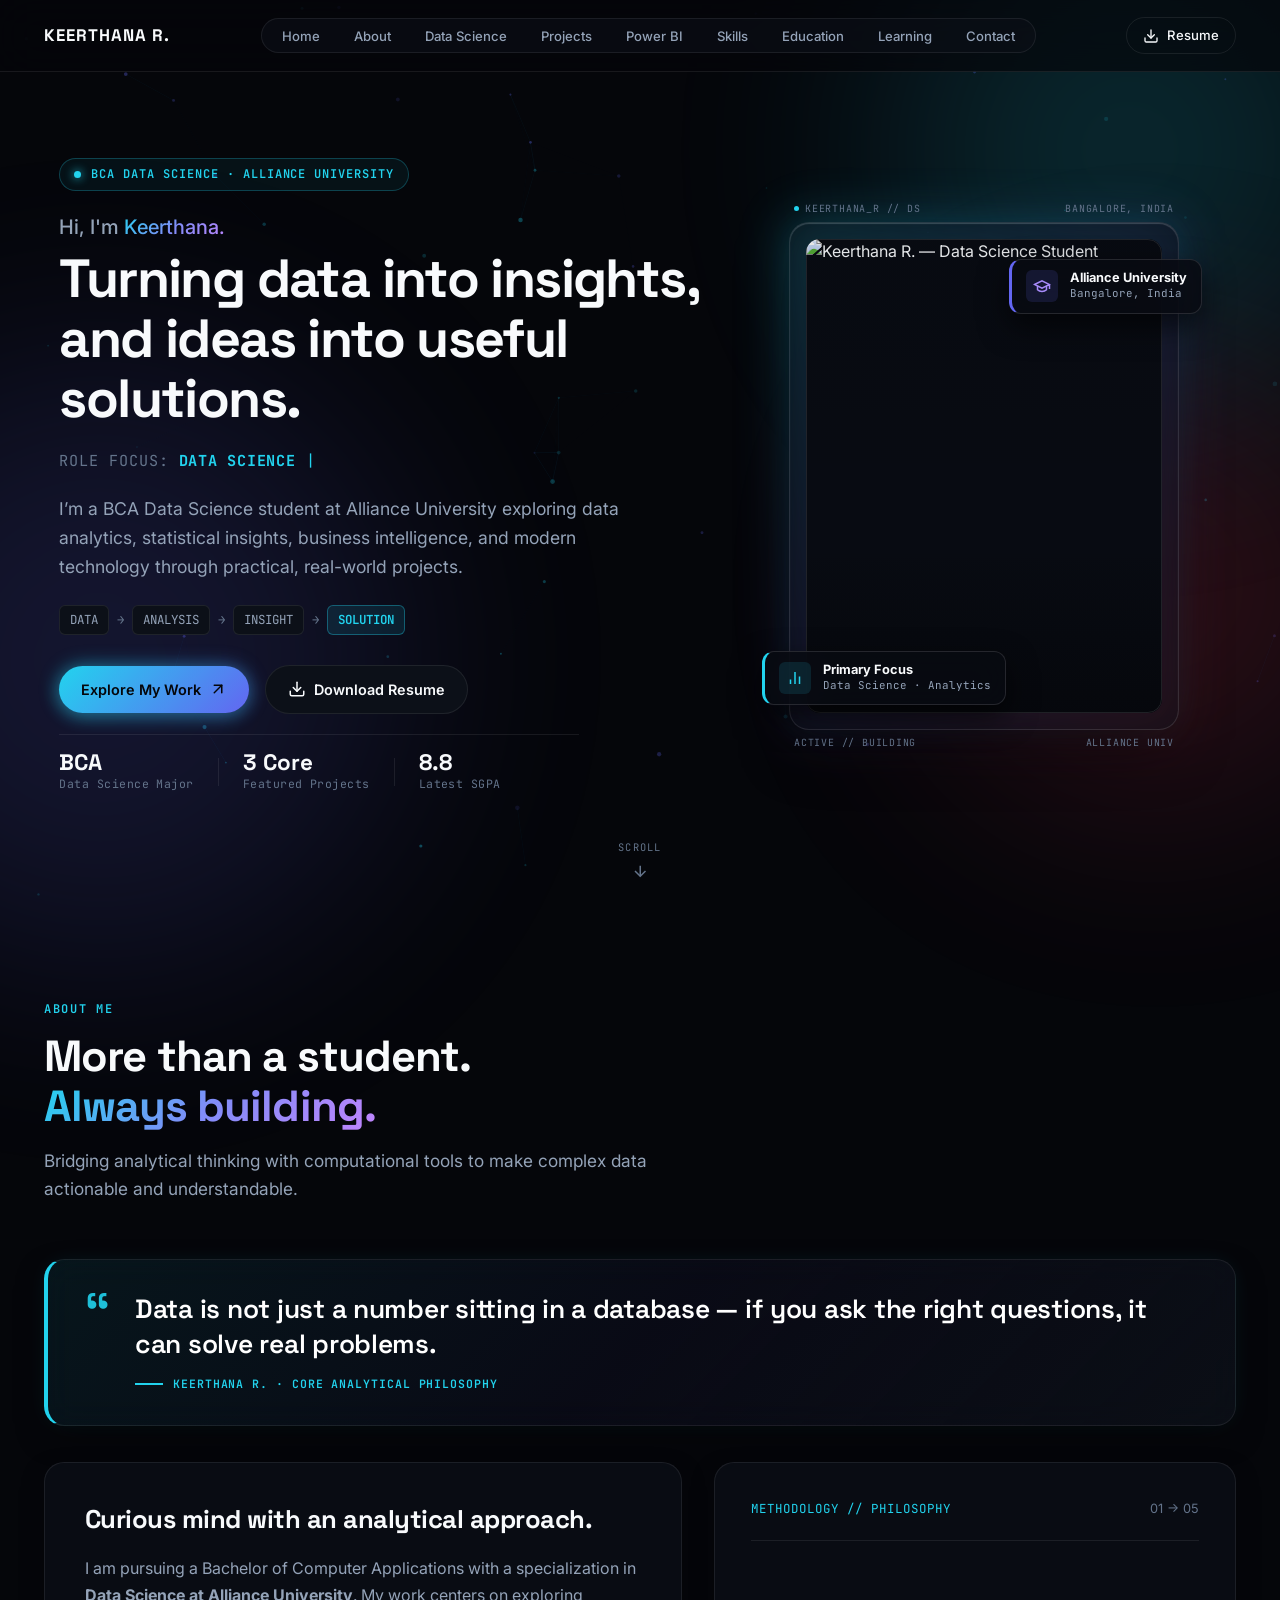
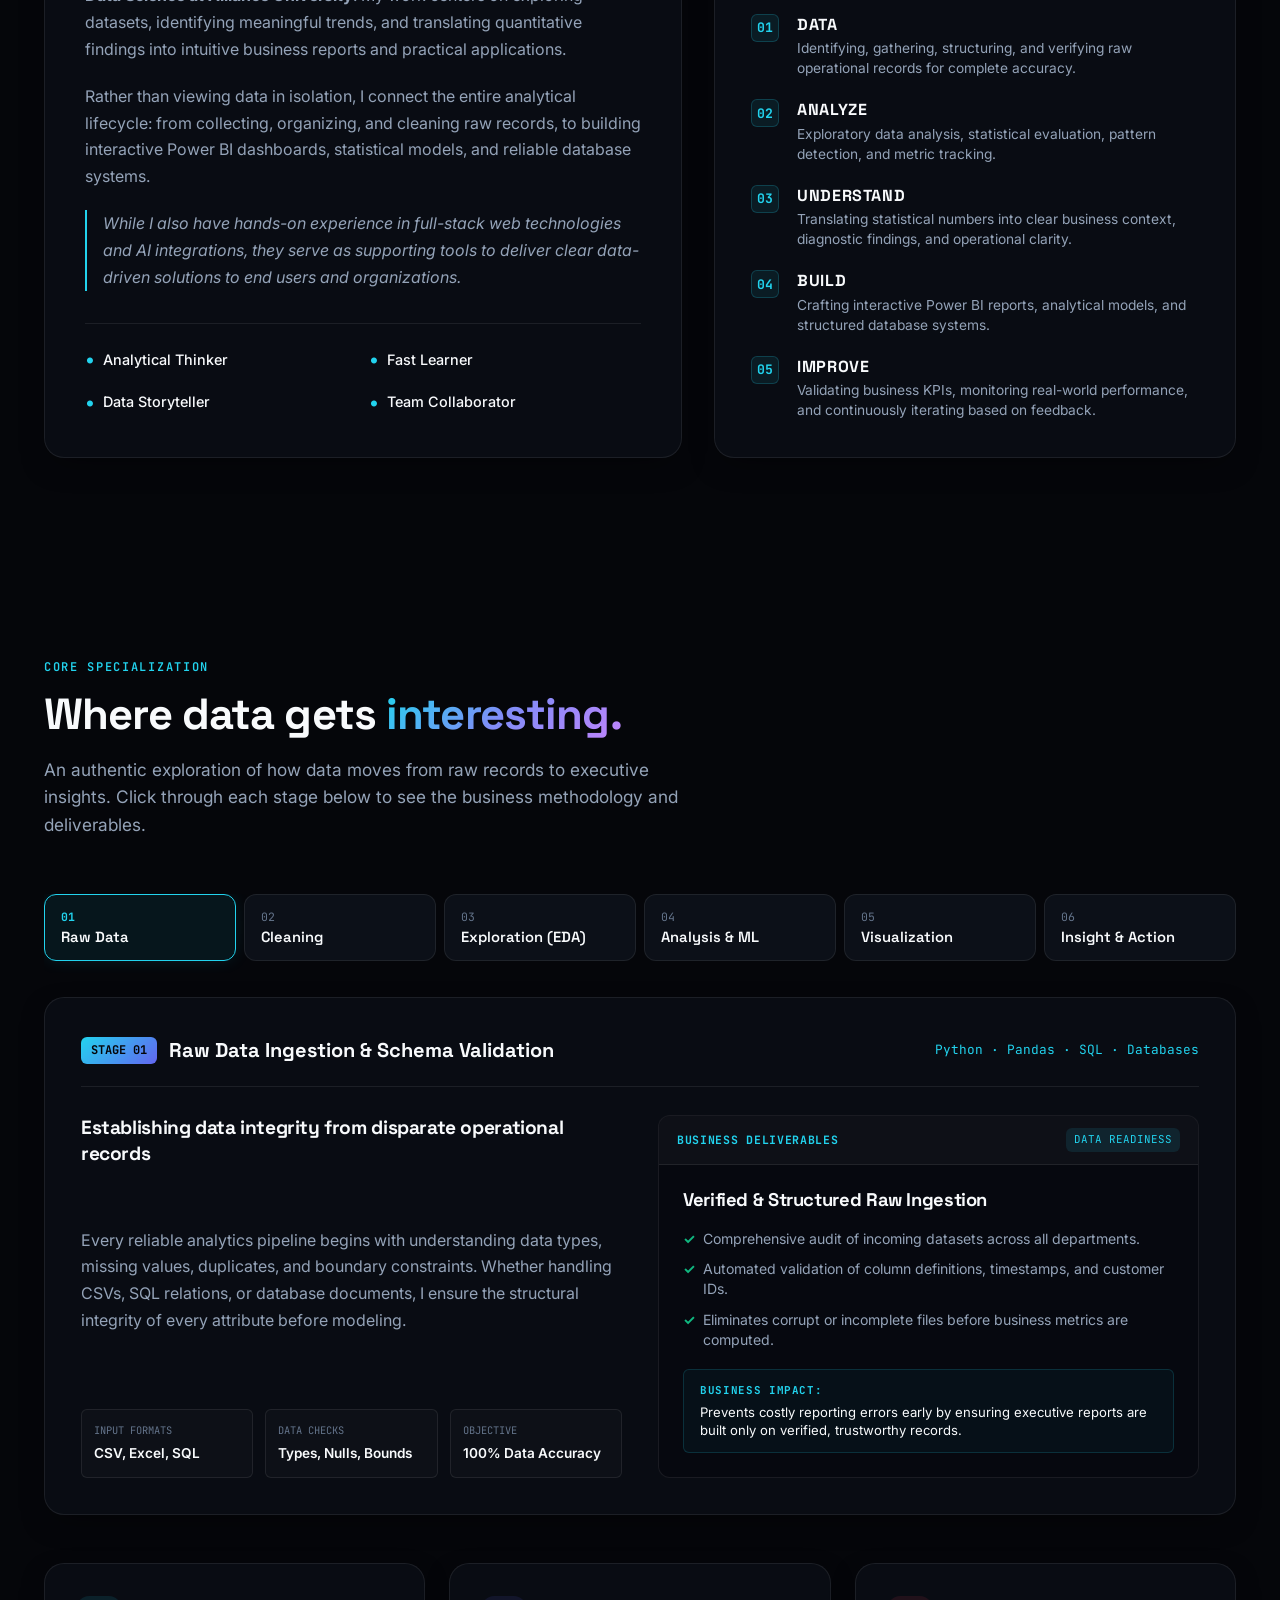
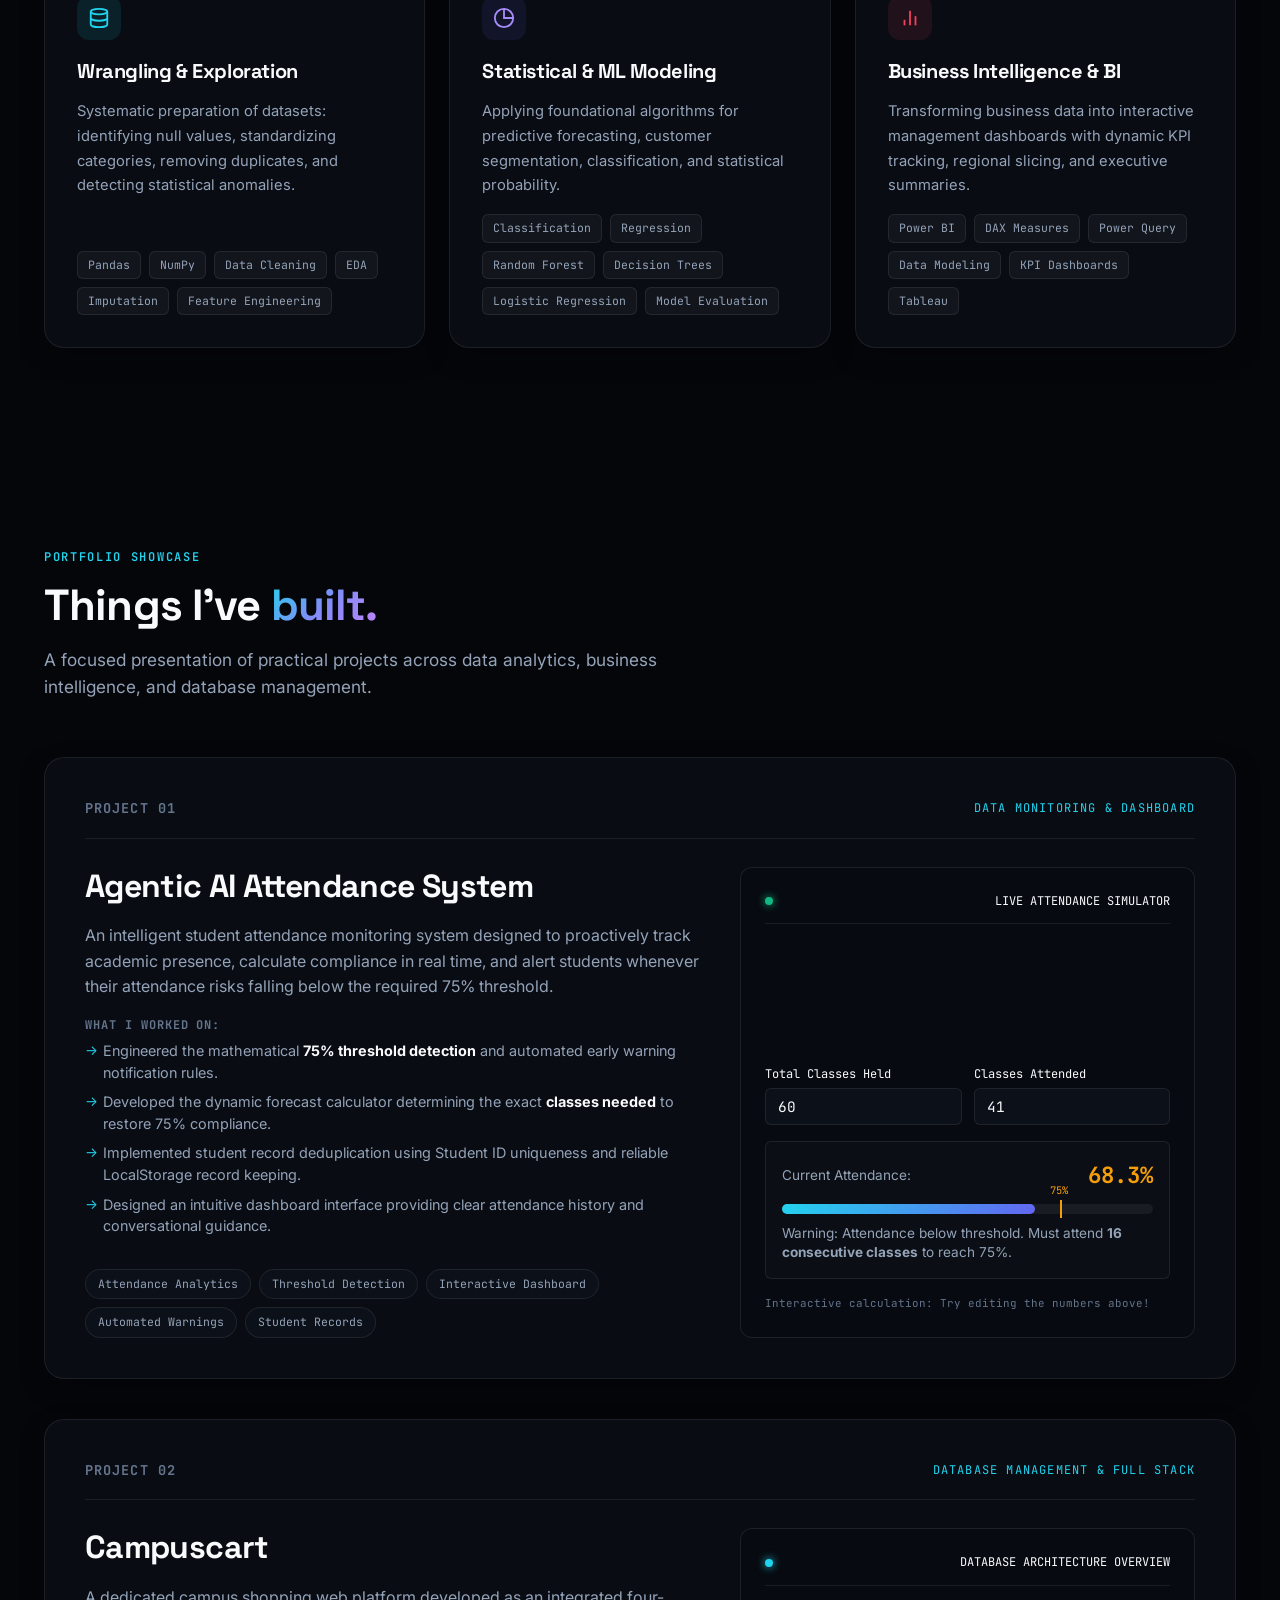
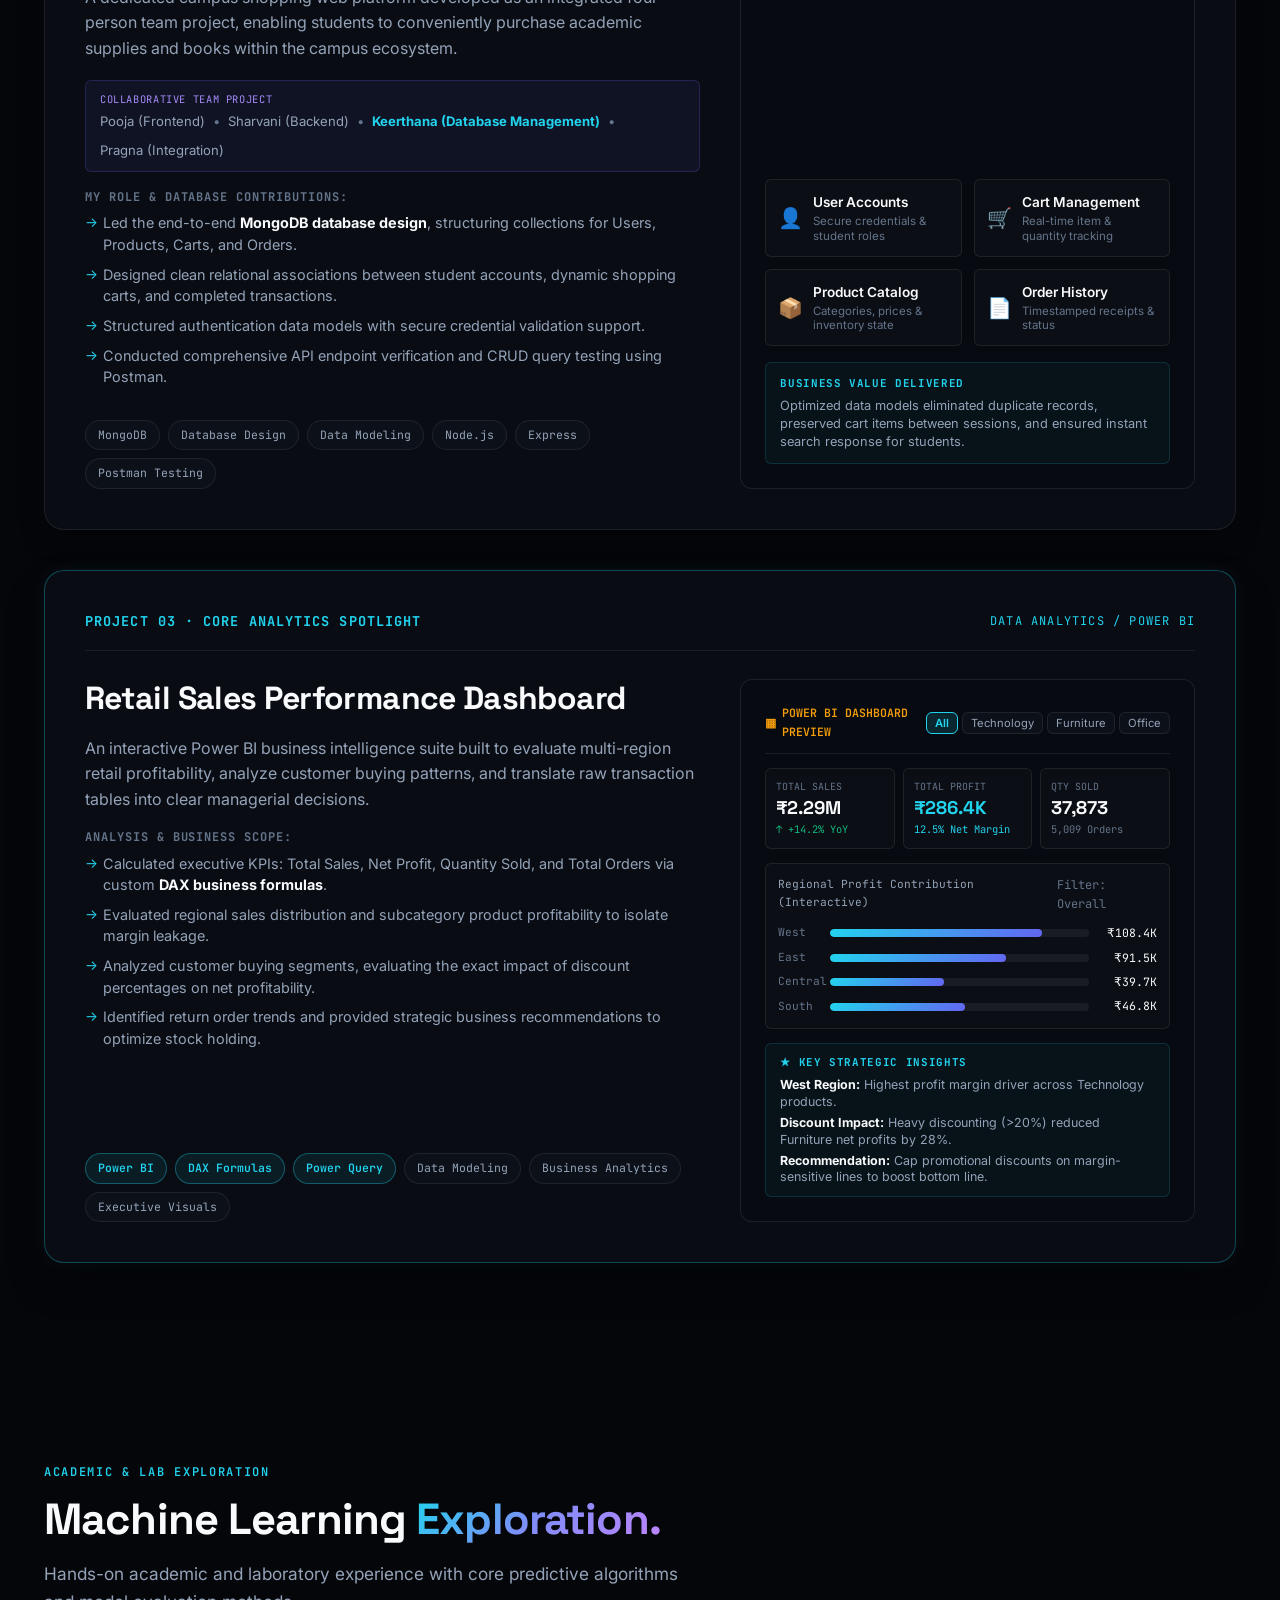
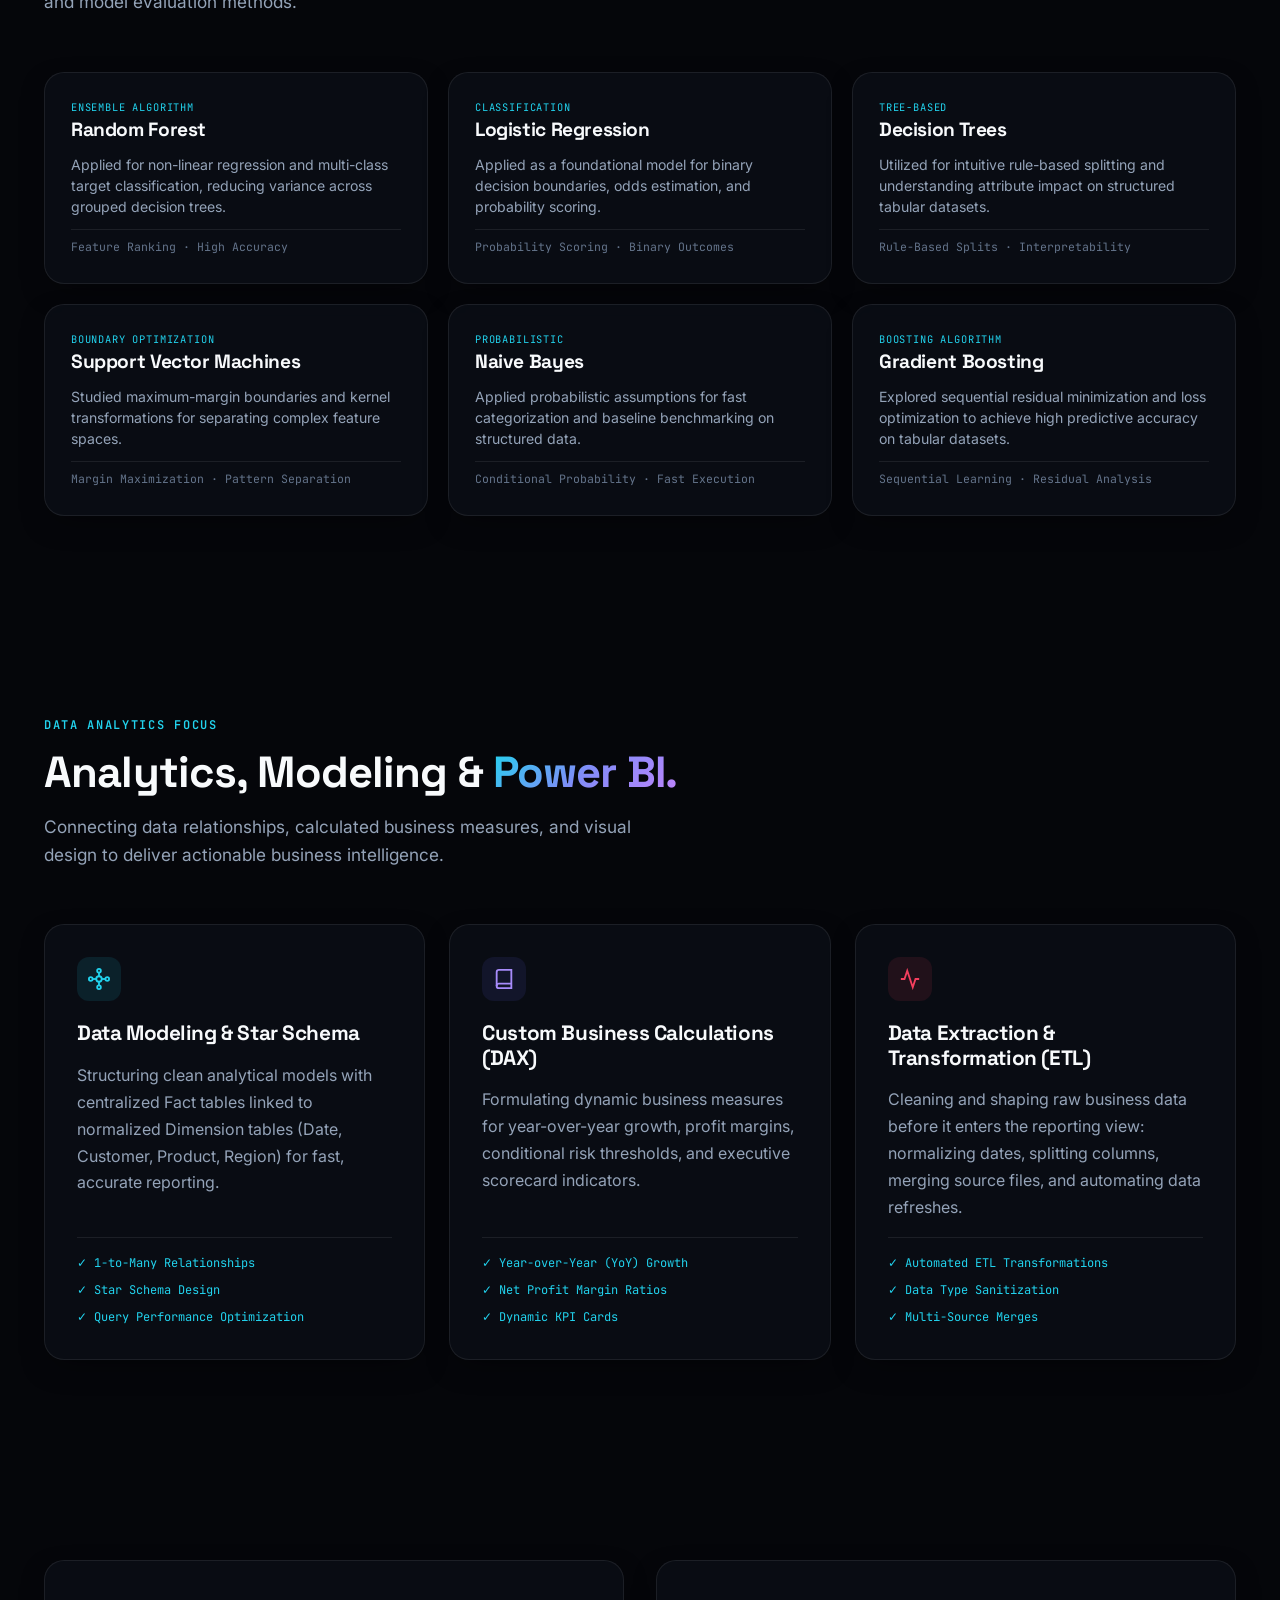
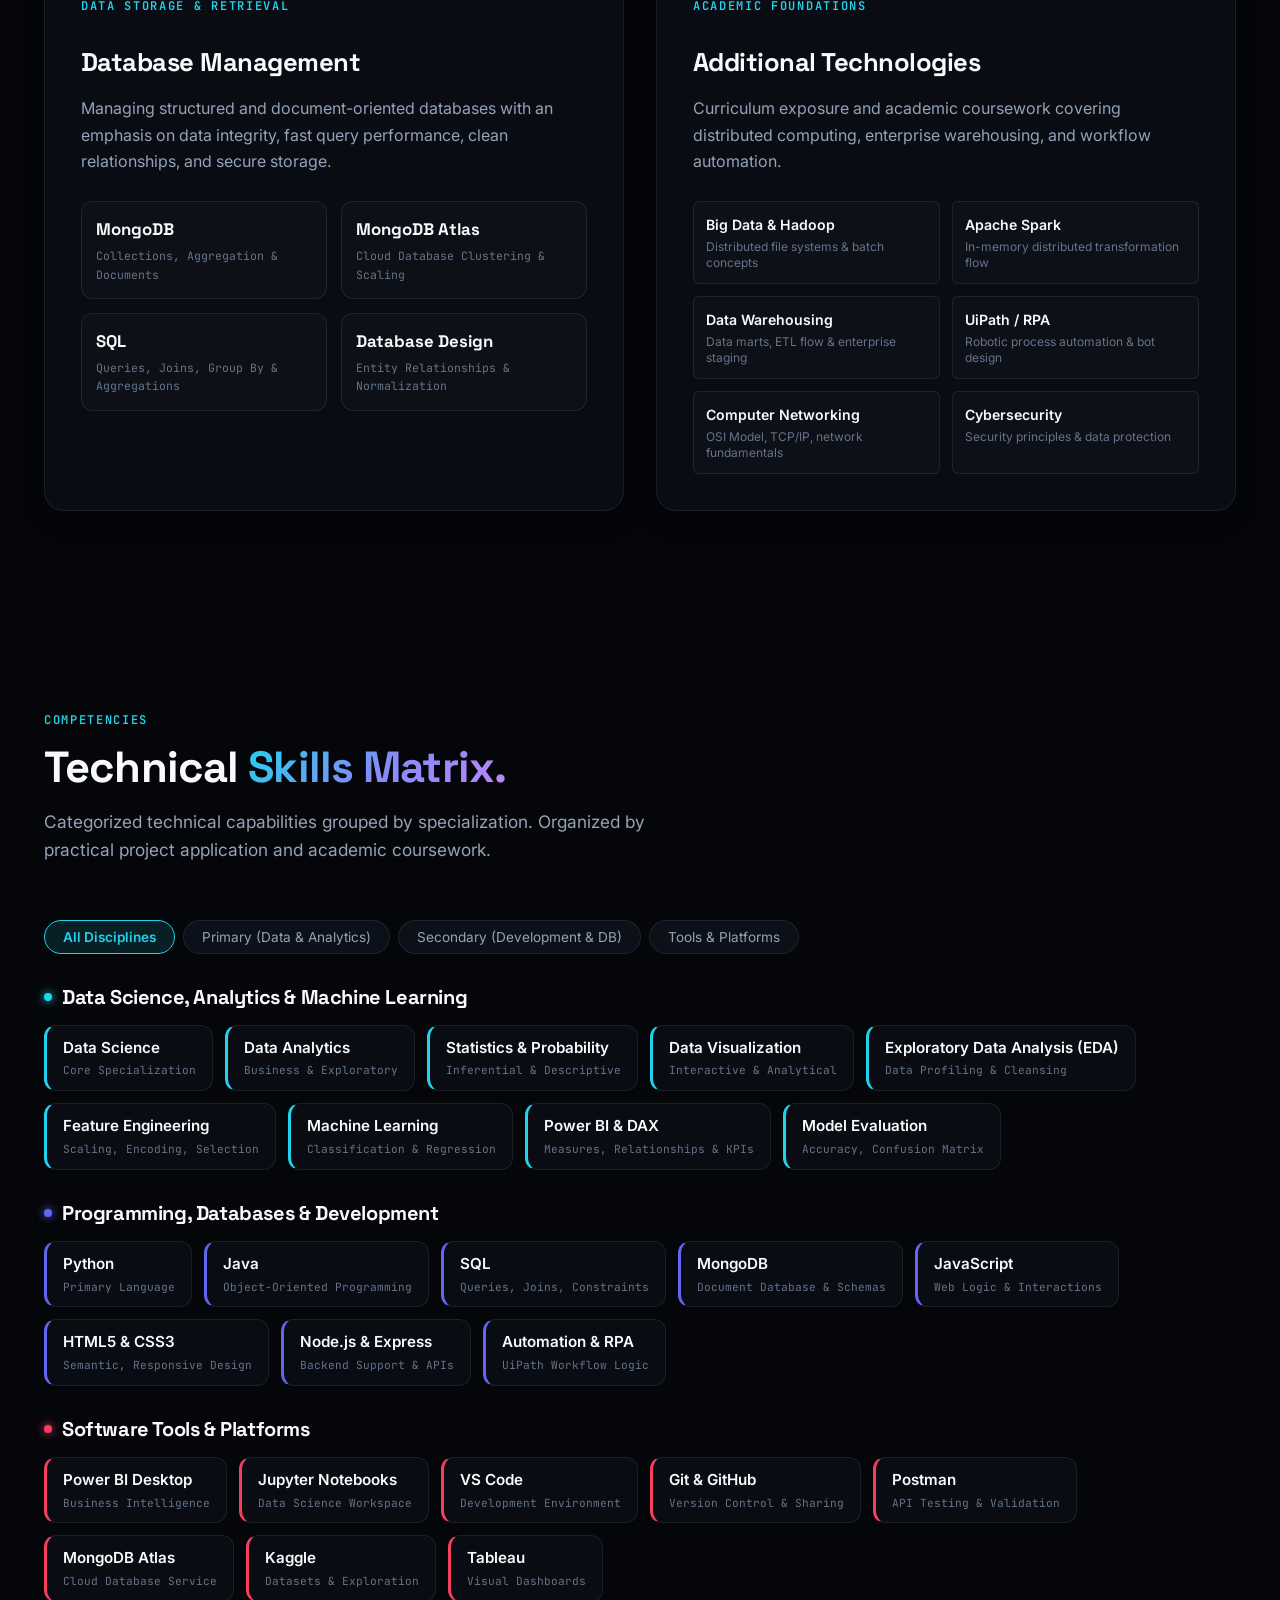
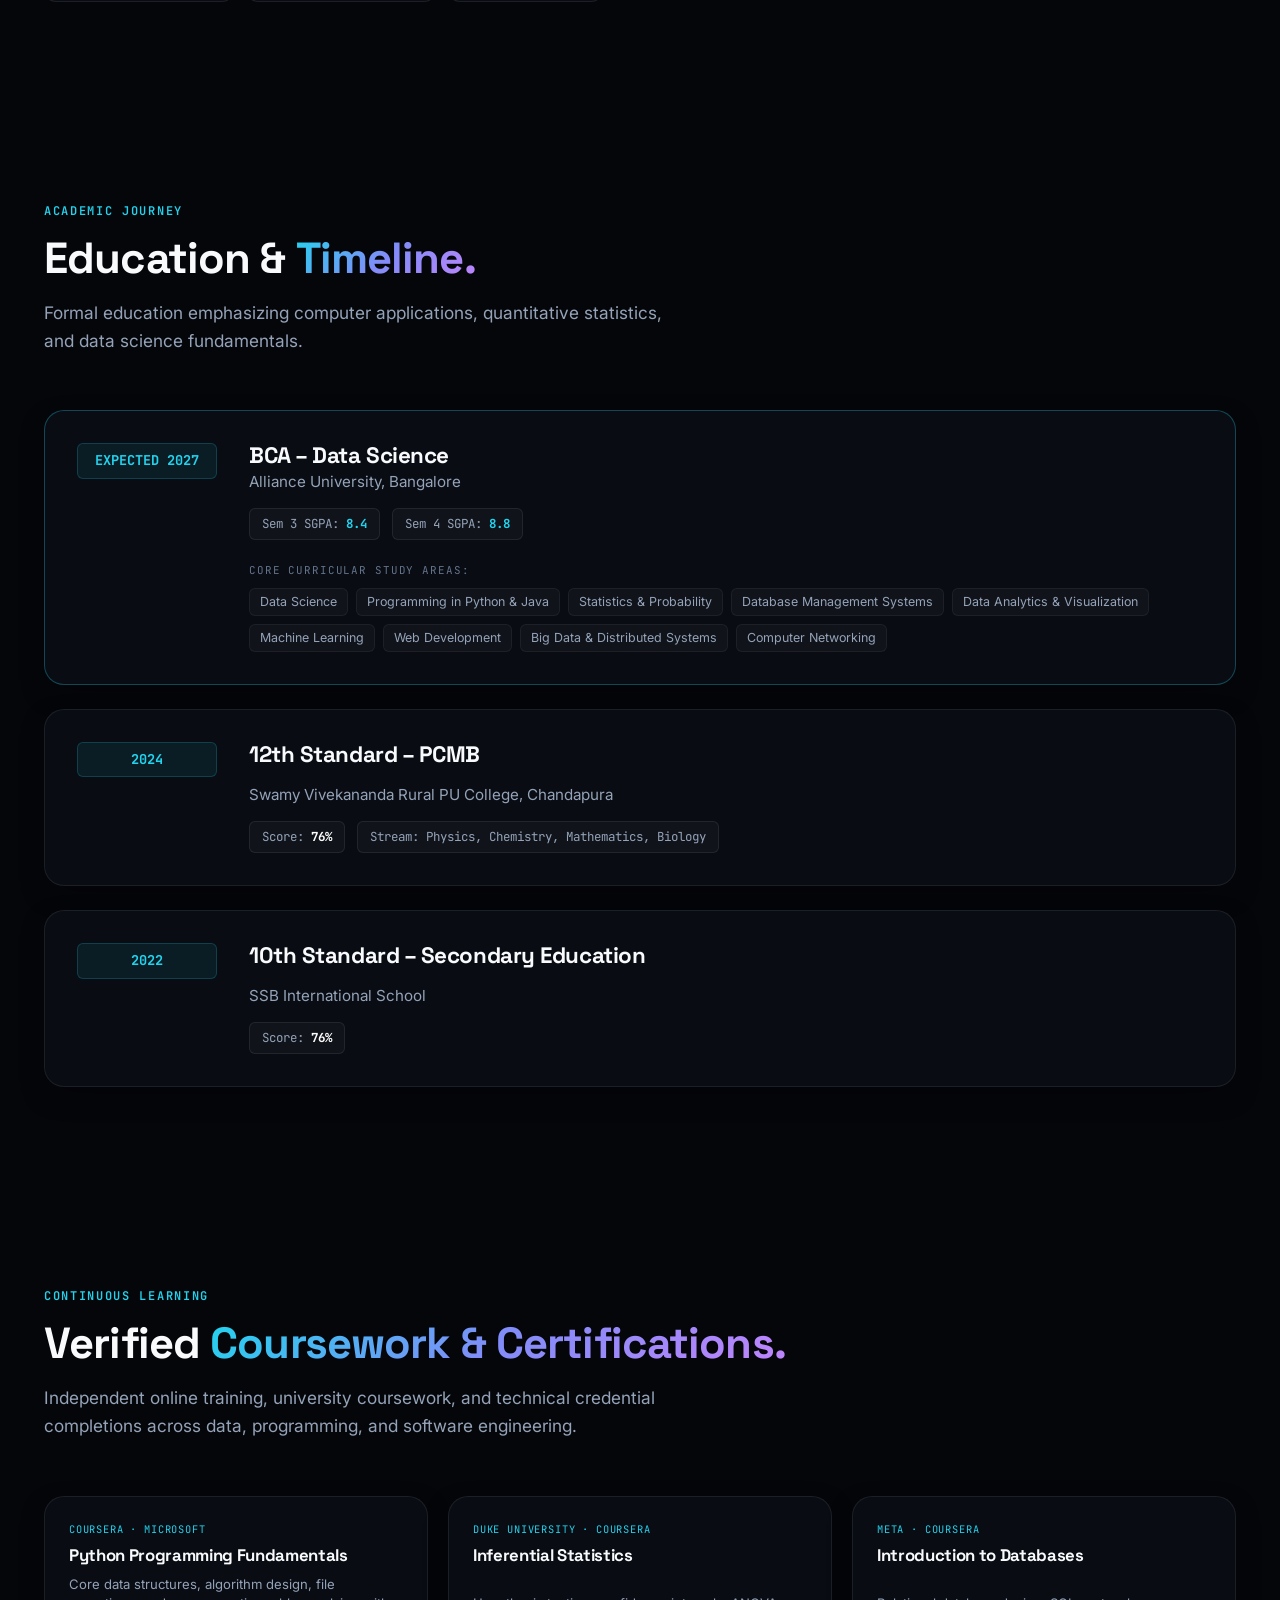
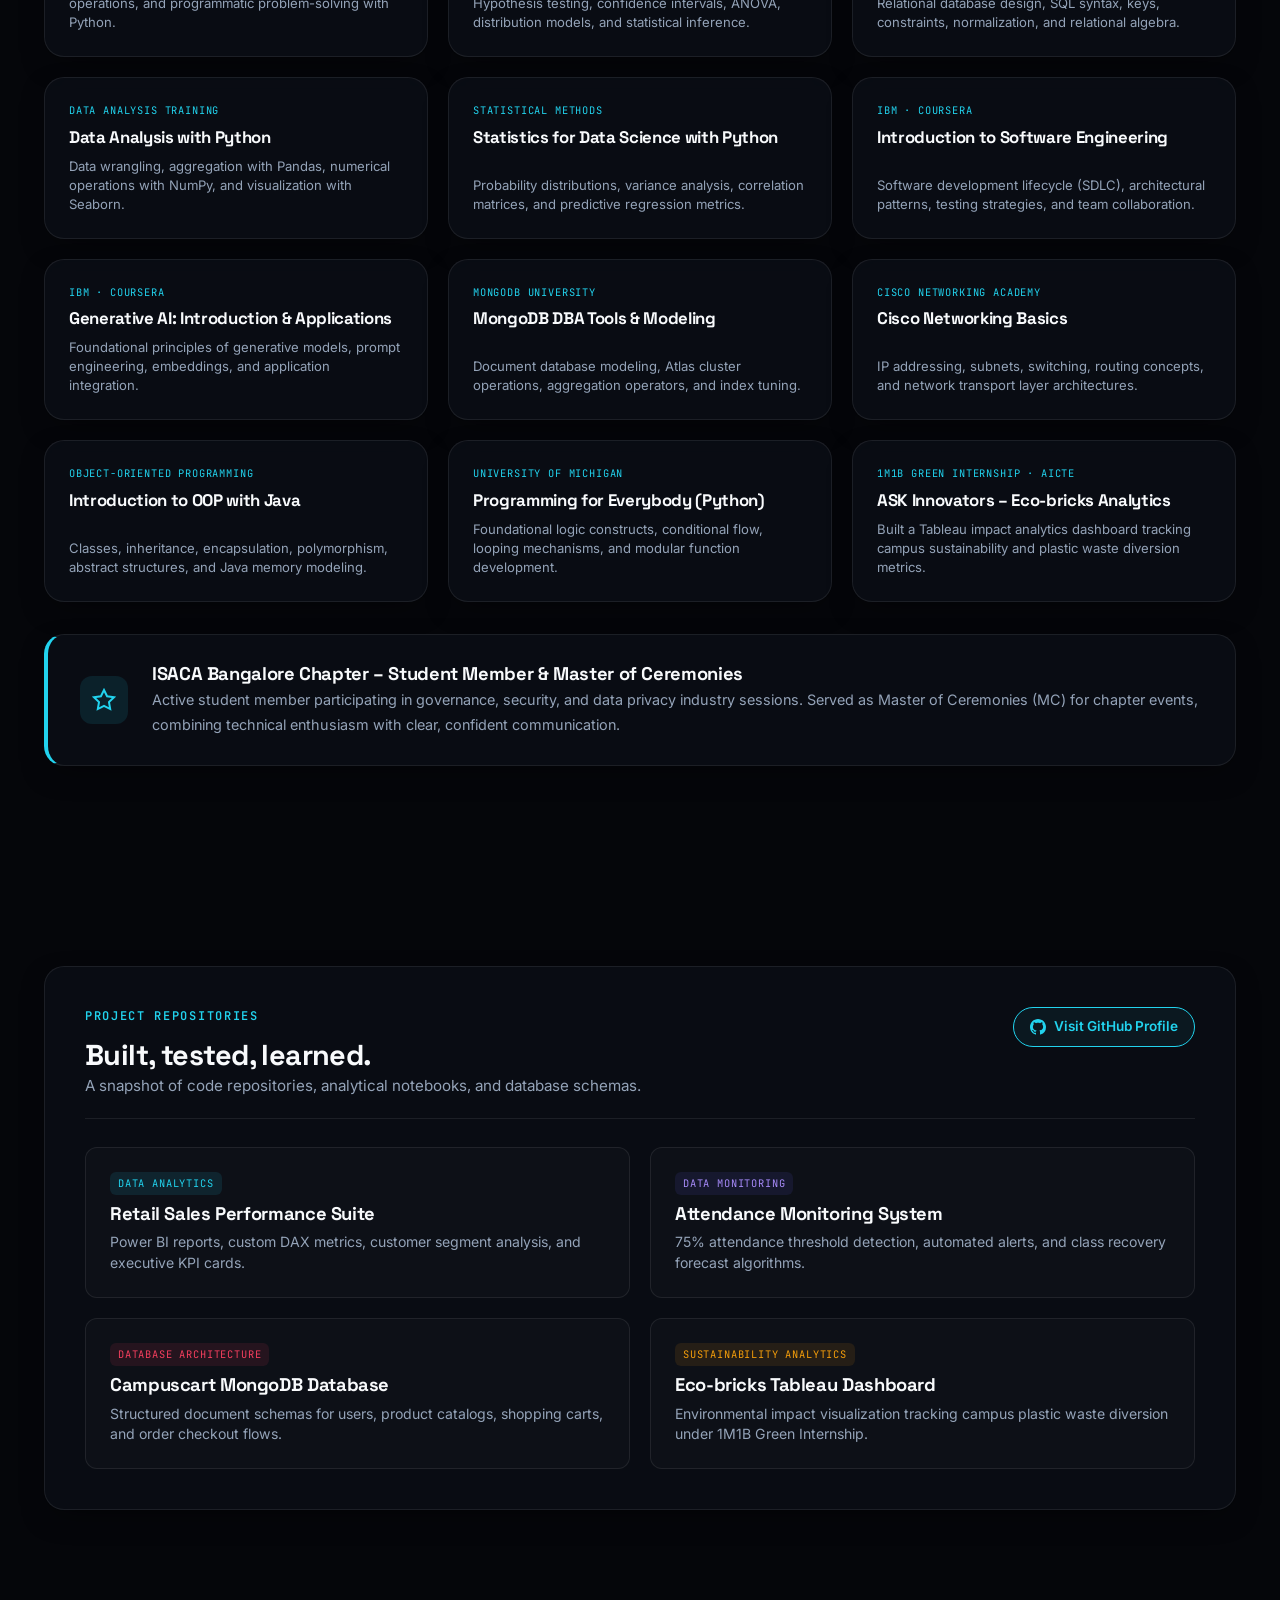
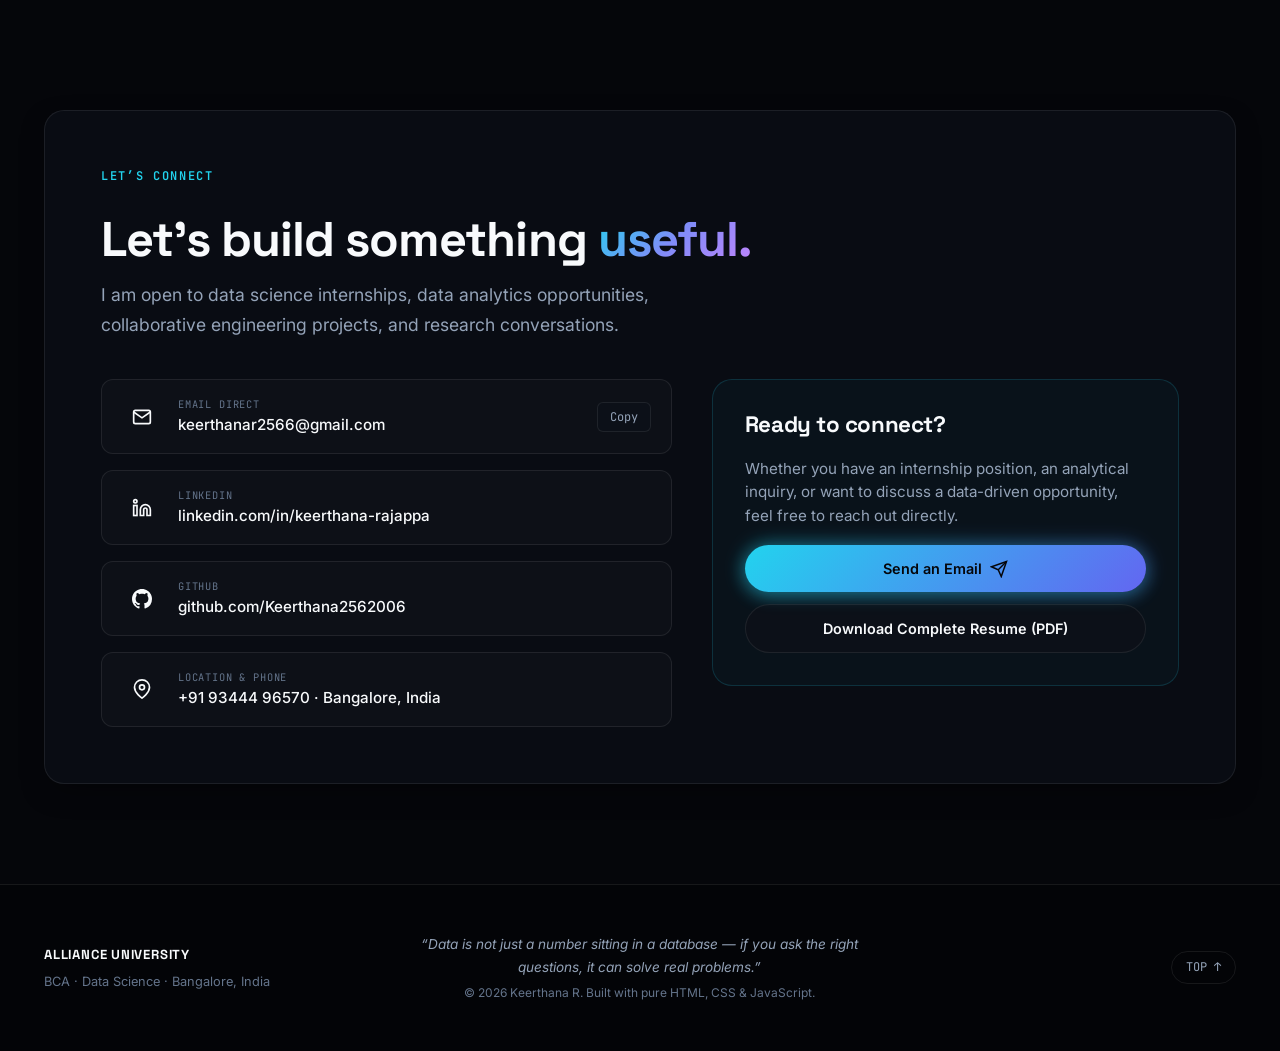
==== index.html @ 4ecfaa3c "Add files via upload" ====
<!DOCTYPE html>
<html lang="en" class="scroll-smooth">
<head>
  <meta charset="UTF-8" />
  <meta name="viewport" content="width=device-width, initial-scale=1.0" />
  <meta name="description" content="Keerthana R. — Data Science Student, Data Analytics Enthusiast, and Technology Builder at Alliance University. Turning data into insights, and ideas into useful solutions." />
  <meta name="author" content="Keerthana R." />
  <meta name="theme-color" content="#05060A" />

  <title>Keerthana R. | Data Science &amp; Analytics Portfolio</title>

  <!-- Google Fonts: Space Grotesk, Inter, JetBrains Mono -->
  <link rel="preconnect" href="https://fonts.googleapis.com" />
  <link rel="preconnect" href="https://fonts.gstatic.com" crossorigin />
  <link href="https://fonts.googleapis.com/css2?family=Inter:wght@300;400;500;600;700&family=JetBrains+Mono:wght@400;500;600;700&family=Space+Grotesk:wght@400;500;600;700&display=swap" rel="stylesheet" />

  <link rel="stylesheet" href="style.css" />
</head>
<body id="top">
  <!-- Interactive Ambient Canvas -->
  <canvas id="ambient-canvas" aria-hidden="true"></canvas>

  <!-- Ambient Light Orbs -->
  <div class="ambient-glow orb-1" aria-hidden="true"></div>
  <div class="ambient-glow orb-2" aria-hidden="true"></div>
  <div class="ambient-glow orb-3" aria-hidden="true"></div>

  <!-- Subtle Cursor Follower Glow -->
  <div id="cursor-glow" aria-hidden="true"></div>

  <!-- FIXED NAVIGATION -->
  <header class="site-header" id="navbar">
    <div class="header-inner">
      <!-- Personal Brand Mark -->
      <a href="#top" class="brand-link" aria-label="Home - Keerthana R.">
        <span class="brand-name">KEERTHANA R.</span>
      </a>

      <!-- Desktop Nav Links -->
      <nav class="desktop-nav" aria-label="Primary Navigation">
        <ul class="nav-list">
          <li><a href="#top" class="nav-link active" data-section="top">Home</a></li>
          <li><a href="#about" class="nav-link" data-section="about">About</a></li>
          <li><a href="#datascience" class="nav-link" data-section="datascience">Data Science</a></li>
          <li><a href="#projects" class="nav-link" data-section="projects">Projects</a></li>
          <li><a href="#analytics" class="nav-link" data-section="analytics">Power BI</a></li>
          <li><a href="#skills" class="nav-link" data-section="skills">Skills</a></li>
          <li><a href="#academics" class="nav-link" data-section="academics">Education</a></li>
          <li><a href="#certifications" class="nav-link" data-section="certifications">Learning</a></li>
          <li><a href="#contact" class="nav-link" data-section="contact">Contact</a></li>
        </ul>
      </nav>

      <!-- Header Actions -->
      <div class="header-actions">
        <a href="resume/resume.pdf" target="_blank" rel="noopener noreferrer" class="btn btn-outline-sm btn-resume" title="Download Resume PDF">
          <svg class="icon-svg" viewBox="0 0 24 24" width="16" height="16" fill="none" stroke="currentColor" stroke-width="2" stroke-linecap="round" stroke-linejoin="round">
            <path d="M21 15v4a2 2 0 0 1-2 2H5a2 2 0 0 1-2-2v-4"></path>
            <polyline points="7 10 12 15 17 10"></polyline>
            <line x1="12" y1="15" x2="12" y2="3"></line>
          </svg>
          <span>Resume</span>
        </a>

        <!-- Mobile Toggle Button -->
        <button class="mobile-toggle" id="mobile-toggle" aria-label="Toggle navigation menu" aria-expanded="false">
          <span class="hamburger-bar"></span>
          <span class="hamburger-bar"></span>
          <span class="hamburger-bar"></span>
        </button>
      </div>
    </div>

    <!-- Mobile Drawer Navigation -->
    <div class="mobile-drawer" id="mobile-drawer">
      <nav aria-label="Mobile Navigation">
        <ul class="mobile-nav-list">
          <li><a href="#top" class="mobile-nav-link">Home</a></li>
          <li><a href="#about" class="mobile-nav-link">About</a></li>
          <li><a href="#datascience" class="mobile-nav-link">Data Science</a></li>
          <li><a href="#projects" class="mobile-nav-link">Projects</a></li>
          <li><a href="#analytics" class="mobile-nav-link">Power BI &amp; Analytics</a></li>
          <li><a href="#skills" class="mobile-nav-link">Skills</a></li>
          <li><a href="#academics" class="mobile-nav-link">Education</a></li>
          <li><a href="#certifications" class="mobile-nav-link">Certifications</a></li>
          <li><a href="#contact" class="mobile-nav-link">Contact</a></li>
          <li class="mobile-resume-wrap">
            <a href="resume/resume.pdf" target="_blank" rel="noopener noreferrer" class="btn btn-primary btn-full">
              Download Resume (PDF)
            </a>
          </li>
        </ul>
      </nav>
    </div>
  </header>

  <main>
    <!-- ========================================================
         HERO SECTION: ART-DIRECTED ASYMMETRICAL COMPOSITION
         ======================================================== -->
    <section class="hero-section" id="hero">
      <div class="container hero-container">
        
        <!-- Left Hero Content -->
        <div class="hero-content">
          <!-- Small Identity Line -->
          <div class="identity-badge reveal-item">
            <span class="status-dot"></span>
            <span class="mono-badge">BCA DATA SCIENCE &middot; ALLIANCE UNIVERSITY</span>
          </div>

          <!-- Greeting & Headline -->
          <div class="greeting-wrap reveal-item">
            <p class="hero-greeting">Hi, I'm <span class="text-gradient">Keerthana.</span></p>
            <h1 class="hero-headline">
              Turning data into insights, and ideas into useful solutions.
            </h1>
          </div>

          <!-- Dynamic Role Ticker -->
          <div class="ticker-wrap reveal-item">
            <span class="ticker-prefix">ROLE FOCUS:</span>
            <span class="ticker-text" id="role-ticker">DATA SCIENCE</span>
            <span class="ticker-cursor">|</span>
          </div>

          <!-- Concise Introduction -->
          <p class="hero-desc reveal-item">
            I’m a BCA Data Science student at Alliance University exploring data analytics, statistical insights, business intelligence, and modern technology through practical, real-world projects.
          </p>

          <!-- Core Value Proposition Badges -->
          <div class="pipeline-pill-row reveal-item">
            <span class="pill-node">DATA</span>
            <span class="pill-sep">&rarr;</span>
            <span class="pill-node">ANALYSIS</span>
            <span class="pill-sep">&rarr;</span>
            <span class="pill-node">INSIGHT</span>
            <span class="pill-sep">&rarr;</span>
            <span class="pill-node highlight">SOLUTION</span>
          </div>

          <!-- Hero Action CTAs -->
          <div class="hero-actions reveal-item">
            <a href="#projects" class="btn btn-primary btn-glow">
              <span>Explore My Work</span>
              <svg class="icon-svg" viewBox="0 0 24 24" width="18" height="18" fill="none" stroke="currentColor" stroke-width="2" stroke-linecap="round" stroke-linejoin="round">
                <line x1="7" y1="17" x2="17" y2="7"></line>
                <polyline points="7 7 17 7 17 17"></polyline>
              </svg>
            </a>
            <a href="resume/resume.pdf" target="_blank" rel="noopener noreferrer" class="btn btn-secondary">
              <svg class="icon-svg" viewBox="0 0 24 24" width="18" height="18" fill="none" stroke="currentColor" stroke-width="2" stroke-linecap="round" stroke-linejoin="round">
                <path d="M21 15v4a2 2 0 0 1-2 2H5a2 2 0 0 1-2-2v-4"></path>
                <polyline points="7 10 12 15 17 10"></polyline>
                <line x1="12" y1="15" x2="12" y2="3"></line>
              </svg>
              <span>Download Resume</span>
            </a>
          </div>

          <!-- Key Quick Stats / Technical Telemetry -->
          <div class="hero-telemetry reveal-item">
            <div class="telemetry-block">
              <span class="telemetry-num">BCA</span>
              <span class="telemetry-lbl">Data Science Major</span>
            </div>
            <div class="telemetry-divider"></div>
            <div class="telemetry-block">
              <span class="telemetry-num">3 Core</span>
              <span class="telemetry-lbl">Featured Projects</span>
            </div>
            <div class="telemetry-divider"></div>
            <div class="telemetry-block">
              <span class="telemetry-num">8.8</span>
              <span class="telemetry-lbl">Latest SGPA</span>
            </div>
          </div>
        </div>

        <!-- Right Hero Editorial Portrait Artwork -->
        <div class="hero-visual reveal-item" id="portrait-wrapper">
          <div class="portrait-card" id="portrait-card">
            
            <!-- Layered Background Gradients -->
            <div class="portrait-glow" aria-hidden="true"></div>
            <div class="portrait-mesh" aria-hidden="true"></div>
            
            <!-- Corner Technical Telemetry Tags -->
            <div class="frame-tag frame-tag-tl">
              <span class="tag-bullet"></span>
              <span>KEERTHANA_R // DS</span>
            </div>
            <div class="frame-tag frame-tag-tr">
              <span>BANGALORE, INDIA</span>
            </div>
            <div class="frame-tag frame-tag-bl">
              <span>ACTIVE // BUILDING</span>
            </div>
            <div class="frame-tag frame-tag-br">
              <span>ALLIANCE UNIV</span>
            </div>

            <!-- Authentic Photograph Frame -->
            <div class="portrait-image-container">
              <img 
                src="images/profile.jpg" 
                alt="Keerthana R. — Data Science Student" 
                class="portrait-img"
                loading="eager"
              />
              <div class="portrait-overlay"></div>
              <div class="portrait-border-light"></div>
            </div>

            <!-- Floating Info Card: Role Focus -->
            <div class="floating-badge badge-role">
              <div class="badge-icon">
                <svg viewBox="0 0 24 24" width="18" height="18" fill="none" stroke="currentColor" stroke-width="2">
                  <path d="M18 20V10M12 20V4M6 20v-6"></path>
                </svg>
              </div>
              <div class="badge-text">
                <span class="badge-title">Primary Focus</span>
                <span class="badge-sub">Data Science &middot; Analytics</span>
              </div>
            </div>

            <!-- Floating Info Card: University -->
            <div class="floating-badge badge-univ">
              <div class="badge-icon green-icon">
                <svg viewBox="0 0 24 24" width="18" height="18" fill="none" stroke="currentColor" stroke-width="2">
                  <path d="M22 10v6M2 10l10-5 10 5-10 5z"></path>
                  <path d="M6 12v5c3 3 9 3 12 0v-5"></path>
                </svg>
              </div>
              <div class="badge-text">
                <span class="badge-title">Alliance University</span>
                <span class="badge-sub">Bangalore, India</span>
              </div>
            </div>

          </div>
        </div>

      </div>

      <!-- Scroll Down Indicator -->
      <a href="#about" class="scroll-cue" aria-label="Scroll to About section">
        <span class="cue-label">SCROLL</span>
        <svg class="cue-arrow" viewBox="0 0 24 24" width="18" height="18" fill="none" stroke="currentColor" stroke-width="2">
          <line x1="12" y1="5" x2="12" y2="19"></line>
          <polyline points="19 12 12 19 5 12"></polyline>
        </svg>
      </a>
    </section>


    <!-- ========================================================
         ABOUT SECTION: EDITORIAL LAYOUT
         ======================================================== -->
    <section class="section about-section" id="about">
      <div class="container">
        
        <div class="section-header">
          <div class="section-tag mono">ABOUT ME</div>
          <h2 class="section-title">More than a student.<br /><span class="text-gradient">Always building.</span></h2>
          <p class="section-subtitle">
            Bridging analytical thinking with computational tools to make complex data actionable and understandable.
          </p>
        </div>

        <!-- Personal Philosophy Quote Callout -->
        <div class="philosophy-quote-card card-glass reveal-item">
          <div class="quote-symbol text-cyan">&ldquo;</div>
          <div class="quote-content">
            <blockquote class="quote-statement">
              Data is not just a number sitting in a database &mdash; if you ask the right questions, it can solve real problems.
            </blockquote>
            <div class="quote-signature mono">
              <span class="sig-line"></span>
              <span class="sig-text">KEERTHANA R. &middot; CORE ANALYTICAL PHILOSOPHY</span>
            </div>
          </div>
        </div>

        <div class="about-grid">
          <!-- Main Narrative Block -->
          <div class="about-narrative-card card-glass">
            <h3 class="narrative-heading">Curious mind with an analytical approach.</h3>
            <p>
              I am pursuing a Bachelor of Computer Applications with a specialization in <strong>Data Science at Alliance University</strong>. My work centers on exploring datasets, identifying meaningful trends, and translating quantitative findings into intuitive business reports and practical applications.
            </p>
            <p>
              Rather than viewing data in isolation, I connect the entire analytical lifecycle: from collecting, organizing, and cleaning raw records, to building interactive Power BI dashboards, statistical models, and reliable database systems.
            </p>
            <p class="about-note">
              While I also have hands-on experience in full-stack web technologies and AI integrations, they serve as supporting tools to deliver clear data-driven solutions to end users and organizations.
            </p>

            <!-- Quick Attributes Grid -->
            <div class="attributes-grid">
              <div class="attribute-pill">
                <span class="attr-icon">&bull;</span>
                <span>Analytical Thinker</span>
              </div>
              <div class="attribute-pill">
                <span class="attr-icon">&bull;</span>
                <span>Fast Learner</span>
              </div>
              <div class="attribute-pill">
                <span class="attr-icon">&bull;</span>
                <span>Data Storyteller</span>
              </div>
              <div class="attribute-pill">
                <span class="attr-icon">&bull;</span>
                <span>Team Collaborator</span>
              </div>
            </div>
          </div>

          <!-- Editorial Progression Flow -->
          <div class="about-progression-card card-glass">
            <div class="progression-header">
              <span class="progression-title mono">METHODOLOGY // PHILOSOPHY</span>
              <span class="progression-code">01 &rarr; 05</span>
            </div>

            <div class="flow-steps">
              <div class="flow-step">
                <div class="step-num">01</div>
                <div class="step-body">
                  <div class="step-name">DATA</div>
                  <div class="step-desc">Identifying, gathering, structuring, and verifying raw operational records for complete accuracy.</div>
                </div>
              </div>

              <div class="flow-step">
                <div class="step-num">02</div>
                <div class="step-body">
                  <div class="step-name">ANALYZE</div>
                  <div class="step-desc">Exploratory data analysis, statistical evaluation, pattern detection, and metric tracking.</div>
                </div>
              </div>

              <div class="flow-step">
                <div class="step-num">03</div>
                <div class="step-body">
                  <div class="step-name">UNDERSTAND</div>
                  <div class="step-desc">Translating statistical numbers into clear business context, diagnostic findings, and operational clarity.</div>
                </div>
              </div>

              <div class="flow-step">
                <div class="step-num">04</div>
                <div class="step-body">
                  <div class="step-name">BUILD</div>
                  <div class="step-desc">Crafting interactive Power BI reports, analytical models, and structured database systems.</div>
                </div>
              </div>

              <div class="flow-step">
                <div class="step-num">05</div>
                <div class="step-body">
                  <div class="step-name">IMPROVE</div>
                  <div class="step-desc">Validating business KPIs, monitoring real-world performance, and continuously iterating based on feedback.</div>
                </div>
              </div>
            </div>

          </div>
        </div>

      </div>
    </section>


    <!-- ========================================================
         DATA SCIENCE SECTION: INTERACTIVE WORKFLOW
         ======================================================== -->
    <section class="section ds-section" id="datascience">
      <div class="container">
        
        <div class="section-header">
          <div class="section-tag mono">CORE SPECIALIZATION</div>
          <h2 class="section-title">Where data gets <span class="text-gradient">interesting.</span></h2>
          <p class="section-subtitle">
            An authentic exploration of how data moves from raw records to executive insights. Click through each stage below to see the business methodology and deliverables.
          </p>
        </div>

        <!-- Interactive Pipeline Nav Controls -->
        <div class="pipeline-navigator" role="tablist" aria-label="Data Science Workflow Stages">
          <button class="pipeline-tab active" data-stage="0" role="tab" aria-selected="true" aria-controls="stage-display">
            <span class="tab-index">01</span>
            <span class="tab-label">Raw Data</span>
          </button>
          <button class="pipeline-tab" data-stage="1" role="tab" aria-selected="false" aria-controls="stage-display">
            <span class="tab-index">02</span>
            <span class="tab-label">Cleaning</span>
          </button>
          <button class="pipeline-tab" data-stage="2" role="tab" aria-selected="false" aria-controls="stage-display">
            <span class="tab-index">03</span>
            <span class="tab-label">Exploration (EDA)</span>
          </button>
          <button class="pipeline-tab" data-stage="3" role="tab" aria-selected="false" aria-controls="stage-display">
            <span class="tab-index">04</span>
            <span class="tab-label">Analysis &amp; ML</span>
          </button>
          <button class="pipeline-tab" data-stage="4" role="tab" aria-selected="false" aria-controls="stage-display">
            <span class="tab-index">05</span>
            <span class="tab-label">Visualization</span>
          </button>
          <button class="pipeline-tab" data-stage="5" role="tab" aria-selected="false" aria-controls="stage-display">
            <span class="tab-index">06</span>
            <span class="tab-label">Insight &amp; Action</span>
          </button>
        </div>

        <!-- Dynamic Pipeline Stage Display (HR & Business Friendly) -->
        <div class="stage-display card-glass" id="stage-display" role="tabpanel">
          <div class="stage-meta-row">
            <div class="stage-badge-group">
              <span class="stage-num-badge" id="stage-num">STAGE 01</span>
              <span class="stage-title" id="stage-title">Raw Data Ingestion &amp; Schema Validation</span>
            </div>
            <div class="stage-tools mono" id="stage-tools">Python &middot; Pandas &middot; SQL &middot; Databases</div>
          </div>

          <div class="stage-content-grid">
            <!-- Left: Description and Practical Approach -->
            <div class="stage-explanation">
              <h3 class="stage-subtitle" id="stage-subtitle">Establishing data integrity from disparate operational records</h3>
              <p id="stage-text">
                Every reliable analytics pipeline begins with understanding data types, missing values, duplicates, and boundary constraints. Whether handling CSVs, SQL relations, or database documents, I ensure the structural integrity of every attribute before modeling.
              </p>
              
              <div class="stage-metrics-row" id="stage-metrics">
                <div class="stage-metric-box">
                  <span class="metric-title">Input Formats</span>
                  <span class="metric-value">CSV, Excel, SQL</span>
                </div>
                <div class="stage-metric-box">
                  <span class="metric-title">Data Checks</span>
                  <span class="metric-value">Types, Nulls, Bounds</span>
                </div>
                <div class="stage-metric-box">
                  <span class="metric-title">Objective</span>
                  <span class="metric-value">100% Data Accuracy</span>
                </div>
              </div>
            </div>

            <!-- Right: Business Deliverables & Practical Value (HR Friendly) -->
            <div class="stage-summary-card">
              <div class="summary-card-header">
                <span class="summary-badge mono">BUSINESS DELIVERABLES</span>
                <span class="summary-tag mono" id="stage-deliverable-tag">DATA READINESS</span>
              </div>
              <div class="summary-card-body">
                <h4 class="summary-title" id="stage-deliverable-title">Verified &amp; Structured Raw Ingestion</h4>
                <ul class="summary-list" id="stage-deliverable-list">
                  <li>Comprehensive audit of incoming datasets across all departments.</li>
                  <li>Automated validation of column definitions, timestamps, and customer IDs.</li>
                  <li>Eliminates corrupt or incomplete files before business metrics are computed.</li>
                </ul>
                <div class="summary-impact-box" id="stage-impact-box">
                  <span class="impact-label mono">BUSINESS IMPACT:</span>
                  <p class="impact-text" id="stage-impact-text">Prevents costly reporting errors early by ensuring executive reports are built only on verified, trustworthy records.</p>
                </div>
              </div>
            </div>
          </div>
        </div>

        <!-- Data Science Technical Ecosystem Grid -->
        <div class="ds-ecosystem-grid">
          
          <!-- Card 1: Data Manipulation & Wrangling -->
          <div class="ecosystem-card card-glass">
            <div class="card-icon cyan">
              <svg viewBox="0 0 24 24" width="22" height="22" fill="none" stroke="currentColor" stroke-width="2">
                <ellipse cx="12" cy="5" rx="9" ry="3"></ellipse>
                <path d="M21 12c0 1.66-4 3-9 3s-9-1.34-9-3"></path>
                <path d="M3 5v14c0 1.66 4 3 9 3s9-1.34 9-3V5"></path>
              </svg>
            </div>
            <h3 class="eco-title">Wrangling &amp; Exploration</h3>
            <p class="eco-desc">Systematic preparation of datasets: identifying null values, standardizing categories, removing duplicates, and detecting statistical anomalies.</p>
            <div class="tag-cloud">
              <span class="tag">Pandas</span>
              <span class="tag">NumPy</span>
              <span class="tag">Data Cleaning</span>
              <span class="tag">EDA</span>
              <span class="tag">Imputation</span>
              <span class="tag">Feature Engineering</span>
            </div>
          </div>

          <!-- Card 2: Statistical Modeling & ML -->
          <div class="ecosystem-card card-glass">
            <div class="card-icon violet">
              <svg viewBox="0 0 24 24" width="22" height="22" fill="none" stroke="currentColor" stroke-width="2">
                <path d="M12 2a10 10 0 1 0 10 10H12V2z"></path>
                <path d="M12 2a10 10 0 0 1 10 10"></path>
              </svg>
            </div>
            <h3 class="eco-title">Statistical &amp; ML Modeling</h3>
            <p class="eco-desc">Applying foundational algorithms for predictive forecasting, customer segmentation, classification, and statistical probability.</p>
            <div class="tag-cloud">
              <span class="tag">Classification</span>
              <span class="tag">Regression</span>
              <span class="tag">Random Forest</span>
              <span class="tag">Decision Trees</span>
              <span class="tag">Logistic Regression</span>
              <span class="tag">Model Evaluation</span>
            </div>
          </div>

          <!-- Card 3: Business Analytics & BI -->
          <div class="ecosystem-card card-glass">
            <div class="card-icon rose">
              <svg viewBox="0 0 24 24" width="22" height="22" fill="none" stroke="currentColor" stroke-width="2">
                <line x1="18" y1="20" x2="18" y2="10"></line>
                <line x1="12" y1="20" x2="12" y2="4"></line>
                <line x1="6" y1="20" x2="6" y2="14"></line>
              </svg>
            </div>
            <h3 class="eco-title">Business Intelligence &amp; BI</h3>
            <p class="eco-desc">Transforming business data into interactive management dashboards with dynamic KPI tracking, regional slicing, and executive summaries.</p>
            <div class="tag-cloud">
              <span class="tag">Power BI</span>
              <span class="tag">DAX Measures</span>
              <span class="tag">Power Query</span>
              <span class="tag">Data Modeling</span>
              <span class="tag">KPI Dashboards</span>
              <span class="tag">Tableau</span>
            </div>
          </div>

        </div>

      </div>
    </section>


    <!-- ========================================================
         PROJECTS SECTION: EDITORIAL CASE STUDIES (3 FOCUSED PROJECTS)
         ======================================================== -->
    <section class="section projects-section" id="projects">
      <div class="container">
        
        <div class="section-header">
          <div class="section-tag mono">PORTFOLIO SHOWCASE</div>
          <h2 class="section-title">Things I’ve <span class="text-gradient">built.</span></h2>
          <p class="section-subtitle">
            A focused presentation of practical projects across data analytics, business intelligence, and database management.
          </p>
        </div>

        <div class="editorial-projects-list">

          <!-- PROJECT 01: AGENTIC AI ATTENDANCE SYSTEM -->
          <article class="project-case-study card-glass">
            <div class="project-meta-top">
              <span class="project-num mono">PROJECT 01</span>
              <span class="project-category mono">DATA MONITORING &amp; DASHBOARD</span>
            </div>

            <div class="project-layout-grid">
              <!-- Left Project Info -->
              <div class="project-details">
                <h3 class="project-name">Agentic AI Attendance System</h3>
                <p class="project-overview">
                  An intelligent student attendance monitoring system designed to proactively track academic presence, calculate compliance in real time, and alert students whenever their attendance risks falling below the required 75% threshold.
                </p>

                <div class="project-highlights">
                  <h4 class="highlight-title mono">WHAT I WORKED ON:</h4>
                  <ul class="highlight-list">
                    <li>Engineered the mathematical <strong>75% threshold detection</strong> and automated early warning notification rules.</li>
                    <li>Developed the dynamic forecast calculator determining the exact <strong>classes needed</strong> to restore 75% compliance.</li>
                    <li>Implemented student record deduplication using Student ID uniqueness and reliable LocalStorage record keeping.</li>
                    <li>Designed an intuitive dashboard interface providing clear attendance history and conversational guidance.</li>
                  </ul>
                </div>

                <div class="project-tech-stack">
                  <span class="tech-badge">Attendance Analytics</span>
                  <span class="tech-badge">Threshold Detection</span>
                  <span class="tech-badge">Interactive Dashboard</span>
                  <span class="tech-badge">Automated Warnings</span>
                  <span class="tech-badge">Student Records</span>
                </div>
              </div>

              <!-- Right Interactive Visual Representation -->
              <div class="project-visual-pane">
                <div class="interactive-card-inner">
                  <div class="visual-header">
                    <span class="dot-status green"></span>
                    <span class="mono text-xs">LIVE ATTENDANCE SIMULATOR</span>
                  </div>

                  <!-- Live Interactive Attendance Widget -->
                  <div class="sim-attendance-box">
                    <div class="sim-input-row">
                      <div class="sim-field">
                        <label for="att-total" class="mono text-xs">Total Classes Held</label>
                        <input type="number" id="att-total" value="60" min="1" max="200" class="sim-input" />
                      </div>
                      <div class="sim-field">
                        <label for="att-attended" class="mono text-xs">Classes Attended</label>
                        <input type="number" id="att-attended" value="41" min="0" max="200" class="sim-input" />
                      </div>
                    </div>

                    <div class="sim-result-card" id="att-result-card">
                      <div class="sim-percentage-row">
                        <span class="sim-lbl">Current Attendance:</span>
                        <span class="sim-val text-warning" id="att-percentage">68.3%</span>
                      </div>
                      <div class="sim-bar-wrap">
                        <div class="sim-bar-fill" id="att-bar" style="width: 68.3%;"></div>
                        <div class="threshold-marker" title="Required 75% Threshold">
                          <span class="marker-lbl">75%</span>
                        </div>
                      </div>
                      <div class="sim-msg" id="att-msg">
                        Warning: Attendance below threshold. Must attend <strong>16 consecutive classes</strong> to reach 75%.
                      </div>
                    </div>
                    <div class="sim-footnote mono">
                      Interactive calculation: Try editing the numbers above!
                    </div>
                  </div>

                </div>
              </div>
            </div>
          </article>


          <!-- PROJECT 02: CAMPUSCART -->
          <article class="project-case-study card-glass">
            <div class="project-meta-top">
              <span class="project-num mono">PROJECT 02</span>
              <span class="project-category mono">DATABASE MANAGEMENT &amp; FULL STACK</span>
            </div>

            <div class="project-layout-grid">
              <!-- Left Project Info -->
              <div class="project-details">
                <h3 class="project-name">Campuscart</h3>
                <p class="project-overview">
                  A dedicated campus shopping web platform developed as an integrated four-person team project, enabling students to conveniently purchase academic supplies and books within the campus ecosystem.
                </p>

                <!-- Explicit Team Role Clarification -->
                <div class="team-role-banner">
                  <div class="role-badge-label mono">COLLABORATIVE TEAM PROJECT</div>
                  <div class="team-roster">
                    <span class="team-member">Pooja (Frontend)</span>
                    <span class="team-sep">&bull;</span>
                    <span class="team-member">Sharvani (Backend)</span>
                    <span class="team-sep">&bull;</span>
                    <span class="team-member highlight-role">Keerthana (Database Management)</span>
                    <span class="team-sep">&bull;</span>
                    <span class="team-member">Pragna (Integration)</span>
                  </div>
                </div>

                <div class="project-highlights">
                  <h4 class="highlight-title mono">MY ROLE &amp; DATABASE CONTRIBUTIONS:</h4>
                  <ul class="highlight-list">
                    <li>Led the end-to-end <strong>MongoDB database design</strong>, structuring collections for Users, Products, Carts, and Orders.</li>
                    <li>Designed clean relational associations between student accounts, dynamic shopping carts, and completed transactions.</li>
                    <li>Structured authentication data models with secure credential validation support.</li>
                    <li>Conducted comprehensive API endpoint verification and CRUD query testing using Postman.</li>
                  </ul>
                </div>

                <div class="project-tech-stack">
                  <span class="tech-badge">MongoDB</span>
                  <span class="tech-badge">Database Design</span>
                  <span class="tech-badge">Data Modeling</span>
                  <span class="tech-badge">Node.js</span>
                  <span class="tech-badge">Express</span>
                  <span class="tech-badge">Postman Testing</span>
                </div>
              </div>

              <!-- Right Database Architecture Visual Card (HR Friendly) -->
              <div class="project-visual-pane">
                <div class="interactive-card-inner">
                  <div class="visual-header">
                    <span class="dot-status cyan"></span>
                    <span class="mono text-xs">DATABASE ARCHITECTURE OVERVIEW</span>
                  </div>

                  <div class="db-visual-summary">
                    <div class="db-entity-grid">
                      <div class="entity-card">
                        <div class="entity-icon">&#128100;</div>
                        <div class="entity-info">
                          <span class="entity-name">User Accounts</span>
                          <span class="entity-sub">Secure credentials &amp; student roles</span>
                        </div>
                      </div>

                      <div class="entity-card">
                        <div class="entity-icon">&#128722;</div>
                        <div class="entity-info">
                          <span class="entity-name">Cart Management</span>
                          <span class="entity-sub">Real-time item &amp; quantity tracking</span>
                        </div>
                      </div>

                      <div class="entity-card">
                        <div class="entity-icon">&#128230;</div>
                        <div class="entity-info">
                          <span class="entity-name">Product Catalog</span>
                          <span class="entity-sub">Categories, prices &amp; inventory state</span>
                        </div>
                      </div>

                      <div class="entity-card">
                        <div class="entity-icon">&#128196;</div>
                        <div class="entity-info">
                          <span class="entity-name">Order History</span>
                          <span class="entity-sub">Timestamped receipts &amp; status</span>
                        </div>
                      </div>
                    </div>

                    <div class="db-value-callout">
                      <span class="callout-label mono">BUSINESS VALUE DELIVERED</span>
                      <p class="callout-desc">Optimized data models eliminated duplicate records, preserved cart items between sessions, and ensured instant search response for students.</p>
                    </div>
                  </div>

                </div>
              </div>
            </div>
          </article>


          <!-- PROJECT 03: RETAIL SALES PERFORMANCE DASHBOARD -->
          <article class="project-case-study card-glass featured-project" id="project-powerbi">
            <div class="project-meta-top">
              <span class="project-num mono text-primary">PROJECT 03 &middot; CORE ANALYTICS SPOTLIGHT</span>
              <span class="project-category mono">DATA ANALYTICS / POWER BI</span>
            </div>

            <div class="project-layout-grid">
              <!-- Left Project Info -->
              <div class="project-details">
                <h3 class="project-name">Retail Sales Performance Dashboard</h3>
                <p class="project-overview">
                  An interactive Power BI business intelligence suite built to evaluate multi-region retail profitability, analyze customer buying patterns, and translate raw transaction tables into clear managerial decisions.
                </p>

                <div class="project-highlights">
                  <h4 class="highlight-title mono">ANALYSIS &amp; BUSINESS SCOPE:</h4>
                  <ul class="highlight-list">
                    <li>Calculated executive KPIs: Total Sales, Net Profit, Quantity Sold, and Total Orders via custom <strong>DAX business formulas</strong>.</li>
                    <li>Evaluated regional sales distribution and subcategory product profitability to isolate margin leakage.</li>
                    <li>Analyzed customer buying segments, evaluating the exact impact of discount percentages on net profitability.</li>
                    <li>Identified return order trends and provided strategic business recommendations to optimize stock holding.</li>
                  </ul>
                </div>

                <div class="project-tech-stack">
                  <span class="tech-badge highlight">Power BI</span>
                  <span class="tech-badge highlight">DAX Formulas</span>
                  <span class="tech-badge highlight">Power Query</span>
                  <span class="tech-badge">Data Modeling</span>
                  <span class="tech-badge">Business Analytics</span>
                  <span class="tech-badge">Executive Visuals</span>
                </div>
              </div>

              <!-- Right Interactive Power BI Simulation Dashboard -->
              <div class="project-visual-pane">
                <div class="interactive-card-inner bi-dashboard-mock">
                  <div class="visual-header">
                    <div class="bi-brand mono">
                      <span class="bi-icon">&#9638;</span> POWER BI DASHBOARD PREVIEW
                    </div>
                    <div class="bi-filters" id="bi-category-filters">
                      <button class="bi-btn active" data-cat="all">All</button>
                      <button class="bi-btn" data-cat="tech">Technology</button>
                      <button class="bi-btn" data-cat="furn">Furniture</button>
                      <button class="bi-btn" data-cat="off">Office</button>
                    </div>
                  </div>

                  <!-- Dynamic Metric Cards -->
                  <div class="bi-metrics-grid">
                    <div class="bi-kpi-card">
                      <span class="bi-kpi-lbl mono">TOTAL SALES</span>
                      <span class="bi-kpi-val" id="kpi-sales">&#8377;2.29M</span>
                      <span class="bi-kpi-sub mono text-green">&uarr; +14.2% YoY</span>
                    </div>
                    <div class="bi-kpi-card">
                      <span class="bi-kpi-lbl mono">TOTAL PROFIT</span>
                      <span class="bi-kpi-val text-primary" id="kpi-profit">&#8377;286.4K</span>
                      <span class="bi-kpi-sub mono text-cyan">12.5% Net Margin</span>
                    </div>
                    <div class="bi-kpi-card">
                      <span class="bi-kpi-lbl mono">QTY SOLD</span>
                      <span class="bi-kpi-val" id="kpi-qty">37,873</span>
                      <span class="bi-kpi-sub mono">5,009 Orders</span>
                    </div>
                  </div>

                  <!-- Simulated Regional & Category Visual Bar Chart -->
                  <div class="bi-chart-box">
                    <div class="chart-header mono">
                      <span>Regional Profit Contribution (Interactive)</span>
                      <span class="text-xs text-muted">Filter: <span id="bi-active-filter-name">Overall</span></span>
                    </div>
                    
                    <div class="bi-bars-list" id="bi-bars">
                      <div class="bar-item">
                        <span class="bar-lbl mono">West</span>
                        <div class="bar-track"><div class="bar-fill" style="width: 82%;"></div></div>
                        <span class="bar-val mono">&#8377;108.4K</span>
                      </div>
                      <div class="bar-item">
                        <span class="bar-lbl mono">East</span>
                        <div class="bar-track"><div class="bar-fill" style="width: 68%;"></div></div>
                        <span class="bar-val mono">&#8377;91.5K</span>
                      </div>
                      <div class="bar-item">
                        <span class="bar-lbl mono">Central</span>
                        <div class="bar-track"><div class="bar-fill" style="width: 44%;"></div></div>
                        <span class="bar-val mono">&#8377;39.7K</span>
                      </div>
                      <div class="bar-item">
                        <span class="bar-lbl mono">South</span>
                        <div class="bar-track"><div class="bar-fill" style="width: 52%;"></div></div>
                        <span class="bar-val mono">&#8377;46.8K</span>
                      </div>
                    </div>
                  </div>

                  <!-- Actionable Business Insights Callout (HR Friendly) -->
                  <div class="bi-insights-box">
                    <span class="insights-title mono">&#9733; KEY STRATEGIC INSIGHTS</span>
                    <ul class="insights-list">
                      <li><strong>West Region:</strong> Highest profit margin driver across Technology products.</li>
                      <li><strong>Discount Impact:</strong> Heavy discounting (&gt;20%) reduced Furniture net profits by 28%.</li>
                      <li><strong>Recommendation:</strong> Cap promotional discounts on margin-sensitive lines to boost bottom line.</li>
                    </ul>
                  </div>
                </div>
              </div>
            </div>
          </article>

        </div>

      </div>
    </section>


    <!-- ========================================================
         MACHINE LEARNING WORK (ACADEMIC / LAB SCOPE)
         ======================================================== -->
    <section class="section ml-work-section" id="ml-work">
      <div class="container">
        
        <div class="section-header">
          <div class="section-tag mono">ACADEMIC &amp; LAB EXPLORATION</div>
          <h2 class="section-title">Machine Learning <span class="text-gradient">Exploration.</span></h2>
          <p class="section-subtitle">
            Hands-on academic and laboratory experience with core predictive algorithms and model evaluation methods.
          </p>
        </div>

        <div class="ml-models-grid">
          
          <div class="ml-model-card card-glass">
            <div class="model-head">
              <span class="model-badge mono">ENSEMBLE ALGORITHM</span>
              <h3 class="model-title">Random Forest</h3>
            </div>
            <p class="model-summary">Applied for non-linear regression and multi-class target classification, reducing variance across grouped decision trees.</p>
            <div class="model-tags mono">
              <span>Feature Ranking</span> &middot; <span>High Accuracy</span>
            </div>
          </div>

          <div class="ml-model-card card-glass">
            <div class="model-head">
              <span class="model-badge mono">CLASSIFICATION</span>
              <h3 class="model-title">Logistic Regression</h3>
            </div>
            <p class="model-summary">Applied as a foundational model for binary decision boundaries, odds estimation, and probability scoring.</p>
            <div class="model-tags mono">
              <span>Probability Scoring</span> &middot; <span>Binary Outcomes</span>
            </div>
          </div>

          <div class="ml-model-card card-glass">
            <div class="model-head">
              <span class="model-badge mono">TREE-BASED</span>
              <h3 class="model-title">Decision Trees</h3>
            </div>
            <p class="model-summary">Utilized for intuitive rule-based splitting and understanding attribute impact on structured tabular datasets.</p>
            <div class="model-tags mono">
              <span>Rule-Based Splits</span> &middot; <span>Interpretability</span>
            </div>
          </div>

          <div class="ml-model-card card-glass">
            <div class="model-head">
              <span class="model-badge mono">BOUNDARY OPTIMIZATION</span>
              <h3 class="model-title">Support Vector Machines</h3>
            </div>
            <p class="model-summary">Studied maximum-margin boundaries and kernel transformations for separating complex feature spaces.</p>
            <div class="model-tags mono">
              <span>Margin Maximization</span> &middot; <span>Pattern Separation</span>
            </div>
          </div>

          <div class="ml-model-card card-glass">
            <div class="model-head">
              <span class="model-badge mono">PROBABILISTIC</span>
              <h3 class="model-title">Naive Bayes</h3>
            </div>
            <p class="model-summary">Applied probabilistic assumptions for fast categorization and baseline benchmarking on structured data.</p>
            <div class="model-tags mono">
              <span>Conditional Probability</span> &middot; <span>Fast Execution</span>
            </div>
          </div>

          <div class="ml-model-card card-glass">
            <div class="model-head">
              <span class="model-badge mono">BOOSTING ALGORITHM</span>
              <h3 class="model-title">Gradient Boosting</h3>
            </div>
            <p class="model-summary">Explored sequential residual minimization and loss optimization to achieve high predictive accuracy on tabular datasets.</p>
            <div class="model-tags mono">
              <span>Sequential Learning</span> &middot; <span>Residual Analysis</span>
            </div>
          </div>

        </div>

      </div>
    </section>


    <!-- ========================================================
         POWER BI & ANALYTICS SPOTLIGHT
         ======================================================== -->
    <section class="section analytics-deepdive" id="analytics">
      <div class="container">
        
        <div class="section-header">
          <div class="section-tag mono">DATA ANALYTICS FOCUS</div>
          <h2 class="section-title">Analytics, Modeling &amp; <span class="text-gradient">Power BI.</span></h2>
          <p class="section-subtitle">
            Connecting data relationships, calculated business measures, and visual design to deliver actionable business intelligence.
          </p>
        </div>

        <div class="analytics-showcase-grid">
          
          <!-- Column 1: Star Schema Data Modeling -->
          <div class="analytics-card card-glass">
            <div class="card-icon cyan">
              <svg viewBox="0 0 24 24" width="22" height="22" fill="none" stroke="currentColor" stroke-width="2">
                <circle cx="12" cy="12" r="3"></circle>
                <circle cx="12" cy="3" r="2"></circle>
                <circle cx="21" cy="12" r="2"></circle>
                <circle cx="12" cy="21" r="2"></circle>
                <circle cx="3" cy="12" r="2"></circle>
                <line x1="12" y1="5" x2="12" y2="9"></line>
                <line x1="19" y1="12" x2="15" y2="12"></line>
                <line x1="12" y1="19" x2="12" y2="15"></line>
                <line x1="5" y1="12" x2="9" y2="12"></line>
              </svg>
            </div>
            <h3 class="card-heading">Data Modeling &amp; Star Schema</h3>
            <p>
              Structuring clean analytical models with centralized Fact tables linked to normalized Dimension tables (Date, Customer, Product, Region) for fast, accurate reporting.
            </p>
            <ul class="analytics-feature-list mono text-xs">
              <li>&check; 1-to-Many Relationships</li>
              <li>&check; Star Schema Design</li>
              <li>&check; Query Performance Optimization</li>
            </ul>
          </div>

          <!-- Column 2: DAX Formulations -->
          <div class="analytics-card card-glass">
            <div class="card-icon violet">
              <svg viewBox="0 0 24 24" width="22" height="22" fill="none" stroke="currentColor" stroke-width="2">
                <path d="M4 19.5A2.5 2.5 0 0 1 6.5 17H20"></path>
                <path d="M6.5 2H20v20H6.5A2.5 2.5 0 0 1 4 19.5v-15A2.5 2.5 0 0 1 6.5 2z"></path>
              </svg>
            </div>
            <h3 class="card-heading">Custom Business Calculations (DAX)</h3>
            <p>
              Formulating dynamic business measures for year-over-year growth, profit margins, conditional risk thresholds, and executive scorecard indicators.
            </p>
            <ul class="analytics-feature-list mono text-xs">
              <li>&check; Year-over-Year (YoY) Growth</li>
              <li>&check; Net Profit Margin Ratios</li>
              <li>&check; Dynamic KPI Cards</li>
            </ul>
          </div>

          <!-- Column 3: Power Query Transformations -->
          <div class="analytics-card card-glass">
            <div class="card-icon rose">
              <svg viewBox="0 0 24 24" width="22" height="22" fill="none" stroke="currentColor" stroke-width="2">
                <polyline points="22 12 18 12 15 21 9 3 6 12 2 12"></polyline>
              </svg>
            </div>
            <h3 class="card-heading">Data Extraction &amp; Transformation (ETL)</h3>
            <p>
              Cleaning and shaping raw business data before it enters the reporting view: normalizing dates, splitting columns, merging source files, and automating data refreshes.
            </p>
            <ul class="analytics-feature-list mono text-xs">
              <li>&check; Automated ETL Transformations</li>
              <li>&check; Data Type Sanitization</li>
              <li>&check; Multi-Source Merges</li>
            </ul>
          </div>

        </div>

      </div>
    </section>


    <!-- ========================================================
         DATABASES & COMPACT TECHNICAL FOUNDATIONS
         ======================================================== -->
    <section class="section tech-foundation-section" id="databases">
      <div class="container">
        
        <div class="split-tech-grid">
          
          <!-- Database Architecture -->
          <div class="db-block card-glass">
            <div class="section-tag mono">DATA STORAGE &amp; RETRIEVAL</div>
            <h3 class="sub-section-title">Database Management</h3>
            <p class="text-secondary">
              Managing structured and document-oriented databases with an emphasis on data integrity, fast query performance, clean relationships, and secure storage.
            </p>

            <div class="db-badges-row">
              <div class="db-pill">
                <span class="db-pill-name">MongoDB</span>
                <span class="db-pill-sub mono">Collections, Aggregation &amp; Documents</span>
              </div>
              <div class="db-pill">
                <span class="db-pill-name">MongoDB Atlas</span>
                <span class="db-pill-sub mono">Cloud Database Clustering &amp; Scaling</span>
              </div>
              <div class="db-pill">
                <span class="db-pill-name">SQL</span>
                <span class="db-pill-sub mono">Queries, Joins, Group By &amp; Aggregations</span>
              </div>
              <div class="db-pill">
                <span class="db-pill-name">Database Design</span>
                <span class="db-pill-sub mono">Entity Relationships &amp; Normalization</span>
              </div>
            </div>
          </div>

          <!-- Academic Exposure to Additional Technologies -->
          <div class="additional-block card-glass">
            <div class="section-tag mono">ACADEMIC FOUNDATIONS</div>
            <h3 class="sub-section-title">Additional Technologies</h3>
            <p class="text-secondary">
              Curriculum exposure and academic coursework covering distributed computing, enterprise warehousing, and workflow automation.
            </p>

            <div class="compact-tech-grid">
              <div class="compact-tech-item">
                <span class="c-title">Big Data &amp; Hadoop</span>
                <span class="c-desc">Distributed file systems &amp; batch concepts</span>
              </div>
              <div class="compact-tech-item">
                <span class="c-title">Apache Spark</span>
                <span class="c-desc">In-memory distributed transformation flow</span>
              </div>
              <div class="compact-tech-item">
                <span class="c-title">Data Warehousing</span>
                <span class="c-desc">Data marts, ETL flow &amp; enterprise staging</span>
              </div>
              <div class="compact-tech-item">
                <span class="c-title">UiPath / RPA</span>
                <span class="c-desc">Robotic process automation &amp; bot design</span>
              </div>
              <div class="compact-tech-item">
                <span class="c-title">Computer Networking</span>
                <span class="c-desc">OSI Model, TCP/IP, network fundamentals</span>
              </div>
              <div class="compact-tech-item">
                <span class="c-title">Cybersecurity</span>
                <span class="c-desc">Security principles &amp; data protection</span>
              </div>
            </div>
          </div>

        </div>

      </div>
    </section>


    <!-- ========================================================
         SKILLS: INTERACTIVE TECHNICAL MATRIX
         ======================================================== -->
    <section class="section skills-section" id="skills">
      <div class="container">
        
        <div class="section-header">
          <div class="section-tag mono">COMPETENCIES</div>
          <h2 class="section-title">Technical <span class="text-gradient">Skills Matrix.</span></h2>
          <p class="section-subtitle">
            Categorized technical capabilities grouped by specialization. Organized by practical project application and academic coursework.
          </p>
        </div>

        <!-- Filter Buttons -->
        <div class="skills-filter-nav" role="tablist">
          <button class="skills-tab-btn active" data-filter="all">All Disciplines</button>
          <button class="skills-tab-btn" data-filter="primary">Primary (Data &amp; Analytics)</button>
          <button class="skills-tab-btn" data-filter="secondary">Secondary (Development &amp; DB)</button>
          <button class="skills-tab-btn" data-filter="tools">Tools &amp; Platforms</button>
        </div>

        <div class="skills-matrix-container" id="skills-container">

          <!-- GROUP 1: PRIMARY DATA SCIENCE & ANALYTICS -->
          <div class="skill-category-group" data-group="primary">
            <div class="group-title-row">
              <span class="group-dot primary"></span>
              <h3 class="group-heading">Data Science, Analytics &amp; Machine Learning</h3>
            </div>
            <div class="skills-chips-row">
              <div class="skill-chip primary">
                <span class="chip-name">Data Science</span>
                <span class="chip-level mono">Core Specialization</span>
              </div>
              <div class="skill-chip primary">
                <span class="chip-name">Data Analytics</span>
                <span class="chip-level mono">Business &amp; Exploratory</span>
              </div>
              <div class="skill-chip primary">
                <span class="chip-name">Statistics &amp; Probability</span>
                <span class="chip-level mono">Inferential &amp; Descriptive</span>
              </div>
              <div class="skill-chip primary">
                <span class="chip-name">Data Visualization</span>
                <span class="chip-level mono">Interactive &amp; Analytical</span>
              </div>
              <div class="skill-chip primary">
                <span class="chip-name">Exploratory Data Analysis (EDA)</span>
                <span class="chip-level mono">Data Profiling &amp; Cleansing</span>
              </div>
              <div class="skill-chip primary">
                <span class="chip-name">Feature Engineering</span>
                <span class="chip-level mono">Scaling, Encoding, Selection</span>
              </div>
              <div class="skill-chip primary">
                <span class="chip-name">Machine Learning</span>
                <span class="chip-level mono">Classification &amp; Regression</span>
              </div>
              <div class="skill-chip primary">
                <span class="chip-name">Power BI &amp; DAX</span>
                <span class="chip-level mono">Measures, Relationships &amp; KPIs</span>
              </div>
              <div class="skill-chip primary">
                <span class="chip-name">Model Evaluation</span>
                <span class="chip-level mono">Accuracy, Confusion Matrix</span>
              </div>
            </div>
          </div>

          <!-- GROUP 2: SECONDARY PROGRAMMING & DATABASES -->
          <div class="skill-category-group" data-group="secondary">
            <div class="group-title-row">
              <span class="group-dot secondary"></span>
              <h3 class="group-heading">Programming, Databases &amp; Development</h3>
            </div>
            <div class="skills-chips-row">
              <div class="skill-chip secondary">
                <span class="chip-name">Python</span>
                <span class="chip-level mono">Primary Language</span>
              </div>
              <div class="skill-chip secondary">
                <span class="chip-name">Java</span>
                <span class="chip-level mono">Object-Oriented Programming</span>
              </div>
              <div class="skill-chip secondary">
                <span class="chip-name">SQL</span>
                <span class="chip-level mono">Queries, Joins, Constraints</span>
              </div>
              <div class="skill-chip secondary">
                <span class="chip-name">MongoDB</span>
                <span class="chip-level mono">Document Database &amp; Schemas</span>
              </div>
              <div class="skill-chip secondary">
                <span class="chip-name">JavaScript</span>
                <span class="chip-level mono">Web Logic &amp; Interactions</span>
              </div>
              <div class="skill-chip secondary">
                <span class="chip-name">HTML5 &amp; CSS3</span>
                <span class="chip-level mono">Semantic, Responsive Design</span>
              </div>
              <div class="skill-chip secondary">
                <span class="chip-name">Node.js &amp; Express</span>
                <span class="chip-level mono">Backend Support &amp; APIs</span>
              </div>
              <div class="skill-chip secondary">
                <span class="chip-name">Automation &amp; RPA</span>
                <span class="chip-level mono">UiPath Workflow Logic</span>
              </div>
            </div>
          </div>

          <!-- GROUP 3: TOOLS & ENVIRONMENTS -->
          <div class="skill-category-group" data-group="tools">
            <div class="group-title-row">
              <span class="group-dot tools"></span>
              <h3 class="group-heading">Software Tools &amp; Platforms</h3>
            </div>
            <div class="skills-chips-row">
              <div class="skill-chip tool">
                <span class="chip-name">Power BI Desktop</span>
                <span class="chip-level mono">Business Intelligence</span>
              </div>
              <div class="skill-chip tool">
                <span class="chip-name">Jupyter Notebooks</span>
                <span class="chip-level mono">Data Science Workspace</span>
              </div>
              <div class="skill-chip tool">
                <span class="chip-name">VS Code</span>
                <span class="chip-level mono">Development Environment</span>
              </div>
              <div class="skill-chip tool">
                <span class="chip-name">Git &amp; GitHub</span>
                <span class="chip-level mono">Version Control &amp; Sharing</span>
              </div>
              <div class="skill-chip tool">
                <span class="chip-name">Postman</span>
                <span class="chip-level mono">API Testing &amp; Validation</span>
              </div>
              <div class="skill-chip tool">
                <span class="chip-name">MongoDB Atlas</span>
                <span class="chip-level mono">Cloud Database Service</span>
              </div>
              <div class="skill-chip tool">
                <span class="chip-name">Kaggle</span>
                <span class="chip-level mono">Datasets &amp; Exploration</span>
              </div>
              <div class="skill-chip tool">
                <span class="chip-name">Tableau</span>
                <span class="chip-level mono">Visual Dashboards</span>
              </div>
            </div>
          </div>

        </div>

      </div>
    </section>


    <!-- ========================================================
         EDUCATION SECTION: TIMELINE
         ======================================================== -->
    <section class="section academics-section" id="academics">
      <div class="container">
        
        <div class="section-header">
          <div class="section-tag mono">ACADEMIC JOURNEY</div>
          <h2 class="section-title">Education &amp; <span class="text-gradient">Timeline.</span></h2>
          <p class="section-subtitle">
            Formal education emphasizing computer applications, quantitative statistics, and data science fundamentals.
          </p>
        </div>

        <div class="timeline-container">
          
          <!-- TIMELINE ITEM 1: ALLIANCE UNIVERSITY -->
          <div class="timeline-item featured card-glass">
            <div class="timeline-badge-year mono">EXPECTED 2027</div>
            <div class="timeline-content">
              <div class="timeline-univ-row">
                <img src="images/alliance-logo.png" alt="Alliance University" class="timeline-univ-logo" onerror="this.style.display='none';" />
                <div>
                  <h3 class="timeline-degree">BCA &ndash; Data Science</h3>
                  <div class="timeline-institution">Alliance University, Bangalore</div>
                </div>
              </div>

              <div class="academic-scores-row">
                <div class="score-badge mono">Sem 3 SGPA: <strong class="text-primary">8.4</strong></div>
                <div class="score-badge mono">Sem 4 SGPA: <strong class="text-primary">8.8</strong></div>
              </div>

              <div class="academic-topics">
                <div class="topics-title mono">CORE CURRICULAR STUDY AREAS:</div>
                <div class="topics-tags">
                  <span class="topic-tag">Data Science</span>
                  <span class="topic-tag">Programming in Python &amp; Java</span>
                  <span class="topic-tag">Statistics &amp; Probability</span>
                  <span class="topic-tag">Database Management Systems</span>
                  <span class="topic-tag">Data Analytics &amp; Visualization</span>
                  <span class="topic-tag">Machine Learning</span>
                  <span class="topic-tag">Web Development</span>
                  <span class="topic-tag">Big Data &amp; Distributed Systems</span>
                  <span class="topic-tag">Computer Networking</span>
                </div>
              </div>
            </div>
          </div>

          <!-- TIMELINE ITEM 2: 12TH STANDARD -->
          <div class="timeline-item card-glass">
            <div class="timeline-badge-year mono">2024</div>
            <div class="timeline-content">
              <h3 class="timeline-degree">12th Standard &ndash; PCMB</h3>
              <div class="timeline-institution">Swamy Vivekananda Rural PU College, Chandapura</div>
              <div class="academic-scores-row">
                <div class="score-badge mono">Score: <strong class="text-white">76%</strong></div>
                <div class="score-badge mono">Stream: Physics, Chemistry, Mathematics, Biology</div>
              </div>
            </div>
          </div>

          <!-- TIMELINE ITEM 3: 10TH STANDARD -->
          <div class="timeline-item card-glass">
            <div class="timeline-badge-year mono">2022</div>
            <div class="timeline-content">
              <h3 class="timeline-degree">10th Standard &ndash; Secondary Education</h3>
              <div class="timeline-institution">SSB International School</div>
              <div class="academic-scores-row">
                <div class="score-badge mono">Score: <strong class="text-white">76%</strong></div>
              </div>
            </div>
          </div>

        </div>

      </div>
    </section>


    <!-- ========================================================
         CERTIFICATIONS & LEARNING SECTION
         ======================================================== -->
    <section class="section cert-section" id="certifications">
      <div class="container">
        
        <div class="section-header">
          <div class="section-tag mono">CONTINUOUS LEARNING</div>
          <h2 class="section-title">Verified <span class="text-gradient">Coursework &amp; Certifications.</span></h2>
          <p class="section-subtitle">
            Independent online training, university coursework, and technical credential completions across data, programming, and software engineering.
          </p>
        </div>

        <div class="cert-grid">

          <div class="cert-card card-glass">
            <div class="cert-issuer mono">COURSERA &middot; MICROSOFT</div>
            <h3 class="cert-title">Python Programming Fundamentals</h3>
            <p class="cert-desc">Core data structures, algorithm design, file operations, and programmatic problem-solving with Python.</p>
          </div>

          <div class="cert-card card-glass">
            <div class="cert-issuer mono">DUKE UNIVERSITY &middot; COURSERA</div>
            <h3 class="cert-title">Inferential Statistics</h3>
            <p class="cert-desc">Hypothesis testing, confidence intervals, ANOVA, distribution models, and statistical inference.</p>
          </div>

          <div class="cert-card card-glass">
            <div class="cert-issuer mono">META &middot; COURSERA</div>
            <h3 class="cert-title">Introduction to Databases</h3>
            <p class="cert-desc">Relational database design, SQL syntax, keys, constraints, normalization, and relational algebra.</p>
          </div>

          <div class="cert-card card-glass">
            <div class="cert-issuer mono">DATA ANALYSIS TRAINING</div>
            <h3 class="cert-title">Data Analysis with Python</h3>
            <p class="cert-desc">Data wrangling, aggregation with Pandas, numerical operations with NumPy, and visualization with Seaborn.</p>
          </div>

          <div class="cert-card card-glass">
            <div class="cert-issuer mono">STATISTICAL METHODS</div>
            <h3 class="cert-title">Statistics for Data Science with Python</h3>
            <p class="cert-desc">Probability distributions, variance analysis, correlation matrices, and predictive regression metrics.</p>
          </div>

          <div class="cert-card card-glass">
            <div class="cert-issuer mono">IBM &middot; COURSERA</div>
            <h3 class="cert-title">Introduction to Software Engineering</h3>
            <p class="cert-desc">Software development lifecycle (SDLC), architectural patterns, testing strategies, and team collaboration.</p>
          </div>

          <div class="cert-card card-glass">
            <div class="cert-issuer mono">IBM &middot; COURSERA</div>
            <h3 class="cert-title">Generative AI: Introduction &amp; Applications</h3>
            <p class="cert-desc">Foundational principles of generative models, prompt engineering, embeddings, and application integration.</p>
          </div>

          <div class="cert-card card-glass">
            <div class="cert-issuer mono">MONGODB UNIVERSITY</div>
            <h3 class="cert-title">MongoDB DBA Tools &amp; Modeling</h3>
            <p class="cert-desc">Document database modeling, Atlas cluster operations, aggregation operators, and index tuning.</p>
          </div>

          <div class="cert-card card-glass">
            <div class="cert-issuer mono">CISCO NETWORKING ACADEMY</div>
            <h3 class="cert-title">Cisco Networking Basics</h3>
            <p class="cert-desc">IP addressing, subnets, switching, routing concepts, and network transport layer architectures.</p>
          </div>

          <div class="cert-card card-glass">
            <div class="cert-issuer mono">OBJECT-ORIENTED PROGRAMMING</div>
            <h3 class="cert-title">Introduction to OOP with Java</h3>
            <p class="cert-desc">Classes, inheritance, encapsulation, polymorphism, abstract structures, and Java memory modeling.</p>
          </div>

          <div class="cert-card card-glass">
            <div class="cert-issuer mono">UNIVERSITY OF MICHIGAN</div>
            <h3 class="cert-title">Programming for Everybody (Python)</h3>
            <p class="cert-desc">Foundational logic constructs, conditional flow, looping mechanisms, and modular function development.</p>
          </div>

          <div class="cert-card card-glass">
            <div class="cert-issuer mono">1M1B GREEN INTERNSHIP &middot; AICTE</div>
            <h3 class="cert-title">ASK Innovators &ndash; Eco-bricks Analytics</h3>
            <p class="cert-desc">Built a Tableau impact analytics dashboard tracking campus sustainability and plastic waste diversion metrics.</p>
          </div>

        </div>

        <!-- Leadership & ISACA Mention -->
        <div class="leadership-banner card-glass">
          <div class="lead-icon cyan">
            <svg viewBox="0 0 24 24" width="24" height="24" fill="none" stroke="currentColor" stroke-width="2">
              <path d="M12 2l3.09 6.26L22 9.27l-5 4.87 1.18 6.88L12 17.77l-6.18 3.25L7 14.14 2 9.27l6.91-1.01L12 2z"></path>
            </svg>
          </div>
          <div class="lead-content">
            <h4 class="lead-title">ISACA Bangalore Chapter &ndash; Student Member &amp; Master of Ceremonies</h4>
            <p class="lead-desc">
              Active student member participating in governance, security, and data privacy industry sessions. Served as Master of Ceremonies (MC) for chapter events, combining technical enthusiasm with clear, confident communication.
            </p>
          </div>
        </div>

      </div>
    </section>


    <!-- ========================================================
         PROJECT REPOSITORIES / WORK SHOWCASE (HR FRIENDLY)
         ======================================================== -->
    <section class="section github-section" id="github">
      <div class="container">
        
        <div class="repo-showcase-card card-glass">
          <div class="repo-header-row">
            <div>
              <div class="section-tag mono">PROJECT REPOSITORIES</div>
              <h3 class="repo-headline">Built, tested, learned.</h3>
              <p class="repo-sub">A snapshot of code repositories, analytical notebooks, and database schemas.</p>
            </div>
            <a href="https://github.com/Keerthana2562006" target="_blank" rel="noopener noreferrer" class="btn btn-outline-cyan btn-sm">
              <svg viewBox="0 0 24 24" width="16" height="16" fill="currentColor">
                <path d="M12 0C5.37 0 0 5.37 0 12c0 5.31 3.435 9.795 8.205 11.385.6.105.825-.255.825-.57 0-.285-.015-1.23-.015-2.235-3.015.555-3.795-.735-4.035-1.41-.135-.345-.72-1.41-1.23-1.695-.42-.225-1.02-.78-.015-.795.945-.015 1.62.87 1.845 1.23 1.08 1.815 2.805 1.305 3.495.99.105-.78.42-1.305.765-1.605-2.67-.3-5.46-1.335-5.46-5.925 0-1.305.465-2.385 1.23-3.225-.12-.3-.54-1.53.12-3.18 0 0 1.005-.315 3.3 1.23.96-.27 1.98-.405 3-.405s2.04.135 3 .405c2.295-1.56 3.3-1.23 3.3-1.23.66 1.65.24 2.88.12 3.18.765.84 1.23 1.905 1.23 3.225 0 4.605-2.805 5.625-5.475 5.925.435.375.81 1.095.81 2.22 0 1.605-.015 2.895-.015 3.3 0 .315.225.69.825.57A12.02 12.02 0 0024 12c0-6.63-5.37-12-12-12z"/>
              </svg>
              <span>Visit GitHub Profile</span>
            </a>
          </div>

          <div class="repo-cards-grid">
            <div class="repo-item-box">
              <span class="repo-badge cyan mono">DATA ANALYTICS</span>
              <h4 class="repo-title">Retail Sales Performance Suite</h4>
              <p class="repo-desc">Power BI reports, custom DAX metrics, customer segment analysis, and executive KPI cards.</p>
            </div>

            <div class="repo-item-box">
              <span class="repo-badge violet mono">DATA MONITORING</span>
              <h4 class="repo-title">Attendance Monitoring System</h4>
              <p class="repo-desc">75% attendance threshold detection, automated alerts, and class recovery forecast algorithms.</p>
            </div>

            <div class="repo-item-box">
              <span class="repo-badge rose mono">DATABASE ARCHITECTURE</span>
              <h4 class="repo-title">Campuscart MongoDB Database</h4>
              <p class="repo-desc">Structured document schemas for users, product catalogs, shopping carts, and order checkout flows.</p>
            </div>

            <div class="repo-item-box">
              <span class="repo-badge yellow mono">SUSTAINABILITY ANALYTICS</span>
              <h4 class="repo-title">Eco-bricks Tableau Dashboard</h4>
              <p class="repo-desc">Environmental impact visualization tracking campus plastic waste diversion under 1M1B Green Internship.</p>
            </div>
          </div>
        </div>

      </div>
    </section>


    <!-- ========================================================
         CONTACT SECTION: EDITORIAL FINALE
         ======================================================== -->
    <section class="section contact-section" id="contact">
      <div class="container">
        
        <div class="contact-card card-glass">
          
          <div class="contact-header">
            <div class="section-tag mono">LET’S CONNECT</div>
            <h2 class="contact-title">Let’s build something <span class="text-gradient">useful.</span></h2>
            <p class="contact-sub">
              I am open to data science internships, data analytics opportunities, collaborative engineering projects, and research conversations.
            </p>
          </div>

          <div class="contact-grid">
            
            <!-- Direct Channels -->
            <div class="contact-channels">
              
              <!-- Email Card with Copy Action -->
              <div class="channel-card">
                <div class="channel-icon cyan">
                  <svg viewBox="0 0 24 24" width="20" height="20" fill="none" stroke="currentColor" stroke-width="2">
                    <path d="M4 4h16c1.1 0 2 .9 2 2v12c0 1.1-.9 2-2 2H4c-1.1 0-2-.9-2-2V6c0-1.1.9-2 2-2z"></path>
                    <polyline points="22,6 12,13 2,6"></polyline>
                  </svg>
                </div>
                <div class="channel-info">
                  <span class="channel-label mono">EMAIL DIRECT</span>
                  <a href="mailto:keerthanar2566@gmail.com" class="channel-val">keerthanar2566@gmail.com</a>
                </div>
                <button class="btn-copy-email mono text-xs" id="copy-email-btn" title="Copy email address">
                  <span>Copy</span>
                </button>
              </div>

              <!-- LinkedIn -->
              <div class="channel-card">
                <div class="channel-icon violet">
                  <svg viewBox="0 0 24 24" width="20" height="20" fill="none" stroke="currentColor" stroke-width="2">
                    <path d="M16 8a6 6 0 0 1 6 6v7h-4v-7a2 2 0 0 0-2-2 2 2 0 0 0-2 2v7h-4v-7a6 6 0 0 1 6-6z"></path>
                    <rect x="2" y="9" width="4" height="12"></rect>
                    <circle cx="4" cy="4" r="2"></circle>
                  </svg>
                </div>
                <div class="channel-info">
                  <span class="channel-label mono">LINKEDIN</span>
                  <a href="https://www.linkedin.com/in/keerthana-rajappa" target="_blank" rel="noopener noreferrer" class="channel-val">linkedin.com/in/keerthana-rajappa</a>
                </div>
              </div>

              <!-- GitHub -->
              <div class="channel-card">
                <div class="channel-icon rose">
                  <svg viewBox="0 0 24 24" width="20" height="20" fill="currentColor">
                    <path d="M12 0C5.37 0 0 5.37 0 12c0 5.31 3.435 9.795 8.205 11.385.6.105.825-.255.825-.57 0-.285-.015-1.23-.015-2.235-3.015.555-3.795-.735-4.035-1.41-.135-.345-.72-1.41-1.23-1.695-.42-.225-1.02-.78-.015-.795.945-.015 1.62.87 1.845 1.23 1.08 1.815 2.805 1.305 3.495.99.105-.78.42-1.305.765-1.605-2.67-.3-5.46-1.335-5.46-5.925 0-1.305.465-2.385 1.23-3.225-.12-.3-.54-1.53.12-3.18 0 0 1.005-.315 3.3 1.23.96-.27 1.98-.405 3-.405s2.04.135 3 .405c2.295-1.56 3.3-1.23 3.3-1.23.66 1.65.24 2.88.12 3.18.765.84 1.23 1.905 1.23 3.225 0 4.605-2.805 5.625-5.475 5.925.435.375.81 1.095.81 2.22 0 1.605-.015 2.895-.015 3.3 0 .315.225.69.825.57A12.02 12.02 0 0024 12c0-6.63-5.37-12-12-12z"/>
                  </svg>
                </div>
                <div class="channel-info">
                  <span class="channel-label mono">GITHUB</span>
                  <a href="https://github.com/Keerthana2562006" target="_blank" rel="noopener noreferrer" class="channel-val">github.com/Keerthana2562006</a>
                </div>
              </div>

              <!-- Phone & Location -->
              <div class="channel-card">
                <div class="channel-icon cyan">
                  <svg viewBox="0 0 24 24" width="20" height="20" fill="none" stroke="currentColor" stroke-width="2">
                    <path d="M21 10c0 7-9 13-9 13s-9-6-9-13a9 9 0 0 1 18 0z"></path>
                    <circle cx="12" cy="10" r="3"></circle>
                  </svg>
                </div>
                <div class="channel-info">
                  <span class="channel-label mono">LOCATION &amp; PHONE</span>
                  <span class="channel-val">+91 93444 96570 &middot; Bangalore, India</span>
                </div>
              </div>

            </div>

            <!-- Direct Message Note & Actions -->
            <div class="contact-cta-box">
              <h3 class="cta-box-title">Ready to connect?</h3>
              <p class="cta-box-desc">
                Whether you have an internship position, an analytical inquiry, or want to discuss a data-driven opportunity, feel free to reach out directly.
              </p>

              <div class="cta-button-group">
                <a href="mailto:keerthanar2566@gmail.com?subject=Opportunity%20/%20Inquiry%20from%20Portfolio" class="btn btn-primary btn-full btn-glow">
                  <span>Send an Email</span>
                  <svg class="icon-svg" viewBox="0 0 24 24" width="18" height="18" fill="none" stroke="currentColor" stroke-width="2">
                    <line x1="22" y1="2" x2="11" y2="13"></line>
                    <polygon points="22 2 15 22 11 13 2 9 22 2"></polygon>
                  </svg>
                </a>
                <a href="resume/resume.pdf" target="_blank" rel="noopener noreferrer" class="btn btn-secondary btn-full">
                  <span>Download Complete Resume (PDF)</span>
                </a>
              </div>

              <!-- Notification Toast -->
              <div class="toast-notice" id="copy-toast" aria-live="polite">
                Email address copied to clipboard!
              </div>
            </div>

          </div>

        </div>

      </div>
    </section>
  </main>


  <!-- ========================================================
       FOOTER
       ======================================================== -->
  <footer class="site-footer">
    <div class="container footer-container">
      <div class="footer-left">
        <div class="footer-crest-row">
          <img src="images/alliance-logo.png" alt="Alliance University" class="footer-univ-logo" onerror="this.style.display='none';" />
          <span class="footer-univ-name">ALLIANCE UNIVERSITY</span>
        </div>
        <p class="footer-tagline">BCA &middot; Data Science &middot; Bangalore, India</p>
      </div>

      <div class="footer-center">
        <p class="footer-quote">&ldquo;Data is not just a number sitting in a database &mdash; if you ask the right questions, it can solve real problems.&rdquo;</p>
        <p class="footer-copy">&copy; <span id="current-year">2026</span> Keerthana R. Built with pure HTML, CSS &amp; JavaScript.</p>
      </div>

      <div class="footer-right">
        <a href="#top" class="back-to-top mono" aria-label="Back to top of page">
          <span>TOP &uarr;</span>
        </a>
      </div>
    </div>
  </footer>

  <script src="script.js"></script>
</body>
</html>
---- style.css ----
/* ========================================================
   KEERTHANA R. — DATA SCIENCE & ANALYTICS PORTFOLIO
   ART-DIRECTED EDITORIAL DESIGN SYSTEM
   ======================================================== */

/* CSS RESET & VARIABLES */
:root {
  /* Dark Color Palette */
  --bg-primary: #05060A;
  --bg-secondary: #080B12;
  --bg-card: #0C1018;
  --bg-card-hover: #111827;
  --bg-elevated: #151A24;
  --bg-glass: rgba(12, 16, 24, 0.72);
  --bg-glass-heavy: rgba(8, 11, 18, 0.88);

  /* Accents & Gradients */
  --accent-cyan: #22D3EE;
  --accent-sky: #38BDF8;
  --accent-indigo: #6366F1;
  --accent-purple: #A78BFA;
  --accent-rose: #F43F5E;
  --accent-green: #10B981;
  --accent-yellow: #F59E0B;

  /* Typography Colors */
  --text-main: #F8FAFC;
  --text-secondary: #94A3B8;
  --text-muted: #64748B;
  --border-subtle: rgba(255, 255, 255, 0.08);
  --border-accent: rgba(34, 211, 238, 0.25);
  --border-indigo: rgba(99, 102, 241, 0.25);

  /* Gradients */
  --gradient-cyan-indigo: linear-gradient(135deg, #22D3EE 0%, #6366F1 100%);
  --gradient-indigo-rose: linear-gradient(135deg, #6366F1 0%, #F43F5E 100%);
  --gradient-text: linear-gradient(135deg, #22D3EE 0%, #818CF8 50%, #C084FC 100%);
  --gradient-glow: radial-gradient(circle, rgba(34, 211, 238, 0.15) 0%, rgba(99, 102, 241, 0.05) 50%, transparent 70%);

  /* Font Families */
  --font-heading: 'Space Grotesk', -apple-system, BlinkMacSystemFont, sans-serif;
  --font-body: 'Inter', -apple-system, BlinkMacSystemFont, sans-serif;
  --font-mono: 'JetBrains Mono', monospace;

  /* Layout & Spacing */
  --container-max: 1240px;
  --header-height: 72px;
  --radius-sm: 6px;
  --radius-md: 12px;
  --radius-lg: 20px;
  --radius-full: 9999px;

  /* Transitions */
  --transition-fast: 0.18s cubic-bezier(0.16, 1, 0.3, 1);
  --transition-normal: 0.32s cubic-bezier(0.16, 1, 0.3, 1);
  --transition-slow: 0.6s cubic-bezier(0.16, 1, 0.3, 1);
}

*, *::before, *::after {
  box-sizing: border-box;
  margin: 0;
  padding: 0;
}

html {
  font-family: var(--font-body);
  background-color: var(--bg-primary);
  color: var(--text-main);
  line-height: 1.6;
  scroll-behavior: smooth;
  scroll-padding-top: calc(var(--header-height) + 24px);
  -webkit-font-smoothing: antialiased;
  -moz-osx-font-smoothing: grayscale;
}

body {
  position: relative;
  overflow-x: hidden;
  min-height: 100vh;
  background-color: var(--bg-primary);
  color: var(--text-main);
}

::selection {
  background: rgba(34, 211, 238, 0.25);
  color: #FFFFFF;
}

/* Custom Scrollbar */
::-webkit-scrollbar {
  width: 8px;
}
::-webkit-scrollbar-track {
  background: var(--bg-primary);
}
::-webkit-scrollbar-thumb {
  background: #1E293B;
  border-radius: var(--radius-full);
  border: 2px solid var(--bg-primary);
}
::-webkit-scrollbar-thumb:hover {
  background: var(--accent-cyan);
}

/* Typography Defaults */
h1, h2, h3, h4, h5, h6 {
  font-family: var(--font-heading);
  color: var(--text-main);
  line-height: 1.18;
  letter-spacing: -0.02em;
  font-weight: 700;
}

p {
  color: var(--text-secondary);
  font-size: 1rem;
  line-height: 1.68;
}

a {
  color: inherit;
  text-decoration: none;
  transition: color var(--transition-fast);
}

ul {
  list-style: none;
}

img {
  max-width: 100%;
  height: auto;
  display: block;
}

button, input {
  font-family: inherit;
  font-size: inherit;
}

/* Helper Utilities */
.mono {
  font-family: var(--font-mono);
}
.text-gradient {
  background: var(--gradient-text);
  -webkit-background-clip: text;
  -webkit-text-fill-color: transparent;
  display: inline-block;
}
.text-primary { color: var(--accent-cyan) !important; }
.text-cyan { color: var(--accent-cyan) !important; }
.text-violet { color: var(--accent-purple) !important; }
.text-rose { color: var(--accent-rose) !important; }
.text-green { color: var(--accent-green) !important; }
.text-yellow { color: var(--accent-yellow) !important; }
.text-warning { color: #F59E0B !important; }
.text-secondary { color: var(--text-secondary) !important; }
.text-muted { color: var(--text-muted) !important; }
.text-white { color: #FFFFFF !important; }
.text-xs { font-size: 0.75rem; }
.mt-4 { margin-top: 1rem; }

.container {
  max-width: var(--container-max);
  margin-left: auto;
  margin-right: auto;
  padding-left: 24px;
  padding-right: 24px;
}

/* Ambient Canvas & Light Background */
#ambient-canvas {
  position: fixed;
  top: 0;
  left: 0;
  width: 100vw;
  height: 100vh;
  pointer-events: none;
  z-index: 0;
  opacity: 0.65;
}

.ambient-glow {
  position: fixed;
  border-radius: 50%;
  filter: blur(120px);
  pointer-events: none;
  z-index: 0;
  opacity: 0.16;
}

.orb-1 {
  width: 500px;
  height: 500px;
  background: var(--accent-cyan);
  top: -100px;
  right: -100px;
}
.orb-2 {
  width: 600px;
  height: 600px;
  background: var(--accent-indigo);
  top: 40%;
  left: -200px;
}
.orb-3 {
  width: 450px;
  height: 450px;
  background: var(--accent-rose);
  bottom: 10%;
  right: -100px;
}

/* Subtle Cursor Glow */
#cursor-glow {
  position: fixed;
  width: 380px;
  height: 380px;
  border-radius: 50%;
  background: radial-gradient(circle, rgba(34, 211, 238, 0.08) 0%, rgba(99, 102, 241, 0.02) 40%, transparent 70%);
  transform: translate(-50%, -50%);
  pointer-events: none;
  z-index: 1;
  transition: opacity 0.3s ease;
  mix-blend-mode: screen;
}

/* Glass Card System */
.card-glass {
  background: var(--bg-glass);
  backdrop-filter: blur(16px);
  -webkit-backdrop-filter: blur(16px);
  border: 1px solid var(--border-subtle);
  border-radius: var(--radius-lg);
  box-shadow: 0 10px 30px -10px rgba(0, 0, 0, 0.5);
  transition: transform var(--transition-normal), border-color var(--transition-normal), box-shadow var(--transition-normal);
}

.card-glass:hover {
  border-color: rgba(34, 211, 238, 0.22);
  box-shadow: 0 16px 40px -12px rgba(0, 0, 0, 0.65), 0 0 20px -6px rgba(34, 211, 238, 0.12);
}

/* ========================================================
   NAVIGATION
   ======================================================== */
.site-header {
  position: fixed;
  top: 0;
  left: 0;
  right: 0;
  height: var(--header-height);
  z-index: 100;
  background: rgba(5, 6, 10, 0.65);
  backdrop-filter: blur(20px);
  -webkit-backdrop-filter: blur(20px);
  border-bottom: 1px solid var(--border-subtle);
  transition: background var(--transition-normal), border-color var(--transition-normal);
}

.site-header.scrolled {
  background: rgba(5, 6, 10, 0.88);
  border-bottom-color: rgba(255, 255, 255, 0.1);
  box-shadow: 0 4px 20px rgba(0, 0, 0, 0.4);
}

.header-inner {
  max-width: var(--container-max);
  height: 100%;
  margin: 0 auto;
  padding: 0 24px;
  display: flex;
  align-items: center;
  justify-content: space-between;
}

.brand-link {
  display: flex;
  align-items: center;
  gap: 12px;
}

.brand-crest {
  display: flex;
  align-items: center;
  justify-content: center;
  height: 38px;
}

.univ-logo {
  height: 32px;
  width: auto;
  object-fit: contain;
  filter: brightness(1.05) contrast(1.05);
}

.univ-logo-fallback {
  width: 34px;
  height: 34px;
  border-radius: var(--radius-sm);
  background: var(--bg-card);
  border: 1px solid var(--border-accent);
  color: var(--accent-cyan);
  font-family: var(--font-mono);
  font-weight: 700;
  font-size: 0.85rem;
  display: inline-flex;
  align-items: center;
  justify-content: center;
}

.brand-info {
  display: flex;
  flex-direction: column;
}

.brand-name {
  font-family: var(--font-heading);
  font-size: 1.05rem;
  font-weight: 700;
  letter-spacing: 0.06em;
  color: var(--text-main);
  line-height: 1;
  transition: color var(--transition-fast);
}

.brand-link:hover .brand-name {
  color: var(--accent-cyan);
}

/* Nav Menu */
.desktop-nav {
  display: flex;
  align-items: center;
}

.nav-list {
  display: flex;
  align-items: center;
  gap: 6px;
  background: rgba(12, 16, 24, 0.6);
  padding: 4px 6px;
  border-radius: var(--radius-full);
  border: 1px solid var(--border-subtle);
}

.nav-link {
  font-size: 0.82rem;
  font-weight: 500;
  color: var(--text-secondary);
  padding: 6px 14px;
  border-radius: var(--radius-full);
  transition: all var(--transition-fast);
  white-space: nowrap;
}

.nav-link:hover {
  color: var(--text-main);
  background: rgba(255, 255, 255, 0.04);
}

.nav-link.active {
  color: #FFFFFF;
  background: rgba(34, 211, 238, 0.14);
  border: 1px solid rgba(34, 211, 238, 0.35);
}

.header-actions {
  display: flex;
  align-items: center;
  gap: 12px;
}

.mobile-toggle {
  display: none;
  background: none;
  border: 1px solid var(--border-subtle);
  border-radius: var(--radius-sm);
  padding: 8px;
  cursor: pointer;
  flex-direction: column;
  gap: 5px;
}

.hamburger-bar {
  width: 20px;
  height: 2px;
  background: var(--text-main);
  transition: transform var(--transition-fast), opacity var(--transition-fast);
}

/* Mobile Drawer */
.mobile-drawer {
  display: none;
  position: fixed;
  top: var(--header-height);
  left: 0;
  right: 0;
  background: var(--bg-glass-heavy);
  backdrop-filter: blur(24px);
  -webkit-backdrop-filter: blur(24px);
  border-bottom: 1px solid var(--border-subtle);
  padding: 24px;
  max-height: calc(100vh - var(--header-height));
  overflow-y: auto;
}

.mobile-drawer.open {
  display: block;
}

.mobile-nav-list {
  display: flex;
  flex-direction: column;
  gap: 12px;
}

.mobile-nav-link {
  font-size: 1.1rem;
  font-weight: 500;
  color: var(--text-secondary);
  padding: 10px 0;
  border-bottom: 1px solid var(--border-subtle);
  display: block;
}

.mobile-nav-link:hover {
  color: var(--accent-cyan);
}

.mobile-resume-wrap {
  margin-top: 12px;
}

/* Buttons */
.btn {
  display: inline-flex;
  align-items: center;
  justify-content: center;
  gap: 8px;
  font-size: 0.9rem;
  font-weight: 600;
  padding: 12px 22px;
  border-radius: var(--radius-full);
  cursor: pointer;
  transition: all var(--transition-normal);
  white-space: nowrap;
  border: none;
  text-decoration: none;
}

.btn-primary {
  background: var(--gradient-cyan-indigo);
  color: #05060A;
  box-shadow: 0 4px 18px rgba(34, 211, 238, 0.3);
}

.btn-primary:hover {
  box-shadow: 0 6px 26px rgba(34, 211, 238, 0.45);
  transform: translateY(-2px);
  color: #000000;
}

.btn-secondary {
  background: var(--bg-card);
  color: var(--text-main);
  border: 1px solid var(--border-subtle);
}

.btn-secondary:hover {
  background: var(--bg-card-hover);
  border-color: rgba(255, 255, 255, 0.2);
  transform: translateY(-2px);
}

.btn-outline-sm {
  font-size: 0.82rem;
  font-weight: 500;
  padding: 7px 16px;
  border-radius: var(--radius-full);
  border: 1px solid var(--border-subtle);
  color: var(--text-main);
  background: transparent;
}

.btn-outline-sm:hover {
  border-color: var(--accent-cyan);
  color: var(--accent-cyan);
  background: rgba(34, 211, 238, 0.05);
}

.btn-outline-cyan {
  border: 1px solid var(--accent-cyan);
  color: var(--accent-cyan);
  background: rgba(34, 211, 238, 0.06);
}

.btn-outline-cyan:hover {
  background: var(--accent-cyan);
  color: #05060A;
}

.btn-full {
  width: 100%;
}

.btn-sm {
  padding: 8px 16px;
  font-size: 0.85rem;
}

.btn-glow {
  position: relative;
}
.btn-glow::after {
  content: '';
  position: absolute;
  inset: -1px;
  border-radius: var(--radius-full);
  background: var(--gradient-cyan-indigo);
  z-index: -1;
  filter: blur(10px);
  opacity: 0.4;
  transition: opacity var(--transition-normal);
}
.btn-glow:hover::after {
  opacity: 0.8;
}

/* ========================================================
   HERO SECTION: ASYMMETRICAL ART-DIRECTED LAYOUT
   ======================================================== */
.hero-section {
  position: relative;
  min-height: 100vh;
  padding-top: calc(var(--header-height) + 40px);
  padding-bottom: 60px;
  display: flex;
  align-items: center;
  z-index: 10;
}

.hero-container {
  display: grid;
  grid-template-columns: 1.15fr 0.85fr;
  gap: 48px;
  align-items: center;
}

.hero-content {
  display: flex;
  flex-direction: column;
  gap: 20px;
}

.identity-badge {
  display: inline-flex;
  align-items: center;
  gap: 10px;
  background: rgba(34, 211, 238, 0.06);
  border: 1px solid rgba(34, 211, 238, 0.25);
  padding: 6px 14px;
  border-radius: var(--radius-full);
  width: fit-content;
}

.status-dot {
  width: 7px;
  height: 7px;
  border-radius: 50%;
  background: var(--accent-cyan);
  box-shadow: 0 0 10px var(--accent-cyan);
  animation: pulse-glow 2s infinite ease-in-out;
}

@keyframes pulse-glow {
  0%, 100% { opacity: 1; transform: scale(1); }
  50% { opacity: 0.4; transform: scale(0.85); }
}

.mono-badge {
  font-family: var(--font-mono);
  font-size: 0.75rem;
  letter-spacing: 0.08em;
  color: var(--accent-cyan);
  font-weight: 600;
}

.hero-greeting {
  font-size: 1.25rem;
  font-weight: 500;
  color: var(--text-secondary);
  margin-bottom: 4px;
}

.hero-headline {
  font-size: clamp(2.3rem, 4.2vw, 3.8rem);
  font-weight: 700;
  letter-spacing: -0.03em;
  line-height: 1.12;
  color: var(--text-main);
  max-width: 640px;
}

.ticker-wrap {
  display: flex;
  align-items: center;
  gap: 10px;
  font-family: var(--font-mono);
  font-size: 0.95rem;
}

.ticker-prefix {
  color: var(--text-muted);
  letter-spacing: 0.06em;
}

.ticker-text {
  color: var(--accent-cyan);
  font-weight: 700;
  letter-spacing: 0.05em;
  min-height: 1.5em;
  display: inline-block;
}

.ticker-cursor {
  color: var(--accent-cyan);
  animation: blink 0.9s infinite step-start;
}

@keyframes blink {
  50% { opacity: 0; }
}

.hero-desc {
  font-size: 1.1rem;
  line-height: 1.65;
  color: var(--text-secondary);
  max-width: 580px;
}

.pipeline-pill-row {
  display: flex;
  align-items: center;
  flex-wrap: wrap;
  gap: 8px;
  font-family: var(--font-mono);
  font-size: 0.78rem;
  margin-top: 4px;
}

.pill-node {
  background: var(--bg-card);
  border: 1px solid var(--border-subtle);
  padding: 4px 10px;
  border-radius: var(--radius-sm);
  color: var(--text-secondary);
}

.pill-node.highlight {
  background: rgba(34, 211, 238, 0.1);
  border-color: rgba(34, 211, 238, 0.35);
  color: var(--accent-cyan);
  font-weight: 600;
}

.pill-sep {
  color: var(--text-muted);
}

.hero-actions {
  display: flex;
  align-items: center;
  gap: 16px;
  margin-top: 10px;
  flex-wrap: wrap;
}

.hero-telemetry {
  display: flex;
  align-items: center;
  gap: 24px;
  padding-top: 16px;
  border-top: 1px solid var(--border-subtle);
  max-width: 520px;
}

.telemetry-block {
  display: flex;
  flex-direction: column;
}

.telemetry-num {
  font-family: var(--font-heading);
  font-size: 1.4rem;
  font-weight: 700;
  color: var(--text-main);
  line-height: 1.1;
}

.telemetry-lbl {
  font-family: var(--font-mono);
  font-size: 0.72rem;
  color: var(--text-muted);
  letter-spacing: 0.04em;
}

.telemetry-divider {
  width: 1px;
  height: 28px;
  background: var(--border-subtle);
}

/* ========================================================
   HERO PORTRAIT PRESENTATION: ASYMMETRIC EDITORIAL FRAME
   ======================================================== */
.hero-visual {
  position: relative;
  display: flex;
  justify-content: center;
  align-items: center;
}

.portrait-card {
  position: relative;
  width: 100%;
  max-width: 390px;
  border-radius: var(--radius-lg);
  padding: 16px;
  background: rgba(12, 16, 24, 0.65);
  backdrop-filter: blur(20px);
  -webkit-backdrop-filter: blur(20px);
  border: 1px solid rgba(255, 255, 255, 0.12);
  box-shadow: 
    0 25px 60px -15px rgba(0, 0, 0, 0.8),
    0 0 35px -5px rgba(34, 211, 238, 0.12),
    inset 0 1px 1px rgba(255, 255, 255, 0.2);
  transform-style: preserve-3d;
  transition: transform 0.2s cubic-bezier(0.16, 1, 0.3, 1), box-shadow 0.2s ease;
}

.portrait-glow {
  position: absolute;
  inset: -12px;
  border-radius: calc(var(--radius-lg) + 8px);
  background: linear-gradient(135deg, rgba(34, 211, 238, 0.25) 0%, rgba(99, 102, 241, 0.15) 50%, rgba(244, 63, 94, 0.12) 100%);
  filter: blur(24px);
  z-index: -1;
  opacity: 0.7;
}

.frame-tag {
  position: absolute;
  font-family: var(--font-mono);
  font-size: 0.62rem;
  letter-spacing: 0.08em;
  color: var(--text-muted);
  z-index: 5;
  display: flex;
  align-items: center;
  gap: 6px;
}

.tag-bullet {
  width: 5px;
  height: 5px;
  border-radius: 50%;
  background: var(--accent-cyan);
}

.frame-tag-tl { top: -22px; left: 4px; }
.frame-tag-tr { top: -22px; right: 4px; }
.frame-tag-bl { bottom: -22px; left: 4px; }
.frame-tag-br { bottom: -22px; right: 4px; }

.portrait-image-container {
  position: relative;
  width: 100%;
  aspect-ratio: 3 / 4;
  border-radius: calc(var(--radius-lg) - 6px);
  overflow: hidden;
  background: #080B12;
}

.portrait-img {
  width: 100%;
  height: 100%;
  object-fit: cover;
  object-position: center top;
  display: block;
  filter: contrast(1.02) saturate(1.02);
  transition: transform 0.4s ease;
}

.portrait-card:hover .portrait-img {
  transform: scale(1.02);
}

.portrait-overlay {
  position: absolute;
  inset: 0;
  background: linear-gradient(to top, rgba(5, 6, 10, 0.7) 0%, rgba(5, 6, 10, 0) 35%, rgba(5, 6, 10, 0.1) 100%);
  pointer-events: none;
}

.portrait-border-light {
  position: absolute;
  inset: 0;
  border-radius: inherit;
  border: 1px solid rgba(255, 255, 255, 0.1);
  pointer-events: none;
}

/* Floating Info Badges */
.floating-badge {
  position: absolute;
  background: rgba(8, 11, 18, 0.88);
  backdrop-filter: blur(16px);
  -webkit-backdrop-filter: blur(16px);
  border: 1px solid rgba(255, 255, 255, 0.12);
  border-radius: var(--radius-md);
  padding: 10px 14px;
  display: flex;
  align-items: center;
  gap: 12px;
  box-shadow: 0 12px 30px rgba(0, 0, 0, 0.6);
  z-index: 10;
  pointer-events: auto;
}

.badge-role {
  bottom: 24px;
  left: -28px;
  border-left: 3px solid var(--accent-cyan);
}

.badge-univ {
  top: 36px;
  right: -24px;
  border-left: 3px solid var(--accent-indigo);
}

.badge-icon {
  width: 32px;
  height: 32px;
  border-radius: var(--radius-sm);
  background: rgba(34, 211, 238, 0.12);
  color: var(--accent-cyan);
  display: flex;
  align-items: center;
  justify-content: center;
}

.badge-icon.green-icon {
  background: rgba(99, 102, 241, 0.15);
  color: var(--accent-purple);
}

.badge-text {
  display: flex;
  flex-direction: column;
}

.badge-title {
  font-size: 0.8rem;
  font-weight: 700;
  color: var(--text-main);
  line-height: 1.2;
}

.badge-sub {
  font-family: var(--font-mono);
  font-size: 0.68rem;
  color: var(--text-secondary);
}

/* Scroll Cue */
.scroll-cue {
  position: absolute;
  bottom: 20px;
  left: 50%;
  transform: translateX(-50%);
  display: flex;
  flex-direction: column;
  align-items: center;
  gap: 6px;
  color: var(--text-muted);
  transition: color var(--transition-fast);
}

.scroll-cue:hover {
  color: var(--accent-cyan);
}

.cue-label {
  font-family: var(--font-mono);
  font-size: 0.65rem;
  letter-spacing: 0.12em;
}

.cue-arrow {
  animation: bounce 1.8s infinite ease-in-out;
}

@keyframes bounce {
  0%, 100% { transform: translateY(0); }
  50% { transform: translateY(6px); }
}

/* ========================================================
   SECTION HEADINGS & LAYOUT SYSTEM
   ======================================================== */
.section {
  position: relative;
  padding: 100px 0;
  z-index: 10;
}

.section-header {
  margin-bottom: 56px;
}

.section-tag {
  font-size: 0.75rem;
  letter-spacing: 0.14em;
  color: var(--accent-cyan);
  margin-bottom: 12px;
  font-weight: 600;
}

.section-title {
  font-size: clamp(2rem, 3.4vw, 3rem);
  line-height: 1.15;
  margin-bottom: 16px;
}

.section-subtitle {
  font-size: 1.08rem;
  color: var(--text-secondary);
  max-width: 640px;
  line-height: 1.6;
}

/* ========================================================
   ABOUT SECTION
   ======================================================== */
.philosophy-quote-card {
  position: relative;
  padding: 32px 36px;
  margin-bottom: 36px;
  display: flex;
  gap: 24px;
  align-items: flex-start;
  border-left: 4px solid var(--accent-cyan);
  background: linear-gradient(135deg, rgba(34, 211, 238, 0.08) 0%, rgba(99, 102, 241, 0.05) 50%, rgba(12, 16, 24, 0.85) 100%);
  box-shadow: 0 12px 35px -10px rgba(0, 0, 0, 0.6), 0 0 24px -6px rgba(34, 211, 238, 0.12);
}

.quote-symbol {
  font-family: var(--font-heading);
  font-size: 4rem;
  line-height: 0.8;
  color: var(--accent-cyan);
  flex-shrink: 0;
  opacity: 0.9;
  user-select: none;
}

.quote-content {
  display: flex;
  flex-direction: column;
  gap: 12px;
}

.quote-statement {
  font-family: var(--font-heading);
  font-size: clamp(1.2rem, 2.2vw, 1.65rem);
  font-weight: 600;
  color: #FFFFFF;
  line-height: 1.35;
  letter-spacing: -0.01em;
  font-style: normal;
}

.quote-signature {
  display: flex;
  align-items: center;
  gap: 10px;
  font-size: 0.72rem;
  color: var(--accent-cyan);
  letter-spacing: 0.08em;
  font-weight: 600;
}

.sig-line {
  display: inline-block;
  width: 28px;
  height: 2px;
  background: var(--accent-cyan);
}

.about-grid {
  display: grid;
  grid-template-columns: 1.1fr 0.9fr;
  gap: 32px;
  align-items: stretch;
}

.about-narrative-card {
  padding: 40px;
  display: flex;
  flex-direction: column;
  gap: 20px;
}

.narrative-heading {
  font-size: 1.6rem;
  line-height: 1.25;
  color: var(--text-main);
}

.about-note {
  border-left: 2px solid var(--accent-cyan);
  padding-left: 16px;
  font-style: italic;
  color: var(--text-secondary);
}

.attributes-grid {
  display: grid;
  grid-template-columns: repeat(2, 1fr);
  gap: 12px;
  margin-top: 12px;
  padding-top: 20px;
  border-top: 1px solid var(--border-subtle);
}

.attribute-pill {
  display: flex;
  align-items: center;
  gap: 8px;
  font-size: 0.9rem;
  font-weight: 500;
  color: var(--text-main);
}

.attr-icon {
  color: var(--accent-cyan);
  font-size: 1.2rem;
}

.about-progression-card {
  padding: 36px;
  display: flex;
  flex-direction: column;
  justify-content: space-between;
}

.progression-header {
  display: flex;
  justify-content: space-between;
  align-items: center;
  padding-bottom: 20px;
  border-bottom: 1px solid var(--border-subtle);
  margin-bottom: 24px;
}

.progression-title {
  font-size: 0.78rem;
  color: var(--accent-cyan);
  letter-spacing: 0.08em;
}

.progression-code {
  font-size: 0.8rem;
  color: var(--text-muted);
}

.flow-steps {
  display: flex;
  flex-direction: column;
  gap: 18px;
}

.flow-step {
  display: flex;
  gap: 18px;
  align-items: flex-start;
}

.step-num {
  font-family: var(--font-mono);
  font-size: 0.82rem;
  font-weight: 700;
  color: var(--accent-cyan);
  width: 28px;
  height: 28px;
  border-radius: var(--radius-sm);
  background: rgba(34, 211, 238, 0.08);
  border: 1px solid rgba(34, 211, 238, 0.2);
  display: flex;
  align-items: center;
  justify-content: center;
  flex-shrink: 0;
  margin-top: 2px;
}

.step-body {
  display: flex;
  flex-direction: column;
  gap: 2px;
}

.step-name {
  font-family: var(--font-heading);
  font-size: 1rem;
  font-weight: 700;
  color: var(--text-main);
  letter-spacing: 0.04em;
}

.step-desc {
  font-size: 0.86rem;
  color: var(--text-secondary);
  line-height: 1.45;
}

/* ========================================================
   DATA SCIENCE SECTION: INTERACTIVE PIPELINE
   ======================================================== */
.pipeline-navigator {
  display: flex;
  gap: 8px;
  overflow-x: auto;
  padding-bottom: 12px;
  margin-bottom: 24px;
}

.pipeline-tab {
  flex: 1;
  min-width: 140px;
  background: var(--bg-card);
  border: 1px solid var(--border-subtle);
  border-radius: var(--radius-md);
  padding: 14px 16px;
  cursor: pointer;
  display: flex;
  flex-direction: column;
  gap: 4px;
  text-align: left;
  transition: all var(--transition-fast);
}

.pipeline-tab:hover {
  background: var(--bg-card-hover);
  border-color: rgba(34, 211, 238, 0.2);
}

.pipeline-tab.active {
  background: rgba(34, 211, 238, 0.08);
  border-color: var(--accent-cyan);
  box-shadow: 0 0 20px -5px rgba(34, 211, 238, 0.2);
}

.tab-index {
  font-family: var(--font-mono);
  font-size: 0.72rem;
  color: var(--text-muted);
}

.pipeline-tab.active .tab-index {
  color: var(--accent-cyan);
  font-weight: 700;
}

.tab-label {
  font-family: var(--font-heading);
  font-size: 0.92rem;
  font-weight: 600;
  color: var(--text-main);
}

.stage-display {
  padding: 36px;
  margin-bottom: 48px;
}

.stage-meta-row {
  display: flex;
  justify-content: space-between;
  align-items: center;
  flex-wrap: wrap;
  gap: 16px;
  padding-bottom: 20px;
  border-bottom: 1px solid var(--border-subtle);
  margin-bottom: 28px;
}

.stage-badge-group {
  display: flex;
  align-items: center;
  gap: 12px;
}

.stage-num-badge {
  font-family: var(--font-mono);
  font-size: 0.75rem;
  font-weight: 700;
  background: var(--gradient-cyan-indigo);
  color: #05060A;
  padding: 4px 10px;
  border-radius: var(--radius-sm);
}

.stage-title {
  font-family: var(--font-heading);
  font-size: 1.25rem;
  font-weight: 700;
  color: var(--text-main);
}

.stage-tools {
  font-size: 0.8rem;
  color: var(--accent-cyan);
}

.stage-content-grid {
  display: grid;
  grid-template-columns: 1fr 1fr;
  gap: 36px;
  align-items: stretch;
}

.stage-explanation {
  display: flex;
  flex-direction: column;
  justify-content: space-between;
  gap: 20px;
}

.stage-subtitle {
  font-size: 1.2rem;
  color: var(--text-main);
  line-height: 1.35;
}

.stage-metrics-row {
  display: grid;
  grid-template-columns: repeat(3, 1fr);
  gap: 12px;
  margin-top: 16px;
}

.stage-metric-box {
  background: rgba(255, 255, 255, 0.02);
  border: 1px solid var(--border-subtle);
  border-radius: var(--radius-sm);
  padding: 12px;
  display: flex;
  flex-direction: column;
  gap: 4px;
}

.metric-title {
  font-family: var(--font-mono);
  font-size: 0.65rem;
  color: var(--text-muted);
  text-transform: uppercase;
}

.metric-value {
  font-size: 0.85rem;
  font-weight: 600;
  color: var(--text-main);
}

/* Stage Deliverables Card (HR Friendly) */
.stage-summary-card {
  background: #06080F;
  border: 1px solid rgba(255, 255, 255, 0.08);
  border-radius: var(--radius-md);
  overflow: hidden;
  display: flex;
  flex-direction: column;
}

.summary-card-header {
  background: rgba(255, 255, 255, 0.03);
  padding: 12px 18px;
  display: flex;
  align-items: center;
  justify-content: space-between;
  border-bottom: 1px solid var(--border-subtle);
}

.summary-badge {
  font-size: 0.72rem;
  color: var(--accent-cyan);
  font-weight: 700;
  letter-spacing: 0.06em;
}

.summary-tag {
  font-size: 0.68rem;
  background: rgba(34, 211, 238, 0.1);
  color: var(--accent-cyan);
  padding: 3px 8px;
  border-radius: var(--radius-sm);
}

.summary-card-body {
  padding: 24px;
  display: flex;
  flex-direction: column;
  justify-content: space-between;
  flex: 1;
  gap: 18px;
}

.summary-title {
  font-size: 1.15rem;
  color: var(--text-main);
}

.summary-list {
  display: flex;
  flex-direction: column;
  gap: 10px;
}

.summary-list li {
  position: relative;
  padding-left: 20px;
  font-size: 0.88rem;
  color: var(--text-secondary);
  line-height: 1.45;
}

.summary-list li::before {
  content: '✓';
  position: absolute;
  left: 0;
  color: var(--accent-green);
  font-weight: 700;
}

.summary-impact-box {
  background: rgba(34, 211, 238, 0.04);
  border: 1px solid rgba(34, 211, 238, 0.16);
  border-radius: var(--radius-sm);
  padding: 12px 16px;
  display: flex;
  flex-direction: column;
  gap: 4px;
}

.impact-label {
  font-size: 0.68rem;
  color: var(--accent-cyan);
  font-weight: 700;
  letter-spacing: 0.06em;
}

.impact-text {
  font-size: 0.82rem;
  color: var(--text-main);
  line-height: 1.4;
}

/* Ecosystem Grid */
.ds-ecosystem-grid {
  display: grid;
  grid-template-columns: repeat(3, 1fr);
  gap: 24px;
}

.ecosystem-card {
  padding: 32px;
  display: flex;
  flex-direction: column;
  gap: 16px;
}

.card-icon {
  width: 44px;
  height: 44px;
  border-radius: var(--radius-md);
  display: flex;
  align-items: center;
  justify-content: center;
  margin-bottom: 4px;
}

.card-icon.cyan { background: rgba(34, 211, 238, 0.1); color: var(--accent-cyan); }
.card-icon.violet { background: rgba(99, 102, 241, 0.1); color: var(--accent-purple); }
.card-icon.rose { background: rgba(244, 63, 94, 0.1); color: var(--accent-rose); }

.eco-title {
  font-size: 1.25rem;
  color: var(--text-main);
}

.eco-desc {
  font-size: 0.92rem;
  color: var(--text-secondary);
}

.tag-cloud {
  display: flex;
  flex-wrap: wrap;
  gap: 8px;
  margin-top: auto;
}

.tag {
  font-family: var(--font-mono);
  font-size: 0.72rem;
  background: rgba(255, 255, 255, 0.04);
  border: 1px solid var(--border-subtle);
  padding: 4px 10px;
  border-radius: var(--radius-sm);
  color: var(--text-secondary);
}

/* ========================================================
   PROJECTS SECTION: EDITORIAL CASE STUDIES
   ======================================================== */
.editorial-projects-list {
  display: flex;
  flex-direction: column;
  gap: 40px;
}

.project-case-study {
  padding: 40px;
}

.project-case-study.featured-project {
  border-color: rgba(34, 211, 238, 0.3);
  box-shadow: 0 20px 45px -15px rgba(0, 0, 0, 0.6), 0 0 25px -8px rgba(34, 211, 238, 0.15);
}

.project-meta-top {
  display: flex;
  justify-content: space-between;
  align-items: center;
  padding-bottom: 18px;
  border-bottom: 1px solid var(--border-subtle);
  margin-bottom: 28px;
}

.project-num {
  font-size: 0.85rem;
  font-weight: 700;
  letter-spacing: 0.08em;
  color: var(--text-muted);
}

.project-category {
  font-size: 0.75rem;
  color: var(--accent-cyan);
  letter-spacing: 0.1em;
}

.project-layout-grid {
  display: grid;
  grid-template-columns: 1.15fr 0.85fr;
  gap: 40px;
  align-items: stretch;
}

.project-details {
  display: flex;
  flex-direction: column;
  gap: 18px;
}

.project-name {
  font-size: clamp(1.6rem, 2.5vw, 2.1rem);
  line-height: 1.2;
}

.project-overview {
  font-size: 1rem;
  color: var(--text-secondary);
  line-height: 1.6;
}

.team-role-banner {
  background: rgba(99, 102, 241, 0.08);
  border: 1px solid rgba(99, 102, 241, 0.22);
  border-radius: var(--radius-sm);
  padding: 10px 14px;
  display: flex;
  flex-direction: column;
  gap: 4px;
}

.role-badge-label {
  font-size: 0.65rem;
  color: var(--accent-purple);
  letter-spacing: 0.06em;
}

.team-roster {
  font-size: 0.82rem;
  color: var(--text-secondary);
  display: flex;
  flex-wrap: wrap;
  gap: 8px;
  align-items: center;
}

.team-sep {
  color: var(--text-muted);
}

.highlight-role {
  color: var(--accent-cyan);
  font-weight: 700;
}

.highlight-title {
  font-size: 0.75rem;
  color: var(--text-muted);
  letter-spacing: 0.08em;
  margin-bottom: 8px;
}

.highlight-list {
  display: flex;
  flex-direction: column;
  gap: 8px;
  padding-left: 0;
}

.highlight-list li {
  position: relative;
  padding-left: 18px;
  font-size: 0.9rem;
  color: var(--text-secondary);
  line-height: 1.5;
}

.highlight-list li::before {
  content: '→';
  position: absolute;
  left: 0;
  color: var(--accent-cyan);
  font-size: 0.85rem;
}

.highlight-list strong {
  color: var(--text-main);
}

.project-tech-stack {
  display: flex;
  flex-wrap: wrap;
  gap: 8px;
  margin-top: auto;
  padding-top: 14px;
}

.tech-badge {
  font-family: var(--font-mono);
  font-size: 0.72rem;
  background: var(--bg-card);
  border: 1px solid var(--border-subtle);
  padding: 5px 12px;
  border-radius: var(--radius-full);
  color: var(--text-secondary);
}

.tech-badge.highlight {
  border-color: rgba(34, 211, 238, 0.35);
  background: rgba(34, 211, 238, 0.08);
  color: var(--accent-cyan);
  font-weight: 600;
}

/* Right Interactive Visual Pane */
.project-visual-pane {
  display: flex;
  flex-direction: column;
}

.interactive-card-inner {
  background: #070A10;
  border: 1px solid rgba(255, 255, 255, 0.09);
  border-radius: var(--radius-md);
  padding: 24px;
  height: 100%;
  display: flex;
  flex-direction: column;
  justify-content: space-between;
  gap: 18px;
}

.visual-header {
  display: flex;
  align-items: center;
  justify-content: space-between;
  padding-bottom: 12px;
  border-bottom: 1px solid var(--border-subtle);
}

.dot-status {
  width: 8px;
  height: 8px;
  border-radius: 50%;
  display: inline-block;
  margin-right: 8px;
}
.dot-status.green { background: #10B981; box-shadow: 0 0 8px #10B981; }
.dot-status.cyan { background: #22D3EE; box-shadow: 0 0 8px #22D3EE; }
.dot-status.violet { background: #A78BFA; box-shadow: 0 0 8px #A78BFA; }

/* Attendance Simulator Widget */
.sim-attendance-box {
  display: flex;
  flex-direction: column;
  gap: 16px;
}

.sim-input-row {
  display: grid;
  grid-template-columns: 1fr 1fr;
  gap: 12px;
}

.sim-field {
  display: flex;
  flex-direction: column;
  gap: 4px;
}

.sim-input {
  background: var(--bg-card);
  border: 1px solid var(--border-subtle);
  border-radius: var(--radius-sm);
  padding: 8px 12px;
  color: var(--text-main);
  font-family: var(--font-mono);
  font-size: 0.9rem;
  outline: none;
}

.sim-input:focus {
  border-color: var(--accent-cyan);
}

.sim-result-card {
  background: rgba(255, 255, 255, 0.02);
  border: 1px solid var(--border-subtle);
  border-radius: var(--radius-sm);
  padding: 16px;
  display: flex;
  flex-direction: column;
  gap: 10px;
}

.sim-percentage-row {
  display: flex;
  justify-content: space-between;
  align-items: center;
}

.sim-lbl {
  font-size: 0.85rem;
  color: var(--text-secondary);
}

.sim-val {
  font-family: var(--font-mono);
  font-size: 1.4rem;
  font-weight: 700;
}

.sim-bar-wrap {
  position: relative;
  height: 10px;
  background: rgba(255, 255, 255, 0.06);
  border-radius: var(--radius-full);
  overflow: visible;
}

.sim-bar-fill {
  height: 100%;
  background: var(--gradient-cyan-indigo);
  border-radius: var(--radius-full);
  transition: width 0.3s ease;
}

.threshold-marker {
  position: absolute;
  top: -4px;
  left: 75%;
  height: 18px;
  width: 2px;
  background: #F59E0B;
}

.marker-lbl {
  position: absolute;
  top: -18px;
  left: -10px;
  font-family: var(--font-mono);
  font-size: 0.65rem;
  color: #F59E0B;
}

.sim-msg {
  font-size: 0.85rem;
  color: var(--text-secondary);
  line-height: 1.4;
}

.sim-footnote {
  font-size: 0.68rem;
  color: var(--text-muted);
}

/* Database Visual Architecture (HR Friendly) */
.db-visual-summary {
  display: flex;
  flex-direction: column;
  gap: 16px;
}

.db-entity-grid {
  display: grid;
  grid-template-columns: 1fr 1fr;
  gap: 12px;
}

.entity-card {
  background: rgba(255, 255, 255, 0.02);
  border: 1px solid var(--border-subtle);
  border-radius: var(--radius-sm);
  padding: 12px;
  display: flex;
  gap: 10px;
  align-items: center;
}

.entity-icon {
  font-size: 1.25rem;
}

.entity-info {
  display: flex;
  flex-direction: column;
}

.entity-name {
  font-size: 0.85rem;
  font-weight: 600;
  color: var(--text-main);
}

.entity-sub {
  font-size: 0.72rem;
  color: var(--text-muted);
  line-height: 1.3;
}

.db-value-callout {
  background: rgba(34, 211, 238, 0.04);
  border: 1px solid rgba(34, 211, 238, 0.16);
  border-radius: var(--radius-sm);
  padding: 12px 14px;
  display: flex;
  flex-direction: column;
  gap: 4px;
}

.callout-label {
  font-size: 0.68rem;
  color: var(--accent-cyan);
  font-weight: 700;
  letter-spacing: 0.06em;
}

.callout-desc {
  font-size: 0.8rem;
  color: var(--text-secondary);
  line-height: 1.4;
}

/* Power BI Interactive Dashboard Mock */
.bi-dashboard-mock {
  gap: 14px;
}

.bi-brand {
  font-size: 0.72rem;
  color: var(--accent-yellow);
  font-weight: 600;
  display: flex;
  align-items: center;
  gap: 6px;
}

.bi-filters {
  display: flex;
  gap: 4px;
}

.bi-btn {
  background: var(--bg-card);
  border: 1px solid var(--border-subtle);
  color: var(--text-secondary);
  font-size: 0.7rem;
  padding: 3px 8px;
  border-radius: var(--radius-sm);
  cursor: pointer;
  transition: all var(--transition-fast);
}

.bi-btn:hover {
  background: var(--bg-card-hover);
  color: var(--text-main);
}

.bi-btn.active {
  background: rgba(34, 211, 238, 0.15);
  border-color: var(--accent-cyan);
  color: var(--accent-cyan);
  font-weight: 600;
}

.bi-metrics-grid {
  display: grid;
  grid-template-columns: repeat(3, 1fr);
  gap: 8px;
}

.bi-kpi-card {
  background: rgba(255, 255, 255, 0.02);
  border: 1px solid var(--border-subtle);
  border-radius: var(--radius-sm);
  padding: 10px;
  display: flex;
  flex-direction: column;
}

.bi-kpi-lbl {
  font-size: 0.62rem;
  color: var(--text-muted);
}

.bi-kpi-val {
  font-family: var(--font-heading);
  font-size: 1.15rem;
  font-weight: 700;
  color: var(--text-main);
  line-height: 1.2;
  margin: 2px 0;
}

.bi-kpi-sub {
  font-size: 0.65rem;
  color: var(--text-muted);
}

.bi-chart-box {
  background: rgba(255, 255, 255, 0.02);
  border: 1px solid var(--border-subtle);
  border-radius: var(--radius-sm);
  padding: 12px;
}

.chart-header {
  font-size: 0.7rem;
  color: var(--text-secondary);
  display: flex;
  justify-content: space-between;
  margin-bottom: 10px;
}

.bi-bars-list {
  display: flex;
  flex-direction: column;
  gap: 6px;
}

.bar-item {
  display: flex;
  align-items: center;
  gap: 8px;
}

.bar-lbl {
  width: 44px;
  font-size: 0.7rem;
  color: var(--text-muted);
}

.bar-track {
  flex: 1;
  height: 8px;
  background: rgba(255, 255, 255, 0.06);
  border-radius: var(--radius-full);
  overflow: hidden;
}

.bar-fill {
  height: 100%;
  background: var(--gradient-cyan-indigo);
  border-radius: var(--radius-full);
  transition: width 0.35s ease;
}

.bar-val {
  width: 60px;
  font-size: 0.72rem;
  color: var(--text-main);
  text-align: right;
}

.bi-insights-box {
  background: rgba(34, 211, 238, 0.04);
  border: 1px solid rgba(34, 211, 238, 0.16);
  border-radius: var(--radius-sm);
  padding: 10px 14px;
  display: flex;
  flex-direction: column;
  gap: 6px;
}

.insights-title {
  font-size: 0.68rem;
  color: var(--accent-cyan);
  font-weight: 700;
  letter-spacing: 0.06em;
}

.insights-list {
  display: flex;
  flex-direction: column;
  gap: 4px;
}

.insights-list li {
  font-size: 0.78rem;
  color: var(--text-secondary);
  line-height: 1.35;
}

.insights-list strong {
  color: var(--text-main);
}

/* ========================================================
   MACHINE LEARNING ACADEMIC SECTION
   ======================================================== */
.ml-models-grid {
  display: grid;
  grid-template-columns: repeat(3, 1fr);
  gap: 20px;
}

.ml-model-card {
  padding: 26px;
  display: flex;
  flex-direction: column;
  gap: 12px;
}

.model-head {
  display: flex;
  flex-direction: column;
  gap: 4px;
}

.model-badge {
  font-size: 0.65rem;
  color: var(--accent-cyan);
  letter-spacing: 0.08em;
}

.model-title {
  font-size: 1.2rem;
  color: var(--text-main);
}

.model-summary {
  font-size: 0.88rem;
  color: var(--text-secondary);
  line-height: 1.5;
}

.model-tags {
  font-size: 0.72rem;
  color: var(--text-muted);
  margin-top: auto;
  padding-top: 8px;
  border-top: 1px solid var(--border-subtle);
}

/* ========================================================
   POWER BI & ANALYTICS SPOTLIGHT
   ======================================================== */
.analytics-showcase-grid {
  display: grid;
  grid-template-columns: repeat(3, 1fr);
  gap: 24px;
}

.analytics-card {
  padding: 32px;
  display: flex;
  flex-direction: column;
  gap: 16px;
}

.card-heading {
  font-size: 1.3rem;
  color: var(--text-main);
}

.analytics-feature-list {
  display: flex;
  flex-direction: column;
  gap: 8px;
  margin-top: auto;
  padding-top: 16px;
  border-top: 1px solid var(--border-subtle);
  color: var(--accent-cyan);
}

/* ========================================================
   DATABASES & COMPACT TECHNICAL FOUNDATION
   ======================================================== */
.split-tech-grid {
  display: grid;
  grid-template-columns: 1fr 1fr;
  gap: 32px;
}

.db-block, .additional-block {
  padding: 36px;
  display: flex;
  flex-direction: column;
  gap: 18px;
}

.sub-section-title {
  font-size: 1.6rem;
}

.db-badges-row {
  display: grid;
  grid-template-columns: 1fr 1fr;
  gap: 14px;
  margin-top: 8px;
}

.db-pill {
  background: rgba(255, 255, 255, 0.02);
  border: 1px solid var(--border-subtle);
  border-radius: var(--radius-md);
  padding: 14px;
  display: flex;
  flex-direction: column;
  gap: 4px;
}

.db-pill-name {
  font-family: var(--font-heading);
  font-size: 1.05rem;
  font-weight: 700;
  color: var(--text-main);
}

.db-pill-sub {
  font-size: 0.72rem;
  color: var(--text-muted);
}

.compact-tech-grid {
  display: grid;
  grid-template-columns: 1fr 1fr;
  gap: 12px;
  margin-top: 8px;
}

.compact-tech-item {
  background: rgba(255, 255, 255, 0.02);
  border: 1px solid var(--border-subtle);
  border-radius: var(--radius-sm);
  padding: 12px;
  display: flex;
  flex-direction: column;
  gap: 2px;
}

.c-title {
  font-size: 0.88rem;
  font-weight: 600;
  color: var(--text-main);
}

.c-desc {
  font-size: 0.75rem;
  color: var(--text-muted);
  line-height: 1.35;
}

/* ========================================================
   SKILLS SECTION
   ======================================================== */
.skills-filter-nav {
  display: flex;
  gap: 8px;
  flex-wrap: wrap;
  margin-bottom: 32px;
}

.skills-tab-btn {
  background: var(--bg-card);
  border: 1px solid var(--border-subtle);
  color: var(--text-secondary);
  font-size: 0.85rem;
  padding: 8px 18px;
  border-radius: var(--radius-full);
  cursor: pointer;
  transition: all var(--transition-fast);
}

.skills-tab-btn:hover {
  color: var(--text-main);
  background: var(--bg-card-hover);
}

.skills-tab-btn.active {
  background: rgba(34, 211, 238, 0.12);
  border-color: var(--accent-cyan);
  color: var(--accent-cyan);
  font-weight: 600;
}

.skills-matrix-container {
  display: flex;
  flex-direction: column;
  gap: 32px;
}

.skill-category-group {
  display: flex;
  flex-direction: column;
  gap: 16px;
}

.group-title-row {
  display: flex;
  align-items: center;
  gap: 10px;
}

.group-dot {
  width: 8px;
  height: 8px;
  border-radius: 50%;
}
.group-dot.primary { background: var(--accent-cyan); box-shadow: 0 0 8px var(--accent-cyan); }
.group-dot.secondary { background: var(--accent-indigo); box-shadow: 0 0 8px var(--accent-indigo); }
.group-dot.tools { background: var(--accent-rose); box-shadow: 0 0 8px var(--accent-rose); }

.group-heading {
  font-size: 1.25rem;
  color: var(--text-main);
}

.skills-chips-row {
  display: flex;
  flex-wrap: wrap;
  gap: 12px;
}

.skill-chip {
  background: var(--bg-glass);
  border: 1px solid var(--border-subtle);
  border-radius: var(--radius-md);
  padding: 10px 16px;
  display: flex;
  flex-direction: column;
  gap: 2px;
  transition: transform var(--transition-fast), border-color var(--transition-fast);
}

.skill-chip:hover {
  transform: translateY(-2px);
  border-color: rgba(34, 211, 238, 0.3);
}

.skill-chip.primary {
  border-left: 3px solid var(--accent-cyan);
}

.skill-chip.secondary {
  border-left: 3px solid var(--accent-indigo);
}

.skill-chip.tool {
  border-left: 3px solid var(--accent-rose);
}

.chip-name {
  font-size: 0.95rem;
  font-weight: 600;
  color: var(--text-main);
}

.chip-level {
  font-size: 0.7rem;
  color: var(--text-muted);
}

/* ========================================================
   EDUCATION TIMELINE SECTION
   ======================================================== */
.timeline-container {
  display: flex;
  flex-direction: column;
  gap: 24px;
}

.timeline-item {
  padding: 32px;
  display: grid;
  grid-template-columns: 140px 1fr;
  gap: 32px;
  align-items: flex-start;
}

.timeline-item.featured {
  border-color: rgba(34, 211, 238, 0.3);
}

.timeline-badge-year {
  font-size: 0.85rem;
  font-weight: 700;
  color: var(--accent-cyan);
  background: rgba(34, 211, 238, 0.08);
  border: 1px solid rgba(34, 211, 238, 0.2);
  padding: 6px 12px;
  border-radius: var(--radius-sm);
  text-align: center;
}

.timeline-content {
  display: flex;
  flex-direction: column;
  gap: 14px;
}

.timeline-univ-row {
  display: flex;
  align-items: center;
  gap: 16px;
}

.timeline-univ-logo {
  height: 38px;
  width: auto;
}

.timeline-degree {
  font-size: 1.4rem;
  line-height: 1.2;
}

.timeline-institution {
  font-size: 0.95rem;
  color: var(--text-secondary);
}

.academic-scores-row {
  display: flex;
  gap: 12px;
  flex-wrap: wrap;
}

.score-badge {
  font-size: 0.78rem;
  background: rgba(255, 255, 255, 0.03);
  border: 1px solid var(--border-subtle);
  padding: 5px 12px;
  border-radius: var(--radius-sm);
  color: var(--text-secondary);
}

.academic-topics {
  margin-top: 8px;
  display: flex;
  flex-direction: column;
  gap: 8px;
}

.topics-title {
  font-size: 0.68rem;
  color: var(--text-muted);
  letter-spacing: 0.08em;
}

.topics-tags {
  display: flex;
  flex-wrap: wrap;
  gap: 8px;
}

.topic-tag {
  font-size: 0.78rem;
  background: rgba(255, 255, 255, 0.03);
  padding: 3px 10px;
  border-radius: var(--radius-sm);
  color: var(--text-secondary);
  border: 1px solid rgba(255, 255, 255, 0.05);
}

/* ========================================================
   CERTIFICATIONS SECTION
   ======================================================== */
.cert-grid {
  display: grid;
  grid-template-columns: repeat(3, 1fr);
  gap: 20px;
  margin-bottom: 32px;
}

.cert-card {
  padding: 24px;
  display: flex;
  flex-direction: column;
  gap: 8px;
}

.cert-issuer {
  font-size: 0.65rem;
  color: var(--accent-cyan);
  letter-spacing: 0.08em;
}

.cert-title {
  font-size: 1.05rem;
  color: var(--text-main);
  line-height: 1.3;
}

.cert-desc {
  font-size: 0.82rem;
  color: var(--text-secondary);
  line-height: 1.45;
  margin-top: auto;
}

.leadership-banner {
  padding: 28px 32px;
  display: flex;
  align-items: center;
  gap: 24px;
  border-left: 4px solid var(--accent-cyan);
}

.lead-icon {
  flex-shrink: 0;
  width: 48px;
  height: 48px;
  border-radius: var(--radius-md);
  display: flex;
  align-items: center;
  justify-content: center;
  background: rgba(34, 211, 238, 0.1);
  color: var(--accent-cyan);
}

.lead-content {
  display: flex;
  flex-direction: column;
  gap: 4px;
}

.lead-title {
  font-size: 1.15rem;
  font-family: var(--font-heading);
}

.lead-desc {
  font-size: 0.9rem;
  color: var(--text-secondary);
}

/* ========================================================
   PROJECT REPOSITORY & WORK SHOWCASE (HR FRIENDLY)
   ======================================================== */
.repo-showcase-card {
  padding: 40px;
  display: flex;
  flex-direction: column;
  gap: 28px;
}

.repo-header-row {
  display: flex;
  justify-content: space-between;
  align-items: flex-start;
  flex-wrap: wrap;
  gap: 20px;
  padding-bottom: 20px;
  border-bottom: 1px solid var(--border-subtle);
}

.repo-headline {
  font-size: 1.8rem;
  line-height: 1.2;
}

.repo-sub {
  font-size: 0.95rem;
  color: var(--text-secondary);
}

.repo-cards-grid {
  display: grid;
  grid-template-columns: repeat(2, 1fr);
  gap: 20px;
}

.repo-item-box {
  background: rgba(255, 255, 255, 0.02);
  border: 1px solid var(--border-subtle);
  border-radius: var(--radius-md);
  padding: 24px;
  display: flex;
  flex-direction: column;
  gap: 8px;
  transition: all var(--transition-fast);
}

.repo-item-box:hover {
  background: rgba(255, 255, 255, 0.04);
  border-color: rgba(34, 211, 238, 0.25);
  transform: translateY(-2px);
}

.repo-badge {
  font-size: 0.65rem;
  letter-spacing: 0.08em;
  padding: 3px 8px;
  border-radius: var(--radius-sm);
  width: fit-content;
}

.repo-badge.cyan { background: rgba(34, 211, 238, 0.1); color: var(--accent-cyan); }
.repo-badge.violet { background: rgba(99, 102, 241, 0.1); color: var(--accent-purple); }
.repo-badge.rose { background: rgba(244, 63, 94, 0.1); color: var(--accent-rose); }
.repo-badge.yellow { background: rgba(245, 158, 11, 0.1); color: var(--accent-yellow); }

.repo-title {
  font-size: 1.15rem;
  color: var(--text-main);
}

.repo-desc {
  font-size: 0.88rem;
  color: var(--text-secondary);
  line-height: 1.45;
}

/* ========================================================
   CONTACT SECTION: EDITORIAL FINALE
   ======================================================== */
.contact-card {
  padding: 56px;
  display: flex;
  flex-direction: column;
  gap: 40px;
}

.contact-header {
  display: flex;
  flex-direction: column;
  gap: 12px;
}

.contact-title {
  font-size: clamp(2.2rem, 3.8vw, 3.4rem);
}

.contact-sub {
  font-size: 1.1rem;
  color: var(--text-secondary);
  max-width: 620px;
}

.contact-grid {
  display: grid;
  grid-template-columns: 1.1fr 0.9fr;
  gap: 40px;
  align-items: start;
}

.contact-channels {
  display: flex;
  flex-direction: column;
  gap: 16px;
}

.channel-card {
  background: rgba(255, 255, 255, 0.02);
  border: 1px solid var(--border-subtle);
  border-radius: var(--radius-md);
  padding: 16px 20px;
  display: flex;
  align-items: center;
  gap: 16px;
  transition: all var(--transition-fast);
}

.channel-card:hover {
  background: rgba(255, 255, 255, 0.04);
  border-color: rgba(34, 211, 238, 0.25);
  transform: translateX(4px);
}

.channel-icon {
  width: 40px;
  height: 40px;
  border-radius: var(--radius-sm);
  display: flex;
  align-items: center;
  justify-content: center;
  flex-shrink: 0;
}

.channel-info {
  display: flex;
  flex-direction: column;
  flex: 1;
}

.channel-label {
  font-size: 0.65rem;
  color: var(--text-muted);
  letter-spacing: 0.08em;
}

.channel-val {
  font-size: 0.95rem;
  font-weight: 500;
  color: var(--text-main);
  word-break: break-all;
}

.channel-val:hover {
  color: var(--accent-cyan);
}

.btn-copy-email {
  background: var(--bg-card);
  border: 1px solid var(--border-subtle);
  color: var(--text-secondary);
  padding: 6px 12px;
  border-radius: var(--radius-sm);
  cursor: pointer;
  transition: all var(--transition-fast);
}

.btn-copy-email:hover {
  background: var(--accent-cyan);
  color: #05060A;
}

.contact-cta-box {
  background: rgba(34, 211, 238, 0.03);
  border: 1px solid rgba(34, 211, 238, 0.16);
  border-radius: var(--radius-lg);
  padding: 32px;
  display: flex;
  flex-direction: column;
  gap: 18px;
}

.cta-box-title {
  font-size: 1.4rem;
}

.cta-box-desc {
  font-size: 0.95rem;
  color: var(--text-secondary);
  line-height: 1.55;
}

.cta-button-group {
  display: flex;
  flex-direction: column;
  gap: 12px;
}

.toast-notice {
  display: none;
  font-family: var(--font-mono);
  font-size: 0.8rem;
  background: rgba(16, 185, 129, 0.15);
  border: 1px solid #10B981;
  color: #10B981;
  padding: 8px 14px;
  border-radius: var(--radius-sm);
  text-align: center;
}

.toast-notice.show {
  display: block;
  animation: fadeIn 0.3s ease;
}

@keyframes fadeIn {
  from { opacity: 0; transform: translateY(-4px); }
  to { opacity: 1; transform: translateY(0); }
}

/* ========================================================
   FOOTER
   ======================================================== */
.site-footer {
  position: relative;
  z-index: 10;
  border-top: 1px solid var(--border-subtle);
  padding: 48px 0;
  background: #030407;
}

.footer-container {
  display: grid;
  grid-template-columns: 1fr 1.5fr 1fr;
  align-items: center;
  gap: 24px;
}

.footer-crest-row {
  display: flex;
  align-items: center;
  gap: 12px;
  margin-bottom: 6px;
}

.footer-univ-logo {
  height: 26px;
  width: auto;
}

.footer-univ-name {
  font-family: var(--font-heading);
  font-size: 0.82rem;
  font-weight: 700;
  color: var(--text-main);
  letter-spacing: 0.06em;
}

.footer-tagline {
  font-size: 0.8rem;
  color: var(--text-muted);
}

.footer-center {
  text-align: center;
  display: flex;
  flex-direction: column;
  gap: 4px;
}

.footer-quote {
  font-size: 0.85rem;
  font-style: italic;
  color: var(--text-secondary);
}

.footer-copy {
  font-size: 0.75rem;
  color: var(--text-muted);
}

.footer-right {
  display: flex;
  justify-content: flex-end;
}

.back-to-top {
  font-size: 0.75rem;
  color: var(--text-secondary);
  border: 1px solid var(--border-subtle);
  padding: 6px 14px;
  border-radius: var(--radius-full);
  transition: all var(--transition-fast);
}

.back-to-top:hover {
  border-color: var(--accent-cyan);
  color: var(--accent-cyan);
}

/* ========================================================
   SCROLL REVEAL ANIMATIONS
   ======================================================== */
.reveal-item {
  opacity: 0;
  transform: translateY(22px);
  transition: opacity 0.7s cubic-bezier(0.16, 1, 0.3, 1), transform 0.7s cubic-bezier(0.16, 1, 0.3, 1);
}

.reveal-item.revealed {
  opacity: 1;
  transform: translateY(0);
}

/* ========================================================
   RESPONSIVE DESIGN BREAKPOINTS
   ======================================================== */
@media (max-width: 1080px) {
  .hero-container {
    grid-template-columns: 1fr;
    gap: 56px;
  }
  .hero-visual {
    order: -1;
  }
  .portrait-card {
    max-width: 320px;
  }
  .stage-content-grid {
    grid-template-columns: 1fr;
  }
  .project-layout-grid {
    grid-template-columns: 1fr;
  }
  .ds-ecosystem-grid,
  .ml-models-grid,
  .analytics-showcase-grid,
  .cert-grid,
  .repo-cards-grid {
    grid-template-columns: repeat(2, 1fr);
  }
  .footer-container {
    grid-template-columns: 1fr;
    text-align: center;
  }
  .footer-crest-row, .footer-right {
    justify-content: center;
  }
}

@media (max-width: 860px) {
  .desktop-nav {
    display: none;
  }
  .mobile-toggle {
    display: flex;
  }
  .about-grid {
    grid-template-columns: 1fr;
  }
  .split-tech-grid {
    grid-template-columns: 1fr;
  }
  .contact-grid {
    grid-template-columns: 1fr;
  }
  .timeline-item {
    grid-template-columns: 1fr;
    gap: 14px;
  }
  .timeline-badge-year {
    width: fit-content;
  }
}

@media (max-width: 640px) {
  :root {
    --header-height: 64px;
  }
  .container {
    padding-left: 18px;
    padding-right: 18px;
  }
  .hero-section {
    padding-top: calc(var(--header-height) + 24px);
  }
  .section {
    padding: 70px 0;
  }
  .hero-headline {
    font-size: 2.1rem;
  }
  .about-narrative-card,
  .about-progression-card,
  .stage-display,
  .project-case-study,
  .contact-card,
  .repo-showcase-card {
    padding: 24px;
  }
  .ds-ecosystem-grid,
  .ml-models-grid,
  .analytics-showcase-grid,
  .cert-grid,
  .db-badges-row,
  .compact-tech-grid,
  .repo-cards-grid,
  .db-entity-grid {
    grid-template-columns: 1fr;
  }
  .badge-role {
    left: -10px;
    bottom: -15px;
  }
  .badge-univ {
    right: -10px;
    top: -15px;
  }
  .bi-metrics-grid {
    grid-template-columns: 1fr;
  }
}

/* Reduced Motion Mode */
@media (prefers-reduced-motion: reduce) {
  *, *::before, *::after {
    animation-duration: 0.01ms !important;
    animation-iteration-count: 1 !important;
    transition-duration: 0.01ms !important;
    scroll-behavior: auto !important;
  }
  #ambient-canvas, #cursor-glow {
    display: none !important;
  }
  .reveal-item {
    opacity: 1 !important;
    transform: none !important;
  }
}
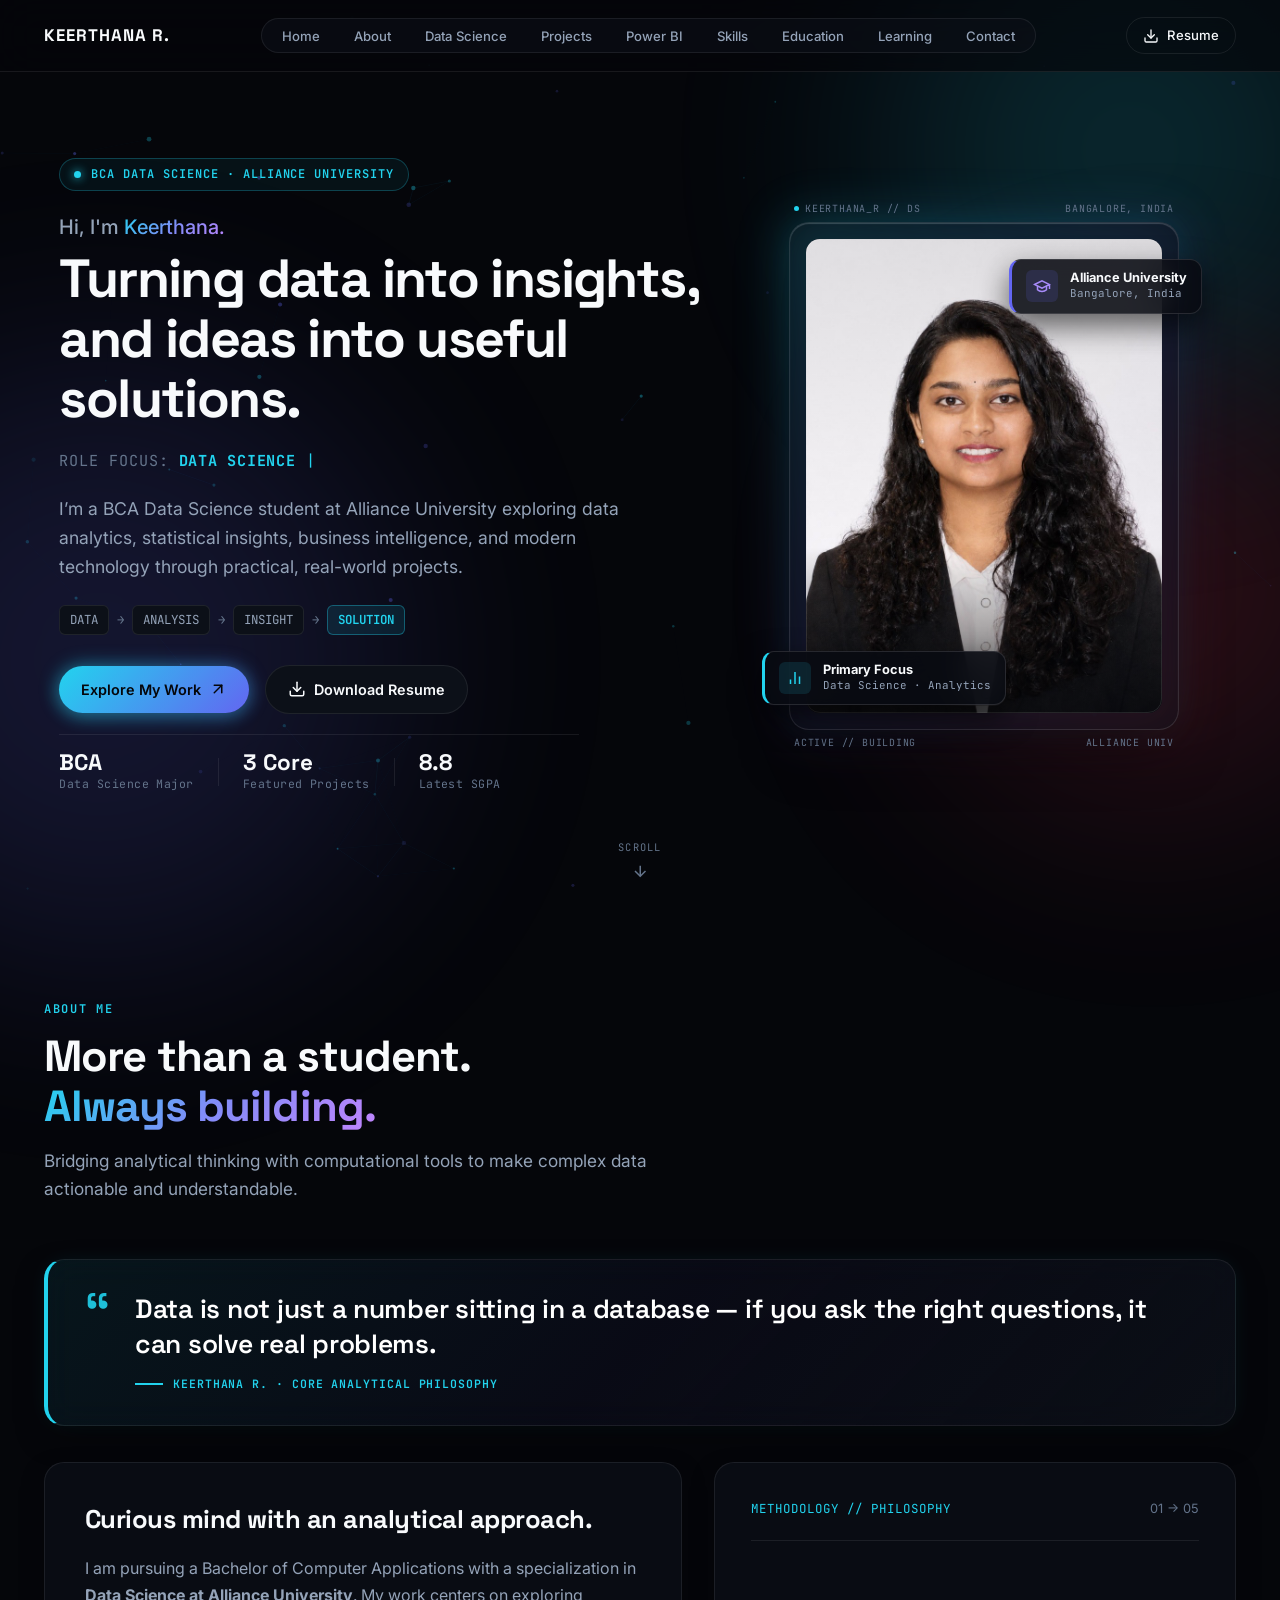
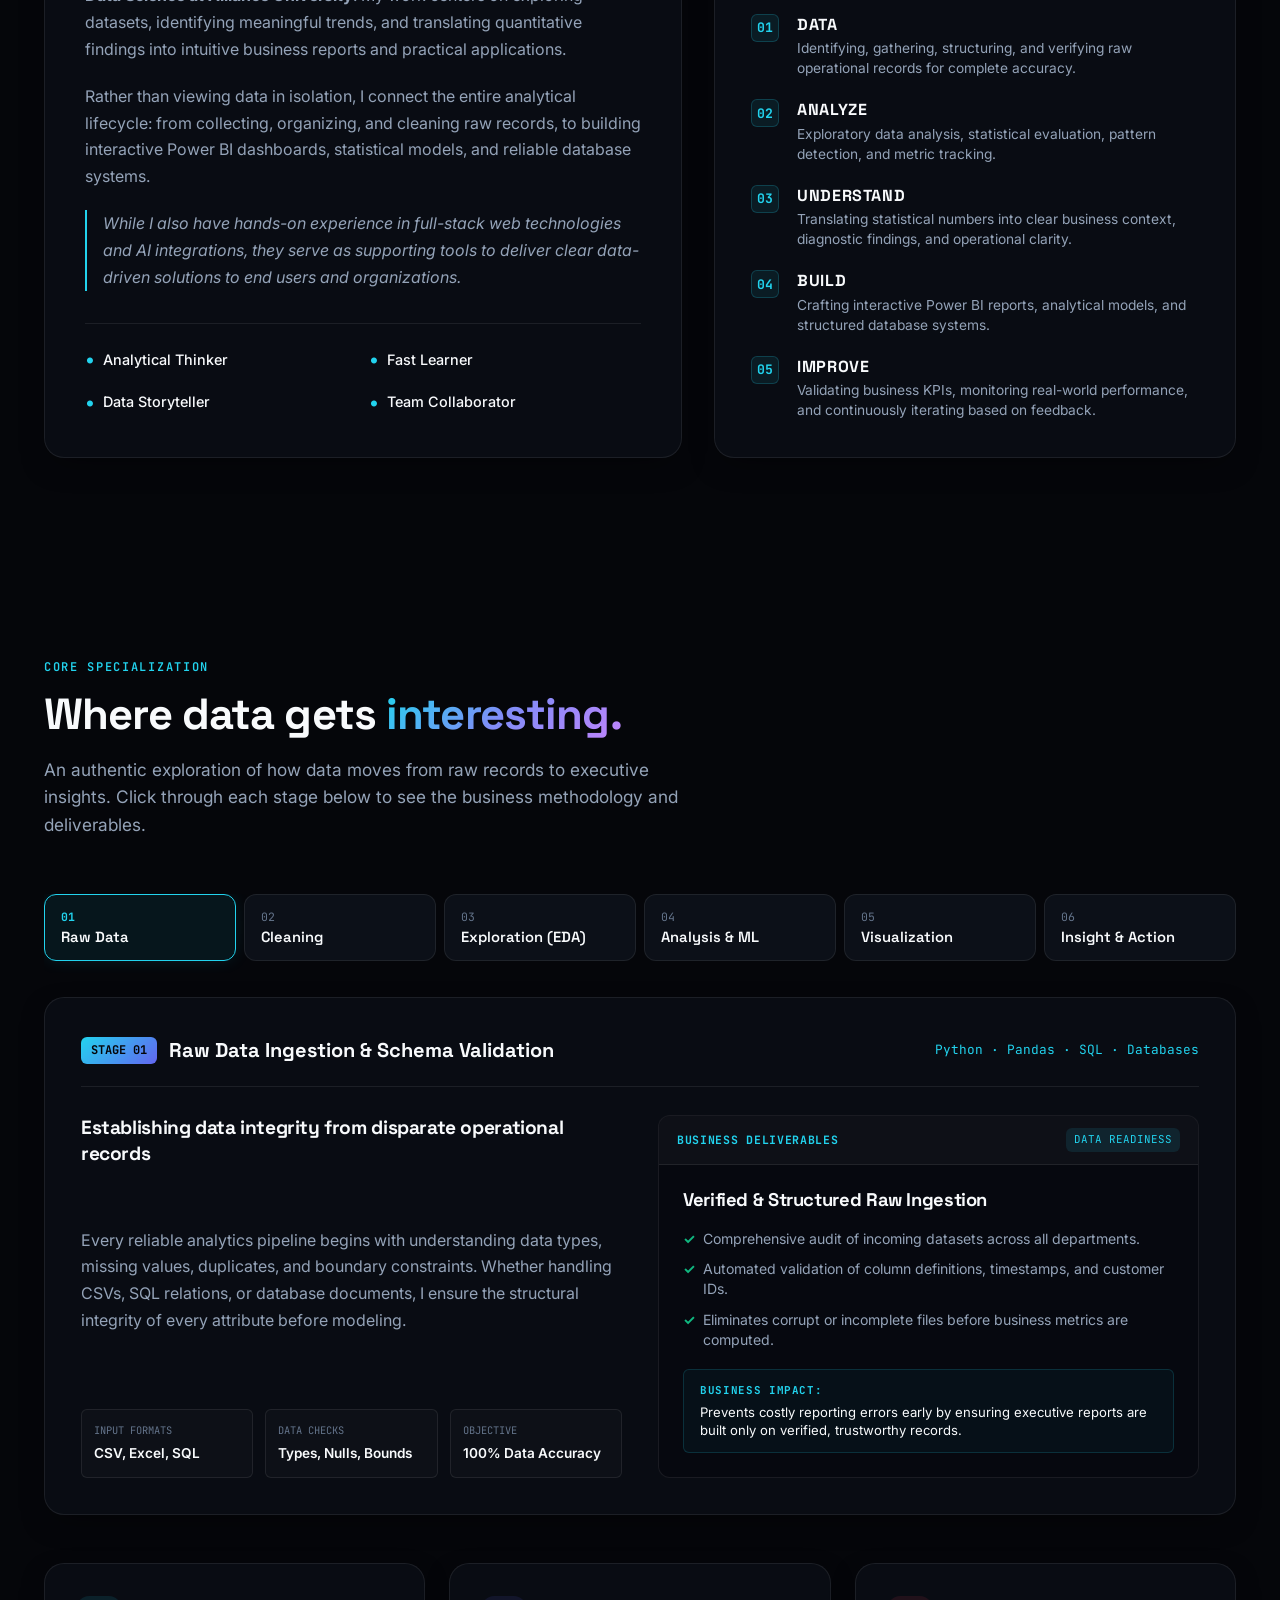
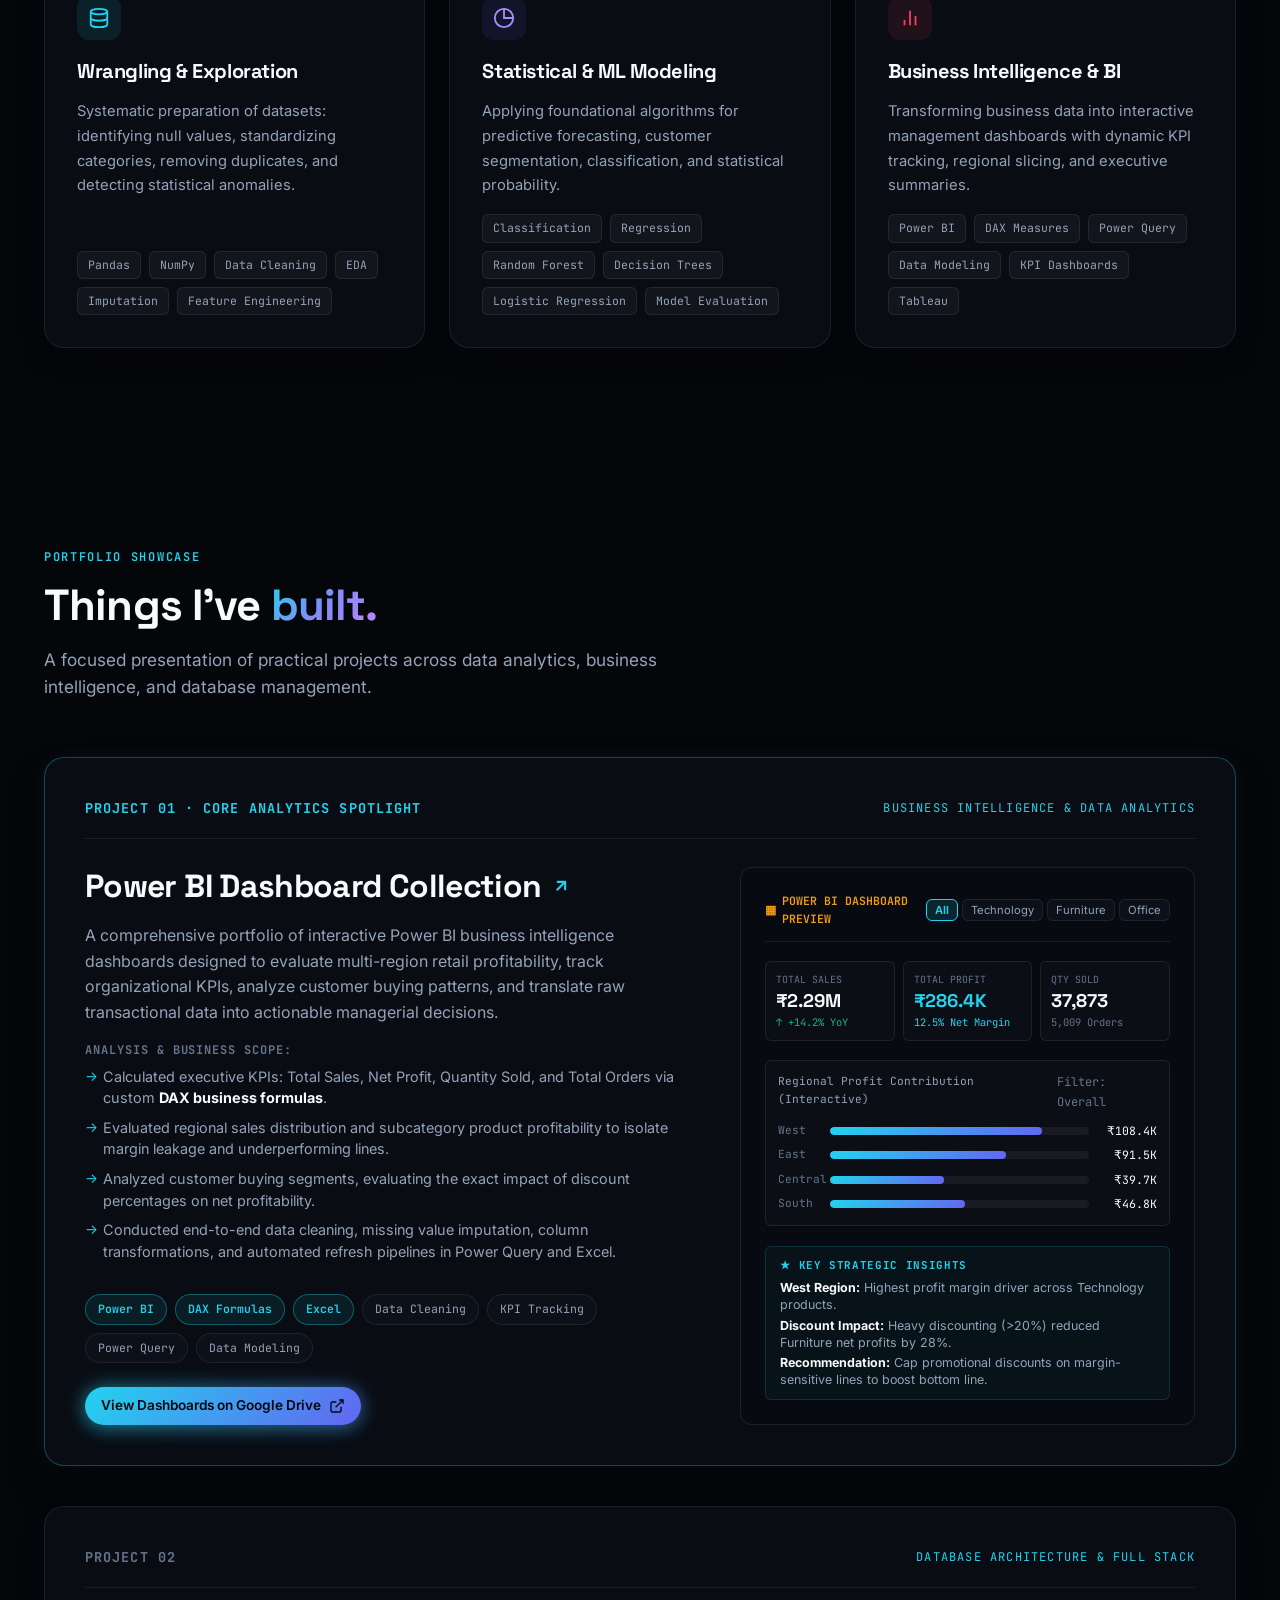
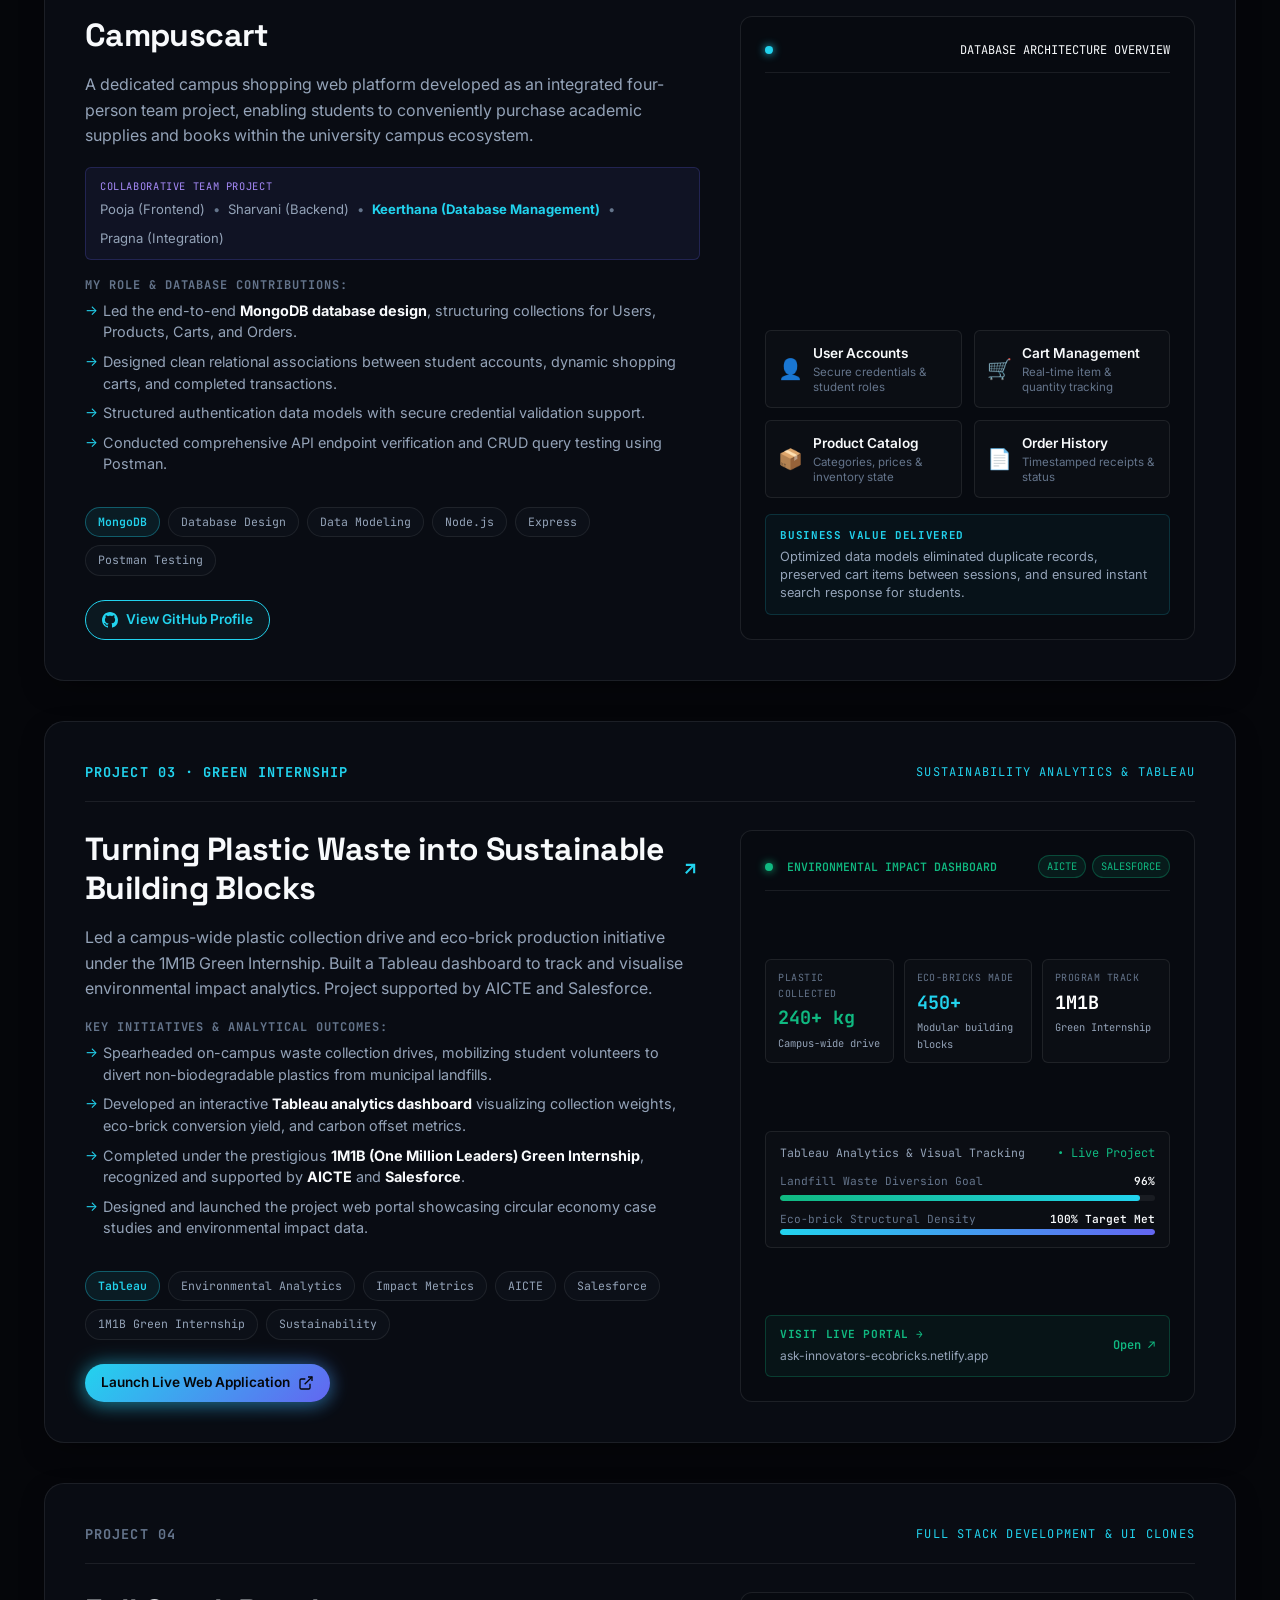
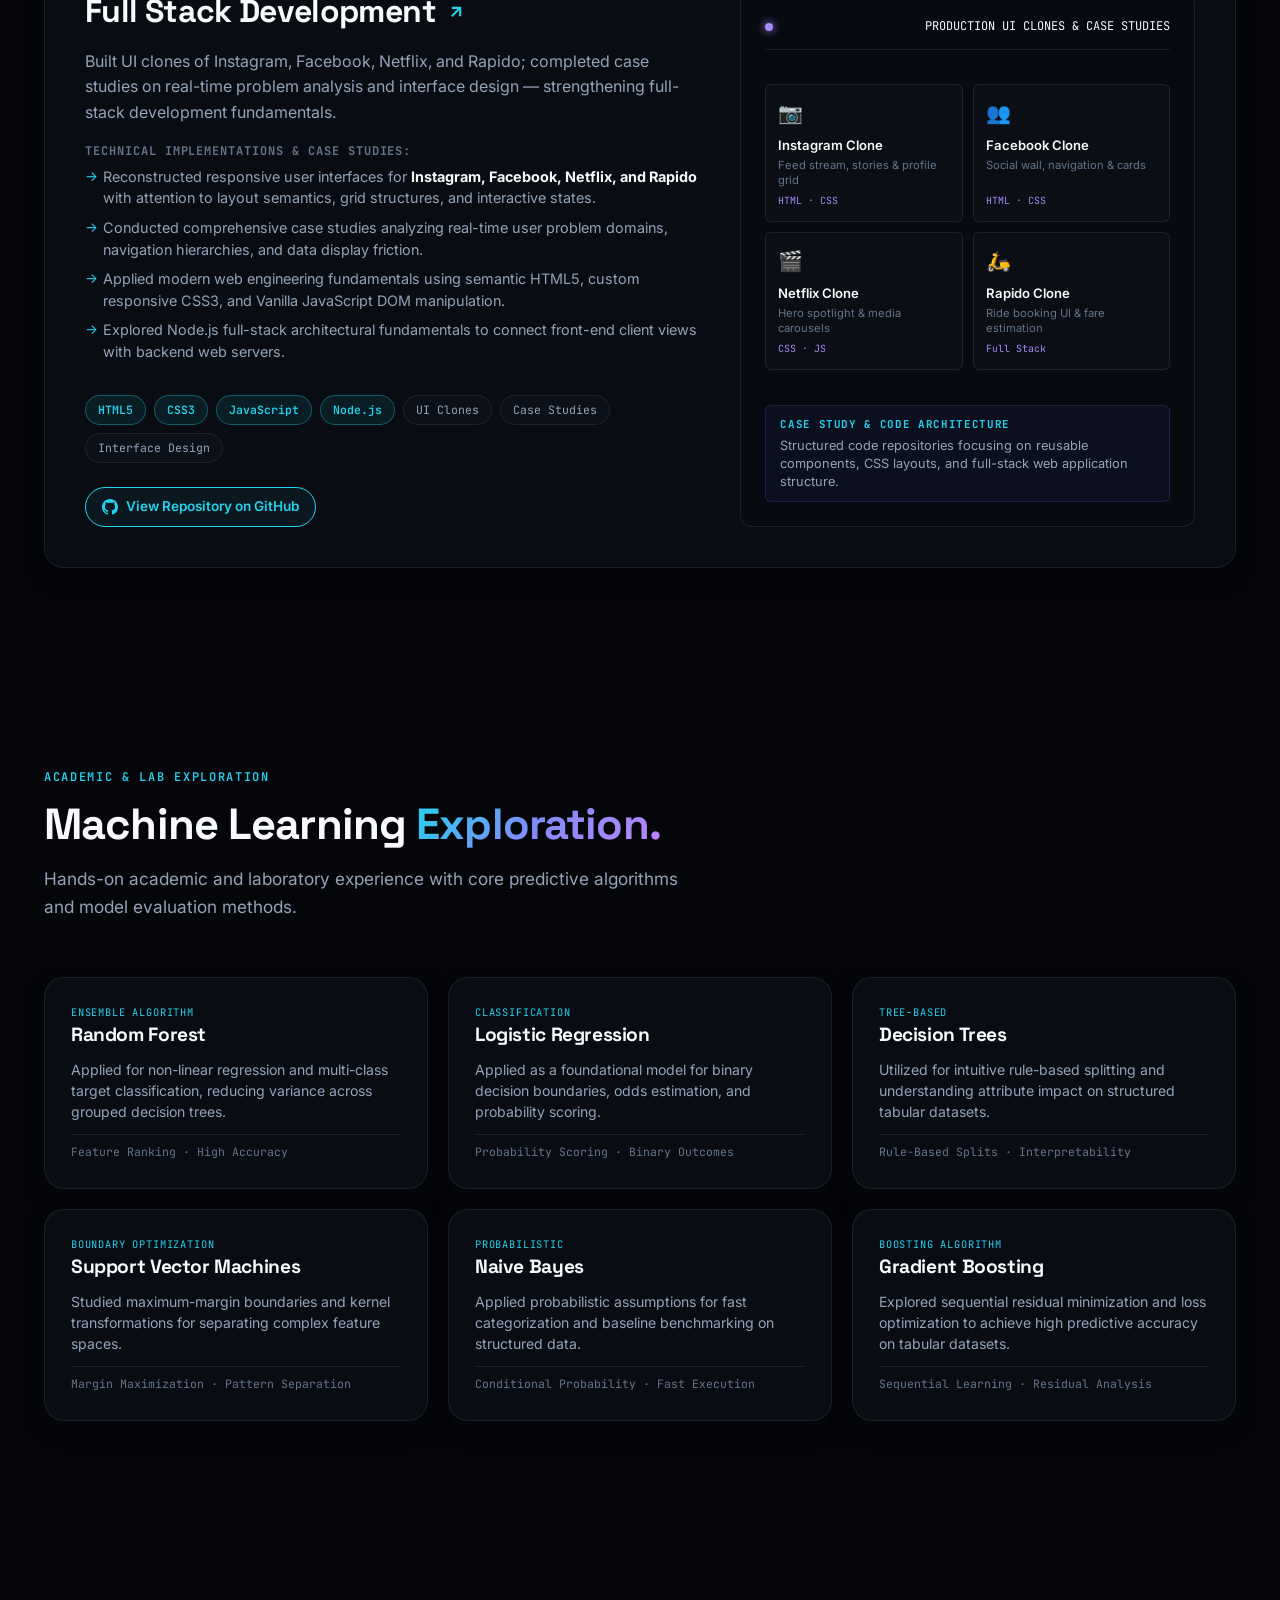
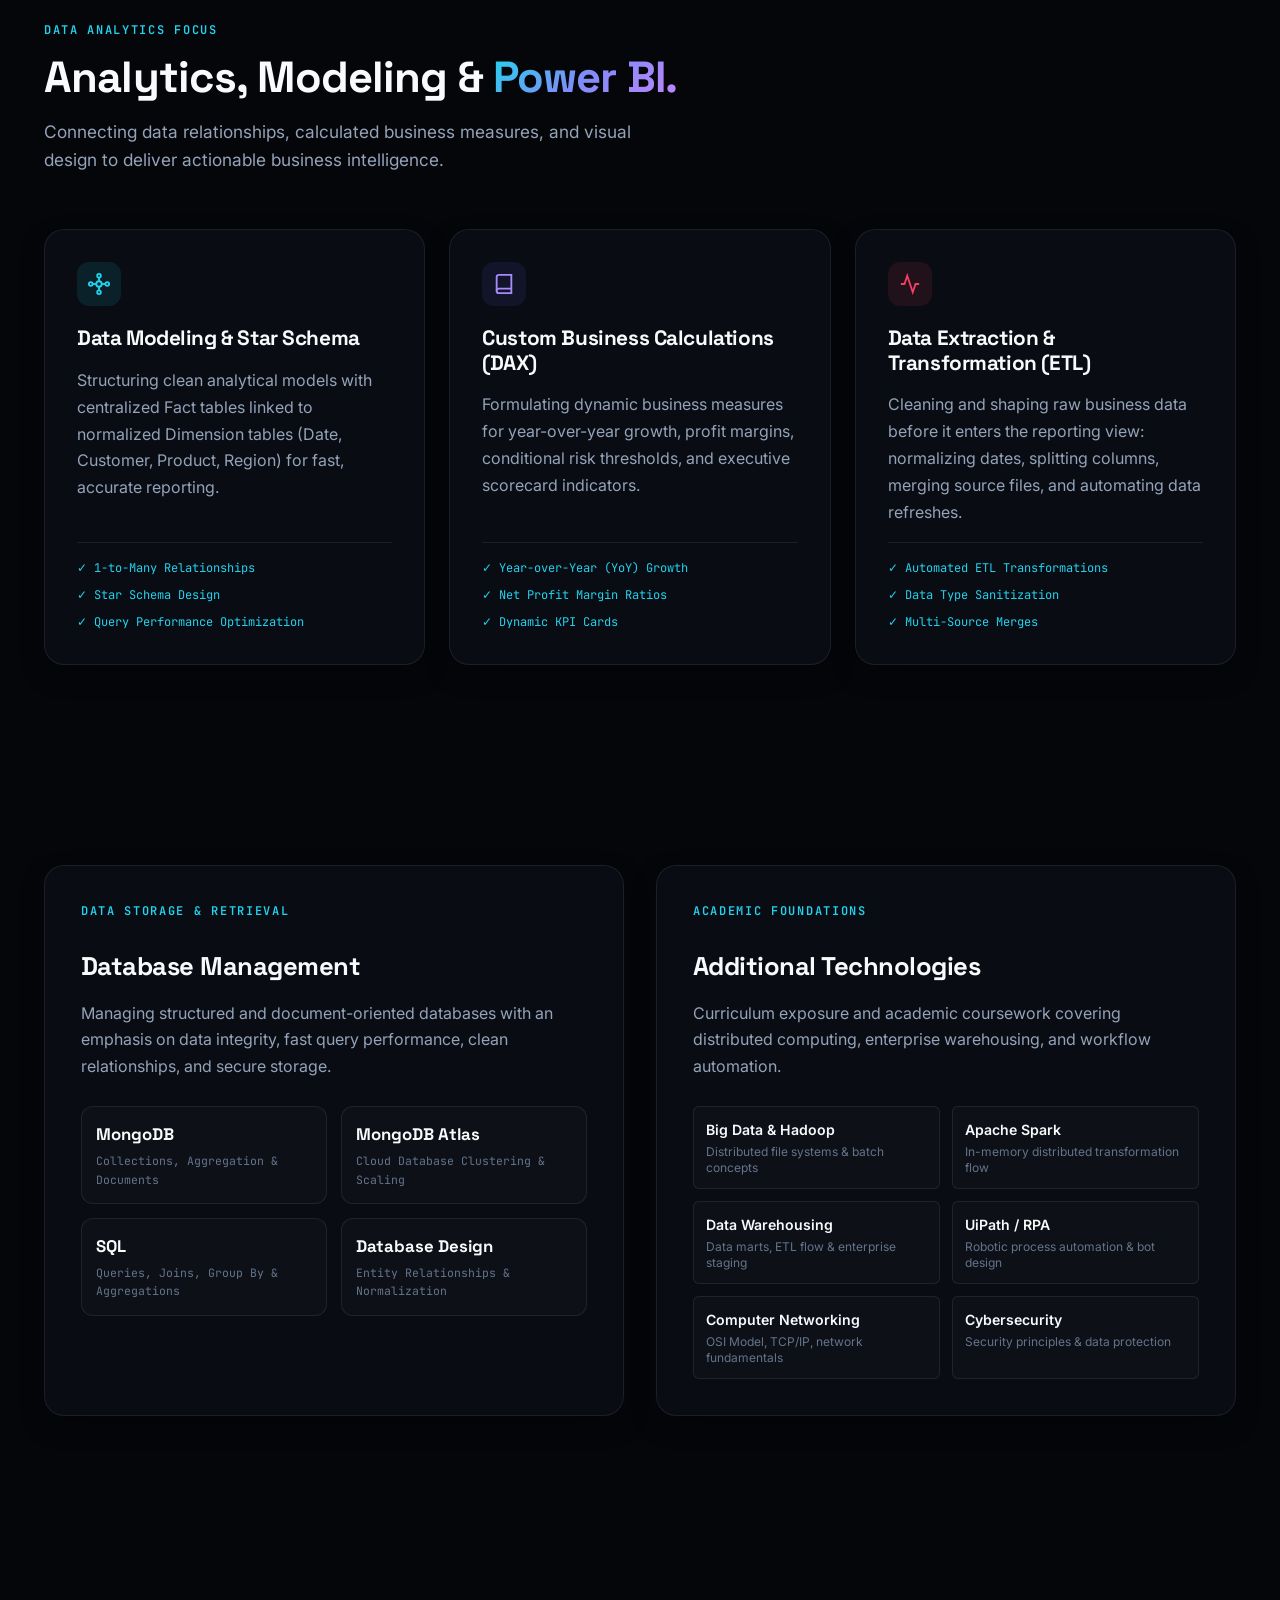
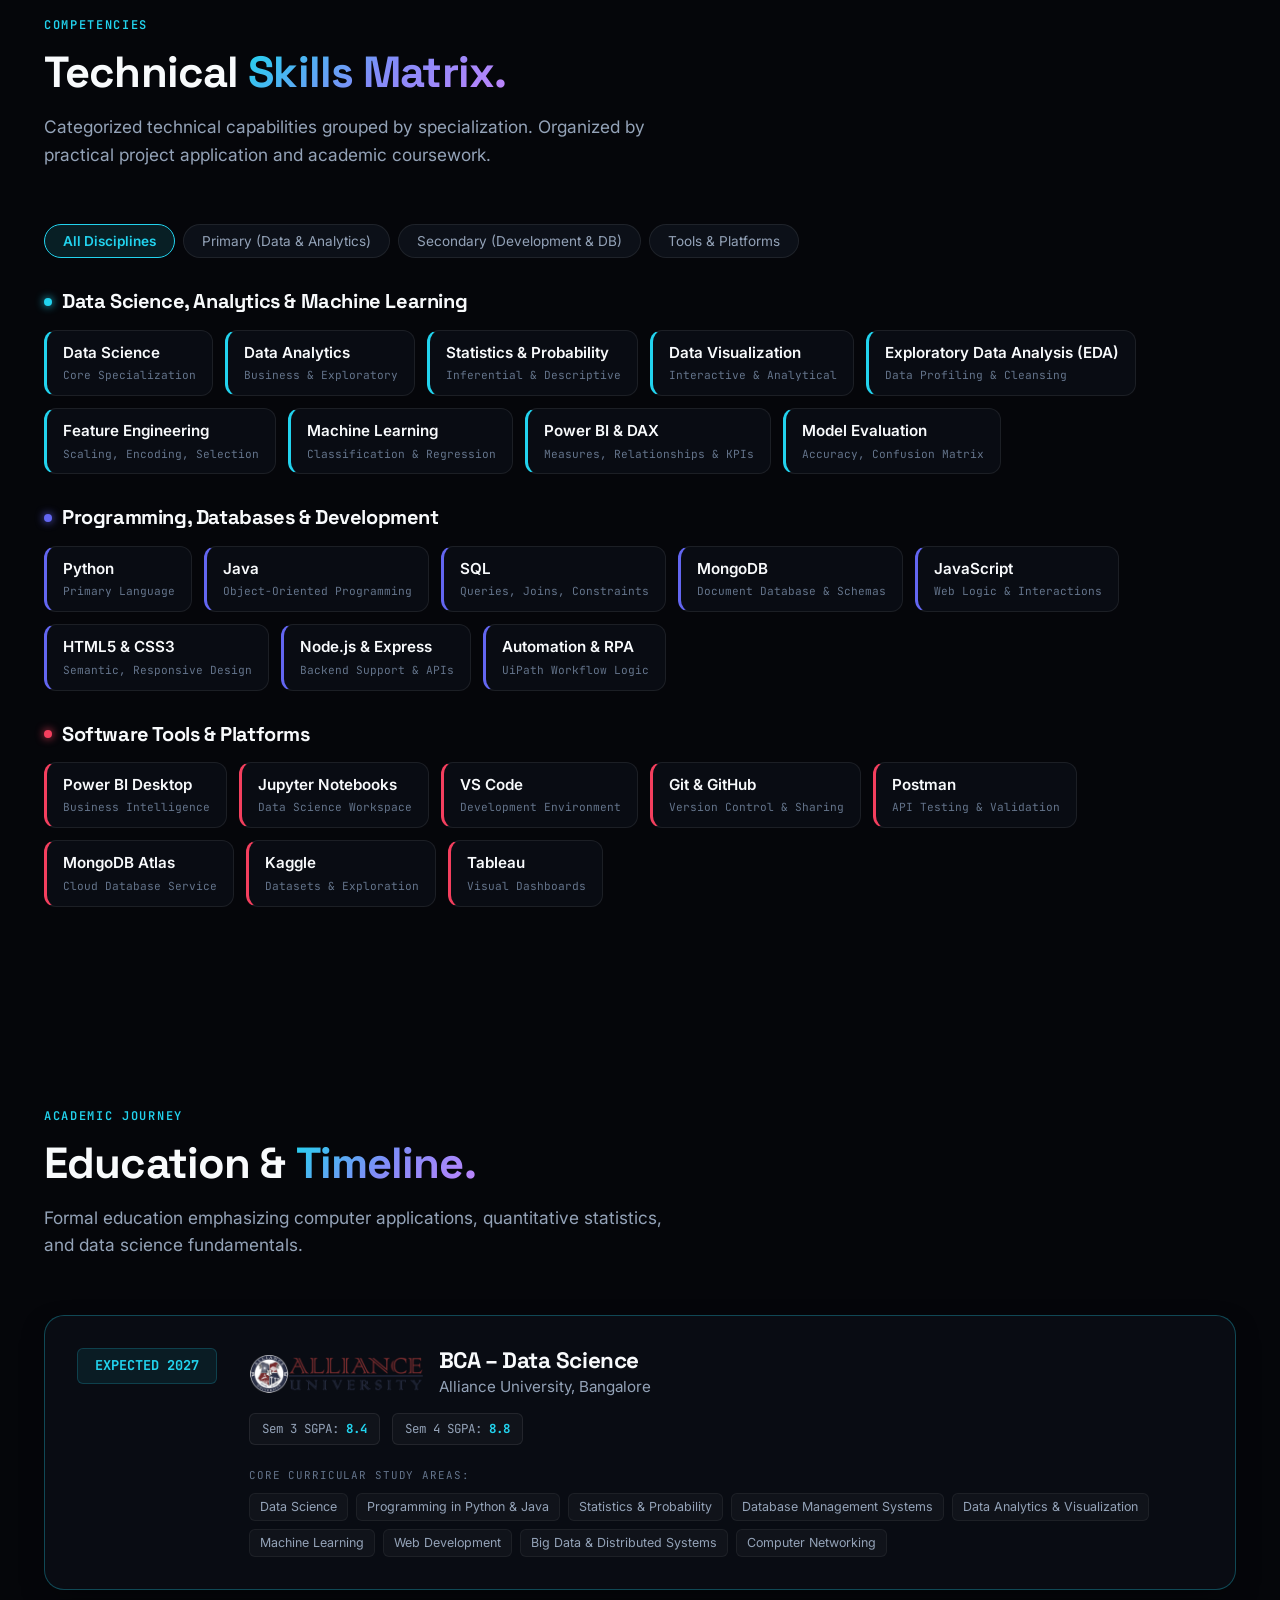
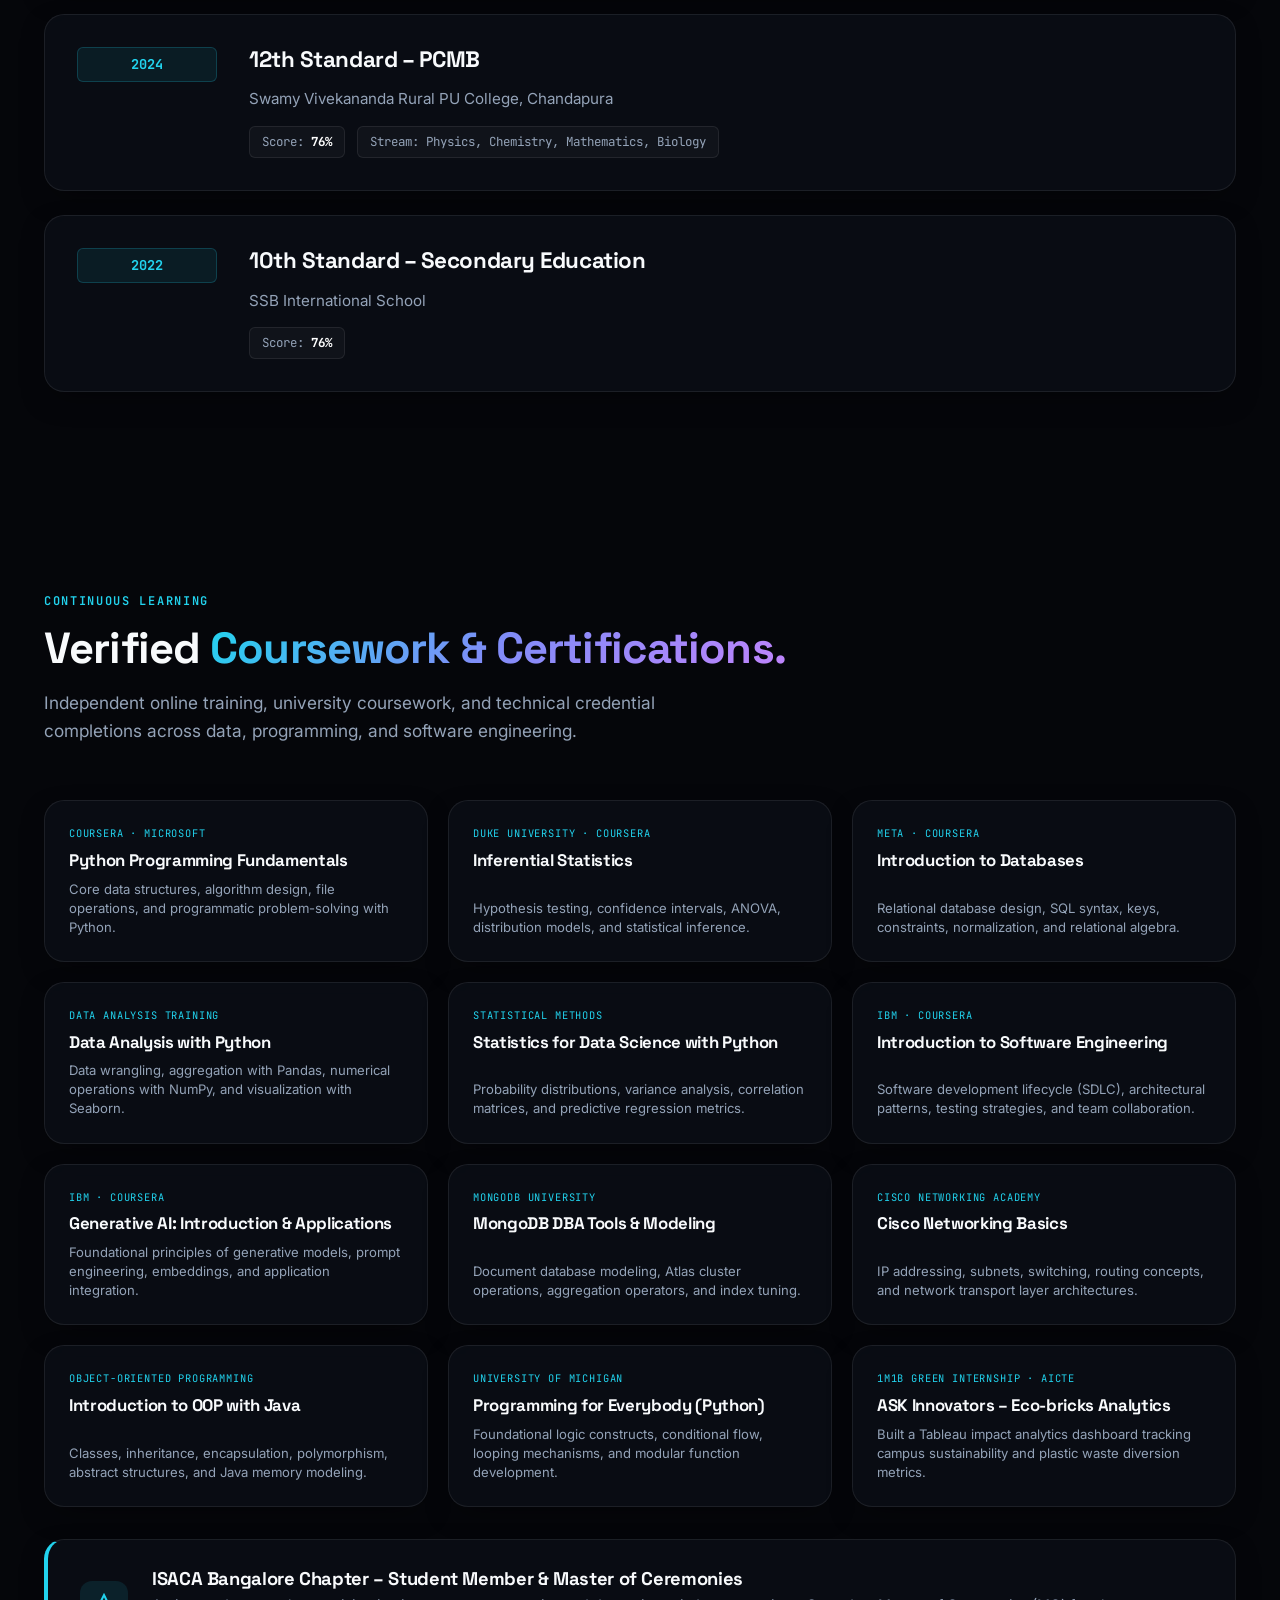
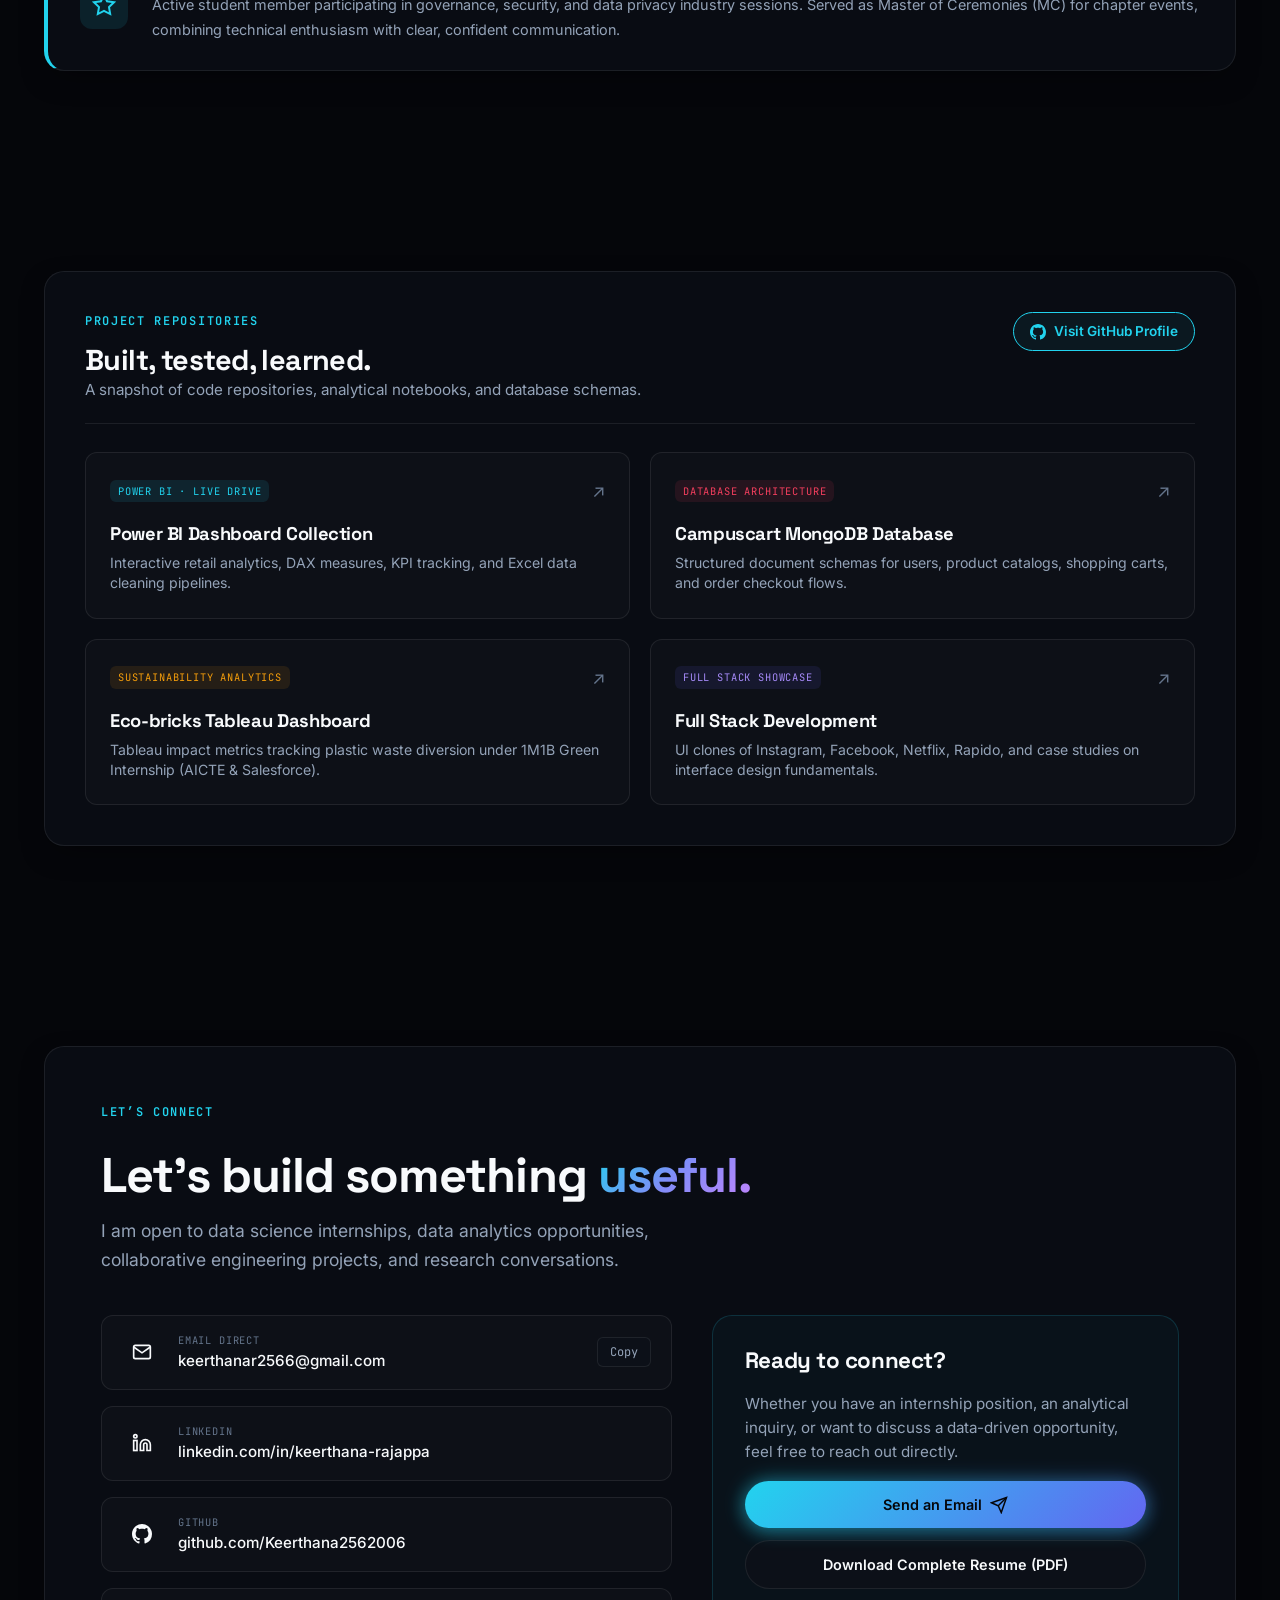
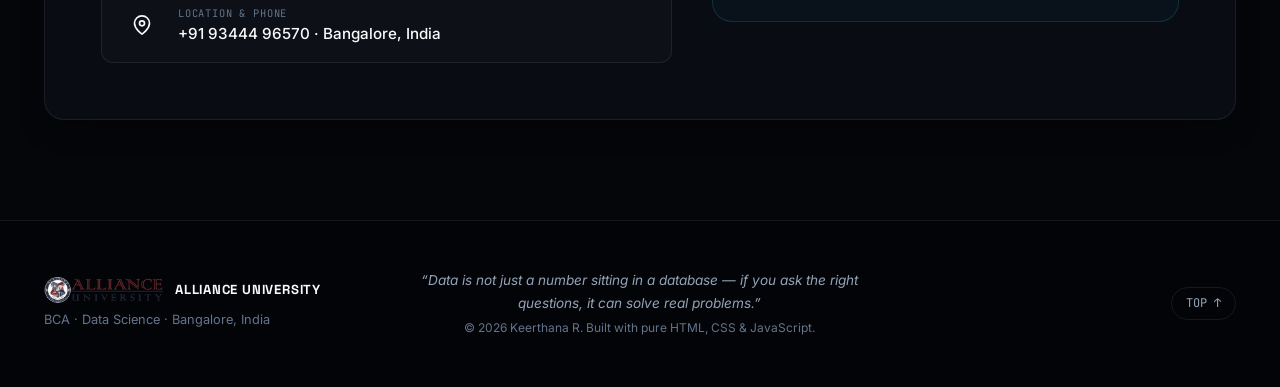
==== commit 937ad782: "Add files via upload" ====
--- a/index.html
+++ b/index.html
@@ -1,1666 +1,1864 @@
-<!DOCTYPE html>
-<html lang="en" class="scroll-smooth">
-<head>
-  <meta charset="UTF-8" />
-  <meta name="viewport" content="width=device-width, initial-scale=1.0" />
-  <meta name="description" content="Keerthana R. — Data Science Student, Data Analytics Enthusiast, and Technology Builder at Alliance University. Turning data into insights, and ideas into useful solutions." />
-  <meta name="author" content="Keerthana R." />
-  <meta name="theme-color" content="#05060A" />
-
-  <title>Keerthana R. | Data Science &amp; Analytics Portfolio</title>
-
-  <!-- Google Fonts: Space Grotesk, Inter, JetBrains Mono -->
-  <link rel="preconnect" href="https://fonts.googleapis.com" />
-  <link rel="preconnect" href="https://fonts.gstatic.com" crossorigin />
-  <link href="https://fonts.googleapis.com/css2?family=Inter:wght@300;400;500;600;700&family=JetBrains+Mono:wght@400;500;600;700&family=Space+Grotesk:wght@400;500;600;700&display=swap" rel="stylesheet" />
-
-  <link rel="stylesheet" href="style.css" />
-</head>
-<body id="top">
-  <!-- Interactive Ambient Canvas -->
-  <canvas id="ambient-canvas" aria-hidden="true"></canvas>
-
-  <!-- Ambient Light Orbs -->
-  <div class="ambient-glow orb-1" aria-hidden="true"></div>
-  <div class="ambient-glow orb-2" aria-hidden="true"></div>
-  <div class="ambient-glow orb-3" aria-hidden="true"></div>
-
-  <!-- Subtle Cursor Follower Glow -->
-  <div id="cursor-glow" aria-hidden="true"></div>
-
-  <!-- FIXED NAVIGATION -->
-  <header class="site-header" id="navbar">
-    <div class="header-inner">
-      <!-- Personal Brand Mark -->
-      <a href="#top" class="brand-link" aria-label="Home - Keerthana R.">
-        <span class="brand-name">KEERTHANA R.</span>
-      </a>
-
-      <!-- Desktop Nav Links -->
-      <nav class="desktop-nav" aria-label="Primary Navigation">
-        <ul class="nav-list">
-          <li><a href="#top" class="nav-link active" data-section="top">Home</a></li>
-          <li><a href="#about" class="nav-link" data-section="about">About</a></li>
-          <li><a href="#datascience" class="nav-link" data-section="datascience">Data Science</a></li>
-          <li><a href="#projects" class="nav-link" data-section="projects">Projects</a></li>
-          <li><a href="#analytics" class="nav-link" data-section="analytics">Power BI</a></li>
-          <li><a href="#skills" class="nav-link" data-section="skills">Skills</a></li>
-          <li><a href="#academics" class="nav-link" data-section="academics">Education</a></li>
-          <li><a href="#certifications" class="nav-link" data-section="certifications">Learning</a></li>
-          <li><a href="#contact" class="nav-link" data-section="contact">Contact</a></li>
-        </ul>
-      </nav>
-
-      <!-- Header Actions -->
-      <div class="header-actions">
-        <a href="resume/resume.pdf" target="_blank" rel="noopener noreferrer" class="btn btn-outline-sm btn-resume" title="Download Resume PDF">
-          <svg class="icon-svg" viewBox="0 0 24 24" width="16" height="16" fill="none" stroke="currentColor" stroke-width="2" stroke-linecap="round" stroke-linejoin="round">
-            <path d="M21 15v4a2 2 0 0 1-2 2H5a2 2 0 0 1-2-2v-4"></path>
-            <polyline points="7 10 12 15 17 10"></polyline>
-            <line x1="12" y1="15" x2="12" y2="3"></line>
-          </svg>
-          <span>Resume</span>
-        </a>
-
-        <!-- Mobile Toggle Button -->
-        <button class="mobile-toggle" id="mobile-toggle" aria-label="Toggle navigation menu" aria-expanded="false">
-          <span class="hamburger-bar"></span>
-          <span class="hamburger-bar"></span>
-          <span class="hamburger-bar"></span>
-        </button>
-      </div>
-    </div>
-
-    <!-- Mobile Drawer Navigation -->
-    <div class="mobile-drawer" id="mobile-drawer">
-      <nav aria-label="Mobile Navigation">
-        <ul class="mobile-nav-list">
-          <li><a href="#top" class="mobile-nav-link">Home</a></li>
-          <li><a href="#about" class="mobile-nav-link">About</a></li>
-          <li><a href="#datascience" class="mobile-nav-link">Data Science</a></li>
-          <li><a href="#projects" class="mobile-nav-link">Projects</a></li>
-          <li><a href="#analytics" class="mobile-nav-link">Power BI &amp; Analytics</a></li>
-          <li><a href="#skills" class="mobile-nav-link">Skills</a></li>
-          <li><a href="#academics" class="mobile-nav-link">Education</a></li>
-          <li><a href="#certifications" class="mobile-nav-link">Certifications</a></li>
-          <li><a href="#contact" class="mobile-nav-link">Contact</a></li>
-          <li class="mobile-resume-wrap">
-            <a href="resume/resume.pdf" target="_blank" rel="noopener noreferrer" class="btn btn-primary btn-full">
-              Download Resume (PDF)
-            </a>
-          </li>
-        </ul>
-      </nav>
-    </div>
-  </header>
-
-  <main>
-    <!-- ========================================================
-         HERO SECTION: ART-DIRECTED ASYMMETRICAL COMPOSITION
-         ======================================================== -->
-    <section class="hero-section" id="hero">
-      <div class="container hero-container">
-        
-        <!-- Left Hero Content -->
-        <div class="hero-content">
-          <!-- Small Identity Line -->
-          <div class="identity-badge reveal-item">
-            <span class="status-dot"></span>
-            <span class="mono-badge">BCA DATA SCIENCE &middot; ALLIANCE UNIVERSITY</span>
-          </div>
-
-          <!-- Greeting & Headline -->
-          <div class="greeting-wrap reveal-item">
-            <p class="hero-greeting">Hi, I'm <span class="text-gradient">Keerthana.</span></p>
-            <h1 class="hero-headline">
-              Turning data into insights, and ideas into useful solutions.
-            </h1>
-          </div>
-
-          <!-- Dynamic Role Ticker -->
-          <div class="ticker-wrap reveal-item">
-            <span class="ticker-prefix">ROLE FOCUS:</span>
-            <span class="ticker-text" id="role-ticker">DATA SCIENCE</span>
-            <span class="ticker-cursor">|</span>
-          </div>
-
-          <!-- Concise Introduction -->
-          <p class="hero-desc reveal-item">
-            I’m a BCA Data Science student at Alliance University exploring data analytics, statistical insights, business intelligence, and modern technology through practical, real-world projects.
-          </p>
-
-          <!-- Core Value Proposition Badges -->
-          <div class="pipeline-pill-row reveal-item">
-            <span class="pill-node">DATA</span>
-            <span class="pill-sep">&rarr;</span>
-            <span class="pill-node">ANALYSIS</span>
-            <span class="pill-sep">&rarr;</span>
-            <span class="pill-node">INSIGHT</span>
-            <span class="pill-sep">&rarr;</span>
-            <span class="pill-node highlight">SOLUTION</span>
-          </div>
-
-          <!-- Hero Action CTAs -->
-          <div class="hero-actions reveal-item">
-            <a href="#projects" class="btn btn-primary btn-glow">
-              <span>Explore My Work</span>
-              <svg class="icon-svg" viewBox="0 0 24 24" width="18" height="18" fill="none" stroke="currentColor" stroke-width="2" stroke-linecap="round" stroke-linejoin="round">
-                <line x1="7" y1="17" x2="17" y2="7"></line>
-                <polyline points="7 7 17 7 17 17"></polyline>
-              </svg>
-            </a>
-            <a href="resume/resume.pdf" target="_blank" rel="noopener noreferrer" class="btn btn-secondary">
-              <svg class="icon-svg" viewBox="0 0 24 24" width="18" height="18" fill="none" stroke="currentColor" stroke-width="2" stroke-linecap="round" stroke-linejoin="round">
-                <path d="M21 15v4a2 2 0 0 1-2 2H5a2 2 0 0 1-2-2v-4"></path>
-                <polyline points="7 10 12 15 17 10"></polyline>
-                <line x1="12" y1="15" x2="12" y2="3"></line>
-              </svg>
-              <span>Download Resume</span>
-            </a>
-          </div>
-
-          <!-- Key Quick Stats / Technical Telemetry -->
-          <div class="hero-telemetry reveal-item">
-            <div class="telemetry-block">
-              <span class="telemetry-num">BCA</span>
-              <span class="telemetry-lbl">Data Science Major</span>
-            </div>
-            <div class="telemetry-divider"></div>
-            <div class="telemetry-block">
-              <span class="telemetry-num">3 Core</span>
-              <span class="telemetry-lbl">Featured Projects</span>
-            </div>
-            <div class="telemetry-divider"></div>
-            <div class="telemetry-block">
-              <span class="telemetry-num">8.8</span>
-              <span class="telemetry-lbl">Latest SGPA</span>
-            </div>
-          </div>
-        </div>
-
-        <!-- Right Hero Editorial Portrait Artwork -->
-        <div class="hero-visual reveal-item" id="portrait-wrapper">
-          <div class="portrait-card" id="portrait-card">
-            
-            <!-- Layered Background Gradients -->
-            <div class="portrait-glow" aria-hidden="true"></div>
-            <div class="portrait-mesh" aria-hidden="true"></div>
-            
-            <!-- Corner Technical Telemetry Tags -->
-            <div class="frame-tag frame-tag-tl">
-              <span class="tag-bullet"></span>
-              <span>KEERTHANA_R // DS</span>
-            </div>
-            <div class="frame-tag frame-tag-tr">
-              <span>BANGALORE, INDIA</span>
-            </div>
-            <div class="frame-tag frame-tag-bl">
-              <span>ACTIVE // BUILDING</span>
-            </div>
-            <div class="frame-tag frame-tag-br">
-              <span>ALLIANCE UNIV</span>
-            </div>
-
-            <!-- Authentic Photograph Frame -->
-            <div class="portrait-image-container">
-              <img 
-                src="images/profile.jpg" 
-                alt="Keerthana R. — Data Science Student" 
-                class="portrait-img"
-                loading="eager"
-              />
-              <div class="portrait-overlay"></div>
-              <div class="portrait-border-light"></div>
-            </div>
-
-            <!-- Floating Info Card: Role Focus -->
-            <div class="floating-badge badge-role">
-              <div class="badge-icon">
-                <svg viewBox="0 0 24 24" width="18" height="18" fill="none" stroke="currentColor" stroke-width="2">
-                  <path d="M18 20V10M12 20V4M6 20v-6"></path>
-                </svg>
-              </div>
-              <div class="badge-text">
-                <span class="badge-title">Primary Focus</span>
-                <span class="badge-sub">Data Science &middot; Analytics</span>
-              </div>
-            </div>
-
-            <!-- Floating Info Card: University -->
-            <div class="floating-badge badge-univ">
-              <div class="badge-icon green-icon">
-                <svg viewBox="0 0 24 24" width="18" height="18" fill="none" stroke="currentColor" stroke-width="2">
-                  <path d="M22 10v6M2 10l10-5 10 5-10 5z"></path>
-                  <path d="M6 12v5c3 3 9 3 12 0v-5"></path>
-                </svg>
-              </div>
-              <div class="badge-text">
-                <span class="badge-title">Alliance University</span>
-                <span class="badge-sub">Bangalore, India</span>
-              </div>
-            </div>
-
-          </div>
-        </div>
-
-      </div>
-
-      <!-- Scroll Down Indicator -->
-      <a href="#about" class="scroll-cue" aria-label="Scroll to About section">
-        <span class="cue-label">SCROLL</span>
-        <svg class="cue-arrow" viewBox="0 0 24 24" width="18" height="18" fill="none" stroke="currentColor" stroke-width="2">
-          <line x1="12" y1="5" x2="12" y2="19"></line>
-          <polyline points="19 12 12 19 5 12"></polyline>
-        </svg>
-      </a>
-    </section>
-
-
-    <!-- ========================================================
-         ABOUT SECTION: EDITORIAL LAYOUT
-         ======================================================== -->
-    <section class="section about-section" id="about">
-      <div class="container">
-        
-        <div class="section-header">
-          <div class="section-tag mono">ABOUT ME</div>
-          <h2 class="section-title">More than a student.<br /><span class="text-gradient">Always building.</span></h2>
-          <p class="section-subtitle">
-            Bridging analytical thinking with computational tools to make complex data actionable and understandable.
-          </p>
-        </div>
-
-        <!-- Personal Philosophy Quote Callout -->
-        <div class="philosophy-quote-card card-glass reveal-item">
-          <div class="quote-symbol text-cyan">&ldquo;</div>
-          <div class="quote-content">
-            <blockquote class="quote-statement">
-              Data is not just a number sitting in a database &mdash; if you ask the right questions, it can solve real problems.
-            </blockquote>
-            <div class="quote-signature mono">
-              <span class="sig-line"></span>
-              <span class="sig-text">KEERTHANA R. &middot; CORE ANALYTICAL PHILOSOPHY</span>
-            </div>
-          </div>
-        </div>
-
-        <div class="about-grid">
-          <!-- Main Narrative Block -->
-          <div class="about-narrative-card card-glass">
-            <h3 class="narrative-heading">Curious mind with an analytical approach.</h3>
-            <p>
-              I am pursuing a Bachelor of Computer Applications with a specialization in <strong>Data Science at Alliance University</strong>. My work centers on exploring datasets, identifying meaningful trends, and translating quantitative findings into intuitive business reports and practical applications.
-            </p>
-            <p>
-              Rather than viewing data in isolation, I connect the entire analytical lifecycle: from collecting, organizing, and cleaning raw records, to building interactive Power BI dashboards, statistical models, and reliable database systems.
-            </p>
-            <p class="about-note">
-              While I also have hands-on experience in full-stack web technologies and AI integrations, they serve as supporting tools to deliver clear data-driven solutions to end users and organizations.
-            </p>
-
-            <!-- Quick Attributes Grid -->
-            <div class="attributes-grid">
-              <div class="attribute-pill">
-                <span class="attr-icon">&bull;</span>
-                <span>Analytical Thinker</span>
-              </div>
-              <div class="attribute-pill">
-                <span class="attr-icon">&bull;</span>
-                <span>Fast Learner</span>
-              </div>
-              <div class="attribute-pill">
-                <span class="attr-icon">&bull;</span>
-                <span>Data Storyteller</span>
-              </div>
-              <div class="attribute-pill">
-                <span class="attr-icon">&bull;</span>
-                <span>Team Collaborator</span>
-              </div>
-            </div>
-          </div>
-
-          <!-- Editorial Progression Flow -->
-          <div class="about-progression-card card-glass">
-            <div class="progression-header">
-              <span class="progression-title mono">METHODOLOGY // PHILOSOPHY</span>
-              <span class="progression-code">01 &rarr; 05</span>
-            </div>
-
-            <div class="flow-steps">
-              <div class="flow-step">
-                <div class="step-num">01</div>
-                <div class="step-body">
-                  <div class="step-name">DATA</div>
-                  <div class="step-desc">Identifying, gathering, structuring, and verifying raw operational records for complete accuracy.</div>
-                </div>
-              </div>
-
-              <div class="flow-step">
-                <div class="step-num">02</div>
-                <div class="step-body">
-                  <div class="step-name">ANALYZE</div>
-                  <div class="step-desc">Exploratory data analysis, statistical evaluation, pattern detection, and metric tracking.</div>
-                </div>
-              </div>
-
-              <div class="flow-step">
-                <div class="step-num">03</div>
-                <div class="step-body">
-                  <div class="step-name">UNDERSTAND</div>
-                  <div class="step-desc">Translating statistical numbers into clear business context, diagnostic findings, and operational clarity.</div>
-                </div>
-              </div>
-
-              <div class="flow-step">
-                <div class="step-num">04</div>
-                <div class="step-body">
-                  <div class="step-name">BUILD</div>
-                  <div class="step-desc">Crafting interactive Power BI reports, analytical models, and structured database systems.</div>
-                </div>
-              </div>
-
-              <div class="flow-step">
-                <div class="step-num">05</div>
-                <div class="step-body">
-                  <div class="step-name">IMPROVE</div>
-                  <div class="step-desc">Validating business KPIs, monitoring real-world performance, and continuously iterating based on feedback.</div>
-                </div>
-              </div>
-            </div>
-
-          </div>
-        </div>
-
-      </div>
-    </section>
-
-
-    <!-- ========================================================
-         DATA SCIENCE SECTION: INTERACTIVE WORKFLOW
-         ======================================================== -->
-    <section class="section ds-section" id="datascience">
-      <div class="container">
-        
-        <div class="section-header">
-          <div class="section-tag mono">CORE SPECIALIZATION</div>
-          <h2 class="section-title">Where data gets <span class="text-gradient">interesting.</span></h2>
-          <p class="section-subtitle">
-            An authentic exploration of how data moves from raw records to executive insights. Click through each stage below to see the business methodology and deliverables.
-          </p>
-        </div>
-
-        <!-- Interactive Pipeline Nav Controls -->
-        <div class="pipeline-navigator" role="tablist" aria-label="Data Science Workflow Stages">
-          <button class="pipeline-tab active" data-stage="0" role="tab" aria-selected="true" aria-controls="stage-display">
-            <span class="tab-index">01</span>
-            <span class="tab-label">Raw Data</span>
-          </button>
-          <button class="pipeline-tab" data-stage="1" role="tab" aria-selected="false" aria-controls="stage-display">
-            <span class="tab-index">02</span>
-            <span class="tab-label">Cleaning</span>
-          </button>
-          <button class="pipeline-tab" data-stage="2" role="tab" aria-selected="false" aria-controls="stage-display">
-            <span class="tab-index">03</span>
-            <span class="tab-label">Exploration (EDA)</span>
-          </button>
-          <button class="pipeline-tab" data-stage="3" role="tab" aria-selected="false" aria-controls="stage-display">
-            <span class="tab-index">04</span>
-            <span class="tab-label">Analysis &amp; ML</span>
-          </button>
-          <button class="pipeline-tab" data-stage="4" role="tab" aria-selected="false" aria-controls="stage-display">
-            <span class="tab-index">05</span>
-            <span class="tab-label">Visualization</span>
-          </button>
-          <button class="pipeline-tab" data-stage="5" role="tab" aria-selected="false" aria-controls="stage-display">
-            <span class="tab-index">06</span>
-            <span class="tab-label">Insight &amp; Action</span>
-          </button>
-        </div>
-
-        <!-- Dynamic Pipeline Stage Display (HR & Business Friendly) -->
-        <div class="stage-display card-glass" id="stage-display" role="tabpanel">
-          <div class="stage-meta-row">
-            <div class="stage-badge-group">
-              <span class="stage-num-badge" id="stage-num">STAGE 01</span>
-              <span class="stage-title" id="stage-title">Raw Data Ingestion &amp; Schema Validation</span>
-            </div>
-            <div class="stage-tools mono" id="stage-tools">Python &middot; Pandas &middot; SQL &middot; Databases</div>
-          </div>
-
-          <div class="stage-content-grid">
-            <!-- Left: Description and Practical Approach -->
-            <div class="stage-explanation">
-              <h3 class="stage-subtitle" id="stage-subtitle">Establishing data integrity from disparate operational records</h3>
-              <p id="stage-text">
-                Every reliable analytics pipeline begins with understanding data types, missing values, duplicates, and boundary constraints. Whether handling CSVs, SQL relations, or database documents, I ensure the structural integrity of every attribute before modeling.
-              </p>
-              
-              <div class="stage-metrics-row" id="stage-metrics">
-                <div class="stage-metric-box">
-                  <span class="metric-title">Input Formats</span>
-                  <span class="metric-value">CSV, Excel, SQL</span>
-                </div>
-                <div class="stage-metric-box">
-                  <span class="metric-title">Data Checks</span>
-                  <span class="metric-value">Types, Nulls, Bounds</span>
-                </div>
-                <div class="stage-metric-box">
-                  <span class="metric-title">Objective</span>
-                  <span class="metric-value">100% Data Accuracy</span>
-                </div>
-              </div>
-            </div>
-
-            <!-- Right: Business Deliverables & Practical Value (HR Friendly) -->
-            <div class="stage-summary-card">
-              <div class="summary-card-header">
-                <span class="summary-badge mono">BUSINESS DELIVERABLES</span>
-                <span class="summary-tag mono" id="stage-deliverable-tag">DATA READINESS</span>
-              </div>
-              <div class="summary-card-body">
-                <h4 class="summary-title" id="stage-deliverable-title">Verified &amp; Structured Raw Ingestion</h4>
-                <ul class="summary-list" id="stage-deliverable-list">
-                  <li>Comprehensive audit of incoming datasets across all departments.</li>
-                  <li>Automated validation of column definitions, timestamps, and customer IDs.</li>
-                  <li>Eliminates corrupt or incomplete files before business metrics are computed.</li>
-                </ul>
-                <div class="summary-impact-box" id="stage-impact-box">
-                  <span class="impact-label mono">BUSINESS IMPACT:</span>
-                  <p class="impact-text" id="stage-impact-text">Prevents costly reporting errors early by ensuring executive reports are built only on verified, trustworthy records.</p>
-                </div>
-              </div>
-            </div>
-          </div>
-        </div>
-
-        <!-- Data Science Technical Ecosystem Grid -->
-        <div class="ds-ecosystem-grid">
-          
-          <!-- Card 1: Data Manipulation & Wrangling -->
-          <div class="ecosystem-card card-glass">
-            <div class="card-icon cyan">
-              <svg viewBox="0 0 24 24" width="22" height="22" fill="none" stroke="currentColor" stroke-width="2">
-                <ellipse cx="12" cy="5" rx="9" ry="3"></ellipse>
-                <path d="M21 12c0 1.66-4 3-9 3s-9-1.34-9-3"></path>
-                <path d="M3 5v14c0 1.66 4 3 9 3s9-1.34 9-3V5"></path>
-              </svg>
-            </div>
-            <h3 class="eco-title">Wrangling &amp; Exploration</h3>
-            <p class="eco-desc">Systematic preparation of datasets: identifying null values, standardizing categories, removing duplicates, and detecting statistical anomalies.</p>
-            <div class="tag-cloud">
-              <span class="tag">Pandas</span>
-              <span class="tag">NumPy</span>
-              <span class="tag">Data Cleaning</span>
-              <span class="tag">EDA</span>
-              <span class="tag">Imputation</span>
-              <span class="tag">Feature Engineering</span>
-            </div>
-          </div>
-
-          <!-- Card 2: Statistical Modeling & ML -->
-          <div class="ecosystem-card card-glass">
-            <div class="card-icon violet">
-              <svg viewBox="0 0 24 24" width="22" height="22" fill="none" stroke="currentColor" stroke-width="2">
-                <path d="M12 2a10 10 0 1 0 10 10H12V2z"></path>
-                <path d="M12 2a10 10 0 0 1 10 10"></path>
-              </svg>
-            </div>
-            <h3 class="eco-title">Statistical &amp; ML Modeling</h3>
-            <p class="eco-desc">Applying foundational algorithms for predictive forecasting, customer segmentation, classification, and statistical probability.</p>
-            <div class="tag-cloud">
-              <span class="tag">Classification</span>
-              <span class="tag">Regression</span>
-              <span class="tag">Random Forest</span>
-              <span class="tag">Decision Trees</span>
-              <span class="tag">Logistic Regression</span>
-              <span class="tag">Model Evaluation</span>
-            </div>
-          </div>
-
-          <!-- Card 3: Business Analytics & BI -->
-          <div class="ecosystem-card card-glass">
-            <div class="card-icon rose">
-              <svg viewBox="0 0 24 24" width="22" height="22" fill="none" stroke="currentColor" stroke-width="2">
-                <line x1="18" y1="20" x2="18" y2="10"></line>
-                <line x1="12" y1="20" x2="12" y2="4"></line>
-                <line x1="6" y1="20" x2="6" y2="14"></line>
-              </svg>
-            </div>
-            <h3 class="eco-title">Business Intelligence &amp; BI</h3>
-            <p class="eco-desc">Transforming business data into interactive management dashboards with dynamic KPI tracking, regional slicing, and executive summaries.</p>
-            <div class="tag-cloud">
-              <span class="tag">Power BI</span>
-              <span class="tag">DAX Measures</span>
-              <span class="tag">Power Query</span>
-              <span class="tag">Data Modeling</span>
-              <span class="tag">KPI Dashboards</span>
-              <span class="tag">Tableau</span>
-            </div>
-          </div>
-
-        </div>
-
-      </div>
-    </section>
-
-
-    <!-- ========================================================
-         PROJECTS SECTION: EDITORIAL CASE STUDIES (3 FOCUSED PROJECTS)
-         ======================================================== -->
-    <section class="section projects-section" id="projects">
-      <div class="container">
-        
-        <div class="section-header">
-          <div class="section-tag mono">PORTFOLIO SHOWCASE</div>
-          <h2 class="section-title">Things I’ve <span class="text-gradient">built.</span></h2>
-          <p class="section-subtitle">
-            A focused presentation of practical projects across data analytics, business intelligence, and database management.
-          </p>
-        </div>
-
-        <div class="editorial-projects-list">
-
-          <!-- PROJECT 01: AGENTIC AI ATTENDANCE SYSTEM -->
-          <article class="project-case-study card-glass">
-            <div class="project-meta-top">
-              <span class="project-num mono">PROJECT 01</span>
-              <span class="project-category mono">DATA MONITORING &amp; DASHBOARD</span>
-            </div>
-
-            <div class="project-layout-grid">
-              <!-- Left Project Info -->
-              <div class="project-details">
-                <h3 class="project-name">Agentic AI Attendance System</h3>
-                <p class="project-overview">
-                  An intelligent student attendance monitoring system designed to proactively track academic presence, calculate compliance in real time, and alert students whenever their attendance risks falling below the required 75% threshold.
-                </p>
-
-                <div class="project-highlights">
-                  <h4 class="highlight-title mono">WHAT I WORKED ON:</h4>
-                  <ul class="highlight-list">
-                    <li>Engineered the mathematical <strong>75% threshold detection</strong> and automated early warning notification rules.</li>
-                    <li>Developed the dynamic forecast calculator determining the exact <strong>classes needed</strong> to restore 75% compliance.</li>
-                    <li>Implemented student record deduplication using Student ID uniqueness and reliable LocalStorage record keeping.</li>
-                    <li>Designed an intuitive dashboard interface providing clear attendance history and conversational guidance.</li>
-                  </ul>
-                </div>
-
-                <div class="project-tech-stack">
-                  <span class="tech-badge">Attendance Analytics</span>
-                  <span class="tech-badge">Threshold Detection</span>
-                  <span class="tech-badge">Interactive Dashboard</span>
-                  <span class="tech-badge">Automated Warnings</span>
-                  <span class="tech-badge">Student Records</span>
-                </div>
-              </div>
-
-              <!-- Right Interactive Visual Representation -->
-              <div class="project-visual-pane">
-                <div class="interactive-card-inner">
-                  <div class="visual-header">
-                    <span class="dot-status green"></span>
-                    <span class="mono text-xs">LIVE ATTENDANCE SIMULATOR</span>
-                  </div>
-
-                  <!-- Live Interactive Attendance Widget -->
-                  <div class="sim-attendance-box">
-                    <div class="sim-input-row">
-                      <div class="sim-field">
-                        <label for="att-total" class="mono text-xs">Total Classes Held</label>
-                        <input type="number" id="att-total" value="60" min="1" max="200" class="sim-input" />
-                      </div>
-                      <div class="sim-field">
-                        <label for="att-attended" class="mono text-xs">Classes Attended</label>
-                        <input type="number" id="att-attended" value="41" min="0" max="200" class="sim-input" />
-                      </div>
-                    </div>
-
-                    <div class="sim-result-card" id="att-result-card">
-                      <div class="sim-percentage-row">
-                        <span class="sim-lbl">Current Attendance:</span>
-                        <span class="sim-val text-warning" id="att-percentage">68.3%</span>
-                      </div>
-                      <div class="sim-bar-wrap">
-                        <div class="sim-bar-fill" id="att-bar" style="width: 68.3%;"></div>
-                        <div class="threshold-marker" title="Required 75% Threshold">
-                          <span class="marker-lbl">75%</span>
-                        </div>
-                      </div>
-                      <div class="sim-msg" id="att-msg">
-                        Warning: Attendance below threshold. Must attend <strong>16 consecutive classes</strong> to reach 75%.
-                      </div>
-                    </div>
-                    <div class="sim-footnote mono">
-                      Interactive calculation: Try editing the numbers above!
-                    </div>
-                  </div>
-
-                </div>
-              </div>
-            </div>
-          </article>
-
-
-          <!-- PROJECT 02: CAMPUSCART -->
-          <article class="project-case-study card-glass">
-            <div class="project-meta-top">
-              <span class="project-num mono">PROJECT 02</span>
-              <span class="project-category mono">DATABASE MANAGEMENT &amp; FULL STACK</span>
-            </div>
-
-            <div class="project-layout-grid">
-              <!-- Left Project Info -->
-              <div class="project-details">
-                <h3 class="project-name">Campuscart</h3>
-                <p class="project-overview">
-                  A dedicated campus shopping web platform developed as an integrated four-person team project, enabling students to conveniently purchase academic supplies and books within the campus ecosystem.
-                </p>
-
-                <!-- Explicit Team Role Clarification -->
-                <div class="team-role-banner">
-                  <div class="role-badge-label mono">COLLABORATIVE TEAM PROJECT</div>
-                  <div class="team-roster">
-                    <span class="team-member">Pooja (Frontend)</span>
-                    <span class="team-sep">&bull;</span>
-                    <span class="team-member">Sharvani (Backend)</span>
-                    <span class="team-sep">&bull;</span>
-                    <span class="team-member highlight-role">Keerthana (Database Management)</span>
-                    <span class="team-sep">&bull;</span>
-                    <span class="team-member">Pragna (Integration)</span>
-                  </div>
-                </div>
-
-                <div class="project-highlights">
-                  <h4 class="highlight-title mono">MY ROLE &amp; DATABASE CONTRIBUTIONS:</h4>
-                  <ul class="highlight-list">
-                    <li>Led the end-to-end <strong>MongoDB database design</strong>, structuring collections for Users, Products, Carts, and Orders.</li>
-                    <li>Designed clean relational associations between student accounts, dynamic shopping carts, and completed transactions.</li>
-                    <li>Structured authentication data models with secure credential validation support.</li>
-                    <li>Conducted comprehensive API endpoint verification and CRUD query testing using Postman.</li>
-                  </ul>
-                </div>
-
-                <div class="project-tech-stack">
-                  <span class="tech-badge">MongoDB</span>
-                  <span class="tech-badge">Database Design</span>
-                  <span class="tech-badge">Data Modeling</span>
-                  <span class="tech-badge">Node.js</span>
-                  <span class="tech-badge">Express</span>
-                  <span class="tech-badge">Postman Testing</span>
-                </div>
-              </div>
-
-              <!-- Right Database Architecture Visual Card (HR Friendly) -->
-              <div class="project-visual-pane">
-                <div class="interactive-card-inner">
-                  <div class="visual-header">
-                    <span class="dot-status cyan"></span>
-                    <span class="mono text-xs">DATABASE ARCHITECTURE OVERVIEW</span>
-                  </div>
-
-                  <div class="db-visual-summary">
-                    <div class="db-entity-grid">
-                      <div class="entity-card">
-                        <div class="entity-icon">&#128100;</div>
-                        <div class="entity-info">
-                          <span class="entity-name">User Accounts</span>
-                          <span class="entity-sub">Secure credentials &amp; student roles</span>
-                        </div>
-                      </div>
-
-                      <div class="entity-card">
-                        <div class="entity-icon">&#128722;</div>
-                        <div class="entity-info">
-                          <span class="entity-name">Cart Management</span>
-                          <span class="entity-sub">Real-time item &amp; quantity tracking</span>
-                        </div>
-                      </div>
-
-                      <div class="entity-card">
-                        <div class="entity-icon">&#128230;</div>
-                        <div class="entity-info">
-                          <span class="entity-name">Product Catalog</span>
-                          <span class="entity-sub">Categories, prices &amp; inventory state</span>
-                        </div>
-                      </div>
-
-                      <div class="entity-card">
-                        <div class="entity-icon">&#128196;</div>
-                        <div class="entity-info">
-                          <span class="entity-name">Order History</span>
-                          <span class="entity-sub">Timestamped receipts &amp; status</span>
-                        </div>
-                      </div>
-                    </div>
-
-                    <div class="db-value-callout">
-                      <span class="callout-label mono">BUSINESS VALUE DELIVERED</span>
-                      <p class="callout-desc">Optimized data models eliminated duplicate records, preserved cart items between sessions, and ensured instant search response for students.</p>
-                    </div>
-                  </div>
-
-                </div>
-              </div>
-            </div>
-          </article>
-
-
-          <!-- PROJECT 03: RETAIL SALES PERFORMANCE DASHBOARD -->
-          <article class="project-case-study card-glass featured-project" id="project-powerbi">
-            <div class="project-meta-top">
-              <span class="project-num mono text-primary">PROJECT 03 &middot; CORE ANALYTICS SPOTLIGHT</span>
-              <span class="project-category mono">DATA ANALYTICS / POWER BI</span>
-            </div>
-
-            <div class="project-layout-grid">
-              <!-- Left Project Info -->
-              <div class="project-details">
-                <h3 class="project-name">Retail Sales Performance Dashboard</h3>
-                <p class="project-overview">
-                  An interactive Power BI business intelligence suite built to evaluate multi-region retail profitability, analyze customer buying patterns, and translate raw transaction tables into clear managerial decisions.
-                </p>
-
-                <div class="project-highlights">
-                  <h4 class="highlight-title mono">ANALYSIS &amp; BUSINESS SCOPE:</h4>
-                  <ul class="highlight-list">
-                    <li>Calculated executive KPIs: Total Sales, Net Profit, Quantity Sold, and Total Orders via custom <strong>DAX business formulas</strong>.</li>
-                    <li>Evaluated regional sales distribution and subcategory product profitability to isolate margin leakage.</li>
-                    <li>Analyzed customer buying segments, evaluating the exact impact of discount percentages on net profitability.</li>
-                    <li>Identified return order trends and provided strategic business recommendations to optimize stock holding.</li>
-                  </ul>
-                </div>
-
-                <div class="project-tech-stack">
-                  <span class="tech-badge highlight">Power BI</span>
-                  <span class="tech-badge highlight">DAX Formulas</span>
-                  <span class="tech-badge highlight">Power Query</span>
-                  <span class="tech-badge">Data Modeling</span>
-                  <span class="tech-badge">Business Analytics</span>
-                  <span class="tech-badge">Executive Visuals</span>
-                </div>
-              </div>
-
-              <!-- Right Interactive Power BI Simulation Dashboard -->
-              <div class="project-visual-pane">
-                <div class="interactive-card-inner bi-dashboard-mock">
-                  <div class="visual-header">
-                    <div class="bi-brand mono">
-                      <span class="bi-icon">&#9638;</span> POWER BI DASHBOARD PREVIEW
-                    </div>
-                    <div class="bi-filters" id="bi-category-filters">
-                      <button class="bi-btn active" data-cat="all">All</button>
-                      <button class="bi-btn" data-cat="tech">Technology</button>
-                      <button class="bi-btn" data-cat="furn">Furniture</button>
-                      <button class="bi-btn" data-cat="off">Office</button>
-                    </div>
-                  </div>
-
-                  <!-- Dynamic Metric Cards -->
-                  <div class="bi-metrics-grid">
-                    <div class="bi-kpi-card">
-                      <span class="bi-kpi-lbl mono">TOTAL SALES</span>
-                      <span class="bi-kpi-val" id="kpi-sales">&#8377;2.29M</span>
-                      <span class="bi-kpi-sub mono text-green">&uarr; +14.2% YoY</span>
-                    </div>
-                    <div class="bi-kpi-card">
-                      <span class="bi-kpi-lbl mono">TOTAL PROFIT</span>
-                      <span class="bi-kpi-val text-primary" id="kpi-profit">&#8377;286.4K</span>
-                      <span class="bi-kpi-sub mono text-cyan">12.5% Net Margin</span>
-                    </div>
-                    <div class="bi-kpi-card">
-                      <span class="bi-kpi-lbl mono">QTY SOLD</span>
-                      <span class="bi-kpi-val" id="kpi-qty">37,873</span>
-                      <span class="bi-kpi-sub mono">5,009 Orders</span>
-                    </div>
-                  </div>
-
-                  <!-- Simulated Regional & Category Visual Bar Chart -->
-                  <div class="bi-chart-box">
-                    <div class="chart-header mono">
-                      <span>Regional Profit Contribution (Interactive)</span>
-                      <span class="text-xs text-muted">Filter: <span id="bi-active-filter-name">Overall</span></span>
-                    </div>
-                    
-                    <div class="bi-bars-list" id="bi-bars">
-                      <div class="bar-item">
-                        <span class="bar-lbl mono">West</span>
-                        <div class="bar-track"><div class="bar-fill" style="width: 82%;"></div></div>
-                        <span class="bar-val mono">&#8377;108.4K</span>
-                      </div>
-                      <div class="bar-item">
-                        <span class="bar-lbl mono">East</span>
-                        <div class="bar-track"><div class="bar-fill" style="width: 68%;"></div></div>
-                        <span class="bar-val mono">&#8377;91.5K</span>
-                      </div>
-                      <div class="bar-item">
-                        <span class="bar-lbl mono">Central</span>
-                        <div class="bar-track"><div class="bar-fill" style="width: 44%;"></div></div>
-                        <span class="bar-val mono">&#8377;39.7K</span>
-                      </div>
-                      <div class="bar-item">
-                        <span class="bar-lbl mono">South</span>
-                        <div class="bar-track"><div class="bar-fill" style="width: 52%;"></div></div>
-                        <span class="bar-val mono">&#8377;46.8K</span>
-                      </div>
-                    </div>
-                  </div>
-
-                  <!-- Actionable Business Insights Callout (HR Friendly) -->
-                  <div class="bi-insights-box">
-                    <span class="insights-title mono">&#9733; KEY STRATEGIC INSIGHTS</span>
-                    <ul class="insights-list">
-                      <li><strong>West Region:</strong> Highest profit margin driver across Technology products.</li>
-                      <li><strong>Discount Impact:</strong> Heavy discounting (&gt;20%) reduced Furniture net profits by 28%.</li>
-                      <li><strong>Recommendation:</strong> Cap promotional discounts on margin-sensitive lines to boost bottom line.</li>
-                    </ul>
-                  </div>
-                </div>
-              </div>
-            </div>
-          </article>
-
-        </div>
-
-      </div>
-    </section>
-
-
-    <!-- ========================================================
-         MACHINE LEARNING WORK (ACADEMIC / LAB SCOPE)
-         ======================================================== -->
-    <section class="section ml-work-section" id="ml-work">
-      <div class="container">
-        
-        <div class="section-header">
-          <div class="section-tag mono">ACADEMIC &amp; LAB EXPLORATION</div>
-          <h2 class="section-title">Machine Learning <span class="text-gradient">Exploration.</span></h2>
-          <p class="section-subtitle">
-            Hands-on academic and laboratory experience with core predictive algorithms and model evaluation methods.
-          </p>
-        </div>
-
-        <div class="ml-models-grid">
-          
-          <div class="ml-model-card card-glass">
-            <div class="model-head">
-              <span class="model-badge mono">ENSEMBLE ALGORITHM</span>
-              <h3 class="model-title">Random Forest</h3>
-            </div>
-            <p class="model-summary">Applied for non-linear regression and multi-class target classification, reducing variance across grouped decision trees.</p>
-            <div class="model-tags mono">
-              <span>Feature Ranking</span> &middot; <span>High Accuracy</span>
-            </div>
-          </div>
-
-          <div class="ml-model-card card-glass">
-            <div class="model-head">
-              <span class="model-badge mono">CLASSIFICATION</span>
-              <h3 class="model-title">Logistic Regression</h3>
-            </div>
-            <p class="model-summary">Applied as a foundational model for binary decision boundaries, odds estimation, and probability scoring.</p>
-            <div class="model-tags mono">
-              <span>Probability Scoring</span> &middot; <span>Binary Outcomes</span>
-            </div>
-          </div>
-
-          <div class="ml-model-card card-glass">
-            <div class="model-head">
-              <span class="model-badge mono">TREE-BASED</span>
-              <h3 class="model-title">Decision Trees</h3>
-            </div>
-            <p class="model-summary">Utilized for intuitive rule-based splitting and understanding attribute impact on structured tabular datasets.</p>
-            <div class="model-tags mono">
-              <span>Rule-Based Splits</span> &middot; <span>Interpretability</span>
-            </div>
-          </div>
-
-          <div class="ml-model-card card-glass">
-            <div class="model-head">
-              <span class="model-badge mono">BOUNDARY OPTIMIZATION</span>
-              <h3 class="model-title">Support Vector Machines</h3>
-            </div>
-            <p class="model-summary">Studied maximum-margin boundaries and kernel transformations for separating complex feature spaces.</p>
-            <div class="model-tags mono">
-              <span>Margin Maximization</span> &middot; <span>Pattern Separation</span>
-            </div>
-          </div>
-
-          <div class="ml-model-card card-glass">
-            <div class="model-head">
-              <span class="model-badge mono">PROBABILISTIC</span>
-              <h3 class="model-title">Naive Bayes</h3>
-            </div>
-            <p class="model-summary">Applied probabilistic assumptions for fast categorization and baseline benchmarking on structured data.</p>
-            <div class="model-tags mono">
-              <span>Conditional Probability</span> &middot; <span>Fast Execution</span>
-            </div>
-          </div>
-
-          <div class="ml-model-card card-glass">
-            <div class="model-head">
-              <span class="model-badge mono">BOOSTING ALGORITHM</span>
-              <h3 class="model-title">Gradient Boosting</h3>
-            </div>
-            <p class="model-summary">Explored sequential residual minimization and loss optimization to achieve high predictive accuracy on tabular datasets.</p>
-            <div class="model-tags mono">
-              <span>Sequential Learning</span> &middot; <span>Residual Analysis</span>
-            </div>
-          </div>
-
-        </div>
-
-      </div>
-    </section>
-
-
-    <!-- ========================================================
-         POWER BI & ANALYTICS SPOTLIGHT
-         ======================================================== -->
-    <section class="section analytics-deepdive" id="analytics">
-      <div class="container">
-        
-        <div class="section-header">
-          <div class="section-tag mono">DATA ANALYTICS FOCUS</div>
-          <h2 class="section-title">Analytics, Modeling &amp; <span class="text-gradient">Power BI.</span></h2>
-          <p class="section-subtitle">
-            Connecting data relationships, calculated business measures, and visual design to deliver actionable business intelligence.
-          </p>
-        </div>
-
-        <div class="analytics-showcase-grid">
-          
-          <!-- Column 1: Star Schema Data Modeling -->
-          <div class="analytics-card card-glass">
-            <div class="card-icon cyan">
-              <svg viewBox="0 0 24 24" width="22" height="22" fill="none" stroke="currentColor" stroke-width="2">
-                <circle cx="12" cy="12" r="3"></circle>
-                <circle cx="12" cy="3" r="2"></circle>
-                <circle cx="21" cy="12" r="2"></circle>
-                <circle cx="12" cy="21" r="2"></circle>
-                <circle cx="3" cy="12" r="2"></circle>
-                <line x1="12" y1="5" x2="12" y2="9"></line>
-                <line x1="19" y1="12" x2="15" y2="12"></line>
-                <line x1="12" y1="19" x2="12" y2="15"></line>
-                <line x1="5" y1="12" x2="9" y2="12"></line>
-              </svg>
-            </div>
-            <h3 class="card-heading">Data Modeling &amp; Star Schema</h3>
-            <p>
-              Structuring clean analytical models with centralized Fact tables linked to normalized Dimension tables (Date, Customer, Product, Region) for fast, accurate reporting.
-            </p>
-            <ul class="analytics-feature-list mono text-xs">
-              <li>&check; 1-to-Many Relationships</li>
-              <li>&check; Star Schema Design</li>
-              <li>&check; Query Performance Optimization</li>
-            </ul>
-          </div>
-
-          <!-- Column 2: DAX Formulations -->
-          <div class="analytics-card card-glass">
-            <div class="card-icon violet">
-              <svg viewBox="0 0 24 24" width="22" height="22" fill="none" stroke="currentColor" stroke-width="2">
-                <path d="M4 19.5A2.5 2.5 0 0 1 6.5 17H20"></path>
-                <path d="M6.5 2H20v20H6.5A2.5 2.5 0 0 1 4 19.5v-15A2.5 2.5 0 0 1 6.5 2z"></path>
-              </svg>
-            </div>
-            <h3 class="card-heading">Custom Business Calculations (DAX)</h3>
-            <p>
-              Formulating dynamic business measures for year-over-year growth, profit margins, conditional risk thresholds, and executive scorecard indicators.
-            </p>
-            <ul class="analytics-feature-list mono text-xs">
-              <li>&check; Year-over-Year (YoY) Growth</li>
-              <li>&check; Net Profit Margin Ratios</li>
-              <li>&check; Dynamic KPI Cards</li>
-            </ul>
-          </div>
-
-          <!-- Column 3: Power Query Transformations -->
-          <div class="analytics-card card-glass">
-            <div class="card-icon rose">
-              <svg viewBox="0 0 24 24" width="22" height="22" fill="none" stroke="currentColor" stroke-width="2">
-                <polyline points="22 12 18 12 15 21 9 3 6 12 2 12"></polyline>
-              </svg>
-            </div>
-            <h3 class="card-heading">Data Extraction &amp; Transformation (ETL)</h3>
-            <p>
-              Cleaning and shaping raw business data before it enters the reporting view: normalizing dates, splitting columns, merging source files, and automating data refreshes.
-            </p>
-            <ul class="analytics-feature-list mono text-xs">
-              <li>&check; Automated ETL Transformations</li>
-              <li>&check; Data Type Sanitization</li>
-              <li>&check; Multi-Source Merges</li>
-            </ul>
-          </div>
-
-        </div>
-
-      </div>
-    </section>
-
-
-    <!-- ========================================================
-         DATABASES & COMPACT TECHNICAL FOUNDATIONS
-         ======================================================== -->
-    <section class="section tech-foundation-section" id="databases">
-      <div class="container">
-        
-        <div class="split-tech-grid">
-          
-          <!-- Database Architecture -->
-          <div class="db-block card-glass">
-            <div class="section-tag mono">DATA STORAGE &amp; RETRIEVAL</div>
-            <h3 class="sub-section-title">Database Management</h3>
-            <p class="text-secondary">
-              Managing structured and document-oriented databases with an emphasis on data integrity, fast query performance, clean relationships, and secure storage.
-            </p>
-
-            <div class="db-badges-row">
-              <div class="db-pill">
-                <span class="db-pill-name">MongoDB</span>
-                <span class="db-pill-sub mono">Collections, Aggregation &amp; Documents</span>
-              </div>
-              <div class="db-pill">
-                <span class="db-pill-name">MongoDB Atlas</span>
-                <span class="db-pill-sub mono">Cloud Database Clustering &amp; Scaling</span>
-              </div>
-              <div class="db-pill">
-                <span class="db-pill-name">SQL</span>
-                <span class="db-pill-sub mono">Queries, Joins, Group By &amp; Aggregations</span>
-              </div>
-              <div class="db-pill">
-                <span class="db-pill-name">Database Design</span>
-                <span class="db-pill-sub mono">Entity Relationships &amp; Normalization</span>
-              </div>
-            </div>
-          </div>
-
-          <!-- Academic Exposure to Additional Technologies -->
-          <div class="additional-block card-glass">
-            <div class="section-tag mono">ACADEMIC FOUNDATIONS</div>
-            <h3 class="sub-section-title">Additional Technologies</h3>
-            <p class="text-secondary">
-              Curriculum exposure and academic coursework covering distributed computing, enterprise warehousing, and workflow automation.
-            </p>
-
-            <div class="compact-tech-grid">
-              <div class="compact-tech-item">
-                <span class="c-title">Big Data &amp; Hadoop</span>
-                <span class="c-desc">Distributed file systems &amp; batch concepts</span>
-              </div>
-              <div class="compact-tech-item">
-                <span class="c-title">Apache Spark</span>
-                <span class="c-desc">In-memory distributed transformation flow</span>
-              </div>
-              <div class="compact-tech-item">
-                <span class="c-title">Data Warehousing</span>
-                <span class="c-desc">Data marts, ETL flow &amp; enterprise staging</span>
-              </div>
-              <div class="compact-tech-item">
-                <span class="c-title">UiPath / RPA</span>
-                <span class="c-desc">Robotic process automation &amp; bot design</span>
-              </div>
-              <div class="compact-tech-item">
-                <span class="c-title">Computer Networking</span>
-                <span class="c-desc">OSI Model, TCP/IP, network fundamentals</span>
-              </div>
-              <div class="compact-tech-item">
-                <span class="c-title">Cybersecurity</span>
-                <span class="c-desc">Security principles &amp; data protection</span>
-              </div>
-            </div>
-          </div>
-
-        </div>
-
-      </div>
-    </section>
-
-
-    <!-- ========================================================
-         SKILLS: INTERACTIVE TECHNICAL MATRIX
-         ======================================================== -->
-    <section class="section skills-section" id="skills">
-      <div class="container">
-        
-        <div class="section-header">
-          <div class="section-tag mono">COMPETENCIES</div>
-          <h2 class="section-title">Technical <span class="text-gradient">Skills Matrix.</span></h2>
-          <p class="section-subtitle">
-            Categorized technical capabilities grouped by specialization. Organized by practical project application and academic coursework.
-          </p>
-        </div>
-
-        <!-- Filter Buttons -->
-        <div class="skills-filter-nav" role="tablist">
-          <button class="skills-tab-btn active" data-filter="all">All Disciplines</button>
-          <button class="skills-tab-btn" data-filter="primary">Primary (Data &amp; Analytics)</button>
-          <button class="skills-tab-btn" data-filter="secondary">Secondary (Development &amp; DB)</button>
-          <button class="skills-tab-btn" data-filter="tools">Tools &amp; Platforms</button>
-        </div>
-
-        <div class="skills-matrix-container" id="skills-container">
-
-          <!-- GROUP 1: PRIMARY DATA SCIENCE & ANALYTICS -->
-          <div class="skill-category-group" data-group="primary">
-            <div class="group-title-row">
-              <span class="group-dot primary"></span>
-              <h3 class="group-heading">Data Science, Analytics &amp; Machine Learning</h3>
-            </div>
-            <div class="skills-chips-row">
-              <div class="skill-chip primary">
-                <span class="chip-name">Data Science</span>
-                <span class="chip-level mono">Core Specialization</span>
-              </div>
-              <div class="skill-chip primary">
-                <span class="chip-name">Data Analytics</span>
-                <span class="chip-level mono">Business &amp; Exploratory</span>
-              </div>
-              <div class="skill-chip primary">
-                <span class="chip-name">Statistics &amp; Probability</span>
-                <span class="chip-level mono">Inferential &amp; Descriptive</span>
-              </div>
-              <div class="skill-chip primary">
-                <span class="chip-name">Data Visualization</span>
-                <span class="chip-level mono">Interactive &amp; Analytical</span>
-              </div>
-              <div class="skill-chip primary">
-                <span class="chip-name">Exploratory Data Analysis (EDA)</span>
-                <span class="chip-level mono">Data Profiling &amp; Cleansing</span>
-              </div>
-              <div class="skill-chip primary">
-                <span class="chip-name">Feature Engineering</span>
-                <span class="chip-level mono">Scaling, Encoding, Selection</span>
-              </div>
-              <div class="skill-chip primary">
-                <span class="chip-name">Machine Learning</span>
-                <span class="chip-level mono">Classification &amp; Regression</span>
-              </div>
-              <div class="skill-chip primary">
-                <span class="chip-name">Power BI &amp; DAX</span>
-                <span class="chip-level mono">Measures, Relationships &amp; KPIs</span>
-              </div>
-              <div class="skill-chip primary">
-                <span class="chip-name">Model Evaluation</span>
-                <span class="chip-level mono">Accuracy, Confusion Matrix</span>
-              </div>
-            </div>
-          </div>
-
-          <!-- GROUP 2: SECONDARY PROGRAMMING & DATABASES -->
-          <div class="skill-category-group" data-group="secondary">
-            <div class="group-title-row">
-              <span class="group-dot secondary"></span>
-              <h3 class="group-heading">Programming, Databases &amp; Development</h3>
-            </div>
-            <div class="skills-chips-row">
-              <div class="skill-chip secondary">
-                <span class="chip-name">Python</span>
-                <span class="chip-level mono">Primary Language</span>
-              </div>
-              <div class="skill-chip secondary">
-                <span class="chip-name">Java</span>
-                <span class="chip-level mono">Object-Oriented Programming</span>
-              </div>
-              <div class="skill-chip secondary">
-                <span class="chip-name">SQL</span>
-                <span class="chip-level mono">Queries, Joins, Constraints</span>
-              </div>
-              <div class="skill-chip secondary">
-                <span class="chip-name">MongoDB</span>
-                <span class="chip-level mono">Document Database &amp; Schemas</span>
-              </div>
-              <div class="skill-chip secondary">
-                <span class="chip-name">JavaScript</span>
-                <span class="chip-level mono">Web Logic &amp; Interactions</span>
-              </div>
-              <div class="skill-chip secondary">
-                <span class="chip-name">HTML5 &amp; CSS3</span>
-                <span class="chip-level mono">Semantic, Responsive Design</span>
-              </div>
-              <div class="skill-chip secondary">
-                <span class="chip-name">Node.js &amp; Express</span>
-                <span class="chip-level mono">Backend Support &amp; APIs</span>
-              </div>
-              <div class="skill-chip secondary">
-                <span class="chip-name">Automation &amp; RPA</span>
-                <span class="chip-level mono">UiPath Workflow Logic</span>
-              </div>
-            </div>
-          </div>
-
-          <!-- GROUP 3: TOOLS & ENVIRONMENTS -->
-          <div class="skill-category-group" data-group="tools">
-            <div class="group-title-row">
-              <span class="group-dot tools"></span>
-              <h3 class="group-heading">Software Tools &amp; Platforms</h3>
-            </div>
-            <div class="skills-chips-row">
-              <div class="skill-chip tool">
-                <span class="chip-name">Power BI Desktop</span>
-                <span class="chip-level mono">Business Intelligence</span>
-              </div>
-              <div class="skill-chip tool">
-                <span class="chip-name">Jupyter Notebooks</span>
-                <span class="chip-level mono">Data Science Workspace</span>
-              </div>
-              <div class="skill-chip tool">
-                <span class="chip-name">VS Code</span>
-                <span class="chip-level mono">Development Environment</span>
-              </div>
-              <div class="skill-chip tool">
-                <span class="chip-name">Git &amp; GitHub</span>
-                <span class="chip-level mono">Version Control &amp; Sharing</span>
-              </div>
-              <div class="skill-chip tool">
-                <span class="chip-name">Postman</span>
-                <span class="chip-level mono">API Testing &amp; Validation</span>
-              </div>
-              <div class="skill-chip tool">
-                <span class="chip-name">MongoDB Atlas</span>
-                <span class="chip-level mono">Cloud Database Service</span>
-              </div>
-              <div class="skill-chip tool">
-                <span class="chip-name">Kaggle</span>
-                <span class="chip-level mono">Datasets &amp; Exploration</span>
-              </div>
-              <div class="skill-chip tool">
-                <span class="chip-name">Tableau</span>
-                <span class="chip-level mono">Visual Dashboards</span>
-              </div>
-            </div>
-          </div>
-
-        </div>
-
-      </div>
-    </section>
-
-
-    <!-- ========================================================
-         EDUCATION SECTION: TIMELINE
-         ======================================================== -->
-    <section class="section academics-section" id="academics">
-      <div class="container">
-        
-        <div class="section-header">
-          <div class="section-tag mono">ACADEMIC JOURNEY</div>
-          <h2 class="section-title">Education &amp; <span class="text-gradient">Timeline.</span></h2>
-          <p class="section-subtitle">
-            Formal education emphasizing computer applications, quantitative statistics, and data science fundamentals.
-          </p>
-        </div>
-
-        <div class="timeline-container">
-          
-          <!-- TIMELINE ITEM 1: ALLIANCE UNIVERSITY -->
-          <div class="timeline-item featured card-glass">
-            <div class="timeline-badge-year mono">EXPECTED 2027</div>
-            <div class="timeline-content">
-              <div class="timeline-univ-row">
-                <img src="images/alliance-logo.png" alt="Alliance University" class="timeline-univ-logo" onerror="this.style.display='none';" />
-                <div>
-                  <h3 class="timeline-degree">BCA &ndash; Data Science</h3>
-                  <div class="timeline-institution">Alliance University, Bangalore</div>
-                </div>
-              </div>
-
-              <div class="academic-scores-row">
-                <div class="score-badge mono">Sem 3 SGPA: <strong class="text-primary">8.4</strong></div>
-                <div class="score-badge mono">Sem 4 SGPA: <strong class="text-primary">8.8</strong></div>
-              </div>
-
-              <div class="academic-topics">
-                <div class="topics-title mono">CORE CURRICULAR STUDY AREAS:</div>
-                <div class="topics-tags">
-                  <span class="topic-tag">Data Science</span>
-                  <span class="topic-tag">Programming in Python &amp; Java</span>
-                  <span class="topic-tag">Statistics &amp; Probability</span>
-                  <span class="topic-tag">Database Management Systems</span>
-                  <span class="topic-tag">Data Analytics &amp; Visualization</span>
-                  <span class="topic-tag">Machine Learning</span>
-                  <span class="topic-tag">Web Development</span>
-                  <span class="topic-tag">Big Data &amp; Distributed Systems</span>
-                  <span class="topic-tag">Computer Networking</span>
-                </div>
-              </div>
-            </div>
-          </div>
-
-          <!-- TIMELINE ITEM 2: 12TH STANDARD -->
-          <div class="timeline-item card-glass">
-            <div class="timeline-badge-year mono">2024</div>
-            <div class="timeline-content">
-              <h3 class="timeline-degree">12th Standard &ndash; PCMB</h3>
-              <div class="timeline-institution">Swamy Vivekananda Rural PU College, Chandapura</div>
-              <div class="academic-scores-row">
-                <div class="score-badge mono">Score: <strong class="text-white">76%</strong></div>
-                <div class="score-badge mono">Stream: Physics, Chemistry, Mathematics, Biology</div>
-              </div>
-            </div>
-          </div>
-
-          <!-- TIMELINE ITEM 3: 10TH STANDARD -->
-          <div class="timeline-item card-glass">
-            <div class="timeline-badge-year mono">2022</div>
-            <div class="timeline-content">
-              <h3 class="timeline-degree">10th Standard &ndash; Secondary Education</h3>
-              <div class="timeline-institution">SSB International School</div>
-              <div class="academic-scores-row">
-                <div class="score-badge mono">Score: <strong class="text-white">76%</strong></div>
-              </div>
-            </div>
-          </div>
-
-        </div>
-
-      </div>
-    </section>
-
-
-    <!-- ========================================================
-         CERTIFICATIONS & LEARNING SECTION
-         ======================================================== -->
-    <section class="section cert-section" id="certifications">
-      <div class="container">
-        
-        <div class="section-header">
-          <div class="section-tag mono">CONTINUOUS LEARNING</div>
-          <h2 class="section-title">Verified <span class="text-gradient">Coursework &amp; Certifications.</span></h2>
-          <p class="section-subtitle">
-            Independent online training, university coursework, and technical credential completions across data, programming, and software engineering.
-          </p>
-        </div>
-
-        <div class="cert-grid">
-
-          <div class="cert-card card-glass">
-            <div class="cert-issuer mono">COURSERA &middot; MICROSOFT</div>
-            <h3 class="cert-title">Python Programming Fundamentals</h3>
-            <p class="cert-desc">Core data structures, algorithm design, file operations, and programmatic problem-solving with Python.</p>
-          </div>
-
-          <div class="cert-card card-glass">
-            <div class="cert-issuer mono">DUKE UNIVERSITY &middot; COURSERA</div>
-            <h3 class="cert-title">Inferential Statistics</h3>
-            <p class="cert-desc">Hypothesis testing, confidence intervals, ANOVA, distribution models, and statistical inference.</p>
-          </div>
-
-          <div class="cert-card card-glass">
-            <div class="cert-issuer mono">META &middot; COURSERA</div>
-            <h3 class="cert-title">Introduction to Databases</h3>
-            <p class="cert-desc">Relational database design, SQL syntax, keys, constraints, normalization, and relational algebra.</p>
-          </div>
-
-          <div class="cert-card card-glass">
-            <div class="cert-issuer mono">DATA ANALYSIS TRAINING</div>
-            <h3 class="cert-title">Data Analysis with Python</h3>
-            <p class="cert-desc">Data wrangling, aggregation with Pandas, numerical operations with NumPy, and visualization with Seaborn.</p>
-          </div>
-
-          <div class="cert-card card-glass">
-            <div class="cert-issuer mono">STATISTICAL METHODS</div>
-            <h3 class="cert-title">Statistics for Data Science with Python</h3>
-            <p class="cert-desc">Probability distributions, variance analysis, correlation matrices, and predictive regression metrics.</p>
-          </div>
-
-          <div class="cert-card card-glass">
-            <div class="cert-issuer mono">IBM &middot; COURSERA</div>
-            <h3 class="cert-title">Introduction to Software Engineering</h3>
-            <p class="cert-desc">Software development lifecycle (SDLC), architectural patterns, testing strategies, and team collaboration.</p>
-          </div>
-
-          <div class="cert-card card-glass">
-            <div class="cert-issuer mono">IBM &middot; COURSERA</div>
-            <h3 class="cert-title">Generative AI: Introduction &amp; Applications</h3>
-            <p class="cert-desc">Foundational principles of generative models, prompt engineering, embeddings, and application integration.</p>
-          </div>
-
-          <div class="cert-card card-glass">
-            <div class="cert-issuer mono">MONGODB UNIVERSITY</div>
-            <h3 class="cert-title">MongoDB DBA Tools &amp; Modeling</h3>
-            <p class="cert-desc">Document database modeling, Atlas cluster operations, aggregation operators, and index tuning.</p>
-          </div>
-
-          <div class="cert-card card-glass">
-            <div class="cert-issuer mono">CISCO NETWORKING ACADEMY</div>
-            <h3 class="cert-title">Cisco Networking Basics</h3>
-            <p class="cert-desc">IP addressing, subnets, switching, routing concepts, and network transport layer architectures.</p>
-          </div>
-
-          <div class="cert-card card-glass">
-            <div class="cert-issuer mono">OBJECT-ORIENTED PROGRAMMING</div>
-            <h3 class="cert-title">Introduction to OOP with Java</h3>
-            <p class="cert-desc">Classes, inheritance, encapsulation, polymorphism, abstract structures, and Java memory modeling.</p>
-          </div>
-
-          <div class="cert-card card-glass">
-            <div class="cert-issuer mono">UNIVERSITY OF MICHIGAN</div>
-            <h3 class="cert-title">Programming for Everybody (Python)</h3>
-            <p class="cert-desc">Foundational logic constructs, conditional flow, looping mechanisms, and modular function development.</p>
-          </div>
-
-          <div class="cert-card card-glass">
-            <div class="cert-issuer mono">1M1B GREEN INTERNSHIP &middot; AICTE</div>
-            <h3 class="cert-title">ASK Innovators &ndash; Eco-bricks Analytics</h3>
-            <p class="cert-desc">Built a Tableau impact analytics dashboard tracking campus sustainability and plastic waste diversion metrics.</p>
-          </div>
-
-        </div>
-
-        <!-- Leadership & ISACA Mention -->
-        <div class="leadership-banner card-glass">
-          <div class="lead-icon cyan">
-            <svg viewBox="0 0 24 24" width="24" height="24" fill="none" stroke="currentColor" stroke-width="2">
-              <path d="M12 2l3.09 6.26L22 9.27l-5 4.87 1.18 6.88L12 17.77l-6.18 3.25L7 14.14 2 9.27l6.91-1.01L12 2z"></path>
-            </svg>
-          </div>
-          <div class="lead-content">
-            <h4 class="lead-title">ISACA Bangalore Chapter &ndash; Student Member &amp; Master of Ceremonies</h4>
-            <p class="lead-desc">
-              Active student member participating in governance, security, and data privacy industry sessions. Served as Master of Ceremonies (MC) for chapter events, combining technical enthusiasm with clear, confident communication.
-            </p>
-          </div>
-        </div>
-
-      </div>
-    </section>
-
-
-    <!-- ========================================================
-         PROJECT REPOSITORIES / WORK SHOWCASE (HR FRIENDLY)
-         ======================================================== -->
-    <section class="section github-section" id="github">
-      <div class="container">
-        
-        <div class="repo-showcase-card card-glass">
-          <div class="repo-header-row">
-            <div>
-              <div class="section-tag mono">PROJECT REPOSITORIES</div>
-              <h3 class="repo-headline">Built, tested, learned.</h3>
-              <p class="repo-sub">A snapshot of code repositories, analytical notebooks, and database schemas.</p>
-            </div>
-            <a href="https://github.com/Keerthana2562006" target="_blank" rel="noopener noreferrer" class="btn btn-outline-cyan btn-sm">
-              <svg viewBox="0 0 24 24" width="16" height="16" fill="currentColor">
-                <path d="M12 0C5.37 0 0 5.37 0 12c0 5.31 3.435 9.795 8.205 11.385.6.105.825-.255.825-.57 0-.285-.015-1.23-.015-2.235-3.015.555-3.795-.735-4.035-1.41-.135-.345-.72-1.41-1.23-1.695-.42-.225-1.02-.78-.015-.795.945-.015 1.62.87 1.845 1.23 1.08 1.815 2.805 1.305 3.495.99.105-.78.42-1.305.765-1.605-2.67-.3-5.46-1.335-5.46-5.925 0-1.305.465-2.385 1.23-3.225-.12-.3-.54-1.53.12-3.18 0 0 1.005-.315 3.3 1.23.96-.27 1.98-.405 3-.405s2.04.135 3 .405c2.295-1.56 3.3-1.23 3.3-1.23.66 1.65.24 2.88.12 3.18.765.84 1.23 1.905 1.23 3.225 0 4.605-2.805 5.625-5.475 5.925.435.375.81 1.095.81 2.22 0 1.605-.015 2.895-.015 3.3 0 .315.225.69.825.57A12.02 12.02 0 0024 12c0-6.63-5.37-12-12-12z"/>
-              </svg>
-              <span>Visit GitHub Profile</span>
-            </a>
-          </div>
-
-          <div class="repo-cards-grid">
-            <div class="repo-item-box">
-              <span class="repo-badge cyan mono">DATA ANALYTICS</span>
-              <h4 class="repo-title">Retail Sales Performance Suite</h4>
-              <p class="repo-desc">Power BI reports, custom DAX metrics, customer segment analysis, and executive KPI cards.</p>
-            </div>
-
-            <div class="repo-item-box">
-              <span class="repo-badge violet mono">DATA MONITORING</span>
-              <h4 class="repo-title">Attendance Monitoring System</h4>
-              <p class="repo-desc">75% attendance threshold detection, automated alerts, and class recovery forecast algorithms.</p>
-            </div>
-
-            <div class="repo-item-box">
-              <span class="repo-badge rose mono">DATABASE ARCHITECTURE</span>
-              <h4 class="repo-title">Campuscart MongoDB Database</h4>
-              <p class="repo-desc">Structured document schemas for users, product catalogs, shopping carts, and order checkout flows.</p>
-            </div>
-
-            <div class="repo-item-box">
-              <span class="repo-badge yellow mono">SUSTAINABILITY ANALYTICS</span>
-              <h4 class="repo-title">Eco-bricks Tableau Dashboard</h4>
-              <p class="repo-desc">Environmental impact visualization tracking campus plastic waste diversion under 1M1B Green Internship.</p>
-            </div>
-          </div>
-        </div>
-
-      </div>
-    </section>
-
-
-    <!-- ========================================================
-         CONTACT SECTION: EDITORIAL FINALE
-         ======================================================== -->
-    <section class="section contact-section" id="contact">
-      <div class="container">
-        
-        <div class="contact-card card-glass">
-          
-          <div class="contact-header">
-            <div class="section-tag mono">LET’S CONNECT</div>
-            <h2 class="contact-title">Let’s build something <span class="text-gradient">useful.</span></h2>
-            <p class="contact-sub">
-              I am open to data science internships, data analytics opportunities, collaborative engineering projects, and research conversations.
-            </p>
-          </div>
-
-          <div class="contact-grid">
-            
-            <!-- Direct Channels -->
-            <div class="contact-channels">
-              
-              <!-- Email Card with Copy Action -->
-              <div class="channel-card">
-                <div class="channel-icon cyan">
-                  <svg viewBox="0 0 24 24" width="20" height="20" fill="none" stroke="currentColor" stroke-width="2">
-                    <path d="M4 4h16c1.1 0 2 .9 2 2v12c0 1.1-.9 2-2 2H4c-1.1 0-2-.9-2-2V6c0-1.1.9-2 2-2z"></path>
-                    <polyline points="22,6 12,13 2,6"></polyline>
-                  </svg>
-                </div>
-                <div class="channel-info">
-                  <span class="channel-label mono">EMAIL DIRECT</span>
-                  <a href="mailto:keerthanar2566@gmail.com" class="channel-val">keerthanar2566@gmail.com</a>
-                </div>
-                <button class="btn-copy-email mono text-xs" id="copy-email-btn" title="Copy email address">
-                  <span>Copy</span>
-                </button>
-              </div>
-
-              <!-- LinkedIn -->
-              <div class="channel-card">
-                <div class="channel-icon violet">
-                  <svg viewBox="0 0 24 24" width="20" height="20" fill="none" stroke="currentColor" stroke-width="2">
-                    <path d="M16 8a6 6 0 0 1 6 6v7h-4v-7a2 2 0 0 0-2-2 2 2 0 0 0-2 2v7h-4v-7a6 6 0 0 1 6-6z"></path>
-                    <rect x="2" y="9" width="4" height="12"></rect>
-                    <circle cx="4" cy="4" r="2"></circle>
-                  </svg>
-                </div>
-                <div class="channel-info">
-                  <span class="channel-label mono">LINKEDIN</span>
-                  <a href="https://www.linkedin.com/in/keerthana-rajappa" target="_blank" rel="noopener noreferrer" class="channel-val">linkedin.com/in/keerthana-rajappa</a>
-                </div>
-              </div>
-
-              <!-- GitHub -->
-              <div class="channel-card">
-                <div class="channel-icon rose">
-                  <svg viewBox="0 0 24 24" width="20" height="20" fill="currentColor">
-                    <path d="M12 0C5.37 0 0 5.37 0 12c0 5.31 3.435 9.795 8.205 11.385.6.105.825-.255.825-.57 0-.285-.015-1.23-.015-2.235-3.015.555-3.795-.735-4.035-1.41-.135-.345-.72-1.41-1.23-1.695-.42-.225-1.02-.78-.015-.795.945-.015 1.62.87 1.845 1.23 1.08 1.815 2.805 1.305 3.495.99.105-.78.42-1.305.765-1.605-2.67-.3-5.46-1.335-5.46-5.925 0-1.305.465-2.385 1.23-3.225-.12-.3-.54-1.53.12-3.18 0 0 1.005-.315 3.3 1.23.96-.27 1.98-.405 3-.405s2.04.135 3 .405c2.295-1.56 3.3-1.23 3.3-1.23.66 1.65.24 2.88.12 3.18.765.84 1.23 1.905 1.23 3.225 0 4.605-2.805 5.625-5.475 5.925.435.375.81 1.095.81 2.22 0 1.605-.015 2.895-.015 3.3 0 .315.225.69.825.57A12.02 12.02 0 0024 12c0-6.63-5.37-12-12-12z"/>
-                  </svg>
-                </div>
-                <div class="channel-info">
-                  <span class="channel-label mono">GITHUB</span>
-                  <a href="https://github.com/Keerthana2562006" target="_blank" rel="noopener noreferrer" class="channel-val">github.com/Keerthana2562006</a>
-                </div>
-              </div>
-
-              <!-- Phone & Location -->
-              <div class="channel-card">
-                <div class="channel-icon cyan">
-                  <svg viewBox="0 0 24 24" width="20" height="20" fill="none" stroke="currentColor" stroke-width="2">
-                    <path d="M21 10c0 7-9 13-9 13s-9-6-9-13a9 9 0 0 1 18 0z"></path>
-                    <circle cx="12" cy="10" r="3"></circle>
-                  </svg>
-                </div>
-                <div class="channel-info">
-                  <span class="channel-label mono">LOCATION &amp; PHONE</span>
-                  <span class="channel-val">+91 93444 96570 &middot; Bangalore, India</span>
-                </div>
-              </div>
-
-            </div>
-
-            <!-- Direct Message Note & Actions -->
-            <div class="contact-cta-box">
-              <h3 class="cta-box-title">Ready to connect?</h3>
-              <p class="cta-box-desc">
-                Whether you have an internship position, an analytical inquiry, or want to discuss a data-driven opportunity, feel free to reach out directly.
-              </p>
-
-              <div class="cta-button-group">
-                <a href="mailto:keerthanar2566@gmail.com?subject=Opportunity%20/%20Inquiry%20from%20Portfolio" class="btn btn-primary btn-full btn-glow">
-                  <span>Send an Email</span>
-                  <svg class="icon-svg" viewBox="0 0 24 24" width="18" height="18" fill="none" stroke="currentColor" stroke-width="2">
-                    <line x1="22" y1="2" x2="11" y2="13"></line>
-                    <polygon points="22 2 15 22 11 13 2 9 22 2"></polygon>
-                  </svg>
-                </a>
-                <a href="resume/resume.pdf" target="_blank" rel="noopener noreferrer" class="btn btn-secondary btn-full">
-                  <span>Download Complete Resume (PDF)</span>
-                </a>
-              </div>
-
-              <!-- Notification Toast -->
-              <div class="toast-notice" id="copy-toast" aria-live="polite">
-                Email address copied to clipboard!
-              </div>
-            </div>
-
-          </div>
-
-        </div>
-
-      </div>
-    </section>
-  </main>
-
-
-  <!-- ========================================================
-       FOOTER
-       ======================================================== -->
-  <footer class="site-footer">
-    <div class="container footer-container">
-      <div class="footer-left">
-        <div class="footer-crest-row">
-          <img src="images/alliance-logo.png" alt="Alliance University" class="footer-univ-logo" onerror="this.style.display='none';" />
-          <span class="footer-univ-name">ALLIANCE UNIVERSITY</span>
-        </div>
-        <p class="footer-tagline">BCA &middot; Data Science &middot; Bangalore, India</p>
-      </div>
-
-      <div class="footer-center">
-        <p class="footer-quote">&ldquo;Data is not just a number sitting in a database &mdash; if you ask the right questions, it can solve real problems.&rdquo;</p>
-        <p class="footer-copy">&copy; <span id="current-year">2026</span> Keerthana R. Built with pure HTML, CSS &amp; JavaScript.</p>
-      </div>
-
-      <div class="footer-right">
-        <a href="#top" class="back-to-top mono" aria-label="Back to top of page">
-          <span>TOP &uarr;</span>
-        </a>
-      </div>
-    </div>
-  </footer>
-
-  <script src="script.js"></script>
-</body>
-</html>
+<!DOCTYPE html>
+<html lang="en" class="scroll-smooth">
+<head>
+  <meta charset="UTF-8" />
+  <meta name="viewport" content="width=device-width, initial-scale=1.0" />
+  <meta name="description" content="Keerthana R. — Data Science Student, Data Analytics Enthusiast, and Technology Builder at Alliance University. Turning data into insights, and ideas into useful solutions." />
+  <meta name="author" content="Keerthana R." />
+  <meta name="theme-color" content="#05060A" />
+
+  <title>Keerthana R. | Data Science &amp; Analytics Portfolio</title>
+
+  <!-- Google Fonts: Space Grotesk, Inter, JetBrains Mono -->
+  <link rel="preconnect" href="https://fonts.googleapis.com" />
+  <link rel="preconnect" href="https://fonts.gstatic.com" crossorigin />
+  <link href="https://fonts.googleapis.com/css2?family=Inter:wght@300;400;500;600;700&family=JetBrains+Mono:wght@400;500;600;700&family=Space+Grotesk:wght@400;500;600;700&display=swap" rel="stylesheet" />
+
+  <link rel="stylesheet" href="style.css" />
+</head>
+<body id="top">
+  <!-- Interactive Ambient Canvas -->
+  <canvas id="ambient-canvas" aria-hidden="true"></canvas>
+
+  <!-- Ambient Light Orbs -->
+  <div class="ambient-glow orb-1" aria-hidden="true"></div>
+  <div class="ambient-glow orb-2" aria-hidden="true"></div>
+  <div class="ambient-glow orb-3" aria-hidden="true"></div>
+
+  <!-- Subtle Cursor Follower Glow -->
+  <div id="cursor-glow" aria-hidden="true"></div>
+
+  <!-- FIXED NAVIGATION -->
+  <header class="site-header" id="navbar">
+    <div class="header-inner">
+      <!-- Personal Brand Mark -->
+      <a href="#top" class="brand-link" aria-label="Home - Keerthana R.">
+        <span class="brand-name">KEERTHANA R.</span>
+      </a>
+
+      <!-- Desktop Nav Links -->
+      <nav class="desktop-nav" aria-label="Primary Navigation">
+        <ul class="nav-list">
+          <li><a href="#top" class="nav-link active" data-section="top">Home</a></li>
+          <li><a href="#about" class="nav-link" data-section="about">About</a></li>
+          <li><a href="#datascience" class="nav-link" data-section="datascience">Data Science</a></li>
+          <li><a href="#projects" class="nav-link" data-section="projects">Projects</a></li>
+          <li><a href="#analytics" class="nav-link" data-section="analytics">Power BI</a></li>
+          <li><a href="#skills" class="nav-link" data-section="skills">Skills</a></li>
+          <li><a href="#academics" class="nav-link" data-section="academics">Education</a></li>
+          <li><a href="#certifications" class="nav-link" data-section="certifications">Learning</a></li>
+          <li><a href="#contact" class="nav-link" data-section="contact">Contact</a></li>
+        </ul>
+      </nav>
+
+      <!-- Header Actions -->
+      <div class="header-actions">
+        <a href="resume/resume.pdf" target="_blank" rel="noopener noreferrer" class="btn btn-outline-sm btn-resume" title="Download Resume PDF">
+          <svg class="icon-svg" viewBox="0 0 24 24" width="16" height="16" fill="none" stroke="currentColor" stroke-width="2" stroke-linecap="round" stroke-linejoin="round">
+            <path d="M21 15v4a2 2 0 0 1-2 2H5a2 2 0 0 1-2-2v-4"></path>
+            <polyline points="7 10 12 15 17 10"></polyline>
+            <line x1="12" y1="15" x2="12" y2="3"></line>
+          </svg>
+          <span>Resume</span>
+        </a>
+
+        <!-- Mobile Toggle Button -->
+        <button class="mobile-toggle" id="mobile-toggle" aria-label="Toggle navigation menu" aria-expanded="false">
+          <span class="hamburger-bar"></span>
+          <span class="hamburger-bar"></span>
+          <span class="hamburger-bar"></span>
+        </button>
+      </div>
+    </div>
+
+    <!-- Mobile Drawer Navigation -->
+    <div class="mobile-drawer" id="mobile-drawer">
+      <nav aria-label="Mobile Navigation">
+        <ul class="mobile-nav-list">
+          <li><a href="#top" class="mobile-nav-link">Home</a></li>
+          <li><a href="#about" class="mobile-nav-link">About</a></li>
+          <li><a href="#datascience" class="mobile-nav-link">Data Science</a></li>
+          <li><a href="#projects" class="mobile-nav-link">Projects</a></li>
+          <li><a href="#analytics" class="mobile-nav-link">Power BI &amp; Analytics</a></li>
+          <li><a href="#skills" class="mobile-nav-link">Skills</a></li>
+          <li><a href="#academics" class="mobile-nav-link">Education</a></li>
+          <li><a href="#certifications" class="mobile-nav-link">Certifications</a></li>
+          <li><a href="#contact" class="mobile-nav-link">Contact</a></li>
+          <li class="mobile-resume-wrap">
+            <a href="resume/resume.pdf" target="_blank" rel="noopener noreferrer" class="btn btn-primary btn-full">
+              Download Resume (PDF)
+            </a>
+          </li>
+        </ul>
+      </nav>
+    </div>
+  </header>
+
+  <main>
+    <!-- ========================================================
+         HERO SECTION: ART-DIRECTED ASYMMETRICAL COMPOSITION
+         ======================================================== -->
+    <section class="hero-section" id="hero">
+      <div class="container hero-container">
+        
+        <!-- Left Hero Content -->
+        <div class="hero-content">
+          <!-- Small Identity Line -->
+          <div class="identity-badge reveal-item">
+            <span class="status-dot"></span>
+            <span class="mono-badge">BCA DATA SCIENCE &middot; ALLIANCE UNIVERSITY</span>
+          </div>
+
+          <!-- Greeting & Headline -->
+          <div class="greeting-wrap reveal-item">
+            <p class="hero-greeting">Hi, I'm <span class="text-gradient">Keerthana.</span></p>
+            <h1 class="hero-headline">
+              Turning data into insights, and ideas into useful solutions.
+            </h1>
+          </div>
+
+          <!-- Dynamic Role Ticker -->
+          <div class="ticker-wrap reveal-item">
+            <span class="ticker-prefix">ROLE FOCUS:</span>
+            <span class="ticker-text" id="role-ticker">DATA SCIENCE</span>
+            <span class="ticker-cursor">|</span>
+          </div>
+
+          <!-- Concise Introduction -->
+          <p class="hero-desc reveal-item">
+            I’m a BCA Data Science student at Alliance University exploring data analytics, statistical insights, business intelligence, and modern technology through practical, real-world projects.
+          </p>
+
+          <!-- Core Value Proposition Badges -->
+          <div class="pipeline-pill-row reveal-item">
+            <span class="pill-node">DATA</span>
+            <span class="pill-sep">&rarr;</span>
+            <span class="pill-node">ANALYSIS</span>
+            <span class="pill-sep">&rarr;</span>
+            <span class="pill-node">INSIGHT</span>
+            <span class="pill-sep">&rarr;</span>
+            <span class="pill-node highlight">SOLUTION</span>
+          </div>
+
+          <!-- Hero Action CTAs -->
+          <div class="hero-actions reveal-item">
+            <a href="#projects" class="btn btn-primary btn-glow">
+              <span>Explore My Work</span>
+              <svg class="icon-svg" viewBox="0 0 24 24" width="18" height="18" fill="none" stroke="currentColor" stroke-width="2" stroke-linecap="round" stroke-linejoin="round">
+                <line x1="7" y1="17" x2="17" y2="7"></line>
+                <polyline points="7 7 17 7 17 17"></polyline>
+              </svg>
+            </a>
+            <a href="resume/resume.pdf" target="_blank" rel="noopener noreferrer" class="btn btn-secondary">
+              <svg class="icon-svg" viewBox="0 0 24 24" width="18" height="18" fill="none" stroke="currentColor" stroke-width="2" stroke-linecap="round" stroke-linejoin="round">
+                <path d="M21 15v4a2 2 0 0 1-2 2H5a2 2 0 0 1-2-2v-4"></path>
+                <polyline points="7 10 12 15 17 10"></polyline>
+                <line x1="12" y1="15" x2="12" y2="3"></line>
+              </svg>
+              <span>Download Resume</span>
+            </a>
+          </div>
+
+          <!-- Key Quick Stats / Technical Telemetry -->
+          <div class="hero-telemetry reveal-item">
+            <div class="telemetry-block">
+              <span class="telemetry-num">BCA</span>
+              <span class="telemetry-lbl">Data Science Major</span>
+            </div>
+            <div class="telemetry-divider"></div>
+            <div class="telemetry-block">
+              <span class="telemetry-num">3 Core</span>
+              <span class="telemetry-lbl">Featured Projects</span>
+            </div>
+            <div class="telemetry-divider"></div>
+            <div class="telemetry-block">
+              <span class="telemetry-num">8.8</span>
+              <span class="telemetry-lbl">Latest SGPA</span>
+            </div>
+          </div>
+        </div>
+
+        <!-- Right Hero Editorial Portrait Artwork -->
+        <div class="hero-visual reveal-item" id="portrait-wrapper">
+          <div class="portrait-card" id="portrait-card">
+            
+            <!-- Layered Background Gradients -->
+            <div class="portrait-glow" aria-hidden="true"></div>
+            <div class="portrait-mesh" aria-hidden="true"></div>
+            
+            <!-- Corner Technical Telemetry Tags -->
+            <div class="frame-tag frame-tag-tl">
+              <span class="tag-bullet"></span>
+              <span>KEERTHANA_R // DS</span>
+            </div>
+            <div class="frame-tag frame-tag-tr">
+              <span>BANGALORE, INDIA</span>
+            </div>
+            <div class="frame-tag frame-tag-bl">
+              <span>ACTIVE // BUILDING</span>
+            </div>
+            <div class="frame-tag frame-tag-br">
+              <span>ALLIANCE UNIV</span>
+            </div>
+
+            <!-- Authentic Photograph Frame -->
+            <div class="portrait-image-container">
+              <img 
+                src="images/profile.jpg" 
+                alt="Keerthana R. — Data Science Student" 
+                class="portrait-img"
+                loading="eager"
+              />
+              <div class="portrait-overlay"></div>
+              <div class="portrait-border-light"></div>
+            </div>
+
+            <!-- Floating Info Card: Role Focus -->
+            <div class="floating-badge badge-role">
+              <div class="badge-icon">
+                <svg viewBox="0 0 24 24" width="18" height="18" fill="none" stroke="currentColor" stroke-width="2">
+                  <path d="M18 20V10M12 20V4M6 20v-6"></path>
+                </svg>
+              </div>
+              <div class="badge-text">
+                <span class="badge-title">Primary Focus</span>
+                <span class="badge-sub">Data Science &middot; Analytics</span>
+              </div>
+            </div>
+
+            <!-- Floating Info Card: University -->
+            <div class="floating-badge badge-univ">
+              <div class="badge-icon green-icon">
+                <svg viewBox="0 0 24 24" width="18" height="18" fill="none" stroke="currentColor" stroke-width="2">
+                  <path d="M22 10v6M2 10l10-5 10 5-10 5z"></path>
+                  <path d="M6 12v5c3 3 9 3 12 0v-5"></path>
+                </svg>
+              </div>
+              <div class="badge-text">
+                <span class="badge-title">Alliance University</span>
+                <span class="badge-sub">Bangalore, India</span>
+              </div>
+            </div>
+
+          </div>
+        </div>
+
+      </div>
+
+      <!-- Scroll Down Indicator -->
+      <a href="#about" class="scroll-cue" aria-label="Scroll to About section">
+        <span class="cue-label">SCROLL</span>
+        <svg class="cue-arrow" viewBox="0 0 24 24" width="18" height="18" fill="none" stroke="currentColor" stroke-width="2">
+          <line x1="12" y1="5" x2="12" y2="19"></line>
+          <polyline points="19 12 12 19 5 12"></polyline>
+        </svg>
+      </a>
+    </section>
+
+
+    <!-- ========================================================
+         ABOUT SECTION: EDITORIAL LAYOUT
+         ======================================================== -->
+    <section class="section about-section" id="about">
+      <div class="container">
+        
+        <div class="section-header">
+          <div class="section-tag mono">ABOUT ME</div>
+          <h2 class="section-title">More than a student.<br /><span class="text-gradient">Always building.</span></h2>
+          <p class="section-subtitle">
+            Bridging analytical thinking with computational tools to make complex data actionable and understandable.
+          </p>
+        </div>
+
+        <!-- Personal Philosophy Quote Callout -->
+        <div class="philosophy-quote-card card-glass reveal-item">
+          <div class="quote-symbol text-cyan">&ldquo;</div>
+          <div class="quote-content">
+            <blockquote class="quote-statement">
+              Data is not just a number sitting in a database &mdash; if you ask the right questions, it can solve real problems.
+            </blockquote>
+            <div class="quote-signature mono">
+              <span class="sig-line"></span>
+              <span class="sig-text">KEERTHANA R. &middot; CORE ANALYTICAL PHILOSOPHY</span>
+            </div>
+          </div>
+        </div>
+
+        <div class="about-grid">
+          <!-- Main Narrative Block -->
+          <div class="about-narrative-card card-glass">
+            <h3 class="narrative-heading">Curious mind with an analytical approach.</h3>
+            <p>
+              I am pursuing a Bachelor of Computer Applications with a specialization in <strong>Data Science at Alliance University</strong>. My work centers on exploring datasets, identifying meaningful trends, and translating quantitative findings into intuitive business reports and practical applications.
+            </p>
+            <p>
+              Rather than viewing data in isolation, I connect the entire analytical lifecycle: from collecting, organizing, and cleaning raw records, to building interactive Power BI dashboards, statistical models, and reliable database systems.
+            </p>
+            <p class="about-note">
+              While I also have hands-on experience in full-stack web technologies and AI integrations, they serve as supporting tools to deliver clear data-driven solutions to end users and organizations.
+            </p>
+
+            <!-- Quick Attributes Grid -->
+            <div class="attributes-grid">
+              <div class="attribute-pill">
+                <span class="attr-icon">&bull;</span>
+                <span>Analytical Thinker</span>
+              </div>
+              <div class="attribute-pill">
+                <span class="attr-icon">&bull;</span>
+                <span>Fast Learner</span>
+              </div>
+              <div class="attribute-pill">
+                <span class="attr-icon">&bull;</span>
+                <span>Data Storyteller</span>
+              </div>
+              <div class="attribute-pill">
+                <span class="attr-icon">&bull;</span>
+                <span>Team Collaborator</span>
+              </div>
+            </div>
+          </div>
+
+          <!-- Editorial Progression Flow -->
+          <div class="about-progression-card card-glass">
+            <div class="progression-header">
+              <span class="progression-title mono">METHODOLOGY // PHILOSOPHY</span>
+              <span class="progression-code">01 &rarr; 05</span>
+            </div>
+
+            <div class="flow-steps">
+              <div class="flow-step">
+                <div class="step-num">01</div>
+                <div class="step-body">
+                  <div class="step-name">DATA</div>
+                  <div class="step-desc">Identifying, gathering, structuring, and verifying raw operational records for complete accuracy.</div>
+                </div>
+              </div>
+
+              <div class="flow-step">
+                <div class="step-num">02</div>
+                <div class="step-body">
+                  <div class="step-name">ANALYZE</div>
+                  <div class="step-desc">Exploratory data analysis, statistical evaluation, pattern detection, and metric tracking.</div>
+                </div>
+              </div>
+
+              <div class="flow-step">
+                <div class="step-num">03</div>
+                <div class="step-body">
+                  <div class="step-name">UNDERSTAND</div>
+                  <div class="step-desc">Translating statistical numbers into clear business context, diagnostic findings, and operational clarity.</div>
+                </div>
+              </div>
+
+              <div class="flow-step">
+                <div class="step-num">04</div>
+                <div class="step-body">
+                  <div class="step-name">BUILD</div>
+                  <div class="step-desc">Crafting interactive Power BI reports, analytical models, and structured database systems.</div>
+                </div>
+              </div>
+
+              <div class="flow-step">
+                <div class="step-num">05</div>
+                <div class="step-body">
+                  <div class="step-name">IMPROVE</div>
+                  <div class="step-desc">Validating business KPIs, monitoring real-world performance, and continuously iterating based on feedback.</div>
+                </div>
+              </div>
+            </div>
+
+          </div>
+        </div>
+
+      </div>
+    </section>
+
+
+    <!-- ========================================================
+         DATA SCIENCE SECTION: INTERACTIVE WORKFLOW
+         ======================================================== -->
+    <section class="section ds-section" id="datascience">
+      <div class="container">
+        
+        <div class="section-header">
+          <div class="section-tag mono">CORE SPECIALIZATION</div>
+          <h2 class="section-title">Where data gets <span class="text-gradient">interesting.</span></h2>
+          <p class="section-subtitle">
+            An authentic exploration of how data moves from raw records to executive insights. Click through each stage below to see the business methodology and deliverables.
+          </p>
+        </div>
+
+        <!-- Interactive Pipeline Nav Controls -->
+        <div class="pipeline-navigator" role="tablist" aria-label="Data Science Workflow Stages">
+          <button class="pipeline-tab active" data-stage="0" role="tab" aria-selected="true" aria-controls="stage-display">
+            <span class="tab-index">01</span>
+            <span class="tab-label">Raw Data</span>
+          </button>
+          <button class="pipeline-tab" data-stage="1" role="tab" aria-selected="false" aria-controls="stage-display">
+            <span class="tab-index">02</span>
+            <span class="tab-label">Cleaning</span>
+          </button>
+          <button class="pipeline-tab" data-stage="2" role="tab" aria-selected="false" aria-controls="stage-display">
+            <span class="tab-index">03</span>
+            <span class="tab-label">Exploration (EDA)</span>
+          </button>
+          <button class="pipeline-tab" data-stage="3" role="tab" aria-selected="false" aria-controls="stage-display">
+            <span class="tab-index">04</span>
+            <span class="tab-label">Analysis &amp; ML</span>
+          </button>
+          <button class="pipeline-tab" data-stage="4" role="tab" aria-selected="false" aria-controls="stage-display">
+            <span class="tab-index">05</span>
+            <span class="tab-label">Visualization</span>
+          </button>
+          <button class="pipeline-tab" data-stage="5" role="tab" aria-selected="false" aria-controls="stage-display">
+            <span class="tab-index">06</span>
+            <span class="tab-label">Insight &amp; Action</span>
+          </button>
+        </div>
+
+        <!-- Dynamic Pipeline Stage Display (HR & Business Friendly) -->
+        <div class="stage-display card-glass" id="stage-display" role="tabpanel">
+          <div class="stage-meta-row">
+            <div class="stage-badge-group">
+              <span class="stage-num-badge" id="stage-num">STAGE 01</span>
+              <span class="stage-title" id="stage-title">Raw Data Ingestion &amp; Schema Validation</span>
+            </div>
+            <div class="stage-tools mono" id="stage-tools">Python &middot; Pandas &middot; SQL &middot; Databases</div>
+          </div>
+
+          <div class="stage-content-grid">
+            <!-- Left: Description and Practical Approach -->
+            <div class="stage-explanation">
+              <h3 class="stage-subtitle" id="stage-subtitle">Establishing data integrity from disparate operational records</h3>
+              <p id="stage-text">
+                Every reliable analytics pipeline begins with understanding data types, missing values, duplicates, and boundary constraints. Whether handling CSVs, SQL relations, or database documents, I ensure the structural integrity of every attribute before modeling.
+              </p>
+              
+              <div class="stage-metrics-row" id="stage-metrics">
+                <div class="stage-metric-box">
+                  <span class="metric-title">Input Formats</span>
+                  <span class="metric-value">CSV, Excel, SQL</span>
+                </div>
+                <div class="stage-metric-box">
+                  <span class="metric-title">Data Checks</span>
+                  <span class="metric-value">Types, Nulls, Bounds</span>
+                </div>
+                <div class="stage-metric-box">
+                  <span class="metric-title">Objective</span>
+                  <span class="metric-value">100% Data Accuracy</span>
+                </div>
+              </div>
+            </div>
+
+            <!-- Right: Business Deliverables & Practical Value (HR Friendly) -->
+            <div class="stage-summary-card">
+              <div class="summary-card-header">
+                <span class="summary-badge mono">BUSINESS DELIVERABLES</span>
+                <span class="summary-tag mono" id="stage-deliverable-tag">DATA READINESS</span>
+              </div>
+              <div class="summary-card-body">
+                <h4 class="summary-title" id="stage-deliverable-title">Verified &amp; Structured Raw Ingestion</h4>
+                <ul class="summary-list" id="stage-deliverable-list">
+                  <li>Comprehensive audit of incoming datasets across all departments.</li>
+                  <li>Automated validation of column definitions, timestamps, and customer IDs.</li>
+                  <li>Eliminates corrupt or incomplete files before business metrics are computed.</li>
+                </ul>
+                <div class="summary-impact-box" id="stage-impact-box">
+                  <span class="impact-label mono">BUSINESS IMPACT:</span>
+                  <p class="impact-text" id="stage-impact-text">Prevents costly reporting errors early by ensuring executive reports are built only on verified, trustworthy records.</p>
+                </div>
+              </div>
+            </div>
+          </div>
+        </div>
+
+        <!-- Data Science Technical Ecosystem Grid -->
+        <div class="ds-ecosystem-grid">
+          
+          <!-- Card 1: Data Manipulation & Wrangling -->
+          <div class="ecosystem-card card-glass">
+            <div class="card-icon cyan">
+              <svg viewBox="0 0 24 24" width="22" height="22" fill="none" stroke="currentColor" stroke-width="2">
+                <ellipse cx="12" cy="5" rx="9" ry="3"></ellipse>
+                <path d="M21 12c0 1.66-4 3-9 3s-9-1.34-9-3"></path>
+                <path d="M3 5v14c0 1.66 4 3 9 3s9-1.34 9-3V5"></path>
+              </svg>
+            </div>
+            <h3 class="eco-title">Wrangling &amp; Exploration</h3>
+            <p class="eco-desc">Systematic preparation of datasets: identifying null values, standardizing categories, removing duplicates, and detecting statistical anomalies.</p>
+            <div class="tag-cloud">
+              <span class="tag">Pandas</span>
+              <span class="tag">NumPy</span>
+              <span class="tag">Data Cleaning</span>
+              <span class="tag">EDA</span>
+              <span class="tag">Imputation</span>
+              <span class="tag">Feature Engineering</span>
+            </div>
+          </div>
+
+          <!-- Card 2: Statistical Modeling & ML -->
+          <div class="ecosystem-card card-glass">
+            <div class="card-icon violet">
+              <svg viewBox="0 0 24 24" width="22" height="22" fill="none" stroke="currentColor" stroke-width="2">
+                <path d="M12 2a10 10 0 1 0 10 10H12V2z"></path>
+                <path d="M12 2a10 10 0 0 1 10 10"></path>
+              </svg>
+            </div>
+            <h3 class="eco-title">Statistical &amp; ML Modeling</h3>
+            <p class="eco-desc">Applying foundational algorithms for predictive forecasting, customer segmentation, classification, and statistical probability.</p>
+            <div class="tag-cloud">
+              <span class="tag">Classification</span>
+              <span class="tag">Regression</span>
+              <span class="tag">Random Forest</span>
+              <span class="tag">Decision Trees</span>
+              <span class="tag">Logistic Regression</span>
+              <span class="tag">Model Evaluation</span>
+            </div>
+          </div>
+
+          <!-- Card 3: Business Analytics & BI -->
+          <div class="ecosystem-card card-glass">
+            <div class="card-icon rose">
+              <svg viewBox="0 0 24 24" width="22" height="22" fill="none" stroke="currentColor" stroke-width="2">
+                <line x1="18" y1="20" x2="18" y2="10"></line>
+                <line x1="12" y1="20" x2="12" y2="4"></line>
+                <line x1="6" y1="20" x2="6" y2="14"></line>
+              </svg>
+            </div>
+            <h3 class="eco-title">Business Intelligence &amp; BI</h3>
+            <p class="eco-desc">Transforming business data into interactive management dashboards with dynamic KPI tracking, regional slicing, and executive summaries.</p>
+            <div class="tag-cloud">
+              <span class="tag">Power BI</span>
+              <span class="tag">DAX Measures</span>
+              <span class="tag">Power Query</span>
+              <span class="tag">Data Modeling</span>
+              <span class="tag">KPI Dashboards</span>
+              <span class="tag">Tableau</span>
+            </div>
+          </div>
+
+        </div>
+
+      </div>
+    </section>
+
+
+    <!-- ========================================================
+         PROJECTS SECTION: EDITORIAL CASE STUDIES (3 FOCUSED PROJECTS)
+         ======================================================== -->
+    <section class="section projects-section" id="projects">
+      <div class="container">
+        
+        <div class="section-header">
+          <div class="section-tag mono">PORTFOLIO SHOWCASE</div>
+          <h2 class="section-title">Things I’ve <span class="text-gradient">built.</span></h2>
+          <p class="section-subtitle">
+            A focused presentation of practical projects across data analytics, business intelligence, and database management.
+          </p>
+        </div>
+
+        <div class="editorial-projects-list">
+
+          <!-- PROJECT 01: POWER BI DASHBOARD COLLECTION -->
+          <article class="project-case-study card-glass featured-project" id="project-powerbi">
+            <div class="project-meta-top">
+              <span class="project-num mono text-primary">PROJECT 01 &middot; CORE ANALYTICS SPOTLIGHT</span>
+              <span class="project-category mono">BUSINESS INTELLIGENCE &amp; DATA ANALYTICS</span>
+            </div>
+
+            <div class="project-layout-grid">
+              <!-- Left Project Info -->
+              <div class="project-details">
+                <h3 class="project-name">
+                  <a href="https://drive.google.com/drive/folders/1_rfvH_tK7TE118YBQyM7uThEkgkOBB5X?usp=drive_link" target="_blank" rel="noopener noreferrer" class="project-title-link" title="Open Power BI Dashboard Collection on Google Drive">
+                    <span>Power BI Dashboard Collection</span>
+                    <svg class="link-arrow-icon" viewBox="0 0 24 24" width="20" height="20" fill="none" stroke="currentColor" stroke-width="2.5">
+                      <path d="M7 17L17 7"></path>
+                      <polyline points="7 7 17 7 17 17"></polyline>
+                    </svg>
+                  </a>
+                </h3>
+                <p class="project-overview">
+                  A comprehensive portfolio of interactive Power BI business intelligence dashboards designed to evaluate multi-region retail profitability, track organizational KPIs, analyze customer buying patterns, and translate raw transactional data into actionable managerial decisions.
+                </p>
+
+                <div class="project-highlights">
+                  <h4 class="highlight-title mono">ANALYSIS &amp; BUSINESS SCOPE:</h4>
+                  <ul class="highlight-list">
+                    <li>Calculated executive KPIs: Total Sales, Net Profit, Quantity Sold, and Total Orders via custom <strong>DAX business formulas</strong>.</li>
+                    <li>Evaluated regional sales distribution and subcategory product profitability to isolate margin leakage and underperforming lines.</li>
+                    <li>Analyzed customer buying segments, evaluating the exact impact of discount percentages on net profitability.</li>
+                    <li>Conducted end-to-end data cleaning, missing value imputation, column transformations, and automated refresh pipelines in Power Query and Excel.</li>
+                  </ul>
+                </div>
+
+                <div class="project-tech-stack">
+                  <span class="tech-badge highlight">Power BI</span>
+                  <span class="tech-badge highlight">DAX Formulas</span>
+                  <span class="tech-badge highlight">Excel</span>
+                  <span class="tech-badge">Data Cleaning</span>
+                  <span class="tech-badge">KPI Tracking</span>
+                  <span class="tech-badge">Power Query</span>
+                  <span class="tech-badge">Data Modeling</span>
+                </div>
+
+                <div class="project-actions">
+                  <a href="https://drive.google.com/drive/folders/1_rfvH_tK7TE118YBQyM7uThEkgkOBB5X?usp=drive_link" target="_blank" rel="noopener noreferrer" class="btn btn-primary btn-sm btn-glow">
+                    <span>View Dashboards on Google Drive</span>
+                    <svg class="icon-svg" viewBox="0 0 24 24" width="16" height="16" fill="none" stroke="currentColor" stroke-width="2">
+                      <path d="M18 13v6a2 2 0 0 1-2 2H5a2 2 0 0 1-2-2V8a2 2 0 0 1 2-2h6"></path>
+                      <polyline points="15 3 21 3 21 9"></polyline>
+                      <line x1="10" y1="14" x2="21" y2="3"></line>
+                    </svg>
+                  </a>
+                </div>
+              </div>
+
+              <!-- Right Interactive Power BI Simulation Dashboard -->
+              <div class="project-visual-pane">
+                <div class="interactive-card-inner bi-dashboard-mock">
+                  <div class="visual-header">
+                    <div class="bi-brand mono">
+                      <span class="bi-icon">&#9638;</span> POWER BI DASHBOARD PREVIEW
+                    </div>
+                    <div class="bi-filters" id="bi-category-filters">
+                      <button class="bi-btn active" data-cat="all">All</button>
+                      <button class="bi-btn" data-cat="tech">Technology</button>
+                      <button class="bi-btn" data-cat="furn">Furniture</button>
+                      <button class="bi-btn" data-cat="off">Office</button>
+                    </div>
+                  </div>
+
+                  <!-- Dynamic Metric Cards -->
+                  <div class="bi-metrics-grid">
+                    <div class="bi-kpi-card">
+                      <span class="bi-kpi-lbl mono">TOTAL SALES</span>
+                      <span class="bi-kpi-val" id="kpi-sales">&#8377;2.29M</span>
+                      <span class="bi-kpi-sub mono text-green">&uarr; +14.2% YoY</span>
+                    </div>
+                    <div class="bi-kpi-card">
+                      <span class="bi-kpi-lbl mono">TOTAL PROFIT</span>
+                      <span class="bi-kpi-val text-primary" id="kpi-profit">&#8377;286.4K</span>
+                      <span class="bi-kpi-sub mono text-cyan">12.5% Net Margin</span>
+                    </div>
+                    <div class="bi-kpi-card">
+                      <span class="bi-kpi-lbl mono">QTY SOLD</span>
+                      <span class="bi-kpi-val" id="kpi-qty">37,873</span>
+                      <span class="bi-kpi-sub mono">5,009 Orders</span>
+                    </div>
+                  </div>
+
+                  <!-- Simulated Regional & Category Visual Bar Chart -->
+                  <div class="bi-chart-box">
+                    <div class="chart-header mono">
+                      <span>Regional Profit Contribution (Interactive)</span>
+                      <span class="text-xs text-muted">Filter: <span id="bi-active-filter-name">Overall</span></span>
+                    </div>
+                    
+                    <div class="bi-bars-list" id="bi-bars">
+                      <div class="bar-item">
+                        <span class="bar-lbl mono">West</span>
+                        <div class="bar-track"><div class="bar-fill" style="width: 82%;"></div></div>
+                        <span class="bar-val mono">&#8377;108.4K</span>
+                      </div>
+                      <div class="bar-item">
+                        <span class="bar-lbl mono">East</span>
+                        <div class="bar-track"><div class="bar-fill" style="width: 68%;"></div></div>
+                        <span class="bar-val mono">&#8377;91.5K</span>
+                      </div>
+                      <div class="bar-item">
+                        <span class="bar-lbl mono">Central</span>
+                        <div class="bar-track"><div class="bar-fill" style="width: 44%;"></div></div>
+                        <span class="bar-val mono">&#8377;39.7K</span>
+                      </div>
+                      <div class="bar-item">
+                        <span class="bar-lbl mono">South</span>
+                        <div class="bar-track"><div class="bar-fill" style="width: 52%;"></div></div>
+                        <span class="bar-val mono">&#8377;46.8K</span>
+                      </div>
+                    </div>
+                  </div>
+
+                  <!-- Actionable Business Insights Callout (HR Friendly) -->
+                  <div class="bi-insights-box">
+                    <span class="insights-title mono">&#9733; KEY STRATEGIC INSIGHTS</span>
+                    <ul class="insights-list">
+                      <li><strong>West Region:</strong> Highest profit margin driver across Technology products.</li>
+                      <li><strong>Discount Impact:</strong> Heavy discounting (&gt;20%) reduced Furniture net profits by 28%.</li>
+                      <li><strong>Recommendation:</strong> Cap promotional discounts on margin-sensitive lines to boost bottom line.</li>
+                    </ul>
+                  </div>
+                </div>
+              </div>
+            </div>
+          </article>
+
+
+          <!-- PROJECT 02: CAMPUSCART -->
+          <article class="project-case-study card-glass">
+            <div class="project-meta-top">
+              <span class="project-num mono">PROJECT 02</span>
+              <span class="project-category mono">DATABASE ARCHITECTURE &amp; FULL STACK</span>
+            </div>
+
+            <div class="project-layout-grid">
+              <!-- Left Project Info -->
+              <div class="project-details">
+                <h3 class="project-name">Campuscart</h3>
+                <p class="project-overview">
+                  A dedicated campus shopping web platform developed as an integrated four-person team project, enabling students to conveniently purchase academic supplies and books within the university campus ecosystem.
+                </p>
+
+                <!-- Explicit Team Role Clarification -->
+                <div class="team-role-banner">
+                  <div class="role-badge-label mono">COLLABORATIVE TEAM PROJECT</div>
+                  <div class="team-roster">
+                    <span class="team-member">Pooja (Frontend)</span>
+                    <span class="team-sep">&bull;</span>
+                    <span class="team-member">Sharvani (Backend)</span>
+                    <span class="team-sep">&bull;</span>
+                    <span class="team-member highlight-role">Keerthana (Database Management)</span>
+                    <span class="team-sep">&bull;</span>
+                    <span class="team-member">Pragna (Integration)</span>
+                  </div>
+                </div>
+
+                <div class="project-highlights">
+                  <h4 class="highlight-title mono">MY ROLE &amp; DATABASE CONTRIBUTIONS:</h4>
+                  <ul class="highlight-list">
+                    <li>Led the end-to-end <strong>MongoDB database design</strong>, structuring collections for Users, Products, Carts, and Orders.</li>
+                    <li>Designed clean relational associations between student accounts, dynamic shopping carts, and completed transactions.</li>
+                    <li>Structured authentication data models with secure credential validation support.</li>
+                    <li>Conducted comprehensive API endpoint verification and CRUD query testing using Postman.</li>
+                  </ul>
+                </div>
+
+                <div class="project-tech-stack">
+                  <span class="tech-badge highlight">MongoDB</span>
+                  <span class="tech-badge">Database Design</span>
+                  <span class="tech-badge">Data Modeling</span>
+                  <span class="tech-badge">Node.js</span>
+                  <span class="tech-badge">Express</span>
+                  <span class="tech-badge">Postman Testing</span>
+                </div>
+
+                <div class="project-actions">
+                  <a href="https://github.com/Keerthana2562006" target="_blank" rel="noopener noreferrer" class="btn btn-outline-cyan btn-sm">
+                    <svg viewBox="0 0 24 24" width="16" height="16" fill="currentColor">
+                      <path d="M12 0C5.37 0 0 5.37 0 12c0 5.31 3.435 9.795 8.205 11.385.6.105.825-.255.825-.57 0-.285-.015-1.23-.015-2.235-3.015.555-3.795-.735-4.035-1.41-.135-.345-.72-1.41-1.23-1.695-.42-.225-1.02-.78-.015-.795.945-.015 1.62.87 1.845 1.23 1.08 1.815 2.805 1.305 3.495.99.105-.78.42-1.305.765-1.605-2.67-.3-5.46-1.335-5.46-5.925 0-1.305.465-2.385 1.23-3.225-.12-.3-.54-1.53.12-3.18 0 0 1.005-.315 3.3 1.23.96-.27 1.98-.405 3-.405s2.04.135 3 .405c2.295-1.56 3.3-1.23 3.3-1.23.66 1.65.24 2.88.12 3.18.765.84 1.23 1.905 1.23 3.225 0 4.605-2.805 5.625-5.475 5.925.435.375.81 1.095.81 2.22 0 1.605-.015 2.895-.015 3.3 0 .315.225.69.825.57A12.02 12.02 0 0024 12c0-6.63-5.37-12-12-12z"/>
+                    </svg>
+                    <span>View GitHub Profile</span>
+                  </a>
+                </div>
+              </div>
+
+              <!-- Right Database Architecture Visual Card (HR Friendly) -->
+              <div class="project-visual-pane">
+                <div class="interactive-card-inner">
+                  <div class="visual-header">
+                    <span class="dot-status cyan"></span>
+                    <span class="mono text-xs">DATABASE ARCHITECTURE OVERVIEW</span>
+                  </div>
+
+                  <div class="db-visual-summary">
+                    <div class="db-entity-grid">
+                      <div class="entity-card">
+                        <div class="entity-icon">&#128100;</div>
+                        <div class="entity-info">
+                          <span class="entity-name">User Accounts</span>
+                          <span class="entity-sub">Secure credentials &amp; student roles</span>
+                        </div>
+                      </div>
+
+                      <div class="entity-card">
+                        <div class="entity-icon">&#128722;</div>
+                        <div class="entity-info">
+                          <span class="entity-name">Cart Management</span>
+                          <span class="entity-sub">Real-time item &amp; quantity tracking</span>
+                        </div>
+                      </div>
+
+                      <div class="entity-card">
+                        <div class="entity-icon">&#128230;</div>
+                        <div class="entity-info">
+                          <span class="entity-name">Product Catalog</span>
+                          <span class="entity-sub">Categories, prices &amp; inventory state</span>
+                        </div>
+                      </div>
+
+                      <div class="entity-card">
+                        <div class="entity-icon">&#128196;</div>
+                        <div class="entity-info">
+                          <span class="entity-name">Order History</span>
+                          <span class="entity-sub">Timestamped receipts &amp; status</span>
+                        </div>
+                      </div>
+                    </div>
+
+                    <div class="db-value-callout">
+                      <span class="callout-label mono">BUSINESS VALUE DELIVERED</span>
+                      <p class="callout-desc">Optimized data models eliminated duplicate records, preserved cart items between sessions, and ensured instant search response for students.</p>
+                    </div>
+                  </div>
+
+                </div>
+              </div>
+            </div>
+          </article>
+
+
+          <!-- PROJECT 03: TURNING PLASTIC WASTE INTO SUSTAINABLE BUILDING BLOCKS -->
+          <article class="project-case-study card-glass" id="project-ecobricks">
+            <div class="project-meta-top">
+              <span class="project-num mono text-primary">PROJECT 03 &middot; GREEN INTERNSHIP</span>
+              <span class="project-category mono">SUSTAINABILITY ANALYTICS &amp; TABLEAU</span>
+            </div>
+
+            <div class="project-layout-grid">
+              <!-- Left Project Info -->
+              <div class="project-details">
+                <h3 class="project-name">
+                  <a href="https://ask-innovators-ecobricks.netlify.app/" target="_blank" rel="noopener noreferrer" class="project-title-link" title="Open Eco-bricks Project Portal">
+                    <span>Turning Plastic Waste into Sustainable Building Blocks</span>
+                    <svg class="link-arrow-icon" viewBox="0 0 24 24" width="20" height="20" fill="none" stroke="currentColor" stroke-width="2.5">
+                      <path d="M7 17L17 7"></path>
+                      <polyline points="7 7 17 7 17 17"></polyline>
+                    </svg>
+                  </a>
+                </h3>
+                <p class="project-overview">
+                  Led a campus-wide plastic collection drive and eco-brick production initiative under the 1M1B Green Internship. Built a Tableau dashboard to track and visualise environmental impact analytics. Project supported by AICTE and Salesforce.
+                </p>
+
+                <div class="project-highlights">
+                  <h4 class="highlight-title mono">KEY INITIATIVES &amp; ANALYTICAL OUTCOMES:</h4>
+                  <ul class="highlight-list">
+                    <li>Spearheaded on-campus waste collection drives, mobilizing student volunteers to divert non-biodegradable plastics from municipal landfills.</li>
+                    <li>Developed an interactive <strong>Tableau analytics dashboard</strong> visualizing collection weights, eco-brick conversion yield, and carbon offset metrics.</li>
+                    <li>Completed under the prestigious <strong>1M1B (One Million Leaders) Green Internship</strong>, recognized and supported by <strong>AICTE</strong> and <strong>Salesforce</strong>.</li>
+                    <li>Designed and launched the project web portal showcasing circular economy case studies and environmental impact data.</li>
+                  </ul>
+                </div>
+
+                <div class="project-tech-stack">
+                  <span class="tech-badge highlight">Tableau</span>
+                  <span class="tech-badge">Environmental Analytics</span>
+                  <span class="tech-badge">Impact Metrics</span>
+                  <span class="tech-badge">AICTE</span>
+                  <span class="tech-badge">Salesforce</span>
+                  <span class="tech-badge">1M1B Green Internship</span>
+                  <span class="tech-badge">Sustainability</span>
+                </div>
+
+                <div class="project-actions">
+                  <a href="https://ask-innovators-ecobricks.netlify.app/" target="_blank" rel="noopener noreferrer" class="btn btn-primary btn-sm btn-glow">
+                    <span>Launch Live Web Application</span>
+                    <svg class="icon-svg" viewBox="0 0 24 24" width="16" height="16" fill="none" stroke="currentColor" stroke-width="2">
+                      <path d="M18 13v6a2 2 0 0 1-2 2H5a2 2 0 0 1-2-2V8a2 2 0 0 1 2-2h6"></path>
+                      <polyline points="15 3 21 3 21 9"></polyline>
+                      <line x1="10" y1="14" x2="21" y2="3"></line>
+                    </svg>
+                  </a>
+                </div>
+              </div>
+
+              <!-- Right Sustainability Visual Analytics Card -->
+              <div class="project-visual-pane">
+                <div class="interactive-card-inner sustainability-visual-card">
+                  <div class="visual-header">
+                    <div class="sustain-brand mono">
+                      <span class="dot-status green"></span>
+                      <span>ENVIRONMENTAL IMPACT DASHBOARD</span>
+                    </div>
+                    <div class="partner-tags-mini">
+                      <span class="partner-badge mono">AICTE</span>
+                      <span class="partner-badge mono">SALESFORCE</span>
+                    </div>
+                  </div>
+
+                  <!-- Impact Metrics Grid -->
+                  <div class="sustain-metrics-grid">
+                    <div class="sustain-kpi-card">
+                      <span class="sustain-kpi-label mono">PLASTIC COLLECTED</span>
+                      <span class="sustain-kpi-value text-green">240+ kg</span>
+                      <span class="sustain-kpi-sub mono">Campus-wide drive</span>
+                    </div>
+                    <div class="sustain-kpi-card">
+                      <span class="sustain-kpi-label mono">ECO-BRICKS MADE</span>
+                      <span class="sustain-kpi-value text-cyan">450+</span>
+                      <span class="sustain-kpi-sub mono">Modular building blocks</span>
+                    </div>
+                    <div class="sustain-kpi-card">
+                      <span class="sustain-kpi-label mono">PROGRAM TRACK</span>
+                      <span class="sustain-kpi-value text-white">1M1B</span>
+                      <span class="sustain-kpi-sub mono">Green Internship</span>
+                    </div>
+                  </div>
+
+                  <!-- Tableau Analytics Spotlight Box -->
+                  <div class="tableau-spotlight-box">
+                    <div class="tableau-spotlight-header mono">
+                      <span>Tableau Analytics &amp; Visual Tracking</span>
+                      <span class="text-xs text-green">&bull; Live Project</span>
+                    </div>
+                    <div class="sustain-progress-group">
+                      <div class="sustain-prog-row">
+                        <span class="sustain-prog-label mono">Landfill Waste Diversion Goal</span>
+                        <span class="sustain-prog-val mono">96%</span>
+                      </div>
+                      <div class="sustain-prog-track">
+                        <div class="sustain-prog-fill" style="width: 96%;"></div>
+                      </div>
+                    </div>
+                    <div class="sustain-prog-group">
+                      <div class="sustain-prog-row">
+                        <span class="sustain-prog-label mono">Eco-brick Structural Density</span>
+                        <span class="sustain-prog-val mono">100% Target Met</span>
+                      </div>
+                      <div class="sustain-prog-track">
+                        <div class="sustain-prog-fill fill-cyan" style="width: 100%;"></div>
+                      </div>
+                    </div>
+                  </div>
+
+                  <!-- Portal Banner Link -->
+                  <a href="https://ask-innovators-ecobricks.netlify.app/" target="_blank" rel="noopener noreferrer" class="portal-cta-banner">
+                    <div class="portal-cta-text">
+                      <span class="portal-cta-title mono">VISIT LIVE PORTAL &rarr;</span>
+                      <span class="portal-cta-url">ask-innovators-ecobricks.netlify.app</span>
+                    </div>
+                    <div class="portal-cta-btn mono text-xs">Open &nearr;</div>
+                  </a>
+
+                </div>
+              </div>
+            </div>
+          </article>
+
+
+          <!-- PROJECT 04: FULL STACK DEVELOPMENT -->
+          <article class="project-case-study card-glass" id="project-fsd">
+            <div class="project-meta-top">
+              <span class="project-num mono">PROJECT 04</span>
+              <span class="project-category mono">FULL STACK DEVELOPMENT &amp; UI CLONES</span>
+            </div>
+
+            <div class="project-layout-grid">
+              <!-- Left Project Info -->
+              <div class="project-details">
+                <h3 class="project-name">
+                  <a href="https://github.com/Keerthana2562006/FSD_KeerthanaR" target="_blank" rel="noopener noreferrer" class="project-title-link" title="Open Full Stack Development Repository on GitHub">
+                    <span>Full Stack Development</span>
+                    <svg class="link-arrow-icon" viewBox="0 0 24 24" width="20" height="20" fill="none" stroke="currentColor" stroke-width="2.5">
+                      <path d="M7 17L17 7"></path>
+                      <polyline points="7 7 17 7 17 17"></polyline>
+                    </svg>
+                  </a>
+                </h3>
+                <p class="project-overview">
+                  Built UI clones of Instagram, Facebook, Netflix, and Rapido; completed case studies on real-time problem analysis and interface design — strengthening full-stack development fundamentals.
+                </p>
+
+                <div class="project-highlights">
+                  <h4 class="highlight-title mono">TECHNICAL IMPLEMENTATIONS &amp; CASE STUDIES:</h4>
+                  <ul class="highlight-list">
+                    <li>Reconstructed responsive user interfaces for <strong>Instagram, Facebook, Netflix, and Rapido</strong> with attention to layout semantics, grid structures, and interactive states.</li>
+                    <li>Conducted comprehensive case studies analyzing real-time user problem domains, navigation hierarchies, and data display friction.</li>
+                    <li>Applied modern web engineering fundamentals using semantic HTML5, custom responsive CSS3, and Vanilla JavaScript DOM manipulation.</li>
+                    <li>Explored Node.js full-stack architectural fundamentals to connect front-end client views with backend web servers.</li>
+                  </ul>
+                </div>
+
+                <div class="project-tech-stack">
+                  <span class="tech-badge highlight">HTML5</span>
+                  <span class="tech-badge highlight">CSS3</span>
+                  <span class="tech-badge highlight">JavaScript</span>
+                  <span class="tech-badge highlight">Node.js</span>
+                  <span class="tech-badge">UI Clones</span>
+                  <span class="tech-badge">Case Studies</span>
+                  <span class="tech-badge">Interface Design</span>
+                </div>
+
+                <div class="project-actions">
+                  <a href="https://github.com/Keerthana2562006/FSD_KeerthanaR" target="_blank" rel="noopener noreferrer" class="btn btn-outline-cyan btn-sm">
+                    <svg viewBox="0 0 24 24" width="16" height="16" fill="currentColor">
+                      <path d="M12 0C5.37 0 0 5.37 0 12c0 5.31 3.435 9.795 8.205 11.385.6.105.825-.255.825-.57 0-.285-.015-1.23-.015-2.235-3.015.555-3.795-.735-4.035-1.41-.135-.345-.72-1.41-1.23-1.695-.42-.225-1.02-.78-.015-.795.945-.015 1.62.87 1.845 1.23 1.08 1.815 2.805 1.305 3.495.99.105-.78.42-1.305.765-1.605-2.67-.3-5.46-1.335-5.46-5.925 0-1.305.465-2.385 1.23-3.225-.12-.3-.54-1.53.12-3.18 0 0 1.005-.315 3.3 1.23.96-.27 1.98-.405 3-.405s2.04.135 3 .405c2.295-1.56 3.3-1.23 3.3-1.23.66 1.65.24 2.88.12 3.18.765.84 1.23 1.905 1.23 3.225 0 4.605-2.805 5.625-5.475 5.925.435.375.81 1.095.81 2.22 0 1.605-.015 2.895-.015 3.3 0 .315.225.69.825.57A12.02 12.02 0 0024 12c0-6.63-5.37-12-12-12z"/>
+                    </svg>
+                    <span>View Repository on GitHub</span>
+                  </a>
+                </div>
+              </div>
+
+              <!-- Right UI Clones Showcase Pane -->
+              <div class="project-visual-pane">
+                <div class="interactive-card-inner fsd-visual-card">
+                  <div class="visual-header">
+                    <span class="dot-status violet"></span>
+                    <span class="mono text-xs">PRODUCTION UI CLONES &amp; CASE STUDIES</span>
+                  </div>
+
+                  <div class="clones-grid">
+                    <div class="clone-card">
+                      <div class="clone-icon instagram">&#128247;</div>
+                      <div class="clone-info">
+                        <span class="clone-name">Instagram Clone</span>
+                        <span class="clone-desc">Feed stream, stories &amp; profile grid</span>
+                      </div>
+                      <span class="clone-tag mono">HTML &middot; CSS</span>
+                    </div>
+
+                    <div class="clone-card">
+                      <div class="clone-icon facebook">&#128101;</div>
+                      <div class="clone-info">
+                        <span class="clone-name">Facebook Clone</span>
+                        <span class="clone-desc">Social wall, navigation &amp; cards</span>
+                      </div>
+                      <span class="clone-tag mono">HTML &middot; CSS</span>
+                    </div>
+
+                    <div class="clone-card">
+                      <div class="clone-icon netflix">&#127916;</div>
+                      <div class="clone-info">
+                        <span class="clone-name">Netflix Clone</span>
+                        <span class="clone-desc">Hero spotlight &amp; media carousels</span>
+                      </div>
+                      <span class="clone-tag mono">CSS &middot; JS</span>
+                    </div>
+
+                    <div class="clone-card">
+                      <div class="clone-icon rapido">&#128757;</div>
+                      <div class="clone-info">
+                        <span class="clone-name">Rapido Clone</span>
+                        <span class="clone-desc">Ride booking UI &amp; fare estimation</span>
+                      </div>
+                      <span class="clone-tag mono">Full Stack</span>
+                    </div>
+                  </div>
+
+                  <div class="fsd-repo-callout">
+                    <span class="callout-label mono">CASE STUDY &amp; CODE ARCHITECTURE</span>
+                    <p class="callout-desc">Structured code repositories focusing on reusable components, CSS layouts, and full-stack web application structure.</p>
+                  </div>
+
+                </div>
+              </div>
+            </div>
+          </article>
+
+        </div>
+      </div>
+    </section>
+
+
+    <!-- ========================================================
+         MACHINE LEARNING WORK (ACADEMIC / LAB SCOPE)
+         ======================================================== -->
+    <section class="section ml-work-section" id="ml-work">
+      <div class="container">
+        
+        <div class="section-header">
+          <div class="section-tag mono">ACADEMIC &amp; LAB EXPLORATION</div>
+          <h2 class="section-title">Machine Learning <span class="text-gradient">Exploration.</span></h2>
+          <p class="section-subtitle">
+            Hands-on academic and laboratory experience with core predictive algorithms and model evaluation methods.
+          </p>
+        </div>
+
+        <div class="ml-models-grid">
+          
+          <div class="ml-model-card card-glass">
+            <div class="model-head">
+              <span class="model-badge mono">ENSEMBLE ALGORITHM</span>
+              <h3 class="model-title">Random Forest</h3>
+            </div>
+            <p class="model-summary">Applied for non-linear regression and multi-class target classification, reducing variance across grouped decision trees.</p>
+            <div class="model-tags mono">
+              <span>Feature Ranking</span> &middot; <span>High Accuracy</span>
+            </div>
+          </div>
+
+          <div class="ml-model-card card-glass">
+            <div class="model-head">
+              <span class="model-badge mono">CLASSIFICATION</span>
+              <h3 class="model-title">Logistic Regression</h3>
+            </div>
+            <p class="model-summary">Applied as a foundational model for binary decision boundaries, odds estimation, and probability scoring.</p>
+            <div class="model-tags mono">
+              <span>Probability Scoring</span> &middot; <span>Binary Outcomes</span>
+            </div>
+          </div>
+
+          <div class="ml-model-card card-glass">
+            <div class="model-head">
+              <span class="model-badge mono">TREE-BASED</span>
+              <h3 class="model-title">Decision Trees</h3>
+            </div>
+            <p class="model-summary">Utilized for intuitive rule-based splitting and understanding attribute impact on structured tabular datasets.</p>
+            <div class="model-tags mono">
+              <span>Rule-Based Splits</span> &middot; <span>Interpretability</span>
+            </div>
+          </div>
+
+          <div class="ml-model-card card-glass">
+            <div class="model-head">
+              <span class="model-badge mono">BOUNDARY OPTIMIZATION</span>
+              <h3 class="model-title">Support Vector Machines</h3>
+            </div>
+            <p class="model-summary">Studied maximum-margin boundaries and kernel transformations for separating complex feature spaces.</p>
+            <div class="model-tags mono">
+              <span>Margin Maximization</span> &middot; <span>Pattern Separation</span>
+            </div>
+          </div>
+
+          <div class="ml-model-card card-glass">
+            <div class="model-head">
+              <span class="model-badge mono">PROBABILISTIC</span>
+              <h3 class="model-title">Naive Bayes</h3>
+            </div>
+            <p class="model-summary">Applied probabilistic assumptions for fast categorization and baseline benchmarking on structured data.</p>
+            <div class="model-tags mono">
+              <span>Conditional Probability</span> &middot; <span>Fast Execution</span>
+            </div>
+          </div>
+
+          <div class="ml-model-card card-glass">
+            <div class="model-head">
+              <span class="model-badge mono">BOOSTING ALGORITHM</span>
+              <h3 class="model-title">Gradient Boosting</h3>
+            </div>
+            <p class="model-summary">Explored sequential residual minimization and loss optimization to achieve high predictive accuracy on tabular datasets.</p>
+            <div class="model-tags mono">
+              <span>Sequential Learning</span> &middot; <span>Residual Analysis</span>
+            </div>
+          </div>
+
+        </div>
+
+      </div>
+    </section>
+
+
+    <!-- ========================================================
+         POWER BI & ANALYTICS SPOTLIGHT
+         ======================================================== -->
+    <section class="section analytics-deepdive" id="analytics">
+      <div class="container">
+        
+        <div class="section-header">
+          <div class="section-tag mono">DATA ANALYTICS FOCUS</div>
+          <h2 class="section-title">Analytics, Modeling &amp; <span class="text-gradient">Power BI.</span></h2>
+          <p class="section-subtitle">
+            Connecting data relationships, calculated business measures, and visual design to deliver actionable business intelligence.
+          </p>
+        </div>
+
+        <div class="analytics-showcase-grid">
+          
+          <!-- Column 1: Star Schema Data Modeling -->
+          <div class="analytics-card card-glass">
+            <div class="card-icon cyan">
+              <svg viewBox="0 0 24 24" width="22" height="22" fill="none" stroke="currentColor" stroke-width="2">
+                <circle cx="12" cy="12" r="3"></circle>
+                <circle cx="12" cy="3" r="2"></circle>
+                <circle cx="21" cy="12" r="2"></circle>
+                <circle cx="12" cy="21" r="2"></circle>
+                <circle cx="3" cy="12" r="2"></circle>
+                <line x1="12" y1="5" x2="12" y2="9"></line>
+                <line x1="19" y1="12" x2="15" y2="12"></line>
+                <line x1="12" y1="19" x2="12" y2="15"></line>
+                <line x1="5" y1="12" x2="9" y2="12"></line>
+              </svg>
+            </div>
+            <h3 class="card-heading">Data Modeling &amp; Star Schema</h3>
+            <p>
+              Structuring clean analytical models with centralized Fact tables linked to normalized Dimension tables (Date, Customer, Product, Region) for fast, accurate reporting.
+            </p>
+            <ul class="analytics-feature-list mono text-xs">
+              <li>&check; 1-to-Many Relationships</li>
+              <li>&check; Star Schema Design</li>
+              <li>&check; Query Performance Optimization</li>
+            </ul>
+          </div>
+
+          <!-- Column 2: DAX Formulations -->
+          <div class="analytics-card card-glass">
+            <div class="card-icon violet">
+              <svg viewBox="0 0 24 24" width="22" height="22" fill="none" stroke="currentColor" stroke-width="2">
+                <path d="M4 19.5A2.5 2.5 0 0 1 6.5 17H20"></path>
+                <path d="M6.5 2H20v20H6.5A2.5 2.5 0 0 1 4 19.5v-15A2.5 2.5 0 0 1 6.5 2z"></path>
+              </svg>
+            </div>
+            <h3 class="card-heading">Custom Business Calculations (DAX)</h3>
+            <p>
+              Formulating dynamic business measures for year-over-year growth, profit margins, conditional risk thresholds, and executive scorecard indicators.
+            </p>
+            <ul class="analytics-feature-list mono text-xs">
+              <li>&check; Year-over-Year (YoY) Growth</li>
+              <li>&check; Net Profit Margin Ratios</li>
+              <li>&check; Dynamic KPI Cards</li>
+            </ul>
+          </div>
+
+          <!-- Column 3: Power Query Transformations -->
+          <div class="analytics-card card-glass">
+            <div class="card-icon rose">
+              <svg viewBox="0 0 24 24" width="22" height="22" fill="none" stroke="currentColor" stroke-width="2">
+                <polyline points="22 12 18 12 15 21 9 3 6 12 2 12"></polyline>
+              </svg>
+            </div>
+            <h3 class="card-heading">Data Extraction &amp; Transformation (ETL)</h3>
+            <p>
+              Cleaning and shaping raw business data before it enters the reporting view: normalizing dates, splitting columns, merging source files, and automating data refreshes.
+            </p>
+            <ul class="analytics-feature-list mono text-xs">
+              <li>&check; Automated ETL Transformations</li>
+              <li>&check; Data Type Sanitization</li>
+              <li>&check; Multi-Source Merges</li>
+            </ul>
+          </div>
+
+        </div>
+
+      </div>
+    </section>
+
+
+    <!-- ========================================================
+         DATABASES & COMPACT TECHNICAL FOUNDATIONS
+         ======================================================== -->
+    <section class="section tech-foundation-section" id="databases">
+      <div class="container">
+        
+        <div class="split-tech-grid">
+          
+          <!-- Database Architecture -->
+          <div class="db-block card-glass">
+            <div class="section-tag mono">DATA STORAGE &amp; RETRIEVAL</div>
+            <h3 class="sub-section-title">Database Management</h3>
+            <p class="text-secondary">
+              Managing structured and document-oriented databases with an emphasis on data integrity, fast query performance, clean relationships, and secure storage.
+            </p>
+
+            <div class="db-badges-row">
+              <div class="db-pill">
+                <span class="db-pill-name">MongoDB</span>
+                <span class="db-pill-sub mono">Collections, Aggregation &amp; Documents</span>
+              </div>
+              <div class="db-pill">
+                <span class="db-pill-name">MongoDB Atlas</span>
+                <span class="db-pill-sub mono">Cloud Database Clustering &amp; Scaling</span>
+              </div>
+              <div class="db-pill">
+                <span class="db-pill-name">SQL</span>
+                <span class="db-pill-sub mono">Queries, Joins, Group By &amp; Aggregations</span>
+              </div>
+              <div class="db-pill">
+                <span class="db-pill-name">Database Design</span>
+                <span class="db-pill-sub mono">Entity Relationships &amp; Normalization</span>
+              </div>
+            </div>
+          </div>
+
+          <!-- Academic Exposure to Additional Technologies -->
+          <div class="additional-block card-glass">
+            <div class="section-tag mono">ACADEMIC FOUNDATIONS</div>
+            <h3 class="sub-section-title">Additional Technologies</h3>
+            <p class="text-secondary">
+              Curriculum exposure and academic coursework covering distributed computing, enterprise warehousing, and workflow automation.
+            </p>
+
+            <div class="compact-tech-grid">
+              <div class="compact-tech-item">
+                <span class="c-title">Big Data &amp; Hadoop</span>
+                <span class="c-desc">Distributed file systems &amp; batch concepts</span>
+              </div>
+              <div class="compact-tech-item">
+                <span class="c-title">Apache Spark</span>
+                <span class="c-desc">In-memory distributed transformation flow</span>
+              </div>
+              <div class="compact-tech-item">
+                <span class="c-title">Data Warehousing</span>
+                <span class="c-desc">Data marts, ETL flow &amp; enterprise staging</span>
+              </div>
+              <div class="compact-tech-item">
+                <span class="c-title">UiPath / RPA</span>
+                <span class="c-desc">Robotic process automation &amp; bot design</span>
+              </div>
+              <div class="compact-tech-item">
+                <span class="c-title">Computer Networking</span>
+                <span class="c-desc">OSI Model, TCP/IP, network fundamentals</span>
+              </div>
+              <div class="compact-tech-item">
+                <span class="c-title">Cybersecurity</span>
+                <span class="c-desc">Security principles &amp; data protection</span>
+              </div>
+            </div>
+          </div>
+
+        </div>
+
+      </div>
+    </section>
+
+
+    <!-- ========================================================
+         SKILLS: INTERACTIVE TECHNICAL MATRIX
+         ======================================================== -->
+    <section class="section skills-section" id="skills">
+      <div class="container">
+        
+        <div class="section-header">
+          <div class="section-tag mono">COMPETENCIES</div>
+          <h2 class="section-title">Technical <span class="text-gradient">Skills Matrix.</span></h2>
+          <p class="section-subtitle">
+            Categorized technical capabilities grouped by specialization. Organized by practical project application and academic coursework.
+          </p>
+        </div>
+
+        <!-- Filter Buttons -->
+        <div class="skills-filter-nav" role="tablist">
+          <button class="skills-tab-btn active" data-filter="all">All Disciplines</button>
+          <button class="skills-tab-btn" data-filter="primary">Primary (Data &amp; Analytics)</button>
+          <button class="skills-tab-btn" data-filter="secondary">Secondary (Development &amp; DB)</button>
+          <button class="skills-tab-btn" data-filter="tools">Tools &amp; Platforms</button>
+        </div>
+
+        <div class="skills-matrix-container" id="skills-container">
+
+          <!-- GROUP 1: PRIMARY DATA SCIENCE & ANALYTICS -->
+          <div class="skill-category-group" data-group="primary">
+            <div class="group-title-row">
+              <span class="group-dot primary"></span>
+              <h3 class="group-heading">Data Science, Analytics &amp; Machine Learning</h3>
+            </div>
+            <div class="skills-chips-row">
+              <div class="skill-chip primary">
+                <span class="chip-name">Data Science</span>
+                <span class="chip-level mono">Core Specialization</span>
+              </div>
+              <div class="skill-chip primary">
+                <span class="chip-name">Data Analytics</span>
+                <span class="chip-level mono">Business &amp; Exploratory</span>
+              </div>
+              <div class="skill-chip primary">
+                <span class="chip-name">Statistics &amp; Probability</span>
+                <span class="chip-level mono">Inferential &amp; Descriptive</span>
+              </div>
+              <div class="skill-chip primary">
+                <span class="chip-name">Data Visualization</span>
+                <span class="chip-level mono">Interactive &amp; Analytical</span>
+              </div>
+              <div class="skill-chip primary">
+                <span class="chip-name">Exploratory Data Analysis (EDA)</span>
+                <span class="chip-level mono">Data Profiling &amp; Cleansing</span>
+              </div>
+              <div class="skill-chip primary">
+                <span class="chip-name">Feature Engineering</span>
+                <span class="chip-level mono">Scaling, Encoding, Selection</span>
+              </div>
+              <div class="skill-chip primary">
+                <span class="chip-name">Machine Learning</span>
+                <span class="chip-level mono">Classification &amp; Regression</span>
+              </div>
+              <div class="skill-chip primary">
+                <span class="chip-name">Power BI &amp; DAX</span>
+                <span class="chip-level mono">Measures, Relationships &amp; KPIs</span>
+              </div>
+              <div class="skill-chip primary">
+                <span class="chip-name">Model Evaluation</span>
+                <span class="chip-level mono">Accuracy, Confusion Matrix</span>
+              </div>
+            </div>
+          </div>
+
+          <!-- GROUP 2: SECONDARY PROGRAMMING & DATABASES -->
+          <div class="skill-category-group" data-group="secondary">
+            <div class="group-title-row">
+              <span class="group-dot secondary"></span>
+              <h3 class="group-heading">Programming, Databases &amp; Development</h3>
+            </div>
+            <div class="skills-chips-row">
+              <div class="skill-chip secondary">
+                <span class="chip-name">Python</span>
+                <span class="chip-level mono">Primary Language</span>
+              </div>
+              <div class="skill-chip secondary">
+                <span class="chip-name">Java</span>
+                <span class="chip-level mono">Object-Oriented Programming</span>
+              </div>
+              <div class="skill-chip secondary">
+                <span class="chip-name">SQL</span>
+                <span class="chip-level mono">Queries, Joins, Constraints</span>
+              </div>
+              <div class="skill-chip secondary">
+                <span class="chip-name">MongoDB</span>
+                <span class="chip-level mono">Document Database &amp; Schemas</span>
+              </div>
+              <div class="skill-chip secondary">
+                <span class="chip-name">JavaScript</span>
+                <span class="chip-level mono">Web Logic &amp; Interactions</span>
+              </div>
+              <div class="skill-chip secondary">
+                <span class="chip-name">HTML5 &amp; CSS3</span>
+                <span class="chip-level mono">Semantic, Responsive Design</span>
+              </div>
+              <div class="skill-chip secondary">
+                <span class="chip-name">Node.js &amp; Express</span>
+                <span class="chip-level mono">Backend Support &amp; APIs</span>
+              </div>
+              <div class="skill-chip secondary">
+                <span class="chip-name">Automation &amp; RPA</span>
+                <span class="chip-level mono">UiPath Workflow Logic</span>
+              </div>
+            </div>
+          </div>
+
+          <!-- GROUP 3: TOOLS & ENVIRONMENTS -->
+          <div class="skill-category-group" data-group="tools">
+            <div class="group-title-row">
+              <span class="group-dot tools"></span>
+              <h3 class="group-heading">Software Tools &amp; Platforms</h3>
+            </div>
+            <div class="skills-chips-row">
+              <div class="skill-chip tool">
+                <span class="chip-name">Power BI Desktop</span>
+                <span class="chip-level mono">Business Intelligence</span>
+              </div>
+              <div class="skill-chip tool">
+                <span class="chip-name">Jupyter Notebooks</span>
+                <span class="chip-level mono">Data Science Workspace</span>
+              </div>
+              <div class="skill-chip tool">
+                <span class="chip-name">VS Code</span>
+                <span class="chip-level mono">Development Environment</span>
+              </div>
+              <div class="skill-chip tool">
+                <span class="chip-name">Git &amp; GitHub</span>
+                <span class="chip-level mono">Version Control &amp; Sharing</span>
+              </div>
+              <div class="skill-chip tool">
+                <span class="chip-name">Postman</span>
+                <span class="chip-level mono">API Testing &amp; Validation</span>
+              </div>
+              <div class="skill-chip tool">
+                <span class="chip-name">MongoDB Atlas</span>
+                <span class="chip-level mono">Cloud Database Service</span>
+              </div>
+              <div class="skill-chip tool">
+                <span class="chip-name">Kaggle</span>
+                <span class="chip-level mono">Datasets &amp; Exploration</span>
+              </div>
+              <div class="skill-chip tool">
+                <span class="chip-name">Tableau</span>
+                <span class="chip-level mono">Visual Dashboards</span>
+              </div>
+            </div>
+          </div>
+
+        </div>
+
+      </div>
+    </section>
+
+
+    <!-- ========================================================
+         EDUCATION SECTION: TIMELINE
+         ======================================================== -->
+    <section class="section academics-section" id="academics">
+      <div class="container">
+        
+        <div class="section-header">
+          <div class="section-tag mono">ACADEMIC JOURNEY</div>
+          <h2 class="section-title">Education &amp; <span class="text-gradient">Timeline.</span></h2>
+          <p class="section-subtitle">
+            Formal education emphasizing computer applications, quantitative statistics, and data science fundamentals.
+          </p>
+        </div>
+
+        <div class="timeline-container">
+          
+          <!-- TIMELINE ITEM 1: ALLIANCE UNIVERSITY -->
+          <div class="timeline-item featured card-glass">
+            <div class="timeline-badge-year mono">EXPECTED 2027</div>
+            <div class="timeline-content">
+              <div class="timeline-univ-row">
+                <img src="images/alliance-logo.png" alt="Alliance University" class="timeline-univ-logo" onerror="this.style.display='none';" />
+                <div>
+                  <h3 class="timeline-degree">BCA &ndash; Data Science</h3>
+                  <div class="timeline-institution">Alliance University, Bangalore</div>
+                </div>
+              </div>
+
+              <div class="academic-scores-row">
+                <div class="score-badge mono">Sem 3 SGPA: <strong class="text-primary">8.4</strong></div>
+                <div class="score-badge mono">Sem 4 SGPA: <strong class="text-primary">8.8</strong></div>
+              </div>
+
+              <div class="academic-topics">
+                <div class="topics-title mono">CORE CURRICULAR STUDY AREAS:</div>
+                <div class="topics-tags">
+                  <span class="topic-tag">Data Science</span>
+                  <span class="topic-tag">Programming in Python &amp; Java</span>
+                  <span class="topic-tag">Statistics &amp; Probability</span>
+                  <span class="topic-tag">Database Management Systems</span>
+                  <span class="topic-tag">Data Analytics &amp; Visualization</span>
+                  <span class="topic-tag">Machine Learning</span>
+                  <span class="topic-tag">Web Development</span>
+                  <span class="topic-tag">Big Data &amp; Distributed Systems</span>
+                  <span class="topic-tag">Computer Networking</span>
+                </div>
+              </div>
+            </div>
+          </div>
+
+          <!-- TIMELINE ITEM 2: 12TH STANDARD -->
+          <div class="timeline-item card-glass">
+            <div class="timeline-badge-year mono">2024</div>
+            <div class="timeline-content">
+              <h3 class="timeline-degree">12th Standard &ndash; PCMB</h3>
+              <div class="timeline-institution">Swamy Vivekananda Rural PU College, Chandapura</div>
+              <div class="academic-scores-row">
+                <div class="score-badge mono">Score: <strong class="text-white">76%</strong></div>
+                <div class="score-badge mono">Stream: Physics, Chemistry, Mathematics, Biology</div>
+              </div>
+            </div>
+          </div>
+
+          <!-- TIMELINE ITEM 3: 10TH STANDARD -->
+          <div class="timeline-item card-glass">
+            <div class="timeline-badge-year mono">2022</div>
+            <div class="timeline-content">
+              <h3 class="timeline-degree">10th Standard &ndash; Secondary Education</h3>
+              <div class="timeline-institution">SSB International School</div>
+              <div class="academic-scores-row">
+                <div class="score-badge mono">Score: <strong class="text-white">76%</strong></div>
+              </div>
+            </div>
+          </div>
+
+        </div>
+
+      </div>
+    </section>
+
+
+    <!-- ========================================================
+         CERTIFICATIONS & LEARNING SECTION
+         ======================================================== -->
+    <section class="section cert-section" id="certifications">
+      <div class="container">
+        
+        <div class="section-header">
+          <div class="section-tag mono">CONTINUOUS LEARNING</div>
+          <h2 class="section-title">Verified <span class="text-gradient">Coursework &amp; Certifications.</span></h2>
+          <p class="section-subtitle">
+            Independent online training, university coursework, and technical credential completions across data, programming, and software engineering.
+          </p>
+        </div>
+
+        <div class="cert-grid">
+
+          <div class="cert-card card-glass">
+            <div class="cert-issuer mono">COURSERA &middot; MICROSOFT</div>
+            <h3 class="cert-title">Python Programming Fundamentals</h3>
+            <p class="cert-desc">Core data structures, algorithm design, file operations, and programmatic problem-solving with Python.</p>
+          </div>
+
+          <div class="cert-card card-glass">
+            <div class="cert-issuer mono">DUKE UNIVERSITY &middot; COURSERA</div>
+            <h3 class="cert-title">Inferential Statistics</h3>
+            <p class="cert-desc">Hypothesis testing, confidence intervals, ANOVA, distribution models, and statistical inference.</p>
+          </div>
+
+          <div class="cert-card card-glass">
+            <div class="cert-issuer mono">META &middot; COURSERA</div>
+            <h3 class="cert-title">Introduction to Databases</h3>
+            <p class="cert-desc">Relational database design, SQL syntax, keys, constraints, normalization, and relational algebra.</p>
+          </div>
+
+          <div class="cert-card card-glass">
+            <div class="cert-issuer mono">DATA ANALYSIS TRAINING</div>
+            <h3 class="cert-title">Data Analysis with Python</h3>
+            <p class="cert-desc">Data wrangling, aggregation with Pandas, numerical operations with NumPy, and visualization with Seaborn.</p>
+          </div>
+
+          <div class="cert-card card-glass">
+            <div class="cert-issuer mono">STATISTICAL METHODS</div>
+            <h3 class="cert-title">Statistics for Data Science with Python</h3>
+            <p class="cert-desc">Probability distributions, variance analysis, correlation matrices, and predictive regression metrics.</p>
+          </div>
+
+          <div class="cert-card card-glass">
+            <div class="cert-issuer mono">IBM &middot; COURSERA</div>
+            <h3 class="cert-title">Introduction to Software Engineering</h3>
+            <p class="cert-desc">Software development lifecycle (SDLC), architectural patterns, testing strategies, and team collaboration.</p>
+          </div>
+
+          <div class="cert-card card-glass">
+            <div class="cert-issuer mono">IBM &middot; COURSERA</div>
+            <h3 class="cert-title">Generative AI: Introduction &amp; Applications</h3>
+            <p class="cert-desc">Foundational principles of generative models, prompt engineering, embeddings, and application integration.</p>
+          </div>
+
+          <div class="cert-card card-glass">
+            <div class="cert-issuer mono">MONGODB UNIVERSITY</div>
+            <h3 class="cert-title">MongoDB DBA Tools &amp; Modeling</h3>
+            <p class="cert-desc">Document database modeling, Atlas cluster operations, aggregation operators, and index tuning.</p>
+          </div>
+
+          <div class="cert-card card-glass">
+            <div class="cert-issuer mono">CISCO NETWORKING ACADEMY</div>
+            <h3 class="cert-title">Cisco Networking Basics</h3>
+            <p class="cert-desc">IP addressing, subnets, switching, routing concepts, and network transport layer architectures.</p>
+          </div>
+
+          <div class="cert-card card-glass">
+            <div class="cert-issuer mono">OBJECT-ORIENTED PROGRAMMING</div>
+            <h3 class="cert-title">Introduction to OOP with Java</h3>
+            <p class="cert-desc">Classes, inheritance, encapsulation, polymorphism, abstract structures, and Java memory modeling.</p>
+          </div>
+
+          <div class="cert-card card-glass">
+            <div class="cert-issuer mono">UNIVERSITY OF MICHIGAN</div>
+            <h3 class="cert-title">Programming for Everybody (Python)</h3>
+            <p class="cert-desc">Foundational logic constructs, conditional flow, looping mechanisms, and modular function development.</p>
+          </div>
+
+          <div class="cert-card card-glass">
+            <div class="cert-issuer mono">1M1B GREEN INTERNSHIP &middot; AICTE</div>
+            <h3 class="cert-title">ASK Innovators &ndash; Eco-bricks Analytics</h3>
+            <p class="cert-desc">Built a Tableau impact analytics dashboard tracking campus sustainability and plastic waste diversion metrics.</p>
+          </div>
+
+        </div>
+
+        <!-- Leadership & ISACA Mention -->
+        <div class="leadership-banner card-glass">
+          <div class="lead-icon cyan">
+            <svg viewBox="0 0 24 24" width="24" height="24" fill="none" stroke="currentColor" stroke-width="2">
+              <path d="M12 2l3.09 6.26L22 9.27l-5 4.87 1.18 6.88L12 17.77l-6.18 3.25L7 14.14 2 9.27l6.91-1.01L12 2z"></path>
+            </svg>
+          </div>
+          <div class="lead-content">
+            <h4 class="lead-title">ISACA Bangalore Chapter &ndash; Student Member &amp; Master of Ceremonies</h4>
+            <p class="lead-desc">
+              Active student member participating in governance, security, and data privacy industry sessions. Served as Master of Ceremonies (MC) for chapter events, combining technical enthusiasm with clear, confident communication.
+            </p>
+          </div>
+        </div>
+
+      </div>
+    </section>
+
+
+    <!-- ========================================================
+         PROJECT REPOSITORIES / WORK SHOWCASE (HR FRIENDLY)
+         ======================================================== -->
+    <section class="section github-section" id="github">
+      <div class="container">
+        
+        <div class="repo-showcase-card card-glass">
+          <div class="repo-header-row">
+            <div>
+              <div class="section-tag mono">PROJECT REPOSITORIES</div>
+              <h3 class="repo-headline">Built, tested, learned.</h3>
+              <p class="repo-sub">A snapshot of code repositories, analytical notebooks, and database schemas.</p>
+            </div>
+            <a href="https://github.com/Keerthana2562006" target="_blank" rel="noopener noreferrer" class="btn btn-outline-cyan btn-sm">
+              <svg viewBox="0 0 24 24" width="16" height="16" fill="currentColor">
+                <path d="M12 0C5.37 0 0 5.37 0 12c0 5.31 3.435 9.795 8.205 11.385.6.105.825-.255.825-.57 0-.285-.015-1.23-.015-2.235-3.015.555-3.795-.735-4.035-1.41-.135-.345-.72-1.41-1.23-1.695-.42-.225-1.02-.78-.015-.795.945-.015 1.62.87 1.845 1.23 1.08 1.815 2.805 1.305 3.495.99.105-.78.42-1.305.765-1.605-2.67-.3-5.46-1.335-5.46-5.925 0-1.305.465-2.385 1.23-3.225-.12-.3-.54-1.53.12-3.18 0 0 1.005-.315 3.3 1.23.96-.27 1.98-.405 3-.405s2.04.135 3 .405c2.295-1.56 3.3-1.23 3.3-1.23.66 1.65.24 2.88.12 3.18.765.84 1.23 1.905 1.23 3.225 0 4.605-2.805 5.625-5.475 5.925.435.375.81 1.095.81 2.22 0 1.605-.015 2.895-.015 3.3 0 .315.225.69.825.57A12.02 12.02 0 0024 12c0-6.63-5.37-12-12-12z"/>
+              </svg>
+              <span>Visit GitHub Profile</span>
+            </a>
+          </div>
+
+          <div class="repo-cards-grid">
+            <a href="https://drive.google.com/drive/folders/1_rfvH_tK7TE118YBQyM7uThEkgkOBB5X?usp=drive_link" target="_blank" rel="noopener noreferrer" class="repo-item-box repo-card-link">
+              <div class="repo-box-top">
+                <span class="repo-badge cyan mono">POWER BI &middot; LIVE DRIVE</span>
+                <span class="repo-link-arrow">&nearr;</span>
+              </div>
+              <h4 class="repo-title">Power BI Dashboard Collection</h4>
+              <p class="repo-desc">Interactive retail analytics, DAX measures, KPI tracking, and Excel data cleaning pipelines.</p>
+            </a>
+
+            <a href="https://github.com/Keerthana2562006" target="_blank" rel="noopener noreferrer" class="repo-item-box repo-card-link">
+              <div class="repo-box-top">
+                <span class="repo-badge rose mono">DATABASE ARCHITECTURE</span>
+                <span class="repo-link-arrow">&nearr;</span>
+              </div>
+              <h4 class="repo-title">Campuscart MongoDB Database</h4>
+              <p class="repo-desc">Structured document schemas for users, product catalogs, shopping carts, and order checkout flows.</p>
+            </a>
+
+            <a href="https://ask-innovators-ecobricks.netlify.app/" target="_blank" rel="noopener noreferrer" class="repo-item-box repo-card-link">
+              <div class="repo-box-top">
+                <span class="repo-badge yellow mono">SUSTAINABILITY ANALYTICS</span>
+                <span class="repo-link-arrow">&nearr;</span>
+              </div>
+              <h4 class="repo-title">Eco-bricks Tableau Dashboard</h4>
+              <p class="repo-desc">Tableau impact metrics tracking plastic waste diversion under 1M1B Green Internship (AICTE &amp; Salesforce).</p>
+            </a>
+
+            <a href="https://github.com/Keerthana2562006/FSD_KeerthanaR" target="_blank" rel="noopener noreferrer" class="repo-item-box repo-card-link">
+              <div class="repo-box-top">
+                <span class="repo-badge violet mono">FULL STACK SHOWCASE</span>
+                <span class="repo-link-arrow">&nearr;</span>
+              </div>
+              <h4 class="repo-title">Full Stack Development</h4>
+              <p class="repo-desc">UI clones of Instagram, Facebook, Netflix, Rapido, and case studies on interface design fundamentals.</p>
+            </a>
+          </div>
+        </div>
+
+      </div>
+    </section>
+
+
+    <!-- ========================================================
+         CONTACT SECTION: EDITORIAL FINALE
+         ======================================================== -->
+    <section class="section contact-section" id="contact">
+      <div class="container">
+        
+        <div class="contact-card card-glass">
+          
+          <div class="contact-header">
+            <div class="section-tag mono">LET’S CONNECT</div>
+            <h2 class="contact-title">Let’s build something <span class="text-gradient">useful.</span></h2>
+            <p class="contact-sub">
+              I am open to data science internships, data analytics opportunities, collaborative engineering projects, and research conversations.
+            </p>
+          </div>
+
+          <div class="contact-grid">
+            
+            <!-- Direct Channels -->
+            <div class="contact-channels">
+              
+              <!-- Email Card with Copy Action -->
+              <div class="channel-card">
+                <div class="channel-icon cyan">
+                  <svg viewBox="0 0 24 24" width="20" height="20" fill="none" stroke="currentColor" stroke-width="2">
+                    <path d="M4 4h16c1.1 0 2 .9 2 2v12c0 1.1-.9 2-2 2H4c-1.1 0-2-.9-2-2V6c0-1.1.9-2 2-2z"></path>
+                    <polyline points="22,6 12,13 2,6"></polyline>
+                  </svg>
+                </div>
+                <div class="channel-info">
+                  <span class="channel-label mono">EMAIL DIRECT</span>
+                  <a href="mailto:keerthanar2566@gmail.com" class="channel-val">keerthanar2566@gmail.com</a>
+                </div>
+                <button class="btn-copy-email mono text-xs" id="copy-email-btn" title="Copy email address">
+                  <span>Copy</span>
+                </button>
+              </div>
+
+              <!-- LinkedIn -->
+              <div class="channel-card">
+                <div class="channel-icon violet">
+                  <svg viewBox="0 0 24 24" width="20" height="20" fill="none" stroke="currentColor" stroke-width="2">
+                    <path d="M16 8a6 6 0 0 1 6 6v7h-4v-7a2 2 0 0 0-2-2 2 2 0 0 0-2 2v7h-4v-7a6 6 0 0 1 6-6z"></path>
+                    <rect x="2" y="9" width="4" height="12"></rect>
+                    <circle cx="4" cy="4" r="2"></circle>
+                  </svg>
+                </div>
+                <div class="channel-info">
+                  <span class="channel-label mono">LINKEDIN</span>
+                  <a href="https://www.linkedin.com/in/keerthana-rajappa" target="_blank" rel="noopener noreferrer" class="channel-val">linkedin.com/in/keerthana-rajappa</a>
+                </div>
+              </div>
+
+              <!-- GitHub -->
+              <div class="channel-card">
+                <div class="channel-icon rose">
+                  <svg viewBox="0 0 24 24" width="20" height="20" fill="currentColor">
+                    <path d="M12 0C5.37 0 0 5.37 0 12c0 5.31 3.435 9.795 8.205 11.385.6.105.825-.255.825-.57 0-.285-.015-1.23-.015-2.235-3.015.555-3.795-.735-4.035-1.41-.135-.345-.72-1.41-1.23-1.695-.42-.225-1.02-.78-.015-.795.945-.015 1.62.87 1.845 1.23 1.08 1.815 2.805 1.305 3.495.99.105-.78.42-1.305.765-1.605-2.67-.3-5.46-1.335-5.46-5.925 0-1.305.465-2.385 1.23-3.225-.12-.3-.54-1.53.12-3.18 0 0 1.005-.315 3.3 1.23.96-.27 1.98-.405 3-.405s2.04.135 3 .405c2.295-1.56 3.3-1.23 3.3-1.23.66 1.65.24 2.88.12 3.18.765.84 1.23 1.905 1.23 3.225 0 4.605-2.805 5.625-5.475 5.925.435.375.81 1.095.81 2.22 0 1.605-.015 2.895-.015 3.3 0 .315.225.69.825.57A12.02 12.02 0 0024 12c0-6.63-5.37-12-12-12z"/>
+                  </svg>
+                </div>
+                <div class="channel-info">
+                  <span class="channel-label mono">GITHUB</span>
+                  <a href="https://github.com/Keerthana2562006" target="_blank" rel="noopener noreferrer" class="channel-val">github.com/Keerthana2562006</a>
+                </div>
+              </div>
+
+              <!-- Phone & Location -->
+              <div class="channel-card">
+                <div class="channel-icon cyan">
+                  <svg viewBox="0 0 24 24" width="20" height="20" fill="none" stroke="currentColor" stroke-width="2">
+                    <path d="M21 10c0 7-9 13-9 13s-9-6-9-13a9 9 0 0 1 18 0z"></path>
+                    <circle cx="12" cy="10" r="3"></circle>
+                  </svg>
+                </div>
+                <div class="channel-info">
+                  <span class="channel-label mono">LOCATION &amp; PHONE</span>
+                  <span class="channel-val">+91 93444 96570 &middot; Bangalore, India</span>
+                </div>
+              </div>
+
+            </div>
+
+            <!-- Direct Message Note & Actions -->
+            <div class="contact-cta-box">
+              <h3 class="cta-box-title">Ready to connect?</h3>
+              <p class="cta-box-desc">
+                Whether you have an internship position, an analytical inquiry, or want to discuss a data-driven opportunity, feel free to reach out directly.
+              </p>
+
+              <div class="cta-button-group">
+                <a href="mailto:keerthanar2566@gmail.com?subject=Opportunity%20/%20Inquiry%20from%20Portfolio" class="btn btn-primary btn-full btn-glow">
+                  <span>Send an Email</span>
+                  <svg class="icon-svg" viewBox="0 0 24 24" width="18" height="18" fill="none" stroke="currentColor" stroke-width="2">
+                    <line x1="22" y1="2" x2="11" y2="13"></line>
+                    <polygon points="22 2 15 22 11 13 2 9 22 2"></polygon>
+                  </svg>
+                </a>
+                <a href="resume/resume.pdf" target="_blank" rel="noopener noreferrer" class="btn btn-secondary btn-full">
+                  <span>Download Complete Resume (PDF)</span>
+                </a>
+              </div>
+
+              <!-- Notification Toast -->
+              <div class="toast-notice" id="copy-toast" aria-live="polite">
+                Email address copied to clipboard!
+              </div>
+            </div>
+
+          </div>
+
+        </div>
+
+      </div>
+    </section>
+  </main>
+
+
+  <!-- ========================================================
+       FOOTER
+       ======================================================== -->
+  <footer class="site-footer">
+    <div class="container footer-container">
+      <div class="footer-left">
+        <div class="footer-crest-row">
+          <img src="images/alliance-logo.png" alt="Alliance University" class="footer-univ-logo" onerror="this.style.display='none';" />
+          <span class="footer-univ-name">ALLIANCE UNIVERSITY</span>
+        </div>
+        <p class="footer-tagline">BCA &middot; Data Science &middot; Bangalore, India</p>
+      </div>
+
+      <div class="footer-center">
+        <p class="footer-quote">&ldquo;Data is not just a number sitting in a database &mdash; if you ask the right questions, it can solve real problems.&rdquo;</p>
+        <p class="footer-copy">&copy; <span id="current-year">2026</span> Keerthana R. Built with pure HTML, CSS &amp; JavaScript.</p>
+      </div>
+
+      <div class="footer-right">
+        <a href="#top" class="back-to-top mono" aria-label="Back to top of page">
+          <span>TOP &uarr;</span>
+        </a>
+      </div>
+    </div>
+  </footer>
+
+  <script src="script.js"></script>
+</body>
+</html>
--- a/style.css
+++ b/style.css
@@ -1,2843 +1,3131 @@
-/* ========================================================
-   KEERTHANA R. — DATA SCIENCE & ANALYTICS PORTFOLIO
-   ART-DIRECTED EDITORIAL DESIGN SYSTEM
-   ======================================================== */
-
-/* CSS RESET & VARIABLES */
-:root {
-  /* Dark Color Palette */
-  --bg-primary: #05060A;
-  --bg-secondary: #080B12;
-  --bg-card: #0C1018;
-  --bg-card-hover: #111827;
-  --bg-elevated: #151A24;
-  --bg-glass: rgba(12, 16, 24, 0.72);
-  --bg-glass-heavy: rgba(8, 11, 18, 0.88);
-
-  /* Accents & Gradients */
-  --accent-cyan: #22D3EE;
-  --accent-sky: #38BDF8;
-  --accent-indigo: #6366F1;
-  --accent-purple: #A78BFA;
-  --accent-rose: #F43F5E;
-  --accent-green: #10B981;
-  --accent-yellow: #F59E0B;
-
-  /* Typography Colors */
-  --text-main: #F8FAFC;
-  --text-secondary: #94A3B8;
-  --text-muted: #64748B;
-  --border-subtle: rgba(255, 255, 255, 0.08);
-  --border-accent: rgba(34, 211, 238, 0.25);
-  --border-indigo: rgba(99, 102, 241, 0.25);
-
-  /* Gradients */
-  --gradient-cyan-indigo: linear-gradient(135deg, #22D3EE 0%, #6366F1 100%);
-  --gradient-indigo-rose: linear-gradient(135deg, #6366F1 0%, #F43F5E 100%);
-  --gradient-text: linear-gradient(135deg, #22D3EE 0%, #818CF8 50%, #C084FC 100%);
-  --gradient-glow: radial-gradient(circle, rgba(34, 211, 238, 0.15) 0%, rgba(99, 102, 241, 0.05) 50%, transparent 70%);
-
-  /* Font Families */
-  --font-heading: 'Space Grotesk', -apple-system, BlinkMacSystemFont, sans-serif;
-  --font-body: 'Inter', -apple-system, BlinkMacSystemFont, sans-serif;
-  --font-mono: 'JetBrains Mono', monospace;
-
-  /* Layout & Spacing */
-  --container-max: 1240px;
-  --header-height: 72px;
-  --radius-sm: 6px;
-  --radius-md: 12px;
-  --radius-lg: 20px;
-  --radius-full: 9999px;
-
-  /* Transitions */
-  --transition-fast: 0.18s cubic-bezier(0.16, 1, 0.3, 1);
-  --transition-normal: 0.32s cubic-bezier(0.16, 1, 0.3, 1);
-  --transition-slow: 0.6s cubic-bezier(0.16, 1, 0.3, 1);
-}
-
-*, *::before, *::after {
-  box-sizing: border-box;
-  margin: 0;
-  padding: 0;
-}
-
-html {
-  font-family: var(--font-body);
-  background-color: var(--bg-primary);
-  color: var(--text-main);
-  line-height: 1.6;
-  scroll-behavior: smooth;
-  scroll-padding-top: calc(var(--header-height) + 24px);
-  -webkit-font-smoothing: antialiased;
-  -moz-osx-font-smoothing: grayscale;
-}
-
-body {
-  position: relative;
-  overflow-x: hidden;
-  min-height: 100vh;
-  background-color: var(--bg-primary);
-  color: var(--text-main);
-}
-
-::selection {
-  background: rgba(34, 211, 238, 0.25);
-  color: #FFFFFF;
-}
-
-/* Custom Scrollbar */
-::-webkit-scrollbar {
-  width: 8px;
-}
-::-webkit-scrollbar-track {
-  background: var(--bg-primary);
-}
-::-webkit-scrollbar-thumb {
-  background: #1E293B;
-  border-radius: var(--radius-full);
-  border: 2px solid var(--bg-primary);
-}
-::-webkit-scrollbar-thumb:hover {
-  background: var(--accent-cyan);
-}
-
-/* Typography Defaults */
-h1, h2, h3, h4, h5, h6 {
-  font-family: var(--font-heading);
-  color: var(--text-main);
-  line-height: 1.18;
-  letter-spacing: -0.02em;
-  font-weight: 700;
-}
-
-p {
-  color: var(--text-secondary);
-  font-size: 1rem;
-  line-height: 1.68;
-}
-
-a {
-  color: inherit;
-  text-decoration: none;
-  transition: color var(--transition-fast);
-}
-
-ul {
-  list-style: none;
-}
-
-img {
-  max-width: 100%;
-  height: auto;
-  display: block;
-}
-
-button, input {
-  font-family: inherit;
-  font-size: inherit;
-}
-
-/* Helper Utilities */
-.mono {
-  font-family: var(--font-mono);
-}
-.text-gradient {
-  background: var(--gradient-text);
-  -webkit-background-clip: text;
-  -webkit-text-fill-color: transparent;
-  display: inline-block;
-}
-.text-primary { color: var(--accent-cyan) !important; }
-.text-cyan { color: var(--accent-cyan) !important; }
-.text-violet { color: var(--accent-purple) !important; }
-.text-rose { color: var(--accent-rose) !important; }
-.text-green { color: var(--accent-green) !important; }
-.text-yellow { color: var(--accent-yellow) !important; }
-.text-warning { color: #F59E0B !important; }
-.text-secondary { color: var(--text-secondary) !important; }
-.text-muted { color: var(--text-muted) !important; }
-.text-white { color: #FFFFFF !important; }
-.text-xs { font-size: 0.75rem; }
-.mt-4 { margin-top: 1rem; }
-
-.container {
-  max-width: var(--container-max);
-  margin-left: auto;
-  margin-right: auto;
-  padding-left: 24px;
-  padding-right: 24px;
-}
-
-/* Ambient Canvas & Light Background */
-#ambient-canvas {
-  position: fixed;
-  top: 0;
-  left: 0;
-  width: 100vw;
-  height: 100vh;
-  pointer-events: none;
-  z-index: 0;
-  opacity: 0.65;
-}
-
-.ambient-glow {
-  position: fixed;
-  border-radius: 50%;
-  filter: blur(120px);
-  pointer-events: none;
-  z-index: 0;
-  opacity: 0.16;
-}
-
-.orb-1 {
-  width: 500px;
-  height: 500px;
-  background: var(--accent-cyan);
-  top: -100px;
-  right: -100px;
-}
-.orb-2 {
-  width: 600px;
-  height: 600px;
-  background: var(--accent-indigo);
-  top: 40%;
-  left: -200px;
-}
-.orb-3 {
-  width: 450px;
-  height: 450px;
-  background: var(--accent-rose);
-  bottom: 10%;
-  right: -100px;
-}
-
-/* Subtle Cursor Glow */
-#cursor-glow {
-  position: fixed;
-  width: 380px;
-  height: 380px;
-  border-radius: 50%;
-  background: radial-gradient(circle, rgba(34, 211, 238, 0.08) 0%, rgba(99, 102, 241, 0.02) 40%, transparent 70%);
-  transform: translate(-50%, -50%);
-  pointer-events: none;
-  z-index: 1;
-  transition: opacity 0.3s ease;
-  mix-blend-mode: screen;
-}
-
-/* Glass Card System */
-.card-glass {
-  background: var(--bg-glass);
-  backdrop-filter: blur(16px);
-  -webkit-backdrop-filter: blur(16px);
-  border: 1px solid var(--border-subtle);
-  border-radius: var(--radius-lg);
-  box-shadow: 0 10px 30px -10px rgba(0, 0, 0, 0.5);
-  transition: transform var(--transition-normal), border-color var(--transition-normal), box-shadow var(--transition-normal);
-}
-
-.card-glass:hover {
-  border-color: rgba(34, 211, 238, 0.22);
-  box-shadow: 0 16px 40px -12px rgba(0, 0, 0, 0.65), 0 0 20px -6px rgba(34, 211, 238, 0.12);
-}
-
-/* ========================================================
-   NAVIGATION
-   ======================================================== */
-.site-header {
-  position: fixed;
-  top: 0;
-  left: 0;
-  right: 0;
-  height: var(--header-height);
-  z-index: 100;
-  background: rgba(5, 6, 10, 0.65);
-  backdrop-filter: blur(20px);
-  -webkit-backdrop-filter: blur(20px);
-  border-bottom: 1px solid var(--border-subtle);
-  transition: background var(--transition-normal), border-color var(--transition-normal);
-}
-
-.site-header.scrolled {
-  background: rgba(5, 6, 10, 0.88);
-  border-bottom-color: rgba(255, 255, 255, 0.1);
-  box-shadow: 0 4px 20px rgba(0, 0, 0, 0.4);
-}
-
-.header-inner {
-  max-width: var(--container-max);
-  height: 100%;
-  margin: 0 auto;
-  padding: 0 24px;
-  display: flex;
-  align-items: center;
-  justify-content: space-between;
-}
-
-.brand-link {
-  display: flex;
-  align-items: center;
-  gap: 12px;
-}
-
-.brand-crest {
-  display: flex;
-  align-items: center;
-  justify-content: center;
-  height: 38px;
-}
-
-.univ-logo {
-  height: 32px;
-  width: auto;
-  object-fit: contain;
-  filter: brightness(1.05) contrast(1.05);
-}
-
-.univ-logo-fallback {
-  width: 34px;
-  height: 34px;
-  border-radius: var(--radius-sm);
-  background: var(--bg-card);
-  border: 1px solid var(--border-accent);
-  color: var(--accent-cyan);
-  font-family: var(--font-mono);
-  font-weight: 700;
-  font-size: 0.85rem;
-  display: inline-flex;
-  align-items: center;
-  justify-content: center;
-}
-
-.brand-info {
-  display: flex;
-  flex-direction: column;
-}
-
-.brand-name {
-  font-family: var(--font-heading);
-  font-size: 1.05rem;
-  font-weight: 700;
-  letter-spacing: 0.06em;
-  color: var(--text-main);
-  line-height: 1;
-  transition: color var(--transition-fast);
-}
-
-.brand-link:hover .brand-name {
-  color: var(--accent-cyan);
-}
-
-/* Nav Menu */
-.desktop-nav {
-  display: flex;
-  align-items: center;
-}
-
-.nav-list {
-  display: flex;
-  align-items: center;
-  gap: 6px;
-  background: rgba(12, 16, 24, 0.6);
-  padding: 4px 6px;
-  border-radius: var(--radius-full);
-  border: 1px solid var(--border-subtle);
-}
-
-.nav-link {
-  font-size: 0.82rem;
-  font-weight: 500;
-  color: var(--text-secondary);
-  padding: 6px 14px;
-  border-radius: var(--radius-full);
-  transition: all var(--transition-fast);
-  white-space: nowrap;
-}
-
-.nav-link:hover {
-  color: var(--text-main);
-  background: rgba(255, 255, 255, 0.04);
-}
-
-.nav-link.active {
-  color: #FFFFFF;
-  background: rgba(34, 211, 238, 0.14);
-  border: 1px solid rgba(34, 211, 238, 0.35);
-}
-
-.header-actions {
-  display: flex;
-  align-items: center;
-  gap: 12px;
-}
-
-.mobile-toggle {
-  display: none;
-  background: none;
-  border: 1px solid var(--border-subtle);
-  border-radius: var(--radius-sm);
-  padding: 8px;
-  cursor: pointer;
-  flex-direction: column;
-  gap: 5px;
-}
-
-.hamburger-bar {
-  width: 20px;
-  height: 2px;
-  background: var(--text-main);
-  transition: transform var(--transition-fast), opacity var(--transition-fast);
-}
-
-/* Mobile Drawer */
-.mobile-drawer {
-  display: none;
-  position: fixed;
-  top: var(--header-height);
-  left: 0;
-  right: 0;
-  background: var(--bg-glass-heavy);
-  backdrop-filter: blur(24px);
-  -webkit-backdrop-filter: blur(24px);
-  border-bottom: 1px solid var(--border-subtle);
-  padding: 24px;
-  max-height: calc(100vh - var(--header-height));
-  overflow-y: auto;
-}
-
-.mobile-drawer.open {
-  display: block;
-}
-
-.mobile-nav-list {
-  display: flex;
-  flex-direction: column;
-  gap: 12px;
-}
-
-.mobile-nav-link {
-  font-size: 1.1rem;
-  font-weight: 500;
-  color: var(--text-secondary);
-  padding: 10px 0;
-  border-bottom: 1px solid var(--border-subtle);
-  display: block;
-}
-
-.mobile-nav-link:hover {
-  color: var(--accent-cyan);
-}
-
-.mobile-resume-wrap {
-  margin-top: 12px;
-}
-
-/* Buttons */
-.btn {
-  display: inline-flex;
-  align-items: center;
-  justify-content: center;
-  gap: 8px;
-  font-size: 0.9rem;
-  font-weight: 600;
-  padding: 12px 22px;
-  border-radius: var(--radius-full);
-  cursor: pointer;
-  transition: all var(--transition-normal);
-  white-space: nowrap;
-  border: none;
-  text-decoration: none;
-}
-
-.btn-primary {
-  background: var(--gradient-cyan-indigo);
-  color: #05060A;
-  box-shadow: 0 4px 18px rgba(34, 211, 238, 0.3);
-}
-
-.btn-primary:hover {
-  box-shadow: 0 6px 26px rgba(34, 211, 238, 0.45);
-  transform: translateY(-2px);
-  color: #000000;
-}
-
-.btn-secondary {
-  background: var(--bg-card);
-  color: var(--text-main);
-  border: 1px solid var(--border-subtle);
-}
-
-.btn-secondary:hover {
-  background: var(--bg-card-hover);
-  border-color: rgba(255, 255, 255, 0.2);
-  transform: translateY(-2px);
-}
-
-.btn-outline-sm {
-  font-size: 0.82rem;
-  font-weight: 500;
-  padding: 7px 16px;
-  border-radius: var(--radius-full);
-  border: 1px solid var(--border-subtle);
-  color: var(--text-main);
-  background: transparent;
-}
-
-.btn-outline-sm:hover {
-  border-color: var(--accent-cyan);
-  color: var(--accent-cyan);
-  background: rgba(34, 211, 238, 0.05);
-}
-
-.btn-outline-cyan {
-  border: 1px solid var(--accent-cyan);
-  color: var(--accent-cyan);
-  background: rgba(34, 211, 238, 0.06);
-}
-
-.btn-outline-cyan:hover {
-  background: var(--accent-cyan);
-  color: #05060A;
-}
-
-.btn-full {
-  width: 100%;
-}
-
-.btn-sm {
-  padding: 8px 16px;
-  font-size: 0.85rem;
-}
-
-.btn-glow {
-  position: relative;
-}
-.btn-glow::after {
-  content: '';
-  position: absolute;
-  inset: -1px;
-  border-radius: var(--radius-full);
-  background: var(--gradient-cyan-indigo);
-  z-index: -1;
-  filter: blur(10px);
-  opacity: 0.4;
-  transition: opacity var(--transition-normal);
-}
-.btn-glow:hover::after {
-  opacity: 0.8;
-}
-
-/* ========================================================
-   HERO SECTION: ASYMMETRICAL ART-DIRECTED LAYOUT
-   ======================================================== */
-.hero-section {
-  position: relative;
-  min-height: 100vh;
-  padding-top: calc(var(--header-height) + 40px);
-  padding-bottom: 60px;
-  display: flex;
-  align-items: center;
-  z-index: 10;
-}
-
-.hero-container {
-  display: grid;
-  grid-template-columns: 1.15fr 0.85fr;
-  gap: 48px;
-  align-items: center;
-}
-
-.hero-content {
-  display: flex;
-  flex-direction: column;
-  gap: 20px;
-}
-
-.identity-badge {
-  display: inline-flex;
-  align-items: center;
-  gap: 10px;
-  background: rgba(34, 211, 238, 0.06);
-  border: 1px solid rgba(34, 211, 238, 0.25);
-  padding: 6px 14px;
-  border-radius: var(--radius-full);
-  width: fit-content;
-}
-
-.status-dot {
-  width: 7px;
-  height: 7px;
-  border-radius: 50%;
-  background: var(--accent-cyan);
-  box-shadow: 0 0 10px var(--accent-cyan);
-  animation: pulse-glow 2s infinite ease-in-out;
-}
-
-@keyframes pulse-glow {
-  0%, 100% { opacity: 1; transform: scale(1); }
-  50% { opacity: 0.4; transform: scale(0.85); }
-}
-
-.mono-badge {
-  font-family: var(--font-mono);
-  font-size: 0.75rem;
-  letter-spacing: 0.08em;
-  color: var(--accent-cyan);
-  font-weight: 600;
-}
-
-.hero-greeting {
-  font-size: 1.25rem;
-  font-weight: 500;
-  color: var(--text-secondary);
-  margin-bottom: 4px;
-}
-
-.hero-headline {
-  font-size: clamp(2.3rem, 4.2vw, 3.8rem);
-  font-weight: 700;
-  letter-spacing: -0.03em;
-  line-height: 1.12;
-  color: var(--text-main);
-  max-width: 640px;
-}
-
-.ticker-wrap {
-  display: flex;
-  align-items: center;
-  gap: 10px;
-  font-family: var(--font-mono);
-  font-size: 0.95rem;
-}
-
-.ticker-prefix {
-  color: var(--text-muted);
-  letter-spacing: 0.06em;
-}
-
-.ticker-text {
-  color: var(--accent-cyan);
-  font-weight: 700;
-  letter-spacing: 0.05em;
-  min-height: 1.5em;
-  display: inline-block;
-}
-
-.ticker-cursor {
-  color: var(--accent-cyan);
-  animation: blink 0.9s infinite step-start;
-}
-
-@keyframes blink {
-  50% { opacity: 0; }
-}
-
-.hero-desc {
-  font-size: 1.1rem;
-  line-height: 1.65;
-  color: var(--text-secondary);
-  max-width: 580px;
-}
-
-.pipeline-pill-row {
-  display: flex;
-  align-items: center;
-  flex-wrap: wrap;
-  gap: 8px;
-  font-family: var(--font-mono);
-  font-size: 0.78rem;
-  margin-top: 4px;
-}
-
-.pill-node {
-  background: var(--bg-card);
-  border: 1px solid var(--border-subtle);
-  padding: 4px 10px;
-  border-radius: var(--radius-sm);
-  color: var(--text-secondary);
-}
-
-.pill-node.highlight {
-  background: rgba(34, 211, 238, 0.1);
-  border-color: rgba(34, 211, 238, 0.35);
-  color: var(--accent-cyan);
-  font-weight: 600;
-}
-
-.pill-sep {
-  color: var(--text-muted);
-}
-
-.hero-actions {
-  display: flex;
-  align-items: center;
-  gap: 16px;
-  margin-top: 10px;
-  flex-wrap: wrap;
-}
-
-.hero-telemetry {
-  display: flex;
-  align-items: center;
-  gap: 24px;
-  padding-top: 16px;
-  border-top: 1px solid var(--border-subtle);
-  max-width: 520px;
-}
-
-.telemetry-block {
-  display: flex;
-  flex-direction: column;
-}
-
-.telemetry-num {
-  font-family: var(--font-heading);
-  font-size: 1.4rem;
-  font-weight: 700;
-  color: var(--text-main);
-  line-height: 1.1;
-}
-
-.telemetry-lbl {
-  font-family: var(--font-mono);
-  font-size: 0.72rem;
-  color: var(--text-muted);
-  letter-spacing: 0.04em;
-}
-
-.telemetry-divider {
-  width: 1px;
-  height: 28px;
-  background: var(--border-subtle);
-}
-
-/* ========================================================
-   HERO PORTRAIT PRESENTATION: ASYMMETRIC EDITORIAL FRAME
-   ======================================================== */
-.hero-visual {
-  position: relative;
-  display: flex;
-  justify-content: center;
-  align-items: center;
-}
-
-.portrait-card {
-  position: relative;
-  width: 100%;
-  max-width: 390px;
-  border-radius: var(--radius-lg);
-  padding: 16px;
-  background: rgba(12, 16, 24, 0.65);
-  backdrop-filter: blur(20px);
-  -webkit-backdrop-filter: blur(20px);
-  border: 1px solid rgba(255, 255, 255, 0.12);
-  box-shadow: 
-    0 25px 60px -15px rgba(0, 0, 0, 0.8),
-    0 0 35px -5px rgba(34, 211, 238, 0.12),
-    inset 0 1px 1px rgba(255, 255, 255, 0.2);
-  transform-style: preserve-3d;
-  transition: transform 0.2s cubic-bezier(0.16, 1, 0.3, 1), box-shadow 0.2s ease;
-}
-
-.portrait-glow {
-  position: absolute;
-  inset: -12px;
-  border-radius: calc(var(--radius-lg) + 8px);
-  background: linear-gradient(135deg, rgba(34, 211, 238, 0.25) 0%, rgba(99, 102, 241, 0.15) 50%, rgba(244, 63, 94, 0.12) 100%);
-  filter: blur(24px);
-  z-index: -1;
-  opacity: 0.7;
-}
-
-.frame-tag {
-  position: absolute;
-  font-family: var(--font-mono);
-  font-size: 0.62rem;
-  letter-spacing: 0.08em;
-  color: var(--text-muted);
-  z-index: 5;
-  display: flex;
-  align-items: center;
-  gap: 6px;
-}
-
-.tag-bullet {
-  width: 5px;
-  height: 5px;
-  border-radius: 50%;
-  background: var(--accent-cyan);
-}
-
-.frame-tag-tl { top: -22px; left: 4px; }
-.frame-tag-tr { top: -22px; right: 4px; }
-.frame-tag-bl { bottom: -22px; left: 4px; }
-.frame-tag-br { bottom: -22px; right: 4px; }
-
-.portrait-image-container {
-  position: relative;
-  width: 100%;
-  aspect-ratio: 3 / 4;
-  border-radius: calc(var(--radius-lg) - 6px);
-  overflow: hidden;
-  background: #080B12;
-}
-
-.portrait-img {
-  width: 100%;
-  height: 100%;
-  object-fit: cover;
-  object-position: center top;
-  display: block;
-  filter: contrast(1.02) saturate(1.02);
-  transition: transform 0.4s ease;
-}
-
-.portrait-card:hover .portrait-img {
-  transform: scale(1.02);
-}
-
-.portrait-overlay {
-  position: absolute;
-  inset: 0;
-  background: linear-gradient(to top, rgba(5, 6, 10, 0.7) 0%, rgba(5, 6, 10, 0) 35%, rgba(5, 6, 10, 0.1) 100%);
-  pointer-events: none;
-}
-
-.portrait-border-light {
-  position: absolute;
-  inset: 0;
-  border-radius: inherit;
-  border: 1px solid rgba(255, 255, 255, 0.1);
-  pointer-events: none;
-}
-
-/* Floating Info Badges */
-.floating-badge {
-  position: absolute;
-  background: rgba(8, 11, 18, 0.88);
-  backdrop-filter: blur(16px);
-  -webkit-backdrop-filter: blur(16px);
-  border: 1px solid rgba(255, 255, 255, 0.12);
-  border-radius: var(--radius-md);
-  padding: 10px 14px;
-  display: flex;
-  align-items: center;
-  gap: 12px;
-  box-shadow: 0 12px 30px rgba(0, 0, 0, 0.6);
-  z-index: 10;
-  pointer-events: auto;
-}
-
-.badge-role {
-  bottom: 24px;
-  left: -28px;
-  border-left: 3px solid var(--accent-cyan);
-}
-
-.badge-univ {
-  top: 36px;
-  right: -24px;
-  border-left: 3px solid var(--accent-indigo);
-}
-
-.badge-icon {
-  width: 32px;
-  height: 32px;
-  border-radius: var(--radius-sm);
-  background: rgba(34, 211, 238, 0.12);
-  color: var(--accent-cyan);
-  display: flex;
-  align-items: center;
-  justify-content: center;
-}
-
-.badge-icon.green-icon {
-  background: rgba(99, 102, 241, 0.15);
-  color: var(--accent-purple);
-}
-
-.badge-text {
-  display: flex;
-  flex-direction: column;
-}
-
-.badge-title {
-  font-size: 0.8rem;
-  font-weight: 700;
-  color: var(--text-main);
-  line-height: 1.2;
-}
-
-.badge-sub {
-  font-family: var(--font-mono);
-  font-size: 0.68rem;
-  color: var(--text-secondary);
-}
-
-/* Scroll Cue */
-.scroll-cue {
-  position: absolute;
-  bottom: 20px;
-  left: 50%;
-  transform: translateX(-50%);
-  display: flex;
-  flex-direction: column;
-  align-items: center;
-  gap: 6px;
-  color: var(--text-muted);
-  transition: color var(--transition-fast);
-}
-
-.scroll-cue:hover {
-  color: var(--accent-cyan);
-}
-
-.cue-label {
-  font-family: var(--font-mono);
-  font-size: 0.65rem;
-  letter-spacing: 0.12em;
-}
-
-.cue-arrow {
-  animation: bounce 1.8s infinite ease-in-out;
-}
-
-@keyframes bounce {
-  0%, 100% { transform: translateY(0); }
-  50% { transform: translateY(6px); }
-}
-
-/* ========================================================
-   SECTION HEADINGS & LAYOUT SYSTEM
-   ======================================================== */
-.section {
-  position: relative;
-  padding: 100px 0;
-  z-index: 10;
-}
-
-.section-header {
-  margin-bottom: 56px;
-}
-
-.section-tag {
-  font-size: 0.75rem;
-  letter-spacing: 0.14em;
-  color: var(--accent-cyan);
-  margin-bottom: 12px;
-  font-weight: 600;
-}
-
-.section-title {
-  font-size: clamp(2rem, 3.4vw, 3rem);
-  line-height: 1.15;
-  margin-bottom: 16px;
-}
-
-.section-subtitle {
-  font-size: 1.08rem;
-  color: var(--text-secondary);
-  max-width: 640px;
-  line-height: 1.6;
-}
-
-/* ========================================================
-   ABOUT SECTION
-   ======================================================== */
-.philosophy-quote-card {
-  position: relative;
-  padding: 32px 36px;
-  margin-bottom: 36px;
-  display: flex;
-  gap: 24px;
-  align-items: flex-start;
-  border-left: 4px solid var(--accent-cyan);
-  background: linear-gradient(135deg, rgba(34, 211, 238, 0.08) 0%, rgba(99, 102, 241, 0.05) 50%, rgba(12, 16, 24, 0.85) 100%);
-  box-shadow: 0 12px 35px -10px rgba(0, 0, 0, 0.6), 0 0 24px -6px rgba(34, 211, 238, 0.12);
-}
-
-.quote-symbol {
-  font-family: var(--font-heading);
-  font-size: 4rem;
-  line-height: 0.8;
-  color: var(--accent-cyan);
-  flex-shrink: 0;
-  opacity: 0.9;
-  user-select: none;
-}
-
-.quote-content {
-  display: flex;
-  flex-direction: column;
-  gap: 12px;
-}
-
-.quote-statement {
-  font-family: var(--font-heading);
-  font-size: clamp(1.2rem, 2.2vw, 1.65rem);
-  font-weight: 600;
-  color: #FFFFFF;
-  line-height: 1.35;
-  letter-spacing: -0.01em;
-  font-style: normal;
-}
-
-.quote-signature {
-  display: flex;
-  align-items: center;
-  gap: 10px;
-  font-size: 0.72rem;
-  color: var(--accent-cyan);
-  letter-spacing: 0.08em;
-  font-weight: 600;
-}
-
-.sig-line {
-  display: inline-block;
-  width: 28px;
-  height: 2px;
-  background: var(--accent-cyan);
-}
-
-.about-grid {
-  display: grid;
-  grid-template-columns: 1.1fr 0.9fr;
-  gap: 32px;
-  align-items: stretch;
-}
-
-.about-narrative-card {
-  padding: 40px;
-  display: flex;
-  flex-direction: column;
-  gap: 20px;
-}
-
-.narrative-heading {
-  font-size: 1.6rem;
-  line-height: 1.25;
-  color: var(--text-main);
-}
-
-.about-note {
-  border-left: 2px solid var(--accent-cyan);
-  padding-left: 16px;
-  font-style: italic;
-  color: var(--text-secondary);
-}
-
-.attributes-grid {
-  display: grid;
-  grid-template-columns: repeat(2, 1fr);
-  gap: 12px;
-  margin-top: 12px;
-  padding-top: 20px;
-  border-top: 1px solid var(--border-subtle);
-}
-
-.attribute-pill {
-  display: flex;
-  align-items: center;
-  gap: 8px;
-  font-size: 0.9rem;
-  font-weight: 500;
-  color: var(--text-main);
-}
-
-.attr-icon {
-  color: var(--accent-cyan);
-  font-size: 1.2rem;
-}
-
-.about-progression-card {
-  padding: 36px;
-  display: flex;
-  flex-direction: column;
-  justify-content: space-between;
-}
-
-.progression-header {
-  display: flex;
-  justify-content: space-between;
-  align-items: center;
-  padding-bottom: 20px;
-  border-bottom: 1px solid var(--border-subtle);
-  margin-bottom: 24px;
-}
-
-.progression-title {
-  font-size: 0.78rem;
-  color: var(--accent-cyan);
-  letter-spacing: 0.08em;
-}
-
-.progression-code {
-  font-size: 0.8rem;
-  color: var(--text-muted);
-}
-
-.flow-steps {
-  display: flex;
-  flex-direction: column;
-  gap: 18px;
-}
-
-.flow-step {
-  display: flex;
-  gap: 18px;
-  align-items: flex-start;
-}
-
-.step-num {
-  font-family: var(--font-mono);
-  font-size: 0.82rem;
-  font-weight: 700;
-  color: var(--accent-cyan);
-  width: 28px;
-  height: 28px;
-  border-radius: var(--radius-sm);
-  background: rgba(34, 211, 238, 0.08);
-  border: 1px solid rgba(34, 211, 238, 0.2);
-  display: flex;
-  align-items: center;
-  justify-content: center;
-  flex-shrink: 0;
-  margin-top: 2px;
-}
-
-.step-body {
-  display: flex;
-  flex-direction: column;
-  gap: 2px;
-}
-
-.step-name {
-  font-family: var(--font-heading);
-  font-size: 1rem;
-  font-weight: 700;
-  color: var(--text-main);
-  letter-spacing: 0.04em;
-}
-
-.step-desc {
-  font-size: 0.86rem;
-  color: var(--text-secondary);
-  line-height: 1.45;
-}
-
-/* ========================================================
-   DATA SCIENCE SECTION: INTERACTIVE PIPELINE
-   ======================================================== */
-.pipeline-navigator {
-  display: flex;
-  gap: 8px;
-  overflow-x: auto;
-  padding-bottom: 12px;
-  margin-bottom: 24px;
-}
-
-.pipeline-tab {
-  flex: 1;
-  min-width: 140px;
-  background: var(--bg-card);
-  border: 1px solid var(--border-subtle);
-  border-radius: var(--radius-md);
-  padding: 14px 16px;
-  cursor: pointer;
-  display: flex;
-  flex-direction: column;
-  gap: 4px;
-  text-align: left;
-  transition: all var(--transition-fast);
-}
-
-.pipeline-tab:hover {
-  background: var(--bg-card-hover);
-  border-color: rgba(34, 211, 238, 0.2);
-}
-
-.pipeline-tab.active {
-  background: rgba(34, 211, 238, 0.08);
-  border-color: var(--accent-cyan);
-  box-shadow: 0 0 20px -5px rgba(34, 211, 238, 0.2);
-}
-
-.tab-index {
-  font-family: var(--font-mono);
-  font-size: 0.72rem;
-  color: var(--text-muted);
-}
-
-.pipeline-tab.active .tab-index {
-  color: var(--accent-cyan);
-  font-weight: 700;
-}
-
-.tab-label {
-  font-family: var(--font-heading);
-  font-size: 0.92rem;
-  font-weight: 600;
-  color: var(--text-main);
-}
-
-.stage-display {
-  padding: 36px;
-  margin-bottom: 48px;
-}
-
-.stage-meta-row {
-  display: flex;
-  justify-content: space-between;
-  align-items: center;
-  flex-wrap: wrap;
-  gap: 16px;
-  padding-bottom: 20px;
-  border-bottom: 1px solid var(--border-subtle);
-  margin-bottom: 28px;
-}
-
-.stage-badge-group {
-  display: flex;
-  align-items: center;
-  gap: 12px;
-}
-
-.stage-num-badge {
-  font-family: var(--font-mono);
-  font-size: 0.75rem;
-  font-weight: 700;
-  background: var(--gradient-cyan-indigo);
-  color: #05060A;
-  padding: 4px 10px;
-  border-radius: var(--radius-sm);
-}
-
-.stage-title {
-  font-family: var(--font-heading);
-  font-size: 1.25rem;
-  font-weight: 700;
-  color: var(--text-main);
-}
-
-.stage-tools {
-  font-size: 0.8rem;
-  color: var(--accent-cyan);
-}
-
-.stage-content-grid {
-  display: grid;
-  grid-template-columns: 1fr 1fr;
-  gap: 36px;
-  align-items: stretch;
-}
-
-.stage-explanation {
-  display: flex;
-  flex-direction: column;
-  justify-content: space-between;
-  gap: 20px;
-}
-
-.stage-subtitle {
-  font-size: 1.2rem;
-  color: var(--text-main);
-  line-height: 1.35;
-}
-
-.stage-metrics-row {
-  display: grid;
-  grid-template-columns: repeat(3, 1fr);
-  gap: 12px;
-  margin-top: 16px;
-}
-
-.stage-metric-box {
-  background: rgba(255, 255, 255, 0.02);
-  border: 1px solid var(--border-subtle);
-  border-radius: var(--radius-sm);
-  padding: 12px;
-  display: flex;
-  flex-direction: column;
-  gap: 4px;
-}
-
-.metric-title {
-  font-family: var(--font-mono);
-  font-size: 0.65rem;
-  color: var(--text-muted);
-  text-transform: uppercase;
-}
-
-.metric-value {
-  font-size: 0.85rem;
-  font-weight: 600;
-  color: var(--text-main);
-}
-
-/* Stage Deliverables Card (HR Friendly) */
-.stage-summary-card {
-  background: #06080F;
-  border: 1px solid rgba(255, 255, 255, 0.08);
-  border-radius: var(--radius-md);
-  overflow: hidden;
-  display: flex;
-  flex-direction: column;
-}
-
-.summary-card-header {
-  background: rgba(255, 255, 255, 0.03);
-  padding: 12px 18px;
-  display: flex;
-  align-items: center;
-  justify-content: space-between;
-  border-bottom: 1px solid var(--border-subtle);
-}
-
-.summary-badge {
-  font-size: 0.72rem;
-  color: var(--accent-cyan);
-  font-weight: 700;
-  letter-spacing: 0.06em;
-}
-
-.summary-tag {
-  font-size: 0.68rem;
-  background: rgba(34, 211, 238, 0.1);
-  color: var(--accent-cyan);
-  padding: 3px 8px;
-  border-radius: var(--radius-sm);
-}
-
-.summary-card-body {
-  padding: 24px;
-  display: flex;
-  flex-direction: column;
-  justify-content: space-between;
-  flex: 1;
-  gap: 18px;
-}
-
-.summary-title {
-  font-size: 1.15rem;
-  color: var(--text-main);
-}
-
-.summary-list {
-  display: flex;
-  flex-direction: column;
-  gap: 10px;
-}
-
-.summary-list li {
-  position: relative;
-  padding-left: 20px;
-  font-size: 0.88rem;
-  color: var(--text-secondary);
-  line-height: 1.45;
-}
-
-.summary-list li::before {
-  content: '✓';
-  position: absolute;
-  left: 0;
-  color: var(--accent-green);
-  font-weight: 700;
-}
-
-.summary-impact-box {
-  background: rgba(34, 211, 238, 0.04);
-  border: 1px solid rgba(34, 211, 238, 0.16);
-  border-radius: var(--radius-sm);
-  padding: 12px 16px;
-  display: flex;
-  flex-direction: column;
-  gap: 4px;
-}
-
-.impact-label {
-  font-size: 0.68rem;
-  color: var(--accent-cyan);
-  font-weight: 700;
-  letter-spacing: 0.06em;
-}
-
-.impact-text {
-  font-size: 0.82rem;
-  color: var(--text-main);
-  line-height: 1.4;
-}
-
-/* Ecosystem Grid */
-.ds-ecosystem-grid {
-  display: grid;
-  grid-template-columns: repeat(3, 1fr);
-  gap: 24px;
-}
-
-.ecosystem-card {
-  padding: 32px;
-  display: flex;
-  flex-direction: column;
-  gap: 16px;
-}
-
-.card-icon {
-  width: 44px;
-  height: 44px;
-  border-radius: var(--radius-md);
-  display: flex;
-  align-items: center;
-  justify-content: center;
-  margin-bottom: 4px;
-}
-
-.card-icon.cyan { background: rgba(34, 211, 238, 0.1); color: var(--accent-cyan); }
-.card-icon.violet { background: rgba(99, 102, 241, 0.1); color: var(--accent-purple); }
-.card-icon.rose { background: rgba(244, 63, 94, 0.1); color: var(--accent-rose); }
-
-.eco-title {
-  font-size: 1.25rem;
-  color: var(--text-main);
-}
-
-.eco-desc {
-  font-size: 0.92rem;
-  color: var(--text-secondary);
-}
-
-.tag-cloud {
-  display: flex;
-  flex-wrap: wrap;
-  gap: 8px;
-  margin-top: auto;
-}
-
-.tag {
-  font-family: var(--font-mono);
-  font-size: 0.72rem;
-  background: rgba(255, 255, 255, 0.04);
-  border: 1px solid var(--border-subtle);
-  padding: 4px 10px;
-  border-radius: var(--radius-sm);
-  color: var(--text-secondary);
-}
-
-/* ========================================================
-   PROJECTS SECTION: EDITORIAL CASE STUDIES
-   ======================================================== */
-.editorial-projects-list {
-  display: flex;
-  flex-direction: column;
-  gap: 40px;
-}
-
-.project-case-study {
-  padding: 40px;
-}
-
-.project-case-study.featured-project {
-  border-color: rgba(34, 211, 238, 0.3);
-  box-shadow: 0 20px 45px -15px rgba(0, 0, 0, 0.6), 0 0 25px -8px rgba(34, 211, 238, 0.15);
-}
-
-.project-meta-top {
-  display: flex;
-  justify-content: space-between;
-  align-items: center;
-  padding-bottom: 18px;
-  border-bottom: 1px solid var(--border-subtle);
-  margin-bottom: 28px;
-}
-
-.project-num {
-  font-size: 0.85rem;
-  font-weight: 700;
-  letter-spacing: 0.08em;
-  color: var(--text-muted);
-}
-
-.project-category {
-  font-size: 0.75rem;
-  color: var(--accent-cyan);
-  letter-spacing: 0.1em;
-}
-
-.project-layout-grid {
-  display: grid;
-  grid-template-columns: 1.15fr 0.85fr;
-  gap: 40px;
-  align-items: stretch;
-}
-
-.project-details {
-  display: flex;
-  flex-direction: column;
-  gap: 18px;
-}
-
-.project-name {
-  font-size: clamp(1.6rem, 2.5vw, 2.1rem);
-  line-height: 1.2;
-}
-
-.project-overview {
-  font-size: 1rem;
-  color: var(--text-secondary);
-  line-height: 1.6;
-}
-
-.team-role-banner {
-  background: rgba(99, 102, 241, 0.08);
-  border: 1px solid rgba(99, 102, 241, 0.22);
-  border-radius: var(--radius-sm);
-  padding: 10px 14px;
-  display: flex;
-  flex-direction: column;
-  gap: 4px;
-}
-
-.role-badge-label {
-  font-size: 0.65rem;
-  color: var(--accent-purple);
-  letter-spacing: 0.06em;
-}
-
-.team-roster {
-  font-size: 0.82rem;
-  color: var(--text-secondary);
-  display: flex;
-  flex-wrap: wrap;
-  gap: 8px;
-  align-items: center;
-}
-
-.team-sep {
-  color: var(--text-muted);
-}
-
-.highlight-role {
-  color: var(--accent-cyan);
-  font-weight: 700;
-}
-
-.highlight-title {
-  font-size: 0.75rem;
-  color: var(--text-muted);
-  letter-spacing: 0.08em;
-  margin-bottom: 8px;
-}
-
-.highlight-list {
-  display: flex;
-  flex-direction: column;
-  gap: 8px;
-  padding-left: 0;
-}
-
-.highlight-list li {
-  position: relative;
-  padding-left: 18px;
-  font-size: 0.9rem;
-  color: var(--text-secondary);
-  line-height: 1.5;
-}
-
-.highlight-list li::before {
-  content: '→';
-  position: absolute;
-  left: 0;
-  color: var(--accent-cyan);
-  font-size: 0.85rem;
-}
-
-.highlight-list strong {
-  color: var(--text-main);
-}
-
-.project-tech-stack {
-  display: flex;
-  flex-wrap: wrap;
-  gap: 8px;
-  margin-top: auto;
-  padding-top: 14px;
-}
-
-.tech-badge {
-  font-family: var(--font-mono);
-  font-size: 0.72rem;
-  background: var(--bg-card);
-  border: 1px solid var(--border-subtle);
-  padding: 5px 12px;
-  border-radius: var(--radius-full);
-  color: var(--text-secondary);
-}
-
-.tech-badge.highlight {
-  border-color: rgba(34, 211, 238, 0.35);
-  background: rgba(34, 211, 238, 0.08);
-  color: var(--accent-cyan);
-  font-weight: 600;
-}
-
-/* Right Interactive Visual Pane */
-.project-visual-pane {
-  display: flex;
-  flex-direction: column;
-}
-
-.interactive-card-inner {
-  background: #070A10;
-  border: 1px solid rgba(255, 255, 255, 0.09);
-  border-radius: var(--radius-md);
-  padding: 24px;
-  height: 100%;
-  display: flex;
-  flex-direction: column;
-  justify-content: space-between;
-  gap: 18px;
-}
-
-.visual-header {
-  display: flex;
-  align-items: center;
-  justify-content: space-between;
-  padding-bottom: 12px;
-  border-bottom: 1px solid var(--border-subtle);
-}
-
-.dot-status {
-  width: 8px;
-  height: 8px;
-  border-radius: 50%;
-  display: inline-block;
-  margin-right: 8px;
-}
-.dot-status.green { background: #10B981; box-shadow: 0 0 8px #10B981; }
-.dot-status.cyan { background: #22D3EE; box-shadow: 0 0 8px #22D3EE; }
-.dot-status.violet { background: #A78BFA; box-shadow: 0 0 8px #A78BFA; }
-
-/* Attendance Simulator Widget */
-.sim-attendance-box {
-  display: flex;
-  flex-direction: column;
-  gap: 16px;
-}
-
-.sim-input-row {
-  display: grid;
-  grid-template-columns: 1fr 1fr;
-  gap: 12px;
-}
-
-.sim-field {
-  display: flex;
-  flex-direction: column;
-  gap: 4px;
-}
-
-.sim-input {
-  background: var(--bg-card);
-  border: 1px solid var(--border-subtle);
-  border-radius: var(--radius-sm);
-  padding: 8px 12px;
-  color: var(--text-main);
-  font-family: var(--font-mono);
-  font-size: 0.9rem;
-  outline: none;
-}
-
-.sim-input:focus {
-  border-color: var(--accent-cyan);
-}
-
-.sim-result-card {
-  background: rgba(255, 255, 255, 0.02);
-  border: 1px solid var(--border-subtle);
-  border-radius: var(--radius-sm);
-  padding: 16px;
-  display: flex;
-  flex-direction: column;
-  gap: 10px;
-}
-
-.sim-percentage-row {
-  display: flex;
-  justify-content: space-between;
-  align-items: center;
-}
-
-.sim-lbl {
-  font-size: 0.85rem;
-  color: var(--text-secondary);
-}
-
-.sim-val {
-  font-family: var(--font-mono);
-  font-size: 1.4rem;
-  font-weight: 700;
-}
-
-.sim-bar-wrap {
-  position: relative;
-  height: 10px;
-  background: rgba(255, 255, 255, 0.06);
-  border-radius: var(--radius-full);
-  overflow: visible;
-}
-
-.sim-bar-fill {
-  height: 100%;
-  background: var(--gradient-cyan-indigo);
-  border-radius: var(--radius-full);
-  transition: width 0.3s ease;
-}
-
-.threshold-marker {
-  position: absolute;
-  top: -4px;
-  left: 75%;
-  height: 18px;
-  width: 2px;
-  background: #F59E0B;
-}
-
-.marker-lbl {
-  position: absolute;
-  top: -18px;
-  left: -10px;
-  font-family: var(--font-mono);
-  font-size: 0.65rem;
-  color: #F59E0B;
-}
-
-.sim-msg {
-  font-size: 0.85rem;
-  color: var(--text-secondary);
-  line-height: 1.4;
-}
-
-.sim-footnote {
-  font-size: 0.68rem;
-  color: var(--text-muted);
-}
-
-/* Database Visual Architecture (HR Friendly) */
-.db-visual-summary {
-  display: flex;
-  flex-direction: column;
-  gap: 16px;
-}
-
-.db-entity-grid {
-  display: grid;
-  grid-template-columns: 1fr 1fr;
-  gap: 12px;
-}
-
-.entity-card {
-  background: rgba(255, 255, 255, 0.02);
-  border: 1px solid var(--border-subtle);
-  border-radius: var(--radius-sm);
-  padding: 12px;
-  display: flex;
-  gap: 10px;
-  align-items: center;
-}
-
-.entity-icon {
-  font-size: 1.25rem;
-}
-
-.entity-info {
-  display: flex;
-  flex-direction: column;
-}
-
-.entity-name {
-  font-size: 0.85rem;
-  font-weight: 600;
-  color: var(--text-main);
-}
-
-.entity-sub {
-  font-size: 0.72rem;
-  color: var(--text-muted);
-  line-height: 1.3;
-}
-
-.db-value-callout {
-  background: rgba(34, 211, 238, 0.04);
-  border: 1px solid rgba(34, 211, 238, 0.16);
-  border-radius: var(--radius-sm);
-  padding: 12px 14px;
-  display: flex;
-  flex-direction: column;
-  gap: 4px;
-}
-
-.callout-label {
-  font-size: 0.68rem;
-  color: var(--accent-cyan);
-  font-weight: 700;
-  letter-spacing: 0.06em;
-}
-
-.callout-desc {
-  font-size: 0.8rem;
-  color: var(--text-secondary);
-  line-height: 1.4;
-}
-
-/* Power BI Interactive Dashboard Mock */
-.bi-dashboard-mock {
-  gap: 14px;
-}
-
-.bi-brand {
-  font-size: 0.72rem;
-  color: var(--accent-yellow);
-  font-weight: 600;
-  display: flex;
-  align-items: center;
-  gap: 6px;
-}
-
-.bi-filters {
-  display: flex;
-  gap: 4px;
-}
-
-.bi-btn {
-  background: var(--bg-card);
-  border: 1px solid var(--border-subtle);
-  color: var(--text-secondary);
-  font-size: 0.7rem;
-  padding: 3px 8px;
-  border-radius: var(--radius-sm);
-  cursor: pointer;
-  transition: all var(--transition-fast);
-}
-
-.bi-btn:hover {
-  background: var(--bg-card-hover);
-  color: var(--text-main);
-}
-
-.bi-btn.active {
-  background: rgba(34, 211, 238, 0.15);
-  border-color: var(--accent-cyan);
-  color: var(--accent-cyan);
-  font-weight: 600;
-}
-
-.bi-metrics-grid {
-  display: grid;
-  grid-template-columns: repeat(3, 1fr);
-  gap: 8px;
-}
-
-.bi-kpi-card {
-  background: rgba(255, 255, 255, 0.02);
-  border: 1px solid var(--border-subtle);
-  border-radius: var(--radius-sm);
-  padding: 10px;
-  display: flex;
-  flex-direction: column;
-}
-
-.bi-kpi-lbl {
-  font-size: 0.62rem;
-  color: var(--text-muted);
-}
-
-.bi-kpi-val {
-  font-family: var(--font-heading);
-  font-size: 1.15rem;
-  font-weight: 700;
-  color: var(--text-main);
-  line-height: 1.2;
-  margin: 2px 0;
-}
-
-.bi-kpi-sub {
-  font-size: 0.65rem;
-  color: var(--text-muted);
-}
-
-.bi-chart-box {
-  background: rgba(255, 255, 255, 0.02);
-  border: 1px solid var(--border-subtle);
-  border-radius: var(--radius-sm);
-  padding: 12px;
-}
-
-.chart-header {
-  font-size: 0.7rem;
-  color: var(--text-secondary);
-  display: flex;
-  justify-content: space-between;
-  margin-bottom: 10px;
-}
-
-.bi-bars-list {
-  display: flex;
-  flex-direction: column;
-  gap: 6px;
-}
-
-.bar-item {
-  display: flex;
-  align-items: center;
-  gap: 8px;
-}
-
-.bar-lbl {
-  width: 44px;
-  font-size: 0.7rem;
-  color: var(--text-muted);
-}
-
-.bar-track {
-  flex: 1;
-  height: 8px;
-  background: rgba(255, 255, 255, 0.06);
-  border-radius: var(--radius-full);
-  overflow: hidden;
-}
-
-.bar-fill {
-  height: 100%;
-  background: var(--gradient-cyan-indigo);
-  border-radius: var(--radius-full);
-  transition: width 0.35s ease;
-}
-
-.bar-val {
-  width: 60px;
-  font-size: 0.72rem;
-  color: var(--text-main);
-  text-align: right;
-}
-
-.bi-insights-box {
-  background: rgba(34, 211, 238, 0.04);
-  border: 1px solid rgba(34, 211, 238, 0.16);
-  border-radius: var(--radius-sm);
-  padding: 10px 14px;
-  display: flex;
-  flex-direction: column;
-  gap: 6px;
-}
-
-.insights-title {
-  font-size: 0.68rem;
-  color: var(--accent-cyan);
-  font-weight: 700;
-  letter-spacing: 0.06em;
-}
-
-.insights-list {
-  display: flex;
-  flex-direction: column;
-  gap: 4px;
-}
-
-.insights-list li {
-  font-size: 0.78rem;
-  color: var(--text-secondary);
-  line-height: 1.35;
-}
-
-.insights-list strong {
-  color: var(--text-main);
-}
-
-/* ========================================================
-   MACHINE LEARNING ACADEMIC SECTION
-   ======================================================== */
-.ml-models-grid {
-  display: grid;
-  grid-template-columns: repeat(3, 1fr);
-  gap: 20px;
-}
-
-.ml-model-card {
-  padding: 26px;
-  display: flex;
-  flex-direction: column;
-  gap: 12px;
-}
-
-.model-head {
-  display: flex;
-  flex-direction: column;
-  gap: 4px;
-}
-
-.model-badge {
-  font-size: 0.65rem;
-  color: var(--accent-cyan);
-  letter-spacing: 0.08em;
-}
-
-.model-title {
-  font-size: 1.2rem;
-  color: var(--text-main);
-}
-
-.model-summary {
-  font-size: 0.88rem;
-  color: var(--text-secondary);
-  line-height: 1.5;
-}
-
-.model-tags {
-  font-size: 0.72rem;
-  color: var(--text-muted);
-  margin-top: auto;
-  padding-top: 8px;
-  border-top: 1px solid var(--border-subtle);
-}
-
-/* ========================================================
-   POWER BI & ANALYTICS SPOTLIGHT
-   ======================================================== */
-.analytics-showcase-grid {
-  display: grid;
-  grid-template-columns: repeat(3, 1fr);
-  gap: 24px;
-}
-
-.analytics-card {
-  padding: 32px;
-  display: flex;
-  flex-direction: column;
-  gap: 16px;
-}
-
-.card-heading {
-  font-size: 1.3rem;
-  color: var(--text-main);
-}
-
-.analytics-feature-list {
-  display: flex;
-  flex-direction: column;
-  gap: 8px;
-  margin-top: auto;
-  padding-top: 16px;
-  border-top: 1px solid var(--border-subtle);
-  color: var(--accent-cyan);
-}
-
-/* ========================================================
-   DATABASES & COMPACT TECHNICAL FOUNDATION
-   ======================================================== */
-.split-tech-grid {
-  display: grid;
-  grid-template-columns: 1fr 1fr;
-  gap: 32px;
-}
-
-.db-block, .additional-block {
-  padding: 36px;
-  display: flex;
-  flex-direction: column;
-  gap: 18px;
-}
-
-.sub-section-title {
-  font-size: 1.6rem;
-}
-
-.db-badges-row {
-  display: grid;
-  grid-template-columns: 1fr 1fr;
-  gap: 14px;
-  margin-top: 8px;
-}
-
-.db-pill {
-  background: rgba(255, 255, 255, 0.02);
-  border: 1px solid var(--border-subtle);
-  border-radius: var(--radius-md);
-  padding: 14px;
-  display: flex;
-  flex-direction: column;
-  gap: 4px;
-}
-
-.db-pill-name {
-  font-family: var(--font-heading);
-  font-size: 1.05rem;
-  font-weight: 700;
-  color: var(--text-main);
-}
-
-.db-pill-sub {
-  font-size: 0.72rem;
-  color: var(--text-muted);
-}
-
-.compact-tech-grid {
-  display: grid;
-  grid-template-columns: 1fr 1fr;
-  gap: 12px;
-  margin-top: 8px;
-}
-
-.compact-tech-item {
-  background: rgba(255, 255, 255, 0.02);
-  border: 1px solid var(--border-subtle);
-  border-radius: var(--radius-sm);
-  padding: 12px;
-  display: flex;
-  flex-direction: column;
-  gap: 2px;
-}
-
-.c-title {
-  font-size: 0.88rem;
-  font-weight: 600;
-  color: var(--text-main);
-}
-
-.c-desc {
-  font-size: 0.75rem;
-  color: var(--text-muted);
-  line-height: 1.35;
-}
-
-/* ========================================================
-   SKILLS SECTION
-   ======================================================== */
-.skills-filter-nav {
-  display: flex;
-  gap: 8px;
-  flex-wrap: wrap;
-  margin-bottom: 32px;
-}
-
-.skills-tab-btn {
-  background: var(--bg-card);
-  border: 1px solid var(--border-subtle);
-  color: var(--text-secondary);
-  font-size: 0.85rem;
-  padding: 8px 18px;
-  border-radius: var(--radius-full);
-  cursor: pointer;
-  transition: all var(--transition-fast);
-}
-
-.skills-tab-btn:hover {
-  color: var(--text-main);
-  background: var(--bg-card-hover);
-}
-
-.skills-tab-btn.active {
-  background: rgba(34, 211, 238, 0.12);
-  border-color: var(--accent-cyan);
-  color: var(--accent-cyan);
-  font-weight: 600;
-}
-
-.skills-matrix-container {
-  display: flex;
-  flex-direction: column;
-  gap: 32px;
-}
-
-.skill-category-group {
-  display: flex;
-  flex-direction: column;
-  gap: 16px;
-}
-
-.group-title-row {
-  display: flex;
-  align-items: center;
-  gap: 10px;
-}
-
-.group-dot {
-  width: 8px;
-  height: 8px;
-  border-radius: 50%;
-}
-.group-dot.primary { background: var(--accent-cyan); box-shadow: 0 0 8px var(--accent-cyan); }
-.group-dot.secondary { background: var(--accent-indigo); box-shadow: 0 0 8px var(--accent-indigo); }
-.group-dot.tools { background: var(--accent-rose); box-shadow: 0 0 8px var(--accent-rose); }
-
-.group-heading {
-  font-size: 1.25rem;
-  color: var(--text-main);
-}
-
-.skills-chips-row {
-  display: flex;
-  flex-wrap: wrap;
-  gap: 12px;
-}
-
-.skill-chip {
-  background: var(--bg-glass);
-  border: 1px solid var(--border-subtle);
-  border-radius: var(--radius-md);
-  padding: 10px 16px;
-  display: flex;
-  flex-direction: column;
-  gap: 2px;
-  transition: transform var(--transition-fast), border-color var(--transition-fast);
-}
-
-.skill-chip:hover {
-  transform: translateY(-2px);
-  border-color: rgba(34, 211, 238, 0.3);
-}
-
-.skill-chip.primary {
-  border-left: 3px solid var(--accent-cyan);
-}
-
-.skill-chip.secondary {
-  border-left: 3px solid var(--accent-indigo);
-}
-
-.skill-chip.tool {
-  border-left: 3px solid var(--accent-rose);
-}
-
-.chip-name {
-  font-size: 0.95rem;
-  font-weight: 600;
-  color: var(--text-main);
-}
-
-.chip-level {
-  font-size: 0.7rem;
-  color: var(--text-muted);
-}
-
-/* ========================================================
-   EDUCATION TIMELINE SECTION
-   ======================================================== */
-.timeline-container {
-  display: flex;
-  flex-direction: column;
-  gap: 24px;
-}
-
-.timeline-item {
-  padding: 32px;
-  display: grid;
-  grid-template-columns: 140px 1fr;
-  gap: 32px;
-  align-items: flex-start;
-}
-
-.timeline-item.featured {
-  border-color: rgba(34, 211, 238, 0.3);
-}
-
-.timeline-badge-year {
-  font-size: 0.85rem;
-  font-weight: 700;
-  color: var(--accent-cyan);
-  background: rgba(34, 211, 238, 0.08);
-  border: 1px solid rgba(34, 211, 238, 0.2);
-  padding: 6px 12px;
-  border-radius: var(--radius-sm);
-  text-align: center;
-}
-
-.timeline-content {
-  display: flex;
-  flex-direction: column;
-  gap: 14px;
-}
-
-.timeline-univ-row {
-  display: flex;
-  align-items: center;
-  gap: 16px;
-}
-
-.timeline-univ-logo {
-  height: 38px;
-  width: auto;
-}
-
-.timeline-degree {
-  font-size: 1.4rem;
-  line-height: 1.2;
-}
-
-.timeline-institution {
-  font-size: 0.95rem;
-  color: var(--text-secondary);
-}
-
-.academic-scores-row {
-  display: flex;
-  gap: 12px;
-  flex-wrap: wrap;
-}
-
-.score-badge {
-  font-size: 0.78rem;
-  background: rgba(255, 255, 255, 0.03);
-  border: 1px solid var(--border-subtle);
-  padding: 5px 12px;
-  border-radius: var(--radius-sm);
-  color: var(--text-secondary);
-}
-
-.academic-topics {
-  margin-top: 8px;
-  display: flex;
-  flex-direction: column;
-  gap: 8px;
-}
-
-.topics-title {
-  font-size: 0.68rem;
-  color: var(--text-muted);
-  letter-spacing: 0.08em;
-}
-
-.topics-tags {
-  display: flex;
-  flex-wrap: wrap;
-  gap: 8px;
-}
-
-.topic-tag {
-  font-size: 0.78rem;
-  background: rgba(255, 255, 255, 0.03);
-  padding: 3px 10px;
-  border-radius: var(--radius-sm);
-  color: var(--text-secondary);
-  border: 1px solid rgba(255, 255, 255, 0.05);
-}
-
-/* ========================================================
-   CERTIFICATIONS SECTION
-   ======================================================== */
-.cert-grid {
-  display: grid;
-  grid-template-columns: repeat(3, 1fr);
-  gap: 20px;
-  margin-bottom: 32px;
-}
-
-.cert-card {
-  padding: 24px;
-  display: flex;
-  flex-direction: column;
-  gap: 8px;
-}
-
-.cert-issuer {
-  font-size: 0.65rem;
-  color: var(--accent-cyan);
-  letter-spacing: 0.08em;
-}
-
-.cert-title {
-  font-size: 1.05rem;
-  color: var(--text-main);
-  line-height: 1.3;
-}
-
-.cert-desc {
-  font-size: 0.82rem;
-  color: var(--text-secondary);
-  line-height: 1.45;
-  margin-top: auto;
-}
-
-.leadership-banner {
-  padding: 28px 32px;
-  display: flex;
-  align-items: center;
-  gap: 24px;
-  border-left: 4px solid var(--accent-cyan);
-}
-
-.lead-icon {
-  flex-shrink: 0;
-  width: 48px;
-  height: 48px;
-  border-radius: var(--radius-md);
-  display: flex;
-  align-items: center;
-  justify-content: center;
-  background: rgba(34, 211, 238, 0.1);
-  color: var(--accent-cyan);
-}
-
-.lead-content {
-  display: flex;
-  flex-direction: column;
-  gap: 4px;
-}
-
-.lead-title {
-  font-size: 1.15rem;
-  font-family: var(--font-heading);
-}
-
-.lead-desc {
-  font-size: 0.9rem;
-  color: var(--text-secondary);
-}
-
-/* ========================================================
-   PROJECT REPOSITORY & WORK SHOWCASE (HR FRIENDLY)
-   ======================================================== */
-.repo-showcase-card {
-  padding: 40px;
-  display: flex;
-  flex-direction: column;
-  gap: 28px;
-}
-
-.repo-header-row {
-  display: flex;
-  justify-content: space-between;
-  align-items: flex-start;
-  flex-wrap: wrap;
-  gap: 20px;
-  padding-bottom: 20px;
-  border-bottom: 1px solid var(--border-subtle);
-}
-
-.repo-headline {
-  font-size: 1.8rem;
-  line-height: 1.2;
-}
-
-.repo-sub {
-  font-size: 0.95rem;
-  color: var(--text-secondary);
-}
-
-.repo-cards-grid {
-  display: grid;
-  grid-template-columns: repeat(2, 1fr);
-  gap: 20px;
-}
-
-.repo-item-box {
-  background: rgba(255, 255, 255, 0.02);
-  border: 1px solid var(--border-subtle);
-  border-radius: var(--radius-md);
-  padding: 24px;
-  display: flex;
-  flex-direction: column;
-  gap: 8px;
-  transition: all var(--transition-fast);
-}
-
-.repo-item-box:hover {
-  background: rgba(255, 255, 255, 0.04);
-  border-color: rgba(34, 211, 238, 0.25);
-  transform: translateY(-2px);
-}
-
-.repo-badge {
-  font-size: 0.65rem;
-  letter-spacing: 0.08em;
-  padding: 3px 8px;
-  border-radius: var(--radius-sm);
-  width: fit-content;
-}
-
-.repo-badge.cyan { background: rgba(34, 211, 238, 0.1); color: var(--accent-cyan); }
-.repo-badge.violet { background: rgba(99, 102, 241, 0.1); color: var(--accent-purple); }
-.repo-badge.rose { background: rgba(244, 63, 94, 0.1); color: var(--accent-rose); }
-.repo-badge.yellow { background: rgba(245, 158, 11, 0.1); color: var(--accent-yellow); }
-
-.repo-title {
-  font-size: 1.15rem;
-  color: var(--text-main);
-}
-
-.repo-desc {
-  font-size: 0.88rem;
-  color: var(--text-secondary);
-  line-height: 1.45;
-}
-
-/* ========================================================
-   CONTACT SECTION: EDITORIAL FINALE
-   ======================================================== */
-.contact-card {
-  padding: 56px;
-  display: flex;
-  flex-direction: column;
-  gap: 40px;
-}
-
-.contact-header {
-  display: flex;
-  flex-direction: column;
-  gap: 12px;
-}
-
-.contact-title {
-  font-size: clamp(2.2rem, 3.8vw, 3.4rem);
-}
-
-.contact-sub {
-  font-size: 1.1rem;
-  color: var(--text-secondary);
-  max-width: 620px;
-}
-
-.contact-grid {
-  display: grid;
-  grid-template-columns: 1.1fr 0.9fr;
-  gap: 40px;
-  align-items: start;
-}
-
-.contact-channels {
-  display: flex;
-  flex-direction: column;
-  gap: 16px;
-}
-
-.channel-card {
-  background: rgba(255, 255, 255, 0.02);
-  border: 1px solid var(--border-subtle);
-  border-radius: var(--radius-md);
-  padding: 16px 20px;
-  display: flex;
-  align-items: center;
-  gap: 16px;
-  transition: all var(--transition-fast);
-}
-
-.channel-card:hover {
-  background: rgba(255, 255, 255, 0.04);
-  border-color: rgba(34, 211, 238, 0.25);
-  transform: translateX(4px);
-}
-
-.channel-icon {
-  width: 40px;
-  height: 40px;
-  border-radius: var(--radius-sm);
-  display: flex;
-  align-items: center;
-  justify-content: center;
-  flex-shrink: 0;
-}
-
-.channel-info {
-  display: flex;
-  flex-direction: column;
-  flex: 1;
-}
-
-.channel-label {
-  font-size: 0.65rem;
-  color: var(--text-muted);
-  letter-spacing: 0.08em;
-}
-
-.channel-val {
-  font-size: 0.95rem;
-  font-weight: 500;
-  color: var(--text-main);
-  word-break: break-all;
-}
-
-.channel-val:hover {
-  color: var(--accent-cyan);
-}
-
-.btn-copy-email {
-  background: var(--bg-card);
-  border: 1px solid var(--border-subtle);
-  color: var(--text-secondary);
-  padding: 6px 12px;
-  border-radius: var(--radius-sm);
-  cursor: pointer;
-  transition: all var(--transition-fast);
-}
-
-.btn-copy-email:hover {
-  background: var(--accent-cyan);
-  color: #05060A;
-}
-
-.contact-cta-box {
-  background: rgba(34, 211, 238, 0.03);
-  border: 1px solid rgba(34, 211, 238, 0.16);
-  border-radius: var(--radius-lg);
-  padding: 32px;
-  display: flex;
-  flex-direction: column;
-  gap: 18px;
-}
-
-.cta-box-title {
-  font-size: 1.4rem;
-}
-
-.cta-box-desc {
-  font-size: 0.95rem;
-  color: var(--text-secondary);
-  line-height: 1.55;
-}
-
-.cta-button-group {
-  display: flex;
-  flex-direction: column;
-  gap: 12px;
-}
-
-.toast-notice {
-  display: none;
-  font-family: var(--font-mono);
-  font-size: 0.8rem;
-  background: rgba(16, 185, 129, 0.15);
-  border: 1px solid #10B981;
-  color: #10B981;
-  padding: 8px 14px;
-  border-radius: var(--radius-sm);
-  text-align: center;
-}
-
-.toast-notice.show {
-  display: block;
-  animation: fadeIn 0.3s ease;
-}
-
-@keyframes fadeIn {
-  from { opacity: 0; transform: translateY(-4px); }
-  to { opacity: 1; transform: translateY(0); }
-}
-
-/* ========================================================
-   FOOTER
-   ======================================================== */
-.site-footer {
-  position: relative;
-  z-index: 10;
-  border-top: 1px solid var(--border-subtle);
-  padding: 48px 0;
-  background: #030407;
-}
-
-.footer-container {
-  display: grid;
-  grid-template-columns: 1fr 1.5fr 1fr;
-  align-items: center;
-  gap: 24px;
-}
-
-.footer-crest-row {
-  display: flex;
-  align-items: center;
-  gap: 12px;
-  margin-bottom: 6px;
-}
-
-.footer-univ-logo {
-  height: 26px;
-  width: auto;
-}
-
-.footer-univ-name {
-  font-family: var(--font-heading);
-  font-size: 0.82rem;
-  font-weight: 700;
-  color: var(--text-main);
-  letter-spacing: 0.06em;
-}
-
-.footer-tagline {
-  font-size: 0.8rem;
-  color: var(--text-muted);
-}
-
-.footer-center {
-  text-align: center;
-  display: flex;
-  flex-direction: column;
-  gap: 4px;
-}
-
-.footer-quote {
-  font-size: 0.85rem;
-  font-style: italic;
-  color: var(--text-secondary);
-}
-
-.footer-copy {
-  font-size: 0.75rem;
-  color: var(--text-muted);
-}
-
-.footer-right {
-  display: flex;
-  justify-content: flex-end;
-}
-
-.back-to-top {
-  font-size: 0.75rem;
-  color: var(--text-secondary);
-  border: 1px solid var(--border-subtle);
-  padding: 6px 14px;
-  border-radius: var(--radius-full);
-  transition: all var(--transition-fast);
-}
-
-.back-to-top:hover {
-  border-color: var(--accent-cyan);
-  color: var(--accent-cyan);
-}
-
-/* ========================================================
-   SCROLL REVEAL ANIMATIONS
-   ======================================================== */
-.reveal-item {
-  opacity: 0;
-  transform: translateY(22px);
-  transition: opacity 0.7s cubic-bezier(0.16, 1, 0.3, 1), transform 0.7s cubic-bezier(0.16, 1, 0.3, 1);
-}
-
-.reveal-item.revealed {
-  opacity: 1;
-  transform: translateY(0);
-}
-
-/* ========================================================
-   RESPONSIVE DESIGN BREAKPOINTS
-   ======================================================== */
-@media (max-width: 1080px) {
-  .hero-container {
-    grid-template-columns: 1fr;
-    gap: 56px;
-  }
-  .hero-visual {
-    order: -1;
-  }
-  .portrait-card {
-    max-width: 320px;
-  }
-  .stage-content-grid {
-    grid-template-columns: 1fr;
-  }
-  .project-layout-grid {
-    grid-template-columns: 1fr;
-  }
-  .ds-ecosystem-grid,
-  .ml-models-grid,
-  .analytics-showcase-grid,
-  .cert-grid,
-  .repo-cards-grid {
-    grid-template-columns: repeat(2, 1fr);
-  }
-  .footer-container {
-    grid-template-columns: 1fr;
-    text-align: center;
-  }
-  .footer-crest-row, .footer-right {
-    justify-content: center;
-  }
-}
-
-@media (max-width: 860px) {
-  .desktop-nav {
-    display: none;
-  }
-  .mobile-toggle {
-    display: flex;
-  }
-  .about-grid {
-    grid-template-columns: 1fr;
-  }
-  .split-tech-grid {
-    grid-template-columns: 1fr;
-  }
-  .contact-grid {
-    grid-template-columns: 1fr;
-  }
-  .timeline-item {
-    grid-template-columns: 1fr;
-    gap: 14px;
-  }
-  .timeline-badge-year {
-    width: fit-content;
-  }
-}
-
-@media (max-width: 640px) {
-  :root {
-    --header-height: 64px;
-  }
-  .container {
-    padding-left: 18px;
-    padding-right: 18px;
-  }
-  .hero-section {
-    padding-top: calc(var(--header-height) + 24px);
-  }
-  .section {
-    padding: 70px 0;
-  }
-  .hero-headline {
-    font-size: 2.1rem;
-  }
-  .about-narrative-card,
-  .about-progression-card,
-  .stage-display,
-  .project-case-study,
-  .contact-card,
-  .repo-showcase-card {
-    padding: 24px;
-  }
-  .ds-ecosystem-grid,
-  .ml-models-grid,
-  .analytics-showcase-grid,
-  .cert-grid,
-  .db-badges-row,
-  .compact-tech-grid,
-  .repo-cards-grid,
-  .db-entity-grid {
-    grid-template-columns: 1fr;
-  }
-  .badge-role {
-    left: -10px;
-    bottom: -15px;
-  }
-  .badge-univ {
-    right: -10px;
-    top: -15px;
-  }
-  .bi-metrics-grid {
-    grid-template-columns: 1fr;
-  }
-}
-
-/* Reduced Motion Mode */
-@media (prefers-reduced-motion: reduce) {
-  *, *::before, *::after {
-    animation-duration: 0.01ms !important;
-    animation-iteration-count: 1 !important;
-    transition-duration: 0.01ms !important;
-    scroll-behavior: auto !important;
-  }
-  #ambient-canvas, #cursor-glow {
-    display: none !important;
-  }
-  .reveal-item {
-    opacity: 1 !important;
-    transform: none !important;
-  }
-}
+/* ========================================================
+   KEERTHANA R. — DATA SCIENCE & ANALYTICS PORTFOLIO
+   ART-DIRECTED EDITORIAL DESIGN SYSTEM
+   ======================================================== */
+
+/* CSS RESET & VARIABLES */
+:root {
+  /* Dark Color Palette */
+  --bg-primary: #05060A;
+  --bg-secondary: #080B12;
+  --bg-card: #0C1018;
+  --bg-card-hover: #111827;
+  --bg-elevated: #151A24;
+  --bg-glass: rgba(12, 16, 24, 0.72);
+  --bg-glass-heavy: rgba(8, 11, 18, 0.88);
+
+  /* Accents & Gradients */
+  --accent-cyan: #22D3EE;
+  --accent-sky: #38BDF8;
+  --accent-indigo: #6366F1;
+  --accent-purple: #A78BFA;
+  --accent-rose: #F43F5E;
+  --accent-green: #10B981;
+  --accent-yellow: #F59E0B;
+
+  /* Typography Colors */
+  --text-main: #F8FAFC;
+  --text-secondary: #94A3B8;
+  --text-muted: #64748B;
+  --border-subtle: rgba(255, 255, 255, 0.08);
+  --border-accent: rgba(34, 211, 238, 0.25);
+  --border-indigo: rgba(99, 102, 241, 0.25);
+
+  /* Gradients */
+  --gradient-cyan-indigo: linear-gradient(135deg, #22D3EE 0%, #6366F1 100%);
+  --gradient-indigo-rose: linear-gradient(135deg, #6366F1 0%, #F43F5E 100%);
+  --gradient-text: linear-gradient(135deg, #22D3EE 0%, #818CF8 50%, #C084FC 100%);
+  --gradient-glow: radial-gradient(circle, rgba(34, 211, 238, 0.15) 0%, rgba(99, 102, 241, 0.05) 50%, transparent 70%);
+
+  /* Font Families */
+  --font-heading: 'Space Grotesk', -apple-system, BlinkMacSystemFont, sans-serif;
+  --font-body: 'Inter', -apple-system, BlinkMacSystemFont, sans-serif;
+  --font-mono: 'JetBrains Mono', monospace;
+
+  /* Layout & Spacing */
+  --container-max: 1240px;
+  --header-height: 72px;
+  --radius-sm: 6px;
+  --radius-md: 12px;
+  --radius-lg: 20px;
+  --radius-full: 9999px;
+
+  /* Transitions */
+  --transition-fast: 0.18s cubic-bezier(0.16, 1, 0.3, 1);
+  --transition-normal: 0.32s cubic-bezier(0.16, 1, 0.3, 1);
+  --transition-slow: 0.6s cubic-bezier(0.16, 1, 0.3, 1);
+}
+
+*, *::before, *::after {
+  box-sizing: border-box;
+  margin: 0;
+  padding: 0;
+}
+
+html {
+  font-family: var(--font-body);
+  background-color: var(--bg-primary);
+  color: var(--text-main);
+  line-height: 1.6;
+  scroll-behavior: smooth;
+  scroll-padding-top: calc(var(--header-height) + 24px);
+  -webkit-font-smoothing: antialiased;
+  -moz-osx-font-smoothing: grayscale;
+}
+
+body {
+  position: relative;
+  overflow-x: hidden;
+  min-height: 100vh;
+  background-color: var(--bg-primary);
+  color: var(--text-main);
+}
+
+::selection {
+  background: rgba(34, 211, 238, 0.25);
+  color: #FFFFFF;
+}
+
+/* Custom Scrollbar */
+::-webkit-scrollbar {
+  width: 8px;
+}
+::-webkit-scrollbar-track {
+  background: var(--bg-primary);
+}
+::-webkit-scrollbar-thumb {
+  background: #1E293B;
+  border-radius: var(--radius-full);
+  border: 2px solid var(--bg-primary);
+}
+::-webkit-scrollbar-thumb:hover {
+  background: var(--accent-cyan);
+}
+
+/* Typography Defaults */
+h1, h2, h3, h4, h5, h6 {
+  font-family: var(--font-heading);
+  color: var(--text-main);
+  line-height: 1.18;
+  letter-spacing: -0.02em;
+  font-weight: 700;
+}
+
+p {
+  color: var(--text-secondary);
+  font-size: 1rem;
+  line-height: 1.68;
+}
+
+a {
+  color: inherit;
+  text-decoration: none;
+  transition: color var(--transition-fast);
+}
+
+ul {
+  list-style: none;
+}
+
+img {
+  max-width: 100%;
+  height: auto;
+  display: block;
+}
+
+button, input {
+  font-family: inherit;
+  font-size: inherit;
+}
+
+/* Helper Utilities */
+.mono {
+  font-family: var(--font-mono);
+}
+.text-gradient {
+  background: var(--gradient-text);
+  -webkit-background-clip: text;
+  -webkit-text-fill-color: transparent;
+  display: inline-block;
+}
+.text-primary { color: var(--accent-cyan) !important; }
+.text-cyan { color: var(--accent-cyan) !important; }
+.text-violet { color: var(--accent-purple) !important; }
+.text-rose { color: var(--accent-rose) !important; }
+.text-green { color: var(--accent-green) !important; }
+.text-yellow { color: var(--accent-yellow) !important; }
+.text-warning { color: #F59E0B !important; }
+.text-secondary { color: var(--text-secondary) !important; }
+.text-muted { color: var(--text-muted) !important; }
+.text-white { color: #FFFFFF !important; }
+.text-xs { font-size: 0.75rem; }
+.mt-4 { margin-top: 1rem; }
+
+.container {
+  max-width: var(--container-max);
+  margin-left: auto;
+  margin-right: auto;
+  padding-left: 24px;
+  padding-right: 24px;
+}
+
+/* Ambient Canvas & Light Background */
+#ambient-canvas {
+  position: fixed;
+  top: 0;
+  left: 0;
+  width: 100vw;
+  height: 100vh;
+  pointer-events: none;
+  z-index: 0;
+  opacity: 0.65;
+}
+
+.ambient-glow {
+  position: fixed;
+  border-radius: 50%;
+  filter: blur(120px);
+  pointer-events: none;
+  z-index: 0;
+  opacity: 0.16;
+}
+
+.orb-1 {
+  width: 500px;
+  height: 500px;
+  background: var(--accent-cyan);
+  top: -100px;
+  right: -100px;
+}
+.orb-2 {
+  width: 600px;
+  height: 600px;
+  background: var(--accent-indigo);
+  top: 40%;
+  left: -200px;
+}
+.orb-3 {
+  width: 450px;
+  height: 450px;
+  background: var(--accent-rose);
+  bottom: 10%;
+  right: -100px;
+}
+
+/* Subtle Cursor Glow */
+#cursor-glow {
+  position: fixed;
+  width: 380px;
+  height: 380px;
+  border-radius: 50%;
+  background: radial-gradient(circle, rgba(34, 211, 238, 0.08) 0%, rgba(99, 102, 241, 0.02) 40%, transparent 70%);
+  transform: translate(-50%, -50%);
+  pointer-events: none;
+  z-index: 1;
+  transition: opacity 0.3s ease;
+  mix-blend-mode: screen;
+}
+
+/* Glass Card System */
+.card-glass {
+  background: var(--bg-glass);
+  backdrop-filter: blur(16px);
+  -webkit-backdrop-filter: blur(16px);
+  border: 1px solid var(--border-subtle);
+  border-radius: var(--radius-lg);
+  box-shadow: 0 10px 30px -10px rgba(0, 0, 0, 0.5);
+  transition: transform var(--transition-normal), border-color var(--transition-normal), box-shadow var(--transition-normal);
+}
+
+.card-glass:hover {
+  border-color: rgba(34, 211, 238, 0.22);
+  box-shadow: 0 16px 40px -12px rgba(0, 0, 0, 0.65), 0 0 20px -6px rgba(34, 211, 238, 0.12);
+}
+
+/* ========================================================
+   NAVIGATION
+   ======================================================== */
+.site-header {
+  position: fixed;
+  top: 0;
+  left: 0;
+  right: 0;
+  height: var(--header-height);
+  z-index: 100;
+  background: rgba(5, 6, 10, 0.65);
+  backdrop-filter: blur(20px);
+  -webkit-backdrop-filter: blur(20px);
+  border-bottom: 1px solid var(--border-subtle);
+  transition: background var(--transition-normal), border-color var(--transition-normal);
+}
+
+.site-header.scrolled {
+  background: rgba(5, 6, 10, 0.88);
+  border-bottom-color: rgba(255, 255, 255, 0.1);
+  box-shadow: 0 4px 20px rgba(0, 0, 0, 0.4);
+}
+
+.header-inner {
+  max-width: var(--container-max);
+  height: 100%;
+  margin: 0 auto;
+  padding: 0 24px;
+  display: flex;
+  align-items: center;
+  justify-content: space-between;
+}
+
+.brand-link {
+  display: flex;
+  align-items: center;
+  gap: 12px;
+}
+
+.brand-crest {
+  display: flex;
+  align-items: center;
+  justify-content: center;
+  height: 38px;
+}
+
+.univ-logo {
+  height: 32px;
+  width: auto;
+  object-fit: contain;
+  filter: brightness(1.05) contrast(1.05);
+}
+
+.univ-logo-fallback {
+  width: 34px;
+  height: 34px;
+  border-radius: var(--radius-sm);
+  background: var(--bg-card);
+  border: 1px solid var(--border-accent);
+  color: var(--accent-cyan);
+  font-family: var(--font-mono);
+  font-weight: 700;
+  font-size: 0.85rem;
+  display: inline-flex;
+  align-items: center;
+  justify-content: center;
+}
+
+.brand-info {
+  display: flex;
+  flex-direction: column;
+}
+
+.brand-name {
+  font-family: var(--font-heading);
+  font-size: 1.05rem;
+  font-weight: 700;
+  letter-spacing: 0.06em;
+  color: var(--text-main);
+  line-height: 1;
+  transition: color var(--transition-fast);
+}
+
+.brand-link:hover .brand-name {
+  color: var(--accent-cyan);
+}
+
+/* Nav Menu */
+.desktop-nav {
+  display: flex;
+  align-items: center;
+}
+
+.nav-list {
+  display: flex;
+  align-items: center;
+  gap: 6px;
+  background: rgba(12, 16, 24, 0.6);
+  padding: 4px 6px;
+  border-radius: var(--radius-full);
+  border: 1px solid var(--border-subtle);
+}
+
+.nav-link {
+  font-size: 0.82rem;
+  font-weight: 500;
+  color: var(--text-secondary);
+  padding: 6px 14px;
+  border-radius: var(--radius-full);
+  transition: all var(--transition-fast);
+  white-space: nowrap;
+}
+
+.nav-link:hover {
+  color: var(--text-main);
+  background: rgba(255, 255, 255, 0.04);
+}
+
+.nav-link.active {
+  color: #FFFFFF;
+  background: rgba(34, 211, 238, 0.14);
+  border: 1px solid rgba(34, 211, 238, 0.35);
+}
+
+.header-actions {
+  display: flex;
+  align-items: center;
+  gap: 12px;
+}
+
+.mobile-toggle {
+  display: none;
+  background: none;
+  border: 1px solid var(--border-subtle);
+  border-radius: var(--radius-sm);
+  padding: 8px;
+  cursor: pointer;
+  flex-direction: column;
+  gap: 5px;
+}
+
+.hamburger-bar {
+  width: 20px;
+  height: 2px;
+  background: var(--text-main);
+  transition: transform var(--transition-fast), opacity var(--transition-fast);
+}
+
+/* Mobile Drawer */
+.mobile-drawer {
+  display: none;
+  position: fixed;
+  top: var(--header-height);
+  left: 0;
+  right: 0;
+  background: var(--bg-glass-heavy);
+  backdrop-filter: blur(24px);
+  -webkit-backdrop-filter: blur(24px);
+  border-bottom: 1px solid var(--border-subtle);
+  padding: 24px;
+  max-height: calc(100vh - var(--header-height));
+  overflow-y: auto;
+}
+
+.mobile-drawer.open {
+  display: block;
+}
+
+.mobile-nav-list {
+  display: flex;
+  flex-direction: column;
+  gap: 12px;
+}
+
+.mobile-nav-link {
+  font-size: 1.1rem;
+  font-weight: 500;
+  color: var(--text-secondary);
+  padding: 10px 0;
+  border-bottom: 1px solid var(--border-subtle);
+  display: block;
+}
+
+.mobile-nav-link:hover {
+  color: var(--accent-cyan);
+}
+
+.mobile-resume-wrap {
+  margin-top: 12px;
+}
+
+/* Buttons */
+.btn {
+  display: inline-flex;
+  align-items: center;
+  justify-content: center;
+  gap: 8px;
+  font-size: 0.9rem;
+  font-weight: 600;
+  padding: 12px 22px;
+  border-radius: var(--radius-full);
+  cursor: pointer;
+  transition: all var(--transition-normal);
+  white-space: nowrap;
+  border: none;
+  text-decoration: none;
+}
+
+.btn-primary {
+  background: var(--gradient-cyan-indigo);
+  color: #05060A;
+  box-shadow: 0 4px 18px rgba(34, 211, 238, 0.3);
+}
+
+.btn-primary:hover {
+  box-shadow: 0 6px 26px rgba(34, 211, 238, 0.45);
+  transform: translateY(-2px);
+  color: #000000;
+}
+
+.btn-secondary {
+  background: var(--bg-card);
+  color: var(--text-main);
+  border: 1px solid var(--border-subtle);
+}
+
+.btn-secondary:hover {
+  background: var(--bg-card-hover);
+  border-color: rgba(255, 255, 255, 0.2);
+  transform: translateY(-2px);
+}
+
+.btn-outline-sm {
+  font-size: 0.82rem;
+  font-weight: 500;
+  padding: 7px 16px;
+  border-radius: var(--radius-full);
+  border: 1px solid var(--border-subtle);
+  color: var(--text-main);
+  background: transparent;
+}
+
+.btn-outline-sm:hover {
+  border-color: var(--accent-cyan);
+  color: var(--accent-cyan);
+  background: rgba(34, 211, 238, 0.05);
+}
+
+.btn-outline-cyan {
+  border: 1px solid var(--accent-cyan);
+  color: var(--accent-cyan);
+  background: rgba(34, 211, 238, 0.06);
+}
+
+.btn-outline-cyan:hover {
+  background: var(--accent-cyan);
+  color: #05060A;
+}
+
+.btn-full {
+  width: 100%;
+}
+
+.btn-sm {
+  padding: 8px 16px;
+  font-size: 0.85rem;
+}
+
+.btn-glow {
+  position: relative;
+}
+.btn-glow::after {
+  content: '';
+  position: absolute;
+  inset: -1px;
+  border-radius: var(--radius-full);
+  background: var(--gradient-cyan-indigo);
+  z-index: -1;
+  filter: blur(10px);
+  opacity: 0.4;
+  transition: opacity var(--transition-normal);
+}
+.btn-glow:hover::after {
+  opacity: 0.8;
+}
+
+/* ========================================================
+   HERO SECTION: ASYMMETRICAL ART-DIRECTED LAYOUT
+   ======================================================== */
+.hero-section {
+  position: relative;
+  min-height: 100vh;
+  padding-top: calc(var(--header-height) + 40px);
+  padding-bottom: 60px;
+  display: flex;
+  align-items: center;
+  z-index: 10;
+}
+
+.hero-container {
+  display: grid;
+  grid-template-columns: 1.15fr 0.85fr;
+  gap: 48px;
+  align-items: center;
+}
+
+.hero-content {
+  display: flex;
+  flex-direction: column;
+  gap: 20px;
+}
+
+.identity-badge {
+  display: inline-flex;
+  align-items: center;
+  gap: 10px;
+  background: rgba(34, 211, 238, 0.06);
+  border: 1px solid rgba(34, 211, 238, 0.25);
+  padding: 6px 14px;
+  border-radius: var(--radius-full);
+  width: fit-content;
+}
+
+.status-dot {
+  width: 7px;
+  height: 7px;
+  border-radius: 50%;
+  background: var(--accent-cyan);
+  box-shadow: 0 0 10px var(--accent-cyan);
+  animation: pulse-glow 2s infinite ease-in-out;
+}
+
+@keyframes pulse-glow {
+  0%, 100% { opacity: 1; transform: scale(1); }
+  50% { opacity: 0.4; transform: scale(0.85); }
+}
+
+.mono-badge {
+  font-family: var(--font-mono);
+  font-size: 0.75rem;
+  letter-spacing: 0.08em;
+  color: var(--accent-cyan);
+  font-weight: 600;
+}
+
+.hero-greeting {
+  font-size: 1.25rem;
+  font-weight: 500;
+  color: var(--text-secondary);
+  margin-bottom: 4px;
+}
+
+.hero-headline {
+  font-size: clamp(2.3rem, 4.2vw, 3.8rem);
+  font-weight: 700;
+  letter-spacing: -0.03em;
+  line-height: 1.12;
+  color: var(--text-main);
+  max-width: 640px;
+}
+
+.ticker-wrap {
+  display: flex;
+  align-items: center;
+  gap: 10px;
+  font-family: var(--font-mono);
+  font-size: 0.95rem;
+}
+
+.ticker-prefix {
+  color: var(--text-muted);
+  letter-spacing: 0.06em;
+}
+
+.ticker-text {
+  color: var(--accent-cyan);
+  font-weight: 700;
+  letter-spacing: 0.05em;
+  min-height: 1.5em;
+  display: inline-block;
+}
+
+.ticker-cursor {
+  color: var(--accent-cyan);
+  animation: blink 0.9s infinite step-start;
+}
+
+@keyframes blink {
+  50% { opacity: 0; }
+}
+
+.hero-desc {
+  font-size: 1.1rem;
+  line-height: 1.65;
+  color: var(--text-secondary);
+  max-width: 580px;
+}
+
+.pipeline-pill-row {
+  display: flex;
+  align-items: center;
+  flex-wrap: wrap;
+  gap: 8px;
+  font-family: var(--font-mono);
+  font-size: 0.78rem;
+  margin-top: 4px;
+}
+
+.pill-node {
+  background: var(--bg-card);
+  border: 1px solid var(--border-subtle);
+  padding: 4px 10px;
+  border-radius: var(--radius-sm);
+  color: var(--text-secondary);
+}
+
+.pill-node.highlight {
+  background: rgba(34, 211, 238, 0.1);
+  border-color: rgba(34, 211, 238, 0.35);
+  color: var(--accent-cyan);
+  font-weight: 600;
+}
+
+.pill-sep {
+  color: var(--text-muted);
+}
+
+.hero-actions {
+  display: flex;
+  align-items: center;
+  gap: 16px;
+  margin-top: 10px;
+  flex-wrap: wrap;
+}
+
+.hero-telemetry {
+  display: flex;
+  align-items: center;
+  gap: 24px;
+  padding-top: 16px;
+  border-top: 1px solid var(--border-subtle);
+  max-width: 520px;
+}
+
+.telemetry-block {
+  display: flex;
+  flex-direction: column;
+}
+
+.telemetry-num {
+  font-family: var(--font-heading);
+  font-size: 1.4rem;
+  font-weight: 700;
+  color: var(--text-main);
+  line-height: 1.1;
+}
+
+.telemetry-lbl {
+  font-family: var(--font-mono);
+  font-size: 0.72rem;
+  color: var(--text-muted);
+  letter-spacing: 0.04em;
+}
+
+.telemetry-divider {
+  width: 1px;
+  height: 28px;
+  background: var(--border-subtle);
+}
+
+/* ========================================================
+   HERO PORTRAIT PRESENTATION: ASYMMETRIC EDITORIAL FRAME
+   ======================================================== */
+.hero-visual {
+  position: relative;
+  display: flex;
+  justify-content: center;
+  align-items: center;
+}
+
+.portrait-card {
+  position: relative;
+  width: 100%;
+  max-width: 390px;
+  border-radius: var(--radius-lg);
+  padding: 16px;
+  background: rgba(12, 16, 24, 0.65);
+  backdrop-filter: blur(20px);
+  -webkit-backdrop-filter: blur(20px);
+  border: 1px solid rgba(255, 255, 255, 0.12);
+  box-shadow: 
+    0 25px 60px -15px rgba(0, 0, 0, 0.8),
+    0 0 35px -5px rgba(34, 211, 238, 0.12),
+    inset 0 1px 1px rgba(255, 255, 255, 0.2);
+  transform-style: preserve-3d;
+  transition: transform 0.2s cubic-bezier(0.16, 1, 0.3, 1), box-shadow 0.2s ease;
+}
+
+.portrait-glow {
+  position: absolute;
+  inset: -12px;
+  border-radius: calc(var(--radius-lg) + 8px);
+  background: linear-gradient(135deg, rgba(34, 211, 238, 0.25) 0%, rgba(99, 102, 241, 0.15) 50%, rgba(244, 63, 94, 0.12) 100%);
+  filter: blur(24px);
+  z-index: -1;
+  opacity: 0.7;
+}
+
+.frame-tag {
+  position: absolute;
+  font-family: var(--font-mono);
+  font-size: 0.62rem;
+  letter-spacing: 0.08em;
+  color: var(--text-muted);
+  z-index: 5;
+  display: flex;
+  align-items: center;
+  gap: 6px;
+}
+
+.tag-bullet {
+  width: 5px;
+  height: 5px;
+  border-radius: 50%;
+  background: var(--accent-cyan);
+}
+
+.frame-tag-tl { top: -22px; left: 4px; }
+.frame-tag-tr { top: -22px; right: 4px; }
+.frame-tag-bl { bottom: -22px; left: 4px; }
+.frame-tag-br { bottom: -22px; right: 4px; }
+
+.portrait-image-container {
+  position: relative;
+  width: 100%;
+  aspect-ratio: 3 / 4;
+  border-radius: calc(var(--radius-lg) - 6px);
+  overflow: hidden;
+  background: #080B12;
+}
+
+.portrait-img {
+  width: 100%;
+  height: 100%;
+  object-fit: cover;
+  object-position: center top;
+  display: block;
+  filter: contrast(1.02) saturate(1.02);
+  transition: transform 0.4s ease;
+}
+
+.portrait-card:hover .portrait-img {
+  transform: scale(1.02);
+}
+
+.portrait-overlay {
+  position: absolute;
+  inset: 0;
+  background: linear-gradient(to top, rgba(5, 6, 10, 0.7) 0%, rgba(5, 6, 10, 0) 35%, rgba(5, 6, 10, 0.1) 100%);
+  pointer-events: none;
+}
+
+.portrait-border-light {
+  position: absolute;
+  inset: 0;
+  border-radius: inherit;
+  border: 1px solid rgba(255, 255, 255, 0.1);
+  pointer-events: none;
+}
+
+/* Floating Info Badges */
+.floating-badge {
+  position: absolute;
+  background: rgba(8, 11, 18, 0.88);
+  backdrop-filter: blur(16px);
+  -webkit-backdrop-filter: blur(16px);
+  border: 1px solid rgba(255, 255, 255, 0.12);
+  border-radius: var(--radius-md);
+  padding: 10px 14px;
+  display: flex;
+  align-items: center;
+  gap: 12px;
+  box-shadow: 0 12px 30px rgba(0, 0, 0, 0.6);
+  z-index: 10;
+  pointer-events: auto;
+}
+
+.badge-role {
+  bottom: 24px;
+  left: -28px;
+  border-left: 3px solid var(--accent-cyan);
+}
+
+.badge-univ {
+  top: 36px;
+  right: -24px;
+  border-left: 3px solid var(--accent-indigo);
+}
+
+.badge-icon {
+  width: 32px;
+  height: 32px;
+  border-radius: var(--radius-sm);
+  background: rgba(34, 211, 238, 0.12);
+  color: var(--accent-cyan);
+  display: flex;
+  align-items: center;
+  justify-content: center;
+}
+
+.badge-icon.green-icon {
+  background: rgba(99, 102, 241, 0.15);
+  color: var(--accent-purple);
+}
+
+.badge-text {
+  display: flex;
+  flex-direction: column;
+}
+
+.badge-title {
+  font-size: 0.8rem;
+  font-weight: 700;
+  color: var(--text-main);
+  line-height: 1.2;
+}
+
+.badge-sub {
+  font-family: var(--font-mono);
+  font-size: 0.68rem;
+  color: var(--text-secondary);
+}
+
+/* Scroll Cue */
+.scroll-cue {
+  position: absolute;
+  bottom: 20px;
+  left: 50%;
+  transform: translateX(-50%);
+  display: flex;
+  flex-direction: column;
+  align-items: center;
+  gap: 6px;
+  color: var(--text-muted);
+  transition: color var(--transition-fast);
+}
+
+.scroll-cue:hover {
+  color: var(--accent-cyan);
+}
+
+.cue-label {
+  font-family: var(--font-mono);
+  font-size: 0.65rem;
+  letter-spacing: 0.12em;
+}
+
+.cue-arrow {
+  animation: bounce 1.8s infinite ease-in-out;
+}
+
+@keyframes bounce {
+  0%, 100% { transform: translateY(0); }
+  50% { transform: translateY(6px); }
+}
+
+/* ========================================================
+   SECTION HEADINGS & LAYOUT SYSTEM
+   ======================================================== */
+.section {
+  position: relative;
+  padding: 100px 0;
+  z-index: 10;
+}
+
+.section-header {
+  margin-bottom: 56px;
+}
+
+.section-tag {
+  font-size: 0.75rem;
+  letter-spacing: 0.14em;
+  color: var(--accent-cyan);
+  margin-bottom: 12px;
+  font-weight: 600;
+}
+
+.section-title {
+  font-size: clamp(2rem, 3.4vw, 3rem);
+  line-height: 1.15;
+  margin-bottom: 16px;
+}
+
+.section-subtitle {
+  font-size: 1.08rem;
+  color: var(--text-secondary);
+  max-width: 640px;
+  line-height: 1.6;
+}
+
+/* ========================================================
+   ABOUT SECTION
+   ======================================================== */
+.philosophy-quote-card {
+  position: relative;
+  padding: 32px 36px;
+  margin-bottom: 36px;
+  display: flex;
+  gap: 24px;
+  align-items: flex-start;
+  border-left: 4px solid var(--accent-cyan);
+  background: linear-gradient(135deg, rgba(34, 211, 238, 0.08) 0%, rgba(99, 102, 241, 0.05) 50%, rgba(12, 16, 24, 0.85) 100%);
+  box-shadow: 0 12px 35px -10px rgba(0, 0, 0, 0.6), 0 0 24px -6px rgba(34, 211, 238, 0.12);
+}
+
+.quote-symbol {
+  font-family: var(--font-heading);
+  font-size: 4rem;
+  line-height: 0.8;
+  color: var(--accent-cyan);
+  flex-shrink: 0;
+  opacity: 0.9;
+  user-select: none;
+}
+
+.quote-content {
+  display: flex;
+  flex-direction: column;
+  gap: 12px;
+}
+
+.quote-statement {
+  font-family: var(--font-heading);
+  font-size: clamp(1.2rem, 2.2vw, 1.65rem);
+  font-weight: 600;
+  color: #FFFFFF;
+  line-height: 1.35;
+  letter-spacing: -0.01em;
+  font-style: normal;
+}
+
+.quote-signature {
+  display: flex;
+  align-items: center;
+  gap: 10px;
+  font-size: 0.72rem;
+  color: var(--accent-cyan);
+  letter-spacing: 0.08em;
+  font-weight: 600;
+}
+
+.sig-line {
+  display: inline-block;
+  width: 28px;
+  height: 2px;
+  background: var(--accent-cyan);
+}
+
+.about-grid {
+  display: grid;
+  grid-template-columns: 1.1fr 0.9fr;
+  gap: 32px;
+  align-items: stretch;
+}
+
+.about-narrative-card {
+  padding: 40px;
+  display: flex;
+  flex-direction: column;
+  gap: 20px;
+}
+
+.narrative-heading {
+  font-size: 1.6rem;
+  line-height: 1.25;
+  color: var(--text-main);
+}
+
+.about-note {
+  border-left: 2px solid var(--accent-cyan);
+  padding-left: 16px;
+  font-style: italic;
+  color: var(--text-secondary);
+}
+
+.attributes-grid {
+  display: grid;
+  grid-template-columns: repeat(2, 1fr);
+  gap: 12px;
+  margin-top: 12px;
+  padding-top: 20px;
+  border-top: 1px solid var(--border-subtle);
+}
+
+.attribute-pill {
+  display: flex;
+  align-items: center;
+  gap: 8px;
+  font-size: 0.9rem;
+  font-weight: 500;
+  color: var(--text-main);
+}
+
+.attr-icon {
+  color: var(--accent-cyan);
+  font-size: 1.2rem;
+}
+
+.about-progression-card {
+  padding: 36px;
+  display: flex;
+  flex-direction: column;
+  justify-content: space-between;
+}
+
+.progression-header {
+  display: flex;
+  justify-content: space-between;
+  align-items: center;
+  padding-bottom: 20px;
+  border-bottom: 1px solid var(--border-subtle);
+  margin-bottom: 24px;
+}
+
+.progression-title {
+  font-size: 0.78rem;
+  color: var(--accent-cyan);
+  letter-spacing: 0.08em;
+}
+
+.progression-code {
+  font-size: 0.8rem;
+  color: var(--text-muted);
+}
+
+.flow-steps {
+  display: flex;
+  flex-direction: column;
+  gap: 18px;
+}
+
+.flow-step {
+  display: flex;
+  gap: 18px;
+  align-items: flex-start;
+}
+
+.step-num {
+  font-family: var(--font-mono);
+  font-size: 0.82rem;
+  font-weight: 700;
+  color: var(--accent-cyan);
+  width: 28px;
+  height: 28px;
+  border-radius: var(--radius-sm);
+  background: rgba(34, 211, 238, 0.08);
+  border: 1px solid rgba(34, 211, 238, 0.2);
+  display: flex;
+  align-items: center;
+  justify-content: center;
+  flex-shrink: 0;
+  margin-top: 2px;
+}
+
+.step-body {
+  display: flex;
+  flex-direction: column;
+  gap: 2px;
+}
+
+.step-name {
+  font-family: var(--font-heading);
+  font-size: 1rem;
+  font-weight: 700;
+  color: var(--text-main);
+  letter-spacing: 0.04em;
+}
+
+.step-desc {
+  font-size: 0.86rem;
+  color: var(--text-secondary);
+  line-height: 1.45;
+}
+
+/* ========================================================
+   DATA SCIENCE SECTION: INTERACTIVE PIPELINE
+   ======================================================== */
+.pipeline-navigator {
+  display: flex;
+  gap: 8px;
+  overflow-x: auto;
+  padding-bottom: 12px;
+  margin-bottom: 24px;
+}
+
+.pipeline-tab {
+  flex: 1;
+  min-width: 140px;
+  background: var(--bg-card);
+  border: 1px solid var(--border-subtle);
+  border-radius: var(--radius-md);
+  padding: 14px 16px;
+  cursor: pointer;
+  display: flex;
+  flex-direction: column;
+  gap: 4px;
+  text-align: left;
+  transition: all var(--transition-fast);
+}
+
+.pipeline-tab:hover {
+  background: var(--bg-card-hover);
+  border-color: rgba(34, 211, 238, 0.2);
+}
+
+.pipeline-tab.active {
+  background: rgba(34, 211, 238, 0.08);
+  border-color: var(--accent-cyan);
+  box-shadow: 0 0 20px -5px rgba(34, 211, 238, 0.2);
+}
+
+.tab-index {
+  font-family: var(--font-mono);
+  font-size: 0.72rem;
+  color: var(--text-muted);
+}
+
+.pipeline-tab.active .tab-index {
+  color: var(--accent-cyan);
+  font-weight: 700;
+}
+
+.tab-label {
+  font-family: var(--font-heading);
+  font-size: 0.92rem;
+  font-weight: 600;
+  color: var(--text-main);
+}
+
+.stage-display {
+  padding: 36px;
+  margin-bottom: 48px;
+}
+
+.stage-meta-row {
+  display: flex;
+  justify-content: space-between;
+  align-items: center;
+  flex-wrap: wrap;
+  gap: 16px;
+  padding-bottom: 20px;
+  border-bottom: 1px solid var(--border-subtle);
+  margin-bottom: 28px;
+}
+
+.stage-badge-group {
+  display: flex;
+  align-items: center;
+  gap: 12px;
+}
+
+.stage-num-badge {
+  font-family: var(--font-mono);
+  font-size: 0.75rem;
+  font-weight: 700;
+  background: var(--gradient-cyan-indigo);
+  color: #05060A;
+  padding: 4px 10px;
+  border-radius: var(--radius-sm);
+}
+
+.stage-title {
+  font-family: var(--font-heading);
+  font-size: 1.25rem;
+  font-weight: 700;
+  color: var(--text-main);
+}
+
+.stage-tools {
+  font-size: 0.8rem;
+  color: var(--accent-cyan);
+}
+
+.stage-content-grid {
+  display: grid;
+  grid-template-columns: 1fr 1fr;
+  gap: 36px;
+  align-items: stretch;
+}
+
+.stage-explanation {
+  display: flex;
+  flex-direction: column;
+  justify-content: space-between;
+  gap: 20px;
+}
+
+.stage-subtitle {
+  font-size: 1.2rem;
+  color: var(--text-main);
+  line-height: 1.35;
+}
+
+.stage-metrics-row {
+  display: grid;
+  grid-template-columns: repeat(3, 1fr);
+  gap: 12px;
+  margin-top: 16px;
+}
+
+.stage-metric-box {
+  background: rgba(255, 255, 255, 0.02);
+  border: 1px solid var(--border-subtle);
+  border-radius: var(--radius-sm);
+  padding: 12px;
+  display: flex;
+  flex-direction: column;
+  gap: 4px;
+}
+
+.metric-title {
+  font-family: var(--font-mono);
+  font-size: 0.65rem;
+  color: var(--text-muted);
+  text-transform: uppercase;
+}
+
+.metric-value {
+  font-size: 0.85rem;
+  font-weight: 600;
+  color: var(--text-main);
+}
+
+/* Stage Deliverables Card (HR Friendly) */
+.stage-summary-card {
+  background: #06080F;
+  border: 1px solid rgba(255, 255, 255, 0.08);
+  border-radius: var(--radius-md);
+  overflow: hidden;
+  display: flex;
+  flex-direction: column;
+}
+
+.summary-card-header {
+  background: rgba(255, 255, 255, 0.03);
+  padding: 12px 18px;
+  display: flex;
+  align-items: center;
+  justify-content: space-between;
+  border-bottom: 1px solid var(--border-subtle);
+}
+
+.summary-badge {
+  font-size: 0.72rem;
+  color: var(--accent-cyan);
+  font-weight: 700;
+  letter-spacing: 0.06em;
+}
+
+.summary-tag {
+  font-size: 0.68rem;
+  background: rgba(34, 211, 238, 0.1);
+  color: var(--accent-cyan);
+  padding: 3px 8px;
+  border-radius: var(--radius-sm);
+}
+
+.summary-card-body {
+  padding: 24px;
+  display: flex;
+  flex-direction: column;
+  justify-content: space-between;
+  flex: 1;
+  gap: 18px;
+}
+
+.summary-title {
+  font-size: 1.15rem;
+  color: var(--text-main);
+}
+
+.summary-list {
+  display: flex;
+  flex-direction: column;
+  gap: 10px;
+}
+
+.summary-list li {
+  position: relative;
+  padding-left: 20px;
+  font-size: 0.88rem;
+  color: var(--text-secondary);
+  line-height: 1.45;
+}
+
+.summary-list li::before {
+  content: '✓';
+  position: absolute;
+  left: 0;
+  color: var(--accent-green);
+  font-weight: 700;
+}
+
+.summary-impact-box {
+  background: rgba(34, 211, 238, 0.04);
+  border: 1px solid rgba(34, 211, 238, 0.16);
+  border-radius: var(--radius-sm);
+  padding: 12px 16px;
+  display: flex;
+  flex-direction: column;
+  gap: 4px;
+}
+
+.impact-label {
+  font-size: 0.68rem;
+  color: var(--accent-cyan);
+  font-weight: 700;
+  letter-spacing: 0.06em;
+}
+
+.impact-text {
+  font-size: 0.82rem;
+  color: var(--text-main);
+  line-height: 1.4;
+}
+
+/* Ecosystem Grid */
+.ds-ecosystem-grid {
+  display: grid;
+  grid-template-columns: repeat(3, 1fr);
+  gap: 24px;
+}
+
+.ecosystem-card {
+  padding: 32px;
+  display: flex;
+  flex-direction: column;
+  gap: 16px;
+}
+
+.card-icon {
+  width: 44px;
+  height: 44px;
+  border-radius: var(--radius-md);
+  display: flex;
+  align-items: center;
+  justify-content: center;
+  margin-bottom: 4px;
+}
+
+.card-icon.cyan { background: rgba(34, 211, 238, 0.1); color: var(--accent-cyan); }
+.card-icon.violet { background: rgba(99, 102, 241, 0.1); color: var(--accent-purple); }
+.card-icon.rose { background: rgba(244, 63, 94, 0.1); color: var(--accent-rose); }
+
+.eco-title {
+  font-size: 1.25rem;
+  color: var(--text-main);
+}
+
+.eco-desc {
+  font-size: 0.92rem;
+  color: var(--text-secondary);
+}
+
+.tag-cloud {
+  display: flex;
+  flex-wrap: wrap;
+  gap: 8px;
+  margin-top: auto;
+}
+
+.tag {
+  font-family: var(--font-mono);
+  font-size: 0.72rem;
+  background: rgba(255, 255, 255, 0.04);
+  border: 1px solid var(--border-subtle);
+  padding: 4px 10px;
+  border-radius: var(--radius-sm);
+  color: var(--text-secondary);
+}
+
+/* ========================================================
+   PROJECTS SECTION: EDITORIAL CASE STUDIES
+   ======================================================== */
+.editorial-projects-list {
+  display: flex;
+  flex-direction: column;
+  gap: 40px;
+}
+
+.project-case-study {
+  padding: 40px;
+}
+
+.project-case-study.featured-project {
+  border-color: rgba(34, 211, 238, 0.3);
+  box-shadow: 0 20px 45px -15px rgba(0, 0, 0, 0.6), 0 0 25px -8px rgba(34, 211, 238, 0.15);
+}
+
+.project-meta-top {
+  display: flex;
+  justify-content: space-between;
+  align-items: center;
+  padding-bottom: 18px;
+  border-bottom: 1px solid var(--border-subtle);
+  margin-bottom: 28px;
+}
+
+.project-num {
+  font-size: 0.85rem;
+  font-weight: 700;
+  letter-spacing: 0.08em;
+  color: var(--text-muted);
+}
+
+.project-category {
+  font-size: 0.75rem;
+  color: var(--accent-cyan);
+  letter-spacing: 0.1em;
+}
+
+.project-layout-grid {
+  display: grid;
+  grid-template-columns: 1.15fr 0.85fr;
+  gap: 40px;
+  align-items: stretch;
+}
+
+.project-details {
+  display: flex;
+  flex-direction: column;
+  gap: 18px;
+}
+
+.project-name {
+  font-size: clamp(1.6rem, 2.5vw, 2.1rem);
+  line-height: 1.2;
+}
+
+.project-overview {
+  font-size: 1rem;
+  color: var(--text-secondary);
+  line-height: 1.6;
+}
+
+.team-role-banner {
+  background: rgba(99, 102, 241, 0.08);
+  border: 1px solid rgba(99, 102, 241, 0.22);
+  border-radius: var(--radius-sm);
+  padding: 10px 14px;
+  display: flex;
+  flex-direction: column;
+  gap: 4px;
+}
+
+.role-badge-label {
+  font-size: 0.65rem;
+  color: var(--accent-purple);
+  letter-spacing: 0.06em;
+}
+
+.team-roster {
+  font-size: 0.82rem;
+  color: var(--text-secondary);
+  display: flex;
+  flex-wrap: wrap;
+  gap: 8px;
+  align-items: center;
+}
+
+.team-sep {
+  color: var(--text-muted);
+}
+
+.highlight-role {
+  color: var(--accent-cyan);
+  font-weight: 700;
+}
+
+.highlight-title {
+  font-size: 0.75rem;
+  color: var(--text-muted);
+  letter-spacing: 0.08em;
+  margin-bottom: 8px;
+}
+
+.highlight-list {
+  display: flex;
+  flex-direction: column;
+  gap: 8px;
+  padding-left: 0;
+}
+
+.highlight-list li {
+  position: relative;
+  padding-left: 18px;
+  font-size: 0.9rem;
+  color: var(--text-secondary);
+  line-height: 1.5;
+}
+
+.highlight-list li::before {
+  content: '→';
+  position: absolute;
+  left: 0;
+  color: var(--accent-cyan);
+  font-size: 0.85rem;
+}
+
+.highlight-list strong {
+  color: var(--text-main);
+}
+
+.project-tech-stack {
+  display: flex;
+  flex-wrap: wrap;
+  gap: 8px;
+  margin-top: auto;
+  padding-top: 14px;
+}
+
+.tech-badge {
+  font-family: var(--font-mono);
+  font-size: 0.72rem;
+  background: var(--bg-card);
+  border: 1px solid var(--border-subtle);
+  padding: 5px 12px;
+  border-radius: var(--radius-full);
+  color: var(--text-secondary);
+}
+
+.tech-badge.highlight {
+  border-color: rgba(34, 211, 238, 0.35);
+  background: rgba(34, 211, 238, 0.08);
+  color: var(--accent-cyan);
+  font-weight: 600;
+}
+
+/* Right Interactive Visual Pane */
+.project-visual-pane {
+  display: flex;
+  flex-direction: column;
+}
+
+.interactive-card-inner {
+  background: #070A10;
+  border: 1px solid rgba(255, 255, 255, 0.09);
+  border-radius: var(--radius-md);
+  padding: 24px;
+  height: 100%;
+  display: flex;
+  flex-direction: column;
+  justify-content: space-between;
+  gap: 18px;
+}
+
+.visual-header {
+  display: flex;
+  align-items: center;
+  justify-content: space-between;
+  padding-bottom: 12px;
+  border-bottom: 1px solid var(--border-subtle);
+}
+
+.dot-status {
+  width: 8px;
+  height: 8px;
+  border-radius: 50%;
+  display: inline-block;
+  margin-right: 8px;
+}
+.dot-status.green { background: #10B981; box-shadow: 0 0 8px #10B981; }
+.dot-status.cyan { background: #22D3EE; box-shadow: 0 0 8px #22D3EE; }
+.dot-status.violet { background: #A78BFA; box-shadow: 0 0 8px #A78BFA; }
+
+/* Attendance Simulator Widget */
+.sim-attendance-box {
+  display: flex;
+  flex-direction: column;
+  gap: 16px;
+}
+
+.sim-input-row {
+  display: grid;
+  grid-template-columns: 1fr 1fr;
+  gap: 12px;
+}
+
+.sim-field {
+  display: flex;
+  flex-direction: column;
+  gap: 4px;
+}
+
+.sim-input {
+  background: var(--bg-card);
+  border: 1px solid var(--border-subtle);
+  border-radius: var(--radius-sm);
+  padding: 8px 12px;
+  color: var(--text-main);
+  font-family: var(--font-mono);
+  font-size: 0.9rem;
+  outline: none;
+}
+
+.sim-input:focus {
+  border-color: var(--accent-cyan);
+}
+
+.sim-result-card {
+  background: rgba(255, 255, 255, 0.02);
+  border: 1px solid var(--border-subtle);
+  border-radius: var(--radius-sm);
+  padding: 16px;
+  display: flex;
+  flex-direction: column;
+  gap: 10px;
+}
+
+.sim-percentage-row {
+  display: flex;
+  justify-content: space-between;
+  align-items: center;
+}
+
+.sim-lbl {
+  font-size: 0.85rem;
+  color: var(--text-secondary);
+}
+
+.sim-val {
+  font-family: var(--font-mono);
+  font-size: 1.4rem;
+  font-weight: 700;
+}
+
+.sim-bar-wrap {
+  position: relative;
+  height: 10px;
+  background: rgba(255, 255, 255, 0.06);
+  border-radius: var(--radius-full);
+  overflow: visible;
+}
+
+.sim-bar-fill {
+  height: 100%;
+  background: var(--gradient-cyan-indigo);
+  border-radius: var(--radius-full);
+  transition: width 0.3s ease;
+}
+
+.threshold-marker {
+  position: absolute;
+  top: -4px;
+  left: 75%;
+  height: 18px;
+  width: 2px;
+  background: #F59E0B;
+}
+
+.marker-lbl {
+  position: absolute;
+  top: -18px;
+  left: -10px;
+  font-family: var(--font-mono);
+  font-size: 0.65rem;
+  color: #F59E0B;
+}
+
+.sim-msg {
+  font-size: 0.85rem;
+  color: var(--text-secondary);
+  line-height: 1.4;
+}
+
+.sim-footnote {
+  font-size: 0.68rem;
+  color: var(--text-muted);
+}
+
+/* Database Visual Architecture (HR Friendly) */
+.db-visual-summary {
+  display: flex;
+  flex-direction: column;
+  gap: 16px;
+}
+
+.db-entity-grid {
+  display: grid;
+  grid-template-columns: 1fr 1fr;
+  gap: 12px;
+}
+
+.entity-card {
+  background: rgba(255, 255, 255, 0.02);
+  border: 1px solid var(--border-subtle);
+  border-radius: var(--radius-sm);
+  padding: 12px;
+  display: flex;
+  gap: 10px;
+  align-items: center;
+}
+
+.entity-icon {
+  font-size: 1.25rem;
+}
+
+.entity-info {
+  display: flex;
+  flex-direction: column;
+}
+
+.entity-name {
+  font-size: 0.85rem;
+  font-weight: 600;
+  color: var(--text-main);
+}
+
+.entity-sub {
+  font-size: 0.72rem;
+  color: var(--text-muted);
+  line-height: 1.3;
+}
+
+.db-value-callout {
+  background: rgba(34, 211, 238, 0.04);
+  border: 1px solid rgba(34, 211, 238, 0.16);
+  border-radius: var(--radius-sm);
+  padding: 12px 14px;
+  display: flex;
+  flex-direction: column;
+  gap: 4px;
+}
+
+.callout-label {
+  font-size: 0.68rem;
+  color: var(--accent-cyan);
+  font-weight: 700;
+  letter-spacing: 0.06em;
+}
+
+.callout-desc {
+  font-size: 0.8rem;
+  color: var(--text-secondary);
+  line-height: 1.4;
+}
+
+/* Power BI Interactive Dashboard Mock */
+.bi-dashboard-mock {
+  gap: 14px;
+}
+
+.bi-brand {
+  font-size: 0.72rem;
+  color: var(--accent-yellow);
+  font-weight: 600;
+  display: flex;
+  align-items: center;
+  gap: 6px;
+}
+
+.bi-filters {
+  display: flex;
+  gap: 4px;
+}
+
+.bi-btn {
+  background: var(--bg-card);
+  border: 1px solid var(--border-subtle);
+  color: var(--text-secondary);
+  font-size: 0.7rem;
+  padding: 3px 8px;
+  border-radius: var(--radius-sm);
+  cursor: pointer;
+  transition: all var(--transition-fast);
+}
+
+.bi-btn:hover {
+  background: var(--bg-card-hover);
+  color: var(--text-main);
+}
+
+.bi-btn.active {
+  background: rgba(34, 211, 238, 0.15);
+  border-color: var(--accent-cyan);
+  color: var(--accent-cyan);
+  font-weight: 600;
+}
+
+.bi-metrics-grid {
+  display: grid;
+  grid-template-columns: repeat(3, 1fr);
+  gap: 8px;
+}
+
+.bi-kpi-card {
+  background: rgba(255, 255, 255, 0.02);
+  border: 1px solid var(--border-subtle);
+  border-radius: var(--radius-sm);
+  padding: 10px;
+  display: flex;
+  flex-direction: column;
+}
+
+.bi-kpi-lbl {
+  font-size: 0.62rem;
+  color: var(--text-muted);
+}
+
+.bi-kpi-val {
+  font-family: var(--font-heading);
+  font-size: 1.15rem;
+  font-weight: 700;
+  color: var(--text-main);
+  line-height: 1.2;
+  margin: 2px 0;
+}
+
+.bi-kpi-sub {
+  font-size: 0.65rem;
+  color: var(--text-muted);
+}
+
+.bi-chart-box {
+  background: rgba(255, 255, 255, 0.02);
+  border: 1px solid var(--border-subtle);
+  border-radius: var(--radius-sm);
+  padding: 12px;
+}
+
+.chart-header {
+  font-size: 0.7rem;
+  color: var(--text-secondary);
+  display: flex;
+  justify-content: space-between;
+  margin-bottom: 10px;
+}
+
+.bi-bars-list {
+  display: flex;
+  flex-direction: column;
+  gap: 6px;
+}
+
+.bar-item {
+  display: flex;
+  align-items: center;
+  gap: 8px;
+}
+
+.bar-lbl {
+  width: 44px;
+  font-size: 0.7rem;
+  color: var(--text-muted);
+}
+
+.bar-track {
+  flex: 1;
+  height: 8px;
+  background: rgba(255, 255, 255, 0.06);
+  border-radius: var(--radius-full);
+  overflow: hidden;
+}
+
+.bar-fill {
+  height: 100%;
+  background: var(--gradient-cyan-indigo);
+  border-radius: var(--radius-full);
+  transition: width 0.35s ease;
+}
+
+.bar-val {
+  width: 60px;
+  font-size: 0.72rem;
+  color: var(--text-main);
+  text-align: right;
+}
+
+.bi-insights-box {
+  background: rgba(34, 211, 238, 0.04);
+  border: 1px solid rgba(34, 211, 238, 0.16);
+  border-radius: var(--radius-sm);
+  padding: 10px 14px;
+  display: flex;
+  flex-direction: column;
+  gap: 6px;
+}
+
+.insights-title {
+  font-size: 0.68rem;
+  color: var(--accent-cyan);
+  font-weight: 700;
+  letter-spacing: 0.06em;
+}
+
+.insights-list {
+  display: flex;
+  flex-direction: column;
+  gap: 4px;
+}
+
+.insights-list li {
+  font-size: 0.78rem;
+  color: var(--text-secondary);
+  line-height: 1.35;
+}
+
+.insights-list strong {
+  color: var(--text-main);
+}
+
+/* ========================================================
+   MACHINE LEARNING ACADEMIC SECTION
+   ======================================================== */
+.ml-models-grid {
+  display: grid;
+  grid-template-columns: repeat(3, 1fr);
+  gap: 20px;
+}
+
+.ml-model-card {
+  padding: 26px;
+  display: flex;
+  flex-direction: column;
+  gap: 12px;
+}
+
+.model-head {
+  display: flex;
+  flex-direction: column;
+  gap: 4px;
+}
+
+.model-badge {
+  font-size: 0.65rem;
+  color: var(--accent-cyan);
+  letter-spacing: 0.08em;
+}
+
+.model-title {
+  font-size: 1.2rem;
+  color: var(--text-main);
+}
+
+.model-summary {
+  font-size: 0.88rem;
+  color: var(--text-secondary);
+  line-height: 1.5;
+}
+
+.model-tags {
+  font-size: 0.72rem;
+  color: var(--text-muted);
+  margin-top: auto;
+  padding-top: 8px;
+  border-top: 1px solid var(--border-subtle);
+}
+
+/* ========================================================
+   POWER BI & ANALYTICS SPOTLIGHT
+   ======================================================== */
+.analytics-showcase-grid {
+  display: grid;
+  grid-template-columns: repeat(3, 1fr);
+  gap: 24px;
+}
+
+.analytics-card {
+  padding: 32px;
+  display: flex;
+  flex-direction: column;
+  gap: 16px;
+}
+
+.card-heading {
+  font-size: 1.3rem;
+  color: var(--text-main);
+}
+
+.analytics-feature-list {
+  display: flex;
+  flex-direction: column;
+  gap: 8px;
+  margin-top: auto;
+  padding-top: 16px;
+  border-top: 1px solid var(--border-subtle);
+  color: var(--accent-cyan);
+}
+
+/* ========================================================
+   DATABASES & COMPACT TECHNICAL FOUNDATION
+   ======================================================== */
+.split-tech-grid {
+  display: grid;
+  grid-template-columns: 1fr 1fr;
+  gap: 32px;
+}
+
+.db-block, .additional-block {
+  padding: 36px;
+  display: flex;
+  flex-direction: column;
+  gap: 18px;
+}
+
+.sub-section-title {
+  font-size: 1.6rem;
+}
+
+.db-badges-row {
+  display: grid;
+  grid-template-columns: 1fr 1fr;
+  gap: 14px;
+  margin-top: 8px;
+}
+
+.db-pill {
+  background: rgba(255, 255, 255, 0.02);
+  border: 1px solid var(--border-subtle);
+  border-radius: var(--radius-md);
+  padding: 14px;
+  display: flex;
+  flex-direction: column;
+  gap: 4px;
+}
+
+.db-pill-name {
+  font-family: var(--font-heading);
+  font-size: 1.05rem;
+  font-weight: 700;
+  color: var(--text-main);
+}
+
+.db-pill-sub {
+  font-size: 0.72rem;
+  color: var(--text-muted);
+}
+
+.compact-tech-grid {
+  display: grid;
+  grid-template-columns: 1fr 1fr;
+  gap: 12px;
+  margin-top: 8px;
+}
+
+.compact-tech-item {
+  background: rgba(255, 255, 255, 0.02);
+  border: 1px solid var(--border-subtle);
+  border-radius: var(--radius-sm);
+  padding: 12px;
+  display: flex;
+  flex-direction: column;
+  gap: 2px;
+}
+
+.c-title {
+  font-size: 0.88rem;
+  font-weight: 600;
+  color: var(--text-main);
+}
+
+.c-desc {
+  font-size: 0.75rem;
+  color: var(--text-muted);
+  line-height: 1.35;
+}
+
+/* ========================================================
+   SKILLS SECTION
+   ======================================================== */
+.skills-filter-nav {
+  display: flex;
+  gap: 8px;
+  flex-wrap: wrap;
+  margin-bottom: 32px;
+}
+
+.skills-tab-btn {
+  background: var(--bg-card);
+  border: 1px solid var(--border-subtle);
+  color: var(--text-secondary);
+  font-size: 0.85rem;
+  padding: 8px 18px;
+  border-radius: var(--radius-full);
+  cursor: pointer;
+  transition: all var(--transition-fast);
+}
+
+.skills-tab-btn:hover {
+  color: var(--text-main);
+  background: var(--bg-card-hover);
+}
+
+.skills-tab-btn.active {
+  background: rgba(34, 211, 238, 0.12);
+  border-color: var(--accent-cyan);
+  color: var(--accent-cyan);
+  font-weight: 600;
+}
+
+.skills-matrix-container {
+  display: flex;
+  flex-direction: column;
+  gap: 32px;
+}
+
+.skill-category-group {
+  display: flex;
+  flex-direction: column;
+  gap: 16px;
+}
+
+.group-title-row {
+  display: flex;
+  align-items: center;
+  gap: 10px;
+}
+
+.group-dot {
+  width: 8px;
+  height: 8px;
+  border-radius: 50%;
+}
+.group-dot.primary { background: var(--accent-cyan); box-shadow: 0 0 8px var(--accent-cyan); }
+.group-dot.secondary { background: var(--accent-indigo); box-shadow: 0 0 8px var(--accent-indigo); }
+.group-dot.tools { background: var(--accent-rose); box-shadow: 0 0 8px var(--accent-rose); }
+
+.group-heading {
+  font-size: 1.25rem;
+  color: var(--text-main);
+}
+
+.skills-chips-row {
+  display: flex;
+  flex-wrap: wrap;
+  gap: 12px;
+}
+
+.skill-chip {
+  background: var(--bg-glass);
+  border: 1px solid var(--border-subtle);
+  border-radius: var(--radius-md);
+  padding: 10px 16px;
+  display: flex;
+  flex-direction: column;
+  gap: 2px;
+  transition: transform var(--transition-fast), border-color var(--transition-fast);
+}
+
+.skill-chip:hover {
+  transform: translateY(-2px);
+  border-color: rgba(34, 211, 238, 0.3);
+}
+
+.skill-chip.primary {
+  border-left: 3px solid var(--accent-cyan);
+}
+
+.skill-chip.secondary {
+  border-left: 3px solid var(--accent-indigo);
+}
+
+.skill-chip.tool {
+  border-left: 3px solid var(--accent-rose);
+}
+
+.chip-name {
+  font-size: 0.95rem;
+  font-weight: 600;
+  color: var(--text-main);
+}
+
+.chip-level {
+  font-size: 0.7rem;
+  color: var(--text-muted);
+}
+
+/* ========================================================
+   EDUCATION TIMELINE SECTION
+   ======================================================== */
+.timeline-container {
+  display: flex;
+  flex-direction: column;
+  gap: 24px;
+}
+
+.timeline-item {
+  padding: 32px;
+  display: grid;
+  grid-template-columns: 140px 1fr;
+  gap: 32px;
+  align-items: flex-start;
+}
+
+.timeline-item.featured {
+  border-color: rgba(34, 211, 238, 0.3);
+}
+
+.timeline-badge-year {
+  font-size: 0.85rem;
+  font-weight: 700;
+  color: var(--accent-cyan);
+  background: rgba(34, 211, 238, 0.08);
+  border: 1px solid rgba(34, 211, 238, 0.2);
+  padding: 6px 12px;
+  border-radius: var(--radius-sm);
+  text-align: center;
+}
+
+.timeline-content {
+  display: flex;
+  flex-direction: column;
+  gap: 14px;
+}
+
+.timeline-univ-row {
+  display: flex;
+  align-items: center;
+  gap: 16px;
+}
+
+.timeline-univ-logo {
+  height: 38px;
+  width: auto;
+}
+
+.timeline-degree {
+  font-size: 1.4rem;
+  line-height: 1.2;
+}
+
+.timeline-institution {
+  font-size: 0.95rem;
+  color: var(--text-secondary);
+}
+
+.academic-scores-row {
+  display: flex;
+  gap: 12px;
+  flex-wrap: wrap;
+}
+
+.score-badge {
+  font-size: 0.78rem;
+  background: rgba(255, 255, 255, 0.03);
+  border: 1px solid var(--border-subtle);
+  padding: 5px 12px;
+  border-radius: var(--radius-sm);
+  color: var(--text-secondary);
+}
+
+.academic-topics {
+  margin-top: 8px;
+  display: flex;
+  flex-direction: column;
+  gap: 8px;
+}
+
+.topics-title {
+  font-size: 0.68rem;
+  color: var(--text-muted);
+  letter-spacing: 0.08em;
+}
+
+.topics-tags {
+  display: flex;
+  flex-wrap: wrap;
+  gap: 8px;
+}
+
+.topic-tag {
+  font-size: 0.78rem;
+  background: rgba(255, 255, 255, 0.03);
+  padding: 3px 10px;
+  border-radius: var(--radius-sm);
+  color: var(--text-secondary);
+  border: 1px solid rgba(255, 255, 255, 0.05);
+}
+
+/* ========================================================
+   CERTIFICATIONS SECTION
+   ======================================================== */
+.cert-grid {
+  display: grid;
+  grid-template-columns: repeat(3, 1fr);
+  gap: 20px;
+  margin-bottom: 32px;
+}
+
+.cert-card {
+  padding: 24px;
+  display: flex;
+  flex-direction: column;
+  gap: 8px;
+}
+
+.cert-issuer {
+  font-size: 0.65rem;
+  color: var(--accent-cyan);
+  letter-spacing: 0.08em;
+}
+
+.cert-title {
+  font-size: 1.05rem;
+  color: var(--text-main);
+  line-height: 1.3;
+}
+
+.cert-desc {
+  font-size: 0.82rem;
+  color: var(--text-secondary);
+  line-height: 1.45;
+  margin-top: auto;
+}
+
+.leadership-banner {
+  padding: 28px 32px;
+  display: flex;
+  align-items: center;
+  gap: 24px;
+  border-left: 4px solid var(--accent-cyan);
+}
+
+.lead-icon {
+  flex-shrink: 0;
+  width: 48px;
+  height: 48px;
+  border-radius: var(--radius-md);
+  display: flex;
+  align-items: center;
+  justify-content: center;
+  background: rgba(34, 211, 238, 0.1);
+  color: var(--accent-cyan);
+}
+
+.lead-content {
+  display: flex;
+  flex-direction: column;
+  gap: 4px;
+}
+
+.lead-title {
+  font-size: 1.15rem;
+  font-family: var(--font-heading);
+}
+
+.lead-desc {
+  font-size: 0.9rem;
+  color: var(--text-secondary);
+}
+
+/* ========================================================
+   PROJECT REPOSITORY & WORK SHOWCASE (HR FRIENDLY)
+   ======================================================== */
+.repo-showcase-card {
+  padding: 40px;
+  display: flex;
+  flex-direction: column;
+  gap: 28px;
+}
+
+.repo-header-row {
+  display: flex;
+  justify-content: space-between;
+  align-items: flex-start;
+  flex-wrap: wrap;
+  gap: 20px;
+  padding-bottom: 20px;
+  border-bottom: 1px solid var(--border-subtle);
+}
+
+.repo-headline {
+  font-size: 1.8rem;
+  line-height: 1.2;
+}
+
+.repo-sub {
+  font-size: 0.95rem;
+  color: var(--text-secondary);
+}
+
+.repo-cards-grid {
+  display: grid;
+  grid-template-columns: repeat(2, 1fr);
+  gap: 20px;
+}
+
+.repo-item-box {
+  background: rgba(255, 255, 255, 0.02);
+  border: 1px solid var(--border-subtle);
+  border-radius: var(--radius-md);
+  padding: 24px;
+  display: flex;
+  flex-direction: column;
+  gap: 8px;
+  transition: all var(--transition-fast);
+}
+
+.repo-item-box:hover {
+  background: rgba(255, 255, 255, 0.04);
+  border-color: rgba(34, 211, 238, 0.25);
+  transform: translateY(-2px);
+}
+
+.repo-badge {
+  font-size: 0.65rem;
+  letter-spacing: 0.08em;
+  padding: 3px 8px;
+  border-radius: var(--radius-sm);
+  width: fit-content;
+}
+
+.repo-badge.cyan { background: rgba(34, 211, 238, 0.1); color: var(--accent-cyan); }
+.repo-badge.violet { background: rgba(99, 102, 241, 0.1); color: var(--accent-purple); }
+.repo-badge.rose { background: rgba(244, 63, 94, 0.1); color: var(--accent-rose); }
+.repo-badge.yellow { background: rgba(245, 158, 11, 0.1); color: var(--accent-yellow); }
+
+.repo-title {
+  font-size: 1.15rem;
+  color: var(--text-main);
+}
+
+.repo-desc {
+  font-size: 0.88rem;
+  color: var(--text-secondary);
+  line-height: 1.45;
+}
+
+/* ========================================================
+   CONTACT SECTION: EDITORIAL FINALE
+   ======================================================== */
+.contact-card {
+  padding: 56px;
+  display: flex;
+  flex-direction: column;
+  gap: 40px;
+}
+
+.contact-header {
+  display: flex;
+  flex-direction: column;
+  gap: 12px;
+}
+
+.contact-title {
+  font-size: clamp(2.2rem, 3.8vw, 3.4rem);
+}
+
+.contact-sub {
+  font-size: 1.1rem;
+  color: var(--text-secondary);
+  max-width: 620px;
+}
+
+.contact-grid {
+  display: grid;
+  grid-template-columns: 1.1fr 0.9fr;
+  gap: 40px;
+  align-items: start;
+}
+
+.contact-channels {
+  display: flex;
+  flex-direction: column;
+  gap: 16px;
+}
+
+.channel-card {
+  background: rgba(255, 255, 255, 0.02);
+  border: 1px solid var(--border-subtle);
+  border-radius: var(--radius-md);
+  padding: 16px 20px;
+  display: flex;
+  align-items: center;
+  gap: 16px;
+  transition: all var(--transition-fast);
+}
+
+.channel-card:hover {
+  background: rgba(255, 255, 255, 0.04);
+  border-color: rgba(34, 211, 238, 0.25);
+  transform: translateX(4px);
+}
+
+.channel-icon {
+  width: 40px;
+  height: 40px;
+  border-radius: var(--radius-sm);
+  display: flex;
+  align-items: center;
+  justify-content: center;
+  flex-shrink: 0;
+}
+
+.channel-info {
+  display: flex;
+  flex-direction: column;
+  flex: 1;
+}
+
+.channel-label {
+  font-size: 0.65rem;
+  color: var(--text-muted);
+  letter-spacing: 0.08em;
+}
+
+.channel-val {
+  font-size: 0.95rem;
+  font-weight: 500;
+  color: var(--text-main);
+  word-break: break-all;
+}
+
+.channel-val:hover {
+  color: var(--accent-cyan);
+}
+
+.btn-copy-email {
+  background: var(--bg-card);
+  border: 1px solid var(--border-subtle);
+  color: var(--text-secondary);
+  padding: 6px 12px;
+  border-radius: var(--radius-sm);
+  cursor: pointer;
+  transition: all var(--transition-fast);
+}
+
+.btn-copy-email:hover {
+  background: var(--accent-cyan);
+  color: #05060A;
+}
+
+.contact-cta-box {
+  background: rgba(34, 211, 238, 0.03);
+  border: 1px solid rgba(34, 211, 238, 0.16);
+  border-radius: var(--radius-lg);
+  padding: 32px;
+  display: flex;
+  flex-direction: column;
+  gap: 18px;
+}
+
+.cta-box-title {
+  font-size: 1.4rem;
+}
+
+.cta-box-desc {
+  font-size: 0.95rem;
+  color: var(--text-secondary);
+  line-height: 1.55;
+}
+
+.cta-button-group {
+  display: flex;
+  flex-direction: column;
+  gap: 12px;
+}
+
+.toast-notice {
+  display: none;
+  font-family: var(--font-mono);
+  font-size: 0.8rem;
+  background: rgba(16, 185, 129, 0.15);
+  border: 1px solid #10B981;
+  color: #10B981;
+  padding: 8px 14px;
+  border-radius: var(--radius-sm);
+  text-align: center;
+}
+
+.toast-notice.show {
+  display: block;
+  animation: fadeIn 0.3s ease;
+}
+
+@keyframes fadeIn {
+  from { opacity: 0; transform: translateY(-4px); }
+  to { opacity: 1; transform: translateY(0); }
+}
+
+/* ========================================================
+   FOOTER
+   ======================================================== */
+.site-footer {
+  position: relative;
+  z-index: 10;
+  border-top: 1px solid var(--border-subtle);
+  padding: 48px 0;
+  background: #030407;
+}
+
+.footer-container {
+  display: grid;
+  grid-template-columns: 1fr 1.5fr 1fr;
+  align-items: center;
+  gap: 24px;
+}
+
+.footer-crest-row {
+  display: flex;
+  align-items: center;
+  gap: 12px;
+  margin-bottom: 6px;
+}
+
+.footer-univ-logo {
+  height: 26px;
+  width: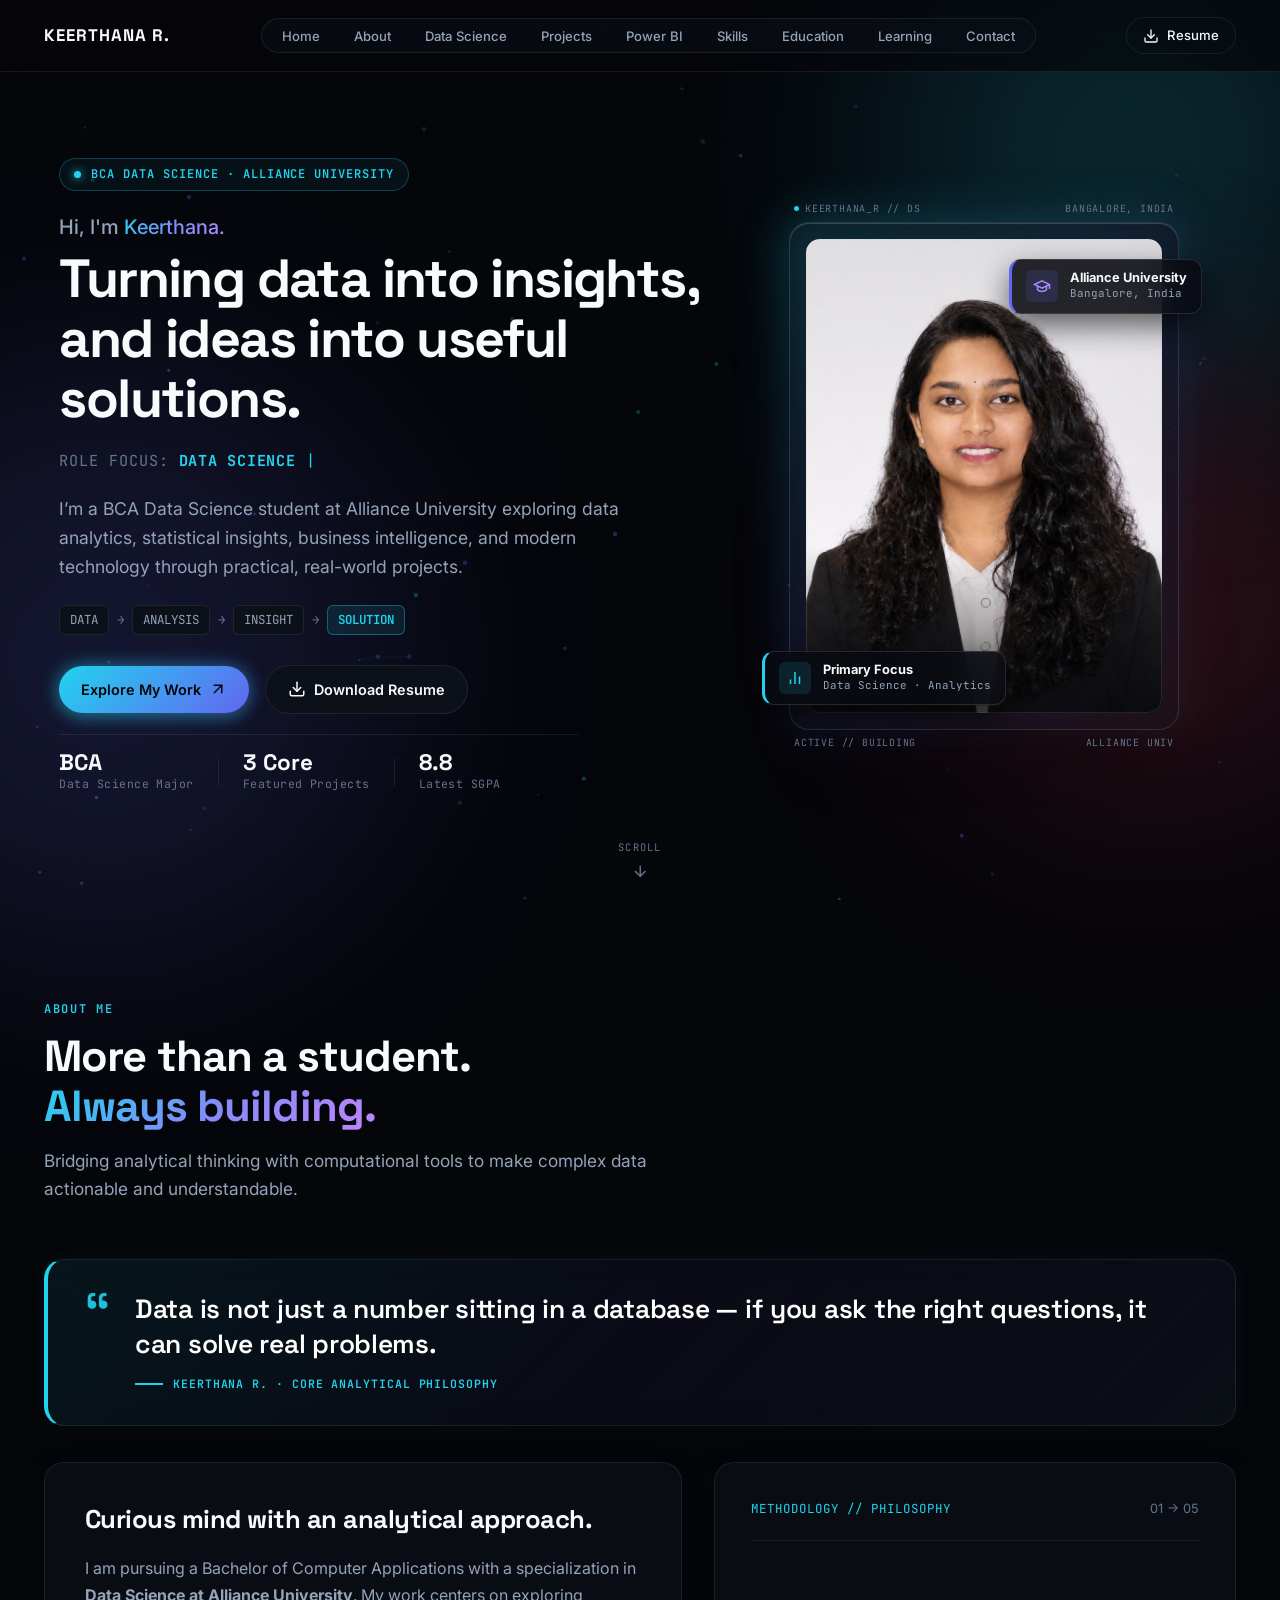
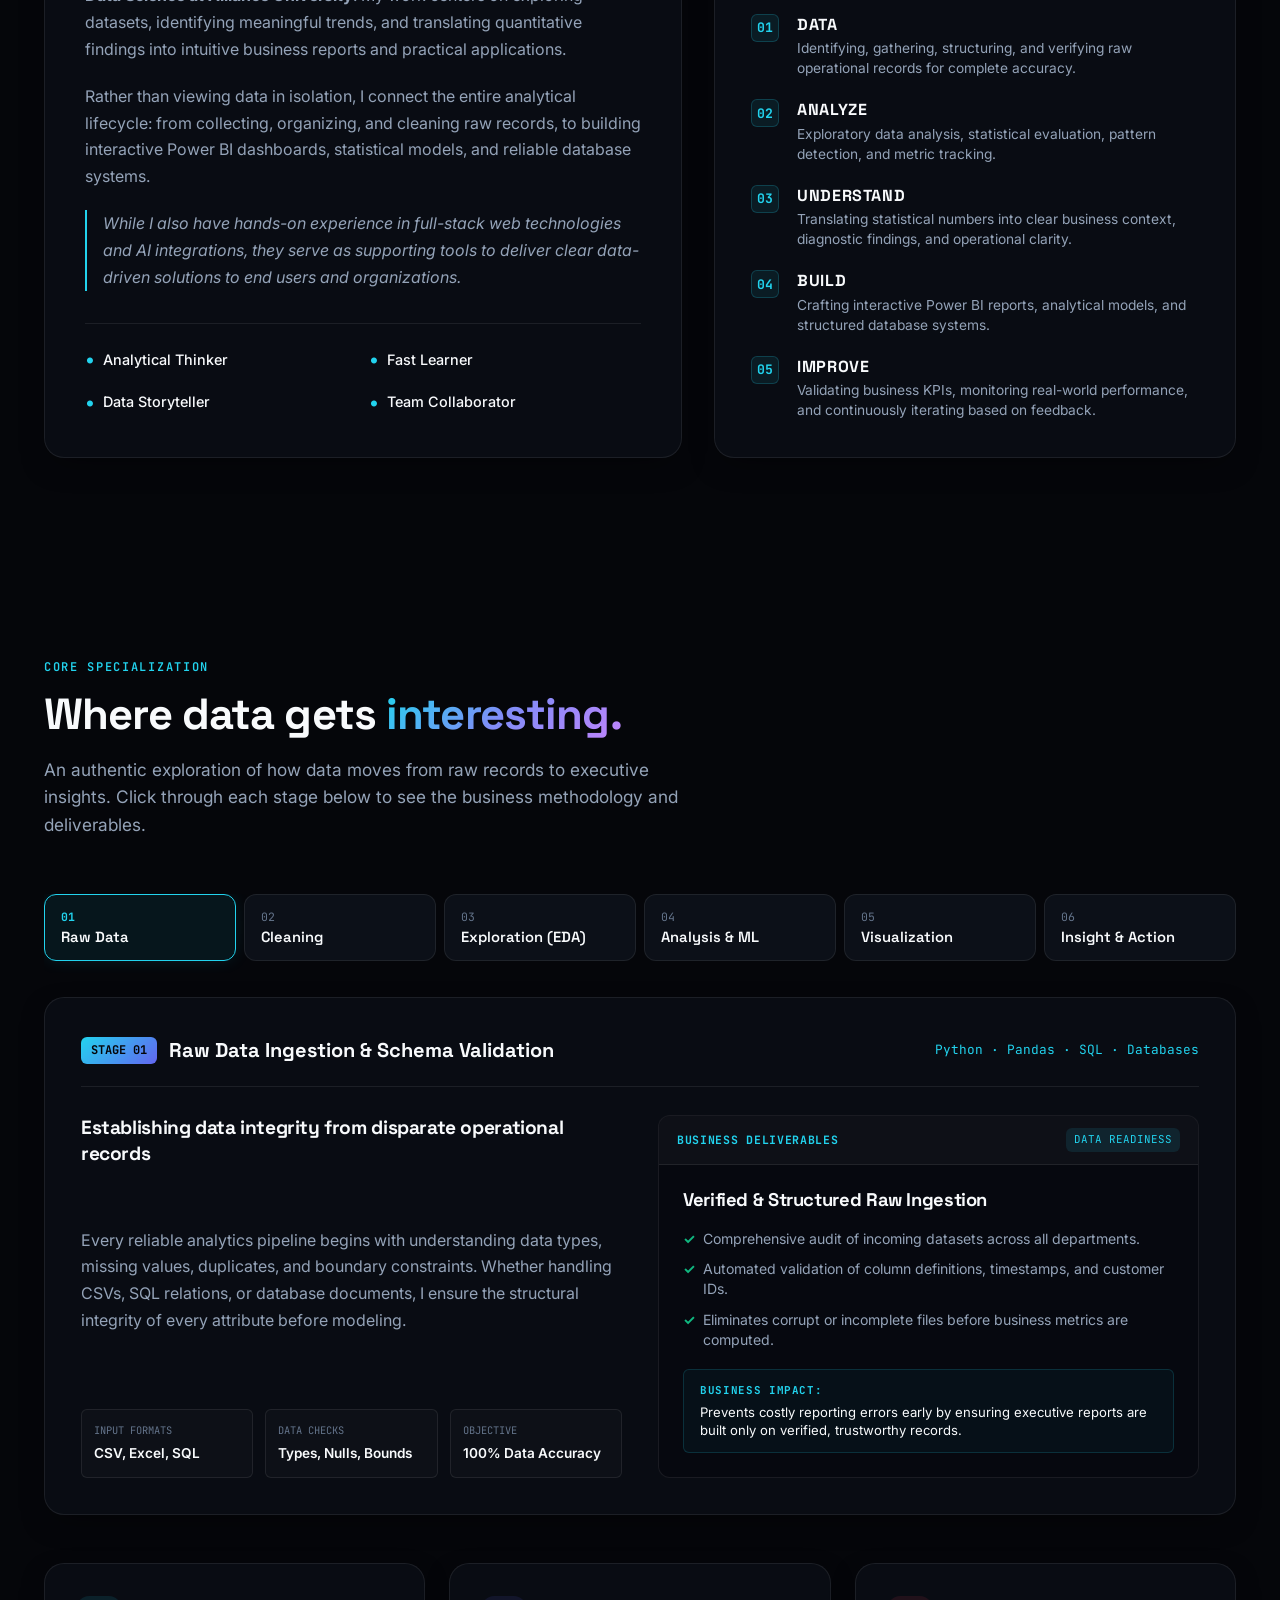
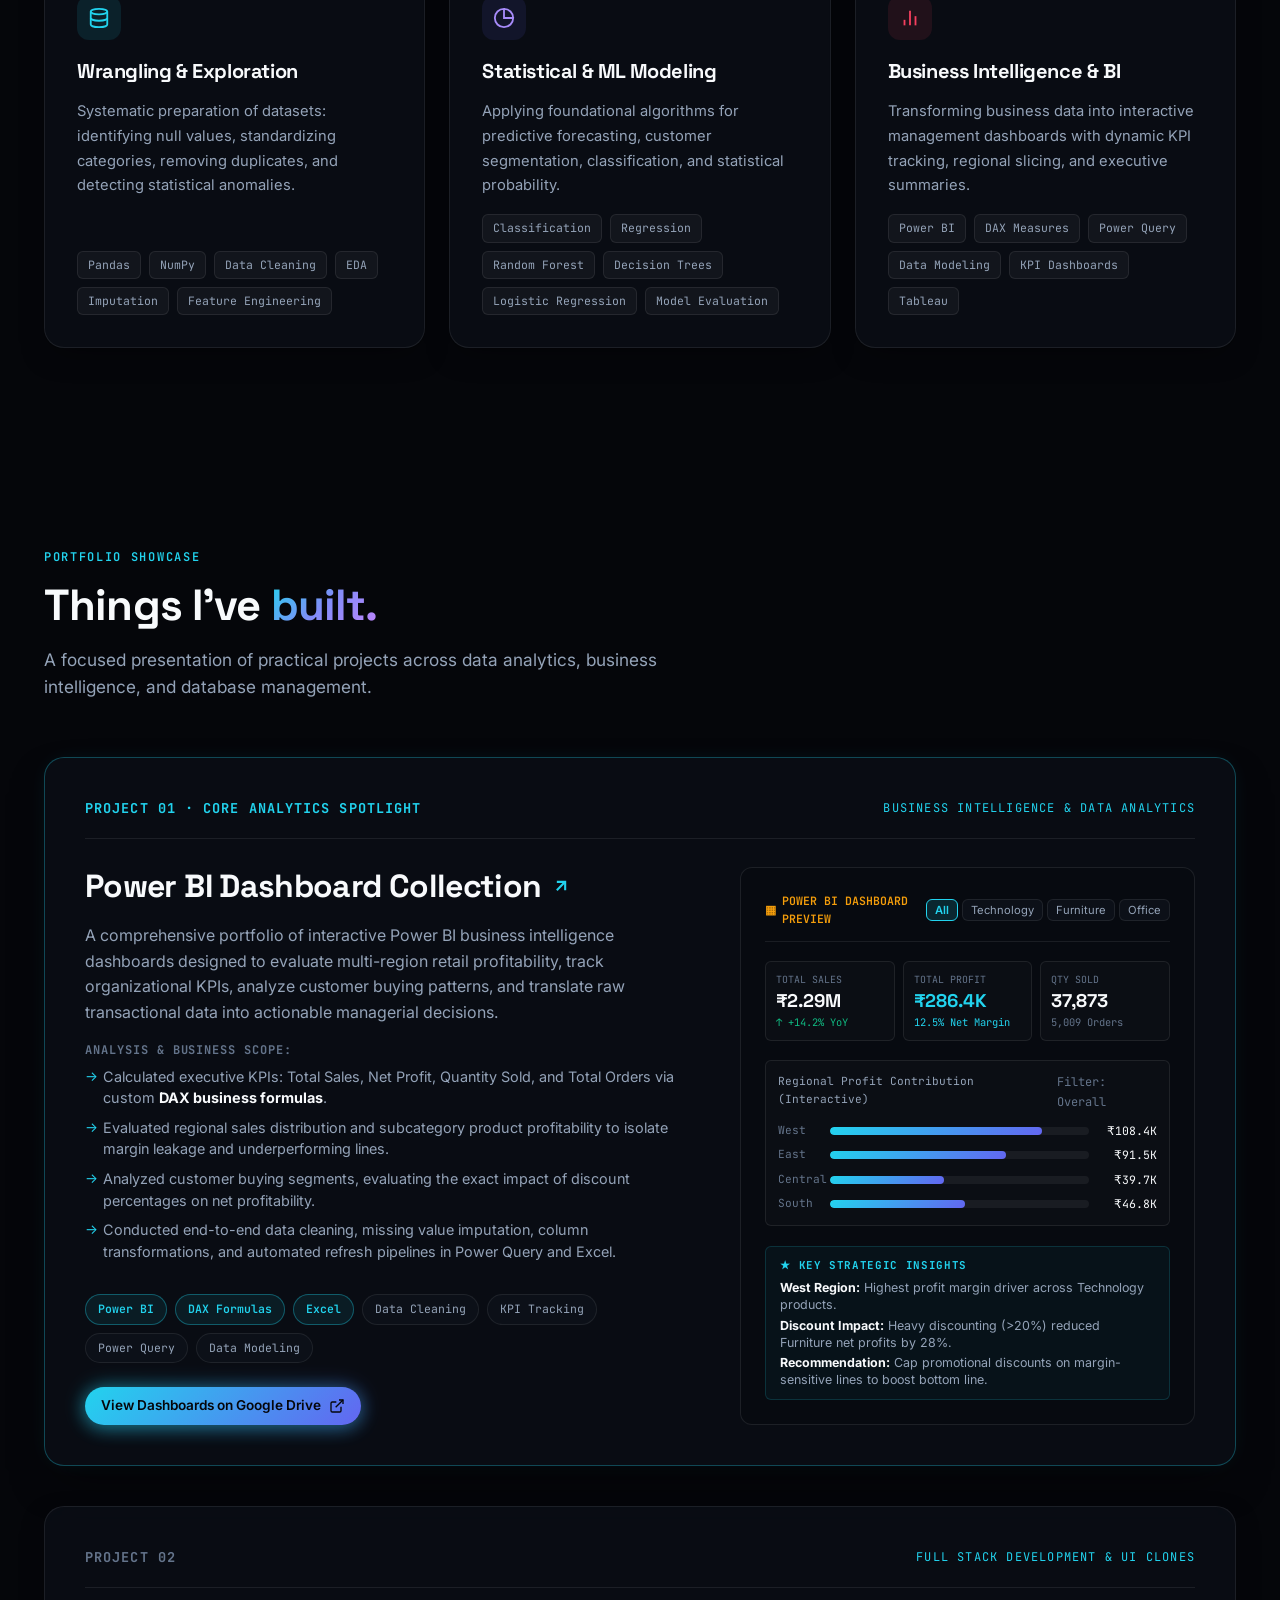
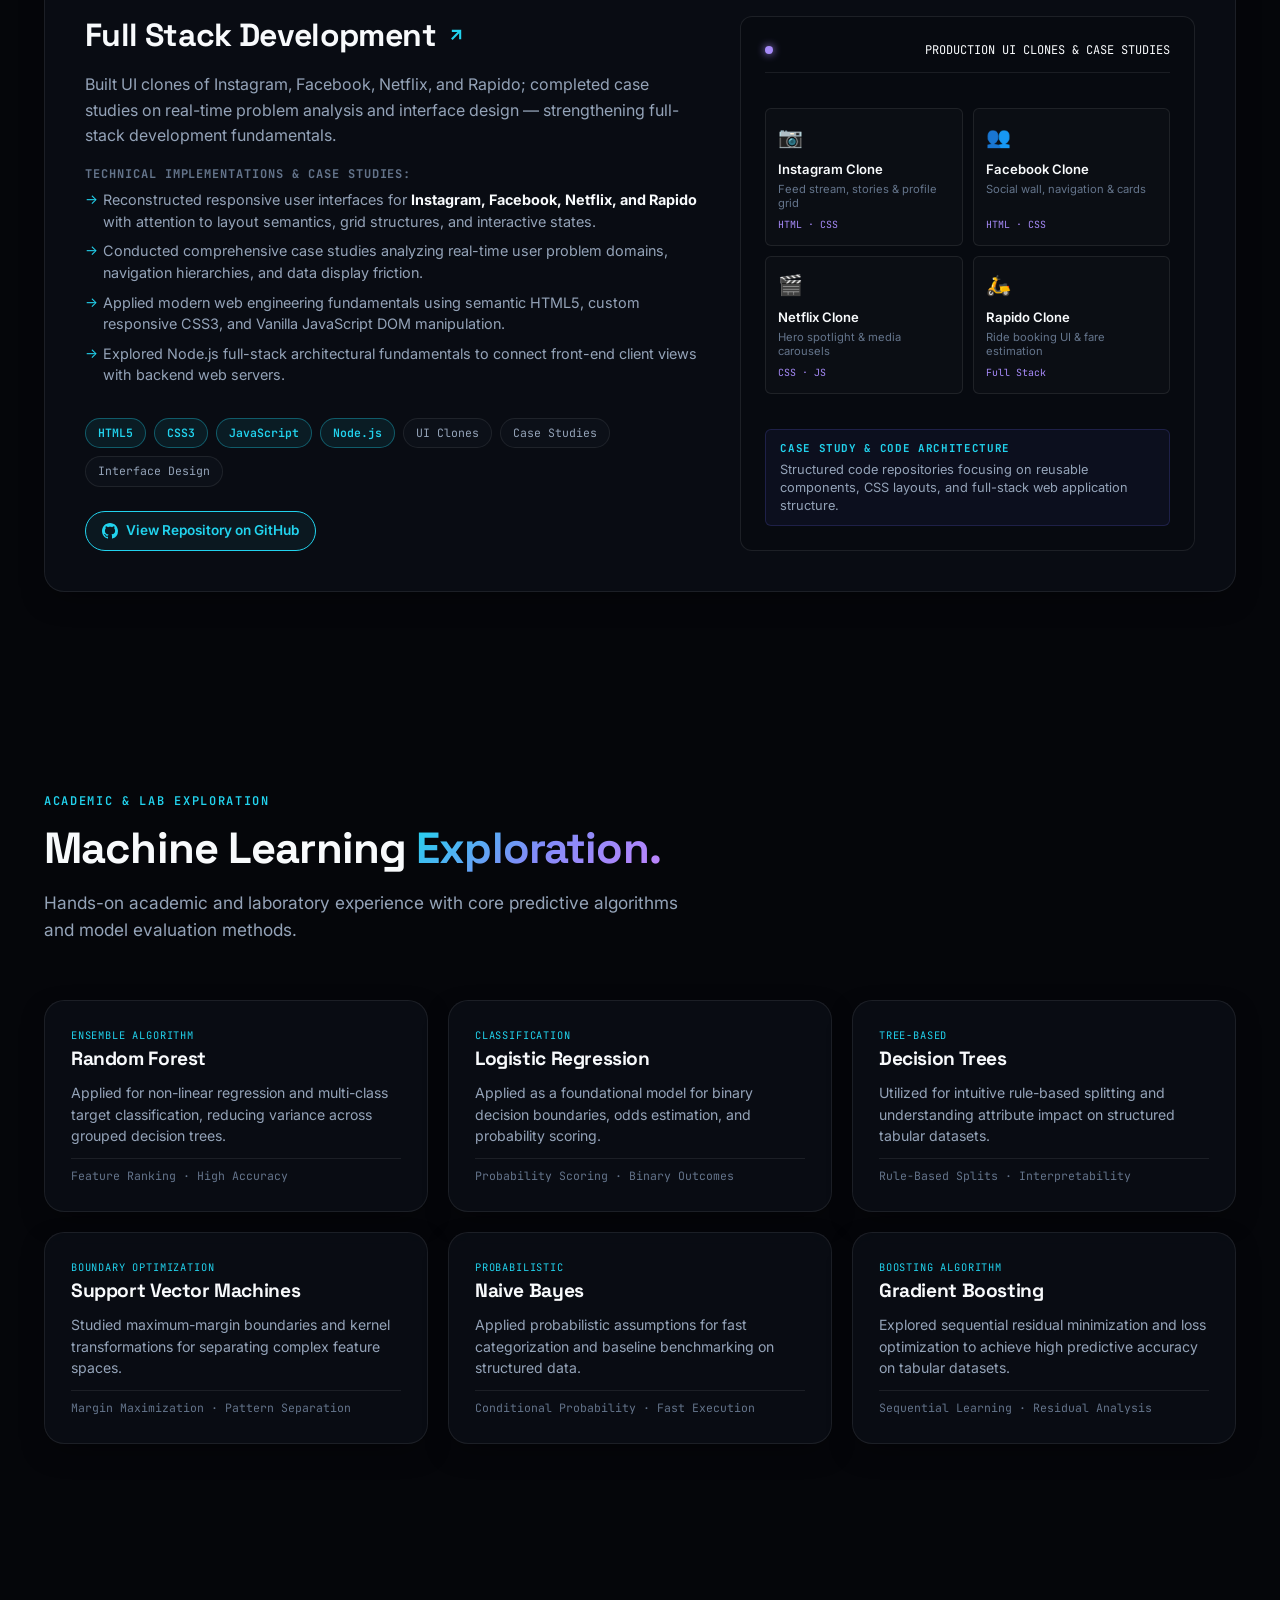
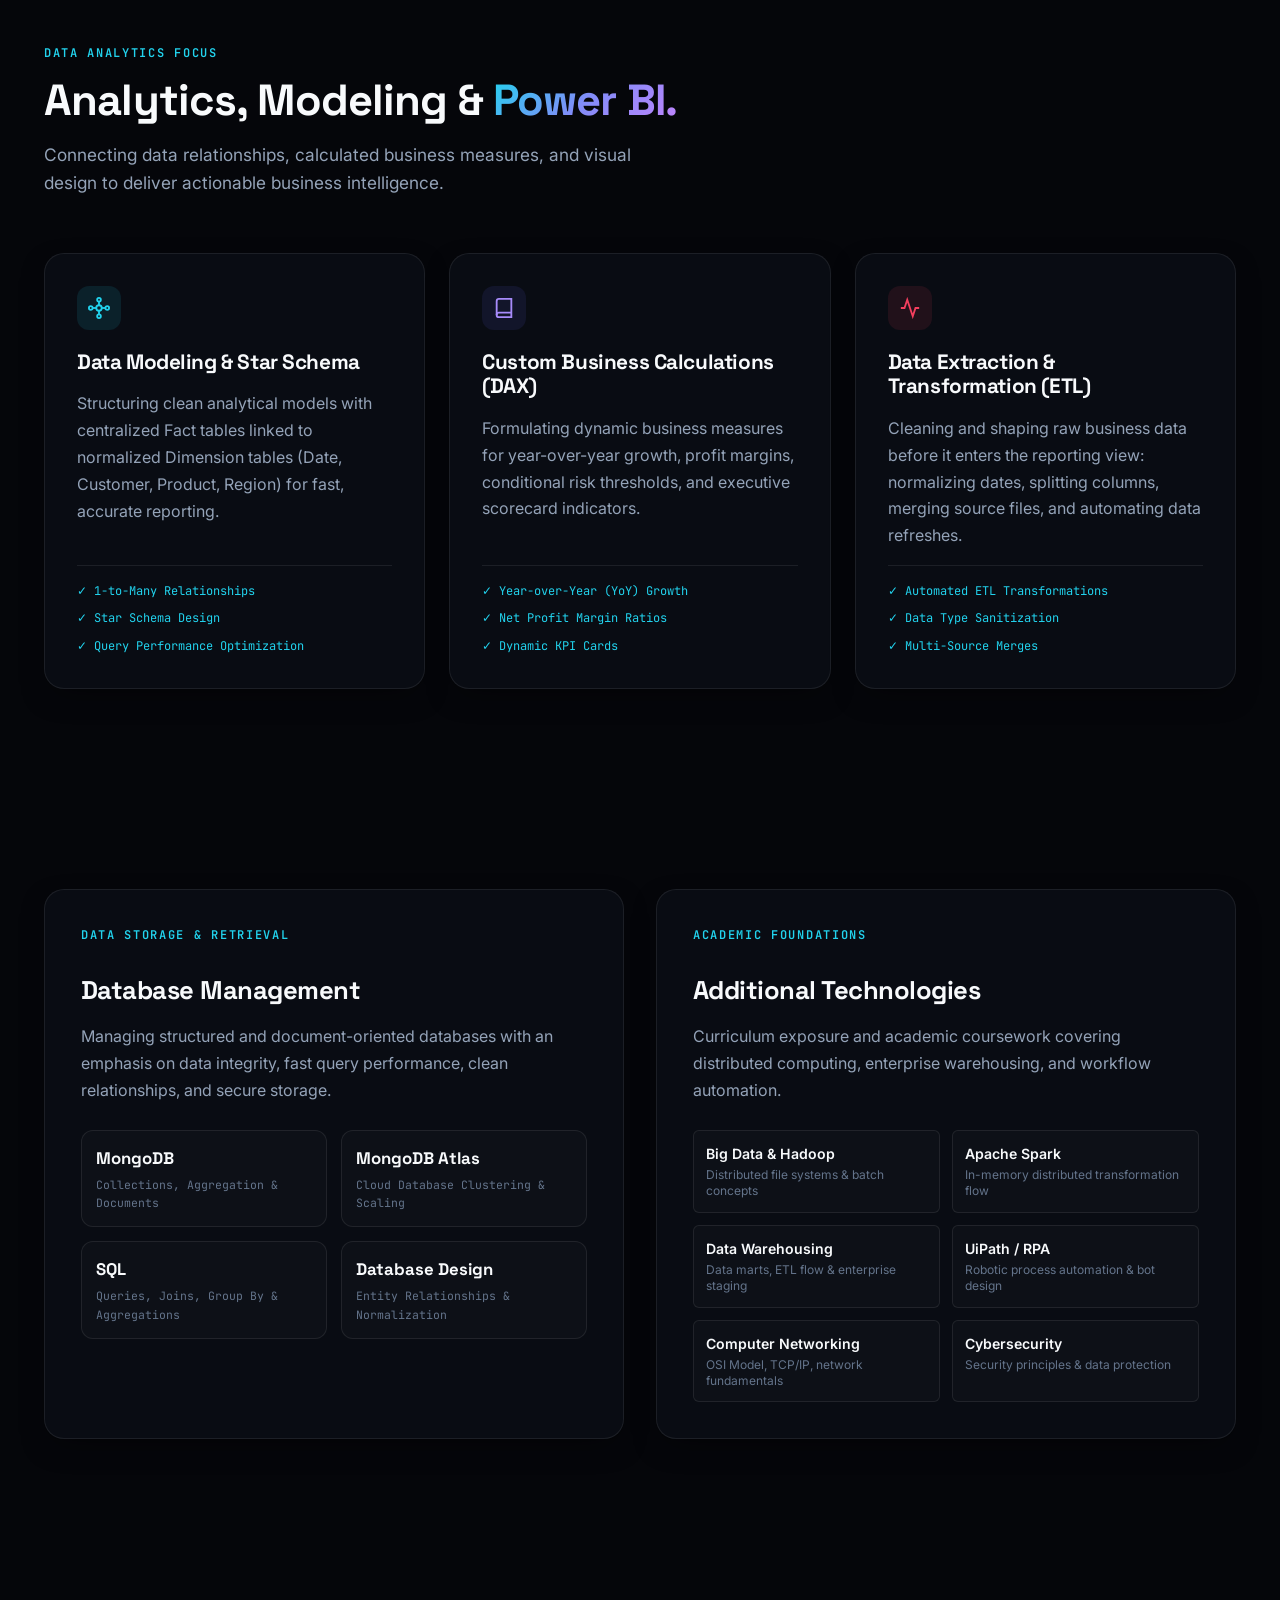
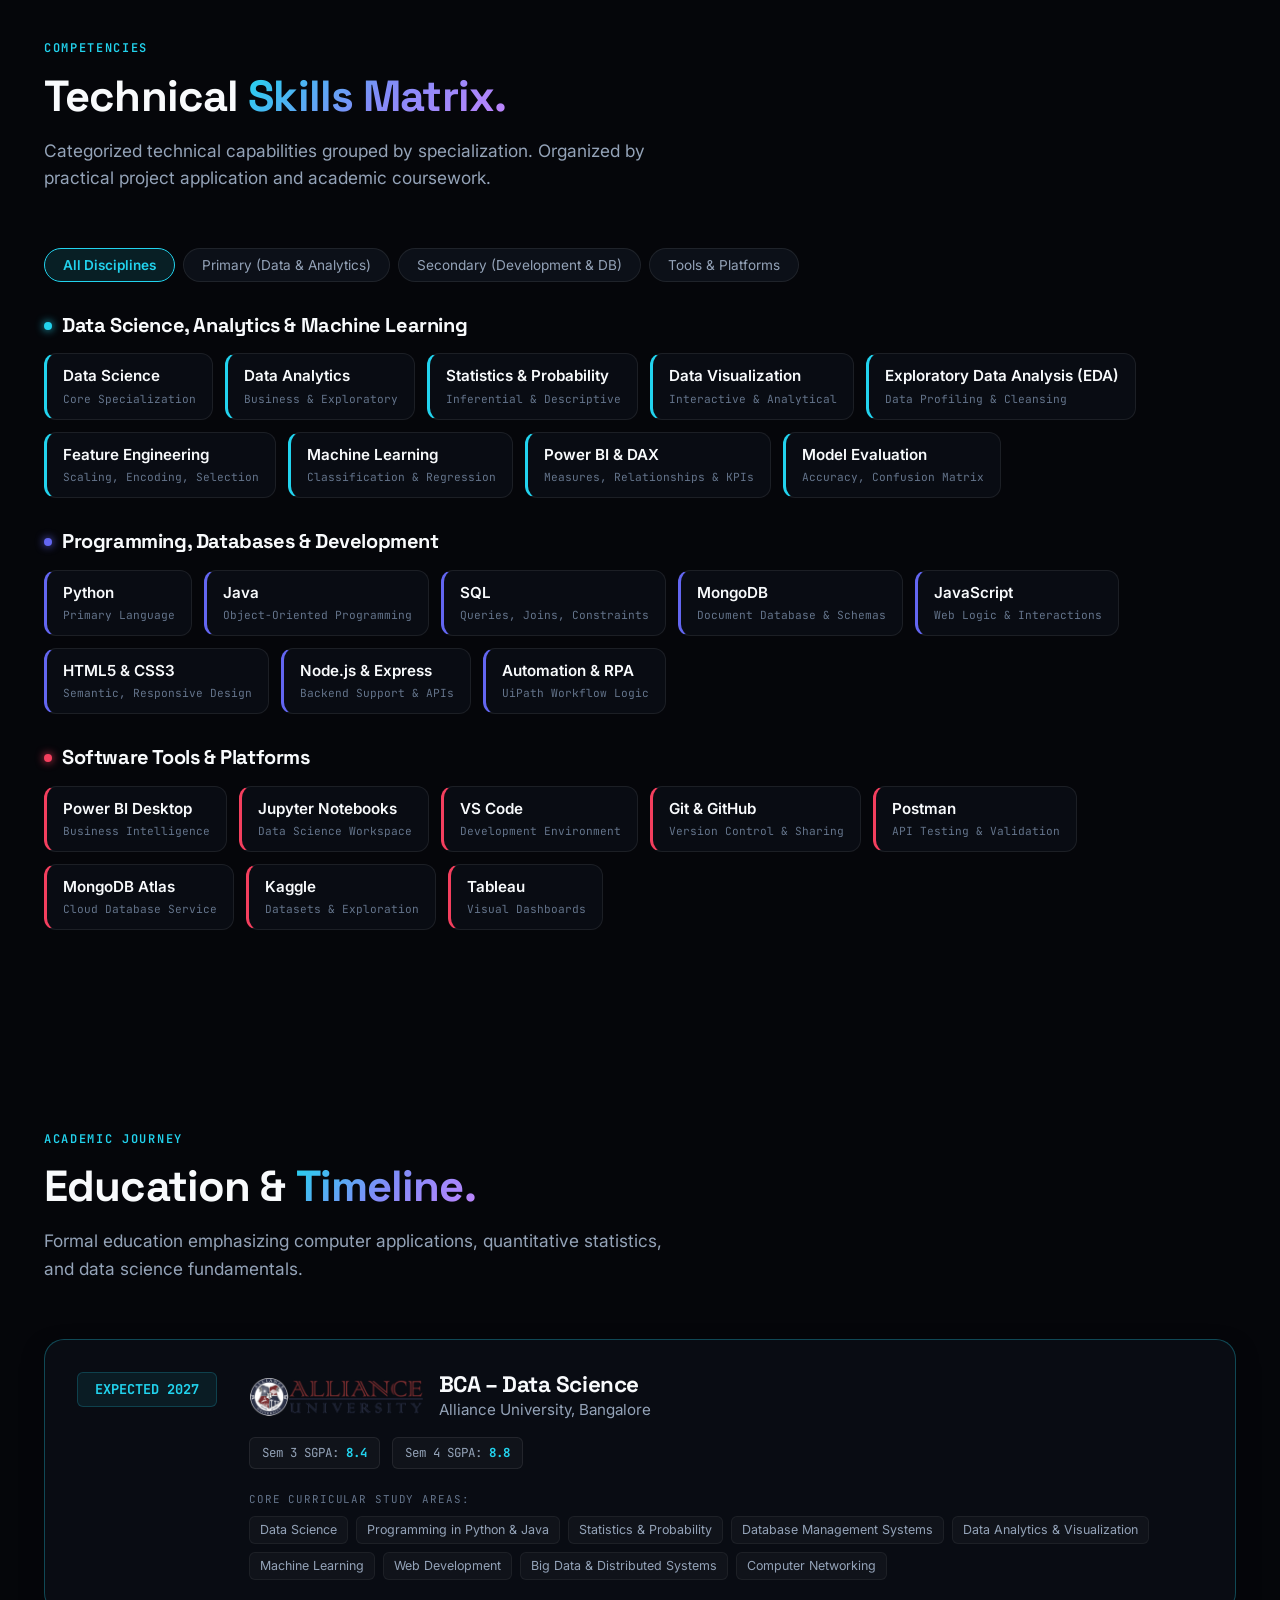
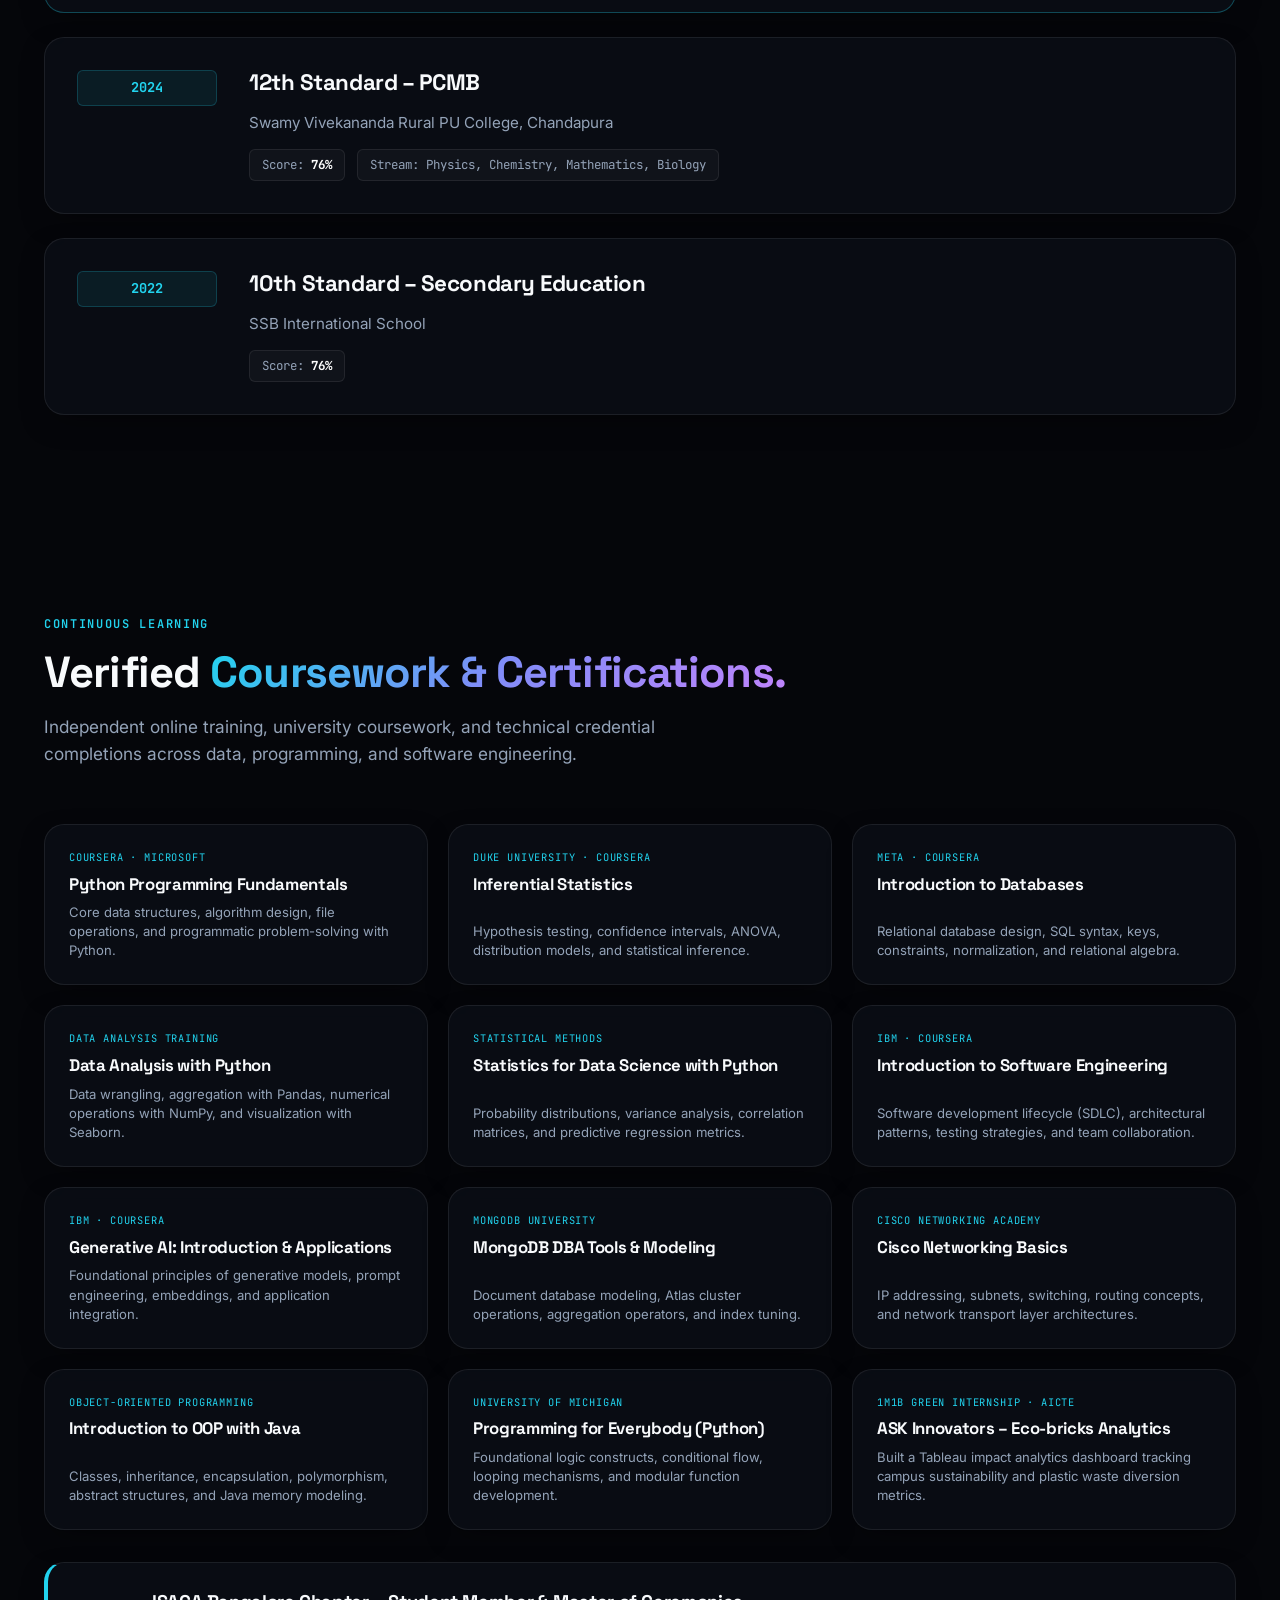
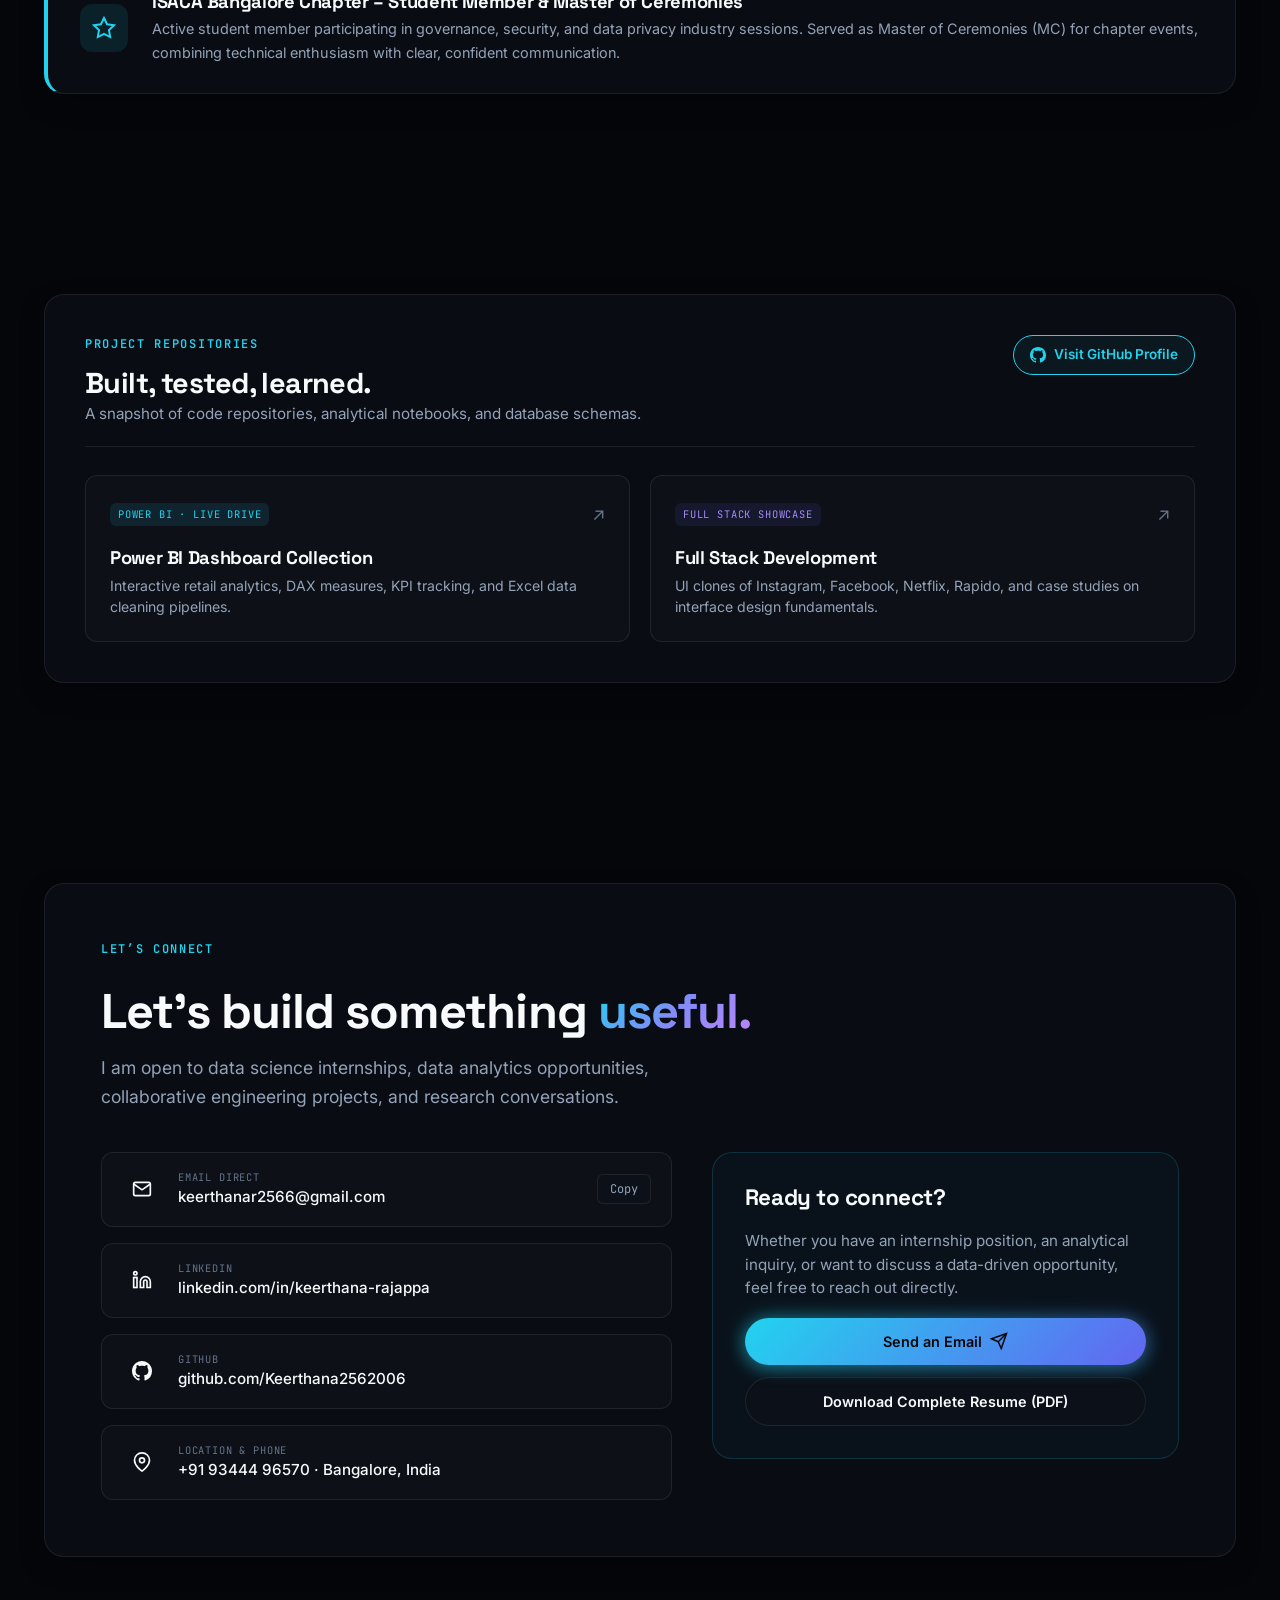
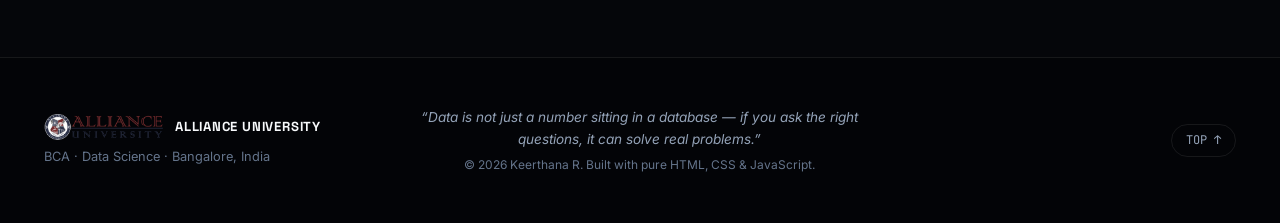
==== commit 9e761eaa: "Add files via upload" ====
--- a/index.html
+++ b/index.html
@@ -1,1864 +1,1604 @@
-<!DOCTYPE html>
-<html lang="en" class="scroll-smooth">
-<head>
-  <meta charset="UTF-8" />
-  <meta name="viewport" content="width=device-width, initial-scale=1.0" />
-  <meta name="description" content="Keerthana R. — Data Science Student, Data Analytics Enthusiast, and Technology Builder at Alliance University. Turning data into insights, and ideas into useful solutions." />
-  <meta name="author" content="Keerthana R." />
-  <meta name="theme-color" content="#05060A" />
-
-  <title>Keerthana R. | Data Science &amp; Analytics Portfolio</title>
-
-  <!-- Google Fonts: Space Grotesk, Inter, JetBrains Mono -->
-  <link rel="preconnect" href="https://fonts.googleapis.com" />
-  <link rel="preconnect" href="https://fonts.gstatic.com" crossorigin />
-  <link href="https://fonts.googleapis.com/css2?family=Inter:wght@300;400;500;600;700&family=JetBrains+Mono:wght@400;500;600;700&family=Space+Grotesk:wght@400;500;600;700&display=swap" rel="stylesheet" />
-
-  <link rel="stylesheet" href="style.css" />
-</head>
-<body id="top">
-  <!-- Interactive Ambient Canvas -->
-  <canvas id="ambient-canvas" aria-hidden="true"></canvas>
-
-  <!-- Ambient Light Orbs -->
-  <div class="ambient-glow orb-1" aria-hidden="true"></div>
-  <div class="ambient-glow orb-2" aria-hidden="true"></div>
-  <div class="ambient-glow orb-3" aria-hidden="true"></div>
-
-  <!-- Subtle Cursor Follower Glow -->
-  <div id="cursor-glow" aria-hidden="true"></div>
-
-  <!-- FIXED NAVIGATION -->
-  <header class="site-header" id="navbar">
-    <div class="header-inner">
-      <!-- Personal Brand Mark -->
-      <a href="#top" class="brand-link" aria-label="Home - Keerthana R.">
-        <span class="brand-name">KEERTHANA R.</span>
-      </a>
-
-      <!-- Desktop Nav Links -->
-      <nav class="desktop-nav" aria-label="Primary Navigation">
-        <ul class="nav-list">
-          <li><a href="#top" class="nav-link active" data-section="top">Home</a></li>
-          <li><a href="#about" class="nav-link" data-section="about">About</a></li>
-          <li><a href="#datascience" class="nav-link" data-section="datascience">Data Science</a></li>
-          <li><a href="#projects" class="nav-link" data-section="projects">Projects</a></li>
-          <li><a href="#analytics" class="nav-link" data-section="analytics">Power BI</a></li>
-          <li><a href="#skills" class="nav-link" data-section="skills">Skills</a></li>
-          <li><a href="#academics" class="nav-link" data-section="academics">Education</a></li>
-          <li><a href="#certifications" class="nav-link" data-section="certifications">Learning</a></li>
-          <li><a href="#contact" class="nav-link" data-section="contact">Contact</a></li>
-        </ul>
-      </nav>
-
-      <!-- Header Actions -->
-      <div class="header-actions">
-        <a href="resume/resume.pdf" target="_blank" rel="noopener noreferrer" class="btn btn-outline-sm btn-resume" title="Download Resume PDF">
-          <svg class="icon-svg" viewBox="0 0 24 24" width="16" height="16" fill="none" stroke="currentColor" stroke-width="2" stroke-linecap="round" stroke-linejoin="round">
-            <path d="M21 15v4a2 2 0 0 1-2 2H5a2 2 0 0 1-2-2v-4"></path>
-            <polyline points="7 10 12 15 17 10"></polyline>
-            <line x1="12" y1="15" x2="12" y2="3"></line>
-          </svg>
-          <span>Resume</span>
-        </a>
-
-        <!-- Mobile Toggle Button -->
-        <button class="mobile-toggle" id="mobile-toggle" aria-label="Toggle navigation menu" aria-expanded="false">
-          <span class="hamburger-bar"></span>
-          <span class="hamburger-bar"></span>
-          <span class="hamburger-bar"></span>
-        </button>
-      </div>
-    </div>
-
-    <!-- Mobile Drawer Navigation -->
-    <div class="mobile-drawer" id="mobile-drawer">
-      <nav aria-label="Mobile Navigation">
-        <ul class="mobile-nav-list">
-          <li><a href="#top" class="mobile-nav-link">Home</a></li>
-          <li><a href="#about" class="mobile-nav-link">About</a></li>
-          <li><a href="#datascience" class="mobile-nav-link">Data Science</a></li>
-          <li><a href="#projects" class="mobile-nav-link">Projects</a></li>
-          <li><a href="#analytics" class="mobile-nav-link">Power BI &amp; Analytics</a></li>
-          <li><a href="#skills" class="mobile-nav-link">Skills</a></li>
-          <li><a href="#academics" class="mobile-nav-link">Education</a></li>
-          <li><a href="#certifications" class="mobile-nav-link">Certifications</a></li>
-          <li><a href="#contact" class="mobile-nav-link">Contact</a></li>
-          <li class="mobile-resume-wrap">
-            <a href="resume/resume.pdf" target="_blank" rel="noopener noreferrer" class="btn btn-primary btn-full">
-              Download Resume (PDF)
-            </a>
-          </li>
-        </ul>
-      </nav>
-    </div>
-  </header>
-
-  <main>
-    <!-- ========================================================
-         HERO SECTION: ART-DIRECTED ASYMMETRICAL COMPOSITION
-         ======================================================== -->
-    <section class="hero-section" id="hero">
-      <div class="container hero-container">
-        
-        <!-- Left Hero Content -->
-        <div class="hero-content">
-          <!-- Small Identity Line -->
-          <div class="identity-badge reveal-item">
-            <span class="status-dot"></span>
-            <span class="mono-badge">BCA DATA SCIENCE &middot; ALLIANCE UNIVERSITY</span>
-          </div>
-
-          <!-- Greeting & Headline -->
-          <div class="greeting-wrap reveal-item">
-            <p class="hero-greeting">Hi, I'm <span class="text-gradient">Keerthana.</span></p>
-            <h1 class="hero-headline">
-              Turning data into insights, and ideas into useful solutions.
-            </h1>
-          </div>
-
-          <!-- Dynamic Role Ticker -->
-          <div class="ticker-wrap reveal-item">
-            <span class="ticker-prefix">ROLE FOCUS:</span>
-            <span class="ticker-text" id="role-ticker">DATA SCIENCE</span>
-            <span class="ticker-cursor">|</span>
-          </div>
-
-          <!-- Concise Introduction -->
-          <p class="hero-desc reveal-item">
-            I’m a BCA Data Science student at Alliance University exploring data analytics, statistical insights, business intelligence, and modern technology through practical, real-world projects.
-          </p>
-
-          <!-- Core Value Proposition Badges -->
-          <div class="pipeline-pill-row reveal-item">
-            <span class="pill-node">DATA</span>
-            <span class="pill-sep">&rarr;</span>
-            <span class="pill-node">ANALYSIS</span>
-            <span class="pill-sep">&rarr;</span>
-            <span class="pill-node">INSIGHT</span>
-            <span class="pill-sep">&rarr;</span>
-            <span class="pill-node highlight">SOLUTION</span>
-          </div>
-
-          <!-- Hero Action CTAs -->
-          <div class="hero-actions reveal-item">
-            <a href="#projects" class="btn btn-primary btn-glow">
-              <span>Explore My Work</span>
-              <svg class="icon-svg" viewBox="0 0 24 24" width="18" height="18" fill="none" stroke="currentColor" stroke-width="2" stroke-linecap="round" stroke-linejoin="round">
-                <line x1="7" y1="17" x2="17" y2="7"></line>
-                <polyline points="7 7 17 7 17 17"></polyline>
-              </svg>
-            </a>
-            <a href="resume/resume.pdf" target="_blank" rel="noopener noreferrer" class="btn btn-secondary">
-              <svg class="icon-svg" viewBox="0 0 24 24" width="18" height="18" fill="none" stroke="currentColor" stroke-width="2" stroke-linecap="round" stroke-linejoin="round">
-                <path d="M21 15v4a2 2 0 0 1-2 2H5a2 2 0 0 1-2-2v-4"></path>
-                <polyline points="7 10 12 15 17 10"></polyline>
-                <line x1="12" y1="15" x2="12" y2="3"></line>
-              </svg>
-              <span>Download Resume</span>
-            </a>
-          </div>
-
-          <!-- Key Quick Stats / Technical Telemetry -->
-          <div class="hero-telemetry reveal-item">
-            <div class="telemetry-block">
-              <span class="telemetry-num">BCA</span>
-              <span class="telemetry-lbl">Data Science Major</span>
-            </div>
-            <div class="telemetry-divider"></div>
-            <div class="telemetry-block">
-              <span class="telemetry-num">3 Core</span>
-              <span class="telemetry-lbl">Featured Projects</span>
-            </div>
-            <div class="telemetry-divider"></div>
-            <div class="telemetry-block">
-              <span class="telemetry-num">8.8</span>
-              <span class="telemetry-lbl">Latest SGPA</span>
-            </div>
-          </div>
-        </div>
-
-        <!-- Right Hero Editorial Portrait Artwork -->
-        <div class="hero-visual reveal-item" id="portrait-wrapper">
-          <div class="portrait-card" id="portrait-card">
-            
-            <!-- Layered Background Gradients -->
-            <div class="portrait-glow" aria-hidden="true"></div>
-            <div class="portrait-mesh" aria-hidden="true"></div>
-            
-            <!-- Corner Technical Telemetry Tags -->
-            <div class="frame-tag frame-tag-tl">
-              <span class="tag-bullet"></span>
-              <span>KEERTHANA_R // DS</span>
-            </div>
-            <div class="frame-tag frame-tag-tr">
-              <span>BANGALORE, INDIA</span>
-            </div>
-            <div class="frame-tag frame-tag-bl">
-              <span>ACTIVE // BUILDING</span>
-            </div>
-            <div class="frame-tag frame-tag-br">
-              <span>ALLIANCE UNIV</span>
-            </div>
-
-            <!-- Authentic Photograph Frame -->
-            <div class="portrait-image-container">
-              <img 
-                src="images/profile.jpg" 
-                alt="Keerthana R. — Data Science Student" 
-                class="portrait-img"
-                loading="eager"
-              />
-              <div class="portrait-overlay"></div>
-              <div class="portrait-border-light"></div>
-            </div>
-
-            <!-- Floating Info Card: Role Focus -->
-            <div class="floating-badge badge-role">
-              <div class="badge-icon">
-                <svg viewBox="0 0 24 24" width="18" height="18" fill="none" stroke="currentColor" stroke-width="2">
-                  <path d="M18 20V10M12 20V4M6 20v-6"></path>
-                </svg>
-              </div>
-              <div class="badge-text">
-                <span class="badge-title">Primary Focus</span>
-                <span class="badge-sub">Data Science &middot; Analytics</span>
-              </div>
-            </div>
-
-            <!-- Floating Info Card: University -->
-            <div class="floating-badge badge-univ">
-              <div class="badge-icon green-icon">
-                <svg viewBox="0 0 24 24" width="18" height="18" fill="none" stroke="currentColor" stroke-width="2">
-                  <path d="M22 10v6M2 10l10-5 10 5-10 5z"></path>
-                  <path d="M6 12v5c3 3 9 3 12 0v-5"></path>
-                </svg>
-              </div>
-              <div class="badge-text">
-                <span class="badge-title">Alliance University</span>
-                <span class="badge-sub">Bangalore, India</span>
-              </div>
-            </div>
-
-          </div>
-        </div>
-
-      </div>
-
-      <!-- Scroll Down Indicator -->
-      <a href="#about" class="scroll-cue" aria-label="Scroll to About section">
-        <span class="cue-label">SCROLL</span>
-        <svg class="cue-arrow" viewBox="0 0 24 24" width="18" height="18" fill="none" stroke="currentColor" stroke-width="2">
-          <line x1="12" y1="5" x2="12" y2="19"></line>
-          <polyline points="19 12 12 19 5 12"></polyline>
-        </svg>
-      </a>
-    </section>
-
-
-    <!-- ========================================================
-         ABOUT SECTION: EDITORIAL LAYOUT
-         ======================================================== -->
-    <section class="section about-section" id="about">
-      <div class="container">
-        
-        <div class="section-header">
-          <div class="section-tag mono">ABOUT ME</div>
-          <h2 class="section-title">More than a student.<br /><span class="text-gradient">Always building.</span></h2>
-          <p class="section-subtitle">
-            Bridging analytical thinking with computational tools to make complex data actionable and understandable.
-          </p>
-        </div>
-
-        <!-- Personal Philosophy Quote Callout -->
-        <div class="philosophy-quote-card card-glass reveal-item">
-          <div class="quote-symbol text-cyan">&ldquo;</div>
-          <div class="quote-content">
-            <blockquote class="quote-statement">
-              Data is not just a number sitting in a database &mdash; if you ask the right questions, it can solve real problems.
-            </blockquote>
-            <div class="quote-signature mono">
-              <span class="sig-line"></span>
-              <span class="sig-text">KEERTHANA R. &middot; CORE ANALYTICAL PHILOSOPHY</span>
-            </div>
-          </div>
-        </div>
-
-        <div class="about-grid">
-          <!-- Main Narrative Block -->
-          <div class="about-narrative-card card-glass">
-            <h3 class="narrative-heading">Curious mind with an analytical approach.</h3>
-            <p>
-              I am pursuing a Bachelor of Computer Applications with a specialization in <strong>Data Science at Alliance University</strong>. My work centers on exploring datasets, identifying meaningful trends, and translating quantitative findings into intuitive business reports and practical applications.
-            </p>
-            <p>
-              Rather than viewing data in isolation, I connect the entire analytical lifecycle: from collecting, organizing, and cleaning raw records, to building interactive Power BI dashboards, statistical models, and reliable database systems.
-            </p>
-            <p class="about-note">
-              While I also have hands-on experience in full-stack web technologies and AI integrations, they serve as supporting tools to deliver clear data-driven solutions to end users and organizations.
-            </p>
-
-            <!-- Quick Attributes Grid -->
-            <div class="attributes-grid">
-              <div class="attribute-pill">
-                <span class="attr-icon">&bull;</span>
-                <span>Analytical Thinker</span>
-              </div>
-              <div class="attribute-pill">
-                <span class="attr-icon">&bull;</span>
-                <span>Fast Learner</span>
-              </div>
-              <div class="attribute-pill">
-                <span class="attr-icon">&bull;</span>
-                <span>Data Storyteller</span>
-              </div>
-              <div class="attribute-pill">
-                <span class="attr-icon">&bull;</span>
-                <span>Team Collaborator</span>
-              </div>
-            </div>
-          </div>
-
-          <!-- Editorial Progression Flow -->
-          <div class="about-progression-card card-glass">
-            <div class="progression-header">
-              <span class="progression-title mono">METHODOLOGY // PHILOSOPHY</span>
-              <span class="progression-code">01 &rarr; 05</span>
-            </div>
-
-            <div class="flow-steps">
-              <div class="flow-step">
-                <div class="step-num">01</div>
-                <div class="step-body">
-                  <div class="step-name">DATA</div>
-                  <div class="step-desc">Identifying, gathering, structuring, and verifying raw operational records for complete accuracy.</div>
-                </div>
-              </div>
-
-              <div class="flow-step">
-                <div class="step-num">02</div>
-                <div class="step-body">
-                  <div class="step-name">ANALYZE</div>
-                  <div class="step-desc">Exploratory data analysis, statistical evaluation, pattern detection, and metric tracking.</div>
-                </div>
-              </div>
-
-              <div class="flow-step">
-                <div class="step-num">03</div>
-                <div class="step-body">
-                  <div class="step-name">UNDERSTAND</div>
-                  <div class="step-desc">Translating statistical numbers into clear business context, diagnostic findings, and operational clarity.</div>
-                </div>
-              </div>
-
-              <div class="flow-step">
-                <div class="step-num">04</div>
-                <div class="step-body">
-                  <div class="step-name">BUILD</div>
-                  <div class="step-desc">Crafting interactive Power BI reports, analytical models, and structured database systems.</div>
-                </div>
-              </div>
-
-              <div class="flow-step">
-                <div class="step-num">05</div>
-                <div class="step-body">
-                  <div class="step-name">IMPROVE</div>
-                  <div class="step-desc">Validating business KPIs, monitoring real-world performance, and continuously iterating based on feedback.</div>
-                </div>
-              </div>
-            </div>
-
-          </div>
-        </div>
-
-      </div>
-    </section>
-
-
-    <!-- ========================================================
-         DATA SCIENCE SECTION: INTERACTIVE WORKFLOW
-         ======================================================== -->
-    <section class="section ds-section" id="datascience">
-      <div class="container">
-        
-        <div class="section-header">
-          <div class="section-tag mono">CORE SPECIALIZATION</div>
-          <h2 class="section-title">Where data gets <span class="text-gradient">interesting.</span></h2>
-          <p class="section-subtitle">
-            An authentic exploration of how data moves from raw records to executive insights. Click through each stage below to see the business methodology and deliverables.
-          </p>
-        </div>
-
-        <!-- Interactive Pipeline Nav Controls -->
-        <div class="pipeline-navigator" role="tablist" aria-label="Data Science Workflow Stages">
-          <button class="pipeline-tab active" data-stage="0" role="tab" aria-selected="true" aria-controls="stage-display">
-            <span class="tab-index">01</span>
-            <span class="tab-label">Raw Data</span>
-          </button>
-          <button class="pipeline-tab" data-stage="1" role="tab" aria-selected="false" aria-controls="stage-display">
-            <span class="tab-index">02</span>
-            <span class="tab-label">Cleaning</span>
-          </button>
-          <button class="pipeline-tab" data-stage="2" role="tab" aria-selected="false" aria-controls="stage-display">
-            <span class="tab-index">03</span>
-            <span class="tab-label">Exploration (EDA)</span>
-          </button>
-          <button class="pipeline-tab" data-stage="3" role="tab" aria-selected="false" aria-controls="stage-display">
-            <span class="tab-index">04</span>
-            <span class="tab-label">Analysis &amp; ML</span>
-          </button>
-          <button class="pipeline-tab" data-stage="4" role="tab" aria-selected="false" aria-controls="stage-display">
-            <span class="tab-index">05</span>
-            <span class="tab-label">Visualization</span>
-          </button>
-          <button class="pipeline-tab" data-stage="5" role="tab" aria-selected="false" aria-controls="stage-display">
-            <span class="tab-index">06</span>
-            <span class="tab-label">Insight &amp; Action</span>
-          </button>
-        </div>
-
-        <!-- Dynamic Pipeline Stage Display (HR & Business Friendly) -->
-        <div class="stage-display card-glass" id="stage-display" role="tabpanel">
-          <div class="stage-meta-row">
-            <div class="stage-badge-group">
-              <span class="stage-num-badge" id="stage-num">STAGE 01</span>
-              <span class="stage-title" id="stage-title">Raw Data Ingestion &amp; Schema Validation</span>
-            </div>
-            <div class="stage-tools mono" id="stage-tools">Python &middot; Pandas &middot; SQL &middot; Databases</div>
-          </div>
-
-          <div class="stage-content-grid">
-            <!-- Left: Description and Practical Approach -->
-            <div class="stage-explanation">
-              <h3 class="stage-subtitle" id="stage-subtitle">Establishing data integrity from disparate operational records</h3>
-              <p id="stage-text">
-                Every reliable analytics pipeline begins with understanding data types, missing values, duplicates, and boundary constraints. Whether handling CSVs, SQL relations, or database documents, I ensure the structural integrity of every attribute before modeling.
-              </p>
-              
-              <div class="stage-metrics-row" id="stage-metrics">
-                <div class="stage-metric-box">
-                  <span class="metric-title">Input Formats</span>
-                  <span class="metric-value">CSV, Excel, SQL</span>
-                </div>
-                <div class="stage-metric-box">
-                  <span class="metric-title">Data Checks</span>
-                  <span class="metric-value">Types, Nulls, Bounds</span>
-                </div>
-                <div class="stage-metric-box">
-                  <span class="metric-title">Objective</span>
-                  <span class="metric-value">100% Data Accuracy</span>
-                </div>
-              </div>
-            </div>
-
-            <!-- Right: Business Deliverables & Practical Value (HR Friendly) -->
-            <div class="stage-summary-card">
-              <div class="summary-card-header">
-                <span class="summary-badge mono">BUSINESS DELIVERABLES</span>
-                <span class="summary-tag mono" id="stage-deliverable-tag">DATA READINESS</span>
-              </div>
-              <div class="summary-card-body">
-                <h4 class="summary-title" id="stage-deliverable-title">Verified &amp; Structured Raw Ingestion</h4>
-                <ul class="summary-list" id="stage-deliverable-list">
-                  <li>Comprehensive audit of incoming datasets across all departments.</li>
-                  <li>Automated validation of column definitions, timestamps, and customer IDs.</li>
-                  <li>Eliminates corrupt or incomplete files before business metrics are computed.</li>
-                </ul>
-                <div class="summary-impact-box" id="stage-impact-box">
-                  <span class="impact-label mono">BUSINESS IMPACT:</span>
-                  <p class="impact-text" id="stage-impact-text">Prevents costly reporting errors early by ensuring executive reports are built only on verified, trustworthy records.</p>
-                </div>
-              </div>
-            </div>
-          </div>
-        </div>
-
-        <!-- Data Science Technical Ecosystem Grid -->
-        <div class="ds-ecosystem-grid">
-          
-          <!-- Card 1: Data Manipulation & Wrangling -->
-          <div class="ecosystem-card card-glass">
-            <div class="card-icon cyan">
-              <svg viewBox="0 0 24 24" width="22" height="22" fill="none" stroke="currentColor" stroke-width="2">
-                <ellipse cx="12" cy="5" rx="9" ry="3"></ellipse>
-                <path d="M21 12c0 1.66-4 3-9 3s-9-1.34-9-3"></path>
-                <path d="M3 5v14c0 1.66 4 3 9 3s9-1.34 9-3V5"></path>
-              </svg>
-            </div>
-            <h3 class="eco-title">Wrangling &amp; Exploration</h3>
-            <p class="eco-desc">Systematic preparation of datasets: identifying null values, standardizing categories, removing duplicates, and detecting statistical anomalies.</p>
-            <div class="tag-cloud">
-              <span class="tag">Pandas</span>
-              <span class="tag">NumPy</span>
-              <span class="tag">Data Cleaning</span>
-              <span class="tag">EDA</span>
-              <span class="tag">Imputation</span>
-              <span class="tag">Feature Engineering</span>
-            </div>
-          </div>
-
-          <!-- Card 2: Statistical Modeling & ML -->
-          <div class="ecosystem-card card-glass">
-            <div class="card-icon violet">
-              <svg viewBox="0 0 24 24" width="22" height="22" fill="none" stroke="currentColor" stroke-width="2">
-                <path d="M12 2a10 10 0 1 0 10 10H12V2z"></path>
-                <path d="M12 2a10 10 0 0 1 10 10"></path>
-              </svg>
-            </div>
-            <h3 class="eco-title">Statistical &amp; ML Modeling</h3>
-            <p class="eco-desc">Applying foundational algorithms for predictive forecasting, customer segmentation, classification, and statistical probability.</p>
-            <div class="tag-cloud">
-              <span class="tag">Classification</span>
-              <span class="tag">Regression</span>
-              <span class="tag">Random Forest</span>
-              <span class="tag">Decision Trees</span>
-              <span class="tag">Logistic Regression</span>
-              <span class="tag">Model Evaluation</span>
-            </div>
-          </div>
-
-          <!-- Card 3: Business Analytics & BI -->
-          <div class="ecosystem-card card-glass">
-            <div class="card-icon rose">
-              <svg viewBox="0 0 24 24" width="22" height="22" fill="none" stroke="currentColor" stroke-width="2">
-                <line x1="18" y1="20" x2="18" y2="10"></line>
-                <line x1="12" y1="20" x2="12" y2="4"></line>
-                <line x1="6" y1="20" x2="6" y2="14"></line>
-              </svg>
-            </div>
-            <h3 class="eco-title">Business Intelligence &amp; BI</h3>
-            <p class="eco-desc">Transforming business data into interactive management dashboards with dynamic KPI tracking, regional slicing, and executive summaries.</p>
-            <div class="tag-cloud">
-              <span class="tag">Power BI</span>
-              <span class="tag">DAX Measures</span>
-              <span class="tag">Power Query</span>
-              <span class="tag">Data Modeling</span>
-              <span class="tag">KPI Dashboards</span>
-              <span class="tag">Tableau</span>
-            </div>
-          </div>
-
-        </div>
-
-      </div>
-    </section>
-
-
-    <!-- ========================================================
-         PROJECTS SECTION: EDITORIAL CASE STUDIES (3 FOCUSED PROJECTS)
-         ======================================================== -->
-    <section class="section projects-section" id="projects">
-      <div class="container">
-        
-        <div class="section-header">
-          <div class="section-tag mono">PORTFOLIO SHOWCASE</div>
-          <h2 class="section-title">Things I’ve <span class="text-gradient">built.</span></h2>
-          <p class="section-subtitle">
-            A focused presentation of practical projects across data analytics, business intelligence, and database management.
-          </p>
-        </div>
-
-        <div class="editorial-projects-list">
-
-          <!-- PROJECT 01: POWER BI DASHBOARD COLLECTION -->
-          <article class="project-case-study card-glass featured-project" id="project-powerbi">
-            <div class="project-meta-top">
-              <span class="project-num mono text-primary">PROJECT 01 &middot; CORE ANALYTICS SPOTLIGHT</span>
-              <span class="project-category mono">BUSINESS INTELLIGENCE &amp; DATA ANALYTICS</span>
-            </div>
-
-            <div class="project-layout-grid">
-              <!-- Left Project Info -->
-              <div class="project-details">
-                <h3 class="project-name">
-                  <a href="https://drive.google.com/drive/folders/1_rfvH_tK7TE118YBQyM7uThEkgkOBB5X?usp=drive_link" target="_blank" rel="noopener noreferrer" class="project-title-link" title="Open Power BI Dashboard Collection on Google Drive">
-                    <span>Power BI Dashboard Collection</span>
-                    <svg class="link-arrow-icon" viewBox="0 0 24 24" width="20" height="20" fill="none" stroke="currentColor" stroke-width="2.5">
-                      <path d="M7 17L17 7"></path>
-                      <polyline points="7 7 17 7 17 17"></polyline>
-                    </svg>
-                  </a>
-                </h3>
-                <p class="project-overview">
-                  A comprehensive portfolio of interactive Power BI business intelligence dashboards designed to evaluate multi-region retail profitability, track organizational KPIs, analyze customer buying patterns, and translate raw transactional data into actionable managerial decisions.
-                </p>
-
-                <div class="project-highlights">
-                  <h4 class="highlight-title mono">ANALYSIS &amp; BUSINESS SCOPE:</h4>
-                  <ul class="highlight-list">
-                    <li>Calculated executive KPIs: Total Sales, Net Profit, Quantity Sold, and Total Orders via custom <strong>DAX business formulas</strong>.</li>
-                    <li>Evaluated regional sales distribution and subcategory product profitability to isolate margin leakage and underperforming lines.</li>
-                    <li>Analyzed customer buying segments, evaluating the exact impact of discount percentages on net profitability.</li>
-                    <li>Conducted end-to-end data cleaning, missing value imputation, column transformations, and automated refresh pipelines in Power Query and Excel.</li>
-                  </ul>
-                </div>
-
-                <div class="project-tech-stack">
-                  <span class="tech-badge highlight">Power BI</span>
-                  <span class="tech-badge highlight">DAX Formulas</span>
-                  <span class="tech-badge highlight">Excel</span>
-                  <span class="tech-badge">Data Cleaning</span>
-                  <span class="tech-badge">KPI Tracking</span>
-                  <span class="tech-badge">Power Query</span>
-                  <span class="tech-badge">Data Modeling</span>
-                </div>
-
-                <div class="project-actions">
-                  <a href="https://drive.google.com/drive/folders/1_rfvH_tK7TE118YBQyM7uThEkgkOBB5X?usp=drive_link" target="_blank" rel="noopener noreferrer" class="btn btn-primary btn-sm btn-glow">
-                    <span>View Dashboards on Google Drive</span>
-                    <svg class="icon-svg" viewBox="0 0 24 24" width="16" height="16" fill="none" stroke="currentColor" stroke-width="2">
-                      <path d="M18 13v6a2 2 0 0 1-2 2H5a2 2 0 0 1-2-2V8a2 2 0 0 1 2-2h6"></path>
-                      <polyline points="15 3 21 3 21 9"></polyline>
-                      <line x1="10" y1="14" x2="21" y2="3"></line>
-                    </svg>
-                  </a>
-                </div>
-              </div>
-
-              <!-- Right Interactive Power BI Simulation Dashboard -->
-              <div class="project-visual-pane">
-                <div class="interactive-card-inner bi-dashboard-mock">
-                  <div class="visual-header">
-                    <div class="bi-brand mono">
-                      <span class="bi-icon">&#9638;</span> POWER BI DASHBOARD PREVIEW
-                    </div>
-                    <div class="bi-filters" id="bi-category-filters">
-                      <button class="bi-btn active" data-cat="all">All</button>
-                      <button class="bi-btn" data-cat="tech">Technology</button>
-                      <button class="bi-btn" data-cat="furn">Furniture</button>
-                      <button class="bi-btn" data-cat="off">Office</button>
-                    </div>
-                  </div>
-
-                  <!-- Dynamic Metric Cards -->
-                  <div class="bi-metrics-grid">
-                    <div class="bi-kpi-card">
-                      <span class="bi-kpi-lbl mono">TOTAL SALES</span>
-                      <span class="bi-kpi-val" id="kpi-sales">&#8377;2.29M</span>
-                      <span class="bi-kpi-sub mono text-green">&uarr; +14.2% YoY</span>
-                    </div>
-                    <div class="bi-kpi-card">
-                      <span class="bi-kpi-lbl mono">TOTAL PROFIT</span>
-                      <span class="bi-kpi-val text-primary" id="kpi-profit">&#8377;286.4K</span>
-                      <span class="bi-kpi-sub mono text-cyan">12.5% Net Margin</span>
-                    </div>
-                    <div class="bi-kpi-card">
-                      <span class="bi-kpi-lbl mono">QTY SOLD</span>
-                      <span class="bi-kpi-val" id="kpi-qty">37,873</span>
-                      <span class="bi-kpi-sub mono">5,009 Orders</span>
-                    </div>
-                  </div>
-
-                  <!-- Simulated Regional & Category Visual Bar Chart -->
-                  <div class="bi-chart-box">
-                    <div class="chart-header mono">
-                      <span>Regional Profit Contribution (Interactive)</span>
-                      <span class="text-xs text-muted">Filter: <span id="bi-active-filter-name">Overall</span></span>
-                    </div>
-                    
-                    <div class="bi-bars-list" id="bi-bars">
-                      <div class="bar-item">
-                        <span class="bar-lbl mono">West</span>
-                        <div class="bar-track"><div class="bar-fill" style="width: 82%;"></div></div>
-                        <span class="bar-val mono">&#8377;108.4K</span>
-                      </div>
-                      <div class="bar-item">
-                        <span class="bar-lbl mono">East</span>
-                        <div class="bar-track"><div class="bar-fill" style="width: 68%;"></div></div>
-                        <span class="bar-val mono">&#8377;91.5K</span>
-                      </div>
-                      <div class="bar-item">
-                        <span class="bar-lbl mono">Central</span>
-                        <div class="bar-track"><div class="bar-fill" style="width: 44%;"></div></div>
-                        <span class="bar-val mono">&#8377;39.7K</span>
-                      </div>
-                      <div class="bar-item">
-                        <span class="bar-lbl mono">South</span>
-                        <div class="bar-track"><div class="bar-fill" style="width: 52%;"></div></div>
-                        <span class="bar-val mono">&#8377;46.8K</span>
-                      </div>
-                    </div>
-                  </div>
-
-                  <!-- Actionable Business Insights Callout (HR Friendly) -->
-                  <div class="bi-insights-box">
-                    <span class="insights-title mono">&#9733; KEY STRATEGIC INSIGHTS</span>
-                    <ul class="insights-list">
-                      <li><strong>West Region:</strong> Highest profit margin driver across Technology products.</li>
-                      <li><strong>Discount Impact:</strong> Heavy discounting (&gt;20%) reduced Furniture net profits by 28%.</li>
-                      <li><strong>Recommendation:</strong> Cap promotional discounts on margin-sensitive lines to boost bottom line.</li>
-                    </ul>
-                  </div>
-                </div>
-              </div>
-            </div>
-          </article>
-
-
-          <!-- PROJECT 02: CAMPUSCART -->
-          <article class="project-case-study card-glass">
-            <div class="project-meta-top">
-              <span class="project-num mono">PROJECT 02</span>
-              <span class="project-category mono">DATABASE ARCHITECTURE &amp; FULL STACK</span>
-            </div>
-
-            <div class="project-layout-grid">
-              <!-- Left Project Info -->
-              <div class="project-details">
-                <h3 class="project-name">Campuscart</h3>
-                <p class="project-overview">
-                  A dedicated campus shopping web platform developed as an integrated four-person team project, enabling students to conveniently purchase academic supplies and books within the university campus ecosystem.
-                </p>
-
-                <!-- Explicit Team Role Clarification -->
-                <div class="team-role-banner">
-                  <div class="role-badge-label mono">COLLABORATIVE TEAM PROJECT</div>
-                  <div class="team-roster">
-                    <span class="team-member">Pooja (Frontend)</span>
-                    <span class="team-sep">&bull;</span>
-                    <span class="team-member">Sharvani (Backend)</span>
-                    <span class="team-sep">&bull;</span>
-                    <span class="team-member highlight-role">Keerthana (Database Management)</span>
-                    <span class="team-sep">&bull;</span>
-                    <span class="team-member">Pragna (Integration)</span>
-                  </div>
-                </div>
-
-                <div class="project-highlights">
-                  <h4 class="highlight-title mono">MY ROLE &amp; DATABASE CONTRIBUTIONS:</h4>
-                  <ul class="highlight-list">
-                    <li>Led the end-to-end <strong>MongoDB database design</strong>, structuring collections for Users, Products, Carts, and Orders.</li>
-                    <li>Designed clean relational associations between student accounts, dynamic shopping carts, and completed transactions.</li>
-                    <li>Structured authentication data models with secure credential validation support.</li>
-                    <li>Conducted comprehensive API endpoint verification and CRUD query testing using Postman.</li>
-                  </ul>
-                </div>
-
-                <div class="project-tech-stack">
-                  <span class="tech-badge highlight">MongoDB</span>
-                  <span class="tech-badge">Database Design</span>
-                  <span class="tech-badge">Data Modeling</span>
-                  <span class="tech-badge">Node.js</span>
-                  <span class="tech-badge">Express</span>
-                  <span class="tech-badge">Postman Testing</span>
-                </div>
-
-                <div class="project-actions">
-                  <a href="https://github.com/Keerthana2562006" target="_blank" rel="noopener noreferrer" class="btn btn-outline-cyan btn-sm">
-                    <svg viewBox="0 0 24 24" width="16" height="16" fill="currentColor">
-                      <path d="M12 0C5.37 0 0 5.37 0 12c0 5.31 3.435 9.795 8.205 11.385.6.105.825-.255.825-.57 0-.285-.015-1.23-.015-2.235-3.015.555-3.795-.735-4.035-1.41-.135-.345-.72-1.41-1.23-1.695-.42-.225-1.02-.78-.015-.795.945-.015 1.62.87 1.845 1.23 1.08 1.815 2.805 1.305 3.495.99.105-.78.42-1.305.765-1.605-2.67-.3-5.46-1.335-5.46-5.925 0-1.305.465-2.385 1.23-3.225-.12-.3-.54-1.53.12-3.18 0 0 1.005-.315 3.3 1.23.96-.27 1.98-.405 3-.405s2.04.135 3 .405c2.295-1.56 3.3-1.23 3.3-1.23.66 1.65.24 2.88.12 3.18.765.84 1.23 1.905 1.23 3.225 0 4.605-2.805 5.625-5.475 5.925.435.375.81 1.095.81 2.22 0 1.605-.015 2.895-.015 3.3 0 .315.225.69.825.57A12.02 12.02 0 0024 12c0-6.63-5.37-12-12-12z"/>
-                    </svg>
-                    <span>View GitHub Profile</span>
-                  </a>
-                </div>
-              </div>
-
-              <!-- Right Database Architecture Visual Card (HR Friendly) -->
-              <div class="project-visual-pane">
-                <div class="interactive-card-inner">
-                  <div class="visual-header">
-                    <span class="dot-status cyan"></span>
-                    <span class="mono text-xs">DATABASE ARCHITECTURE OVERVIEW</span>
-                  </div>
-
-                  <div class="db-visual-summary">
-                    <div class="db-entity-grid">
-                      <div class="entity-card">
-                        <div class="entity-icon">&#128100;</div>
-                        <div class="entity-info">
-                          <span class="entity-name">User Accounts</span>
-                          <span class="entity-sub">Secure credentials &amp; student roles</span>
-                        </div>
-                      </div>
-
-                      <div class="entity-card">
-                        <div class="entity-icon">&#128722;</div>
-                        <div class="entity-info">
-                          <span class="entity-name">Cart Management</span>
-                          <span class="entity-sub">Real-time item &amp; quantity tracking</span>
-                        </div>
-                      </div>
-
-                      <div class="entity-card">
-                        <div class="entity-icon">&#128230;</div>
-                        <div class="entity-info">
-                          <span class="entity-name">Product Catalog</span>
-                          <span class="entity-sub">Categories, prices &amp; inventory state</span>
-                        </div>
-                      </div>
-
-                      <div class="entity-card">
-                        <div class="entity-icon">&#128196;</div>
-                        <div class="entity-info">
-                          <span class="entity-name">Order History</span>
-                          <span class="entity-sub">Timestamped receipts &amp; status</span>
-                        </div>
-                      </div>
-                    </div>
-
-                    <div class="db-value-callout">
-                      <span class="callout-label mono">BUSINESS VALUE DELIVERED</span>
-                      <p class="callout-desc">Optimized data models eliminated duplicate records, preserved cart items between sessions, and ensured instant search response for students.</p>
-                    </div>
-                  </div>
-
-                </div>
-              </div>
-            </div>
-          </article>
-
-
-          <!-- PROJECT 03: TURNING PLASTIC WASTE INTO SUSTAINABLE BUILDING BLOCKS -->
-          <article class="project-case-study card-glass" id="project-ecobricks">
-            <div class="project-meta-top">
-              <span class="project-num mono text-primary">PROJECT 03 &middot; GREEN INTERNSHIP</span>
-              <span class="project-category mono">SUSTAINABILITY ANALYTICS &amp; TABLEAU</span>
-            </div>
-
-            <div class="project-layout-grid">
-              <!-- Left Project Info -->
-              <div class="project-details">
-                <h3 class="project-name">
-                  <a href="https://ask-innovators-ecobricks.netlify.app/" target="_blank" rel="noopener noreferrer" class="project-title-link" title="Open Eco-bricks Project Portal">
-                    <span>Turning Plastic Waste into Sustainable Building Blocks</span>
-                    <svg class="link-arrow-icon" viewBox="0 0 24 24" width="20" height="20" fill="none" stroke="currentColor" stroke-width="2.5">
-                      <path d="M7 17L17 7"></path>
-                      <polyline points="7 7 17 7 17 17"></polyline>
-                    </svg>
-                  </a>
-                </h3>
-                <p class="project-overview">
-                  Led a campus-wide plastic collection drive and eco-brick production initiative under the 1M1B Green Internship. Built a Tableau dashboard to track and visualise environmental impact analytics. Project supported by AICTE and Salesforce.
-                </p>
-
-                <div class="project-highlights">
-                  <h4 class="highlight-title mono">KEY INITIATIVES &amp; ANALYTICAL OUTCOMES:</h4>
-                  <ul class="highlight-list">
-                    <li>Spearheaded on-campus waste collection drives, mobilizing student volunteers to divert non-biodegradable plastics from municipal landfills.</li>
-                    <li>Developed an interactive <strong>Tableau analytics dashboard</strong> visualizing collection weights, eco-brick conversion yield, and carbon offset metrics.</li>
-                    <li>Completed under the prestigious <strong>1M1B (One Million Leaders) Green Internship</strong>, recognized and supported by <strong>AICTE</strong> and <strong>Salesforce</strong>.</li>
-                    <li>Designed and launched the project web portal showcasing circular economy case studies and environmental impact data.</li>
-                  </ul>
-                </div>
-
-                <div class="project-tech-stack">
-                  <span class="tech-badge highlight">Tableau</span>
-                  <span class="tech-badge">Environmental Analytics</span>
-                  <span class="tech-badge">Impact Metrics</span>
-                  <span class="tech-badge">AICTE</span>
-                  <span class="tech-badge">Salesforce</span>
-                  <span class="tech-badge">1M1B Green Internship</span>
-                  <span class="tech-badge">Sustainability</span>
-                </div>
-
-                <div class="project-actions">
-                  <a href="https://ask-innovators-ecobricks.netlify.app/" target="_blank" rel="noopener noreferrer" class="btn btn-primary btn-sm btn-glow">
-                    <span>Launch Live Web Application</span>
-                    <svg class="icon-svg" viewBox="0 0 24 24" width="16" height="16" fill="none" stroke="currentColor" stroke-width="2">
-                      <path d="M18 13v6a2 2 0 0 1-2 2H5a2 2 0 0 1-2-2V8a2 2 0 0 1 2-2h6"></path>
-                      <polyline points="15 3 21 3 21 9"></polyline>
-                      <line x1="10" y1="14" x2="21" y2="3"></line>
-                    </svg>
-                  </a>
-                </div>
-              </div>
-
-              <!-- Right Sustainability Visual Analytics Card -->
-              <div class="project-visual-pane">
-                <div class="interactive-card-inner sustainability-visual-card">
-                  <div class="visual-header">
-                    <div class="sustain-brand mono">
-                      <span class="dot-status green"></span>
-                      <span>ENVIRONMENTAL IMPACT DASHBOARD</span>
-                    </div>
-                    <div class="partner-tags-mini">
-                      <span class="partner-badge mono">AICTE</span>
-                      <span class="partner-badge mono">SALESFORCE</span>
-                    </div>
-                  </div>
-
-                  <!-- Impact Metrics Grid -->
-                  <div class="sustain-metrics-grid">
-                    <div class="sustain-kpi-card">
-                      <span class="sustain-kpi-label mono">PLASTIC COLLECTED</span>
-                      <span class="sustain-kpi-value text-green">240+ kg</span>
-                      <span class="sustain-kpi-sub mono">Campus-wide drive</span>
-                    </div>
-                    <div class="sustain-kpi-card">
-                      <span class="sustain-kpi-label mono">ECO-BRICKS MADE</span>
-                      <span class="sustain-kpi-value text-cyan">450+</span>
-                      <span class="sustain-kpi-sub mono">Modular building blocks</span>
-                    </div>
-                    <div class="sustain-kpi-card">
-                      <span class="sustain-kpi-label mono">PROGRAM TRACK</span>
-                      <span class="sustain-kpi-value text-white">1M1B</span>
-                      <span class="sustain-kpi-sub mono">Green Internship</span>
-                    </div>
-                  </div>
-
-                  <!-- Tableau Analytics Spotlight Box -->
-                  <div class="tableau-spotlight-box">
-                    <div class="tableau-spotlight-header mono">
-                      <span>Tableau Analytics &amp; Visual Tracking</span>
-                      <span class="text-xs text-green">&bull; Live Project</span>
-                    </div>
-                    <div class="sustain-progress-group">
-                      <div class="sustain-prog-row">
-                        <span class="sustain-prog-label mono">Landfill Waste Diversion Goal</span>
-                        <span class="sustain-prog-val mono">96%</span>
-                      </div>
-                      <div class="sustain-prog-track">
-                        <div class="sustain-prog-fill" style="width: 96%;"></div>
-                      </div>
-                    </div>
-                    <div class="sustain-prog-group">
-                      <div class="sustain-prog-row">
-                        <span class="sustain-prog-label mono">Eco-brick Structural Density</span>
-                        <span class="sustain-prog-val mono">100% Target Met</span>
-                      </div>
-                      <div class="sustain-prog-track">
-                        <div class="sustain-prog-fill fill-cyan" style="width: 100%;"></div>
-                      </div>
-                    </div>
-                  </div>
-
-                  <!-- Portal Banner Link -->
-                  <a href="https://ask-innovators-ecobricks.netlify.app/" target="_blank" rel="noopener noreferrer" class="portal-cta-banner">
-                    <div class="portal-cta-text">
-                      <span class="portal-cta-title mono">VISIT LIVE PORTAL &rarr;</span>
-                      <span class="portal-cta-url">ask-innovators-ecobricks.netlify.app</span>
-                    </div>
-                    <div class="portal-cta-btn mono text-xs">Open &nearr;</div>
-                  </a>
-
-                </div>
-              </div>
-            </div>
-          </article>
-
-
-          <!-- PROJECT 04: FULL STACK DEVELOPMENT -->
-          <article class="project-case-study card-glass" id="project-fsd">
-            <div class="project-meta-top">
-              <span class="project-num mono">PROJECT 04</span>
-              <span class="project-category mono">FULL STACK DEVELOPMENT &amp; UI CLONES</span>
-            </div>
-
-            <div class="project-layout-grid">
-              <!-- Left Project Info -->
-              <div class="project-details">
-                <h3 class="project-name">
-                  <a href="https://github.com/Keerthana2562006/FSD_KeerthanaR" target="_blank" rel="noopener noreferrer" class="project-title-link" title="Open Full Stack Development Repository on GitHub">
-                    <span>Full Stack Development</span>
-                    <svg class="link-arrow-icon" viewBox="0 0 24 24" width="20" height="20" fill="none" stroke="currentColor" stroke-width="2.5">
-                      <path d="M7 17L17 7"></path>
-                      <polyline points="7 7 17 7 17 17"></polyline>
-                    </svg>
-                  </a>
-                </h3>
-                <p class="project-overview">
-                  Built UI clones of Instagram, Facebook, Netflix, and Rapido; completed case studies on real-time problem analysis and interface design — strengthening full-stack development fundamentals.
-                </p>
-
-                <div class="project-highlights">
-                  <h4 class="highlight-title mono">TECHNICAL IMPLEMENTATIONS &amp; CASE STUDIES:</h4>
-                  <ul class="highlight-list">
-                    <li>Reconstructed responsive user interfaces for <strong>Instagram, Facebook, Netflix, and Rapido</strong> with attention to layout semantics, grid structures, and interactive states.</li>
-                    <li>Conducted comprehensive case studies analyzing real-time user problem domains, navigation hierarchies, and data display friction.</li>
-                    <li>Applied modern web engineering fundamentals using semantic HTML5, custom responsive CSS3, and Vanilla JavaScript DOM manipulation.</li>
-                    <li>Explored Node.js full-stack architectural fundamentals to connect front-end client views with backend web servers.</li>
-                  </ul>
-                </div>
-
-                <div class="project-tech-stack">
-                  <span class="tech-badge highlight">HTML5</span>
-                  <span class="tech-badge highlight">CSS3</span>
-                  <span class="tech-badge highlight">JavaScript</span>
-                  <span class="tech-badge highlight">Node.js</span>
-                  <span class="tech-badge">UI Clones</span>
-                  <span class="tech-badge">Case Studies</span>
-                  <span class="tech-badge">Interface Design</span>
-                </div>
-
-                <div class="project-actions">
-                  <a href="https://github.com/Keerthana2562006/FSD_KeerthanaR" target="_blank" rel="noopener noreferrer" class="btn btn-outline-cyan btn-sm">
-                    <svg viewBox="0 0 24 24" width="16" height="16" fill="currentColor">
-                      <path d="M12 0C5.37 0 0 5.37 0 12c0 5.31 3.435 9.795 8.205 11.385.6.105.825-.255.825-.57 0-.285-.015-1.23-.015-2.235-3.015.555-3.795-.735-4.035-1.41-.135-.345-.72-1.41-1.23-1.695-.42-.225-1.02-.78-.015-.795.945-.015 1.62.87 1.845 1.23 1.08 1.815 2.805 1.305 3.495.99.105-.78.42-1.305.765-1.605-2.67-.3-5.46-1.335-5.46-5.925 0-1.305.465-2.385 1.23-3.225-.12-.3-.54-1.53.12-3.18 0 0 1.005-.315 3.3 1.23.96-.27 1.98-.405 3-.405s2.04.135 3 .405c2.295-1.56 3.3-1.23 3.3-1.23.66 1.65.24 2.88.12 3.18.765.84 1.23 1.905 1.23 3.225 0 4.605-2.805 5.625-5.475 5.925.435.375.81 1.095.81 2.22 0 1.605-.015 2.895-.015 3.3 0 .315.225.69.825.57A12.02 12.02 0 0024 12c0-6.63-5.37-12-12-12z"/>
-                    </svg>
-                    <span>View Repository on GitHub</span>
-                  </a>
-                </div>
-              </div>
-
-              <!-- Right UI Clones Showcase Pane -->
-              <div class="project-visual-pane">
-                <div class="interactive-card-inner fsd-visual-card">
-                  <div class="visual-header">
-                    <span class="dot-status violet"></span>
-                    <span class="mono text-xs">PRODUCTION UI CLONES &amp; CASE STUDIES</span>
-                  </div>
-
-                  <div class="clones-grid">
-                    <div class="clone-card">
-                      <div class="clone-icon instagram">&#128247;</div>
-                      <div class="clone-info">
-                        <span class="clone-name">Instagram Clone</span>
-                        <span class="clone-desc">Feed stream, stories &amp; profile grid</span>
-                      </div>
-                      <span class="clone-tag mono">HTML &middot; CSS</span>
-                    </div>
-
-                    <div class="clone-card">
-                      <div class="clone-icon facebook">&#128101;</div>
-                      <div class="clone-info">
-                        <span class="clone-name">Facebook Clone</span>
-                        <span class="clone-desc">Social wall, navigation &amp; cards</span>
-                      </div>
-                      <span class="clone-tag mono">HTML &middot; CSS</span>
-                    </div>
-
-                    <div class="clone-card">
-                      <div class="clone-icon netflix">&#127916;</div>
-                      <div class="clone-info">
-                        <span class="clone-name">Netflix Clone</span>
-                        <span class="clone-desc">Hero spotlight &amp; media carousels</span>
-                      </div>
-                      <span class="clone-tag mono">CSS &middot; JS</span>
-                    </div>
-
-                    <div class="clone-card">
-                      <div class="clone-icon rapido">&#128757;</div>
-                      <div class="clone-info">
-                        <span class="clone-name">Rapido Clone</span>
-                        <span class="clone-desc">Ride booking UI &amp; fare estimation</span>
-                      </div>
-                      <span class="clone-tag mono">Full Stack</span>
-                    </div>
-                  </div>
-
-                  <div class="fsd-repo-callout">
-                    <span class="callout-label mono">CASE STUDY &amp; CODE ARCHITECTURE</span>
-                    <p class="callout-desc">Structured code repositories focusing on reusable components, CSS layouts, and full-stack web application structure.</p>
-                  </div>
-
-                </div>
-              </div>
-            </div>
-          </article>
-
-        </div>
-      </div>
-    </section>
-
-
-    <!-- ========================================================
-         MACHINE LEARNING WORK (ACADEMIC / LAB SCOPE)
-         ======================================================== -->
-    <section class="section ml-work-section" id="ml-work">
-      <div class="container">
-        
-        <div class="section-header">
-          <div class="section-tag mono">ACADEMIC &amp; LAB EXPLORATION</div>
-          <h2 class="section-title">Machine Learning <span class="text-gradient">Exploration.</span></h2>
-          <p class="section-subtitle">
-            Hands-on academic and laboratory experience with core predictive algorithms and model evaluation methods.
-          </p>
-        </div>
-
-        <div class="ml-models-grid">
-          
-          <div class="ml-model-card card-glass">
-            <div class="model-head">
-              <span class="model-badge mono">ENSEMBLE ALGORITHM</span>
-              <h3 class="model-title">Random Forest</h3>
-            </div>
-            <p class="model-summary">Applied for non-linear regression and multi-class target classification, reducing variance across grouped decision trees.</p>
-            <div class="model-tags mono">
-              <span>Feature Ranking</span> &middot; <span>High Accuracy</span>
-            </div>
-          </div>
-
-          <div class="ml-model-card card-glass">
-            <div class="model-head">
-              <span class="model-badge mono">CLASSIFICATION</span>
-              <h3 class="model-title">Logistic Regression</h3>
-            </div>
-            <p class="model-summary">Applied as a foundational model for binary decision boundaries, odds estimation, and probability scoring.</p>
-            <div class="model-tags mono">
-              <span>Probability Scoring</span> &middot; <span>Binary Outcomes</span>
-            </div>
-          </div>
-
-          <div class="ml-model-card card-glass">
-            <div class="model-head">
-              <span class="model-badge mono">TREE-BASED</span>
-              <h3 class="model-title">Decision Trees</h3>
-            </div>
-            <p class="model-summary">Utilized for intuitive rule-based splitting and understanding attribute impact on structured tabular datasets.</p>
-            <div class="model-tags mono">
-              <span>Rule-Based Splits</span> &middot; <span>Interpretability</span>
-            </div>
-          </div>
-
-          <div class="ml-model-card card-glass">
-            <div class="model-head">
-              <span class="model-badge mono">BOUNDARY OPTIMIZATION</span>
-              <h3 class="model-title">Support Vector Machines</h3>
-            </div>
-            <p class="model-summary">Studied maximum-margin boundaries and kernel transformations for separating complex feature spaces.</p>
-            <div class="model-tags mono">
-              <span>Margin Maximization</span> &middot; <span>Pattern Separation</span>
-            </div>
-          </div>
-
-          <div class="ml-model-card card-glass">
-            <div class="model-head">
-              <span class="model-badge mono">PROBABILISTIC</span>
-              <h3 class="model-title">Naive Bayes</h3>
-            </div>
-            <p class="model-summary">Applied probabilistic assumptions for fast categorization and baseline benchmarking on structured data.</p>
-            <div class="model-tags mono">
-              <span>Conditional Probability</span> &middot; <span>Fast Execution</span>
-            </div>
-          </div>
-
-          <div class="ml-model-card card-glass">
-            <div class="model-head">
-              <span class="model-badge mono">BOOSTING ALGORITHM</span>
-              <h3 class="model-title">Gradient Boosting</h3>
-            </div>
-            <p class="model-summary">Explored sequential residual minimization and loss optimization to achieve high predictive accuracy on tabular datasets.</p>
-            <div class="model-tags mono">
-              <span>Sequential Learning</span> &middot; <span>Residual Analysis</span>
-            </div>
-          </div>
-
-        </div>
-
-      </div>
-    </section>
-
-
-    <!-- ========================================================
-         POWER BI & ANALYTICS SPOTLIGHT
-         ======================================================== -->
-    <section class="section analytics-deepdive" id="analytics">
-      <div class="container">
-        
-        <div class="section-header">
-          <div class="section-tag mono">DATA ANALYTICS FOCUS</div>
-          <h2 class="section-title">Analytics, Modeling &amp; <span class="text-gradient">Power BI.</span></h2>
-          <p class="section-subtitle">
-            Connecting data relationships, calculated business measures, and visual design to deliver actionable business intelligence.
-          </p>
-        </div>
-
-        <div class="analytics-showcase-grid">
-          
-          <!-- Column 1: Star Schema Data Modeling -->
-          <div class="analytics-card card-glass">
-            <div class="card-icon cyan">
-              <svg viewBox="0 0 24 24" width="22" height="22" fill="none" stroke="currentColor" stroke-width="2">
-                <circle cx="12" cy="12" r="3"></circle>
-                <circle cx="12" cy="3" r="2"></circle>
-                <circle cx="21" cy="12" r="2"></circle>
-                <circle cx="12" cy="21" r="2"></circle>
-                <circle cx="3" cy="12" r="2"></circle>
-                <line x1="12" y1="5" x2="12" y2="9"></line>
-                <line x1="19" y1="12" x2="15" y2="12"></line>
-                <line x1="12" y1="19" x2="12" y2="15"></line>
-                <line x1="5" y1="12" x2="9" y2="12"></line>
-              </svg>
-            </div>
-            <h3 class="card-heading">Data Modeling &amp; Star Schema</h3>
-            <p>
-              Structuring clean analytical models with centralized Fact tables linked to normalized Dimension tables (Date, Customer, Product, Region) for fast, accurate reporting.
-            </p>
-            <ul class="analytics-feature-list mono text-xs">
-              <li>&check; 1-to-Many Relationships</li>
-              <li>&check; Star Schema Design</li>
-              <li>&check; Query Performance Optimization</li>
-            </ul>
-          </div>
-
-          <!-- Column 2: DAX Formulations -->
-          <div class="analytics-card card-glass">
-            <div class="card-icon violet">
-              <svg viewBox="0 0 24 24" width="22" height="22" fill="none" stroke="currentColor" stroke-width="2">
-                <path d="M4 19.5A2.5 2.5 0 0 1 6.5 17H20"></path>
-                <path d="M6.5 2H20v20H6.5A2.5 2.5 0 0 1 4 19.5v-15A2.5 2.5 0 0 1 6.5 2z"></path>
-              </svg>
-            </div>
-            <h3 class="card-heading">Custom Business Calculations (DAX)</h3>
-            <p>
-              Formulating dynamic business measures for year-over-year growth, profit margins, conditional risk thresholds, and executive scorecard indicators.
-            </p>
-            <ul class="analytics-feature-list mono text-xs">
-              <li>&check; Year-over-Year (YoY) Growth</li>
-              <li>&check; Net Profit Margin Ratios</li>
-              <li>&check; Dynamic KPI Cards</li>
-            </ul>
-          </div>
-
-          <!-- Column 3: Power Query Transformations -->
-          <div class="analytics-card card-glass">
-            <div class="card-icon rose">
-              <svg viewBox="0 0 24 24" width="22" height="22" fill="none" stroke="currentColor" stroke-width="2">
-                <polyline points="22 12 18 12 15 21 9 3 6 12 2 12"></polyline>
-              </svg>
-            </div>
-            <h3 class="card-heading">Data Extraction &amp; Transformation (ETL)</h3>
-            <p>
-              Cleaning and shaping raw business data before it enters the reporting view: normalizing dates, splitting columns, merging source files, and automating data refreshes.
-            </p>
-            <ul class="analytics-feature-list mono text-xs">
-              <li>&check; Automated ETL Transformations</li>
-              <li>&check; Data Type Sanitization</li>
-              <li>&check; Multi-Source Merges</li>
-            </ul>
-          </div>
-
-        </div>
-
-      </div>
-    </section>
-
-
-    <!-- ========================================================
-         DATABASES & COMPACT TECHNICAL FOUNDATIONS
-         ======================================================== -->
-    <section class="section tech-foundation-section" id="databases">
-      <div class="container">
-        
-        <div class="split-tech-grid">
-          
-          <!-- Database Architecture -->
-          <div class="db-block card-glass">
-            <div class="section-tag mono">DATA STORAGE &amp; RETRIEVAL</div>
-            <h3 class="sub-section-title">Database Management</h3>
-            <p class="text-secondary">
-              Managing structured and document-oriented databases with an emphasis on data integrity, fast query performance, clean relationships, and secure storage.
-            </p>
-
-            <div class="db-badges-row">
-              <div class="db-pill">
-                <span class="db-pill-name">MongoDB</span>
-                <span class="db-pill-sub mono">Collections, Aggregation &amp; Documents</span>
-              </div>
-              <div class="db-pill">
-                <span class="db-pill-name">MongoDB Atlas</span>
-                <span class="db-pill-sub mono">Cloud Database Clustering &amp; Scaling</span>
-              </div>
-              <div class="db-pill">
-                <span class="db-pill-name">SQL</span>
-                <span class="db-pill-sub mono">Queries, Joins, Group By &amp; Aggregations</span>
-              </div>
-              <div class="db-pill">
-                <span class="db-pill-name">Database Design</span>
-                <span class="db-pill-sub mono">Entity Relationships &amp; Normalization</span>
-              </div>
-            </div>
-          </div>
-
-          <!-- Academic Exposure to Additional Technologies -->
-          <div class="additional-block card-glass">
-            <div class="section-tag mono">ACADEMIC FOUNDATIONS</div>
-            <h3 class="sub-section-title">Additional Technologies</h3>
-            <p class="text-secondary">
-              Curriculum exposure and academic coursework covering distributed computing, enterprise warehousing, and workflow automation.
-            </p>
-
-            <div class="compact-tech-grid">
-              <div class="compact-tech-item">
-                <span class="c-title">Big Data &amp; Hadoop</span>
-                <span class="c-desc">Distributed file systems &amp; batch concepts</span>
-              </div>
-              <div class="compact-tech-item">
-                <span class="c-title">Apache Spark</span>
-                <span class="c-desc">In-memory distributed transformation flow</span>
-              </div>
-              <div class="compact-tech-item">
-                <span class="c-title">Data Warehousing</span>
-                <span class="c-desc">Data marts, ETL flow &amp; enterprise staging</span>
-              </div>
-              <div class="compact-tech-item">
-                <span class="c-title">UiPath / RPA</span>
-                <span class="c-desc">Robotic process automation &amp; bot design</span>
-              </div>
-              <div class="compact-tech-item">
-                <span class="c-title">Computer Networking</span>
-                <span class="c-desc">OSI Model, TCP/IP, network fundamentals</span>
-              </div>
-              <div class="compact-tech-item">
-                <span class="c-title">Cybersecurity</span>
-                <span class="c-desc">Security principles &amp; data protection</span>
-              </div>
-            </div>
-          </div>
-
-        </div>
-
-      </div>
-    </section>
-
-
-    <!-- ========================================================
-         SKILLS: INTERACTIVE TECHNICAL MATRIX
-         ======================================================== -->
-    <section class="section skills-section" id="skills">
-      <div class="container">
-        
-        <div class="section-header">
-          <div class="section-tag mono">COMPETENCIES</div>
-          <h2 class="section-title">Technical <span class="text-gradient">Skills Matrix.</span></h2>
-          <p class="section-subtitle">
-            Categorized technical capabilities grouped by specialization. Organized by practical project application and academic coursework.
-          </p>
-        </div>
-
-        <!-- Filter Buttons -->
-        <div class="skills-filter-nav" role="tablist">
-          <button class="skills-tab-btn active" data-filter="all">All Disciplines</button>
-          <button class="skills-tab-btn" data-filter="primary">Primary (Data &amp; Analytics)</button>
-          <button class="skills-tab-btn" data-filter="secondary">Secondary (Development &amp; DB)</button>
-          <button class="skills-tab-btn" data-filter="tools">Tools &amp; Platforms</button>
-        </div>
-
-        <div class="skills-matrix-container" id="skills-container">
-
-          <!-- GROUP 1: PRIMARY DATA SCIENCE & ANALYTICS -->
-          <div class="skill-category-group" data-group="primary">
-            <div class="group-title-row">
-              <span class="group-dot primary"></span>
-              <h3 class="group-heading">Data Science, Analytics &amp; Machine Learning</h3>
-            </div>
-            <div class="skills-chips-row">
-              <div class="skill-chip primary">
-                <span class="chip-name">Data Science</span>
-                <span class="chip-level mono">Core Specialization</span>
-              </div>
-              <div class="skill-chip primary">
-                <span class="chip-name">Data Analytics</span>
-                <span class="chip-level mono">Business &amp; Exploratory</span>
-              </div>
-              <div class="skill-chip primary">
-                <span class="chip-name">Statistics &amp; Probability</span>
-                <span class="chip-level mono">Inferential &amp; Descriptive</span>
-              </div>
-              <div class="skill-chip primary">
-                <span class="chip-name">Data Visualization</span>
-                <span class="chip-level mono">Interactive &amp; Analytical</span>
-              </div>
-              <div class="skill-chip primary">
-                <span class="chip-name">Exploratory Data Analysis (EDA)</span>
-                <span class="chip-level mono">Data Profiling &amp; Cleansing</span>
-              </div>
-              <div class="skill-chip primary">
-                <span class="chip-name">Feature Engineering</span>
-                <span class="chip-level mono">Scaling, Encoding, Selection</span>
-              </div>
-              <div class="skill-chip primary">
-                <span class="chip-name">Machine Learning</span>
-                <span class="chip-level mono">Classification &amp; Regression</span>
-              </div>
-              <div class="skill-chip primary">
-                <span class="chip-name">Power BI &amp; DAX</span>
-                <span class="chip-level mono">Measures, Relationships &amp; KPIs</span>
-              </div>
-              <div class="skill-chip primary">
-                <span class="chip-name">Model Evaluation</span>
-                <span class="chip-level mono">Accuracy, Confusion Matrix</span>
-              </div>
-            </div>
-          </div>
-
-          <!-- GROUP 2: SECONDARY PROGRAMMING & DATABASES -->
-          <div class="skill-category-group" data-group="secondary">
-            <div class="group-title-row">
-              <span class="group-dot secondary"></span>
-              <h3 class="group-heading">Programming, Databases &amp; Development</h3>
-            </div>
-            <div class="skills-chips-row">
-              <div class="skill-chip secondary">
-                <span class="chip-name">Python</span>
-                <span class="chip-level mono">Primary Language</span>
-              </div>
-              <div class="skill-chip secondary">
-                <span class="chip-name">Java</span>
-                <span class="chip-level mono">Object-Oriented Programming</span>
-              </div>
-              <div class="skill-chip secondary">
-                <span class="chip-name">SQL</span>
-                <span class="chip-level mono">Queries, Joins, Constraints</span>
-              </div>
-              <div class="skill-chip secondary">
-                <span class="chip-name">MongoDB</span>
-                <span class="chip-level mono">Document Database &amp; Schemas</span>
-              </div>
-              <div class="skill-chip secondary">
-                <span class="chip-name">JavaScript</span>
-                <span class="chip-level mono">Web Logic &amp; Interactions</span>
-              </div>
-              <div class="skill-chip secondary">
-                <span class="chip-name">HTML5 &amp; CSS3</span>
-                <span class="chip-level mono">Semantic, Responsive Design</span>
-              </div>
-              <div class="skill-chip secondary">
-                <span class="chip-name">Node.js &amp; Express</span>
-                <span class="chip-level mono">Backend Support &amp; APIs</span>
-              </div>
-              <div class="skill-chip secondary">
-                <span class="chip-name">Automation &amp; RPA</span>
-                <span class="chip-level mono">UiPath Workflow Logic</span>
-              </div>
-            </div>
-          </div>
-
-          <!-- GROUP 3: TOOLS & ENVIRONMENTS -->
-          <div class="skill-category-group" data-group="tools">
-            <div class="group-title-row">
-              <span class="group-dot tools"></span>
-              <h3 class="group-heading">Software Tools &amp; Platforms</h3>
-            </div>
-            <div class="skills-chips-row">
-              <div class="skill-chip tool">
-                <span class="chip-name">Power BI Desktop</span>
-                <span class="chip-level mono">Business Intelligence</span>
-              </div>
-              <div class="skill-chip tool">
-                <span class="chip-name">Jupyter Notebooks</span>
-                <span class="chip-level mono">Data Science Workspace</span>
-              </div>
-              <div class="skill-chip tool">
-                <span class="chip-name">VS Code</span>
-                <span class="chip-level mono">Development Environment</span>
-              </div>
-              <div class="skill-chip tool">
-                <span class="chip-name">Git &amp; GitHub</span>
-                <span class="chip-level mono">Version Control &amp; Sharing</span>
-              </div>
-              <div class="skill-chip tool">
-                <span class="chip-name">Postman</span>
-                <span class="chip-level mono">API Testing &amp; Validation</span>
-              </div>
-              <div class="skill-chip tool">
-                <span class="chip-name">MongoDB Atlas</span>
-                <span class="chip-level mono">Cloud Database Service</span>
-              </div>
-              <div class="skill-chip tool">
-                <span class="chip-name">Kaggle</span>
-                <span class="chip-level mono">Datasets &amp; Exploration</span>
-              </div>
-              <div class="skill-chip tool">
-                <span class="chip-name">Tableau</span>
-                <span class="chip-level mono">Visual Dashboards</span>
-              </div>
-            </div>
-          </div>
-
-        </div>
-
-      </div>
-    </section>
-
-
-    <!-- ========================================================
-         EDUCATION SECTION: TIMELINE
-         ======================================================== -->
-    <section class="section academics-section" id="academics">
-      <div class="container">
-        
-        <div class="section-header">
-          <div class="section-tag mono">ACADEMIC JOURNEY</div>
-          <h2 class="section-title">Education &amp; <span class="text-gradient">Timeline.</span></h2>
-          <p class="section-subtitle">
-            Formal education emphasizing computer applications, quantitative statistics, and data science fundamentals.
-          </p>
-        </div>
-
-        <div class="timeline-container">
-          
-          <!-- TIMELINE ITEM 1: ALLIANCE UNIVERSITY -->
-          <div class="timeline-item featured card-glass">
-            <div class="timeline-badge-year mono">EXPECTED 2027</div>
-            <div class="timeline-content">
-              <div class="timeline-univ-row">
-                <img src="images/alliance-logo.png" alt="Alliance University" class="timeline-univ-logo" onerror="this.style.display='none';" />
-                <div>
-                  <h3 class="timeline-degree">BCA &ndash; Data Science</h3>
-                  <div class="timeline-institution">Alliance University, Bangalore</div>
-                </div>
-              </div>
-
-              <div class="academic-scores-row">
-                <div class="score-badge mono">Sem 3 SGPA: <strong class="text-primary">8.4</strong></div>
-                <div class="score-badge mono">Sem 4 SGPA: <strong class="text-primary">8.8</strong></div>
-              </div>
-
-              <div class="academic-topics">
-                <div class="topics-title mono">CORE CURRICULAR STUDY AREAS:</div>
-                <div class="topics-tags">
-                  <span class="topic-tag">Data Science</span>
-                  <span class="topic-tag">Programming in Python &amp; Java</span>
-                  <span class="topic-tag">Statistics &amp; Probability</span>
-                  <span class="topic-tag">Database Management Systems</span>
-                  <span class="topic-tag">Data Analytics &amp; Visualization</span>
-                  <span class="topic-tag">Machine Learning</span>
-                  <span class="topic-tag">Web Development</span>
-                  <span class="topic-tag">Big Data &amp; Distributed Systems</span>
-                  <span class="topic-tag">Computer Networking</span>
-                </div>
-              </div>
-            </div>
-          </div>
-
-          <!-- TIMELINE ITEM 2: 12TH STANDARD -->
-          <div class="timeline-item card-glass">
-            <div class="timeline-badge-year mono">2024</div>
-            <div class="timeline-content">
-              <h3 class="timeline-degree">12th Standard &ndash; PCMB</h3>
-              <div class="timeline-institution">Swamy Vivekananda Rural PU College, Chandapura</div>
-              <div class="academic-scores-row">
-                <div class="score-badge mono">Score: <strong class="text-white">76%</strong></div>
-                <div class="score-badge mono">Stream: Physics, Chemistry, Mathematics, Biology</div>
-              </div>
-            </div>
-          </div>
-
-          <!-- TIMELINE ITEM 3: 10TH STANDARD -->
-          <div class="timeline-item card-glass">
-            <div class="timeline-badge-year mono">2022</div>
-            <div class="timeline-content">
-              <h3 class="timeline-degree">10th Standard &ndash; Secondary Education</h3>
-              <div class="timeline-institution">SSB International School</div>
-              <div class="academic-scores-row">
-                <div class="score-badge mono">Score: <strong class="text-white">76%</strong></div>
-              </div>
-            </div>
-          </div>
-
-        </div>
-
-      </div>
-    </section>
-
-
-    <!-- ========================================================
-         CERTIFICATIONS & LEARNING SECTION
-         ======================================================== -->
-    <section class="section cert-section" id="certifications">
-      <div class="container">
-        
-        <div class="section-header">
-          <div class="section-tag mono">CONTINUOUS LEARNING</div>
-          <h2 class="section-title">Verified <span class="text-gradient">Coursework &amp; Certifications.</span></h2>
-          <p class="section-subtitle">
-            Independent online training, university coursework, and technical credential completions across data, programming, and software engineering.
-          </p>
-        </div>
-
-        <div class="cert-grid">
-
-          <div class="cert-card card-glass">
-            <div class="cert-issuer mono">COURSERA &middot; MICROSOFT</div>
-            <h3 class="cert-title">Python Programming Fundamentals</h3>
-            <p class="cert-desc">Core data structures, algorithm design, file operations, and programmatic problem-solving with Python.</p>
-          </div>
-
-          <div class="cert-card card-glass">
-            <div class="cert-issuer mono">DUKE UNIVERSITY &middot; COURSERA</div>
-            <h3 class="cert-title">Inferential Statistics</h3>
-            <p class="cert-desc">Hypothesis testing, confidence intervals, ANOVA, distribution models, and statistical inference.</p>
-          </div>
-
-          <div class="cert-card card-glass">
-            <div class="cert-issuer mono">META &middot; COURSERA</div>
-            <h3 class="cert-title">Introduction to Databases</h3>
-            <p class="cert-desc">Relational database design, SQL syntax, keys, constraints, normalization, and relational algebra.</p>
-          </div>
-
-          <div class="cert-card card-glass">
-            <div class="cert-issuer mono">DATA ANALYSIS TRAINING</div>
-            <h3 class="cert-title">Data Analysis with Python</h3>
-            <p class="cert-desc">Data wrangling, aggregation with Pandas, numerical operations with NumPy, and visualization with Seaborn.</p>
-          </div>
-
-          <div class="cert-card card-glass">
-            <div class="cert-issuer mono">STATISTICAL METHODS</div>
-            <h3 class="cert-title">Statistics for Data Science with Python</h3>
-            <p class="cert-desc">Probability distributions, variance analysis, correlation matrices, and predictive regression metrics.</p>
-          </div>
-
-          <div class="cert-card card-glass">
-            <div class="cert-issuer mono">IBM &middot; COURSERA</div>
-            <h3 class="cert-title">Introduction to Software Engineering</h3>
-            <p class="cert-desc">Software development lifecycle (SDLC), architectural patterns, testing strategies, and team collaboration.</p>
-          </div>
-
-          <div class="cert-card card-glass">
-            <div class="cert-issuer mono">IBM &middot; COURSERA</div>
-            <h3 class="cert-title">Generative AI: Introduction &amp; Applications</h3>
-            <p class="cert-desc">Foundational principles of generative models, prompt engineering, embeddings, and application integration.</p>
-          </div>
-
-          <div class="cert-card card-glass">
-            <div class="cert-issuer mono">MONGODB UNIVERSITY</div>
-            <h3 class="cert-title">MongoDB DBA Tools &amp; Modeling</h3>
-            <p class="cert-desc">Document database modeling, Atlas cluster operations, aggregation operators, and index tuning.</p>
-          </div>
-
-          <div class="cert-card card-glass">
-            <div class="cert-issuer mono">CISCO NETWORKING ACADEMY</div>
-            <h3 class="cert-title">Cisco Networking Basics</h3>
-            <p class="cert-desc">IP addressing, subnets, switching, routing concepts, and network transport layer architectures.</p>
-          </div>
-
-          <div class="cert-card card-glass">
-            <div class="cert-issuer mono">OBJECT-ORIENTED PROGRAMMING</div>
-            <h3 class="cert-title">Introduction to OOP with Java</h3>
-            <p class="cert-desc">Classes, inheritance, encapsulation, polymorphism, abstract structures, and Java memory modeling.</p>
-          </div>
-
-          <div class="cert-card card-glass">
-            <div class="cert-issuer mono">UNIVERSITY OF MICHIGAN</div>
-            <h3 class="cert-title">Programming for Everybody (Python)</h3>
-            <p class="cert-desc">Foundational logic constructs, conditional flow, looping mechanisms, and modular function development.</p>
-          </div>
-
-          <div class="cert-card card-glass">
-            <div class="cert-issuer mono">1M1B GREEN INTERNSHIP &middot; AICTE</div>
-            <h3 class="cert-title">ASK Innovators &ndash; Eco-bricks Analytics</h3>
-            <p class="cert-desc">Built a Tableau impact analytics dashboard tracking campus sustainability and plastic waste diversion metrics.</p>
-          </div>
-
-        </div>
-
-        <!-- Leadership & ISACA Mention -->
-        <div class="leadership-banner card-glass">
-          <div class="lead-icon cyan">
-            <svg viewBox="0 0 24 24" width="24" height="24" fill="none" stroke="currentColor" stroke-width="2">
-              <path d="M12 2l3.09 6.26L22 9.27l-5 4.87 1.18 6.88L12 17.77l-6.18 3.25L7 14.14 2 9.27l6.91-1.01L12 2z"></path>
-            </svg>
-          </div>
-          <div class="lead-content">
-            <h4 class="lead-title">ISACA Bangalore Chapter &ndash; Student Member &amp; Master of Ceremonies</h4>
-            <p class="lead-desc">
-              Active student member participating in governance, security, and data privacy industry sessions. Served as Master of Ceremonies (MC) for chapter events, combining technical enthusiasm with clear, confident communication.
-            </p>
-          </div>
-        </div>
-
-      </div>
-    </section>
-
-
-    <!-- ========================================================
-         PROJECT REPOSITORIES / WORK SHOWCASE (HR FRIENDLY)
-         ======================================================== -->
-    <section class="section github-section" id="github">
-      <div class="container">
-        
-        <div class="repo-showcase-card card-glass">
-          <div class="repo-header-row">
-            <div>
-              <div class="section-tag mono">PROJECT REPOSITORIES</div>
-              <h3 class="repo-headline">Built, tested, learned.</h3>
-              <p class="repo-sub">A snapshot of code repositories, analytical notebooks, and database schemas.</p>
-            </div>
-            <a href="https://github.com/Keerthana2562006" target="_blank" rel="noopener noreferrer" class="btn btn-outline-cyan btn-sm">
-              <svg viewBox="0 0 24 24" width="16" height="16" fill="currentColor">
-                <path d="M12 0C5.37 0 0 5.37 0 12c0 5.31 3.435 9.795 8.205 11.385.6.105.825-.255.825-.57 0-.285-.015-1.23-.015-2.235-3.015.555-3.795-.735-4.035-1.41-.135-.345-.72-1.41-1.23-1.695-.42-.225-1.02-.78-.015-.795.945-.015 1.62.87 1.845 1.23 1.08 1.815 2.805 1.305 3.495.99.105-.78.42-1.305.765-1.605-2.67-.3-5.46-1.335-5.46-5.925 0-1.305.465-2.385 1.23-3.225-.12-.3-.54-1.53.12-3.18 0 0 1.005-.315 3.3 1.23.96-.27 1.98-.405 3-.405s2.04.135 3 .405c2.295-1.56 3.3-1.23 3.3-1.23.66 1.65.24 2.88.12 3.18.765.84 1.23 1.905 1.23 3.225 0 4.605-2.805 5.625-5.475 5.925.435.375.81 1.095.81 2.22 0 1.605-.015 2.895-.015 3.3 0 .315.225.69.825.57A12.02 12.02 0 0024 12c0-6.63-5.37-12-12-12z"/>
-              </svg>
-              <span>Visit GitHub Profile</span>
-            </a>
-          </div>
-
-          <div class="repo-cards-grid">
-            <a href="https://drive.google.com/drive/folders/1_rfvH_tK7TE118YBQyM7uThEkgkOBB5X?usp=drive_link" target="_blank" rel="noopener noreferrer" class="repo-item-box repo-card-link">
-              <div class="repo-box-top">
-                <span class="repo-badge cyan mono">POWER BI &middot; LIVE DRIVE</span>
-                <span class="repo-link-arrow">&nearr;</span>
-              </div>
-              <h4 class="repo-title">Power BI Dashboard Collection</h4>
-              <p class="repo-desc">Interactive retail analytics, DAX measures, KPI tracking, and Excel data cleaning pipelines.</p>
-            </a>
-
-            <a href="https://github.com/Keerthana2562006" target="_blank" rel="noopener noreferrer" class="repo-item-box repo-card-link">
-              <div class="repo-box-top">
-                <span class="repo-badge rose mono">DATABASE ARCHITECTURE</span>
-                <span class="repo-link-arrow">&nearr;</span>
-              </div>
-              <h4 class="repo-title">Campuscart MongoDB Database</h4>
-              <p class="repo-desc">Structured document schemas for users, product catalogs, shopping carts, and order checkout flows.</p>
-            </a>
-
-            <a href="https://ask-innovators-ecobricks.netlify.app/" target="_blank" rel="noopener noreferrer" class="repo-item-box repo-card-link">
-              <div class="repo-box-top">
-                <span class="repo-badge yellow mono">SUSTAINABILITY ANALYTICS</span>
-                <span class="repo-link-arrow">&nearr;</span>
-              </div>
-              <h4 class="repo-title">Eco-bricks Tableau Dashboard</h4>
-              <p class="repo-desc">Tableau impact metrics tracking plastic waste diversion under 1M1B Green Internship (AICTE &amp; Salesforce).</p>
-            </a>
-
-            <a href="https://github.com/Keerthana2562006/FSD_KeerthanaR" target="_blank" rel="noopener noreferrer" class="repo-item-box repo-card-link">
-              <div class="repo-box-top">
-                <span class="repo-badge violet mono">FULL STACK SHOWCASE</span>
-                <span class="repo-link-arrow">&nearr;</span>
-              </div>
-              <h4 class="repo-title">Full Stack Development</h4>
-              <p class="repo-desc">UI clones of Instagram, Facebook, Netflix, Rapido, and case studies on interface design fundamentals.</p>
-            </a>
-          </div>
-        </div>
-
-      </div>
-    </section>
-
-
-    <!-- ========================================================
-         CONTACT SECTION: EDITORIAL FINALE
-         ======================================================== -->
-    <section class="section contact-section" id="contact">
-      <div class="container">
-        
-        <div class="contact-card card-glass">
-          
-          <div class="contact-header">
-            <div class="section-tag mono">LET’S CONNECT</div>
-            <h2 class="contact-title">Let’s build something <span class="text-gradient">useful.</span></h2>
-            <p class="contact-sub">
-              I am open to data science internships, data analytics opportunities, collaborative engineering projects, and research conversations.
-            </p>
-          </div>
-
-          <div class="contact-grid">
-            
-            <!-- Direct Channels -->
-            <div class="contact-channels">
-              
-              <!-- Email Card with Copy Action -->
-              <div class="channel-card">
-                <div class="channel-icon cyan">
-                  <svg viewBox="0 0 24 24" width="20" height="20" fill="none" stroke="currentColor" stroke-width="2">
-                    <path d="M4 4h16c1.1 0 2 .9 2 2v12c0 1.1-.9 2-2 2H4c-1.1 0-2-.9-2-2V6c0-1.1.9-2 2-2z"></path>
-                    <polyline points="22,6 12,13 2,6"></polyline>
-                  </svg>
-                </div>
-                <div class="channel-info">
-                  <span class="channel-label mono">EMAIL DIRECT</span>
-                  <a href="mailto:keerthanar2566@gmail.com" class="channel-val">keerthanar2566@gmail.com</a>
-                </div>
-                <button class="btn-copy-email mono text-xs" id="copy-email-btn" title="Copy email address">
-                  <span>Copy</span>
-                </button>
-              </div>
-
-              <!-- LinkedIn -->
-              <div class="channel-card">
-                <div class="channel-icon violet">
-                  <svg viewBox="0 0 24 24" width="20" height="20" fill="none" stroke="currentColor" stroke-width="2">
-                    <path d="M16 8a6 6 0 0 1 6 6v7h-4v-7a2 2 0 0 0-2-2 2 2 0 0 0-2 2v7h-4v-7a6 6 0 0 1 6-6z"></path>
-                    <rect x="2" y="9" width="4" height="12"></rect>
-                    <circle cx="4" cy="4" r="2"></circle>
-                  </svg>
-                </div>
-                <div class="channel-info">
-                  <span class="channel-label mono">LINKEDIN</span>
-                  <a href="https://www.linkedin.com/in/keerthana-rajappa" target="_blank" rel="noopener noreferrer" class="channel-val">linkedin.com/in/keerthana-rajappa</a>
-                </div>
-              </div>
-
-              <!-- GitHub -->
-              <div class="channel-card">
-                <div class="channel-icon rose">
-                  <svg viewBox="0 0 24 24" width="20" height="20" fill="currentColor">
-                    <path d="M12 0C5.37 0 0 5.37 0 12c0 5.31 3.435 9.795 8.205 11.385.6.105.825-.255.825-.57 0-.285-.015-1.23-.015-2.235-3.015.555-3.795-.735-4.035-1.41-.135-.345-.72-1.41-1.23-1.695-.42-.225-1.02-.78-.015-.795.945-.015 1.62.87 1.845 1.23 1.08 1.815 2.805 1.305 3.495.99.105-.78.42-1.305.765-1.605-2.67-.3-5.46-1.335-5.46-5.925 0-1.305.465-2.385 1.23-3.225-.12-.3-.54-1.53.12-3.18 0 0 1.005-.315 3.3 1.23.96-.27 1.98-.405 3-.405s2.04.135 3 .405c2.295-1.56 3.3-1.23 3.3-1.23.66 1.65.24 2.88.12 3.18.765.84 1.23 1.905 1.23 3.225 0 4.605-2.805 5.625-5.475 5.925.435.375.81 1.095.81 2.22 0 1.605-.015 2.895-.015 3.3 0 .315.225.69.825.57A12.02 12.02 0 0024 12c0-6.63-5.37-12-12-12z"/>
-                  </svg>
-                </div>
-                <div class="channel-info">
-                  <span class="channel-label mono">GITHUB</span>
-                  <a href="https://github.com/Keerthana2562006" target="_blank" rel="noopener noreferrer" class="channel-val">github.com/Keerthana2562006</a>
-                </div>
-              </div>
-
-              <!-- Phone & Location -->
-              <div class="channel-card">
-                <div class="channel-icon cyan">
-                  <svg viewBox="0 0 24 24" width="20" height="20" fill="none" stroke="currentColor" stroke-width="2">
-                    <path d="M21 10c0 7-9 13-9 13s-9-6-9-13a9 9 0 0 1 18 0z"></path>
-                    <circle cx="12" cy="10" r="3"></circle>
-                  </svg>
-                </div>
-                <div class="channel-info">
-                  <span class="channel-label mono">LOCATION &amp; PHONE</span>
-                  <span class="channel-val">+91 93444 96570 &middot; Bangalore, India</span>
-                </div>
-              </div>
-
-            </div>
-
-            <!-- Direct Message Note & Actions -->
-            <div class="contact-cta-box">
-              <h3 class="cta-box-title">Ready to connect?</h3>
-              <p class="cta-box-desc">
-                Whether you have an internship position, an analytical inquiry, or want to discuss a data-driven opportunity, feel free to reach out directly.
-              </p>
-
-              <div class="cta-button-group">
-                <a href="mailto:keerthanar2566@gmail.com?subject=Opportunity%20/%20Inquiry%20from%20Portfolio" class="btn btn-primary btn-full btn-glow">
-                  <span>Send an Email</span>
-                  <svg class="icon-svg" viewBox="0 0 24 24" width="18" height="18" fill="none" stroke="currentColor" stroke-width="2">
-                    <line x1="22" y1="2" x2="11" y2="13"></line>
-                    <polygon points="22 2 15 22 11 13 2 9 22 2"></polygon>
-                  </svg>
-                </a>
-                <a href="resume/resume.pdf" target="_blank" rel="noopener noreferrer" class="btn btn-secondary btn-full">
-                  <span>Download Complete Resume (PDF)</span>
-                </a>
-              </div>
-
-              <!-- Notification Toast -->
-              <div class="toast-notice" id="copy-toast" aria-live="polite">
-                Email address copied to clipboard!
-              </div>
-            </div>
-
-          </div>
-
-        </div>
-
-      </div>
-    </section>
-  </main>
-
-
-  <!-- ========================================================
-       FOOTER
-       ======================================================== -->
-  <footer class="site-footer">
-    <div class="container footer-container">
-      <div class="footer-left">
-        <div class="footer-crest-row">
-          <img src="images/alliance-logo.png" alt="Alliance University" class="footer-univ-logo" onerror="this.style.display='none';" />
-          <span class="footer-univ-name">ALLIANCE UNIVERSITY</span>
-        </div>
-        <p class="footer-tagline">BCA &middot; Data Science &middot; Bangalore, India</p>
-      </div>
-
-      <div class="footer-center">
-        <p class="footer-quote">&ldquo;Data is not just a number sitting in a database &mdash; if you ask the right questions, it can solve real problems.&rdquo;</p>
-        <p class="footer-copy">&copy; <span id="current-year">2026</span> Keerthana R. Built with pure HTML, CSS &amp; JavaScript.</p>
-      </div>
-
-      <div class="footer-right">
-        <a href="#top" class="back-to-top mono" aria-label="Back to top of page">
-          <span>TOP &uarr;</span>
-        </a>
-      </div>
-    </div>
-  </footer>
-
-  <script src="script.js"></script>
-</body>
-</html>
+<!DOCTYPE html>
+<html lang="en" class="scroll-smooth">
+<head>
+  <meta charset="UTF-8" />
+  <meta name="viewport" content="width=device-width, initial-scale=1.0" />
+  <meta name="description" content="Keerthana R. — Data Science Student, Data Analytics Enthusiast, and Technology Builder at Alliance University. Turning data into insights, and ideas into useful solutions." />
+  <meta name="author" content="Keerthana R." />
+  <meta name="theme-color" content="#05060A" />
+
+  <title>Keerthana R. | Data Science &amp; Analytics Portfolio</title>
+
+  <!-- Google Fonts: Space Grotesk, Inter, JetBrains Mono -->
+  <link rel="preconnect" href="https://fonts.googleapis.com" />
+  <link rel="preconnect" href="https://fonts.gstatic.com" crossorigin />
+  <link href="https://fonts.googleapis.com/css2?family=Inter:wght@300;400;500;600;700&family=JetBrains+Mono:wght@400;500;600;700&family=Space+Grotesk:wght@400;500;600;700&display=swap" rel="stylesheet" />
+
+  <link rel="stylesheet" href="style.css" />
+</head>
+<body id="top">
+  <!-- Interactive Ambient Canvas -->
+  <canvas id="ambient-canvas" aria-hidden="true"></canvas>
+
+  <!-- Ambient Light Orbs -->
+  <div class="ambient-glow orb-1" aria-hidden="true"></div>
+  <div class="ambient-glow orb-2" aria-hidden="true"></div>
+  <div class="ambient-glow orb-3" aria-hidden="true"></div>
+
+  <!-- Subtle Cursor Follower Glow -->
+  <div id="cursor-glow" aria-hidden="true"></div>
+
+  <!-- FIXED NAVIGATION -->
+  <header class="site-header" id="navbar">
+    <div class="header-inner">
+      <!-- Personal Brand Mark -->
+      <a href="#top" class="brand-link" aria-label="Home - Keerthana R.">
+        <span class="brand-name">KEERTHANA R.</span>
+      </a>
+
+      <!-- Desktop Nav Links -->
+      <nav class="desktop-nav" aria-label="Primary Navigation">
+        <ul class="nav-list">
+          <li><a href="#top" class="nav-link active" data-section="top">Home</a></li>
+          <li><a href="#about" class="nav-link" data-section="about">About</a></li>
+          <li><a href="#datascience" class="nav-link" data-section="datascience">Data Science</a></li>
+          <li><a href="#projects" class="nav-link" data-section="projects">Projects</a></li>
+          <li><a href="#analytics" class="nav-link" data-section="analytics">Power BI</a></li>
+          <li><a href="#skills" class="nav-link" data-section="skills">Skills</a></li>
+          <li><a href="#academics" class="nav-link" data-section="academics">Education</a></li>
+          <li><a href="#certifications" class="nav-link" data-section="certifications">Learning</a></li>
+          <li><a href="#contact" class="nav-link" data-section="contact">Contact</a></li>
+        </ul>
+      </nav>
+
+      <!-- Header Actions -->
+      <div class="header-actions">
+        <a href="resume/resume.pdf" target="_blank" rel="noopener noreferrer" class="btn btn-outline-sm btn-resume" title="Download Resume PDF">
+          <svg class="icon-svg" viewBox="0 0 24 24" width="16" height="16" fill="none" stroke="currentColor" stroke-width="2" stroke-linecap="round" stroke-linejoin="round">
+            <path d="M21 15v4a2 2 0 0 1-2 2H5a2 2 0 0 1-2-2v-4"></path>
+            <polyline points="7 10 12 15 17 10"></polyline>
+            <line x1="12" y1="15" x2="12" y2="3"></line>
+          </svg>
+          <span>Resume</span>
+        </a>
+
+        <!-- Mobile Toggle Button -->
+        <button class="mobile-toggle" id="mobile-toggle" aria-label="Toggle navigation menu" aria-expanded="false">
+          <span class="hamburger-bar"></span>
+          <span class="hamburger-bar"></span>
+          <span class="hamburger-bar"></span>
+        </button>
+      </div>
+    </div>
+
+    <!-- Mobile Drawer Navigation -->
+    <div class="mobile-drawer" id="mobile-drawer">
+      <nav aria-label="Mobile Navigation">
+        <ul class="mobile-nav-list">
+          <li><a href="#top" class="mobile-nav-link">Home</a></li>
+          <li><a href="#about" class="mobile-nav-link">About</a></li>
+          <li><a href="#datascience" class="mobile-nav-link">Data Science</a></li>
+          <li><a href="#projects" class="mobile-nav-link">Projects</a></li>
+          <li><a href="#analytics" class="mobile-nav-link">Power BI &amp; Analytics</a></li>
+          <li><a href="#skills" class="mobile-nav-link">Skills</a></li>
+          <li><a href="#academics" class="mobile-nav-link">Education</a></li>
+          <li><a href="#certifications" class="mobile-nav-link">Certifications</a></li>
+          <li><a href="#contact" class="mobile-nav-link">Contact</a></li>
+          <li class="mobile-resume-wrap">
+            <a href="resume/resume.pdf" target="_blank" rel="noopener noreferrer" class="btn btn-primary btn-full">
+              Download Resume (PDF)
+            </a>
+          </li>
+        </ul>
+      </nav>
+    </div>
+  </header>
+
+  <main>
+    <!-- ========================================================
+         HERO SECTION: ART-DIRECTED ASYMMETRICAL COMPOSITION
+         ======================================================== -->
+    <section class="hero-section" id="hero">
+      <div class="container hero-container">
+        
+        <!-- Left Hero Content -->
+        <div class="hero-content">
+          <!-- Small Identity Line -->
+          <div class="identity-badge reveal-item">
+            <span class="status-dot"></span>
+            <span class="mono-badge">BCA DATA SCIENCE &middot; ALLIANCE UNIVERSITY</span>
+          </div>
+
+          <!-- Greeting & Headline -->
+          <div class="greeting-wrap reveal-item">
+            <p class="hero-greeting">Hi, I'm <span class="text-gradient">Keerthana.</span></p>
+            <h1 class="hero-headline">
+              Turning data into insights, and ideas into useful solutions.
+            </h1>
+          </div>
+
+          <!-- Dynamic Role Ticker -->
+          <div class="ticker-wrap reveal-item">
+            <span class="ticker-prefix">ROLE FOCUS:</span>
+            <span class="ticker-text" id="role-ticker">DATA SCIENCE</span>
+            <span class="ticker-cursor">|</span>
+          </div>
+
+          <!-- Concise Introduction -->
+          <p class="hero-desc reveal-item">
+            I’m a BCA Data Science student at Alliance University exploring data analytics, statistical insights, business intelligence, and modern technology through practical, real-world projects.
+          </p>
+
+          <!-- Core Value Proposition Badges -->
+          <div class="pipeline-pill-row reveal-item">
+            <span class="pill-node">DATA</span>
+            <span class="pill-sep">&rarr;</span>
+            <span class="pill-node">ANALYSIS</span>
+            <span class="pill-sep">&rarr;</span>
+            <span class="pill-node">INSIGHT</span>
+            <span class="pill-sep">&rarr;</span>
+            <span class="pill-node highlight">SOLUTION</span>
+          </div>
+
+          <!-- Hero Action CTAs -->
+          <div class="hero-actions reveal-item">
+            <a href="#projects" class="btn btn-primary btn-glow">
+              <span>Explore My Work</span>
+              <svg class="icon-svg" viewBox="0 0 24 24" width="18" height="18" fill="none" stroke="currentColor" stroke-width="2" stroke-linecap="round" stroke-linejoin="round">
+                <line x1="7" y1="17" x2="17" y2="7"></line>
+                <polyline points="7 7 17 7 17 17"></polyline>
+              </svg>
+            </a>
+            <a href="resume/resume.pdf" target="_blank" rel="noopener noreferrer" class="btn btn-secondary">
+              <svg class="icon-svg" viewBox="0 0 24 24" width="18" height="18" fill="none" stroke="currentColor" stroke-width="2" stroke-linecap="round" stroke-linejoin="round">
+                <path d="M21 15v4a2 2 0 0 1-2 2H5a2 2 0 0 1-2-2v-4"></path>
+                <polyline points="7 10 12 15 17 10"></polyline>
+                <line x1="12" y1="15" x2="12" y2="3"></line>
+              </svg>
+              <span>Download Resume</span>
+            </a>
+          </div>
+
+          <!-- Key Quick Stats / Technical Telemetry -->
+          <div class="hero-telemetry reveal-item">
+            <div class="telemetry-block">
+              <span class="telemetry-num">BCA</span>
+              <span class="telemetry-lbl">Data Science Major</span>
+            </div>
+            <div class="telemetry-divider"></div>
+            <div class="telemetry-block">
+              <span class="telemetry-num">3 Core</span>
+              <span class="telemetry-lbl">Featured Projects</span>
+            </div>
+            <div class="telemetry-divider"></div>
+            <div class="telemetry-block">
+              <span class="telemetry-num">8.8</span>
+              <span class="telemetry-lbl">Latest SGPA</span>
+            </div>
+          </div>
+        </div>
+
+        <!-- Right Hero Editorial Portrait Artwork -->
+        <div class="hero-visual reveal-item" id="portrait-wrapper">
+          <div class="portrait-card" id="portrait-card">
+            
+            <!-- Layered Background Gradients -->
+            <div class="portrait-glow" aria-hidden="true"></div>
+            <div class="portrait-mesh" aria-hidden="true"></div>
+            
+            <!-- Corner Technical Telemetry Tags -->
+            <div class="frame-tag frame-tag-tl">
+              <span class="tag-bullet"></span>
+              <span>KEERTHANA_R // DS</span>
+            </div>
+            <div class="frame-tag frame-tag-tr">
+              <span>BANGALORE, INDIA</span>
+            </div>
+            <div class="frame-tag frame-tag-bl">
+              <span>ACTIVE // BUILDING</span>
+            </div>
+            <div class="frame-tag frame-tag-br">
+              <span>ALLIANCE UNIV</span>
+            </div>
+
+            <!-- Authentic Photograph Frame -->
+            <div class="portrait-image-container">
+              <img 
+                src="images/profile.jpg" 
+                alt="Keerthana R. — Data Science Student" 
+                class="portrait-img"
+                loading="eager"
+              />
+              <div class="portrait-overlay"></div>
+              <div class="portrait-border-light"></div>
+            </div>
+
+            <!-- Floating Info Card: Role Focus -->
+            <div class="floating-badge badge-role">
+              <div class="badge-icon">
+                <svg viewBox="0 0 24 24" width="18" height="18" fill="none" stroke="currentColor" stroke-width="2">
+                  <path d="M18 20V10M12 20V4M6 20v-6"></path>
+                </svg>
+              </div>
+              <div class="badge-text">
+                <span class="badge-title">Primary Focus</span>
+                <span class="badge-sub">Data Science &middot; Analytics</span>
+              </div>
+            </div>
+
+            <!-- Floating Info Card: University -->
+            <div class="floating-badge badge-univ">
+              <div class="badge-icon green-icon">
+                <svg viewBox="0 0 24 24" width="18" height="18" fill="none" stroke="currentColor" stroke-width="2">
+                  <path d="M22 10v6M2 10l10-5 10 5-10 5z"></path>
+                  <path d="M6 12v5c3 3 9 3 12 0v-5"></path>
+                </svg>
+              </div>
+              <div class="badge-text">
+                <span class="badge-title">Alliance University</span>
+                <span class="badge-sub">Bangalore, India</span>
+              </div>
+            </div>
+
+          </div>
+        </div>
+
+      </div>
+
+      <!-- Scroll Down Indicator -->
+      <a href="#about" class="scroll-cue" aria-label="Scroll to About section">
+        <span class="cue-label">SCROLL</span>
+        <svg class="cue-arrow" viewBox="0 0 24 24" width="18" height="18" fill="none" stroke="currentColor" stroke-width="2">
+          <line x1="12" y1="5" x2="12" y2="19"></line>
+          <polyline points="19 12 12 19 5 12"></polyline>
+        </svg>
+      </a>
+    </section>
+
+
+    <!-- ========================================================
+         ABOUT SECTION: EDITORIAL LAYOUT
+         ======================================================== -->
+    <section class="section about-section" id="about">
+      <div class="container">
+        
+        <div class="section-header">
+          <div class="section-tag mono">ABOUT ME</div>
+          <h2 class="section-title">More than a student.<br /><span class="text-gradient">Always building.</span></h2>
+          <p class="section-subtitle">
+            Bridging analytical thinking with computational tools to make complex data actionable and understandable.
+          </p>
+        </div>
+
+        <!-- Personal Philosophy Quote Callout -->
+        <div class="philosophy-quote-card card-glass reveal-item">
+          <div class="quote-symbol text-cyan">&ldquo;</div>
+          <div class="quote-content">
+            <blockquote class="quote-statement">
+              Data is not just a number sitting in a database &mdash; if you ask the right questions, it can solve real problems.
+            </blockquote>
+            <div class="quote-signature mono">
+              <span class="sig-line"></span>
+              <span class="sig-text">KEERTHANA R. &middot; CORE ANALYTICAL PHILOSOPHY</span>
+            </div>
+          </div>
+        </div>
+
+        <div class="about-grid">
+          <!-- Main Narrative Block -->
+          <div class="about-narrative-card card-glass">
+            <h3 class="narrative-heading">Curious mind with an analytical approach.</h3>
+            <p>
+              I am pursuing a Bachelor of Computer Applications with a specialization in <strong>Data Science at Alliance University</strong>. My work centers on exploring datasets, identifying meaningful trends, and translating quantitative findings into intuitive business reports and practical applications.
+            </p>
+            <p>
+              Rather than viewing data in isolation, I connect the entire analytical lifecycle: from collecting, organizing, and cleaning raw records, to building interactive Power BI dashboards, statistical models, and reliable database systems.
+            </p>
+            <p class="about-note">
+              While I also have hands-on experience in full-stack web technologies and AI integrations, they serve as supporting tools to deliver clear data-driven solutions to end users and organizations.
+            </p>
+
+            <!-- Quick Attributes Grid -->
+            <div class="attributes-grid">
+              <div class="attribute-pill">
+                <span class="attr-icon">&bull;</span>
+                <span>Analytical Thinker</span>
+              </div>
+              <div class="attribute-pill">
+                <span class="attr-icon">&bull;</span>
+                <span>Fast Learner</span>
+              </div>
+              <div class="attribute-pill">
+                <span class="attr-icon">&bull;</span>
+                <span>Data Storyteller</span>
+              </div>
+              <div class="attribute-pill">
+                <span class="attr-icon">&bull;</span>
+                <span>Team Collaborator</span>
+              </div>
+            </div>
+          </div>
+
+          <!-- Editorial Progression Flow -->
+          <div class="about-progression-card card-glass">
+            <div class="progression-header">
+              <span class="progression-title mono">METHODOLOGY // PHILOSOPHY</span>
+              <span class="progression-code">01 &rarr; 05</span>
+            </div>
+
+            <div class="flow-steps">
+              <div class="flow-step">
+                <div class="step-num">01</div>
+                <div class="step-body">
+                  <div class="step-name">DATA</div>
+                  <div class="step-desc">Identifying, gathering, structuring, and verifying raw operational records for complete accuracy.</div>
+                </div>
+              </div>
+
+              <div class="flow-step">
+                <div class="step-num">02</div>
+                <div class="step-body">
+                  <div class="step-name">ANALYZE</div>
+                  <div class="step-desc">Exploratory data analysis, statistical evaluation, pattern detection, and metric tracking.</div>
+                </div>
+              </div>
+
+              <div class="flow-step">
+                <div class="step-num">03</div>
+                <div class="step-body">
+                  <div class="step-name">UNDERSTAND</div>
+                  <div class="step-desc">Translating statistical numbers into clear business context, diagnostic findings, and operational clarity.</div>
+                </div>
+              </div>
+
+              <div class="flow-step">
+                <div class="step-num">04</div>
+                <div class="step-body">
+                  <div class="step-name">BUILD</div>
+                  <div class="step-desc">Crafting interactive Power BI reports, analytical models, and structured database systems.</div>
+                </div>
+              </div>
+
+              <div class="flow-step">
+                <div class="step-num">05</div>
+                <div class="step-body">
+                  <div class="step-name">IMPROVE</div>
+                  <div class="step-desc">Validating business KPIs, monitoring real-world performance, and continuously iterating based on feedback.</div>
+                </div>
+              </div>
+            </div>
+
+          </div>
+        </div>
+
+      </div>
+    </section>
+
+
+    <!-- ========================================================
+         DATA SCIENCE SECTION: INTERACTIVE WORKFLOW
+         ======================================================== -->
+    <section class="section ds-section" id="datascience">
+      <div class="container">
+        
+        <div class="section-header">
+          <div class="section-tag mono">CORE SPECIALIZATION</div>
+          <h2 class="section-title">Where data gets <span class="text-gradient">interesting.</span></h2>
+          <p class="section-subtitle">
+            An authentic exploration of how data moves from raw records to executive insights. Click through each stage below to see the business methodology and deliverables.
+          </p>
+        </div>
+
+        <!-- Interactive Pipeline Nav Controls -->
+        <div class="pipeline-navigator" role="tablist" aria-label="Data Science Workflow Stages">
+          <button class="pipeline-tab active" data-stage="0" role="tab" aria-selected="true" aria-controls="stage-display">
+            <span class="tab-index">01</span>
+            <span class="tab-label">Raw Data</span>
+          </button>
+          <button class="pipeline-tab" data-stage="1" role="tab" aria-selected="false" aria-controls="stage-display">
+            <span class="tab-index">02</span>
+            <span class="tab-label">Cleaning</span>
+          </button>
+          <button class="pipeline-tab" data-stage="2" role="tab" aria-selected="false" aria-controls="stage-display">
+            <span class="tab-index">03</span>
+            <span class="tab-label">Exploration (EDA)</span>
+          </button>
+          <button class="pipeline-tab" data-stage="3" role="tab" aria-selected="false" aria-controls="stage-display">
+            <span class="tab-index">04</span>
+            <span class="tab-label">Analysis &amp; ML</span>
+          </button>
+          <button class="pipeline-tab" data-stage="4" role="tab" aria-selected="false" aria-controls="stage-display">
+            <span class="tab-index">05</span>
+            <span class="tab-label">Visualization</span>
+          </button>
+          <button class="pipeline-tab" data-stage="5" role="tab" aria-selected="false" aria-controls="stage-display">
+            <span class="tab-index">06</span>
+            <span class="tab-label">Insight &amp; Action</span>
+          </button>
+        </div>
+
+        <!-- Dynamic Pipeline Stage Display (HR & Business Friendly) -->
+        <div class="stage-display card-glass" id="stage-display" role="tabpanel">
+          <div class="stage-meta-row">
+            <div class="stage-badge-group">
+              <span class="stage-num-badge" id="stage-num">STAGE 01</span>
+              <span class="stage-title" id="stage-title">Raw Data Ingestion &amp; Schema Validation</span>
+            </div>
+            <div class="stage-tools mono" id="stage-tools">Python &middot; Pandas &middot; SQL &middot; Databases</div>
+          </div>
+
+          <div class="stage-content-grid">
+            <!-- Left: Description and Practical Approach -->
+            <div class="stage-explanation">
+              <h3 class="stage-subtitle" id="stage-subtitle">Establishing data integrity from disparate operational records</h3>
+              <p id="stage-text">
+                Every reliable analytics pipeline begins with understanding data types, missing values, duplicates, and boundary constraints. Whether handling CSVs, SQL relations, or database documents, I ensure the structural integrity of every attribute before modeling.
+              </p>
+              
+              <div class="stage-metrics-row" id="stage-metrics">
+                <div class="stage-metric-box">
+                  <span class="metric-title">Input Formats</span>
+                  <span class="metric-value">CSV, Excel, SQL</span>
+                </div>
+                <div class="stage-metric-box">
+                  <span class="metric-title">Data Checks</span>
+                  <span class="metric-value">Types, Nulls, Bounds</span>
+                </div>
+                <div class="stage-metric-box">
+                  <span class="metric-title">Objective</span>
+                  <span class="metric-value">100% Data Accuracy</span>
+                </div>
+              </div>
+            </div>
+
+            <!-- Right: Business Deliverables & Practical Value (HR Friendly) -->
+            <div class="stage-summary-card">
+              <div class="summary-card-header">
+                <span class="summary-badge mono">BUSINESS DELIVERABLES</span>
+                <span class="summary-tag mono" id="stage-deliverable-tag">DATA READINESS</span>
+              </div>
+              <div class="summary-card-body">
+                <h4 class="summary-title" id="stage-deliverable-title">Verified &amp; Structured Raw Ingestion</h4>
+                <ul class="summary-list" id="stage-deliverable-list">
+                  <li>Comprehensive audit of incoming datasets across all departments.</li>
+                  <li>Automated validation of column definitions, timestamps, and customer IDs.</li>
+                  <li>Eliminates corrupt or incomplete files before business metrics are computed.</li>
+                </ul>
+                <div class="summary-impact-box" id="stage-impact-box">
+                  <span class="impact-label mono">BUSINESS IMPACT:</span>
+                  <p class="impact-text" id="stage-impact-text">Prevents costly reporting errors early by ensuring executive reports are built only on verified, trustworthy records.</p>
+                </div>
+              </div>
+            </div>
+          </div>
+        </div>
+
+        <!-- Data Science Technical Ecosystem Grid -->
+        <div class="ds-ecosystem-grid">
+          
+          <!-- Card 1: Data Manipulation & Wrangling -->
+          <div class="ecosystem-card card-glass">
+            <div class="card-icon cyan">
+              <svg viewBox="0 0 24 24" width="22" height="22" fill="none" stroke="currentColor" stroke-width="2">
+                <ellipse cx="12" cy="5" rx="9" ry="3"></ellipse>
+                <path d="M21 12c0 1.66-4 3-9 3s-9-1.34-9-3"></path>
+                <path d="M3 5v14c0 1.66 4 3 9 3s9-1.34 9-3V5"></path>
+              </svg>
+            </div>
+            <h3 class="eco-title">Wrangling &amp; Exploration</h3>
+            <p class="eco-desc">Systematic preparation of datasets: identifying null values, standardizing categories, removing duplicates, and detecting statistical anomalies.</p>
+            <div class="tag-cloud">
+              <span class="tag">Pandas</span>
+              <span class="tag">NumPy</span>
+              <span class="tag">Data Cleaning</span>
+              <span class="tag">EDA</span>
+              <span class="tag">Imputation</span>
+              <span class="tag">Feature Engineering</span>
+            </div>
+          </div>
+
+          <!-- Card 2: Statistical Modeling & ML -->
+          <div class="ecosystem-card card-glass">
+            <div class="card-icon violet">
+              <svg viewBox="0 0 24 24" width="22" height="22" fill="none" stroke="currentColor" stroke-width="2">
+                <path d="M12 2a10 10 0 1 0 10 10H12V2z"></path>
+                <path d="M12 2a10 10 0 0 1 10 10"></path>
+              </svg>
+            </div>
+            <h3 class="eco-title">Statistical &amp; ML Modeling</h3>
+            <p class="eco-desc">Applying foundational algorithms for predictive forecasting, customer segmentation, classification, and statistical probability.</p>
+            <div class="tag-cloud">
+              <span class="tag">Classification</span>
+              <span class="tag">Regression</span>
+              <span class="tag">Random Forest</span>
+              <span class="tag">Decision Trees</span>
+              <span class="tag">Logistic Regression</span>
+              <span class="tag">Model Evaluation</span>
+            </div>
+          </div>
+
+          <!-- Card 3: Business Analytics & BI -->
+          <div class="ecosystem-card card-glass">
+            <div class="card-icon rose">
+              <svg viewBox="0 0 24 24" width="22" height="22" fill="none" stroke="currentColor" stroke-width="2">
+                <line x1="18" y1="20" x2="18" y2="10"></line>
+                <line x1="12" y1="20" x2="12" y2="4"></line>
+                <line x1="6" y1="20" x2="6" y2="14"></line>
+              </svg>
+            </div>
+            <h3 class="eco-title">Business Intelligence &amp; BI</h3>
+            <p class="eco-desc">Transforming business data into interactive management dashboards with dynamic KPI tracking, regional slicing, and executive summaries.</p>
+            <div class="tag-cloud">
+              <span class="tag">Power BI</span>
+              <span class="tag">DAX Measures</span>
+              <span class="tag">Power Query</span>
+              <span class="tag">Data Modeling</span>
+              <span class="tag">KPI Dashboards</span>
+              <span class="tag">Tableau</span>
+            </div>
+          </div>
+
+        </div>
+
+      </div>
+    </section>
+
+
+    <!-- ========================================================
+         PROJECTS SECTION: EDITORIAL CASE STUDIES (3 FOCUSED PROJECTS)
+         ======================================================== -->
+    <section class="section projects-section" id="projects">
+      <div class="container">
+        
+        <div class="section-header">
+          <div class="section-tag mono">PORTFOLIO SHOWCASE</div>
+          <h2 class="section-title">Things I’ve <span class="text-gradient">built.</span></h2>
+          <p class="section-subtitle">
+            A focused presentation of practical projects across data analytics, business intelligence, and database management.
+          </p>
+        </div>
+
+        <div class="editorial-projects-list">
+
+          <!-- PROJECT 01: POWER BI DASHBOARD COLLECTION -->
+          <article class="project-case-study card-glass featured-project" id="project-powerbi">
+            <div class="project-meta-top">
+              <span class="project-num mono text-primary">PROJECT 01 &middot; CORE ANALYTICS SPOTLIGHT</span>
+              <span class="project-category mono">BUSINESS INTELLIGENCE &amp; DATA ANALYTICS</span>
+            </div>
+
+            <div class="project-layout-grid">
+              <!-- Left Project Info -->
+              <div class="project-details">
+                <h3 class="project-name">
+                  <a href="https://drive.google.com/drive/folders/1_rfvH_tK7TE118YBQyM7uThEkgkOBB5X?usp=drive_link" target="_blank" rel="noopener noreferrer" class="project-title-link" title="Open Power BI Dashboard Collection on Google Drive">
+                    <span>Power BI Dashboard Collection</span>
+                    <svg class="link-arrow-icon" viewBox="0 0 24 24" width="20" height="20" fill="none" stroke="currentColor" stroke-width="2.5">
+                      <path d="M7 17L17 7"></path>
+                      <polyline points="7 7 17 7 17 17"></polyline>
+                    </svg>
+                  </a>
+                </h3>
+                <p class="project-overview">
+                  A comprehensive portfolio of interactive Power BI business intelligence dashboards designed to evaluate multi-region retail profitability, track organizational KPIs, analyze customer buying patterns, and translate raw transactional data into actionable managerial decisions.
+                </p>
+
+                <div class="project-highlights">
+                  <h4 class="highlight-title mono">ANALYSIS &amp; BUSINESS SCOPE:</h4>
+                  <ul class="highlight-list">
+                    <li>Calculated executive KPIs: Total Sales, Net Profit, Quantity Sold, and Total Orders via custom <strong>DAX business formulas</strong>.</li>
+                    <li>Evaluated regional sales distribution and subcategory product profitability to isolate margin leakage and underperforming lines.</li>
+                    <li>Analyzed customer buying segments, evaluating the exact impact of discount percentages on net profitability.</li>
+                    <li>Conducted end-to-end data cleaning, missing value imputation, column transformations, and automated refresh pipelines in Power Query and Excel.</li>
+                  </ul>
+                </div>
+
+                <div class="project-tech-stack">
+                  <span class="tech-badge highlight">Power BI</span>
+                  <span class="tech-badge highlight">DAX Formulas</span>
+                  <span class="tech-badge highlight">Excel</span>
+                  <span class="tech-badge">Data Cleaning</span>
+                  <span class="tech-badge">KPI Tracking</span>
+                  <span class="tech-badge">Power Query</span>
+                  <span class="tech-badge">Data Modeling</span>
+                </div>
+
+                <div class="project-actions">
+                  <a href="https://drive.google.com/drive/folders/1_rfvH_tK7TE118YBQyM7uThEkgkOBB5X?usp=drive_link" target="_blank" rel="noopener noreferrer" class="btn btn-primary btn-sm btn-glow">
+                    <span>View Dashboards on Google Drive</span>
+                    <svg class="icon-svg" viewBox="0 0 24 24" width="16" height="16" fill="none" stroke="currentColor" stroke-width="2">
+                      <path d="M18 13v6a2 2 0 0 1-2 2H5a2 2 0 0 1-2-2V8a2 2 0 0 1 2-2h6"></path>
+                      <polyline points="15 3 21 3 21 9"></polyline>
+                      <line x1="10" y1="14" x2="21" y2="3"></line>
+                    </svg>
+                  </a>
+                </div>
+              </div>
+
+              <!-- Right Interactive Power BI Simulation Dashboard -->
+              <div class="project-visual-pane">
+                <div class="interactive-card-inner bi-dashboard-mock">
+                  <div class="visual-header">
+                    <div class="bi-brand mono">
+                      <span class="bi-icon">&#9638;</span> POWER BI DASHBOARD PREVIEW
+                    </div>
+                    <div class="bi-filters" id="bi-category-filters">
+                      <button class="bi-btn active" data-cat="all">All</button>
+                      <button class="bi-btn" data-cat="tech">Technology</button>
+                      <button class="bi-btn" data-cat="furn">Furniture</button>
+                      <button class="bi-btn" data-cat="off">Office</button>
+                    </div>
+                  </div>
+
+                  <!-- Dynamic Metric Cards -->
+                  <div class="bi-metrics-grid">
+                    <div class="bi-kpi-card">
+                      <span class="bi-kpi-lbl mono">TOTAL SALES</span>
+                      <span class="bi-kpi-val" id="kpi-sales">&#8377;2.29M</span>
+                      <span class="bi-kpi-sub mono text-green">&uarr; +14.2% YoY</span>
+                    </div>
+                    <div class="bi-kpi-card">
+                      <span class="bi-kpi-lbl mono">TOTAL PROFIT</span>
+                      <span class="bi-kpi-val text-primary" id="kpi-profit">&#8377;286.4K</span>
+                      <span class="bi-kpi-sub mono text-cyan">12.5% Net Margin</span>
+                    </div>
+                    <div class="bi-kpi-card">
+                      <span class="bi-kpi-lbl mono">QTY SOLD</span>
+                      <span class="bi-kpi-val" id="kpi-qty">37,873</span>
+                      <span class="bi-kpi-sub mono">5,009 Orders</span>
+                    </div>
+                  </div>
+
+                  <!-- Simulated Regional & Category Visual Bar Chart -->
+                  <div class="bi-chart-box">
+                    <div class="chart-header mono">
+                      <span>Regional Profit Contribution (Interactive)</span>
+                      <span class="text-xs text-muted">Filter: <span id="bi-active-filter-name">Overall</span></span>
+                    </div>
+                    
+                    <div class="bi-bars-list" id="bi-bars">
+                      <div class="bar-item">
+                        <span class="bar-lbl mono">West</span>
+                        <div class="bar-track"><div class="bar-fill" style="width: 82%;"></div></div>
+                        <span class="bar-val mono">&#8377;108.4K</span>
+                      </div>
+                      <div class="bar-item">
+                        <span class="bar-lbl mono">East</span>
+                        <div class="bar-track"><div class="bar-fill" style="width: 68%;"></div></div>
+                        <span class="bar-val mono">&#8377;91.5K</span>
+                      </div>
+                      <div class="bar-item">
+                        <span class="bar-lbl mono">Central</span>
+                        <div class="bar-track"><div class="bar-fill" style="width: 44%;"></div></div>
+                        <span class="bar-val mono">&#8377;39.7K</span>
+                      </div>
+                      <div class="bar-item">
+                        <span class="bar-lbl mono">South</span>
+                        <div class="bar-track"><div class="bar-fill" style="width: 52%;"></div></div>
+                        <span class="bar-val mono">&#8377;46.8K</span>
+                      </div>
+                    </div>
+                  </div>
+
+                  <!-- Actionable Business Insights Callout (HR Friendly) -->
+                  <div class="bi-insights-box">
+                    <span class="insights-title mono">&#9733; KEY STRATEGIC INSIGHTS</span>
+                    <ul class="insights-list">
+                      <li><strong>West Region:</strong> Highest profit margin driver across Technology products.</li>
+                      <li><strong>Discount Impact:</strong> Heavy discounting (&gt;20%) reduced Furniture net profits by 28%.</li>
+                      <li><strong>Recommendation:</strong> Cap promotional discounts on margin-sensitive lines to boost bottom line.</li>
+                    </ul>
+                  </div>
+                </div>
+              </div>
+            </div>
+          </article>
+
+
+          <!-- PROJECT 02: FULL STACK DEVELOPMENT -->
+          <article class="project-case-study card-glass" id="project-fsd">
+            <div class="project-meta-top">
+              <span class="project-num mono">PROJECT 02</span>
+              <span class="project-category mono">FULL STACK DEVELOPMENT &amp; UI CLONES</span>
+            </div>
+
+            <div class="project-layout-grid">
+              <!-- Left Project Info -->
+              <div class="project-details">
+                <h3 class="project-name">
+                  <a href="https://github.com/Keerthana2562006/FSD_KeerthanaR" target="_blank" rel="noopener noreferrer" class="project-title-link" title="Open Full Stack Development Repository on GitHub">
+                    <span>Full Stack Development</span>
+                    <svg class="link-arrow-icon" viewBox="0 0 24 24" width="20" height="20" fill="none" stroke="currentColor" stroke-width="2.5">
+                      <path d="M7 17L17 7"></path>
+                      <polyline points="7 7 17 7 17 17"></polyline>
+                    </svg>
+                  </a>
+                </h3>
+                <p class="project-overview">
+                  Built UI clones of Instagram, Facebook, Netflix, and Rapido; completed case studies on real-time problem analysis and interface design — strengthening full-stack development fundamentals.
+                </p>
+
+                <div class="project-highlights">
+                  <h4 class="highlight-title mono">TECHNICAL IMPLEMENTATIONS &amp; CASE STUDIES:</h4>
+                  <ul class="highlight-list">
+                    <li>Reconstructed responsive user interfaces for <strong>Instagram, Facebook, Netflix, and Rapido</strong> with attention to layout semantics, grid structures, and interactive states.</li>
+                    <li>Conducted comprehensive case studies analyzing real-time user problem domains, navigation hierarchies, and data display friction.</li>
+                    <li>Applied modern web engineering fundamentals using semantic HTML5, custom responsive CSS3, and Vanilla JavaScript DOM manipulation.</li>
+                    <li>Explored Node.js full-stack architectural fundamentals to connect front-end client views with backend web servers.</li>
+                  </ul>
+                </div>
+
+                <div class="project-tech-stack">
+                  <span class="tech-badge highlight">HTML5</span>
+                  <span class="tech-badge highlight">CSS3</span>
+                  <span class="tech-badge highlight">JavaScript</span>
+                  <span class="tech-badge highlight">Node.js</span>
+                  <span class="tech-badge">UI Clones</span>
+                  <span class="tech-badge">Case Studies</span>
+                  <span class="tech-badge">Interface Design</span>
+                </div>
+
+                <div class="project-actions">
+                  <a href="https://github.com/Keerthana2562006/FSD_KeerthanaR" target="_blank" rel="noopener noreferrer" class="btn btn-outline-cyan btn-sm">
+                    <svg viewBox="0 0 24 24" width="16" height="16" fill="currentColor">
+                      <path d="M12 0C5.37 0 0 5.37 0 12c0 5.31 3.435 9.795 8.205 11.385.6.105.825-.255.825-.57 0-.285-.015-1.23-.015-2.235-3.015.555-3.795-.735-4.035-1.41-.135-.345-.72-1.41-1.23-1.695-.42-.225-1.02-.78-.015-.795.945-.015 1.62.87 1.845 1.23 1.08 1.815 2.805 1.305 3.495.99.105-.78.42-1.305.765-1.605-2.67-.3-5.46-1.335-5.46-5.925 0-1.305.465-2.385 1.23-3.225-.12-.3-.54-1.53.12-3.18 0 0 1.005-.315 3.3 1.23.96-.27 1.98-.405 3-.405s2.04.135 3 .405c2.295-1.56 3.3-1.23 3.3-1.23.66 1.65.24 2.88.12 3.18.765.84 1.23 1.905 1.23 3.225 0 4.605-2.805 5.625-5.475 5.925.435.375.81 1.095.81 2.22 0 1.605-.015 2.895-.015 3.3 0 .315.225.69.825.57A12.02 12.02 0 0024 12c0-6.63-5.37-12-12-12z"/>
+                    </svg>
+                    <span>View Repository on GitHub</span>
+                  </a>
+                </div>
+              </div>
+
+              <!-- Right UI Clones Showcase Pane -->
+              <div class="project-visual-pane">
+                <div class="interactive-card-inner fsd-visual-card">
+                  <div class="visual-header">
+                    <span class="dot-status violet"></span>
+                    <span class="mono text-xs">PRODUCTION UI CLONES &amp; CASE STUDIES</span>
+                  </div>
+
+                  <div class="clones-grid">
+                    <div class="clone-card">
+                      <div class="clone-icon instagram">&#128247;</div>
+                      <div class="clone-info">
+                        <span class="clone-name">Instagram Clone</span>
+                        <span class="clone-desc">Feed stream, stories &amp; profile grid</span>
+                      </div>
+                      <span class="clone-tag mono">HTML &middot; CSS</span>
+                    </div>
+
+                    <div class="clone-card">
+                      <div class="clone-icon facebook">&#128101;</div>
+                      <div class="clone-info">
+                        <span class="clone-name">Facebook Clone</span>
+                        <span class="clone-desc">Social wall, navigation &amp; cards</span>
+                      </div>
+                      <span class="clone-tag mono">HTML &middot; CSS</span>
+                    </div>
+
+                    <div class="clone-card">
+                      <div class="clone-icon netflix">&#127916;</div>
+                      <div class="clone-info">
+                        <span class="clone-name">Netflix Clone</span>
+                        <span class="clone-desc">Hero spotlight &amp; media carousels</span>
+                      </div>
+                      <span class="clone-tag mono">CSS &middot; JS</span>
+                    </div>
+
+                    <div class="clone-card">
+                      <div class="clone-icon rapido">&#128757;</div>
+                      <div class="clone-info">
+                        <span class="clone-name">Rapido Clone</span>
+                        <span class="clone-desc">Ride booking UI &amp; fare estimation</span>
+                      </div>
+                      <span class="clone-tag mono">Full Stack</span>
+                    </div>
+                  </div>
+
+                  <div class="fsd-repo-callout">
+                    <span class="callout-label mono">CASE STUDY &amp; CODE ARCHITECTURE</span>
+                    <p class="callout-desc">Structured code repositories focusing on reusable components, CSS layouts, and full-stack web application structure.</p>
+                  </div>
+
+                </div>
+              </div>
+            </div>
+          </article>
+
+        </div>
+      </div>
+    </section>
+
+
+    <!-- ========================================================
+         MACHINE LEARNING WORK (ACADEMIC / LAB SCOPE)
+         ======================================================== -->
+    <section class="section ml-work-section" id="ml-work">
+      <div class="container">
+        
+        <div class="section-header">
+          <div class="section-tag mono">ACADEMIC &amp; LAB EXPLORATION</div>
+          <h2 class="section-title">Machine Learning <span class="text-gradient">Exploration.</span></h2>
+          <p class="section-subtitle">
+            Hands-on academic and laboratory experience with core predictive algorithms and model evaluation methods.
+          </p>
+        </div>
+
+        <div class="ml-models-grid">
+          
+          <div class="ml-model-card card-glass">
+            <div class="model-head">
+              <span class="model-badge mono">ENSEMBLE ALGORITHM</span>
+              <h3 class="model-title">Random Forest</h3>
+            </div>
+            <p class="model-summary">Applied for non-linear regression and multi-class target classification, reducing variance across grouped decision trees.</p>
+            <div class="model-tags mono">
+              <span>Feature Ranking</span> &middot; <span>High Accuracy</span>
+            </div>
+          </div>
+
+          <div class="ml-model-card card-glass">
+            <div class="model-head">
+              <span class="model-badge mono">CLASSIFICATION</span>
+              <h3 class="model-title">Logistic Regression</h3>
+            </div>
+            <p class="model-summary">Applied as a foundational model for binary decision boundaries, odds estimation, and probability scoring.</p>
+            <div class="model-tags mono">
+              <span>Probability Scoring</span> &middot; <span>Binary Outcomes</span>
+            </div>
+          </div>
+
+          <div class="ml-model-card card-glass">
+            <div class="model-head">
+              <span class="model-badge mono">TREE-BASED</span>
+              <h3 class="model-title">Decision Trees</h3>
+            </div>
+            <p class="model-summary">Utilized for intuitive rule-based splitting and understanding attribute impact on structured tabular datasets.</p>
+            <div class="model-tags mono">
+              <span>Rule-Based Splits</span> &middot; <span>Interpretability</span>
+            </div>
+          </div>
+
+          <div class="ml-model-card card-glass">
+            <div class="model-head">
+              <span class="model-badge mono">BOUNDARY OPTIMIZATION</span>
+              <h3 class="model-title">Support Vector Machines</h3>
+            </div>
+            <p class="model-summary">Studied maximum-margin boundaries and kernel transformations for separating complex feature spaces.</p>
+            <div class="model-tags mono">
+              <span>Margin Maximization</span> &middot; <span>Pattern Separation</span>
+            </div>
+          </div>
+
+          <div class="ml-model-card card-glass">
+            <div class="model-head">
+              <span class="model-badge mono">PROBABILISTIC</span>
+              <h3 class="model-title">Naive Bayes</h3>
+            </div>
+            <p class="model-summary">Applied probabilistic assumptions for fast categorization and baseline benchmarking on structured data.</p>
+            <div class="model-tags mono">
+              <span>Conditional Probability</span> &middot; <span>Fast Execution</span>
+            </div>
+          </div>
+
+          <div class="ml-model-card card-glass">
+            <div class="model-head">
+              <span class="model-badge mono">BOOSTING ALGORITHM</span>
+              <h3 class="model-title">Gradient Boosting</h3>
+            </div>
+            <p class="model-summary">Explored sequential residual minimization and loss optimization to achieve high predictive accuracy on tabular datasets.</p>
+            <div class="model-tags mono">
+              <span>Sequential Learning</span> &middot; <span>Residual Analysis</span>
+            </div>
+          </div>
+
+        </div>
+
+      </div>
+    </section>
+
+
+    <!-- ========================================================
+         POWER BI & ANALYTICS SPOTLIGHT
+         ======================================================== -->
+    <section class="section analytics-deepdive" id="analytics">
+      <div class="container">
+        
+        <div class="section-header">
+          <div class="section-tag mono">DATA ANALYTICS FOCUS</div>
+          <h2 class="section-title">Analytics, Modeling &amp; <span class="text-gradient">Power BI.</span></h2>
+          <p class="section-subtitle">
+            Connecting data relationships, calculated business measures, and visual design to deliver actionable business intelligence.
+          </p>
+        </div>
+
+        <div class="analytics-showcase-grid">
+          
+          <!-- Column 1: Star Schema Data Modeling -->
+          <div class="analytics-card card-glass">
+            <div class="card-icon cyan">
+              <svg viewBox="0 0 24 24" width="22" height="22" fill="none" stroke="currentColor" stroke-width="2">
+                <circle cx="12" cy="12" r="3"></circle>
+                <circle cx="12" cy="3" r="2"></circle>
+                <circle cx="21" cy="12" r="2"></circle>
+                <circle cx="12" cy="21" r="2"></circle>
+                <circle cx="3" cy="12" r="2"></circle>
+                <line x1="12" y1="5" x2="12" y2="9"></line>
+                <line x1="19" y1="12" x2="15" y2="12"></line>
+                <line x1="12" y1="19" x2="12" y2="15"></line>
+                <line x1="5" y1="12" x2="9" y2="12"></line>
+              </svg>
+            </div>
+            <h3 class="card-heading">Data Modeling &amp; Star Schema</h3>
+            <p>
+              Structuring clean analytical models with centralized Fact tables linked to normalized Dimension tables (Date, Customer, Product, Region) for fast, accurate reporting.
+            </p>
+            <ul class="analytics-feature-list mono text-xs">
+              <li>&check; 1-to-Many Relationships</li>
+              <li>&check; Star Schema Design</li>
+              <li>&check; Query Performance Optimization</li>
+            </ul>
+          </div>
+
+          <!-- Column 2: DAX Formulations -->
+          <div class="analytics-card card-glass">
+            <div class="card-icon violet">
+              <svg viewBox="0 0 24 24" width="22" height="22" fill="none" stroke="currentColor" stroke-width="2">
+                <path d="M4 19.5A2.5 2.5 0 0 1 6.5 17H20"></path>
+                <path d="M6.5 2H20v20H6.5A2.5 2.5 0 0 1 4 19.5v-15A2.5 2.5 0 0 1 6.5 2z"></path>
+              </svg>
+            </div>
+            <h3 class="card-heading">Custom Business Calculations (DAX)</h3>
+            <p>
+              Formulating dynamic business measures for year-over-year growth, profit margins, conditional risk thresholds, and executive scorecard indicators.
+            </p>
+            <ul class="analytics-feature-list mono text-xs">
+              <li>&check; Year-over-Year (YoY) Growth</li>
+              <li>&check; Net Profit Margin Ratios</li>
+              <li>&check; Dynamic KPI Cards</li>
+            </ul>
+          </div>
+
+          <!-- Column 3: Power Query Transformations -->
+          <div class="analytics-card card-glass">
+            <div class="card-icon rose">
+              <svg viewBox="0 0 24 24" width="22" height="22" fill="none" stroke="currentColor" stroke-width="2">
+                <polyline points="22 12 18 12 15 21 9 3 6 12 2 12"></polyline>
+              </svg>
+            </div>
+            <h3 class="card-heading">Data Extraction &amp; Transformation (ETL)</h3>
+            <p>
+              Cleaning and shaping raw business data before it enters the reporting view: normalizing dates, splitting columns, merging source files, and automating data refreshes.
+            </p>
+            <ul class="analytics-feature-list mono text-xs">
+              <li>&check; Automated ETL Transformations</li>
+              <li>&check; Data Type Sanitization</li>
+              <li>&check; Multi-Source Merges</li>
+            </ul>
+          </div>
+
+        </div>
+
+      </div>
+    </section>
+
+
+    <!-- ========================================================
+         DATABASES & COMPACT TECHNICAL FOUNDATIONS
+         ======================================================== -->
+    <section class="section tech-foundation-section" id="databases">
+      <div class="container">
+        
+        <div class="split-tech-grid">
+          
+          <!-- Database Architecture -->
+          <div class="db-block card-glass">
+            <div class="section-tag mono">DATA STORAGE &amp; RETRIEVAL</div>
+            <h3 class="sub-section-title">Database Management</h3>
+            <p class="text-secondary">
+              Managing structured and document-oriented databases with an emphasis on data integrity, fast query performance, clean relationships, and secure storage.
+            </p>
+
+            <div class="db-badges-row">
+              <div class="db-pill">
+                <span class="db-pill-name">MongoDB</span>
+                <span class="db-pill-sub mono">Collections, Aggregation &amp; Documents</span>
+              </div>
+              <div class="db-pill">
+                <span class="db-pill-name">MongoDB Atlas</span>
+                <span class="db-pill-sub mono">Cloud Database Clustering &amp; Scaling</span>
+              </div>
+              <div class="db-pill">
+                <span class="db-pill-name">SQL</span>
+                <span class="db-pill-sub mono">Queries, Joins, Group By &amp; Aggregations</span>
+              </div>
+              <div class="db-pill">
+                <span class="db-pill-name">Database Design</span>
+                <span class="db-pill-sub mono">Entity Relationships &amp; Normalization</span>
+              </div>
+            </div>
+          </div>
+
+          <!-- Academic Exposure to Additional Technologies -->
+          <div class="additional-block card-glass">
+            <div class="section-tag mono">ACADEMIC FOUNDATIONS</div>
+            <h3 class="sub-section-title">Additional Technologies</h3>
+            <p class="text-secondary">
+              Curriculum exposure and academic coursework covering distributed computing, enterprise warehousing, and workflow automation.
+            </p>
+
+            <div class="compact-tech-grid">
+              <div class="compact-tech-item">
+                <span class="c-title">Big Data &amp; Hadoop</span>
+                <span class="c-desc">Distributed file systems &amp; batch concepts</span>
+              </div>
+              <div class="compact-tech-item">
+                <span class="c-title">Apache Spark</span>
+                <span class="c-desc">In-memory distributed transformation flow</span>
+              </div>
+              <div class="compact-tech-item">
+                <span class="c-title">Data Warehousing</span>
+                <span class="c-desc">Data marts, ETL flow &amp; enterprise staging</span>
+              </div>
+              <div class="compact-tech-item">
+                <span class="c-title">UiPath / RPA</span>
+                <span class="c-desc">Robotic process automation &amp; bot design</span>
+              </div>
+              <div class="compact-tech-item">
+                <span class="c-title">Computer Networking</span>
+                <span class="c-desc">OSI Model, TCP/IP, network fundamentals</span>
+              </div>
+              <div class="compact-tech-item">
+                <span class="c-title">Cybersecurity</span>
+                <span class="c-desc">Security principles &amp; data protection</span>
+              </div>
+            </div>
+          </div>
+
+        </div>
+
+      </div>
+    </section>
+
+
+    <!-- ========================================================
+         SKILLS: INTERACTIVE TECHNICAL MATRIX
+         ======================================================== -->
+    <section class="section skills-section" id="skills">
+      <div class="container">
+        
+        <div class="section-header">
+          <div class="section-tag mono">COMPETENCIES</div>
+          <h2 class="section-title">Technical <span class="text-gradient">Skills Matrix.</span></h2>
+          <p class="section-subtitle">
+            Categorized technical capabilities grouped by specialization. Organized by practical project application and academic coursework.
+          </p>
+        </div>
+
+        <!-- Filter Buttons -->
+        <div class="skills-filter-nav" role="tablist">
+          <button class="skills-tab-btn active" data-filter="all">All Disciplines</button>
+          <button class="skills-tab-btn" data-filter="primary">Primary (Data &amp; Analytics)</button>
+          <button class="skills-tab-btn" data-filter="secondary">Secondary (Development &amp; DB)</button>
+          <button class="skills-tab-btn" data-filter="tools">Tools &amp; Platforms</button>
+        </div>
+
+        <div class="skills-matrix-container" id="skills-container">
+
+          <!-- GROUP 1: PRIMARY DATA SCIENCE & ANALYTICS -->
+          <div class="skill-category-group" data-group="primary">
+            <div class="group-title-row">
+              <span class="group-dot primary"></span>
+              <h3 class="group-heading">Data Science, Analytics &amp; Machine Learning</h3>
+            </div>
+            <div class="skills-chips-row">
+              <div class="skill-chip primary">
+                <span class="chip-name">Data Science</span>
+                <span class="chip-level mono">Core Specialization</span>
+              </div>
+              <div class="skill-chip primary">
+                <span class="chip-name">Data Analytics</span>
+                <span class="chip-level mono">Business &amp; Exploratory</span>
+              </div>
+              <div class="skill-chip primary">
+                <span class="chip-name">Statistics &amp; Probability</span>
+                <span class="chip-level mono">Inferential &amp; Descriptive</span>
+              </div>
+              <div class="skill-chip primary">
+                <span class="chip-name">Data Visualization</span>
+                <span class="chip-level mono">Interactive &amp; Analytical</span>
+              </div>
+              <div class="skill-chip primary">
+                <span class="chip-name">Exploratory Data Analysis (EDA)</span>
+                <span class="chip-level mono">Data Profiling &amp; Cleansing</span>
+              </div>
+              <div class="skill-chip primary">
+                <span class="chip-name">Feature Engineering</span>
+                <span class="chip-level mono">Scaling, Encoding, Selection</span>
+              </div>
+              <div class="skill-chip primary">
+                <span class="chip-name">Machine Learning</span>
+                <span class="chip-level mono">Classification &amp; Regression</span>
+              </div>
+              <div class="skill-chip primary">
+                <span class="chip-name">Power BI &amp; DAX</span>
+                <span class="chip-level mono">Measures, Relationships &amp; KPIs</span>
+              </div>
+              <div class="skill-chip primary">
+                <span class="chip-name">Model Evaluation</span>
+                <span class="chip-level mono">Accuracy, Confusion Matrix</span>
+              </div>
+            </div>
+          </div>
+
+          <!-- GROUP 2: SECONDARY PROGRAMMING & DATABASES -->
+          <div class="skill-category-group" data-group="secondary">
+            <div class="group-title-row">
+              <span class="group-dot secondary"></span>
+              <h3 class="group-heading">Programming, Databases &amp; Development</h3>
+            </div>
+            <div class="skills-chips-row">
+              <div class="skill-chip secondary">
+                <span class="chip-name">Python</span>
+                <span class="chip-level mono">Primary Language</span>
+              </div>
+              <div class="skill-chip secondary">
+                <span class="chip-name">Java</span>
+                <span class="chip-level mono">Object-Oriented Programming</span>
+              </div>
+              <div class="skill-chip secondary">
+                <span class="chip-name">SQL</span>
+                <span class="chip-level mono">Queries, Joins, Constraints</span>
+              </div>
+              <div class="skill-chip secondary">
+                <span class="chip-name">MongoDB</span>
+                <span class="chip-level mono">Document Database &amp; Schemas</span>
+              </div>
+              <div class="skill-chip secondary">
+                <span class="chip-name">JavaScript</span>
+                <span class="chip-level mono">Web Logic &amp; Interactions</span>
+              </div>
+              <div class="skill-chip secondary">
+                <span class="chip-name">HTML5 &amp; CSS3</span>
+                <span class="chip-level mono">Semantic, Responsive Design</span>
+              </div>
+              <div class="skill-chip secondary">
+                <span class="chip-name">Node.js &amp; Express</span>
+                <span class="chip-level mono">Backend Support &amp; APIs</span>
+              </div>
+              <div class="skill-chip secondary">
+                <span class="chip-name">Automation &amp; RPA</span>
+                <span class="chip-level mono">UiPath Workflow Logic</span>
+              </div>
+            </div>
+          </div>
+
+          <!-- GROUP 3: TOOLS & ENVIRONMENTS -->
+          <div class="skill-category-group" data-group="tools">
+            <div class="group-title-row">
+              <span class="group-dot tools"></span>
+              <h3 class="group-heading">Software Tools &amp; Platforms</h3>
+            </div>
+            <div class="skills-chips-row">
+              <div class="skill-chip tool">
+                <span class="chip-name">Power BI Desktop</span>
+                <span class="chip-level mono">Business Intelligence</span>
+              </div>
+              <div class="skill-chip tool">
+                <span class="chip-name">Jupyter Notebooks</span>
+                <span class="chip-level mono">Data Science Workspace</span>
+              </div>
+              <div class="skill-chip tool">
+                <span class="chip-name">VS Code</span>
+                <span class="chip-level mono">Development Environment</span>
+              </div>
+              <div class="skill-chip tool">
+                <span class="chip-name">Git &amp; GitHub</span>
+                <span class="chip-level mono">Version Control &amp; Sharing</span>
+              </div>
+              <div class="skill-chip tool">
+                <span class="chip-name">Postman</span>
+                <span class="chip-level mono">API Testing &amp; Validation</span>
+              </div>
+              <div class="skill-chip tool">
+                <span class="chip-name">MongoDB Atlas</span>
+                <span class="chip-level mono">Cloud Database Service</span>
+              </div>
+              <div class="skill-chip tool">
+                <span class="chip-name">Kaggle</span>
+                <span class="chip-level mono">Datasets &amp; Exploration</span>
+              </div>
+              <div class="skill-chip tool">
+                <span class="chip-name">Tableau</span>
+                <span class="chip-level mono">Visual Dashboards</span>
+              </div>
+            </div>
+          </div>
+
+        </div>
+
+      </div>
+    </section>
+
+
+    <!-- ========================================================
+         EDUCATION SECTION: TIMELINE
+         ======================================================== -->
+    <section class="section academics-section" id="academics">
+      <div class="container">
+        
+        <div class="section-header">
+          <div class="section-tag mono">ACADEMIC JOURNEY</div>
+          <h2 class="section-title">Education &amp; <span class="text-gradient">Timeline.</span></h2>
+          <p class="section-subtitle">
+            Formal education emphasizing computer applications, quantitative statistics, and data science fundamentals.
+          </p>
+        </div>
+
+        <div class="timeline-container">
+          
+          <!-- TIMELINE ITEM 1: ALLIANCE UNIVERSITY -->
+          <div class="timeline-item featured card-glass">
+            <div class="timeline-badge-year mono">EXPECTED 2027</div>
+            <div class="timeline-content">
+              <div class="timeline-univ-row">
+                <img src="images/alliance-logo.png" alt="Alliance University" class="timeline-univ-logo" onerror="this.style.display='none';" />
+                <div>
+                  <h3 class="timeline-degree">BCA &ndash; Data Science</h3>
+                  <div class="timeline-institution">Alliance University, Bangalore</div>
+                </div>
+              </div>
+
+              <div class="academic-scores-row">
+                <div class="score-badge mono">Sem 3 SGPA: <strong class="text-primary">8.4</strong></div>
+                <div class="score-badge mono">Sem 4 SGPA: <strong class="text-primary">8.8</strong></div>
+              </div>
+
+              <div class="academic-topics">
+                <div class="topics-title mono">CORE CURRICULAR STUDY AREAS:</div>
+                <div class="topics-tags">
+                  <span class="topic-tag">Data Science</span>
+                  <span class="topic-tag">Programming in Python &amp; Java</span>
+                  <span class="topic-tag">Statistics &amp; Probability</span>
+                  <span class="topic-tag">Database Management Systems</span>
+                  <span class="topic-tag">Data Analytics &amp; Visualization</span>
+                  <span class="topic-tag">Machine Learning</span>
+                  <span class="topic-tag">Web Development</span>
+                  <span class="topic-tag">Big Data &amp; Distributed Systems</span>
+                  <span class="topic-tag">Computer Networking</span>
+                </div>
+              </div>
+            </div>
+          </div>
+
+          <!-- TIMELINE ITEM 2: 12TH STANDARD -->
+          <div class="timeline-item card-glass">
+            <div class="timeline-badge-year mono">2024</div>
+            <div class="timeline-content">
+              <h3 class="timeline-degree">12th Standard &ndash; PCMB</h3>
+              <div class="timeline-institution">Swamy Vivekananda Rural PU College, Chandapura</div>
+              <div class="academic-scores-row">
+                <div class="score-badge mono">Score: <strong class="text-white">76%</strong></div>
+                <div class="score-badge mono">Stream: Physics, Chemistry, Mathematics, Biology</div>
+              </div>
+            </div>
+          </div>
+
+          <!-- TIMELINE ITEM 3: 10TH STANDARD -->
+          <div class="timeline-item card-glass">
+            <div class="timeline-badge-year mono">2022</div>
+            <div class="timeline-content">
+              <h3 class="timeline-degree">10th Standard &ndash; Secondary Education</h3>
+              <div class="timeline-institution">SSB International School</div>
+              <div class="academic-scores-row">
+                <div class="score-badge mono">Score: <strong class="text-white">76%</strong></div>
+              </div>
+            </div>
+          </div>
+
+        </div>
+
+      </div>
+    </section>
+
+
+    <!-- ========================================================
+         CERTIFICATIONS & LEARNING SECTION
+         ======================================================== -->
+    <section class="section cert-section" id="certifications">
+      <div class="container">
+        
+        <div class="section-header">
+          <div class="section-tag mono">CONTINUOUS LEARNING</div>
+          <h2 class="section-title">Verified <span class="text-gradient">Coursework &amp; Certifications.</span></h2>
+          <p class="section-subtitle">
+            Independent online training, university coursework, and technical credential completions across data, programming, and software engineering.
+          </p>
+        </div>
+
+        <div class="cert-grid">
+
+          <div class="cert-card card-glass">
+            <div class="cert-issuer mono">COURSERA &middot; MICROSOFT</div>
+            <h3 class="cert-title">Python Programming Fundamentals</h3>
+            <p class="cert-desc">Core data structures, algorithm design, file operations, and programmatic problem-solving with Python.</p>
+          </div>
+
+          <div class="cert-card card-glass">
+            <div class="cert-issuer mono">DUKE UNIVERSITY &middot; COURSERA</div>
+            <h3 class="cert-title">Inferential Statistics</h3>
+            <p class="cert-desc">Hypothesis testing, confidence intervals, ANOVA, distribution models, and statistical inference.</p>
+          </div>
+
+          <div class="cert-card card-glass">
+            <div class="cert-issuer mono">META &middot; COURSERA</div>
+            <h3 class="cert-title">Introduction to Databases</h3>
+            <p class="cert-desc">Relational database design, SQL syntax, keys, constraints, normalization, and relational algebra.</p>
+          </div>
+
+          <div class="cert-card card-glass">
+            <div class="cert-issuer mono">DATA ANALYSIS TRAINING</div>
+            <h3 class="cert-title">Data Analysis with Python</h3>
+            <p class="cert-desc">Data wrangling, aggregation with Pandas, numerical operations with NumPy, and visualization with Seaborn.</p>
+          </div>
+
+          <div class="cert-card card-glass">
+            <div class="cert-issuer mono">STATISTICAL METHODS</div>
+            <h3 class="cert-title">Statistics for Data Science with Python</h3>
+            <p class="cert-desc">Probability distributions, variance analysis, correlation matrices, and predictive regression metrics.</p>
+          </div>
+
+          <div class="cert-card card-glass">
+            <div class="cert-issuer mono">IBM &middot; COURSERA</div>
+            <h3 class="cert-title">Introduction to Software Engineering</h3>
+            <p class="cert-desc">Software development lifecycle (SDLC), architectural patterns, testing strategies, and team collaboration.</p>
+          </div>
+
+          <div class="cert-card card-glass">
+            <div class="cert-issuer mono">IBM &middot; COURSERA</div>
+            <h3 class="cert-title">Generative AI: Introduction &amp; Applications</h3>
+            <p class="cert-desc">Foundational principles of generative models, prompt engineering, embeddings, and application integration.</p>
+          </div>
+
+          <div class="cert-card card-glass">
+            <div class="cert-issuer mono">MONGODB UNIVERSITY</div>
+            <h3 class="cert-title">MongoDB DBA Tools &amp; Modeling</h3>
+            <p class="cert-desc">Document database modeling, Atlas cluster operations, aggregation operators, and index tuning.</p>
+          </div>
+
+          <div class="cert-card card-glass">
+            <div class="cert-issuer mono">CISCO NETWORKING ACADEMY</div>
+            <h3 class="cert-title">Cisco Networking Basics</h3>
+            <p class="cert-desc">IP addressing, subnets, switching, routing concepts, and network transport layer architectures.</p>
+          </div>
+
+          <div class="cert-card card-glass">
+            <div class="cert-issuer mono">OBJECT-ORIENTED PROGRAMMING</div>
+            <h3 class="cert-title">Introduction to OOP with Java</h3>
+            <p class="cert-desc">Classes, inheritance, encapsulation, polymorphism, abstract structures, and Java memory modeling.</p>
+          </div>
+
+          <div class="cert-card card-glass">
+            <div class="cert-issuer mono">UNIVERSITY OF MICHIGAN</div>
+            <h3 class="cert-title">Programming for Everybody (Python)</h3>
+            <p class="cert-desc">Foundational logic constructs, conditional flow, looping mechanisms, and modular function development.</p>
+          </div>
+
+          <div class="cert-card card-glass">
+            <div class="cert-issuer mono">1M1B GREEN INTERNSHIP &middot; AICTE</div>
+            <h3 class="cert-title">ASK Innovators &ndash; Eco-bricks Analytics</h3>
+            <p class="cert-desc">Built a Tableau impact analytics dashboard tracking campus sustainability and plastic waste diversion metrics.</p>
+          </div>
+
+        </div>
+
+        <!-- Leadership & ISACA Mention -->
+        <div class="leadership-banner card-glass">
+          <div class="lead-icon cyan">
+            <svg viewBox="0 0 24 24" width="24" height="24" fill="none" stroke="currentColor" stroke-width="2">
+              <path d="M12 2l3.09 6.26L22 9.27l-5 4.87 1.18 6.88L12 17.77l-6.18 3.25L7 14.14 2 9.27l6.91-1.01L12 2z"></path>
+            </svg>
+          </div>
+          <div class="lead-content">
+            <h4 class="lead-title">ISACA Bangalore Chapter &ndash; Student Member &amp; Master of Ceremonies</h4>
+            <p class="lead-desc">
+              Active student member participating in governance, security, and data privacy industry sessions. Served as Master of Ceremonies (MC) for chapter events, combining technical enthusiasm with clear, confident communication.
+            </p>
+          </div>
+        </div>
+
+      </div>
+    </section>
+
+
+    <!-- ========================================================
+         PROJECT REPOSITORIES / WORK SHOWCASE (HR FRIENDLY)
+         ======================================================== -->
+    <section class="section github-section" id="github">
+      <div class="container">
+        
+        <div class="repo-showcase-card card-glass">
+          <div class="repo-header-row">
+            <div>
+              <div class="section-tag mono">PROJECT REPOSITORIES</div>
+              <h3 class="repo-headline">Built, tested, learned.</h3>
+              <p class="repo-sub">A snapshot of code repositories, analytical notebooks, and database schemas.</p>
+            </div>
+            <a href="https://github.com/Keerthana2562006" target="_blank" rel="noopener noreferrer" class="btn btn-outline-cyan btn-sm">
+              <svg viewBox="0 0 24 24" width="16" height="16" fill="currentColor">
+                <path d="M12 0C5.37 0 0 5.37 0 12c0 5.31 3.435 9.795 8.205 11.385.6.105.825-.255.825-.57 0-.285-.015-1.23-.015-2.235-3.015.555-3.795-.735-4.035-1.41-.135-.345-.72-1.41-1.23-1.695-.42-.225-1.02-.78-.015-.795.945-.015 1.62.87 1.845 1.23 1.08 1.815 2.805 1.305 3.495.99.105-.78.42-1.305.765-1.605-2.67-.3-5.46-1.335-5.46-5.925 0-1.305.465-2.385 1.23-3.225-.12-.3-.54-1.53.12-3.18 0 0 1.005-.315 3.3 1.23.96-.27 1.98-.405 3-.405s2.04.135 3 .405c2.295-1.56 3.3-1.23 3.3-1.23.66 1.65.24 2.88.12 3.18.765.84 1.23 1.905 1.23 3.225 0 4.605-2.805 5.625-5.475 5.925.435.375.81 1.095.81 2.22 0 1.605-.015 2.895-.015 3.3 0 .315.225.69.825.57A12.02 12.02 0 0024 12c0-6.63-5.37-12-12-12z"/>
+              </svg>
+              <span>Visit GitHub Profile</span>
+            </a>
+          </div>
+
+          <div class="repo-cards-grid">
+            <a href="https://drive.google.com/drive/folders/1_rfvH_tK7TE118YBQyM7uThEkgkOBB5X?usp=drive_link" target="_blank" rel="noopener noreferrer" class="repo-item-box repo-card-link">
+              <div class="repo-box-top">
+                <span class="repo-badge cyan mono">POWER BI &middot; LIVE DRIVE</span>
+                <span class="repo-link-arrow">&nearr;</span>
+              </div>
+              <h4 class="repo-title">Power BI Dashboard Collection</h4>
+              <p class="repo-desc">Interactive retail analytics, DAX measures, KPI tracking, and Excel data cleaning pipelines.</p>
+            </a>
+
+            <a href="https://github.com/Keerthana2562006/FSD_KeerthanaR" target="_blank" rel="noopener noreferrer" class="repo-item-box repo-card-link">
+              <div class="repo-box-top">
+                <span class="repo-badge violet mono">FULL STACK SHOWCASE</span>
+                <span class="repo-link-arrow">&nearr;</span>
+              </div>
+              <h4 class="repo-title">Full Stack Development</h4>
+              <p class="repo-desc">UI clones of Instagram, Facebook, Netflix, Rapido, and case studies on interface design fundamentals.</p>
+            </a>
+          </div>
+        </div>
+
+      </div>
+    </section>
+
+
+    <!-- ========================================================
+         CONTACT SECTION: EDITORIAL FINALE
+         ======================================================== -->
+    <section class="section contact-section" id="contact">
+      <div class="container">
+        
+        <div class="contact-card card-glass">
+          
+          <div class="contact-header">
+            <div class="section-tag mono">LET’S CONNECT</div>
+            <h2 class="contact-title">Let’s build something <span class="text-gradient">useful.</span></h2>
+            <p class="contact-sub">
+              I am open to data science internships, data analytics opportunities, collaborative engineering projects, and research conversations.
+            </p>
+          </div>
+
+          <div class="contact-grid">
+            
+            <!-- Direct Channels -->
+            <div class="contact-channels">
+              
+              <!-- Email Card with Copy Action -->
+              <div class="channel-card">
+                <div class="channel-icon cyan">
+                  <svg viewBox="0 0 24 24" width="20" height="20" fill="none" stroke="currentColor" stroke-width="2">
+                    <path d="M4 4h16c1.1 0 2 .9 2 2v12c0 1.1-.9 2-2 2H4c-1.1 0-2-.9-2-2V6c0-1.1.9-2 2-2z"></path>
+                    <polyline points="22,6 12,13 2,6"></polyline>
+                  </svg>
+                </div>
+                <div class="channel-info">
+                  <span class="channel-label mono">EMAIL DIRECT</span>
+                  <a href="mailto:keerthanar2566@gmail.com" class="channel-val">keerthanar2566@gmail.com</a>
+                </div>
+                <button class="btn-copy-email mono text-xs" id="copy-email-btn" title="Copy email address">
+                  <span>Copy</span>
+                </button>
+              </div>
+
+              <!-- LinkedIn -->
+              <div class="channel-card">
+                <div class="channel-icon violet">
+                  <svg viewBox="0 0 24 24" width="20" height="20" fill="none" stroke="currentColor" stroke-width="2">
+                    <path d="M16 8a6 6 0 0 1 6 6v7h-4v-7a2 2 0 0 0-2-2 2 2 0 0 0-2 2v7h-4v-7a6 6 0 0 1 6-6z"></path>
+                    <rect x="2" y="9" width="4" height="12"></rect>
+                    <circle cx="4" cy="4" r="2"></circle>
+                  </svg>
+                </div>
+                <div class="channel-info">
+                  <span class="channel-label mono">LINKEDIN</span>
+                  <a href="https://www.linkedin.com/in/keerthana-rajappa" target="_blank" rel="noopener noreferrer" class="channel-val">linkedin.com/in/keerthana-rajappa</a>
+                </div>
+              </div>
+
+              <!-- GitHub -->
+              <div class="channel-card">
+                <div class="channel-icon rose">
+                  <svg viewBox="0 0 24 24" width="20" height="20" fill="currentColor">
+                    <path d="M12 0C5.37 0 0 5.37 0 12c0 5.31 3.435 9.795 8.205 11.385.6.105.825-.255.825-.57 0-.285-.015-1.23-.015-2.235-3.015.555-3.795-.735-4.035-1.41-.135-.345-.72-1.41-1.23-1.695-.42-.225-1.02-.78-.015-.795.945-.015 1.62.87 1.845 1.23 1.08 1.815 2.805 1.305 3.495.99.105-.78.42-1.305.765-1.605-2.67-.3-5.46-1.335-5.46-5.925 0-1.305.465-2.385 1.23-3.225-.12-.3-.54-1.53.12-3.18 0 0 1.005-.315 3.3 1.23.96-.27 1.98-.405 3-.405s2.04.135 3 .405c2.295-1.56 3.3-1.23 3.3-1.23.66 1.65.24 2.88.12 3.18.765.84 1.23 1.905 1.23 3.225 0 4.605-2.805 5.625-5.475 5.925.435.375.81 1.095.81 2.22 0 1.605-.015 2.895-.015 3.3 0 .315.225.69.825.57A12.02 12.02 0 0024 12c0-6.63-5.37-12-12-12z"/>
+                  </svg>
+                </div>
+                <div class="channel-info">
+                  <span class="channel-label mono">GITHUB</span>
+                  <a href="https://github.com/Keerthana2562006" target="_blank" rel="noopener noreferrer" class="channel-val">github.com/Keerthana2562006</a>
+                </div>
+              </div>
+
+              <!-- Phone & Location -->
+              <div class="channel-card">
+                <div class="channel-icon cyan">
+                  <svg viewBox="0 0 24 24" width="20" height="20" fill="none" stroke="currentColor" stroke-width="2">
+                    <path d="M21 10c0 7-9 13-9 13s-9-6-9-13a9 9 0 0 1 18 0z"></path>
+                    <circle cx="12" cy="10" r="3"></circle>
+                  </svg>
+                </div>
+                <div class="channel-info">
+                  <span class="channel-label mono">LOCATION &amp; PHONE</span>
+                  <span class="channel-val">+91 93444 96570 &middot; Bangalore, India</span>
+                </div>
+              </div>
+
+            </div>
+
+            <!-- Direct Message Note & Actions -->
+            <div class="contact-cta-box">
+              <h3 class="cta-box-title">Ready to connect?</h3>
+              <p class="cta-box-desc">
+                Whether you have an internship position, an analytical inquiry, or want to discuss a data-driven opportunity, feel free to reach out directly.
+              </p>
+
+              <div class="cta-button-group">
+                <a href="mailto:keerthanar2566@gmail.com?subject=Opportunity%20/%20Inquiry%20from%20Portfolio" class="btn btn-primary btn-full btn-glow">
+                  <span>Send an Email</span>
+                  <svg class="icon-svg" viewBox="0 0 24 24" width="18" height="18" fill="none" stroke="currentColor" stroke-width="2">
+                    <line x1="22" y1="2" x2="11" y2="13"></line>
+                    <polygon points="22 2 15 22 11 13 2 9 22 2"></polygon>
+                  </svg>
+                </a>
+                <a href="resume/resume.pdf" target="_blank" rel="noopener noreferrer" class="btn btn-secondary btn-full">
+                  <span>Download Complete Resume (PDF)</span>
+                </a>
+              </div>
+
+              <!-- Notification Toast -->
+              <div class="toast-notice" id="copy-toast" aria-live="polite">
+                Email address copied to clipboard!
+              </div>
+            </div>
+
+          </div>
+
+        </div>
+
+      </div>
+    </section>
+  </main>
+
+
+  <!-- ========================================================
+       FOOTER
+       ======================================================== -->
+  <footer class="site-footer">
+    <div class="container footer-container">
+      <div class="footer-left">
+        <div class="footer-crest-row">
+          <img src="images/alliance-logo.png" alt="Alliance University" class="footer-univ-logo" onerror="this.style.display='none';" />
+          <span class="footer-univ-name">ALLIANCE UNIVERSITY</span>
+        </div>
+        <p class="footer-tagline">BCA &middot; Data Science &middot; Bangalore, India</p>
+      </div>
+
+      <div class="footer-center">
+        <p class="footer-quote">&ldquo;Data is not just a number sitting in a database &mdash; if you ask the right questions, it can solve real problems.&rdquo;</p>
+        <p class="footer-copy">&copy; <span id="current-year">2026</span> Keerthana R. Built with pure HTML, CSS &amp; JavaScript.</p>
+      </div>
+
+      <div class="footer-right">
+        <a href="#top" class="back-to-top mono" aria-label="Back to top of page">
+          <span>TOP &uarr;</span>
+        </a>
+      </div>
+    </div>
+  </footer>
+
+  <script src="script.js"></script>
+</body>
+</html>
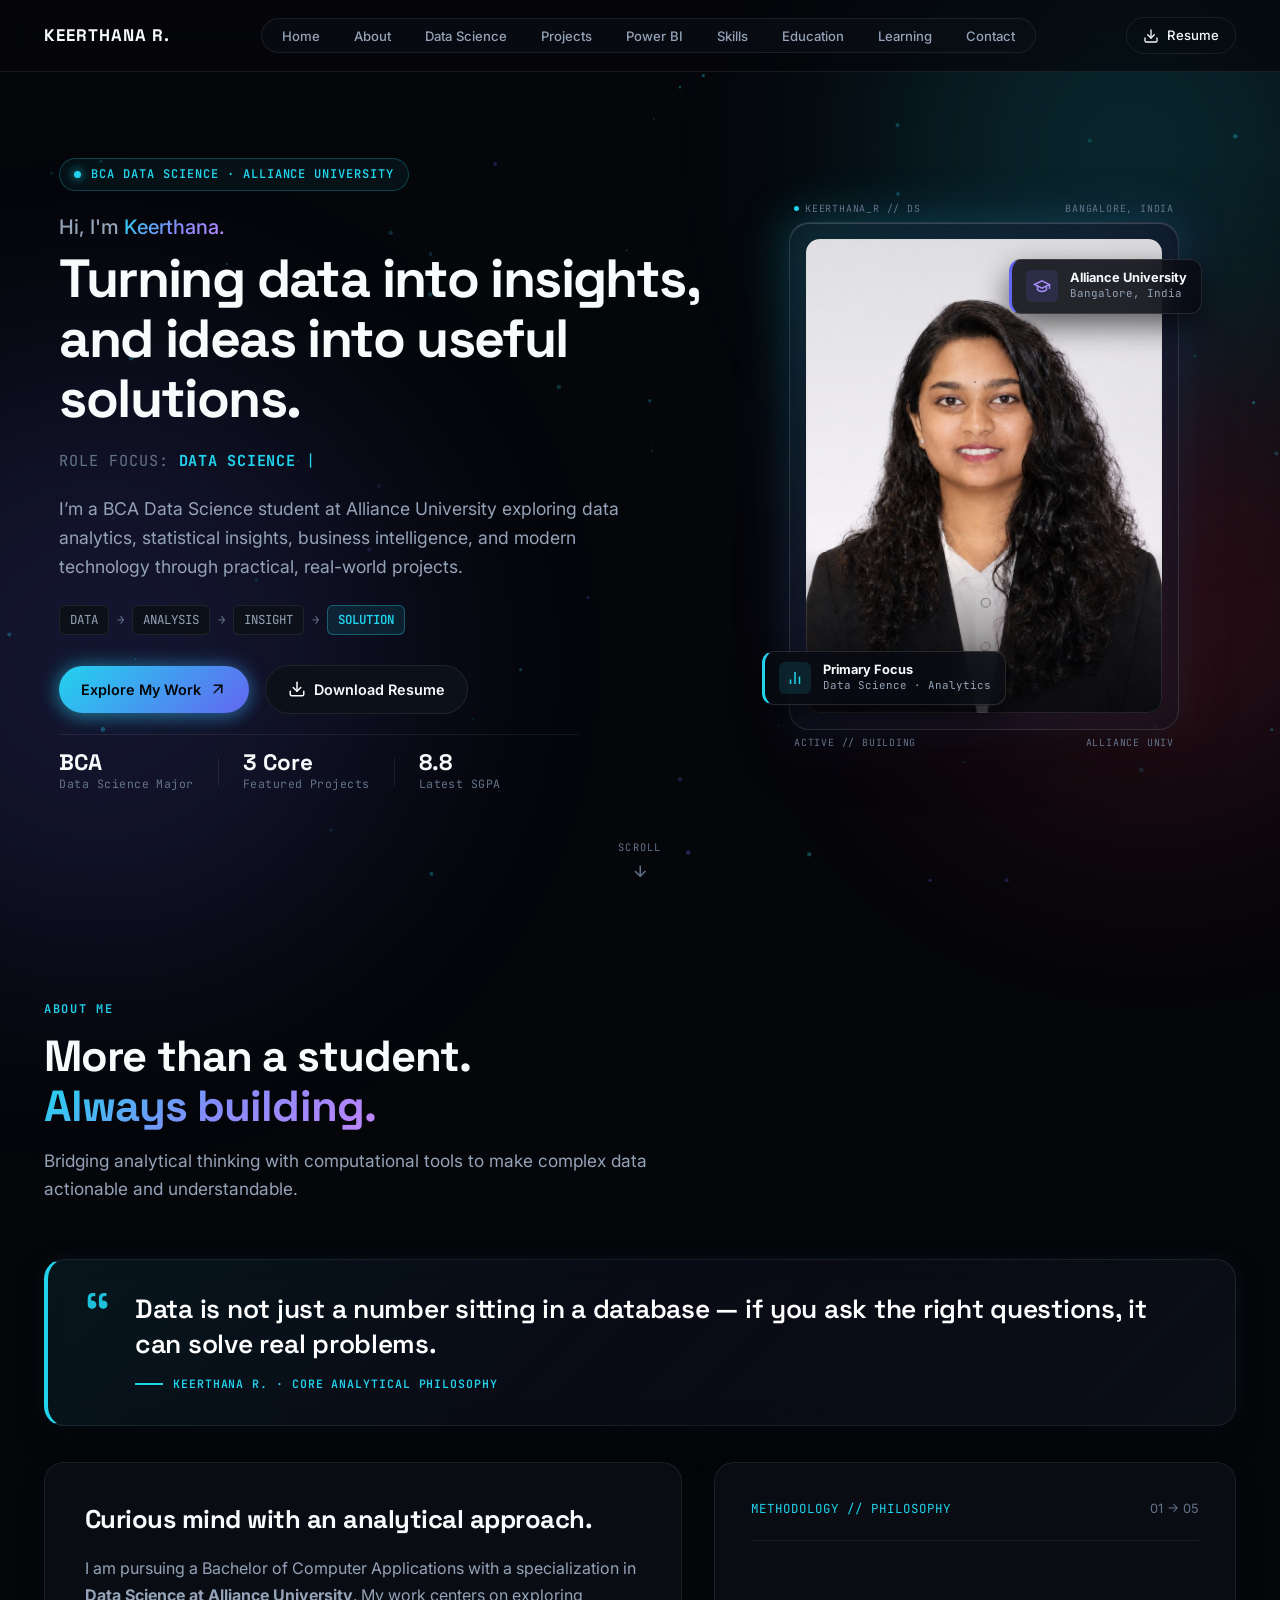
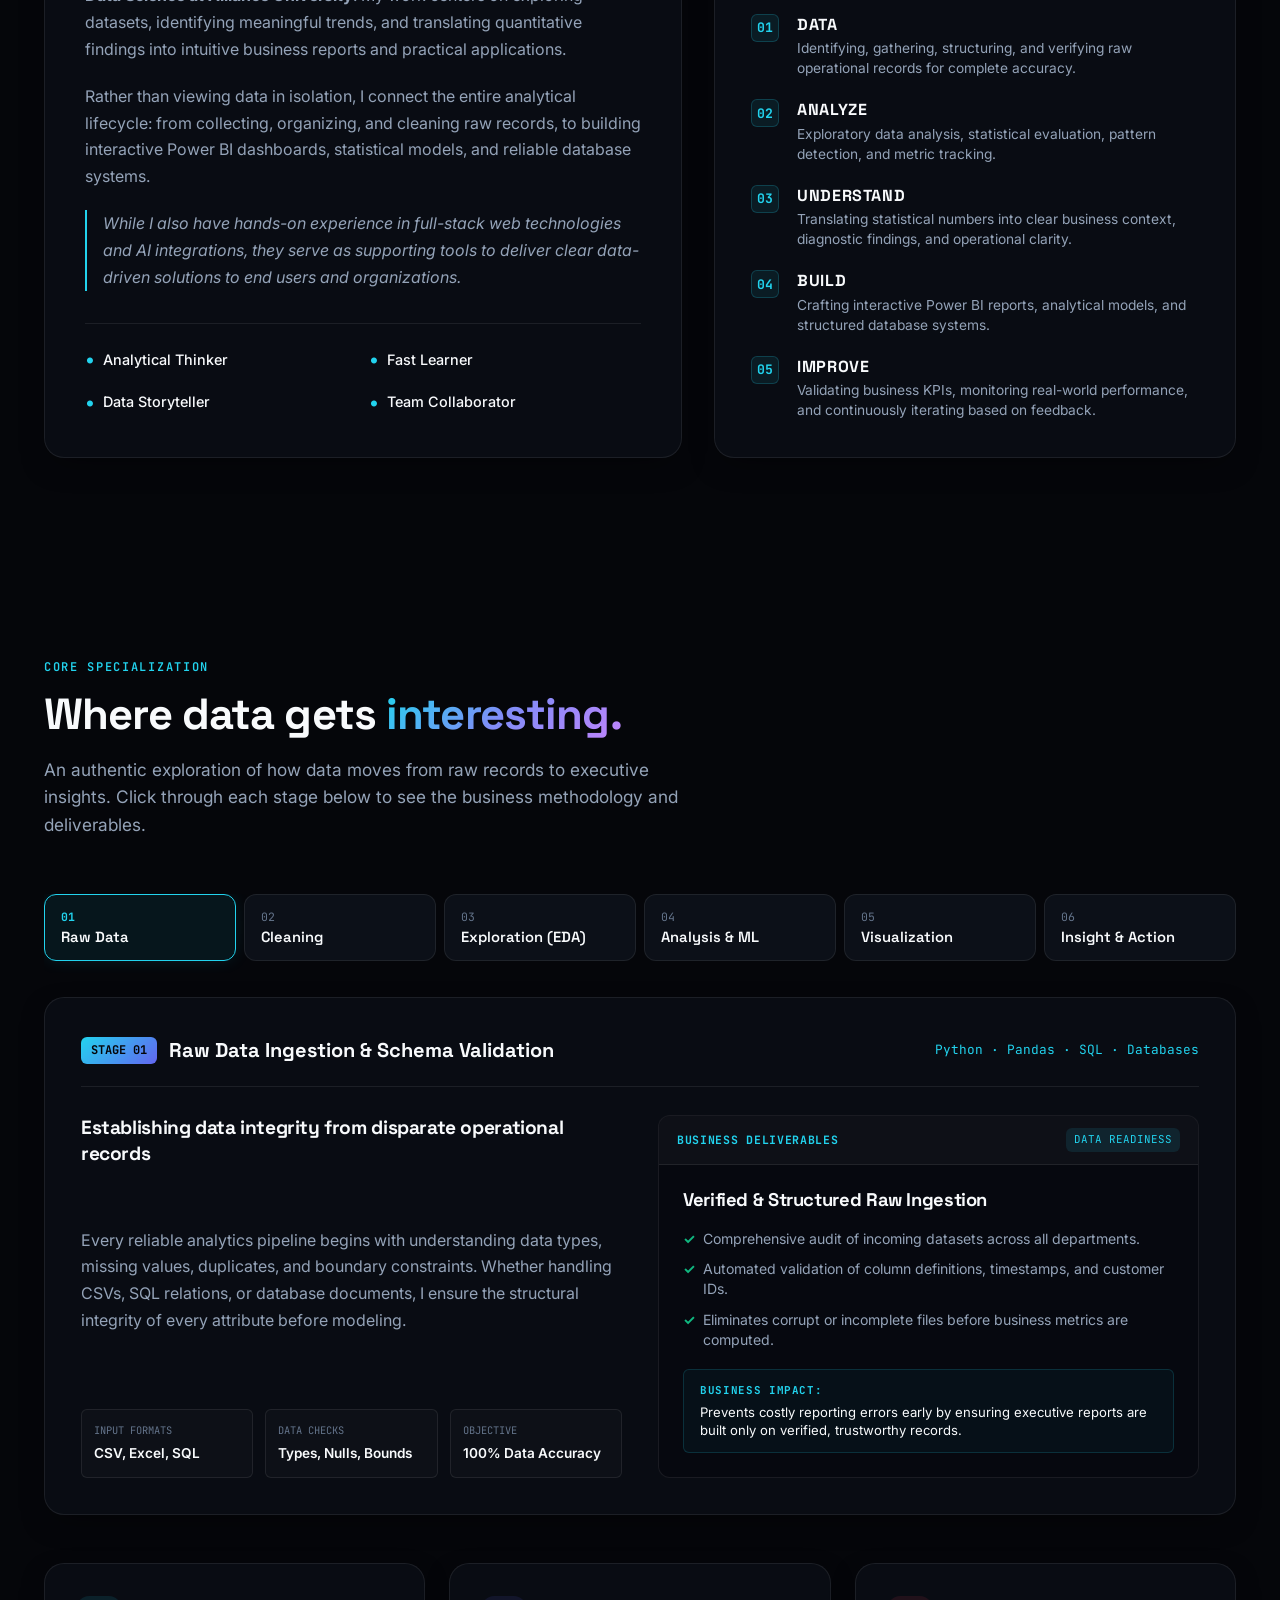
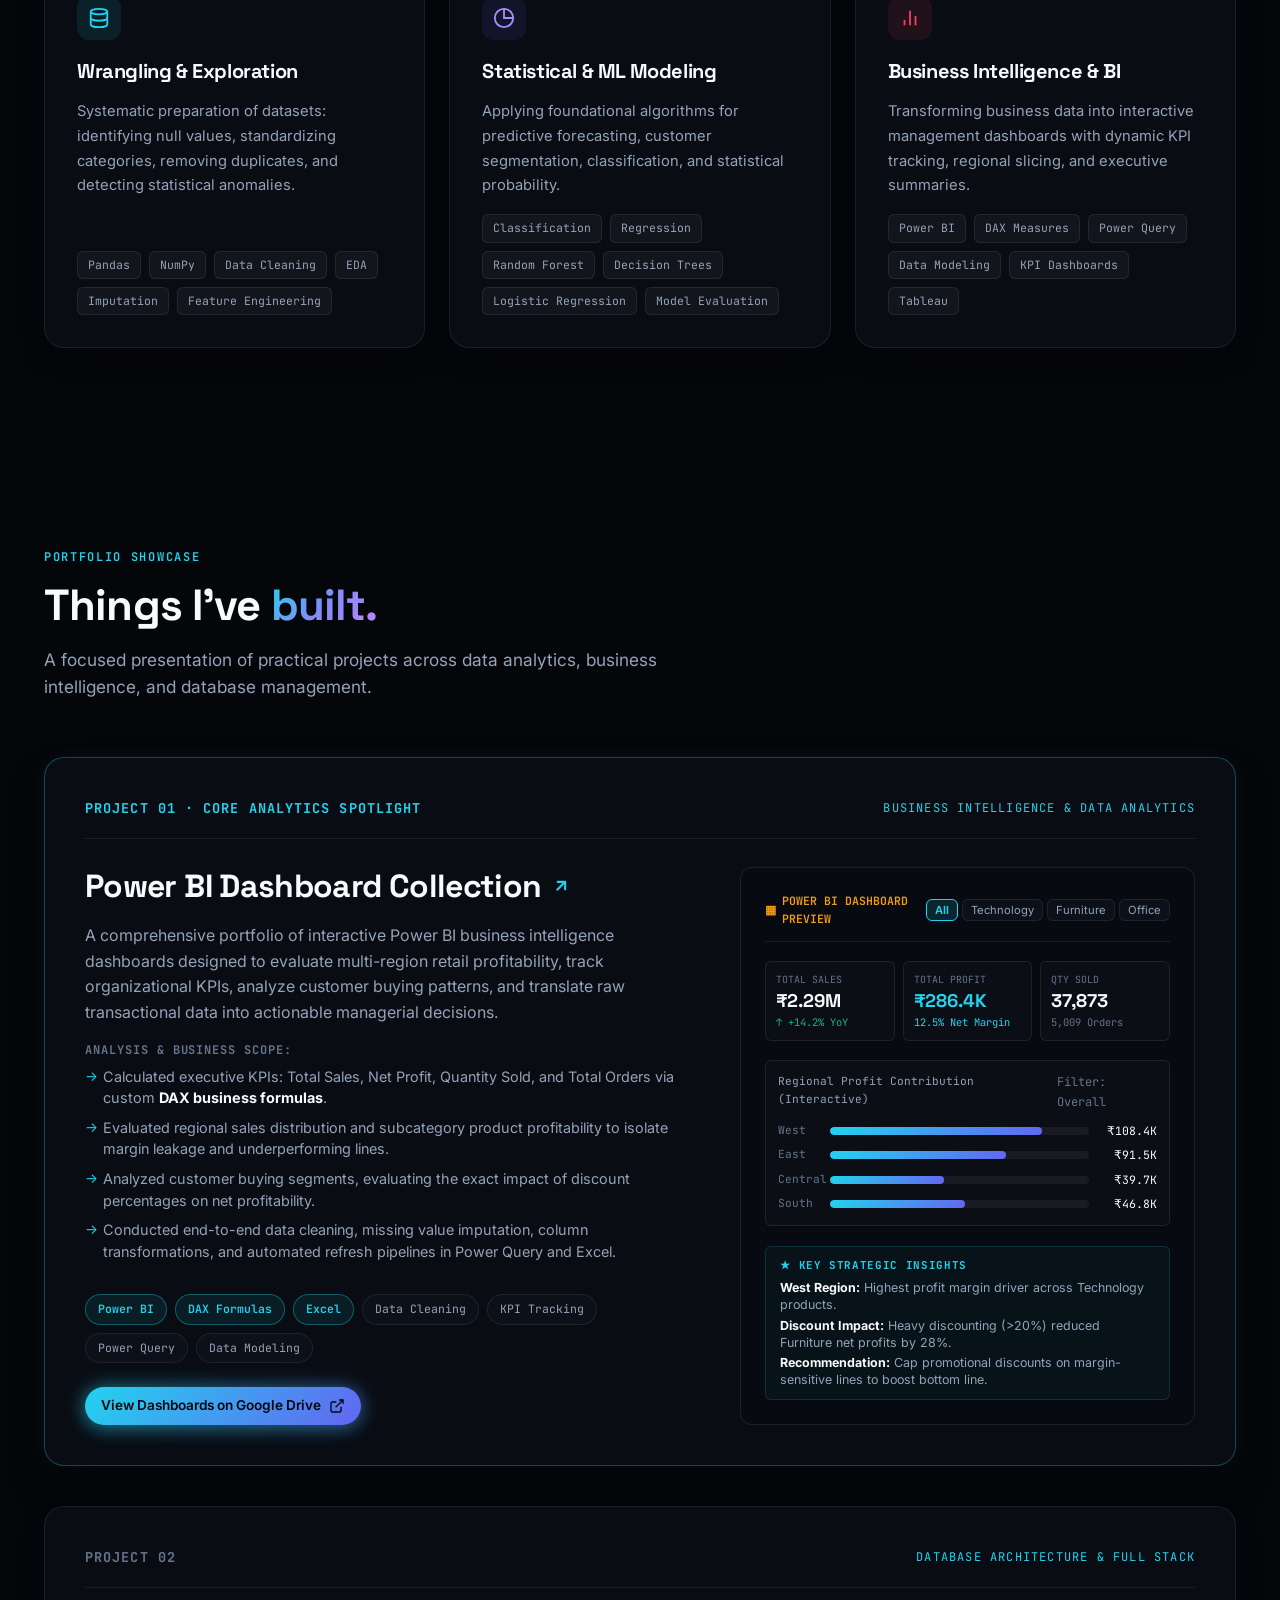
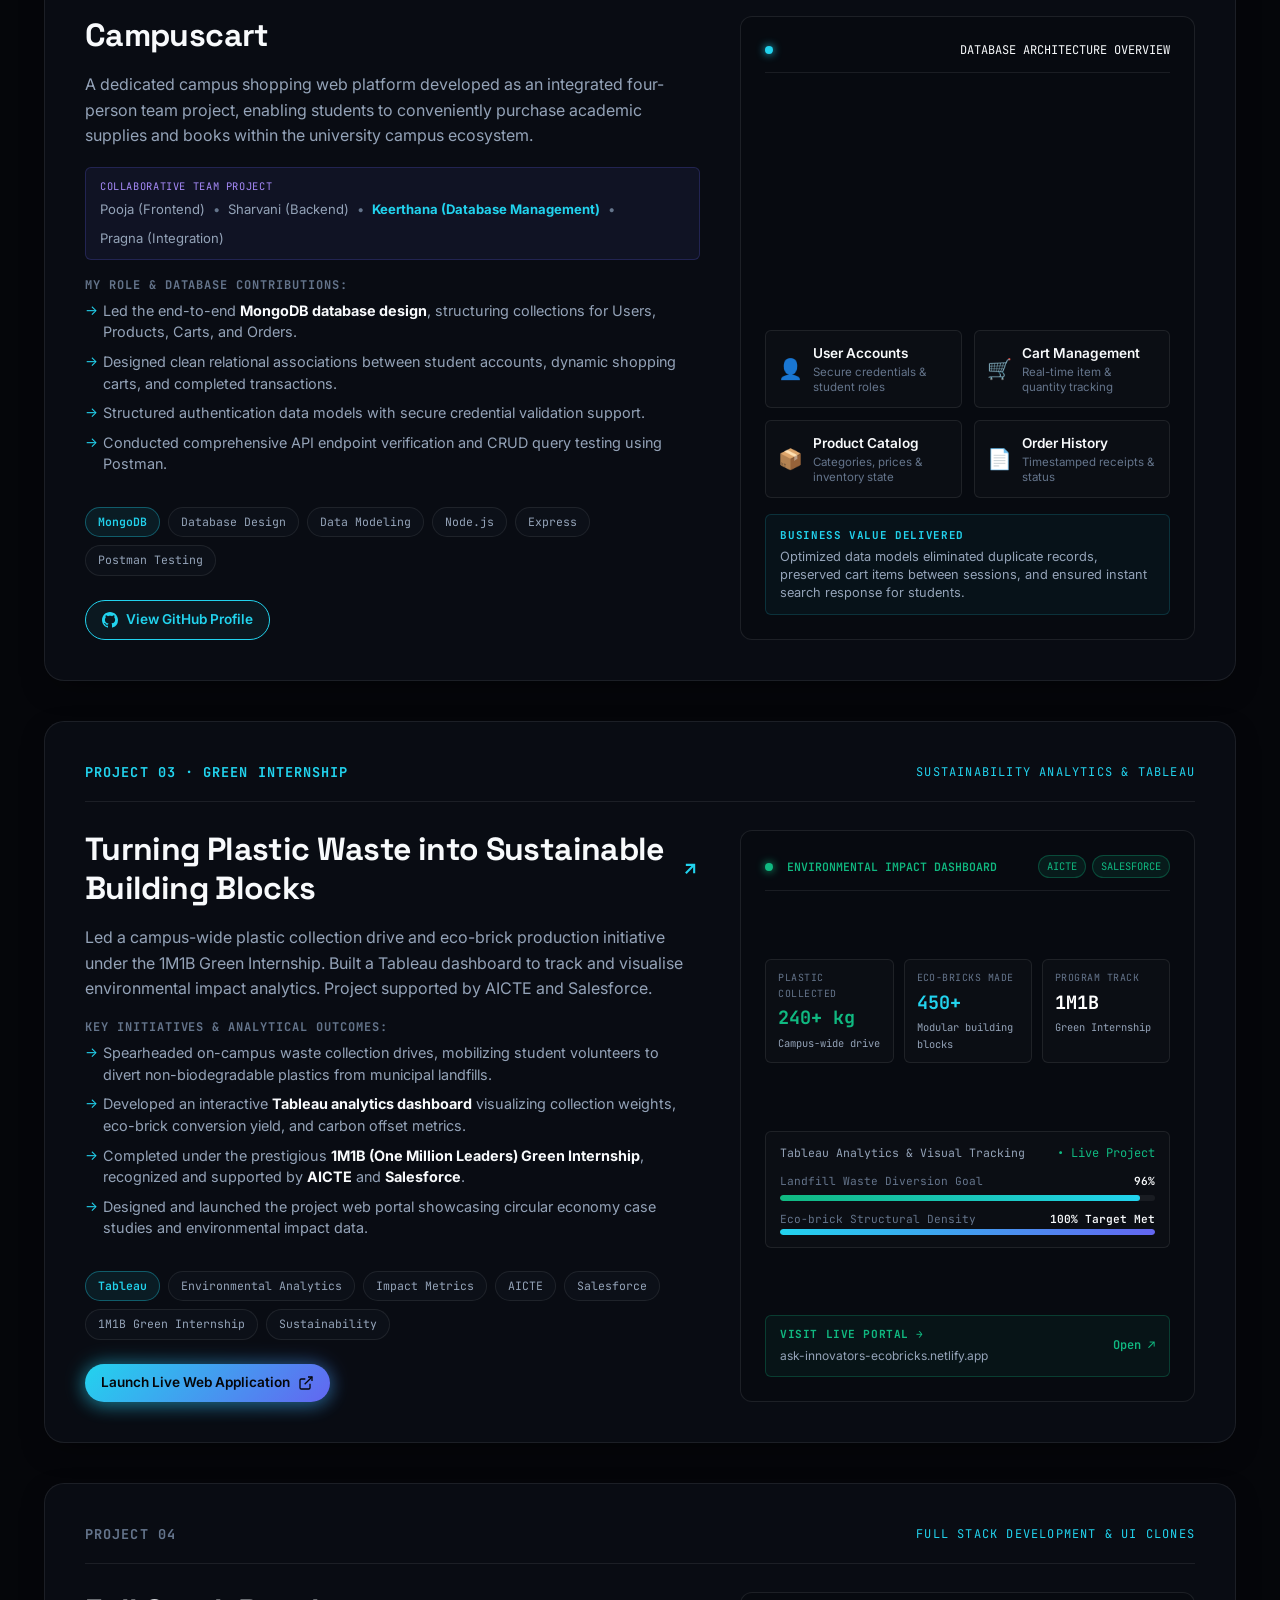
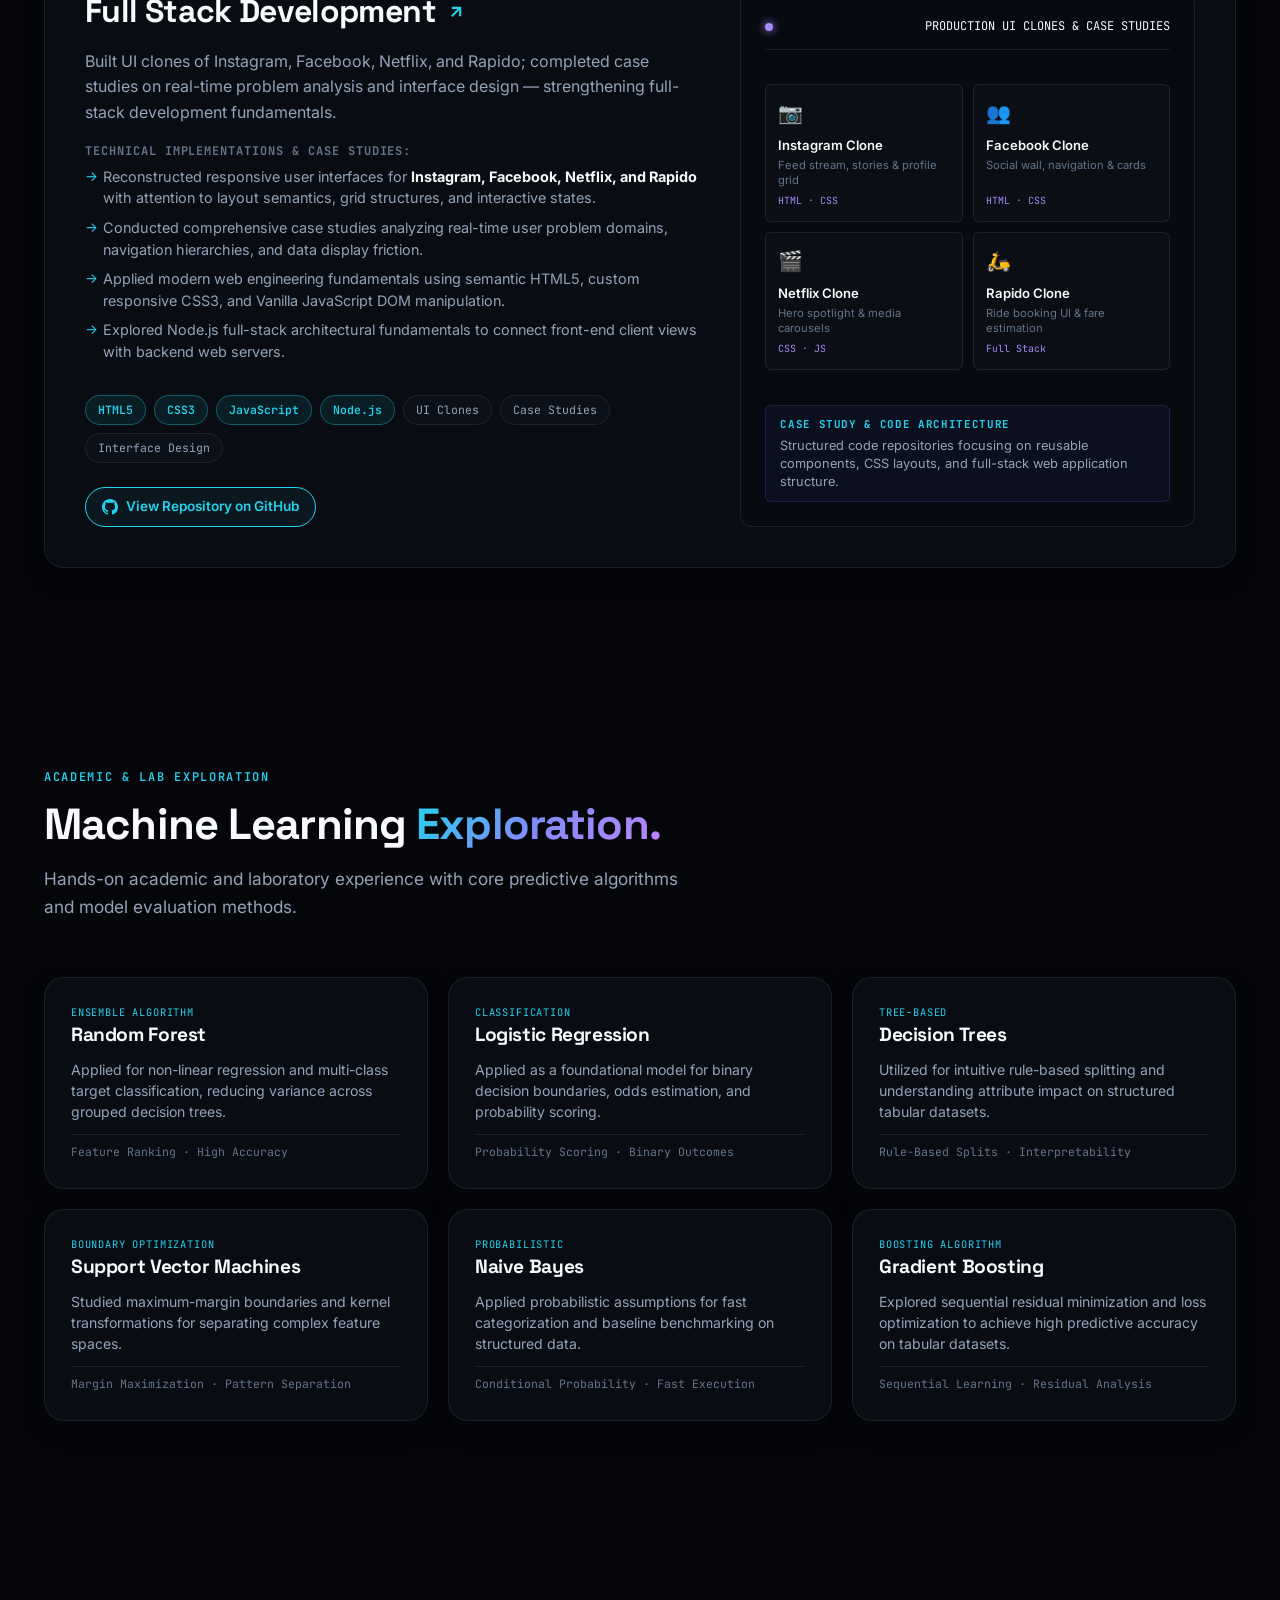
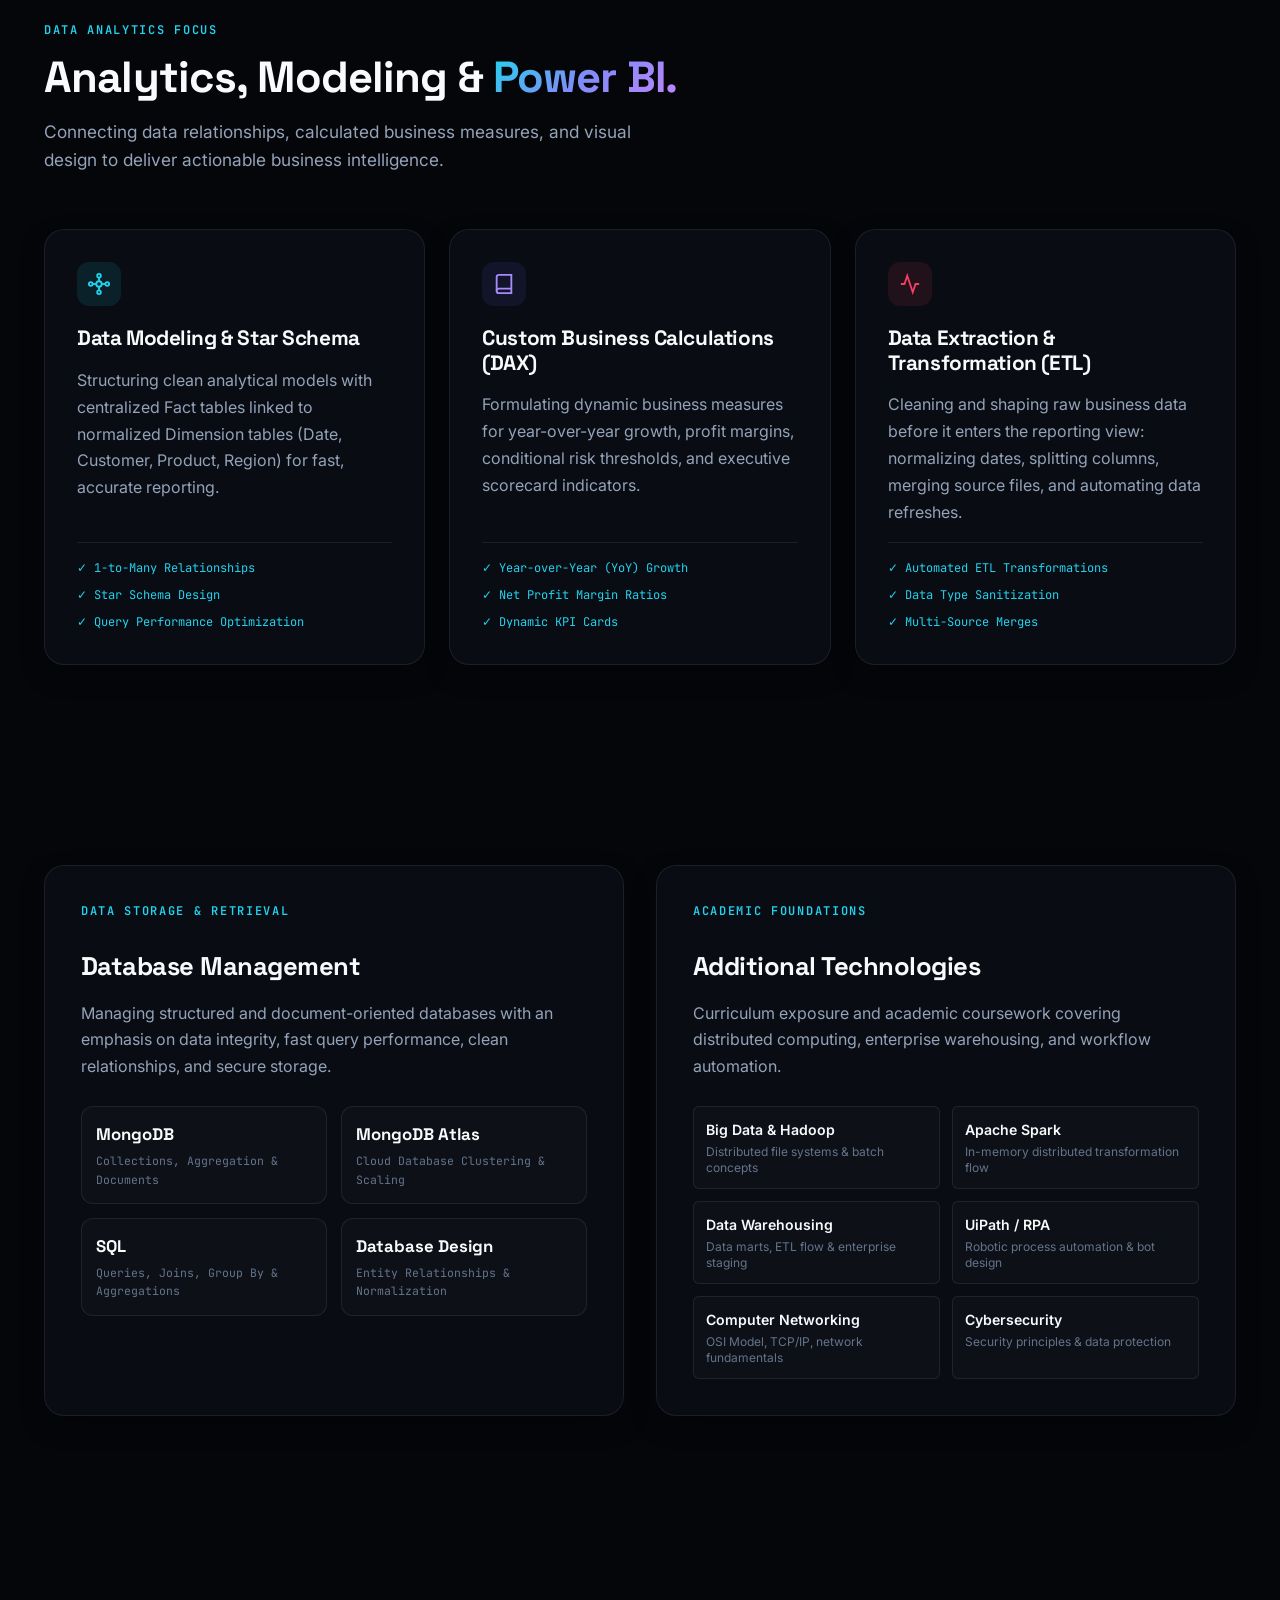
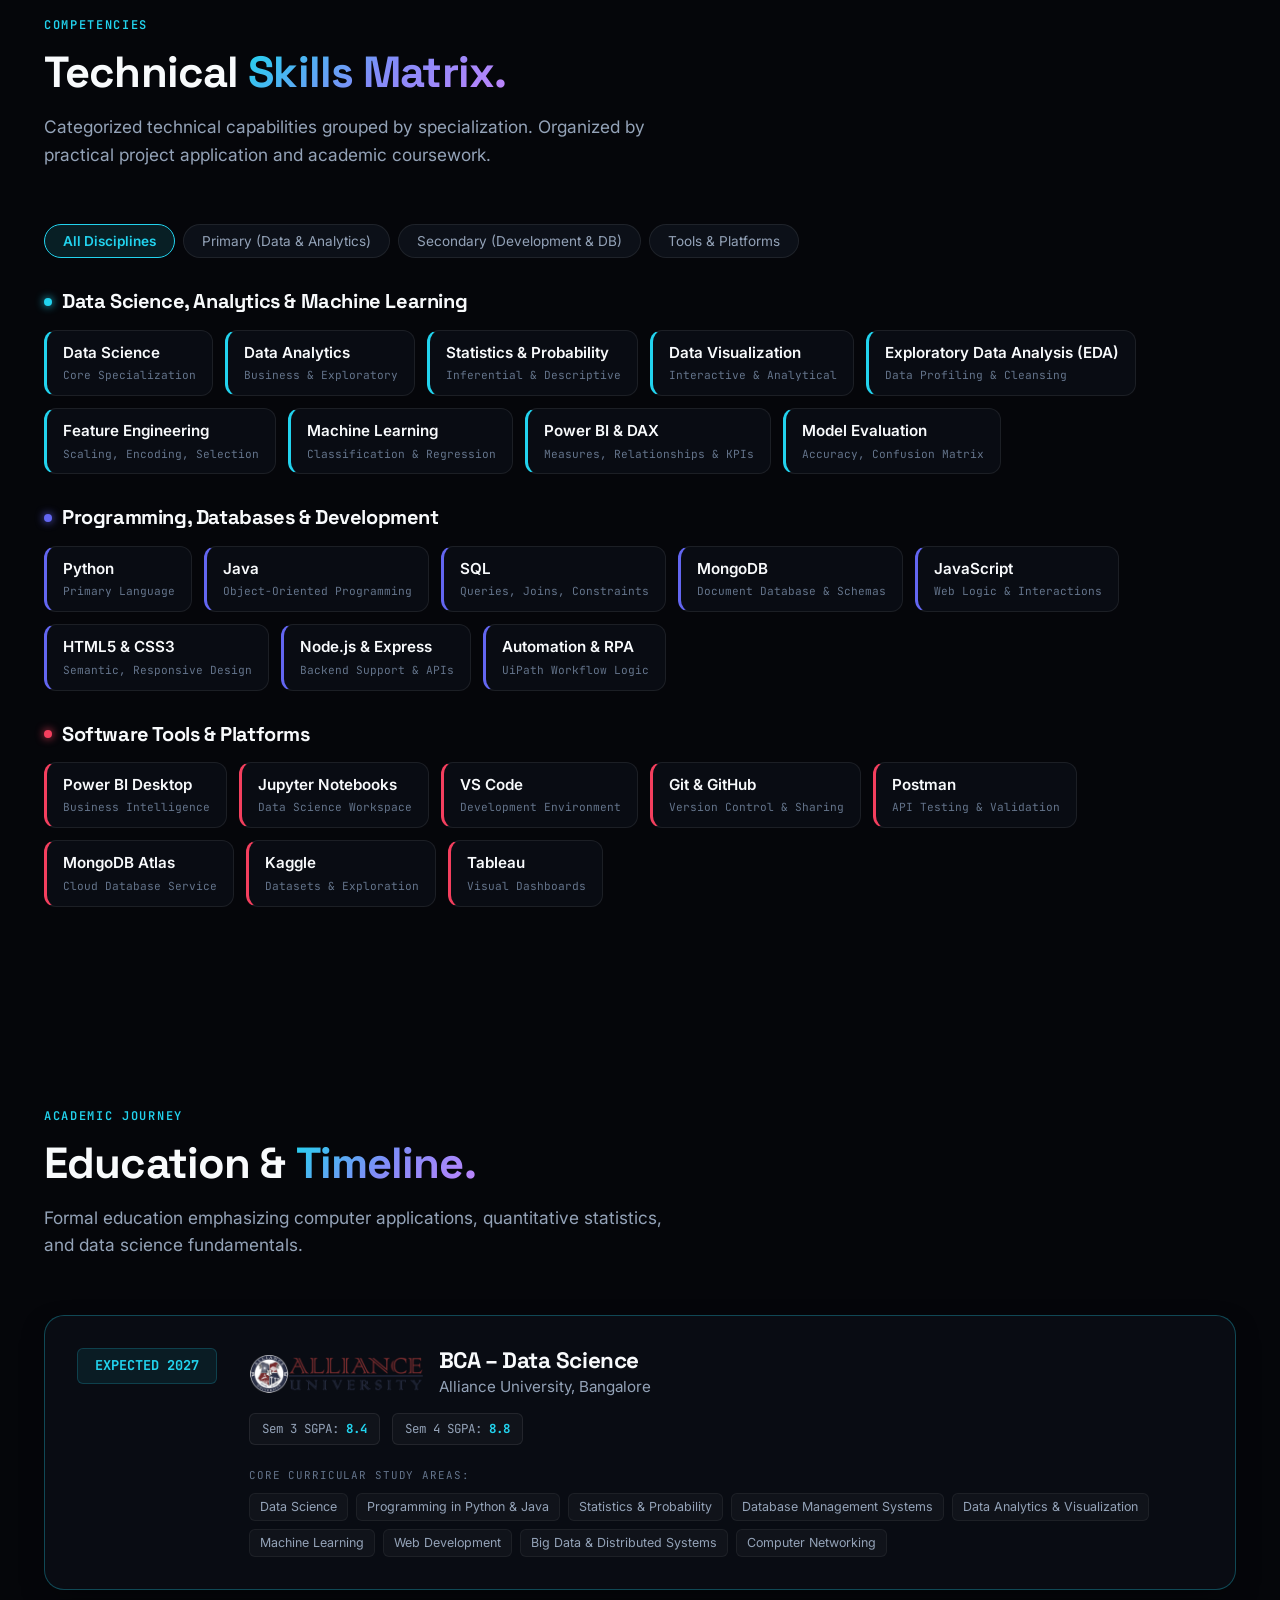
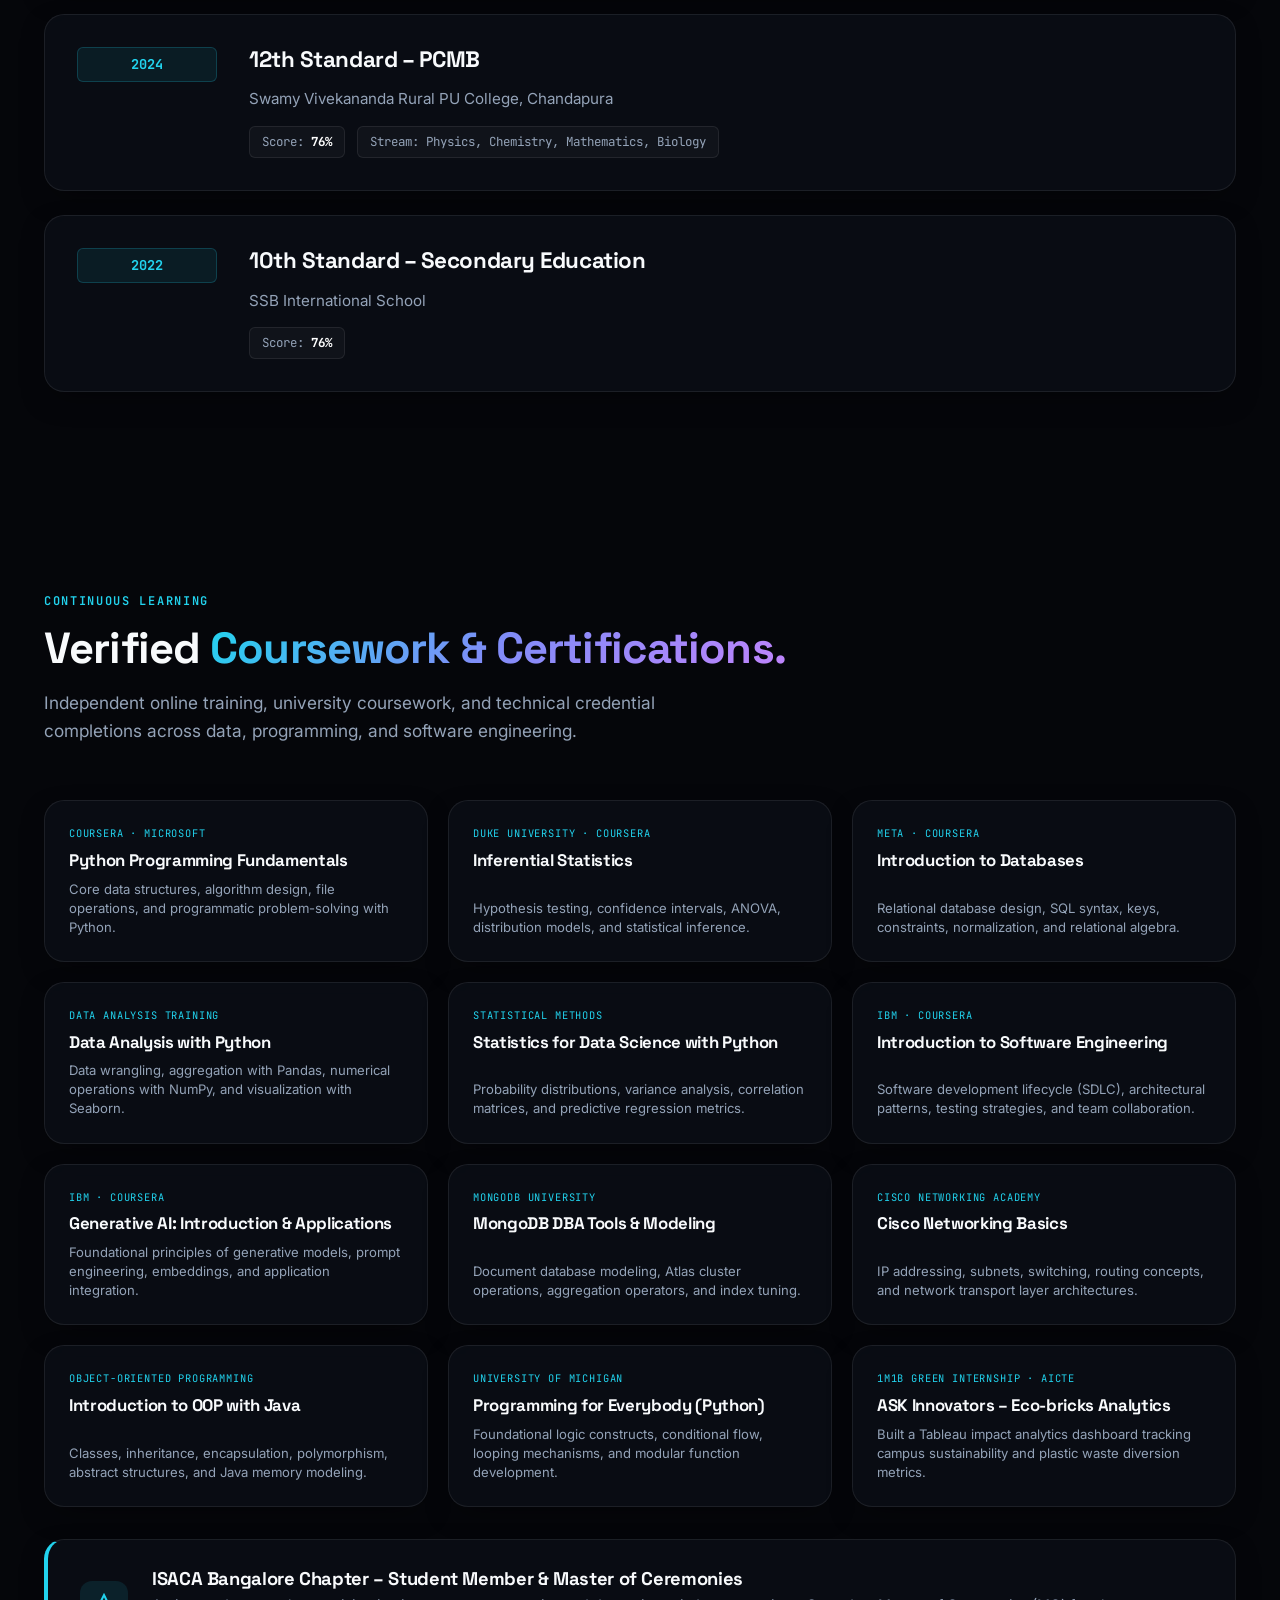
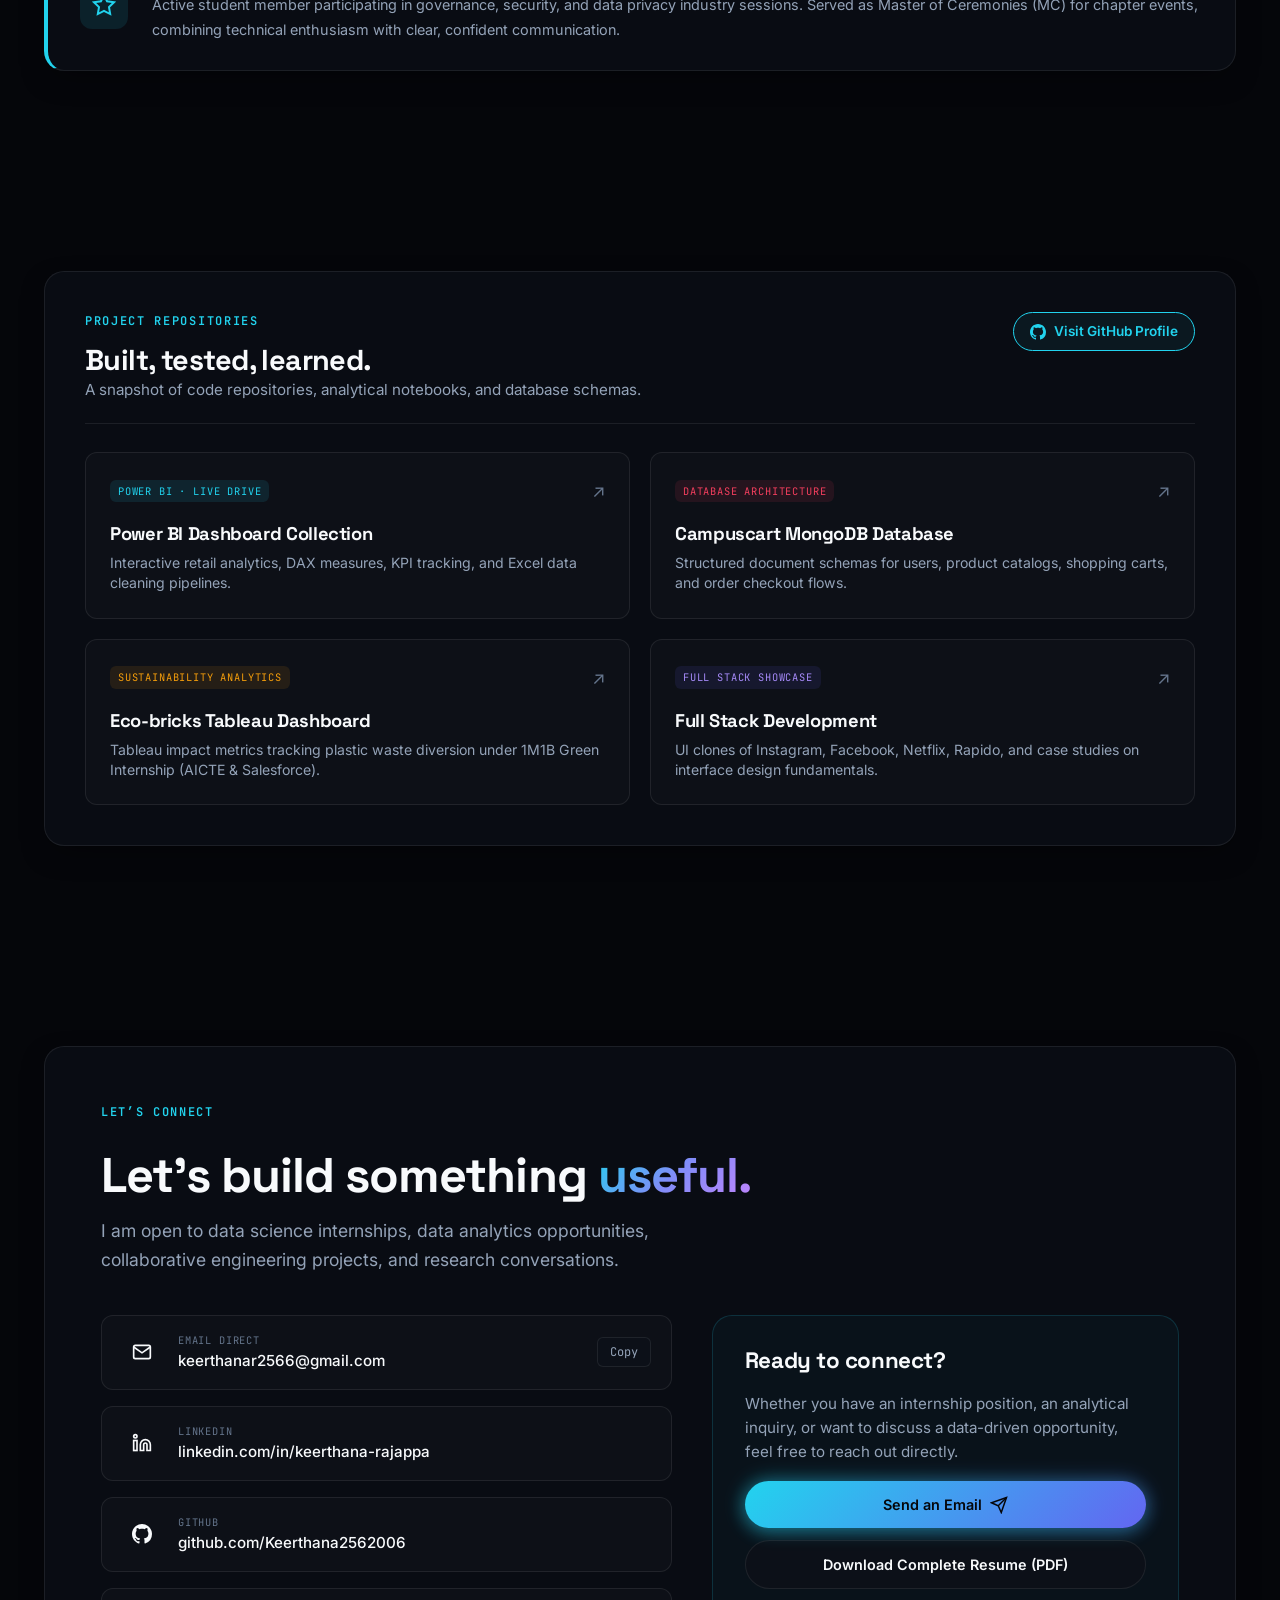
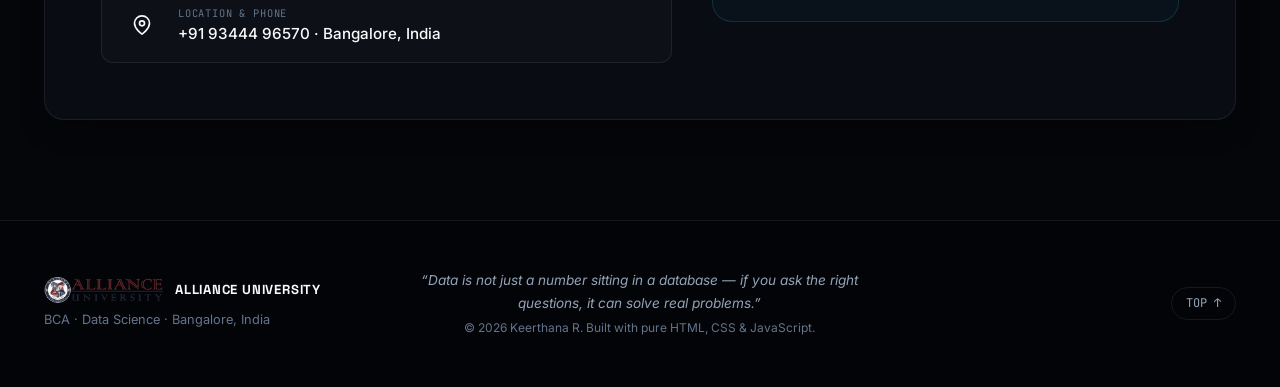
==== commit 8da1f194: "Add files via upload" ====
--- a/index.html
+++ b/index.html
@@ -1,1604 +1,1864 @@
-<!DOCTYPE html>
-<html lang="en" class="scroll-smooth">
-<head>
-  <meta charset="UTF-8" />
-  <meta name="viewport" content="width=device-width, initial-scale=1.0" />
-  <meta name="description" content="Keerthana R. — Data Science Student, Data Analytics Enthusiast, and Technology Builder at Alliance University. Turning data into insights, and ideas into useful solutions." />
-  <meta name="author" content="Keerthana R." />
-  <meta name="theme-color" content="#05060A" />
-
-  <title>Keerthana R. | Data Science &amp; Analytics Portfolio</title>
-
-  <!-- Google Fonts: Space Grotesk, Inter, JetBrains Mono -->
-  <link rel="preconnect" href="https://fonts.googleapis.com" />
-  <link rel="preconnect" href="https://fonts.gstatic.com" crossorigin />
-  <link href="https://fonts.googleapis.com/css2?family=Inter:wght@300;400;500;600;700&family=JetBrains+Mono:wght@400;500;600;700&family=Space+Grotesk:wght@400;500;600;700&display=swap" rel="stylesheet" />
-
-  <link rel="stylesheet" href="style.css" />
-</head>
-<body id="top">
-  <!-- Interactive Ambient Canvas -->
-  <canvas id="ambient-canvas" aria-hidden="true"></canvas>
-
-  <!-- Ambient Light Orbs -->
-  <div class="ambient-glow orb-1" aria-hidden="true"></div>
-  <div class="ambient-glow orb-2" aria-hidden="true"></div>
-  <div class="ambient-glow orb-3" aria-hidden="true"></div>
-
-  <!-- Subtle Cursor Follower Glow -->
-  <div id="cursor-glow" aria-hidden="true"></div>
-
-  <!-- FIXED NAVIGATION -->
-  <header class="site-header" id="navbar">
-    <div class="header-inner">
-      <!-- Personal Brand Mark -->
-      <a href="#top" class="brand-link" aria-label="Home - Keerthana R.">
-        <span class="brand-name">KEERTHANA R.</span>
-      </a>
-
-      <!-- Desktop Nav Links -->
-      <nav class="desktop-nav" aria-label="Primary Navigation">
-        <ul class="nav-list">
-          <li><a href="#top" class="nav-link active" data-section="top">Home</a></li>
-          <li><a href="#about" class="nav-link" data-section="about">About</a></li>
-          <li><a href="#datascience" class="nav-link" data-section="datascience">Data Science</a></li>
-          <li><a href="#projects" class="nav-link" data-section="projects">Projects</a></li>
-          <li><a href="#analytics" class="nav-link" data-section="analytics">Power BI</a></li>
-          <li><a href="#skills" class="nav-link" data-section="skills">Skills</a></li>
-          <li><a href="#academics" class="nav-link" data-section="academics">Education</a></li>
-          <li><a href="#certifications" class="nav-link" data-section="certifications">Learning</a></li>
-          <li><a href="#contact" class="nav-link" data-section="contact">Contact</a></li>
-        </ul>
-      </nav>
-
-      <!-- Header Actions -->
-      <div class="header-actions">
-        <a href="resume/resume.pdf" target="_blank" rel="noopener noreferrer" class="btn btn-outline-sm btn-resume" title="Download Resume PDF">
-          <svg class="icon-svg" viewBox="0 0 24 24" width="16" height="16" fill="none" stroke="currentColor" stroke-width="2" stroke-linecap="round" stroke-linejoin="round">
-            <path d="M21 15v4a2 2 0 0 1-2 2H5a2 2 0 0 1-2-2v-4"></path>
-            <polyline points="7 10 12 15 17 10"></polyline>
-            <line x1="12" y1="15" x2="12" y2="3"></line>
-          </svg>
-          <span>Resume</span>
-        </a>
-
-        <!-- Mobile Toggle Button -->
-        <button class="mobile-toggle" id="mobile-toggle" aria-label="Toggle navigation menu" aria-expanded="false">
-          <span class="hamburger-bar"></span>
-          <span class="hamburger-bar"></span>
-          <span class="hamburger-bar"></span>
-        </button>
-      </div>
-    </div>
-
-    <!-- Mobile Drawer Navigation -->
-    <div class="mobile-drawer" id="mobile-drawer">
-      <nav aria-label="Mobile Navigation">
-        <ul class="mobile-nav-list">
-          <li><a href="#top" class="mobile-nav-link">Home</a></li>
-          <li><a href="#about" class="mobile-nav-link">About</a></li>
-          <li><a href="#datascience" class="mobile-nav-link">Data Science</a></li>
-          <li><a href="#projects" class="mobile-nav-link">Projects</a></li>
-          <li><a href="#analytics" class="mobile-nav-link">Power BI &amp; Analytics</a></li>
-          <li><a href="#skills" class="mobile-nav-link">Skills</a></li>
-          <li><a href="#academics" class="mobile-nav-link">Education</a></li>
-          <li><a href="#certifications" class="mobile-nav-link">Certifications</a></li>
-          <li><a href="#contact" class="mobile-nav-link">Contact</a></li>
-          <li class="mobile-resume-wrap">
-            <a href="resume/resume.pdf" target="_blank" rel="noopener noreferrer" class="btn btn-primary btn-full">
-              Download Resume (PDF)
-            </a>
-          </li>
-        </ul>
-      </nav>
-    </div>
-  </header>
-
-  <main>
-    <!-- ========================================================
-         HERO SECTION: ART-DIRECTED ASYMMETRICAL COMPOSITION
-         ======================================================== -->
-    <section class="hero-section" id="hero">
-      <div class="container hero-container">
-        
-        <!-- Left Hero Content -->
-        <div class="hero-content">
-          <!-- Small Identity Line -->
-          <div class="identity-badge reveal-item">
-            <span class="status-dot"></span>
-            <span class="mono-badge">BCA DATA SCIENCE &middot; ALLIANCE UNIVERSITY</span>
-          </div>
-
-          <!-- Greeting & Headline -->
-          <div class="greeting-wrap reveal-item">
-            <p class="hero-greeting">Hi, I'm <span class="text-gradient">Keerthana.</span></p>
-            <h1 class="hero-headline">
-              Turning data into insights, and ideas into useful solutions.
-            </h1>
-          </div>
-
-          <!-- Dynamic Role Ticker -->
-          <div class="ticker-wrap reveal-item">
-            <span class="ticker-prefix">ROLE FOCUS:</span>
-            <span class="ticker-text" id="role-ticker">DATA SCIENCE</span>
-            <span class="ticker-cursor">|</span>
-          </div>
-
-          <!-- Concise Introduction -->
-          <p class="hero-desc reveal-item">
-            I’m a BCA Data Science student at Alliance University exploring data analytics, statistical insights, business intelligence, and modern technology through practical, real-world projects.
-          </p>
-
-          <!-- Core Value Proposition Badges -->
-          <div class="pipeline-pill-row reveal-item">
-            <span class="pill-node">DATA</span>
-            <span class="pill-sep">&rarr;</span>
-            <span class="pill-node">ANALYSIS</span>
-            <span class="pill-sep">&rarr;</span>
-            <span class="pill-node">INSIGHT</span>
-            <span class="pill-sep">&rarr;</span>
-            <span class="pill-node highlight">SOLUTION</span>
-          </div>
-
-          <!-- Hero Action CTAs -->
-          <div class="hero-actions reveal-item">
-            <a href="#projects" class="btn btn-primary btn-glow">
-              <span>Explore My Work</span>
-              <svg class="icon-svg" viewBox="0 0 24 24" width="18" height="18" fill="none" stroke="currentColor" stroke-width="2" stroke-linecap="round" stroke-linejoin="round">
-                <line x1="7" y1="17" x2="17" y2="7"></line>
-                <polyline points="7 7 17 7 17 17"></polyline>
-              </svg>
-            </a>
-            <a href="resume/resume.pdf" target="_blank" rel="noopener noreferrer" class="btn btn-secondary">
-              <svg class="icon-svg" viewBox="0 0 24 24" width="18" height="18" fill="none" stroke="currentColor" stroke-width="2" stroke-linecap="round" stroke-linejoin="round">
-                <path d="M21 15v4a2 2 0 0 1-2 2H5a2 2 0 0 1-2-2v-4"></path>
-                <polyline points="7 10 12 15 17 10"></polyline>
-                <line x1="12" y1="15" x2="12" y2="3"></line>
-              </svg>
-              <span>Download Resume</span>
-            </a>
-          </div>
-
-          <!-- Key Quick Stats / Technical Telemetry -->
-          <div class="hero-telemetry reveal-item">
-            <div class="telemetry-block">
-              <span class="telemetry-num">BCA</span>
-              <span class="telemetry-lbl">Data Science Major</span>
-            </div>
-            <div class="telemetry-divider"></div>
-            <div class="telemetry-block">
-              <span class="telemetry-num">3 Core</span>
-              <span class="telemetry-lbl">Featured Projects</span>
-            </div>
-            <div class="telemetry-divider"></div>
-            <div class="telemetry-block">
-              <span class="telemetry-num">8.8</span>
-              <span class="telemetry-lbl">Latest SGPA</span>
-            </div>
-          </div>
-        </div>
-
-        <!-- Right Hero Editorial Portrait Artwork -->
-        <div class="hero-visual reveal-item" id="portrait-wrapper">
-          <div class="portrait-card" id="portrait-card">
-            
-            <!-- Layered Background Gradients -->
-            <div class="portrait-glow" aria-hidden="true"></div>
-            <div class="portrait-mesh" aria-hidden="true"></div>
-            
-            <!-- Corner Technical Telemetry Tags -->
-            <div class="frame-tag frame-tag-tl">
-              <span class="tag-bullet"></span>
-              <span>KEERTHANA_R // DS</span>
-            </div>
-            <div class="frame-tag frame-tag-tr">
-              <span>BANGALORE, INDIA</span>
-            </div>
-            <div class="frame-tag frame-tag-bl">
-              <span>ACTIVE // BUILDING</span>
-            </div>
-            <div class="frame-tag frame-tag-br">
-              <span>ALLIANCE UNIV</span>
-            </div>
-
-            <!-- Authentic Photograph Frame -->
-            <div class="portrait-image-container">
-              <img 
-                src="images/profile.jpg" 
-                alt="Keerthana R. — Data Science Student" 
-                class="portrait-img"
-                loading="eager"
-              />
-              <div class="portrait-overlay"></div>
-              <div class="portrait-border-light"></div>
-            </div>
-
-            <!-- Floating Info Card: Role Focus -->
-            <div class="floating-badge badge-role">
-              <div class="badge-icon">
-                <svg viewBox="0 0 24 24" width="18" height="18" fill="none" stroke="currentColor" stroke-width="2">
-                  <path d="M18 20V10M12 20V4M6 20v-6"></path>
-                </svg>
-              </div>
-              <div class="badge-text">
-                <span class="badge-title">Primary Focus</span>
-                <span class="badge-sub">Data Science &middot; Analytics</span>
-              </div>
-            </div>
-
-            <!-- Floating Info Card: University -->
-            <div class="floating-badge badge-univ">
-              <div class="badge-icon green-icon">
-                <svg viewBox="0 0 24 24" width="18" height="18" fill="none" stroke="currentColor" stroke-width="2">
-                  <path d="M22 10v6M2 10l10-5 10 5-10 5z"></path>
-                  <path d="M6 12v5c3 3 9 3 12 0v-5"></path>
-                </svg>
-              </div>
-              <div class="badge-text">
-                <span class="badge-title">Alliance University</span>
-                <span class="badge-sub">Bangalore, India</span>
-              </div>
-            </div>
-
-          </div>
-        </div>
-
-      </div>
-
-      <!-- Scroll Down Indicator -->
-      <a href="#about" class="scroll-cue" aria-label="Scroll to About section">
-        <span class="cue-label">SCROLL</span>
-        <svg class="cue-arrow" viewBox="0 0 24 24" width="18" height="18" fill="none" stroke="currentColor" stroke-width="2">
-          <line x1="12" y1="5" x2="12" y2="19"></line>
-          <polyline points="19 12 12 19 5 12"></polyline>
-        </svg>
-      </a>
-    </section>
-
-
-    <!-- ========================================================
-         ABOUT SECTION: EDITORIAL LAYOUT
-         ======================================================== -->
-    <section class="section about-section" id="about">
-      <div class="container">
-        
-        <div class="section-header">
-          <div class="section-tag mono">ABOUT ME</div>
-          <h2 class="section-title">More than a student.<br /><span class="text-gradient">Always building.</span></h2>
-          <p class="section-subtitle">
-            Bridging analytical thinking with computational tools to make complex data actionable and understandable.
-          </p>
-        </div>
-
-        <!-- Personal Philosophy Quote Callout -->
-        <div class="philosophy-quote-card card-glass reveal-item">
-          <div class="quote-symbol text-cyan">&ldquo;</div>
-          <div class="quote-content">
-            <blockquote class="quote-statement">
-              Data is not just a number sitting in a database &mdash; if you ask the right questions, it can solve real problems.
-            </blockquote>
-            <div class="quote-signature mono">
-              <span class="sig-line"></span>
-              <span class="sig-text">KEERTHANA R. &middot; CORE ANALYTICAL PHILOSOPHY</span>
-            </div>
-          </div>
-        </div>
-
-        <div class="about-grid">
-          <!-- Main Narrative Block -->
-          <div class="about-narrative-card card-glass">
-            <h3 class="narrative-heading">Curious mind with an analytical approach.</h3>
-            <p>
-              I am pursuing a Bachelor of Computer Applications with a specialization in <strong>Data Science at Alliance University</strong>. My work centers on exploring datasets, identifying meaningful trends, and translating quantitative findings into intuitive business reports and practical applications.
-            </p>
-            <p>
-              Rather than viewing data in isolation, I connect the entire analytical lifecycle: from collecting, organizing, and cleaning raw records, to building interactive Power BI dashboards, statistical models, and reliable database systems.
-            </p>
-            <p class="about-note">
-              While I also have hands-on experience in full-stack web technologies and AI integrations, they serve as supporting tools to deliver clear data-driven solutions to end users and organizations.
-            </p>
-
-            <!-- Quick Attributes Grid -->
-            <div class="attributes-grid">
-              <div class="attribute-pill">
-                <span class="attr-icon">&bull;</span>
-                <span>Analytical Thinker</span>
-              </div>
-              <div class="attribute-pill">
-                <span class="attr-icon">&bull;</span>
-                <span>Fast Learner</span>
-              </div>
-              <div class="attribute-pill">
-                <span class="attr-icon">&bull;</span>
-                <span>Data Storyteller</span>
-              </div>
-              <div class="attribute-pill">
-                <span class="attr-icon">&bull;</span>
-                <span>Team Collaborator</span>
-              </div>
-            </div>
-          </div>
-
-          <!-- Editorial Progression Flow -->
-          <div class="about-progression-card card-glass">
-            <div class="progression-header">
-              <span class="progression-title mono">METHODOLOGY // PHILOSOPHY</span>
-              <span class="progression-code">01 &rarr; 05</span>
-            </div>
-
-            <div class="flow-steps">
-              <div class="flow-step">
-                <div class="step-num">01</div>
-                <div class="step-body">
-                  <div class="step-name">DATA</div>
-                  <div class="step-desc">Identifying, gathering, structuring, and verifying raw operational records for complete accuracy.</div>
-                </div>
-              </div>
-
-              <div class="flow-step">
-                <div class="step-num">02</div>
-                <div class="step-body">
-                  <div class="step-name">ANALYZE</div>
-                  <div class="step-desc">Exploratory data analysis, statistical evaluation, pattern detection, and metric tracking.</div>
-                </div>
-              </div>
-
-              <div class="flow-step">
-                <div class="step-num">03</div>
-                <div class="step-body">
-                  <div class="step-name">UNDERSTAND</div>
-                  <div class="step-desc">Translating statistical numbers into clear business context, diagnostic findings, and operational clarity.</div>
-                </div>
-              </div>
-
-              <div class="flow-step">
-                <div class="step-num">04</div>
-                <div class="step-body">
-                  <div class="step-name">BUILD</div>
-                  <div class="step-desc">Crafting interactive Power BI reports, analytical models, and structured database systems.</div>
-                </div>
-              </div>
-
-              <div class="flow-step">
-                <div class="step-num">05</div>
-                <div class="step-body">
-                  <div class="step-name">IMPROVE</div>
-                  <div class="step-desc">Validating business KPIs, monitoring real-world performance, and continuously iterating based on feedback.</div>
-                </div>
-              </div>
-            </div>
-
-          </div>
-        </div>
-
-      </div>
-    </section>
-
-
-    <!-- ========================================================
-         DATA SCIENCE SECTION: INTERACTIVE WORKFLOW
-         ======================================================== -->
-    <section class="section ds-section" id="datascience">
-      <div class="container">
-        
-        <div class="section-header">
-          <div class="section-tag mono">CORE SPECIALIZATION</div>
-          <h2 class="section-title">Where data gets <span class="text-gradient">interesting.</span></h2>
-          <p class="section-subtitle">
-            An authentic exploration of how data moves from raw records to executive insights. Click through each stage below to see the business methodology and deliverables.
-          </p>
-        </div>
-
-        <!-- Interactive Pipeline Nav Controls -->
-        <div class="pipeline-navigator" role="tablist" aria-label="Data Science Workflow Stages">
-          <button class="pipeline-tab active" data-stage="0" role="tab" aria-selected="true" aria-controls="stage-display">
-            <span class="tab-index">01</span>
-            <span class="tab-label">Raw Data</span>
-          </button>
-          <button class="pipeline-tab" data-stage="1" role="tab" aria-selected="false" aria-controls="stage-display">
-            <span class="tab-index">02</span>
-            <span class="tab-label">Cleaning</span>
-          </button>
-          <button class="pipeline-tab" data-stage="2" role="tab" aria-selected="false" aria-controls="stage-display">
-            <span class="tab-index">03</span>
-            <span class="tab-label">Exploration (EDA)</span>
-          </button>
-          <button class="pipeline-tab" data-stage="3" role="tab" aria-selected="false" aria-controls="stage-display">
-            <span class="tab-index">04</span>
-            <span class="tab-label">Analysis &amp; ML</span>
-          </button>
-          <button class="pipeline-tab" data-stage="4" role="tab" aria-selected="false" aria-controls="stage-display">
-            <span class="tab-index">05</span>
-            <span class="tab-label">Visualization</span>
-          </button>
-          <button class="pipeline-tab" data-stage="5" role="tab" aria-selected="false" aria-controls="stage-display">
-            <span class="tab-index">06</span>
-            <span class="tab-label">Insight &amp; Action</span>
-          </button>
-        </div>
-
-        <!-- Dynamic Pipeline Stage Display (HR & Business Friendly) -->
-        <div class="stage-display card-glass" id="stage-display" role="tabpanel">
-          <div class="stage-meta-row">
-            <div class="stage-badge-group">
-              <span class="stage-num-badge" id="stage-num">STAGE 01</span>
-              <span class="stage-title" id="stage-title">Raw Data Ingestion &amp; Schema Validation</span>
-            </div>
-            <div class="stage-tools mono" id="stage-tools">Python &middot; Pandas &middot; SQL &middot; Databases</div>
-          </div>
-
-          <div class="stage-content-grid">
-            <!-- Left: Description and Practical Approach -->
-            <div class="stage-explanation">
-              <h3 class="stage-subtitle" id="stage-subtitle">Establishing data integrity from disparate operational records</h3>
-              <p id="stage-text">
-                Every reliable analytics pipeline begins with understanding data types, missing values, duplicates, and boundary constraints. Whether handling CSVs, SQL relations, or database documents, I ensure the structural integrity of every attribute before modeling.
-              </p>
-              
-              <div class="stage-metrics-row" id="stage-metrics">
-                <div class="stage-metric-box">
-                  <span class="metric-title">Input Formats</span>
-                  <span class="metric-value">CSV, Excel, SQL</span>
-                </div>
-                <div class="stage-metric-box">
-                  <span class="metric-title">Data Checks</span>
-                  <span class="metric-value">Types, Nulls, Bounds</span>
-                </div>
-                <div class="stage-metric-box">
-                  <span class="metric-title">Objective</span>
-                  <span class="metric-value">100% Data Accuracy</span>
-                </div>
-              </div>
-            </div>
-
-            <!-- Right: Business Deliverables & Practical Value (HR Friendly) -->
-            <div class="stage-summary-card">
-              <div class="summary-card-header">
-                <span class="summary-badge mono">BUSINESS DELIVERABLES</span>
-                <span class="summary-tag mono" id="stage-deliverable-tag">DATA READINESS</span>
-              </div>
-              <div class="summary-card-body">
-                <h4 class="summary-title" id="stage-deliverable-title">Verified &amp; Structured Raw Ingestion</h4>
-                <ul class="summary-list" id="stage-deliverable-list">
-                  <li>Comprehensive audit of incoming datasets across all departments.</li>
-                  <li>Automated validation of column definitions, timestamps, and customer IDs.</li>
-                  <li>Eliminates corrupt or incomplete files before business metrics are computed.</li>
-                </ul>
-                <div class="summary-impact-box" id="stage-impact-box">
-                  <span class="impact-label mono">BUSINESS IMPACT:</span>
-                  <p class="impact-text" id="stage-impact-text">Prevents costly reporting errors early by ensuring executive reports are built only on verified, trustworthy records.</p>
-                </div>
-              </div>
-            </div>
-          </div>
-        </div>
-
-        <!-- Data Science Technical Ecosystem Grid -->
-        <div class="ds-ecosystem-grid">
-          
-          <!-- Card 1: Data Manipulation & Wrangling -->
-          <div class="ecosystem-card card-glass">
-            <div class="card-icon cyan">
-              <svg viewBox="0 0 24 24" width="22" height="22" fill="none" stroke="currentColor" stroke-width="2">
-                <ellipse cx="12" cy="5" rx="9" ry="3"></ellipse>
-                <path d="M21 12c0 1.66-4 3-9 3s-9-1.34-9-3"></path>
-                <path d="M3 5v14c0 1.66 4 3 9 3s9-1.34 9-3V5"></path>
-              </svg>
-            </div>
-            <h3 class="eco-title">Wrangling &amp; Exploration</h3>
-            <p class="eco-desc">Systematic preparation of datasets: identifying null values, standardizing categories, removing duplicates, and detecting statistical anomalies.</p>
-            <div class="tag-cloud">
-              <span class="tag">Pandas</span>
-              <span class="tag">NumPy</span>
-              <span class="tag">Data Cleaning</span>
-              <span class="tag">EDA</span>
-              <span class="tag">Imputation</span>
-              <span class="tag">Feature Engineering</span>
-            </div>
-          </div>
-
-          <!-- Card 2: Statistical Modeling & ML -->
-          <div class="ecosystem-card card-glass">
-            <div class="card-icon violet">
-              <svg viewBox="0 0 24 24" width="22" height="22" fill="none" stroke="currentColor" stroke-width="2">
-                <path d="M12 2a10 10 0 1 0 10 10H12V2z"></path>
-                <path d="M12 2a10 10 0 0 1 10 10"></path>
-              </svg>
-            </div>
-            <h3 class="eco-title">Statistical &amp; ML Modeling</h3>
-            <p class="eco-desc">Applying foundational algorithms for predictive forecasting, customer segmentation, classification, and statistical probability.</p>
-            <div class="tag-cloud">
-              <span class="tag">Classification</span>
-              <span class="tag">Regression</span>
-              <span class="tag">Random Forest</span>
-              <span class="tag">Decision Trees</span>
-              <span class="tag">Logistic Regression</span>
-              <span class="tag">Model Evaluation</span>
-            </div>
-          </div>
-
-          <!-- Card 3: Business Analytics & BI -->
-          <div class="ecosystem-card card-glass">
-            <div class="card-icon rose">
-              <svg viewBox="0 0 24 24" width="22" height="22" fill="none" stroke="currentColor" stroke-width="2">
-                <line x1="18" y1="20" x2="18" y2="10"></line>
-                <line x1="12" y1="20" x2="12" y2="4"></line>
-                <line x1="6" y1="20" x2="6" y2="14"></line>
-              </svg>
-            </div>
-            <h3 class="eco-title">Business Intelligence &amp; BI</h3>
-            <p class="eco-desc">Transforming business data into interactive management dashboards with dynamic KPI tracking, regional slicing, and executive summaries.</p>
-            <div class="tag-cloud">
-              <span class="tag">Power BI</span>
-              <span class="tag">DAX Measures</span>
-              <span class="tag">Power Query</span>
-              <span class="tag">Data Modeling</span>
-              <span class="tag">KPI Dashboards</span>
-              <span class="tag">Tableau</span>
-            </div>
-          </div>
-
-        </div>
-
-      </div>
-    </section>
-
-
-    <!-- ========================================================
-         PROJECTS SECTION: EDITORIAL CASE STUDIES (3 FOCUSED PROJECTS)
-         ======================================================== -->
-    <section class="section projects-section" id="projects">
-      <div class="container">
-        
-        <div class="section-header">
-          <div class="section-tag mono">PORTFOLIO SHOWCASE</div>
-          <h2 class="section-title">Things I’ve <span class="text-gradient">built.</span></h2>
-          <p class="section-subtitle">
-            A focused presentation of practical projects across data analytics, business intelligence, and database management.
-          </p>
-        </div>
-
-        <div class="editorial-projects-list">
-
-          <!-- PROJECT 01: POWER BI DASHBOARD COLLECTION -->
-          <article class="project-case-study card-glass featured-project" id="project-powerbi">
-            <div class="project-meta-top">
-              <span class="project-num mono text-primary">PROJECT 01 &middot; CORE ANALYTICS SPOTLIGHT</span>
-              <span class="project-category mono">BUSINESS INTELLIGENCE &amp; DATA ANALYTICS</span>
-            </div>
-
-            <div class="project-layout-grid">
-              <!-- Left Project Info -->
-              <div class="project-details">
-                <h3 class="project-name">
-                  <a href="https://drive.google.com/drive/folders/1_rfvH_tK7TE118YBQyM7uThEkgkOBB5X?usp=drive_link" target="_blank" rel="noopener noreferrer" class="project-title-link" title="Open Power BI Dashboard Collection on Google Drive">
-                    <span>Power BI Dashboard Collection</span>
-                    <svg class="link-arrow-icon" viewBox="0 0 24 24" width="20" height="20" fill="none" stroke="currentColor" stroke-width="2.5">
-                      <path d="M7 17L17 7"></path>
-                      <polyline points="7 7 17 7 17 17"></polyline>
-                    </svg>
-                  </a>
-                </h3>
-                <p class="project-overview">
-                  A comprehensive portfolio of interactive Power BI business intelligence dashboards designed to evaluate multi-region retail profitability, track organizational KPIs, analyze customer buying patterns, and translate raw transactional data into actionable managerial decisions.
-                </p>
-
-                <div class="project-highlights">
-                  <h4 class="highlight-title mono">ANALYSIS &amp; BUSINESS SCOPE:</h4>
-                  <ul class="highlight-list">
-                    <li>Calculated executive KPIs: Total Sales, Net Profit, Quantity Sold, and Total Orders via custom <strong>DAX business formulas</strong>.</li>
-                    <li>Evaluated regional sales distribution and subcategory product profitability to isolate margin leakage and underperforming lines.</li>
-                    <li>Analyzed customer buying segments, evaluating the exact impact of discount percentages on net profitability.</li>
-                    <li>Conducted end-to-end data cleaning, missing value imputation, column transformations, and automated refresh pipelines in Power Query and Excel.</li>
-                  </ul>
-                </div>
-
-                <div class="project-tech-stack">
-                  <span class="tech-badge highlight">Power BI</span>
-                  <span class="tech-badge highlight">DAX Formulas</span>
-                  <span class="tech-badge highlight">Excel</span>
-                  <span class="tech-badge">Data Cleaning</span>
-                  <span class="tech-badge">KPI Tracking</span>
-                  <span class="tech-badge">Power Query</span>
-                  <span class="tech-badge">Data Modeling</span>
-                </div>
-
-                <div class="project-actions">
-                  <a href="https://drive.google.com/drive/folders/1_rfvH_tK7TE118YBQyM7uThEkgkOBB5X?usp=drive_link" target="_blank" rel="noopener noreferrer" class="btn btn-primary btn-sm btn-glow">
-                    <span>View Dashboards on Google Drive</span>
-                    <svg class="icon-svg" viewBox="0 0 24 24" width="16" height="16" fill="none" stroke="currentColor" stroke-width="2">
-                      <path d="M18 13v6a2 2 0 0 1-2 2H5a2 2 0 0 1-2-2V8a2 2 0 0 1 2-2h6"></path>
-                      <polyline points="15 3 21 3 21 9"></polyline>
-                      <line x1="10" y1="14" x2="21" y2="3"></line>
-                    </svg>
-                  </a>
-                </div>
-              </div>
-
-              <!-- Right Interactive Power BI Simulation Dashboard -->
-              <div class="project-visual-pane">
-                <div class="interactive-card-inner bi-dashboard-mock">
-                  <div class="visual-header">
-                    <div class="bi-brand mono">
-                      <span class="bi-icon">&#9638;</span> POWER BI DASHBOARD PREVIEW
-                    </div>
-                    <div class="bi-filters" id="bi-category-filters">
-                      <button class="bi-btn active" data-cat="all">All</button>
-                      <button class="bi-btn" data-cat="tech">Technology</button>
-                      <button class="bi-btn" data-cat="furn">Furniture</button>
-                      <button class="bi-btn" data-cat="off">Office</button>
-                    </div>
-                  </div>
-
-                  <!-- Dynamic Metric Cards -->
-                  <div class="bi-metrics-grid">
-                    <div class="bi-kpi-card">
-                      <span class="bi-kpi-lbl mono">TOTAL SALES</span>
-                      <span class="bi-kpi-val" id="kpi-sales">&#8377;2.29M</span>
-                      <span class="bi-kpi-sub mono text-green">&uarr; +14.2% YoY</span>
-                    </div>
-                    <div class="bi-kpi-card">
-                      <span class="bi-kpi-lbl mono">TOTAL PROFIT</span>
-                      <span class="bi-kpi-val text-primary" id="kpi-profit">&#8377;286.4K</span>
-                      <span class="bi-kpi-sub mono text-cyan">12.5% Net Margin</span>
-                    </div>
-                    <div class="bi-kpi-card">
-                      <span class="bi-kpi-lbl mono">QTY SOLD</span>
-                      <span class="bi-kpi-val" id="kpi-qty">37,873</span>
-                      <span class="bi-kpi-sub mono">5,009 Orders</span>
-                    </div>
-                  </div>
-
-                  <!-- Simulated Regional & Category Visual Bar Chart -->
-                  <div class="bi-chart-box">
-                    <div class="chart-header mono">
-                      <span>Regional Profit Contribution (Interactive)</span>
-                      <span class="text-xs text-muted">Filter: <span id="bi-active-filter-name">Overall</span></span>
-                    </div>
-                    
-                    <div class="bi-bars-list" id="bi-bars">
-                      <div class="bar-item">
-                        <span class="bar-lbl mono">West</span>
-                        <div class="bar-track"><div class="bar-fill" style="width: 82%;"></div></div>
-                        <span class="bar-val mono">&#8377;108.4K</span>
-                      </div>
-                      <div class="bar-item">
-                        <span class="bar-lbl mono">East</span>
-                        <div class="bar-track"><div class="bar-fill" style="width: 68%;"></div></div>
-                        <span class="bar-val mono">&#8377;91.5K</span>
-                      </div>
-                      <div class="bar-item">
-                        <span class="bar-lbl mono">Central</span>
-                        <div class="bar-track"><div class="bar-fill" style="width: 44%;"></div></div>
-                        <span class="bar-val mono">&#8377;39.7K</span>
-                      </div>
-                      <div class="bar-item">
-                        <span class="bar-lbl mono">South</span>
-                        <div class="bar-track"><div class="bar-fill" style="width: 52%;"></div></div>
-                        <span class="bar-val mono">&#8377;46.8K</span>
-                      </div>
-                    </div>
-                  </div>
-
-                  <!-- Actionable Business Insights Callout (HR Friendly) -->
-                  <div class="bi-insights-box">
-                    <span class="insights-title mono">&#9733; KEY STRATEGIC INSIGHTS</span>
-                    <ul class="insights-list">
-                      <li><strong>West Region:</strong> Highest profit margin driver across Technology products.</li>
-                      <li><strong>Discount Impact:</strong> Heavy discounting (&gt;20%) reduced Furniture net profits by 28%.</li>
-                      <li><strong>Recommendation:</strong> Cap promotional discounts on margin-sensitive lines to boost bottom line.</li>
-                    </ul>
-                  </div>
-                </div>
-              </div>
-            </div>
-          </article>
-
-
-          <!-- PROJECT 02: FULL STACK DEVELOPMENT -->
-          <article class="project-case-study card-glass" id="project-fsd">
-            <div class="project-meta-top">
-              <span class="project-num mono">PROJECT 02</span>
-              <span class="project-category mono">FULL STACK DEVELOPMENT &amp; UI CLONES</span>
-            </div>
-
-            <div class="project-layout-grid">
-              <!-- Left Project Info -->
-              <div class="project-details">
-                <h3 class="project-name">
-                  <a href="https://github.com/Keerthana2562006/FSD_KeerthanaR" target="_blank" rel="noopener noreferrer" class="project-title-link" title="Open Full Stack Development Repository on GitHub">
-                    <span>Full Stack Development</span>
-                    <svg class="link-arrow-icon" viewBox="0 0 24 24" width="20" height="20" fill="none" stroke="currentColor" stroke-width="2.5">
-                      <path d="M7 17L17 7"></path>
-                      <polyline points="7 7 17 7 17 17"></polyline>
-                    </svg>
-                  </a>
-                </h3>
-                <p class="project-overview">
-                  Built UI clones of Instagram, Facebook, Netflix, and Rapido; completed case studies on real-time problem analysis and interface design — strengthening full-stack development fundamentals.
-                </p>
-
-                <div class="project-highlights">
-                  <h4 class="highlight-title mono">TECHNICAL IMPLEMENTATIONS &amp; CASE STUDIES:</h4>
-                  <ul class="highlight-list">
-                    <li>Reconstructed responsive user interfaces for <strong>Instagram, Facebook, Netflix, and Rapido</strong> with attention to layout semantics, grid structures, and interactive states.</li>
-                    <li>Conducted comprehensive case studies analyzing real-time user problem domains, navigation hierarchies, and data display friction.</li>
-                    <li>Applied modern web engineering fundamentals using semantic HTML5, custom responsive CSS3, and Vanilla JavaScript DOM manipulation.</li>
-                    <li>Explored Node.js full-stack architectural fundamentals to connect front-end client views with backend web servers.</li>
-                  </ul>
-                </div>
-
-                <div class="project-tech-stack">
-                  <span class="tech-badge highlight">HTML5</span>
-                  <span class="tech-badge highlight">CSS3</span>
-                  <span class="tech-badge highlight">JavaScript</span>
-                  <span class="tech-badge highlight">Node.js</span>
-                  <span class="tech-badge">UI Clones</span>
-                  <span class="tech-badge">Case Studies</span>
-                  <span class="tech-badge">Interface Design</span>
-                </div>
-
-                <div class="project-actions">
-                  <a href="https://github.com/Keerthana2562006/FSD_KeerthanaR" target="_blank" rel="noopener noreferrer" class="btn btn-outline-cyan btn-sm">
-                    <svg viewBox="0 0 24 24" width="16" height="16" fill="currentColor">
-                      <path d="M12 0C5.37 0 0 5.37 0 12c0 5.31 3.435 9.795 8.205 11.385.6.105.825-.255.825-.57 0-.285-.015-1.23-.015-2.235-3.015.555-3.795-.735-4.035-1.41-.135-.345-.72-1.41-1.23-1.695-.42-.225-1.02-.78-.015-.795.945-.015 1.62.87 1.845 1.23 1.08 1.815 2.805 1.305 3.495.99.105-.78.42-1.305.765-1.605-2.67-.3-5.46-1.335-5.46-5.925 0-1.305.465-2.385 1.23-3.225-.12-.3-.54-1.53.12-3.18 0 0 1.005-.315 3.3 1.23.96-.27 1.98-.405 3-.405s2.04.135 3 .405c2.295-1.56 3.3-1.23 3.3-1.23.66 1.65.24 2.88.12 3.18.765.84 1.23 1.905 1.23 3.225 0 4.605-2.805 5.625-5.475 5.925.435.375.81 1.095.81 2.22 0 1.605-.015 2.895-.015 3.3 0 .315.225.69.825.57A12.02 12.02 0 0024 12c0-6.63-5.37-12-12-12z"/>
-                    </svg>
-                    <span>View Repository on GitHub</span>
-                  </a>
-                </div>
-              </div>
-
-              <!-- Right UI Clones Showcase Pane -->
-              <div class="project-visual-pane">
-                <div class="interactive-card-inner fsd-visual-card">
-                  <div class="visual-header">
-                    <span class="dot-status violet"></span>
-                    <span class="mono text-xs">PRODUCTION UI CLONES &amp; CASE STUDIES</span>
-                  </div>
-
-                  <div class="clones-grid">
-                    <div class="clone-card">
-                      <div class="clone-icon instagram">&#128247;</div>
-                      <div class="clone-info">
-                        <span class="clone-name">Instagram Clone</span>
-                        <span class="clone-desc">Feed stream, stories &amp; profile grid</span>
-                      </div>
-                      <span class="clone-tag mono">HTML &middot; CSS</span>
-                    </div>
-
-                    <div class="clone-card">
-                      <div class="clone-icon facebook">&#128101;</div>
-                      <div class="clone-info">
-                        <span class="clone-name">Facebook Clone</span>
-                        <span class="clone-desc">Social wall, navigation &amp; cards</span>
-                      </div>
-                      <span class="clone-tag mono">HTML &middot; CSS</span>
-                    </div>
-
-                    <div class="clone-card">
-                      <div class="clone-icon netflix">&#127916;</div>
-                      <div class="clone-info">
-                        <span class="clone-name">Netflix Clone</span>
-                        <span class="clone-desc">Hero spotlight &amp; media carousels</span>
-                      </div>
-                      <span class="clone-tag mono">CSS &middot; JS</span>
-                    </div>
-
-                    <div class="clone-card">
-                      <div class="clone-icon rapido">&#128757;</div>
-                      <div class="clone-info">
-                        <span class="clone-name">Rapido Clone</span>
-                        <span class="clone-desc">Ride booking UI &amp; fare estimation</span>
-                      </div>
-                      <span class="clone-tag mono">Full Stack</span>
-                    </div>
-                  </div>
-
-                  <div class="fsd-repo-callout">
-                    <span class="callout-label mono">CASE STUDY &amp; CODE ARCHITECTURE</span>
-                    <p class="callout-desc">Structured code repositories focusing on reusable components, CSS layouts, and full-stack web application structure.</p>
-                  </div>
-
-                </div>
-              </div>
-            </div>
-          </article>
-
-        </div>
-      </div>
-    </section>
-
-
-    <!-- ========================================================
-         MACHINE LEARNING WORK (ACADEMIC / LAB SCOPE)
-         ======================================================== -->
-    <section class="section ml-work-section" id="ml-work">
-      <div class="container">
-        
-        <div class="section-header">
-          <div class="section-tag mono">ACADEMIC &amp; LAB EXPLORATION</div>
-          <h2 class="section-title">Machine Learning <span class="text-gradient">Exploration.</span></h2>
-          <p class="section-subtitle">
-            Hands-on academic and laboratory experience with core predictive algorithms and model evaluation methods.
-          </p>
-        </div>
-
-        <div class="ml-models-grid">
-          
-          <div class="ml-model-card card-glass">
-            <div class="model-head">
-              <span class="model-badge mono">ENSEMBLE ALGORITHM</span>
-              <h3 class="model-title">Random Forest</h3>
-            </div>
-            <p class="model-summary">Applied for non-linear regression and multi-class target classification, reducing variance across grouped decision trees.</p>
-            <div class="model-tags mono">
-              <span>Feature Ranking</span> &middot; <span>High Accuracy</span>
-            </div>
-          </div>
-
-          <div class="ml-model-card card-glass">
-            <div class="model-head">
-              <span class="model-badge mono">CLASSIFICATION</span>
-              <h3 class="model-title">Logistic Regression</h3>
-            </div>
-            <p class="model-summary">Applied as a foundational model for binary decision boundaries, odds estimation, and probability scoring.</p>
-            <div class="model-tags mono">
-              <span>Probability Scoring</span> &middot; <span>Binary Outcomes</span>
-            </div>
-          </div>
-
-          <div class="ml-model-card card-glass">
-            <div class="model-head">
-              <span class="model-badge mono">TREE-BASED</span>
-              <h3 class="model-title">Decision Trees</h3>
-            </div>
-            <p class="model-summary">Utilized for intuitive rule-based splitting and understanding attribute impact on structured tabular datasets.</p>
-            <div class="model-tags mono">
-              <span>Rule-Based Splits</span> &middot; <span>Interpretability</span>
-            </div>
-          </div>
-
-          <div class="ml-model-card card-glass">
-            <div class="model-head">
-              <span class="model-badge mono">BOUNDARY OPTIMIZATION</span>
-              <h3 class="model-title">Support Vector Machines</h3>
-            </div>
-            <p class="model-summary">Studied maximum-margin boundaries and kernel transformations for separating complex feature spaces.</p>
-            <div class="model-tags mono">
-              <span>Margin Maximization</span> &middot; <span>Pattern Separation</span>
-            </div>
-          </div>
-
-          <div class="ml-model-card card-glass">
-            <div class="model-head">
-              <span class="model-badge mono">PROBABILISTIC</span>
-              <h3 class="model-title">Naive Bayes</h3>
-            </div>
-            <p class="model-summary">Applied probabilistic assumptions for fast categorization and baseline benchmarking on structured data.</p>
-            <div class="model-tags mono">
-              <span>Conditional Probability</span> &middot; <span>Fast Execution</span>
-            </div>
-          </div>
-
-          <div class="ml-model-card card-glass">
-            <div class="model-head">
-              <span class="model-badge mono">BOOSTING ALGORITHM</span>
-              <h3 class="model-title">Gradient Boosting</h3>
-            </div>
-            <p class="model-summary">Explored sequential residual minimization and loss optimization to achieve high predictive accuracy on tabular datasets.</p>
-            <div class="model-tags mono">
-              <span>Sequential Learning</span> &middot; <span>Residual Analysis</span>
-            </div>
-          </div>
-
-        </div>
-
-      </div>
-    </section>
-
-
-    <!-- ========================================================
-         POWER BI & ANALYTICS SPOTLIGHT
-         ======================================================== -->
-    <section class="section analytics-deepdive" id="analytics">
-      <div class="container">
-        
-        <div class="section-header">
-          <div class="section-tag mono">DATA ANALYTICS FOCUS</div>
-          <h2 class="section-title">Analytics, Modeling &amp; <span class="text-gradient">Power BI.</span></h2>
-          <p class="section-subtitle">
-            Connecting data relationships, calculated business measures, and visual design to deliver actionable business intelligence.
-          </p>
-        </div>
-
-        <div class="analytics-showcase-grid">
-          
-          <!-- Column 1: Star Schema Data Modeling -->
-          <div class="analytics-card card-glass">
-            <div class="card-icon cyan">
-              <svg viewBox="0 0 24 24" width="22" height="22" fill="none" stroke="currentColor" stroke-width="2">
-                <circle cx="12" cy="12" r="3"></circle>
-                <circle cx="12" cy="3" r="2"></circle>
-                <circle cx="21" cy="12" r="2"></circle>
-                <circle cx="12" cy="21" r="2"></circle>
-                <circle cx="3" cy="12" r="2"></circle>
-                <line x1="12" y1="5" x2="12" y2="9"></line>
-                <line x1="19" y1="12" x2="15" y2="12"></line>
-                <line x1="12" y1="19" x2="12" y2="15"></line>
-                <line x1="5" y1="12" x2="9" y2="12"></line>
-              </svg>
-            </div>
-            <h3 class="card-heading">Data Modeling &amp; Star Schema</h3>
-            <p>
-              Structuring clean analytical models with centralized Fact tables linked to normalized Dimension tables (Date, Customer, Product, Region) for fast, accurate reporting.
-            </p>
-            <ul class="analytics-feature-list mono text-xs">
-              <li>&check; 1-to-Many Relationships</li>
-              <li>&check; Star Schema Design</li>
-              <li>&check; Query Performance Optimization</li>
-            </ul>
-          </div>
-
-          <!-- Column 2: DAX Formulations -->
-          <div class="analytics-card card-glass">
-            <div class="card-icon violet">
-              <svg viewBox="0 0 24 24" width="22" height="22" fill="none" stroke="currentColor" stroke-width="2">
-                <path d="M4 19.5A2.5 2.5 0 0 1 6.5 17H20"></path>
-                <path d="M6.5 2H20v20H6.5A2.5 2.5 0 0 1 4 19.5v-15A2.5 2.5 0 0 1 6.5 2z"></path>
-              </svg>
-            </div>
-            <h3 class="card-heading">Custom Business Calculations (DAX)</h3>
-            <p>
-              Formulating dynamic business measures for year-over-year growth, profit margins, conditional risk thresholds, and executive scorecard indicators.
-            </p>
-            <ul class="analytics-feature-list mono text-xs">
-              <li>&check; Year-over-Year (YoY) Growth</li>
-              <li>&check; Net Profit Margin Ratios</li>
-              <li>&check; Dynamic KPI Cards</li>
-            </ul>
-          </div>
-
-          <!-- Column 3: Power Query Transformations -->
-          <div class="analytics-card card-glass">
-            <div class="card-icon rose">
-              <svg viewBox="0 0 24 24" width="22" height="22" fill="none" stroke="currentColor" stroke-width="2">
-                <polyline points="22 12 18 12 15 21 9 3 6 12 2 12"></polyline>
-              </svg>
-            </div>
-            <h3 class="card-heading">Data Extraction &amp; Transformation (ETL)</h3>
-            <p>
-              Cleaning and shaping raw business data before it enters the reporting view: normalizing dates, splitting columns, merging source files, and automating data refreshes.
-            </p>
-            <ul class="analytics-feature-list mono text-xs">
-              <li>&check; Automated ETL Transformations</li>
-              <li>&check; Data Type Sanitization</li>
-              <li>&check; Multi-Source Merges</li>
-            </ul>
-          </div>
-
-        </div>
-
-      </div>
-    </section>
-
-
-    <!-- ========================================================
-         DATABASES & COMPACT TECHNICAL FOUNDATIONS
-         ======================================================== -->
-    <section class="section tech-foundation-section" id="databases">
-      <div class="container">
-        
-        <div class="split-tech-grid">
-          
-          <!-- Database Architecture -->
-          <div class="db-block card-glass">
-            <div class="section-tag mono">DATA STORAGE &amp; RETRIEVAL</div>
-            <h3 class="sub-section-title">Database Management</h3>
-            <p class="text-secondary">
-              Managing structured and document-oriented databases with an emphasis on data integrity, fast query performance, clean relationships, and secure storage.
-            </p>
-
-            <div class="db-badges-row">
-              <div class="db-pill">
-                <span class="db-pill-name">MongoDB</span>
-                <span class="db-pill-sub mono">Collections, Aggregation &amp; Documents</span>
-              </div>
-              <div class="db-pill">
-                <span class="db-pill-name">MongoDB Atlas</span>
-                <span class="db-pill-sub mono">Cloud Database Clustering &amp; Scaling</span>
-              </div>
-              <div class="db-pill">
-                <span class="db-pill-name">SQL</span>
-                <span class="db-pill-sub mono">Queries, Joins, Group By &amp; Aggregations</span>
-              </div>
-              <div class="db-pill">
-                <span class="db-pill-name">Database Design</span>
-                <span class="db-pill-sub mono">Entity Relationships &amp; Normalization</span>
-              </div>
-            </div>
-          </div>
-
-          <!-- Academic Exposure to Additional Technologies -->
-          <div class="additional-block card-glass">
-            <div class="section-tag mono">ACADEMIC FOUNDATIONS</div>
-            <h3 class="sub-section-title">Additional Technologies</h3>
-            <p class="text-secondary">
-              Curriculum exposure and academic coursework covering distributed computing, enterprise warehousing, and workflow automation.
-            </p>
-
-            <div class="compact-tech-grid">
-              <div class="compact-tech-item">
-                <span class="c-title">Big Data &amp; Hadoop</span>
-                <span class="c-desc">Distributed file systems &amp; batch concepts</span>
-              </div>
-              <div class="compact-tech-item">
-                <span class="c-title">Apache Spark</span>
-                <span class="c-desc">In-memory distributed transformation flow</span>
-              </div>
-              <div class="compact-tech-item">
-                <span class="c-title">Data Warehousing</span>
-                <span class="c-desc">Data marts, ETL flow &amp; enterprise staging</span>
-              </div>
-              <div class="compact-tech-item">
-                <span class="c-title">UiPath / RPA</span>
-                <span class="c-desc">Robotic process automation &amp; bot design</span>
-              </div>
-              <div class="compact-tech-item">
-                <span class="c-title">Computer Networking</span>
-                <span class="c-desc">OSI Model, TCP/IP, network fundamentals</span>
-              </div>
-              <div class="compact-tech-item">
-                <span class="c-title">Cybersecurity</span>
-                <span class="c-desc">Security principles &amp; data protection</span>
-              </div>
-            </div>
-          </div>
-
-        </div>
-
-      </div>
-    </section>
-
-
-    <!-- ========================================================
-         SKILLS: INTERACTIVE TECHNICAL MATRIX
-         ======================================================== -->
-    <section class="section skills-section" id="skills">
-      <div class="container">
-        
-        <div class="section-header">
-          <div class="section-tag mono">COMPETENCIES</div>
-          <h2 class="section-title">Technical <span class="text-gradient">Skills Matrix.</span></h2>
-          <p class="section-subtitle">
-            Categorized technical capabilities grouped by specialization. Organized by practical project application and academic coursework.
-          </p>
-        </div>
-
-        <!-- Filter Buttons -->
-        <div class="skills-filter-nav" role="tablist">
-          <button class="skills-tab-btn active" data-filter="all">All Disciplines</button>
-          <button class="skills-tab-btn" data-filter="primary">Primary (Data &amp; Analytics)</button>
-          <button class="skills-tab-btn" data-filter="secondary">Secondary (Development &amp; DB)</button>
-          <button class="skills-tab-btn" data-filter="tools">Tools &amp; Platforms</button>
-        </div>
-
-        <div class="skills-matrix-container" id="skills-container">
-
-          <!-- GROUP 1: PRIMARY DATA SCIENCE & ANALYTICS -->
-          <div class="skill-category-group" data-group="primary">
-            <div class="group-title-row">
-              <span class="group-dot primary"></span>
-              <h3 class="group-heading">Data Science, Analytics &amp; Machine Learning</h3>
-            </div>
-            <div class="skills-chips-row">
-              <div class="skill-chip primary">
-                <span class="chip-name">Data Science</span>
-                <span class="chip-level mono">Core Specialization</span>
-              </div>
-              <div class="skill-chip primary">
-                <span class="chip-name">Data Analytics</span>
-                <span class="chip-level mono">Business &amp; Exploratory</span>
-              </div>
-              <div class="skill-chip primary">
-                <span class="chip-name">Statistics &amp; Probability</span>
-                <span class="chip-level mono">Inferential &amp; Descriptive</span>
-              </div>
-              <div class="skill-chip primary">
-                <span class="chip-name">Data Visualization</span>
-                <span class="chip-level mono">Interactive &amp; Analytical</span>
-              </div>
-              <div class="skill-chip primary">
-                <span class="chip-name">Exploratory Data Analysis (EDA)</span>
-                <span class="chip-level mono">Data Profiling &amp; Cleansing</span>
-              </div>
-              <div class="skill-chip primary">
-                <span class="chip-name">Feature Engineering</span>
-                <span class="chip-level mono">Scaling, Encoding, Selection</span>
-              </div>
-              <div class="skill-chip primary">
-                <span class="chip-name">Machine Learning</span>
-                <span class="chip-level mono">Classification &amp; Regression</span>
-              </div>
-              <div class="skill-chip primary">
-                <span class="chip-name">Power BI &amp; DAX</span>
-                <span class="chip-level mono">Measures, Relationships &amp; KPIs</span>
-              </div>
-              <div class="skill-chip primary">
-                <span class="chip-name">Model Evaluation</span>
-                <span class="chip-level mono">Accuracy, Confusion Matrix</span>
-              </div>
-            </div>
-          </div>
-
-          <!-- GROUP 2: SECONDARY PROGRAMMING & DATABASES -->
-          <div class="skill-category-group" data-group="secondary">
-            <div class="group-title-row">
-              <span class="group-dot secondary"></span>
-              <h3 class="group-heading">Programming, Databases &amp; Development</h3>
-            </div>
-            <div class="skills-chips-row">
-              <div class="skill-chip secondary">
-                <span class="chip-name">Python</span>
-                <span class="chip-level mono">Primary Language</span>
-              </div>
-              <div class="skill-chip secondary">
-                <span class="chip-name">Java</span>
-                <span class="chip-level mono">Object-Oriented Programming</span>
-              </div>
-              <div class="skill-chip secondary">
-                <span class="chip-name">SQL</span>
-                <span class="chip-level mono">Queries, Joins, Constraints</span>
-              </div>
-              <div class="skill-chip secondary">
-                <span class="chip-name">MongoDB</span>
-                <span class="chip-level mono">Document Database &amp; Schemas</span>
-              </div>
-              <div class="skill-chip secondary">
-                <span class="chip-name">JavaScript</span>
-                <span class="chip-level mono">Web Logic &amp; Interactions</span>
-              </div>
-              <div class="skill-chip secondary">
-                <span class="chip-name">HTML5 &amp; CSS3</span>
-                <span class="chip-level mono">Semantic, Responsive Design</span>
-              </div>
-              <div class="skill-chip secondary">
-                <span class="chip-name">Node.js &amp; Express</span>
-                <span class="chip-level mono">Backend Support &amp; APIs</span>
-              </div>
-              <div class="skill-chip secondary">
-                <span class="chip-name">Automation &amp; RPA</span>
-                <span class="chip-level mono">UiPath Workflow Logic</span>
-              </div>
-            </div>
-          </div>
-
-          <!-- GROUP 3: TOOLS & ENVIRONMENTS -->
-          <div class="skill-category-group" data-group="tools">
-            <div class="group-title-row">
-              <span class="group-dot tools"></span>
-              <h3 class="group-heading">Software Tools &amp; Platforms</h3>
-            </div>
-            <div class="skills-chips-row">
-              <div class="skill-chip tool">
-                <span class="chip-name">Power BI Desktop</span>
-                <span class="chip-level mono">Business Intelligence</span>
-              </div>
-              <div class="skill-chip tool">
-                <span class="chip-name">Jupyter Notebooks</span>
-                <span class="chip-level mono">Data Science Workspace</span>
-              </div>
-              <div class="skill-chip tool">
-                <span class="chip-name">VS Code</span>
-                <span class="chip-level mono">Development Environment</span>
-              </div>
-              <div class="skill-chip tool">
-                <span class="chip-name">Git &amp; GitHub</span>
-                <span class="chip-level mono">Version Control &amp; Sharing</span>
-              </div>
-              <div class="skill-chip tool">
-                <span class="chip-name">Postman</span>
-                <span class="chip-level mono">API Testing &amp; Validation</span>
-              </div>
-              <div class="skill-chip tool">
-                <span class="chip-name">MongoDB Atlas</span>
-                <span class="chip-level mono">Cloud Database Service</span>
-              </div>
-              <div class="skill-chip tool">
-                <span class="chip-name">Kaggle</span>
-                <span class="chip-level mono">Datasets &amp; Exploration</span>
-              </div>
-              <div class="skill-chip tool">
-                <span class="chip-name">Tableau</span>
-                <span class="chip-level mono">Visual Dashboards</span>
-              </div>
-            </div>
-          </div>
-
-        </div>
-
-      </div>
-    </section>
-
-
-    <!-- ========================================================
-         EDUCATION SECTION: TIMELINE
-         ======================================================== -->
-    <section class="section academics-section" id="academics">
-      <div class="container">
-        
-        <div class="section-header">
-          <div class="section-tag mono">ACADEMIC JOURNEY</div>
-          <h2 class="section-title">Education &amp; <span class="text-gradient">Timeline.</span></h2>
-          <p class="section-subtitle">
-            Formal education emphasizing computer applications, quantitative statistics, and data science fundamentals.
-          </p>
-        </div>
-
-        <div class="timeline-container">
-          
-          <!-- TIMELINE ITEM 1: ALLIANCE UNIVERSITY -->
-          <div class="timeline-item featured card-glass">
-            <div class="timeline-badge-year mono">EXPECTED 2027</div>
-            <div class="timeline-content">
-              <div class="timeline-univ-row">
-                <img src="images/alliance-logo.png" alt="Alliance University" class="timeline-univ-logo" onerror="this.style.display='none';" />
-                <div>
-                  <h3 class="timeline-degree">BCA &ndash; Data Science</h3>
-                  <div class="timeline-institution">Alliance University, Bangalore</div>
-                </div>
-              </div>
-
-              <div class="academic-scores-row">
-                <div class="score-badge mono">Sem 3 SGPA: <strong class="text-primary">8.4</strong></div>
-                <div class="score-badge mono">Sem 4 SGPA: <strong class="text-primary">8.8</strong></div>
-              </div>
-
-              <div class="academic-topics">
-                <div class="topics-title mono">CORE CURRICULAR STUDY AREAS:</div>
-                <div class="topics-tags">
-                  <span class="topic-tag">Data Science</span>
-                  <span class="topic-tag">Programming in Python &amp; Java</span>
-                  <span class="topic-tag">Statistics &amp; Probability</span>
-                  <span class="topic-tag">Database Management Systems</span>
-                  <span class="topic-tag">Data Analytics &amp; Visualization</span>
-                  <span class="topic-tag">Machine Learning</span>
-                  <span class="topic-tag">Web Development</span>
-                  <span class="topic-tag">Big Data &amp; Distributed Systems</span>
-                  <span class="topic-tag">Computer Networking</span>
-                </div>
-              </div>
-            </div>
-          </div>
-
-          <!-- TIMELINE ITEM 2: 12TH STANDARD -->
-          <div class="timeline-item card-glass">
-            <div class="timeline-badge-year mono">2024</div>
-            <div class="timeline-content">
-              <h3 class="timeline-degree">12th Standard &ndash; PCMB</h3>
-              <div class="timeline-institution">Swamy Vivekananda Rural PU College, Chandapura</div>
-              <div class="academic-scores-row">
-                <div class="score-badge mono">Score: <strong class="text-white">76%</strong></div>
-                <div class="score-badge mono">Stream: Physics, Chemistry, Mathematics, Biology</div>
-              </div>
-            </div>
-          </div>
-
-          <!-- TIMELINE ITEM 3: 10TH STANDARD -->
-          <div class="timeline-item card-glass">
-            <div class="timeline-badge-year mono">2022</div>
-            <div class="timeline-content">
-              <h3 class="timeline-degree">10th Standard &ndash; Secondary Education</h3>
-              <div class="timeline-institution">SSB International School</div>
-              <div class="academic-scores-row">
-                <div class="score-badge mono">Score: <strong class="text-white">76%</strong></div>
-              </div>
-            </div>
-          </div>
-
-        </div>
-
-      </div>
-    </section>
-
-
-    <!-- ========================================================
-         CERTIFICATIONS & LEARNING SECTION
-         ======================================================== -->
-    <section class="section cert-section" id="certifications">
-      <div class="container">
-        
-        <div class="section-header">
-          <div class="section-tag mono">CONTINUOUS LEARNING</div>
-          <h2 class="section-title">Verified <span class="text-gradient">Coursework &amp; Certifications.</span></h2>
-          <p class="section-subtitle">
-            Independent online training, university coursework, and technical credential completions across data, programming, and software engineering.
-          </p>
-        </div>
-
-        <div class="cert-grid">
-
-          <div class="cert-card card-glass">
-            <div class="cert-issuer mono">COURSERA &middot; MICROSOFT</div>
-            <h3 class="cert-title">Python Programming Fundamentals</h3>
-            <p class="cert-desc">Core data structures, algorithm design, file operations, and programmatic problem-solving with Python.</p>
-          </div>
-
-          <div class="cert-card card-glass">
-            <div class="cert-issuer mono">DUKE UNIVERSITY &middot; COURSERA</div>
-            <h3 class="cert-title">Inferential Statistics</h3>
-            <p class="cert-desc">Hypothesis testing, confidence intervals, ANOVA, distribution models, and statistical inference.</p>
-          </div>
-
-          <div class="cert-card card-glass">
-            <div class="cert-issuer mono">META &middot; COURSERA</div>
-            <h3 class="cert-title">Introduction to Databases</h3>
-            <p class="cert-desc">Relational database design, SQL syntax, keys, constraints, normalization, and relational algebra.</p>
-          </div>
-
-          <div class="cert-card card-glass">
-            <div class="cert-issuer mono">DATA ANALYSIS TRAINING</div>
-            <h3 class="cert-title">Data Analysis with Python</h3>
-            <p class="cert-desc">Data wrangling, aggregation with Pandas, numerical operations with NumPy, and visualization with Seaborn.</p>
-          </div>
-
-          <div class="cert-card card-glass">
-            <div class="cert-issuer mono">STATISTICAL METHODS</div>
-            <h3 class="cert-title">Statistics for Data Science with Python</h3>
-            <p class="cert-desc">Probability distributions, variance analysis, correlation matrices, and predictive regression metrics.</p>
-          </div>
-
-          <div class="cert-card card-glass">
-            <div class="cert-issuer mono">IBM &middot; COURSERA</div>
-            <h3 class="cert-title">Introduction to Software Engineering</h3>
-            <p class="cert-desc">Software development lifecycle (SDLC), architectural patterns, testing strategies, and team collaboration.</p>
-          </div>
-
-          <div class="cert-card card-glass">
-            <div class="cert-issuer mono">IBM &middot; COURSERA</div>
-            <h3 class="cert-title">Generative AI: Introduction &amp; Applications</h3>
-            <p class="cert-desc">Foundational principles of generative models, prompt engineering, embeddings, and application integration.</p>
-          </div>
-
-          <div class="cert-card card-glass">
-            <div class="cert-issuer mono">MONGODB UNIVERSITY</div>
-            <h3 class="cert-title">MongoDB DBA Tools &amp; Modeling</h3>
-            <p class="cert-desc">Document database modeling, Atlas cluster operations, aggregation operators, and index tuning.</p>
-          </div>
-
-          <div class="cert-card card-glass">
-            <div class="cert-issuer mono">CISCO NETWORKING ACADEMY</div>
-            <h3 class="cert-title">Cisco Networking Basics</h3>
-            <p class="cert-desc">IP addressing, subnets, switching, routing concepts, and network transport layer architectures.</p>
-          </div>
-
-          <div class="cert-card card-glass">
-            <div class="cert-issuer mono">OBJECT-ORIENTED PROGRAMMING</div>
-            <h3 class="cert-title">Introduction to OOP with Java</h3>
-            <p class="cert-desc">Classes, inheritance, encapsulation, polymorphism, abstract structures, and Java memory modeling.</p>
-          </div>
-
-          <div class="cert-card card-glass">
-            <div class="cert-issuer mono">UNIVERSITY OF MICHIGAN</div>
-            <h3 class="cert-title">Programming for Everybody (Python)</h3>
-            <p class="cert-desc">Foundational logic constructs, conditional flow, looping mechanisms, and modular function development.</p>
-          </div>
-
-          <div class="cert-card card-glass">
-            <div class="cert-issuer mono">1M1B GREEN INTERNSHIP &middot; AICTE</div>
-            <h3 class="cert-title">ASK Innovators &ndash; Eco-bricks Analytics</h3>
-            <p class="cert-desc">Built a Tableau impact analytics dashboard tracking campus sustainability and plastic waste diversion metrics.</p>
-          </div>
-
-        </div>
-
-        <!-- Leadership & ISACA Mention -->
-        <div class="leadership-banner card-glass">
-          <div class="lead-icon cyan">
-            <svg viewBox="0 0 24 24" width="24" height="24" fill="none" stroke="currentColor" stroke-width="2">
-              <path d="M12 2l3.09 6.26L22 9.27l-5 4.87 1.18 6.88L12 17.77l-6.18 3.25L7 14.14 2 9.27l6.91-1.01L12 2z"></path>
-            </svg>
-          </div>
-          <div class="lead-content">
-            <h4 class="lead-title">ISACA Bangalore Chapter &ndash; Student Member &amp; Master of Ceremonies</h4>
-            <p class="lead-desc">
-              Active student member participating in governance, security, and data privacy industry sessions. Served as Master of Ceremonies (MC) for chapter events, combining technical enthusiasm with clear, confident communication.
-            </p>
-          </div>
-        </div>
-
-      </div>
-    </section>
-
-
-    <!-- ========================================================
-         PROJECT REPOSITORIES / WORK SHOWCASE (HR FRIENDLY)
-         ======================================================== -->
-    <section class="section github-section" id="github">
-      <div class="container">
-        
-        <div class="repo-showcase-card card-glass">
-          <div class="repo-header-row">
-            <div>
-              <div class="section-tag mono">PROJECT REPOSITORIES</div>
-              <h3 class="repo-headline">Built, tested, learned.</h3>
-              <p class="repo-sub">A snapshot of code repositories, analytical notebooks, and database schemas.</p>
-            </div>
-            <a href="https://github.com/Keerthana2562006" target="_blank" rel="noopener noreferrer" class="btn btn-outline-cyan btn-sm">
-              <svg viewBox="0 0 24 24" width="16" height="16" fill="currentColor">
-                <path d="M12 0C5.37 0 0 5.37 0 12c0 5.31 3.435 9.795 8.205 11.385.6.105.825-.255.825-.57 0-.285-.015-1.23-.015-2.235-3.015.555-3.795-.735-4.035-1.41-.135-.345-.72-1.41-1.23-1.695-.42-.225-1.02-.78-.015-.795.945-.015 1.62.87 1.845 1.23 1.08 1.815 2.805 1.305 3.495.99.105-.78.42-1.305.765-1.605-2.67-.3-5.46-1.335-5.46-5.925 0-1.305.465-2.385 1.23-3.225-.12-.3-.54-1.53.12-3.18 0 0 1.005-.315 3.3 1.23.96-.27 1.98-.405 3-.405s2.04.135 3 .405c2.295-1.56 3.3-1.23 3.3-1.23.66 1.65.24 2.88.12 3.18.765.84 1.23 1.905 1.23 3.225 0 4.605-2.805 5.625-5.475 5.925.435.375.81 1.095.81 2.22 0 1.605-.015 2.895-.015 3.3 0 .315.225.69.825.57A12.02 12.02 0 0024 12c0-6.63-5.37-12-12-12z"/>
-              </svg>
-              <span>Visit GitHub Profile</span>
-            </a>
-          </div>
-
-          <div class="repo-cards-grid">
-            <a href="https://drive.google.com/drive/folders/1_rfvH_tK7TE118YBQyM7uThEkgkOBB5X?usp=drive_link" target="_blank" rel="noopener noreferrer" class="repo-item-box repo-card-link">
-              <div class="repo-box-top">
-                <span class="repo-badge cyan mono">POWER BI &middot; LIVE DRIVE</span>
-                <span class="repo-link-arrow">&nearr;</span>
-              </div>
-              <h4 class="repo-title">Power BI Dashboard Collection</h4>
-              <p class="repo-desc">Interactive retail analytics, DAX measures, KPI tracking, and Excel data cleaning pipelines.</p>
-            </a>
-
-            <a href="https://github.com/Keerthana2562006/FSD_KeerthanaR" target="_blank" rel="noopener noreferrer" class="repo-item-box repo-card-link">
-              <div class="repo-box-top">
-                <span class="repo-badge violet mono">FULL STACK SHOWCASE</span>
-                <span class="repo-link-arrow">&nearr;</span>
-              </div>
-              <h4 class="repo-title">Full Stack Development</h4>
-              <p class="repo-desc">UI clones of Instagram, Facebook, Netflix, Rapido, and case studies on interface design fundamentals.</p>
-            </a>
-          </div>
-        </div>
-
-      </div>
-    </section>
-
-
-    <!-- ========================================================
-         CONTACT SECTION: EDITORIAL FINALE
-         ======================================================== -->
-    <section class="section contact-section" id="contact">
-      <div class="container">
-        
-        <div class="contact-card card-glass">
-          
-          <div class="contact-header">
-            <div class="section-tag mono">LET’S CONNECT</div>
-            <h2 class="contact-title">Let’s build something <span class="text-gradient">useful.</span></h2>
-            <p class="contact-sub">
-              I am open to data science internships, data analytics opportunities, collaborative engineering projects, and research conversations.
-            </p>
-          </div>
-
-          <div class="contact-grid">
-            
-            <!-- Direct Channels -->
-            <div class="contact-channels">
-              
-              <!-- Email Card with Copy Action -->
-              <div class="channel-card">
-                <div class="channel-icon cyan">
-                  <svg viewBox="0 0 24 24" width="20" height="20" fill="none" stroke="currentColor" stroke-width="2">
-                    <path d="M4 4h16c1.1 0 2 .9 2 2v12c0 1.1-.9 2-2 2H4c-1.1 0-2-.9-2-2V6c0-1.1.9-2 2-2z"></path>
-                    <polyline points="22,6 12,13 2,6"></polyline>
-                  </svg>
-                </div>
-                <div class="channel-info">
-                  <span class="channel-label mono">EMAIL DIRECT</span>
-                  <a href="mailto:keerthanar2566@gmail.com" class="channel-val">keerthanar2566@gmail.com</a>
-                </div>
-                <button class="btn-copy-email mono text-xs" id="copy-email-btn" title="Copy email address">
-                  <span>Copy</span>
-                </button>
-              </div>
-
-              <!-- LinkedIn -->
-              <div class="channel-card">
-                <div class="channel-icon violet">
-                  <svg viewBox="0 0 24 24" width="20" height="20" fill="none" stroke="currentColor" stroke-width="2">
-                    <path d="M16 8a6 6 0 0 1 6 6v7h-4v-7a2 2 0 0 0-2-2 2 2 0 0 0-2 2v7h-4v-7a6 6 0 0 1 6-6z"></path>
-                    <rect x="2" y="9" width="4" height="12"></rect>
-                    <circle cx="4" cy="4" r="2"></circle>
-                  </svg>
-                </div>
-                <div class="channel-info">
-                  <span class="channel-label mono">LINKEDIN</span>
-                  <a href="https://www.linkedin.com/in/keerthana-rajappa" target="_blank" rel="noopener noreferrer" class="channel-val">linkedin.com/in/keerthana-rajappa</a>
-                </div>
-              </div>
-
-              <!-- GitHub -->
-              <div class="channel-card">
-                <div class="channel-icon rose">
-                  <svg viewBox="0 0 24 24" width="20" height="20" fill="currentColor">
-                    <path d="M12 0C5.37 0 0 5.37 0 12c0 5.31 3.435 9.795 8.205 11.385.6.105.825-.255.825-.57 0-.285-.015-1.23-.015-2.235-3.015.555-3.795-.735-4.035-1.41-.135-.345-.72-1.41-1.23-1.695-.42-.225-1.02-.78-.015-.795.945-.015 1.62.87 1.845 1.23 1.08 1.815 2.805 1.305 3.495.99.105-.78.42-1.305.765-1.605-2.67-.3-5.46-1.335-5.46-5.925 0-1.305.465-2.385 1.23-3.225-.12-.3-.54-1.53.12-3.18 0 0 1.005-.315 3.3 1.23.96-.27 1.98-.405 3-.405s2.04.135 3 .405c2.295-1.56 3.3-1.23 3.3-1.23.66 1.65.24 2.88.12 3.18.765.84 1.23 1.905 1.23 3.225 0 4.605-2.805 5.625-5.475 5.925.435.375.81 1.095.81 2.22 0 1.605-.015 2.895-.015 3.3 0 .315.225.69.825.57A12.02 12.02 0 0024 12c0-6.63-5.37-12-12-12z"/>
-                  </svg>
-                </div>
-                <div class="channel-info">
-                  <span class="channel-label mono">GITHUB</span>
-                  <a href="https://github.com/Keerthana2562006" target="_blank" rel="noopener noreferrer" class="channel-val">github.com/Keerthana2562006</a>
-                </div>
-              </div>
-
-              <!-- Phone & Location -->
-              <div class="channel-card">
-                <div class="channel-icon cyan">
-                  <svg viewBox="0 0 24 24" width="20" height="20" fill="none" stroke="currentColor" stroke-width="2">
-                    <path d="M21 10c0 7-9 13-9 13s-9-6-9-13a9 9 0 0 1 18 0z"></path>
-                    <circle cx="12" cy="10" r="3"></circle>
-                  </svg>
-                </div>
-                <div class="channel-info">
-                  <span class="channel-label mono">LOCATION &amp; PHONE</span>
-                  <span class="channel-val">+91 93444 96570 &middot; Bangalore, India</span>
-                </div>
-              </div>
-
-            </div>
-
-            <!-- Direct Message Note & Actions -->
-            <div class="contact-cta-box">
-              <h3 class="cta-box-title">Ready to connect?</h3>
-              <p class="cta-box-desc">
-                Whether you have an internship position, an analytical inquiry, or want to discuss a data-driven opportunity, feel free to reach out directly.
-              </p>
-
-              <div class="cta-button-group">
-                <a href="mailto:keerthanar2566@gmail.com?subject=Opportunity%20/%20Inquiry%20from%20Portfolio" class="btn btn-primary btn-full btn-glow">
-                  <span>Send an Email</span>
-                  <svg class="icon-svg" viewBox="0 0 24 24" width="18" height="18" fill="none" stroke="currentColor" stroke-width="2">
-                    <line x1="22" y1="2" x2="11" y2="13"></line>
-                    <polygon points="22 2 15 22 11 13 2 9 22 2"></polygon>
-                  </svg>
-                </a>
-                <a href="resume/resume.pdf" target="_blank" rel="noopener noreferrer" class="btn btn-secondary btn-full">
-                  <span>Download Complete Resume (PDF)</span>
-                </a>
-              </div>
-
-              <!-- Notification Toast -->
-              <div class="toast-notice" id="copy-toast" aria-live="polite">
-                Email address copied to clipboard!
-              </div>
-            </div>
-
-          </div>
-
-        </div>
-
-      </div>
-    </section>
-  </main>
-
-
-  <!-- ========================================================
-       FOOTER
-       ======================================================== -->
-  <footer class="site-footer">
-    <div class="container footer-container">
-      <div class="footer-left">
-        <div class="footer-crest-row">
-          <img src="images/alliance-logo.png" alt="Alliance University" class="footer-univ-logo" onerror="this.style.display='none';" />
-          <span class="footer-univ-name">ALLIANCE UNIVERSITY</span>
-        </div>
-        <p class="footer-tagline">BCA &middot; Data Science &middot; Bangalore, India</p>
-      </div>
-
-      <div class="footer-center">
-        <p class="footer-quote">&ldquo;Data is not just a number sitting in a database &mdash; if you ask the right questions, it can solve real problems.&rdquo;</p>
-        <p class="footer-copy">&copy; <span id="current-year">2026</span> Keerthana R. Built with pure HTML, CSS &amp; JavaScript.</p>
-      </div>
-
-      <div class="footer-right">
-        <a href="#top" class="back-to-top mono" aria-label="Back to top of page">
-          <span>TOP &uarr;</span>
-        </a>
-      </div>
-    </div>
-  </footer>
-
-  <script src="script.js"></script>
-</body>
-</html>
+<!DOCTYPE html>
+<html lang="en" class="scroll-smooth">
+<head>
+  <meta charset="UTF-8" />
+  <meta name="viewport" content="width=device-width, initial-scale=1.0" />
+  <meta name="description" content="Keerthana R. — Data Science Student, Data Analytics Enthusiast, and Technology Builder at Alliance University. Turning data into insights, and ideas into useful solutions." />
+  <meta name="author" content="Keerthana R." />
+  <meta name="theme-color" content="#05060A" />
+
+  <title>Keerthana R. | Data Science &amp; Analytics Portfolio</title>
+
+  <!-- Google Fonts: Space Grotesk, Inter, JetBrains Mono -->
+  <link rel="preconnect" href="https://fonts.googleapis.com" />
+  <link rel="preconnect" href="https://fonts.gstatic.com" crossorigin />
+  <link href="https://fonts.googleapis.com/css2?family=Inter:wght@300;400;500;600;700&family=JetBrains+Mono:wght@400;500;600;700&family=Space+Grotesk:wght@400;500;600;700&display=swap" rel="stylesheet" />
+
+  <link rel="stylesheet" href="style.css" />
+</head>
+<body id="top">
+  <!-- Interactive Ambient Canvas -->
+  <canvas id="ambient-canvas" aria-hidden="true"></canvas>
+
+  <!-- Ambient Light Orbs -->
+  <div class="ambient-glow orb-1" aria-hidden="true"></div>
+  <div class="ambient-glow orb-2" aria-hidden="true"></div>
+  <div class="ambient-glow orb-3" aria-hidden="true"></div>
+
+  <!-- Subtle Cursor Follower Glow -->
+  <div id="cursor-glow" aria-hidden="true"></div>
+
+  <!-- FIXED NAVIGATION -->
+  <header class="site-header" id="navbar">
+    <div class="header-inner">
+      <!-- Personal Brand Mark -->
+      <a href="#top" class="brand-link" aria-label="Home - Keerthana R.">
+        <span class="brand-name">KEERTHANA R.</span>
+      </a>
+
+      <!-- Desktop Nav Links -->
+      <nav class="desktop-nav" aria-label="Primary Navigation">
+        <ul class="nav-list">
+          <li><a href="#top" class="nav-link active" data-section="top">Home</a></li>
+          <li><a href="#about" class="nav-link" data-section="about">About</a></li>
+          <li><a href="#datascience" class="nav-link" data-section="datascience">Data Science</a></li>
+          <li><a href="#projects" class="nav-link" data-section="projects">Projects</a></li>
+          <li><a href="#analytics" class="nav-link" data-section="analytics">Power BI</a></li>
+          <li><a href="#skills" class="nav-link" data-section="skills">Skills</a></li>
+          <li><a href="#academics" class="nav-link" data-section="academics">Education</a></li>
+          <li><a href="#certifications" class="nav-link" data-section="certifications">Learning</a></li>
+          <li><a href="#contact" class="nav-link" data-section="contact">Contact</a></li>
+        </ul>
+      </nav>
+
+      <!-- Header Actions -->
+      <div class="header-actions">
+        <a href="resume/resume.pdf" target="_blank" rel="noopener noreferrer" class="btn btn-outline-sm btn-resume" title="Download Resume PDF">
+          <svg class="icon-svg" viewBox="0 0 24 24" width="16" height="16" fill="none" stroke="currentColor" stroke-width="2" stroke-linecap="round" stroke-linejoin="round">
+            <path d="M21 15v4a2 2 0 0 1-2 2H5a2 2 0 0 1-2-2v-4"></path>
+            <polyline points="7 10 12 15 17 10"></polyline>
+            <line x1="12" y1="15" x2="12" y2="3"></line>
+          </svg>
+          <span>Resume</span>
+        </a>
+
+        <!-- Mobile Toggle Button -->
+        <button class="mobile-toggle" id="mobile-toggle" aria-label="Toggle navigation menu" aria-expanded="false">
+          <span class="hamburger-bar"></span>
+          <span class="hamburger-bar"></span>
+          <span class="hamburger-bar"></span>
+        </button>
+      </div>
+    </div>
+
+    <!-- Mobile Drawer Navigation -->
+    <div class="mobile-drawer" id="mobile-drawer">
+      <nav aria-label="Mobile Navigation">
+        <ul class="mobile-nav-list">
+          <li><a href="#top" class="mobile-nav-link">Home</a></li>
+          <li><a href="#about" class="mobile-nav-link">About</a></li>
+          <li><a href="#datascience" class="mobile-nav-link">Data Science</a></li>
+          <li><a href="#projects" class="mobile-nav-link">Projects</a></li>
+          <li><a href="#analytics" class="mobile-nav-link">Power BI &amp; Analytics</a></li>
+          <li><a href="#skills" class="mobile-nav-link">Skills</a></li>
+          <li><a href="#academics" class="mobile-nav-link">Education</a></li>
+          <li><a href="#certifications" class="mobile-nav-link">Certifications</a></li>
+          <li><a href="#contact" class="mobile-nav-link">Contact</a></li>
+          <li class="mobile-resume-wrap">
+            <a href="resume/resume.pdf" target="_blank" rel="noopener noreferrer" class="btn btn-primary btn-full">
+              Download Resume (PDF)
+            </a>
+          </li>
+        </ul>
+      </nav>
+    </div>
+  </header>
+
+  <main>
+    <!-- ========================================================
+         HERO SECTION: ART-DIRECTED ASYMMETRICAL COMPOSITION
+         ======================================================== -->
+    <section class="hero-section" id="hero">
+      <div class="container hero-container">
+        
+        <!-- Left Hero Content -->
+        <div class="hero-content">
+          <!-- Small Identity Line -->
+          <div class="identity-badge reveal-item">
+            <span class="status-dot"></span>
+            <span class="mono-badge">BCA DATA SCIENCE &middot; ALLIANCE UNIVERSITY</span>
+          </div>
+
+          <!-- Greeting & Headline -->
+          <div class="greeting-wrap reveal-item">
+            <p class="hero-greeting">Hi, I'm <span class="text-gradient">Keerthana.</span></p>
+            <h1 class="hero-headline">
+              Turning data into insights, and ideas into useful solutions.
+            </h1>
+          </div>
+
+          <!-- Dynamic Role Ticker -->
+          <div class="ticker-wrap reveal-item">
+            <span class="ticker-prefix">ROLE FOCUS:</span>
+            <span class="ticker-text" id="role-ticker">DATA SCIENCE</span>
+            <span class="ticker-cursor">|</span>
+          </div>
+
+          <!-- Concise Introduction -->
+          <p class="hero-desc reveal-item">
+            I’m a BCA Data Science student at Alliance University exploring data analytics, statistical insights, business intelligence, and modern technology through practical, real-world projects.
+          </p>
+
+          <!-- Core Value Proposition Badges -->
+          <div class="pipeline-pill-row reveal-item">
+            <span class="pill-node">DATA</span>
+            <span class="pill-sep">&rarr;</span>
+            <span class="pill-node">ANALYSIS</span>
+            <span class="pill-sep">&rarr;</span>
+            <span class="pill-node">INSIGHT</span>
+            <span class="pill-sep">&rarr;</span>
+            <span class="pill-node highlight">SOLUTION</span>
+          </div>
+
+          <!-- Hero Action CTAs -->
+          <div class="hero-actions reveal-item">
+            <a href="#projects" class="btn btn-primary btn-glow">
+              <span>Explore My Work</span>
+              <svg class="icon-svg" viewBox="0 0 24 24" width="18" height="18" fill="none" stroke="currentColor" stroke-width="2" stroke-linecap="round" stroke-linejoin="round">
+                <line x1="7" y1="17" x2="17" y2="7"></line>
+                <polyline points="7 7 17 7 17 17"></polyline>
+              </svg>
+            </a>
+            <a href="resume/resume.pdf" target="_blank" rel="noopener noreferrer" class="btn btn-secondary">
+              <svg class="icon-svg" viewBox="0 0 24 24" width="18" height="18" fill="none" stroke="currentColor" stroke-width="2" stroke-linecap="round" stroke-linejoin="round">
+                <path d="M21 15v4a2 2 0 0 1-2 2H5a2 2 0 0 1-2-2v-4"></path>
+                <polyline points="7 10 12 15 17 10"></polyline>
+                <line x1="12" y1="15" x2="12" y2="3"></line>
+              </svg>
+              <span>Download Resume</span>
+            </a>
+          </div>
+
+          <!-- Key Quick Stats / Technical Telemetry -->
+          <div class="hero-telemetry reveal-item">
+            <div class="telemetry-block">
+              <span class="telemetry-num">BCA</span>
+              <span class="telemetry-lbl">Data Science Major</span>
+            </div>
+            <div class="telemetry-divider"></div>
+            <div class="telemetry-block">
+              <span class="telemetry-num">3 Core</span>
+              <span class="telemetry-lbl">Featured Projects</span>
+            </div>
+            <div class="telemetry-divider"></div>
+            <div class="telemetry-block">
+              <span class="telemetry-num">8.8</span>
+              <span class="telemetry-lbl">Latest SGPA</span>
+            </div>
+          </div>
+        </div>
+
+        <!-- Right Hero Editorial Portrait Artwork -->
+        <div class="hero-visual reveal-item" id="portrait-wrapper">
+          <div class="portrait-card" id="portrait-card">
+            
+            <!-- Layered Background Gradients -->
+            <div class="portrait-glow" aria-hidden="true"></div>
+            <div class="portrait-mesh" aria-hidden="true"></div>
+            
+            <!-- Corner Technical Telemetry Tags -->
+            <div class="frame-tag frame-tag-tl">
+              <span class="tag-bullet"></span>
+              <span>KEERTHANA_R // DS</span>
+            </div>
+            <div class="frame-tag frame-tag-tr">
+              <span>BANGALORE, INDIA</span>
+            </div>
+            <div class="frame-tag frame-tag-bl">
+              <span>ACTIVE // BUILDING</span>
+            </div>
+            <div class="frame-tag frame-tag-br">
+              <span>ALLIANCE UNIV</span>
+            </div>
+
+            <!-- Authentic Photograph Frame -->
+            <div class="portrait-image-container">
+              <img 
+                src="images/profile.jpg" 
+                alt="Keerthana R. — Data Science Student" 
+                class="portrait-img"
+                loading="eager"
+              />
+              <div class="portrait-overlay"></div>
+              <div class="portrait-border-light"></div>
+            </div>
+
+            <!-- Floating Info Card: Role Focus -->
+            <div class="floating-badge badge-role">
+              <div class="badge-icon">
+                <svg viewBox="0 0 24 24" width="18" height="18" fill="none" stroke="currentColor" stroke-width="2">
+                  <path d="M18 20V10M12 20V4M6 20v-6"></path>
+                </svg>
+              </div>
+              <div class="badge-text">
+                <span class="badge-title">Primary Focus</span>
+                <span class="badge-sub">Data Science &middot; Analytics</span>
+              </div>
+            </div>
+
+            <!-- Floating Info Card: University -->
+            <div class="floating-badge badge-univ">
+              <div class="badge-icon green-icon">
+                <svg viewBox="0 0 24 24" width="18" height="18" fill="none" stroke="currentColor" stroke-width="2">
+                  <path d="M22 10v6M2 10l10-5 10 5-10 5z"></path>
+                  <path d="M6 12v5c3 3 9 3 12 0v-5"></path>
+                </svg>
+              </div>
+              <div class="badge-text">
+                <span class="badge-title">Alliance University</span>
+                <span class="badge-sub">Bangalore, India</span>
+              </div>
+            </div>
+
+          </div>
+        </div>
+
+      </div>
+
+      <!-- Scroll Down Indicator -->
+      <a href="#about" class="scroll-cue" aria-label="Scroll to About section">
+        <span class="cue-label">SCROLL</span>
+        <svg class="cue-arrow" viewBox="0 0 24 24" width="18" height="18" fill="none" stroke="currentColor" stroke-width="2">
+          <line x1="12" y1="5" x2="12" y2="19"></line>
+          <polyline points="19 12 12 19 5 12"></polyline>
+        </svg>
+      </a>
+    </section>
+
+
+    <!-- ========================================================
+         ABOUT SECTION: EDITORIAL LAYOUT
+         ======================================================== -->
+    <section class="section about-section" id="about">
+      <div class="container">
+        
+        <div class="section-header">
+          <div class="section-tag mono">ABOUT ME</div>
+          <h2 class="section-title">More than a student.<br /><span class="text-gradient">Always building.</span></h2>
+          <p class="section-subtitle">
+            Bridging analytical thinking with computational tools to make complex data actionable and understandable.
+          </p>
+        </div>
+
+        <!-- Personal Philosophy Quote Callout -->
+        <div class="philosophy-quote-card card-glass reveal-item">
+          <div class="quote-symbol text-cyan">&ldquo;</div>
+          <div class="quote-content">
+            <blockquote class="quote-statement">
+              Data is not just a number sitting in a database &mdash; if you ask the right questions, it can solve real problems.
+            </blockquote>
+            <div class="quote-signature mono">
+              <span class="sig-line"></span>
+              <span class="sig-text">KEERTHANA R. &middot; CORE ANALYTICAL PHILOSOPHY</span>
+            </div>
+          </div>
+        </div>
+
+        <div class="about-grid">
+          <!-- Main Narrative Block -->
+          <div class="about-narrative-card card-glass">
+            <h3 class="narrative-heading">Curious mind with an analytical approach.</h3>
+            <p>
+              I am pursuing a Bachelor of Computer Applications with a specialization in <strong>Data Science at Alliance University</strong>. My work centers on exploring datasets, identifying meaningful trends, and translating quantitative findings into intuitive business reports and practical applications.
+            </p>
+            <p>
+              Rather than viewing data in isolation, I connect the entire analytical lifecycle: from collecting, organizing, and cleaning raw records, to building interactive Power BI dashboards, statistical models, and reliable database systems.
+            </p>
+            <p class="about-note">
+              While I also have hands-on experience in full-stack web technologies and AI integrations, they serve as supporting tools to deliver clear data-driven solutions to end users and organizations.
+            </p>
+
+            <!-- Quick Attributes Grid -->
+            <div class="attributes-grid">
+              <div class="attribute-pill">
+                <span class="attr-icon">&bull;</span>
+                <span>Analytical Thinker</span>
+              </div>
+              <div class="attribute-pill">
+                <span class="attr-icon">&bull;</span>
+                <span>Fast Learner</span>
+              </div>
+              <div class="attribute-pill">
+                <span class="attr-icon">&bull;</span>
+                <span>Data Storyteller</span>
+              </div>
+              <div class="attribute-pill">
+                <span class="attr-icon">&bull;</span>
+                <span>Team Collaborator</span>
+              </div>
+            </div>
+          </div>
+
+          <!-- Editorial Progression Flow -->
+          <div class="about-progression-card card-glass">
+            <div class="progression-header">
+              <span class="progression-title mono">METHODOLOGY // PHILOSOPHY</span>
+              <span class="progression-code">01 &rarr; 05</span>
+            </div>
+
+            <div class="flow-steps">
+              <div class="flow-step">
+                <div class="step-num">01</div>
+                <div class="step-body">
+                  <div class="step-name">DATA</div>
+                  <div class="step-desc">Identifying, gathering, structuring, and verifying raw operational records for complete accuracy.</div>
+                </div>
+              </div>
+
+              <div class="flow-step">
+                <div class="step-num">02</div>
+                <div class="step-body">
+                  <div class="step-name">ANALYZE</div>
+                  <div class="step-desc">Exploratory data analysis, statistical evaluation, pattern detection, and metric tracking.</div>
+                </div>
+              </div>
+
+              <div class="flow-step">
+                <div class="step-num">03</div>
+                <div class="step-body">
+                  <div class="step-name">UNDERSTAND</div>
+                  <div class="step-desc">Translating statistical numbers into clear business context, diagnostic findings, and operational clarity.</div>
+                </div>
+              </div>
+
+              <div class="flow-step">
+                <div class="step-num">04</div>
+                <div class="step-body">
+                  <div class="step-name">BUILD</div>
+                  <div class="step-desc">Crafting interactive Power BI reports, analytical models, and structured database systems.</div>
+                </div>
+              </div>
+
+              <div class="flow-step">
+                <div class="step-num">05</div>
+                <div class="step-body">
+                  <div class="step-name">IMPROVE</div>
+                  <div class="step-desc">Validating business KPIs, monitoring real-world performance, and continuously iterating based on feedback.</div>
+                </div>
+              </div>
+            </div>
+
+          </div>
+        </div>
+
+      </div>
+    </section>
+
+
+    <!-- ========================================================
+         DATA SCIENCE SECTION: INTERACTIVE WORKFLOW
+         ======================================================== -->
+    <section class="section ds-section" id="datascience">
+      <div class="container">
+        
+        <div class="section-header">
+          <div class="section-tag mono">CORE SPECIALIZATION</div>
+          <h2 class="section-title">Where data gets <span class="text-gradient">interesting.</span></h2>
+          <p class="section-subtitle">
+            An authentic exploration of how data moves from raw records to executive insights. Click through each stage below to see the business methodology and deliverables.
+          </p>
+        </div>
+
+        <!-- Interactive Pipeline Nav Controls -->
+        <div class="pipeline-navigator" role="tablist" aria-label="Data Science Workflow Stages">
+          <button class="pipeline-tab active" data-stage="0" role="tab" aria-selected="true" aria-controls="stage-display">
+            <span class="tab-index">01</span>
+            <span class="tab-label">Raw Data</span>
+          </button>
+          <button class="pipeline-tab" data-stage="1" role="tab" aria-selected="false" aria-controls="stage-display">
+            <span class="tab-index">02</span>
+            <span class="tab-label">Cleaning</span>
+          </button>
+          <button class="pipeline-tab" data-stage="2" role="tab" aria-selected="false" aria-controls="stage-display">
+            <span class="tab-index">03</span>
+            <span class="tab-label">Exploration (EDA)</span>
+          </button>
+          <button class="pipeline-tab" data-stage="3" role="tab" aria-selected="false" aria-controls="stage-display">
+            <span class="tab-index">04</span>
+            <span class="tab-label">Analysis &amp; ML</span>
+          </button>
+          <button class="pipeline-tab" data-stage="4" role="tab" aria-selected="false" aria-controls="stage-display">
+            <span class="tab-index">05</span>
+            <span class="tab-label">Visualization</span>
+          </button>
+          <button class="pipeline-tab" data-stage="5" role="tab" aria-selected="false" aria-controls="stage-display">
+            <span class="tab-index">06</span>
+            <span class="tab-label">Insight &amp; Action</span>
+          </button>
+        </div>
+
+        <!-- Dynamic Pipeline Stage Display (HR & Business Friendly) -->
+        <div class="stage-display card-glass" id="stage-display" role="tabpanel">
+          <div class="stage-meta-row">
+            <div class="stage-badge-group">
+              <span class="stage-num-badge" id="stage-num">STAGE 01</span>
+              <span class="stage-title" id="stage-title">Raw Data Ingestion &amp; Schema Validation</span>
+            </div>
+            <div class="stage-tools mono" id="stage-tools">Python &middot; Pandas &middot; SQL &middot; Databases</div>
+          </div>
+
+          <div class="stage-content-grid">
+            <!-- Left: Description and Practical Approach -->
+            <div class="stage-explanation">
+              <h3 class="stage-subtitle" id="stage-subtitle">Establishing data integrity from disparate operational records</h3>
+              <p id="stage-text">
+                Every reliable analytics pipeline begins with understanding data types, missing values, duplicates, and boundary constraints. Whether handling CSVs, SQL relations, or database documents, I ensure the structural integrity of every attribute before modeling.
+              </p>
+              
+              <div class="stage-metrics-row" id="stage-metrics">
+                <div class="stage-metric-box">
+                  <span class="metric-title">Input Formats</span>
+                  <span class="metric-value">CSV, Excel, SQL</span>
+                </div>
+                <div class="stage-metric-box">
+                  <span class="metric-title">Data Checks</span>
+                  <span class="metric-value">Types, Nulls, Bounds</span>
+                </div>
+                <div class="stage-metric-box">
+                  <span class="metric-title">Objective</span>
+                  <span class="metric-value">100% Data Accuracy</span>
+                </div>
+              </div>
+            </div>
+
+            <!-- Right: Business Deliverables & Practical Value (HR Friendly) -->
+            <div class="stage-summary-card">
+              <div class="summary-card-header">
+                <span class="summary-badge mono">BUSINESS DELIVERABLES</span>
+                <span class="summary-tag mono" id="stage-deliverable-tag">DATA READINESS</span>
+              </div>
+              <div class="summary-card-body">
+                <h4 class="summary-title" id="stage-deliverable-title">Verified &amp; Structured Raw Ingestion</h4>
+                <ul class="summary-list" id="stage-deliverable-list">
+                  <li>Comprehensive audit of incoming datasets across all departments.</li>
+                  <li>Automated validation of column definitions, timestamps, and customer IDs.</li>
+                  <li>Eliminates corrupt or incomplete files before business metrics are computed.</li>
+                </ul>
+                <div class="summary-impact-box" id="stage-impact-box">
+                  <span class="impact-label mono">BUSINESS IMPACT:</span>
+                  <p class="impact-text" id="stage-impact-text">Prevents costly reporting errors early by ensuring executive reports are built only on verified, trustworthy records.</p>
+                </div>
+              </div>
+            </div>
+          </div>
+        </div>
+
+        <!-- Data Science Technical Ecosystem Grid -->
+        <div class="ds-ecosystem-grid">
+          
+          <!-- Card 1: Data Manipulation & Wrangling -->
+          <div class="ecosystem-card card-glass">
+            <div class="card-icon cyan">
+              <svg viewBox="0 0 24 24" width="22" height="22" fill="none" stroke="currentColor" stroke-width="2">
+                <ellipse cx="12" cy="5" rx="9" ry="3"></ellipse>
+                <path d="M21 12c0 1.66-4 3-9 3s-9-1.34-9-3"></path>
+                <path d="M3 5v14c0 1.66 4 3 9 3s9-1.34 9-3V5"></path>
+              </svg>
+            </div>
+            <h3 class="eco-title">Wrangling &amp; Exploration</h3>
+            <p class="eco-desc">Systematic preparation of datasets: identifying null values, standardizing categories, removing duplicates, and detecting statistical anomalies.</p>
+            <div class="tag-cloud">
+              <span class="tag">Pandas</span>
+              <span class="tag">NumPy</span>
+              <span class="tag">Data Cleaning</span>
+              <span class="tag">EDA</span>
+              <span class="tag">Imputation</span>
+              <span class="tag">Feature Engineering</span>
+            </div>
+          </div>
+
+          <!-- Card 2: Statistical Modeling & ML -->
+          <div class="ecosystem-card card-glass">
+            <div class="card-icon violet">
+              <svg viewBox="0 0 24 24" width="22" height="22" fill="none" stroke="currentColor" stroke-width="2">
+                <path d="M12 2a10 10 0 1 0 10 10H12V2z"></path>
+                <path d="M12 2a10 10 0 0 1 10 10"></path>
+              </svg>
+            </div>
+            <h3 class="eco-title">Statistical &amp; ML Modeling</h3>
+            <p class="eco-desc">Applying foundational algorithms for predictive forecasting, customer segmentation, classification, and statistical probability.</p>
+            <div class="tag-cloud">
+              <span class="tag">Classification</span>
+              <span class="tag">Regression</span>
+              <span class="tag">Random Forest</span>
+              <span class="tag">Decision Trees</span>
+              <span class="tag">Logistic Regression</span>
+              <span class="tag">Model Evaluation</span>
+            </div>
+          </div>
+
+          <!-- Card 3: Business Analytics & BI -->
+          <div class="ecosystem-card card-glass">
+            <div class="card-icon rose">
+              <svg viewBox="0 0 24 24" width="22" height="22" fill="none" stroke="currentColor" stroke-width="2">
+                <line x1="18" y1="20" x2="18" y2="10"></line>
+                <line x1="12" y1="20" x2="12" y2="4"></line>
+                <line x1="6" y1="20" x2="6" y2="14"></line>
+              </svg>
+            </div>
+            <h3 class="eco-title">Business Intelligence &amp; BI</h3>
+            <p class="eco-desc">Transforming business data into interactive management dashboards with dynamic KPI tracking, regional slicing, and executive summaries.</p>
+            <div class="tag-cloud">
+              <span class="tag">Power BI</span>
+              <span class="tag">DAX Measures</span>
+              <span class="tag">Power Query</span>
+              <span class="tag">Data Modeling</span>
+              <span class="tag">KPI Dashboards</span>
+              <span class="tag">Tableau</span>
+            </div>
+          </div>
+
+        </div>
+
+      </div>
+    </section>
+
+
+    <!-- ========================================================
+         PROJECTS SECTION: EDITORIAL CASE STUDIES (3 FOCUSED PROJECTS)
+         ======================================================== -->
+    <section class="section projects-section" id="projects">
+      <div class="container">
+        
+        <div class="section-header">
+          <div class="section-tag mono">PORTFOLIO SHOWCASE</div>
+          <h2 class="section-title">Things I’ve <span class="text-gradient">built.</span></h2>
+          <p class="section-subtitle">
+            A focused presentation of practical projects across data analytics, business intelligence, and database management.
+          </p>
+        </div>
+
+        <div class="editorial-projects-list">
+
+          <!-- PROJECT 01: POWER BI DASHBOARD COLLECTION -->
+          <article class="project-case-study card-glass featured-project" id="project-powerbi">
+            <div class="project-meta-top">
+              <span class="project-num mono text-primary">PROJECT 01 &middot; CORE ANALYTICS SPOTLIGHT</span>
+              <span class="project-category mono">BUSINESS INTELLIGENCE &amp; DATA ANALYTICS</span>
+            </div>
+
+            <div class="project-layout-grid">
+              <!-- Left Project Info -->
+              <div class="project-details">
+                <h3 class="project-name">
+                  <a href="https://drive.google.com/drive/folders/1_rfvH_tK7TE118YBQyM7uThEkgkOBB5X?usp=drive_link" target="_blank" rel="noopener noreferrer" class="project-title-link" title="Open Power BI Dashboard Collection on Google Drive">
+                    <span>Power BI Dashboard Collection</span>
+                    <svg class="link-arrow-icon" viewBox="0 0 24 24" width="20" height="20" fill="none" stroke="currentColor" stroke-width="2.5">
+                      <path d="M7 17L17 7"></path>
+                      <polyline points="7 7 17 7 17 17"></polyline>
+                    </svg>
+                  </a>
+                </h3>
+                <p class="project-overview">
+                  A comprehensive portfolio of interactive Power BI business intelligence dashboards designed to evaluate multi-region retail profitability, track organizational KPIs, analyze customer buying patterns, and translate raw transactional data into actionable managerial decisions.
+                </p>
+
+                <div class="project-highlights">
+                  <h4 class="highlight-title mono">ANALYSIS &amp; BUSINESS SCOPE:</h4>
+                  <ul class="highlight-list">
+                    <li>Calculated executive KPIs: Total Sales, Net Profit, Quantity Sold, and Total Orders via custom <strong>DAX business formulas</strong>.</li>
+                    <li>Evaluated regional sales distribution and subcategory product profitability to isolate margin leakage and underperforming lines.</li>
+                    <li>Analyzed customer buying segments, evaluating the exact impact of discount percentages on net profitability.</li>
+                    <li>Conducted end-to-end data cleaning, missing value imputation, column transformations, and automated refresh pipelines in Power Query and Excel.</li>
+                  </ul>
+                </div>
+
+                <div class="project-tech-stack">
+                  <span class="tech-badge highlight">Power BI</span>
+                  <span class="tech-badge highlight">DAX Formulas</span>
+                  <span class="tech-badge highlight">Excel</span>
+                  <span class="tech-badge">Data Cleaning</span>
+                  <span class="tech-badge">KPI Tracking</span>
+                  <span class="tech-badge">Power Query</span>
+                  <span class="tech-badge">Data Modeling</span>
+                </div>
+
+                <div class="project-actions">
+                  <a href="https://drive.google.com/drive/folders/1_rfvH_tK7TE118YBQyM7uThEkgkOBB5X?usp=drive_link" target="_blank" rel="noopener noreferrer" class="btn btn-primary btn-sm btn-glow">
+                    <span>View Dashboards on Google Drive</span>
+                    <svg class="icon-svg" viewBox="0 0 24 24" width="16" height="16" fill="none" stroke="currentColor" stroke-width="2">
+                      <path d="M18 13v6a2 2 0 0 1-2 2H5a2 2 0 0 1-2-2V8a2 2 0 0 1 2-2h6"></path>
+                      <polyline points="15 3 21 3 21 9"></polyline>
+                      <line x1="10" y1="14" x2="21" y2="3"></line>
+                    </svg>
+                  </a>
+                </div>
+              </div>
+
+              <!-- Right Interactive Power BI Simulation Dashboard -->
+              <div class="project-visual-pane">
+                <div class="interactive-card-inner bi-dashboard-mock">
+                  <div class="visual-header">
+                    <div class="bi-brand mono">
+                      <span class="bi-icon">&#9638;</span> POWER BI DASHBOARD PREVIEW
+                    </div>
+                    <div class="bi-filters" id="bi-category-filters">
+                      <button class="bi-btn active" data-cat="all">All</button>
+                      <button class="bi-btn" data-cat="tech">Technology</button>
+                      <button class="bi-btn" data-cat="furn">Furniture</button>
+                      <button class="bi-btn" data-cat="off">Office</button>
+                    </div>
+                  </div>
+
+                  <!-- Dynamic Metric Cards -->
+                  <div class="bi-metrics-grid">
+                    <div class="bi-kpi-card">
+                      <span class="bi-kpi-lbl mono">TOTAL SALES</span>
+                      <span class="bi-kpi-val" id="kpi-sales">&#8377;2.29M</span>
+                      <span class="bi-kpi-sub mono text-green">&uarr; +14.2% YoY</span>
+                    </div>
+                    <div class="bi-kpi-card">
+                      <span class="bi-kpi-lbl mono">TOTAL PROFIT</span>
+                      <span class="bi-kpi-val text-primary" id="kpi-profit">&#8377;286.4K</span>
+                      <span class="bi-kpi-sub mono text-cyan">12.5% Net Margin</span>
+                    </div>
+                    <div class="bi-kpi-card">
+                      <span class="bi-kpi-lbl mono">QTY SOLD</span>
+                      <span class="bi-kpi-val" id="kpi-qty">37,873</span>
+                      <span class="bi-kpi-sub mono">5,009 Orders</span>
+                    </div>
+                  </div>
+
+                  <!-- Simulated Regional & Category Visual Bar Chart -->
+                  <div class="bi-chart-box">
+                    <div class="chart-header mono">
+                      <span>Regional Profit Contribution (Interactive)</span>
+                      <span class="text-xs text-muted">Filter: <span id="bi-active-filter-name">Overall</span></span>
+                    </div>
+                    
+                    <div class="bi-bars-list" id="bi-bars">
+                      <div class="bar-item">
+                        <span class="bar-lbl mono">West</span>
+                        <div class="bar-track"><div class="bar-fill" style="width: 82%;"></div></div>
+                        <span class="bar-val mono">&#8377;108.4K</span>
+                      </div>
+                      <div class="bar-item">
+                        <span class="bar-lbl mono">East</span>
+                        <div class="bar-track"><div class="bar-fill" style="width: 68%;"></div></div>
+                        <span class="bar-val mono">&#8377;91.5K</span>
+                      </div>
+                      <div class="bar-item">
+                        <span class="bar-lbl mono">Central</span>
+                        <div class="bar-track"><div class="bar-fill" style="width: 44%;"></div></div>
+                        <span class="bar-val mono">&#8377;39.7K</span>
+                      </div>
+                      <div class="bar-item">
+                        <span class="bar-lbl mono">South</span>
+                        <div class="bar-track"><div class="bar-fill" style="width: 52%;"></div></div>
+                        <span class="bar-val mono">&#8377;46.8K</span>
+                      </div>
+                    </div>
+                  </div>
+
+                  <!-- Actionable Business Insights Callout (HR Friendly) -->
+                  <div class="bi-insights-box">
+                    <span class="insights-title mono">&#9733; KEY STRATEGIC INSIGHTS</span>
+                    <ul class="insights-list">
+                      <li><strong>West Region:</strong> Highest profit margin driver across Technology products.</li>
+                      <li><strong>Discount Impact:</strong> Heavy discounting (&gt;20%) reduced Furniture net profits by 28%.</li>
+                      <li><strong>Recommendation:</strong> Cap promotional discounts on margin-sensitive lines to boost bottom line.</li>
+                    </ul>
+                  </div>
+                </div>
+              </div>
+            </div>
+          </article>
+
+
+          <!-- PROJECT 02: CAMPUSCART -->
+          <article class="project-case-study card-glass">
+            <div class="project-meta-top">
+              <span class="project-num mono">PROJECT 02</span>
+              <span class="project-category mono">DATABASE ARCHITECTURE &amp; FULL STACK</span>
+            </div>
+
+            <div class="project-layout-grid">
+              <!-- Left Project Info -->
+              <div class="project-details">
+                <h3 class="project-name">Campuscart</h3>
+                <p class="project-overview">
+                  A dedicated campus shopping web platform developed as an integrated four-person team project, enabling students to conveniently purchase academic supplies and books within the university campus ecosystem.
+                </p>
+
+                <!-- Explicit Team Role Clarification -->
+                <div class="team-role-banner">
+                  <div class="role-badge-label mono">COLLABORATIVE TEAM PROJECT</div>
+                  <div class="team-roster">
+                    <span class="team-member">Pooja (Frontend)</span>
+                    <span class="team-sep">&bull;</span>
+                    <span class="team-member">Sharvani (Backend)</span>
+                    <span class="team-sep">&bull;</span>
+                    <span class="team-member highlight-role">Keerthana (Database Management)</span>
+                    <span class="team-sep">&bull;</span>
+                    <span class="team-member">Pragna (Integration)</span>
+                  </div>
+                </div>
+
+                <div class="project-highlights">
+                  <h4 class="highlight-title mono">MY ROLE &amp; DATABASE CONTRIBUTIONS:</h4>
+                  <ul class="highlight-list">
+                    <li>Led the end-to-end <strong>MongoDB database design</strong>, structuring collections for Users, Products, Carts, and Orders.</li>
+                    <li>Designed clean relational associations between student accounts, dynamic shopping carts, and completed transactions.</li>
+                    <li>Structured authentication data models with secure credential validation support.</li>
+                    <li>Conducted comprehensive API endpoint verification and CRUD query testing using Postman.</li>
+                  </ul>
+                </div>
+
+                <div class="project-tech-stack">
+                  <span class="tech-badge highlight">MongoDB</span>
+                  <span class="tech-badge">Database Design</span>
+                  <span class="tech-badge">Data Modeling</span>
+                  <span class="tech-badge">Node.js</span>
+                  <span class="tech-badge">Express</span>
+                  <span class="tech-badge">Postman Testing</span>
+                </div>
+
+                <div class="project-actions">
+                  <a href="https://github.com/Keerthana2562006" target="_blank" rel="noopener noreferrer" class="btn btn-outline-cyan btn-sm">
+                    <svg viewBox="0 0 24 24" width="16" height="16" fill="currentColor">
+                      <path d="M12 0C5.37 0 0 5.37 0 12c0 5.31 3.435 9.795 8.205 11.385.6.105.825-.255.825-.57 0-.285-.015-1.23-.015-2.235-3.015.555-3.795-.735-4.035-1.41-.135-.345-.72-1.41-1.23-1.695-.42-.225-1.02-.78-.015-.795.945-.015 1.62.87 1.845 1.23 1.08 1.815 2.805 1.305 3.495.99.105-.78.42-1.305.765-1.605-2.67-.3-5.46-1.335-5.46-5.925 0-1.305.465-2.385 1.23-3.225-.12-.3-.54-1.53.12-3.18 0 0 1.005-.315 3.3 1.23.96-.27 1.98-.405 3-.405s2.04.135 3 .405c2.295-1.56 3.3-1.23 3.3-1.23.66 1.65.24 2.88.12 3.18.765.84 1.23 1.905 1.23 3.225 0 4.605-2.805 5.625-5.475 5.925.435.375.81 1.095.81 2.22 0 1.605-.015 2.895-.015 3.3 0 .315.225.69.825.57A12.02 12.02 0 0024 12c0-6.63-5.37-12-12-12z"/>
+                    </svg>
+                    <span>View GitHub Profile</span>
+                  </a>
+                </div>
+              </div>
+
+              <!-- Right Database Architecture Visual Card (HR Friendly) -->
+              <div class="project-visual-pane">
+                <div class="interactive-card-inner">
+                  <div class="visual-header">
+                    <span class="dot-status cyan"></span>
+                    <span class="mono text-xs">DATABASE ARCHITECTURE OVERVIEW</span>
+                  </div>
+
+                  <div class="db-visual-summary">
+                    <div class="db-entity-grid">
+                      <div class="entity-card">
+                        <div class="entity-icon">&#128100;</div>
+                        <div class="entity-info">
+                          <span class="entity-name">User Accounts</span>
+                          <span class="entity-sub">Secure credentials &amp; student roles</span>
+                        </div>
+                      </div>
+
+                      <div class="entity-card">
+                        <div class="entity-icon">&#128722;</div>
+                        <div class="entity-info">
+                          <span class="entity-name">Cart Management</span>
+                          <span class="entity-sub">Real-time item &amp; quantity tracking</span>
+                        </div>
+                      </div>
+
+                      <div class="entity-card">
+                        <div class="entity-icon">&#128230;</div>
+                        <div class="entity-info">
+                          <span class="entity-name">Product Catalog</span>
+                          <span class="entity-sub">Categories, prices &amp; inventory state</span>
+                        </div>
+                      </div>
+
+                      <div class="entity-card">
+                        <div class="entity-icon">&#128196;</div>
+                        <div class="entity-info">
+                          <span class="entity-name">Order History</span>
+                          <span class="entity-sub">Timestamped receipts &amp; status</span>
+                        </div>
+                      </div>
+                    </div>
+
+                    <div class="db-value-callout">
+                      <span class="callout-label mono">BUSINESS VALUE DELIVERED</span>
+                      <p class="callout-desc">Optimized data models eliminated duplicate records, preserved cart items between sessions, and ensured instant search response for students.</p>
+                    </div>
+                  </div>
+
+                </div>
+              </div>
+            </div>
+          </article>
+
+
+          <!-- PROJECT 03: TURNING PLASTIC WASTE INTO SUSTAINABLE BUILDING BLOCKS -->
+          <article class="project-case-study card-glass" id="project-ecobricks">
+            <div class="project-meta-top">
+              <span class="project-num mono text-primary">PROJECT 03 &middot; GREEN INTERNSHIP</span>
+              <span class="project-category mono">SUSTAINABILITY ANALYTICS &amp; TABLEAU</span>
+            </div>
+
+            <div class="project-layout-grid">
+              <!-- Left Project Info -->
+              <div class="project-details">
+                <h3 class="project-name">
+                  <a href="https://ask-innovators-ecobricks.netlify.app/" target="_blank" rel="noopener noreferrer" class="project-title-link" title="Open Eco-bricks Project Portal">
+                    <span>Turning Plastic Waste into Sustainable Building Blocks</span>
+                    <svg class="link-arrow-icon" viewBox="0 0 24 24" width="20" height="20" fill="none" stroke="currentColor" stroke-width="2.5">
+                      <path d="M7 17L17 7"></path>
+                      <polyline points="7 7 17 7 17 17"></polyline>
+                    </svg>
+                  </a>
+                </h3>
+                <p class="project-overview">
+                  Led a campus-wide plastic collection drive and eco-brick production initiative under the 1M1B Green Internship. Built a Tableau dashboard to track and visualise environmental impact analytics. Project supported by AICTE and Salesforce.
+                </p>
+
+                <div class="project-highlights">
+                  <h4 class="highlight-title mono">KEY INITIATIVES &amp; ANALYTICAL OUTCOMES:</h4>
+                  <ul class="highlight-list">
+                    <li>Spearheaded on-campus waste collection drives, mobilizing student volunteers to divert non-biodegradable plastics from municipal landfills.</li>
+                    <li>Developed an interactive <strong>Tableau analytics dashboard</strong> visualizing collection weights, eco-brick conversion yield, and carbon offset metrics.</li>
+                    <li>Completed under the prestigious <strong>1M1B (One Million Leaders) Green Internship</strong>, recognized and supported by <strong>AICTE</strong> and <strong>Salesforce</strong>.</li>
+                    <li>Designed and launched the project web portal showcasing circular economy case studies and environmental impact data.</li>
+                  </ul>
+                </div>
+
+                <div class="project-tech-stack">
+                  <span class="tech-badge highlight">Tableau</span>
+                  <span class="tech-badge">Environmental Analytics</span>
+                  <span class="tech-badge">Impact Metrics</span>
+                  <span class="tech-badge">AICTE</span>
+                  <span class="tech-badge">Salesforce</span>
+                  <span class="tech-badge">1M1B Green Internship</span>
+                  <span class="tech-badge">Sustainability</span>
+                </div>
+
+                <div class="project-actions">
+                  <a href="https://ask-innovators-ecobricks.netlify.app/" target="_blank" rel="noopener noreferrer" class="btn btn-primary btn-sm btn-glow">
+                    <span>Launch Live Web Application</span>
+                    <svg class="icon-svg" viewBox="0 0 24 24" width="16" height="16" fill="none" stroke="currentColor" stroke-width="2">
+                      <path d="M18 13v6a2 2 0 0 1-2 2H5a2 2 0 0 1-2-2V8a2 2 0 0 1 2-2h6"></path>
+                      <polyline points="15 3 21 3 21 9"></polyline>
+                      <line x1="10" y1="14" x2="21" y2="3"></line>
+                    </svg>
+                  </a>
+                </div>
+              </div>
+
+              <!-- Right Sustainability Visual Analytics Card -->
+              <div class="project-visual-pane">
+                <div class="interactive-card-inner sustainability-visual-card">
+                  <div class="visual-header">
+                    <div class="sustain-brand mono">
+                      <span class="dot-status green"></span>
+                      <span>ENVIRONMENTAL IMPACT DASHBOARD</span>
+                    </div>
+                    <div class="partner-tags-mini">
+                      <span class="partner-badge mono">AICTE</span>
+                      <span class="partner-badge mono">SALESFORCE</span>
+                    </div>
+                  </div>
+
+                  <!-- Impact Metrics Grid -->
+                  <div class="sustain-metrics-grid">
+                    <div class="sustain-kpi-card">
+                      <span class="sustain-kpi-label mono">PLASTIC COLLECTED</span>
+                      <span class="sustain-kpi-value text-green">240+ kg</span>
+                      <span class="sustain-kpi-sub mono">Campus-wide drive</span>
+                    </div>
+                    <div class="sustain-kpi-card">
+                      <span class="sustain-kpi-label mono">ECO-BRICKS MADE</span>
+                      <span class="sustain-kpi-value text-cyan">450+</span>
+                      <span class="sustain-kpi-sub mono">Modular building blocks</span>
+                    </div>
+                    <div class="sustain-kpi-card">
+                      <span class="sustain-kpi-label mono">PROGRAM TRACK</span>
+                      <span class="sustain-kpi-value text-white">1M1B</span>
+                      <span class="sustain-kpi-sub mono">Green Internship</span>
+                    </div>
+                  </div>
+
+                  <!-- Tableau Analytics Spotlight Box -->
+                  <div class="tableau-spotlight-box">
+                    <div class="tableau-spotlight-header mono">
+                      <span>Tableau Analytics &amp; Visual Tracking</span>
+                      <span class="text-xs text-green">&bull; Live Project</span>
+                    </div>
+                    <div class="sustain-progress-group">
+                      <div class="sustain-prog-row">
+                        <span class="sustain-prog-label mono">Landfill Waste Diversion Goal</span>
+                        <span class="sustain-prog-val mono">96%</span>
+                      </div>
+                      <div class="sustain-prog-track">
+                        <div class="sustain-prog-fill" style="width: 96%;"></div>
+                      </div>
+                    </div>
+                    <div class="sustain-prog-group">
+                      <div class="sustain-prog-row">
+                        <span class="sustain-prog-label mono">Eco-brick Structural Density</span>
+                        <span class="sustain-prog-val mono">100% Target Met</span>
+                      </div>
+                      <div class="sustain-prog-track">
+                        <div class="sustain-prog-fill fill-cyan" style="width: 100%;"></div>
+                      </div>
+                    </div>
+                  </div>
+
+                  <!-- Portal Banner Link -->
+                  <a href="https://ask-innovators-ecobricks.netlify.app/" target="_blank" rel="noopener noreferrer" class="portal-cta-banner">
+                    <div class="portal-cta-text">
+                      <span class="portal-cta-title mono">VISIT LIVE PORTAL &rarr;</span>
+                      <span class="portal-cta-url">ask-innovators-ecobricks.netlify.app</span>
+                    </div>
+                    <div class="portal-cta-btn mono text-xs">Open &nearr;</div>
+                  </a>
+
+                </div>
+              </div>
+            </div>
+          </article>
+
+
+          <!-- PROJECT 04: FULL STACK DEVELOPMENT -->
+          <article class="project-case-study card-glass" id="project-fsd">
+            <div class="project-meta-top">
+              <span class="project-num mono">PROJECT 04</span>
+              <span class="project-category mono">FULL STACK DEVELOPMENT &amp; UI CLONES</span>
+            </div>
+
+            <div class="project-layout-grid">
+              <!-- Left Project Info -->
+              <div class="project-details">
+                <h3 class="project-name">
+                  <a href="https://github.com/Keerthana2562006/FSD_KeerthanaR" target="_blank" rel="noopener noreferrer" class="project-title-link" title="Open Full Stack Development Repository on GitHub">
+                    <span>Full Stack Development</span>
+                    <svg class="link-arrow-icon" viewBox="0 0 24 24" width="20" height="20" fill="none" stroke="currentColor" stroke-width="2.5">
+                      <path d="M7 17L17 7"></path>
+                      <polyline points="7 7 17 7 17 17"></polyline>
+                    </svg>
+                  </a>
+                </h3>
+                <p class="project-overview">
+                  Built UI clones of Instagram, Facebook, Netflix, and Rapido; completed case studies on real-time problem analysis and interface design — strengthening full-stack development fundamentals.
+                </p>
+
+                <div class="project-highlights">
+                  <h4 class="highlight-title mono">TECHNICAL IMPLEMENTATIONS &amp; CASE STUDIES:</h4>
+                  <ul class="highlight-list">
+                    <li>Reconstructed responsive user interfaces for <strong>Instagram, Facebook, Netflix, and Rapido</strong> with attention to layout semantics, grid structures, and interactive states.</li>
+                    <li>Conducted comprehensive case studies analyzing real-time user problem domains, navigation hierarchies, and data display friction.</li>
+                    <li>Applied modern web engineering fundamentals using semantic HTML5, custom responsive CSS3, and Vanilla JavaScript DOM manipulation.</li>
+                    <li>Explored Node.js full-stack architectural fundamentals to connect front-end client views with backend web servers.</li>
+                  </ul>
+                </div>
+
+                <div class="project-tech-stack">
+                  <span class="tech-badge highlight">HTML5</span>
+                  <span class="tech-badge highlight">CSS3</span>
+                  <span class="tech-badge highlight">JavaScript</span>
+                  <span class="tech-badge highlight">Node.js</span>
+                  <span class="tech-badge">UI Clones</span>
+                  <span class="tech-badge">Case Studies</span>
+                  <span class="tech-badge">Interface Design</span>
+                </div>
+
+                <div class="project-actions">
+                  <a href="https://github.com/Keerthana2562006/FSD_KeerthanaR" target="_blank" rel="noopener noreferrer" class="btn btn-outline-cyan btn-sm">
+                    <svg viewBox="0 0 24 24" width="16" height="16" fill="currentColor">
+                      <path d="M12 0C5.37 0 0 5.37 0 12c0 5.31 3.435 9.795 8.205 11.385.6.105.825-.255.825-.57 0-.285-.015-1.23-.015-2.235-3.015.555-3.795-.735-4.035-1.41-.135-.345-.72-1.41-1.23-1.695-.42-.225-1.02-.78-.015-.795.945-.015 1.62.87 1.845 1.23 1.08 1.815 2.805 1.305 3.495.99.105-.78.42-1.305.765-1.605-2.67-.3-5.46-1.335-5.46-5.925 0-1.305.465-2.385 1.23-3.225-.12-.3-.54-1.53.12-3.18 0 0 1.005-.315 3.3 1.23.96-.27 1.98-.405 3-.405s2.04.135 3 .405c2.295-1.56 3.3-1.23 3.3-1.23.66 1.65.24 2.88.12 3.18.765.84 1.23 1.905 1.23 3.225 0 4.605-2.805 5.625-5.475 5.925.435.375.81 1.095.81 2.22 0 1.605-.015 2.895-.015 3.3 0 .315.225.69.825.57A12.02 12.02 0 0024 12c0-6.63-5.37-12-12-12z"/>
+                    </svg>
+                    <span>View Repository on GitHub</span>
+                  </a>
+                </div>
+              </div>
+
+              <!-- Right UI Clones Showcase Pane -->
+              <div class="project-visual-pane">
+                <div class="interactive-card-inner fsd-visual-card">
+                  <div class="visual-header">
+                    <span class="dot-status violet"></span>
+                    <span class="mono text-xs">PRODUCTION UI CLONES &amp; CASE STUDIES</span>
+                  </div>
+
+                  <div class="clones-grid">
+                    <div class="clone-card">
+                      <div class="clone-icon instagram">&#128247;</div>
+                      <div class="clone-info">
+                        <span class="clone-name">Instagram Clone</span>
+                        <span class="clone-desc">Feed stream, stories &amp; profile grid</span>
+                      </div>
+                      <span class="clone-tag mono">HTML &middot; CSS</span>
+                    </div>
+
+                    <div class="clone-card">
+                      <div class="clone-icon facebook">&#128101;</div>
+                      <div class="clone-info">
+                        <span class="clone-name">Facebook Clone</span>
+                        <span class="clone-desc">Social wall, navigation &amp; cards</span>
+                      </div>
+                      <span class="clone-tag mono">HTML &middot; CSS</span>
+                    </div>
+
+                    <div class="clone-card">
+                      <div class="clone-icon netflix">&#127916;</div>
+                      <div class="clone-info">
+                        <span class="clone-name">Netflix Clone</span>
+                        <span class="clone-desc">Hero spotlight &amp; media carousels</span>
+                      </div>
+                      <span class="clone-tag mono">CSS &middot; JS</span>
+                    </div>
+
+                    <div class="clone-card">
+                      <div class="clone-icon rapido">&#128757;</div>
+                      <div class="clone-info">
+                        <span class="clone-name">Rapido Clone</span>
+                        <span class="clone-desc">Ride booking UI &amp; fare estimation</span>
+                      </div>
+                      <span class="clone-tag mono">Full Stack</span>
+                    </div>
+                  </div>
+
+                  <div class="fsd-repo-callout">
+                    <span class="callout-label mono">CASE STUDY &amp; CODE ARCHITECTURE</span>
+                    <p class="callout-desc">Structured code repositories focusing on reusable components, CSS layouts, and full-stack web application structure.</p>
+                  </div>
+
+                </div>
+              </div>
+            </div>
+          </article>
+
+        </div>
+      </div>
+    </section>
+
+
+    <!-- ========================================================
+         MACHINE LEARNING WORK (ACADEMIC / LAB SCOPE)
+         ======================================================== -->
+    <section class="section ml-work-section" id="ml-work">
+      <div class="container">
+        
+        <div class="section-header">
+          <div class="section-tag mono">ACADEMIC &amp; LAB EXPLORATION</div>
+          <h2 class="section-title">Machine Learning <span class="text-gradient">Exploration.</span></h2>
+          <p class="section-subtitle">
+            Hands-on academic and laboratory experience with core predictive algorithms and model evaluation methods.
+          </p>
+        </div>
+
+        <div class="ml-models-grid">
+          
+          <div class="ml-model-card card-glass">
+            <div class="model-head">
+              <span class="model-badge mono">ENSEMBLE ALGORITHM</span>
+              <h3 class="model-title">Random Forest</h3>
+            </div>
+            <p class="model-summary">Applied for non-linear regression and multi-class target classification, reducing variance across grouped decision trees.</p>
+            <div class="model-tags mono">
+              <span>Feature Ranking</span> &middot; <span>High Accuracy</span>
+            </div>
+          </div>
+
+          <div class="ml-model-card card-glass">
+            <div class="model-head">
+              <span class="model-badge mono">CLASSIFICATION</span>
+              <h3 class="model-title">Logistic Regression</h3>
+            </div>
+            <p class="model-summary">Applied as a foundational model for binary decision boundaries, odds estimation, and probability scoring.</p>
+            <div class="model-tags mono">
+              <span>Probability Scoring</span> &middot; <span>Binary Outcomes</span>
+            </div>
+          </div>
+
+          <div class="ml-model-card card-glass">
+            <div class="model-head">
+              <span class="model-badge mono">TREE-BASED</span>
+              <h3 class="model-title">Decision Trees</h3>
+            </div>
+            <p class="model-summary">Utilized for intuitive rule-based splitting and understanding attribute impact on structured tabular datasets.</p>
+            <div class="model-tags mono">
+              <span>Rule-Based Splits</span> &middot; <span>Interpretability</span>
+            </div>
+          </div>
+
+          <div class="ml-model-card card-glass">
+            <div class="model-head">
+              <span class="model-badge mono">BOUNDARY OPTIMIZATION</span>
+              <h3 class="model-title">Support Vector Machines</h3>
+            </div>
+            <p class="model-summary">Studied maximum-margin boundaries and kernel transformations for separating complex feature spaces.</p>
+            <div class="model-tags mono">
+              <span>Margin Maximization</span> &middot; <span>Pattern Separation</span>
+            </div>
+          </div>
+
+          <div class="ml-model-card card-glass">
+            <div class="model-head">
+              <span class="model-badge mono">PROBABILISTIC</span>
+              <h3 class="model-title">Naive Bayes</h3>
+            </div>
+            <p class="model-summary">Applied probabilistic assumptions for fast categorization and baseline benchmarking on structured data.</p>
+            <div class="model-tags mono">
+              <span>Conditional Probability</span> &middot; <span>Fast Execution</span>
+            </div>
+          </div>
+
+          <div class="ml-model-card card-glass">
+            <div class="model-head">
+              <span class="model-badge mono">BOOSTING ALGORITHM</span>
+              <h3 class="model-title">Gradient Boosting</h3>
+            </div>
+            <p class="model-summary">Explored sequential residual minimization and loss optimization to achieve high predictive accuracy on tabular datasets.</p>
+            <div class="model-tags mono">
+              <span>Sequential Learning</span> &middot; <span>Residual Analysis</span>
+            </div>
+          </div>
+
+        </div>
+
+      </div>
+    </section>
+
+
+    <!-- ========================================================
+         POWER BI & ANALYTICS SPOTLIGHT
+         ======================================================== -->
+    <section class="section analytics-deepdive" id="analytics">
+      <div class="container">
+        
+        <div class="section-header">
+          <div class="section-tag mono">DATA ANALYTICS FOCUS</div>
+          <h2 class="section-title">Analytics, Modeling &amp; <span class="text-gradient">Power BI.</span></h2>
+          <p class="section-subtitle">
+            Connecting data relationships, calculated business measures, and visual design to deliver actionable business intelligence.
+          </p>
+        </div>
+
+        <div class="analytics-showcase-grid">
+          
+          <!-- Column 1: Star Schema Data Modeling -->
+          <div class="analytics-card card-glass">
+            <div class="card-icon cyan">
+              <svg viewBox="0 0 24 24" width="22" height="22" fill="none" stroke="currentColor" stroke-width="2">
+                <circle cx="12" cy="12" r="3"></circle>
+                <circle cx="12" cy="3" r="2"></circle>
+                <circle cx="21" cy="12" r="2"></circle>
+                <circle cx="12" cy="21" r="2"></circle>
+                <circle cx="3" cy="12" r="2"></circle>
+                <line x1="12" y1="5" x2="12" y2="9"></line>
+                <line x1="19" y1="12" x2="15" y2="12"></line>
+                <line x1="12" y1="19" x2="12" y2="15"></line>
+                <line x1="5" y1="12" x2="9" y2="12"></line>
+              </svg>
+            </div>
+            <h3 class="card-heading">Data Modeling &amp; Star Schema</h3>
+            <p>
+              Structuring clean analytical models with centralized Fact tables linked to normalized Dimension tables (Date, Customer, Product, Region) for fast, accurate reporting.
+            </p>
+            <ul class="analytics-feature-list mono text-xs">
+              <li>&check; 1-to-Many Relationships</li>
+              <li>&check; Star Schema Design</li>
+              <li>&check; Query Performance Optimization</li>
+            </ul>
+          </div>
+
+          <!-- Column 2: DAX Formulations -->
+          <div class="analytics-card card-glass">
+            <div class="card-icon violet">
+              <svg viewBox="0 0 24 24" width="22" height="22" fill="none" stroke="currentColor" stroke-width="2">
+                <path d="M4 19.5A2.5 2.5 0 0 1 6.5 17H20"></path>
+                <path d="M6.5 2H20v20H6.5A2.5 2.5 0 0 1 4 19.5v-15A2.5 2.5 0 0 1 6.5 2z"></path>
+              </svg>
+            </div>
+            <h3 class="card-heading">Custom Business Calculations (DAX)</h3>
+            <p>
+              Formulating dynamic business measures for year-over-year growth, profit margins, conditional risk thresholds, and executive scorecard indicators.
+            </p>
+            <ul class="analytics-feature-list mono text-xs">
+              <li>&check; Year-over-Year (YoY) Growth</li>
+              <li>&check; Net Profit Margin Ratios</li>
+              <li>&check; Dynamic KPI Cards</li>
+            </ul>
+          </div>
+
+          <!-- Column 3: Power Query Transformations -->
+          <div class="analytics-card card-glass">
+            <div class="card-icon rose">
+              <svg viewBox="0 0 24 24" width="22" height="22" fill="none" stroke="currentColor" stroke-width="2">
+                <polyline points="22 12 18 12 15 21 9 3 6 12 2 12"></polyline>
+              </svg>
+            </div>
+            <h3 class="card-heading">Data Extraction &amp; Transformation (ETL)</h3>
+            <p>
+              Cleaning and shaping raw business data before it enters the reporting view: normalizing dates, splitting columns, merging source files, and automating data refreshes.
+            </p>
+            <ul class="analytics-feature-list mono text-xs">
+              <li>&check; Automated ETL Transformations</li>
+              <li>&check; Data Type Sanitization</li>
+              <li>&check; Multi-Source Merges</li>
+            </ul>
+          </div>
+
+        </div>
+
+      </div>
+    </section>
+
+
+    <!-- ========================================================
+         DATABASES & COMPACT TECHNICAL FOUNDATIONS
+         ======================================================== -->
+    <section class="section tech-foundation-section" id="databases">
+      <div class="container">
+        
+        <div class="split-tech-grid">
+          
+          <!-- Database Architecture -->
+          <div class="db-block card-glass">
+            <div class="section-tag mono">DATA STORAGE &amp; RETRIEVAL</div>
+            <h3 class="sub-section-title">Database Management</h3>
+            <p class="text-secondary">
+              Managing structured and document-oriented databases with an emphasis on data integrity, fast query performance, clean relationships, and secure storage.
+            </p>
+
+            <div class="db-badges-row">
+              <div class="db-pill">
+                <span class="db-pill-name">MongoDB</span>
+                <span class="db-pill-sub mono">Collections, Aggregation &amp; Documents</span>
+              </div>
+              <div class="db-pill">
+                <span class="db-pill-name">MongoDB Atlas</span>
+                <span class="db-pill-sub mono">Cloud Database Clustering &amp; Scaling</span>
+              </div>
+              <div class="db-pill">
+                <span class="db-pill-name">SQL</span>
+                <span class="db-pill-sub mono">Queries, Joins, Group By &amp; Aggregations</span>
+              </div>
+              <div class="db-pill">
+                <span class="db-pill-name">Database Design</span>
+                <span class="db-pill-sub mono">Entity Relationships &amp; Normalization</span>
+              </div>
+            </div>
+          </div>
+
+          <!-- Academic Exposure to Additional Technologies -->
+          <div class="additional-block card-glass">
+            <div class="section-tag mono">ACADEMIC FOUNDATIONS</div>
+            <h3 class="sub-section-title">Additional Technologies</h3>
+            <p class="text-secondary">
+              Curriculum exposure and academic coursework covering distributed computing, enterprise warehousing, and workflow automation.
+            </p>
+
+            <div class="compact-tech-grid">
+              <div class="compact-tech-item">
+                <span class="c-title">Big Data &amp; Hadoop</span>
+                <span class="c-desc">Distributed file systems &amp; batch concepts</span>
+              </div>
+              <div class="compact-tech-item">
+                <span class="c-title">Apache Spark</span>
+                <span class="c-desc">In-memory distributed transformation flow</span>
+              </div>
+              <div class="compact-tech-item">
+                <span class="c-title">Data Warehousing</span>
+                <span class="c-desc">Data marts, ETL flow &amp; enterprise staging</span>
+              </div>
+              <div class="compact-tech-item">
+                <span class="c-title">UiPath / RPA</span>
+                <span class="c-desc">Robotic process automation &amp; bot design</span>
+              </div>
+              <div class="compact-tech-item">
+                <span class="c-title">Computer Networking</span>
+                <span class="c-desc">OSI Model, TCP/IP, network fundamentals</span>
+              </div>
+              <div class="compact-tech-item">
+                <span class="c-title">Cybersecurity</span>
+                <span class="c-desc">Security principles &amp; data protection</span>
+              </div>
+            </div>
+          </div>
+
+        </div>
+
+      </div>
+    </section>
+
+
+    <!-- ========================================================
+         SKILLS: INTERACTIVE TECHNICAL MATRIX
+         ======================================================== -->
+    <section class="section skills-section" id="skills">
+      <div class="container">
+        
+        <div class="section-header">
+          <div class="section-tag mono">COMPETENCIES</div>
+          <h2 class="section-title">Technical <span class="text-gradient">Skills Matrix.</span></h2>
+          <p class="section-subtitle">
+            Categorized technical capabilities grouped by specialization. Organized by practical project application and academic coursework.
+          </p>
+        </div>
+
+        <!-- Filter Buttons -->
+        <div class="skills-filter-nav" role="tablist">
+          <button class="skills-tab-btn active" data-filter="all">All Disciplines</button>
+          <button class="skills-tab-btn" data-filter="primary">Primary (Data &amp; Analytics)</button>
+          <button class="skills-tab-btn" data-filter="secondary">Secondary (Development &amp; DB)</button>
+          <button class="skills-tab-btn" data-filter="tools">Tools &amp; Platforms</button>
+        </div>
+
+        <div class="skills-matrix-container" id="skills-container">
+
+          <!-- GROUP 1: PRIMARY DATA SCIENCE & ANALYTICS -->
+          <div class="skill-category-group" data-group="primary">
+            <div class="group-title-row">
+              <span class="group-dot primary"></span>
+              <h3 class="group-heading">Data Science, Analytics &amp; Machine Learning</h3>
+            </div>
+            <div class="skills-chips-row">
+              <div class="skill-chip primary">
+                <span class="chip-name">Data Science</span>
+                <span class="chip-level mono">Core Specialization</span>
+              </div>
+              <div class="skill-chip primary">
+                <span class="chip-name">Data Analytics</span>
+                <span class="chip-level mono">Business &amp; Exploratory</span>
+              </div>
+              <div class="skill-chip primary">
+                <span class="chip-name">Statistics &amp; Probability</span>
+                <span class="chip-level mono">Inferential &amp; Descriptive</span>
+              </div>
+              <div class="skill-chip primary">
+                <span class="chip-name">Data Visualization</span>
+                <span class="chip-level mono">Interactive &amp; Analytical</span>
+              </div>
+              <div class="skill-chip primary">
+                <span class="chip-name">Exploratory Data Analysis (EDA)</span>
+                <span class="chip-level mono">Data Profiling &amp; Cleansing</span>
+              </div>
+              <div class="skill-chip primary">
+                <span class="chip-name">Feature Engineering</span>
+                <span class="chip-level mono">Scaling, Encoding, Selection</span>
+              </div>
+              <div class="skill-chip primary">
+                <span class="chip-name">Machine Learning</span>
+                <span class="chip-level mono">Classification &amp; Regression</span>
+              </div>
+              <div class="skill-chip primary">
+                <span class="chip-name">Power BI &amp; DAX</span>
+                <span class="chip-level mono">Measures, Relationships &amp; KPIs</span>
+              </div>
+              <div class="skill-chip primary">
+                <span class="chip-name">Model Evaluation</span>
+                <span class="chip-level mono">Accuracy, Confusion Matrix</span>
+              </div>
+            </div>
+          </div>
+
+          <!-- GROUP 2: SECONDARY PROGRAMMING & DATABASES -->
+          <div class="skill-category-group" data-group="secondary">
+            <div class="group-title-row">
+              <span class="group-dot secondary"></span>
+              <h3 class="group-heading">Programming, Databases &amp; Development</h3>
+            </div>
+            <div class="skills-chips-row">
+              <div class="skill-chip secondary">
+                <span class="chip-name">Python</span>
+                <span class="chip-level mono">Primary Language</span>
+              </div>
+              <div class="skill-chip secondary">
+                <span class="chip-name">Java</span>
+                <span class="chip-level mono">Object-Oriented Programming</span>
+              </div>
+              <div class="skill-chip secondary">
+                <span class="chip-name">SQL</span>
+                <span class="chip-level mono">Queries, Joins, Constraints</span>
+              </div>
+              <div class="skill-chip secondary">
+                <span class="chip-name">MongoDB</span>
+                <span class="chip-level mono">Document Database &amp; Schemas</span>
+              </div>
+              <div class="skill-chip secondary">
+                <span class="chip-name">JavaScript</span>
+                <span class="chip-level mono">Web Logic &amp; Interactions</span>
+              </div>
+              <div class="skill-chip secondary">
+                <span class="chip-name">HTML5 &amp; CSS3</span>
+                <span class="chip-level mono">Semantic, Responsive Design</span>
+              </div>
+              <div class="skill-chip secondary">
+                <span class="chip-name">Node.js &amp; Express</span>
+                <span class="chip-level mono">Backend Support &amp; APIs</span>
+              </div>
+              <div class="skill-chip secondary">
+                <span class="chip-name">Automation &amp; RPA</span>
+                <span class="chip-level mono">UiPath Workflow Logic</span>
+              </div>
+            </div>
+          </div>
+
+          <!-- GROUP 3: TOOLS & ENVIRONMENTS -->
+          <div class="skill-category-group" data-group="tools">
+            <div class="group-title-row">
+              <span class="group-dot tools"></span>
+              <h3 class="group-heading">Software Tools &amp; Platforms</h3>
+            </div>
+            <div class="skills-chips-row">
+              <div class="skill-chip tool">
+                <span class="chip-name">Power BI Desktop</span>
+                <span class="chip-level mono">Business Intelligence</span>
+              </div>
+              <div class="skill-chip tool">
+                <span class="chip-name">Jupyter Notebooks</span>
+                <span class="chip-level mono">Data Science Workspace</span>
+              </div>
+              <div class="skill-chip tool">
+                <span class="chip-name">VS Code</span>
+                <span class="chip-level mono">Development Environment</span>
+              </div>
+              <div class="skill-chip tool">
+                <span class="chip-name">Git &amp; GitHub</span>
+                <span class="chip-level mono">Version Control &amp; Sharing</span>
+              </div>
+              <div class="skill-chip tool">
+                <span class="chip-name">Postman</span>
+                <span class="chip-level mono">API Testing &amp; Validation</span>
+              </div>
+              <div class="skill-chip tool">
+                <span class="chip-name">MongoDB Atlas</span>
+                <span class="chip-level mono">Cloud Database Service</span>
+              </div>
+              <div class="skill-chip tool">
+                <span class="chip-name">Kaggle</span>
+                <span class="chip-level mono">Datasets &amp; Exploration</span>
+              </div>
+              <div class="skill-chip tool">
+                <span class="chip-name">Tableau</span>
+                <span class="chip-level mono">Visual Dashboards</span>
+              </div>
+            </div>
+          </div>
+
+        </div>
+
+      </div>
+    </section>
+
+
+    <!-- ========================================================
+         EDUCATION SECTION: TIMELINE
+         ======================================================== -->
+    <section class="section academics-section" id="academics">
+      <div class="container">
+        
+        <div class="section-header">
+          <div class="section-tag mono">ACADEMIC JOURNEY</div>
+          <h2 class="section-title">Education &amp; <span class="text-gradient">Timeline.</span></h2>
+          <p class="section-subtitle">
+            Formal education emphasizing computer applications, quantitative statistics, and data science fundamentals.
+          </p>
+        </div>
+
+        <div class="timeline-container">
+          
+          <!-- TIMELINE ITEM 1: ALLIANCE UNIVERSITY -->
+          <div class="timeline-item featured card-glass">
+            <div class="timeline-badge-year mono">EXPECTED 2027</div>
+            <div class="timeline-content">
+              <div class="timeline-univ-row">
+                <img src="images/alliance-logo.png" alt="Alliance University" class="timeline-univ-logo" onerror="this.style.display='none';" />
+                <div>
+                  <h3 class="timeline-degree">BCA &ndash; Data Science</h3>
+                  <div class="timeline-institution">Alliance University, Bangalore</div>
+                </div>
+              </div>
+
+              <div class="academic-scores-row">
+                <div class="score-badge mono">Sem 3 SGPA: <strong class="text-primary">8.4</strong></div>
+                <div class="score-badge mono">Sem 4 SGPA: <strong class="text-primary">8.8</strong></div>
+              </div>
+
+              <div class="academic-topics">
+                <div class="topics-title mono">CORE CURRICULAR STUDY AREAS:</div>
+                <div class="topics-tags">
+                  <span class="topic-tag">Data Science</span>
+                  <span class="topic-tag">Programming in Python &amp; Java</span>
+                  <span class="topic-tag">Statistics &amp; Probability</span>
+                  <span class="topic-tag">Database Management Systems</span>
+                  <span class="topic-tag">Data Analytics &amp; Visualization</span>
+                  <span class="topic-tag">Machine Learning</span>
+                  <span class="topic-tag">Web Development</span>
+                  <span class="topic-tag">Big Data &amp; Distributed Systems</span>
+                  <span class="topic-tag">Computer Networking</span>
+                </div>
+              </div>
+            </div>
+          </div>
+
+          <!-- TIMELINE ITEM 2: 12TH STANDARD -->
+          <div class="timeline-item card-glass">
+            <div class="timeline-badge-year mono">2024</div>
+            <div class="timeline-content">
+              <h3 class="timeline-degree">12th Standard &ndash; PCMB</h3>
+              <div class="timeline-institution">Swamy Vivekananda Rural PU College, Chandapura</div>
+              <div class="academic-scores-row">
+                <div class="score-badge mono">Score: <strong class="text-white">76%</strong></div>
+                <div class="score-badge mono">Stream: Physics, Chemistry, Mathematics, Biology</div>
+              </div>
+            </div>
+          </div>
+
+          <!-- TIMELINE ITEM 3: 10TH STANDARD -->
+          <div class="timeline-item card-glass">
+            <div class="timeline-badge-year mono">2022</div>
+            <div class="timeline-content">
+              <h3 class="timeline-degree">10th Standard &ndash; Secondary Education</h3>
+              <div class="timeline-institution">SSB International School</div>
+              <div class="academic-scores-row">
+                <div class="score-badge mono">Score: <strong class="text-white">76%</strong></div>
+              </div>
+            </div>
+          </div>
+
+        </div>
+
+      </div>
+    </section>
+
+
+    <!-- ========================================================
+         CERTIFICATIONS & LEARNING SECTION
+         ======================================================== -->
+    <section class="section cert-section" id="certifications">
+      <div class="container">
+        
+        <div class="section-header">
+          <div class="section-tag mono">CONTINUOUS LEARNING</div>
+          <h2 class="section-title">Verified <span class="text-gradient">Coursework &amp; Certifications.</span></h2>
+          <p class="section-subtitle">
+            Independent online training, university coursework, and technical credential completions across data, programming, and software engineering.
+          </p>
+        </div>
+
+        <div class="cert-grid">
+
+          <div class="cert-card card-glass">
+            <div class="cert-issuer mono">COURSERA &middot; MICROSOFT</div>
+            <h3 class="cert-title">Python Programming Fundamentals</h3>
+            <p class="cert-desc">Core data structures, algorithm design, file operations, and programmatic problem-solving with Python.</p>
+          </div>
+
+          <div class="cert-card card-glass">
+            <div class="cert-issuer mono">DUKE UNIVERSITY &middot; COURSERA</div>
+            <h3 class="cert-title">Inferential Statistics</h3>
+            <p class="cert-desc">Hypothesis testing, confidence intervals, ANOVA, distribution models, and statistical inference.</p>
+          </div>
+
+          <div class="cert-card card-glass">
+            <div class="cert-issuer mono">META &middot; COURSERA</div>
+            <h3 class="cert-title">Introduction to Databases</h3>
+            <p class="cert-desc">Relational database design, SQL syntax, keys, constraints, normalization, and relational algebra.</p>
+          </div>
+
+          <div class="cert-card card-glass">
+            <div class="cert-issuer mono">DATA ANALYSIS TRAINING</div>
+            <h3 class="cert-title">Data Analysis with Python</h3>
+            <p class="cert-desc">Data wrangling, aggregation with Pandas, numerical operations with NumPy, and visualization with Seaborn.</p>
+          </div>
+
+          <div class="cert-card card-glass">
+            <div class="cert-issuer mono">STATISTICAL METHODS</div>
+            <h3 class="cert-title">Statistics for Data Science with Python</h3>
+            <p class="cert-desc">Probability distributions, variance analysis, correlation matrices, and predictive regression metrics.</p>
+          </div>
+
+          <div class="cert-card card-glass">
+            <div class="cert-issuer mono">IBM &middot; COURSERA</div>
+            <h3 class="cert-title">Introduction to Software Engineering</h3>
+            <p class="cert-desc">Software development lifecycle (SDLC), architectural patterns, testing strategies, and team collaboration.</p>
+          </div>
+
+          <div class="cert-card card-glass">
+            <div class="cert-issuer mono">IBM &middot; COURSERA</div>
+            <h3 class="cert-title">Generative AI: Introduction &amp; Applications</h3>
+            <p class="cert-desc">Foundational principles of generative models, prompt engineering, embeddings, and application integration.</p>
+          </div>
+
+          <div class="cert-card card-glass">
+            <div class="cert-issuer mono">MONGODB UNIVERSITY</div>
+            <h3 class="cert-title">MongoDB DBA Tools &amp; Modeling</h3>
+            <p class="cert-desc">Document database modeling, Atlas cluster operations, aggregation operators, and index tuning.</p>
+          </div>
+
+          <div class="cert-card card-glass">
+            <div class="cert-issuer mono">CISCO NETWORKING ACADEMY</div>
+            <h3 class="cert-title">Cisco Networking Basics</h3>
+            <p class="cert-desc">IP addressing, subnets, switching, routing concepts, and network transport layer architectures.</p>
+          </div>
+
+          <div class="cert-card card-glass">
+            <div class="cert-issuer mono">OBJECT-ORIENTED PROGRAMMING</div>
+            <h3 class="cert-title">Introduction to OOP with Java</h3>
+            <p class="cert-desc">Classes, inheritance, encapsulation, polymorphism, abstract structures, and Java memory modeling.</p>
+          </div>
+
+          <div class="cert-card card-glass">
+            <div class="cert-issuer mono">UNIVERSITY OF MICHIGAN</div>
+            <h3 class="cert-title">Programming for Everybody (Python)</h3>
+            <p class="cert-desc">Foundational logic constructs, conditional flow, looping mechanisms, and modular function development.</p>
+          </div>
+
+          <div class="cert-card card-glass">
+            <div class="cert-issuer mono">1M1B GREEN INTERNSHIP &middot; AICTE</div>
+            <h3 class="cert-title">ASK Innovators &ndash; Eco-bricks Analytics</h3>
+            <p class="cert-desc">Built a Tableau impact analytics dashboard tracking campus sustainability and plastic waste diversion metrics.</p>
+          </div>
+
+        </div>
+
+        <!-- Leadership & ISACA Mention -->
+        <div class="leadership-banner card-glass">
+          <div class="lead-icon cyan">
+            <svg viewBox="0 0 24 24" width="24" height="24" fill="none" stroke="currentColor" stroke-width="2">
+              <path d="M12 2l3.09 6.26L22 9.27l-5 4.87 1.18 6.88L12 17.77l-6.18 3.25L7 14.14 2 9.27l6.91-1.01L12 2z"></path>
+            </svg>
+          </div>
+          <div class="lead-content">
+            <h4 class="lead-title">ISACA Bangalore Chapter &ndash; Student Member &amp; Master of Ceremonies</h4>
+            <p class="lead-desc">
+              Active student member participating in governance, security, and data privacy industry sessions. Served as Master of Ceremonies (MC) for chapter events, combining technical enthusiasm with clear, confident communication.
+            </p>
+          </div>
+        </div>
+
+      </div>
+    </section>
+
+
+    <!-- ========================================================
+         PROJECT REPOSITORIES / WORK SHOWCASE (HR FRIENDLY)
+         ======================================================== -->
+    <section class="section github-section" id="github">
+      <div class="container">
+        
+        <div class="repo-showcase-card card-glass">
+          <div class="repo-header-row">
+            <div>
+              <div class="section-tag mono">PROJECT REPOSITORIES</div>
+              <h3 class="repo-headline">Built, tested, learned.</h3>
+              <p class="repo-sub">A snapshot of code repositories, analytical notebooks, and database schemas.</p>
+            </div>
+            <a href="https://github.com/Keerthana2562006" target="_blank" rel="noopener noreferrer" class="btn btn-outline-cyan btn-sm">
+              <svg viewBox="0 0 24 24" width="16" height="16" fill="currentColor">
+                <path d="M12 0C5.37 0 0 5.37 0 12c0 5.31 3.435 9.795 8.205 11.385.6.105.825-.255.825-.57 0-.285-.015-1.23-.015-2.235-3.015.555-3.795-.735-4.035-1.41-.135-.345-.72-1.41-1.23-1.695-.42-.225-1.02-.78-.015-.795.945-.015 1.62.87 1.845 1.23 1.08 1.815 2.805 1.305 3.495.99.105-.78.42-1.305.765-1.605-2.67-.3-5.46-1.335-5.46-5.925 0-1.305.465-2.385 1.23-3.225-.12-.3-.54-1.53.12-3.18 0 0 1.005-.315 3.3 1.23.96-.27 1.98-.405 3-.405s2.04.135 3 .405c2.295-1.56 3.3-1.23 3.3-1.23.66 1.65.24 2.88.12 3.18.765.84 1.23 1.905 1.23 3.225 0 4.605-2.805 5.625-5.475 5.925.435.375.81 1.095.81 2.22 0 1.605-.015 2.895-.015 3.3 0 .315.225.69.825.57A12.02 12.02 0 0024 12c0-6.63-5.37-12-12-12z"/>
+              </svg>
+              <span>Visit GitHub Profile</span>
+            </a>
+          </div>
+
+          <div class="repo-cards-grid">
+            <a href="https://drive.google.com/drive/folders/1_rfvH_tK7TE118YBQyM7uThEkgkOBB5X?usp=drive_link" target="_blank" rel="noopener noreferrer" class="repo-item-box repo-card-link">
+              <div class="repo-box-top">
+                <span class="repo-badge cyan mono">POWER BI &middot; LIVE DRIVE</span>
+                <span class="repo-link-arrow">&nearr;</span>
+              </div>
+              <h4 class="repo-title">Power BI Dashboard Collection</h4>
+              <p class="repo-desc">Interactive retail analytics, DAX measures, KPI tracking, and Excel data cleaning pipelines.</p>
+            </a>
+
+            <a href="https://github.com/Keerthana2562006" target="_blank" rel="noopener noreferrer" class="repo-item-box repo-card-link">
+              <div class="repo-box-top">
+                <span class="repo-badge rose mono">DATABASE ARCHITECTURE</span>
+                <span class="repo-link-arrow">&nearr;</span>
+              </div>
+              <h4 class="repo-title">Campuscart MongoDB Database</h4>
+              <p class="repo-desc">Structured document schemas for users, product catalogs, shopping carts, and order checkout flows.</p>
+            </a>
+
+            <a href="https://ask-innovators-ecobricks.netlify.app/" target="_blank" rel="noopener noreferrer" class="repo-item-box repo-card-link">
+              <div class="repo-box-top">
+                <span class="repo-badge yellow mono">SUSTAINABILITY ANALYTICS</span>
+                <span class="repo-link-arrow">&nearr;</span>
+              </div>
+              <h4 class="repo-title">Eco-bricks Tableau Dashboard</h4>
+              <p class="repo-desc">Tableau impact metrics tracking plastic waste diversion under 1M1B Green Internship (AICTE &amp; Salesforce).</p>
+            </a>
+
+            <a href="https://github.com/Keerthana2562006/FSD_KeerthanaR" target="_blank" rel="noopener noreferrer" class="repo-item-box repo-card-link">
+              <div class="repo-box-top">
+                <span class="repo-badge violet mono">FULL STACK SHOWCASE</span>
+                <span class="repo-link-arrow">&nearr;</span>
+              </div>
+              <h4 class="repo-title">Full Stack Development</h4>
+              <p class="repo-desc">UI clones of Instagram, Facebook, Netflix, Rapido, and case studies on interface design fundamentals.</p>
+            </a>
+          </div>
+        </div>
+
+      </div>
+    </section>
+
+
+    <!-- ========================================================
+         CONTACT SECTION: EDITORIAL FINALE
+         ======================================================== -->
+    <section class="section contact-section" id="contact">
+      <div class="container">
+        
+        <div class="contact-card card-glass">
+          
+          <div class="contact-header">
+            <div class="section-tag mono">LET’S CONNECT</div>
+            <h2 class="contact-title">Let’s build something <span class="text-gradient">useful.</span></h2>
+            <p class="contact-sub">
+              I am open to data science internships, data analytics opportunities, collaborative engineering projects, and research conversations.
+            </p>
+          </div>
+
+          <div class="contact-grid">
+            
+            <!-- Direct Channels -->
+            <div class="contact-channels">
+              
+              <!-- Email Card with Copy Action -->
+              <div class="channel-card">
+                <div class="channel-icon cyan">
+                  <svg viewBox="0 0 24 24" width="20" height="20" fill="none" stroke="currentColor" stroke-width="2">
+                    <path d="M4 4h16c1.1 0 2 .9 2 2v12c0 1.1-.9 2-2 2H4c-1.1 0-2-.9-2-2V6c0-1.1.9-2 2-2z"></path>
+                    <polyline points="22,6 12,13 2,6"></polyline>
+                  </svg>
+                </div>
+                <div class="channel-info">
+                  <span class="channel-label mono">EMAIL DIRECT</span>
+                  <a href="mailto:keerthanar2566@gmail.com" class="channel-val">keerthanar2566@gmail.com</a>
+                </div>
+                <button class="btn-copy-email mono text-xs" id="copy-email-btn" title="Copy email address">
+                  <span>Copy</span>
+                </button>
+              </div>
+
+              <!-- LinkedIn -->
+              <div class="channel-card">
+                <div class="channel-icon violet">
+                  <svg viewBox="0 0 24 24" width="20" height="20" fill="none" stroke="currentColor" stroke-width="2">
+                    <path d="M16 8a6 6 0 0 1 6 6v7h-4v-7a2 2 0 0 0-2-2 2 2 0 0 0-2 2v7h-4v-7a6 6 0 0 1 6-6z"></path>
+                    <rect x="2" y="9" width="4" height="12"></rect>
+                    <circle cx="4" cy="4" r="2"></circle>
+                  </svg>
+                </div>
+                <div class="channel-info">
+                  <span class="channel-label mono">LINKEDIN</span>
+                  <a href="https://www.linkedin.com/in/keerthana-rajappa" target="_blank" rel="noopener noreferrer" class="channel-val">linkedin.com/in/keerthana-rajappa</a>
+                </div>
+              </div>
+
+              <!-- GitHub -->
+              <div class="channel-card">
+                <div class="channel-icon rose">
+                  <svg viewBox="0 0 24 24" width="20" height="20" fill="currentColor">
+                    <path d="M12 0C5.37 0 0 5.37 0 12c0 5.31 3.435 9.795 8.205 11.385.6.105.825-.255.825-.57 0-.285-.015-1.23-.015-2.235-3.015.555-3.795-.735-4.035-1.41-.135-.345-.72-1.41-1.23-1.695-.42-.225-1.02-.78-.015-.795.945-.015 1.62.87 1.845 1.23 1.08 1.815 2.805 1.305 3.495.99.105-.78.42-1.305.765-1.605-2.67-.3-5.46-1.335-5.46-5.925 0-1.305.465-2.385 1.23-3.225-.12-.3-.54-1.53.12-3.18 0 0 1.005-.315 3.3 1.23.96-.27 1.98-.405 3-.405s2.04.135 3 .405c2.295-1.56 3.3-1.23 3.3-1.23.66 1.65.24 2.88.12 3.18.765.84 1.23 1.905 1.23 3.225 0 4.605-2.805 5.625-5.475 5.925.435.375.81 1.095.81 2.22 0 1.605-.015 2.895-.015 3.3 0 .315.225.69.825.57A12.02 12.02 0 0024 12c0-6.63-5.37-12-12-12z"/>
+                  </svg>
+                </div>
+                <div class="channel-info">
+                  <span class="channel-label mono">GITHUB</span>
+                  <a href="https://github.com/Keerthana2562006" target="_blank" rel="noopener noreferrer" class="channel-val">github.com/Keerthana2562006</a>
+                </div>
+              </div>
+
+              <!-- Phone & Location -->
+              <div class="channel-card">
+                <div class="channel-icon cyan">
+                  <svg viewBox="0 0 24 24" width="20" height="20" fill="none" stroke="currentColor" stroke-width="2">
+                    <path d="M21 10c0 7-9 13-9 13s-9-6-9-13a9 9 0 0 1 18 0z"></path>
+                    <circle cx="12" cy="10" r="3"></circle>
+                  </svg>
+                </div>
+                <div class="channel-info">
+                  <span class="channel-label mono">LOCATION &amp; PHONE</span>
+                  <span class="channel-val">+91 93444 96570 &middot; Bangalore, India</span>
+                </div>
+              </div>
+
+            </div>
+
+            <!-- Direct Message Note & Actions -->
+            <div class="contact-cta-box">
+              <h3 class="cta-box-title">Ready to connect?</h3>
+              <p class="cta-box-desc">
+                Whether you have an internship position, an analytical inquiry, or want to discuss a data-driven opportunity, feel free to reach out directly.
+              </p>
+
+              <div class="cta-button-group">
+                <a href="mailto:keerthanar2566@gmail.com?subject=Opportunity%20/%20Inquiry%20from%20Portfolio" class="btn btn-primary btn-full btn-glow">
+                  <span>Send an Email</span>
+                  <svg class="icon-svg" viewBox="0 0 24 24" width="18" height="18" fill="none" stroke="currentColor" stroke-width="2">
+                    <line x1="22" y1="2" x2="11" y2="13"></line>
+                    <polygon points="22 2 15 22 11 13 2 9 22 2"></polygon>
+                  </svg>
+                </a>
+                <a href="resume/resume.pdf" target="_blank" rel="noopener noreferrer" class="btn btn-secondary btn-full">
+                  <span>Download Complete Resume (PDF)</span>
+                </a>
+              </div>
+
+              <!-- Notification Toast -->
+              <div class="toast-notice" id="copy-toast" aria-live="polite">
+                Email address copied to clipboard!
+              </div>
+            </div>
+
+          </div>
+
+        </div>
+
+      </div>
+    </section>
+  </main>
+
+
+  <!-- ========================================================
+       FOOTER
+       ======================================================== -->
+  <footer class="site-footer">
+    <div class="container footer-container">
+      <div class="footer-left">
+        <div class="footer-crest-row">
+          <img src="images/alliance-logo.png" alt="Alliance University" class="footer-univ-logo" onerror="this.style.display='none';" />
+          <span class="footer-univ-name">ALLIANCE UNIVERSITY</span>
+        </div>
+        <p class="footer-tagline">BCA &middot; Data Science &middot; Bangalore, India</p>
+      </div>
+
+      <div class="footer-center">
+        <p class="footer-quote">&ldquo;Data is not just a number sitting in a database &mdash; if you ask the right questions, it can solve real problems.&rdquo;</p>
+        <p class="footer-copy">&copy; <span id="current-year">2026</span> Keerthana R. Built with pure HTML, CSS &amp; JavaScript.</p>
+      </div>
+
+      <div class="footer-right">
+        <a href="#top" class="back-to-top mono" aria-label="Back to top of page">
+          <span>TOP &uarr;</span>
+        </a>
+      </div>
+    </div>
+  </footer>
+
+  <script src="script.js"></script>
+</body>
+</html>
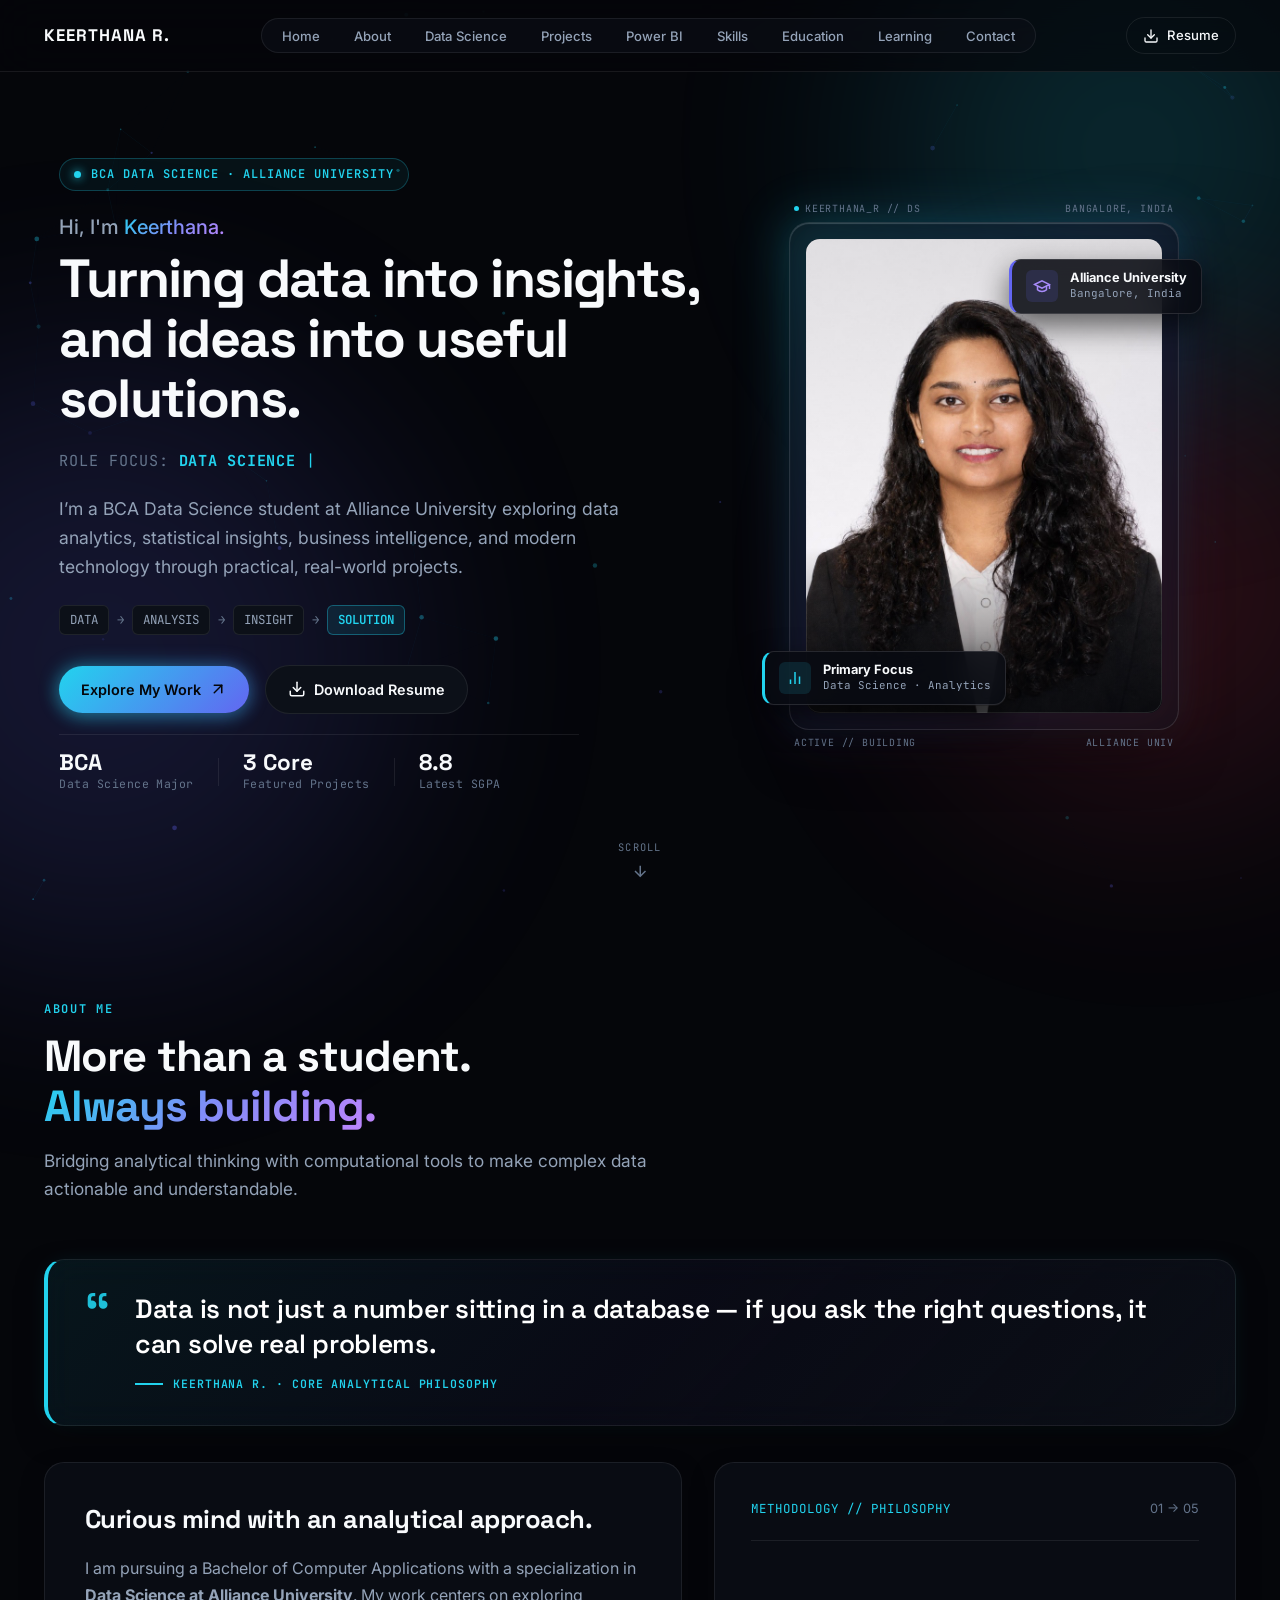
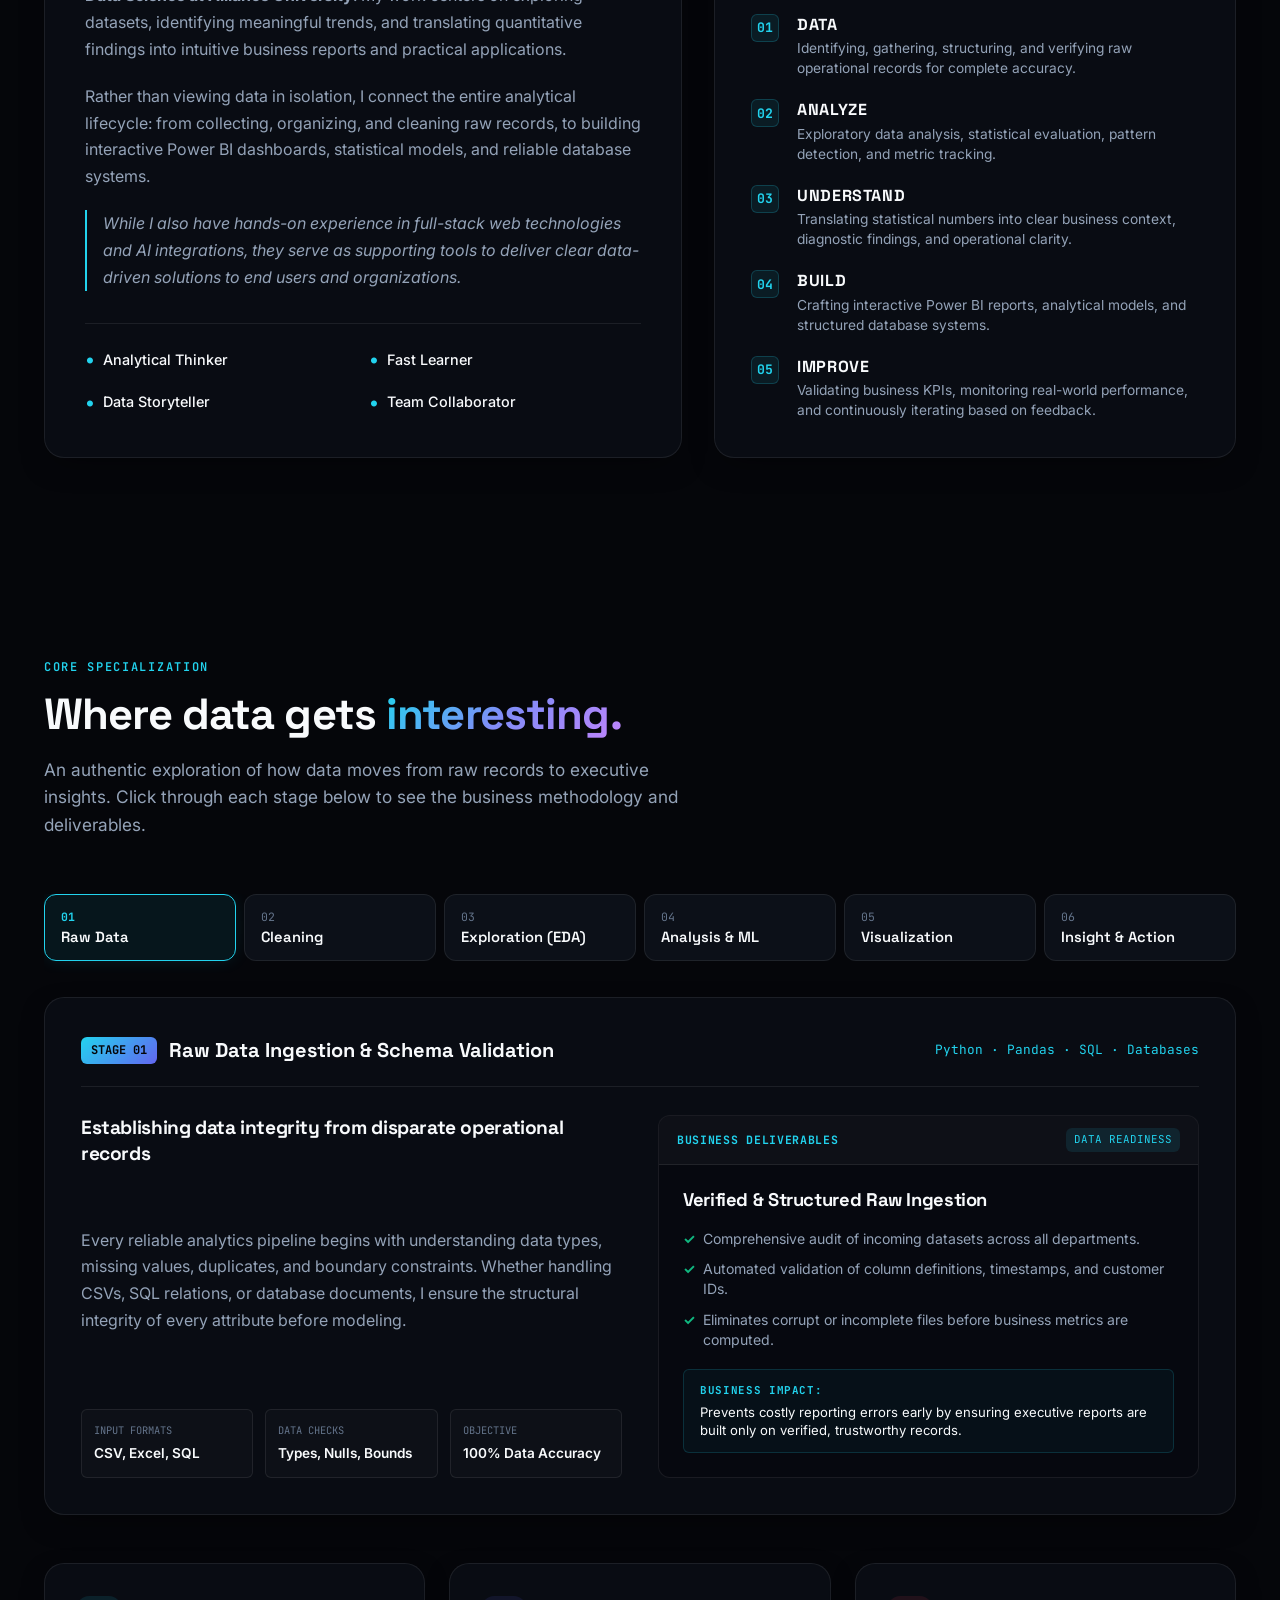
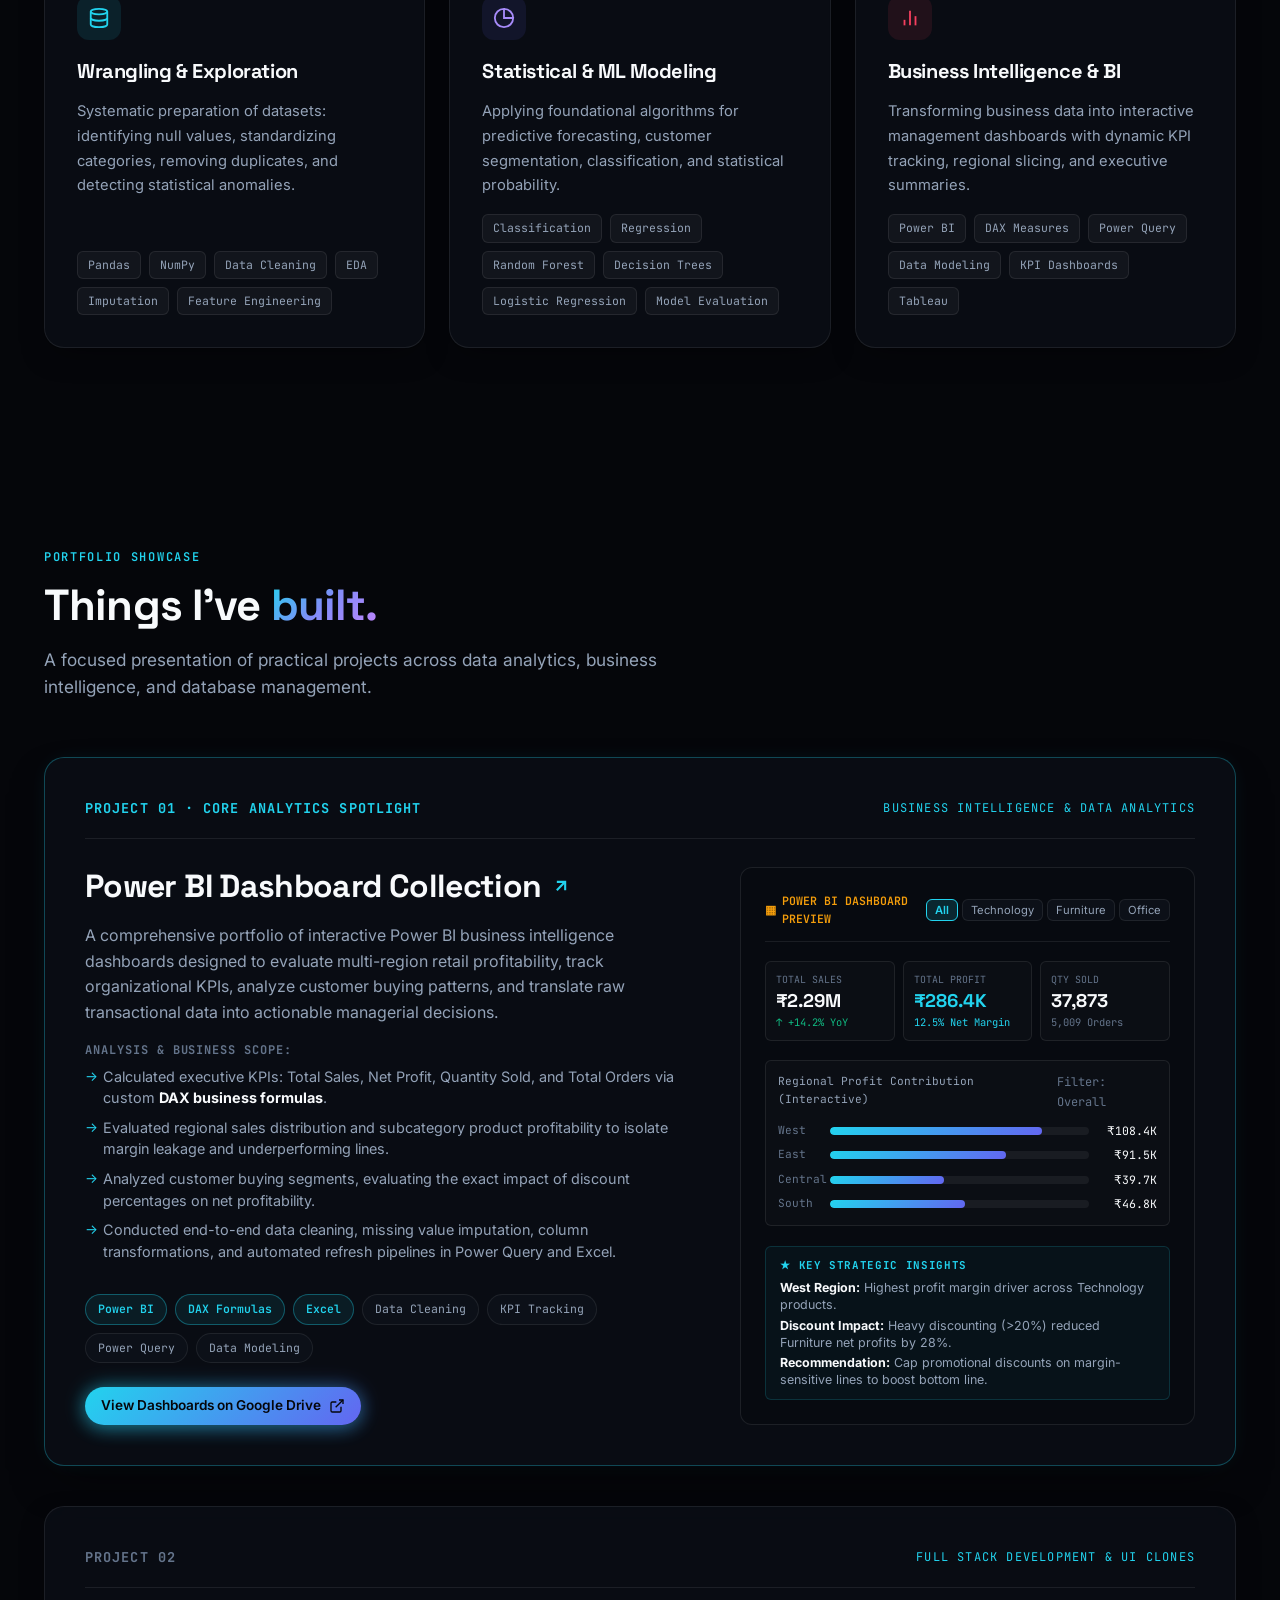
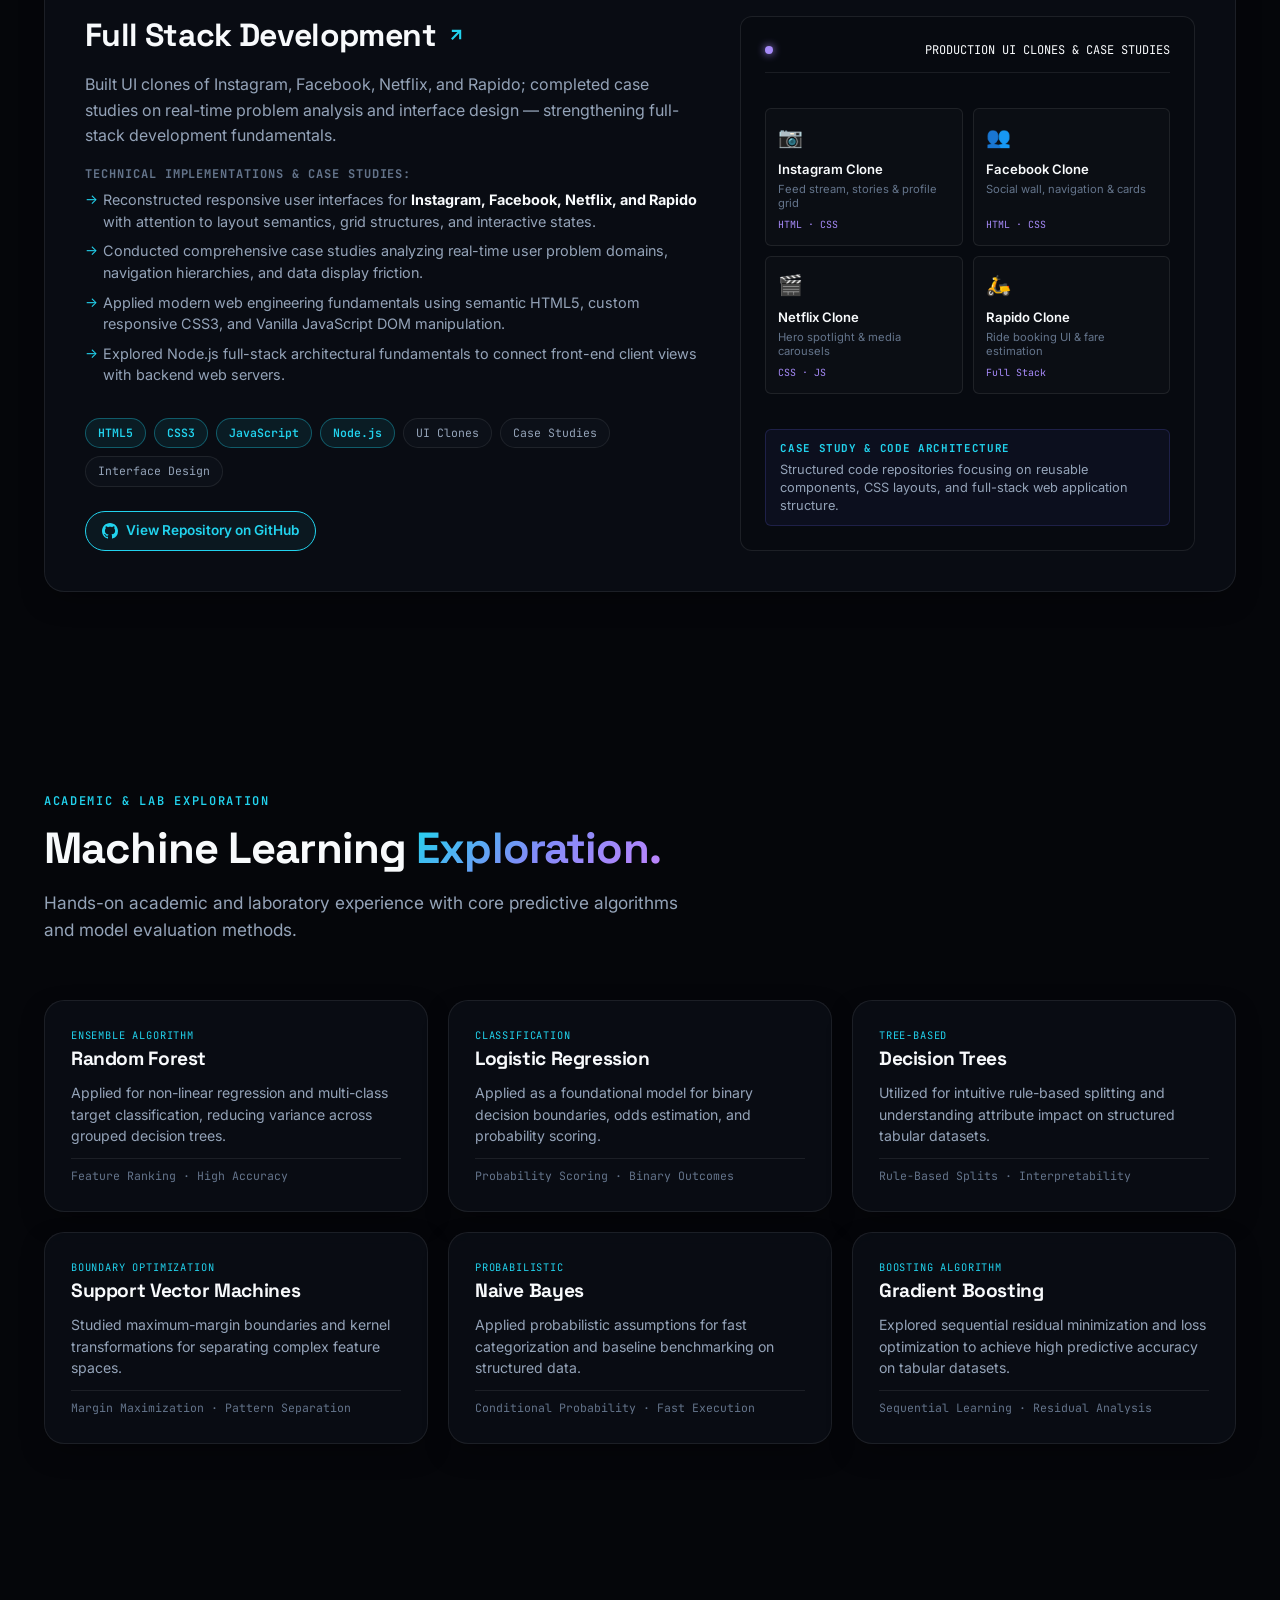
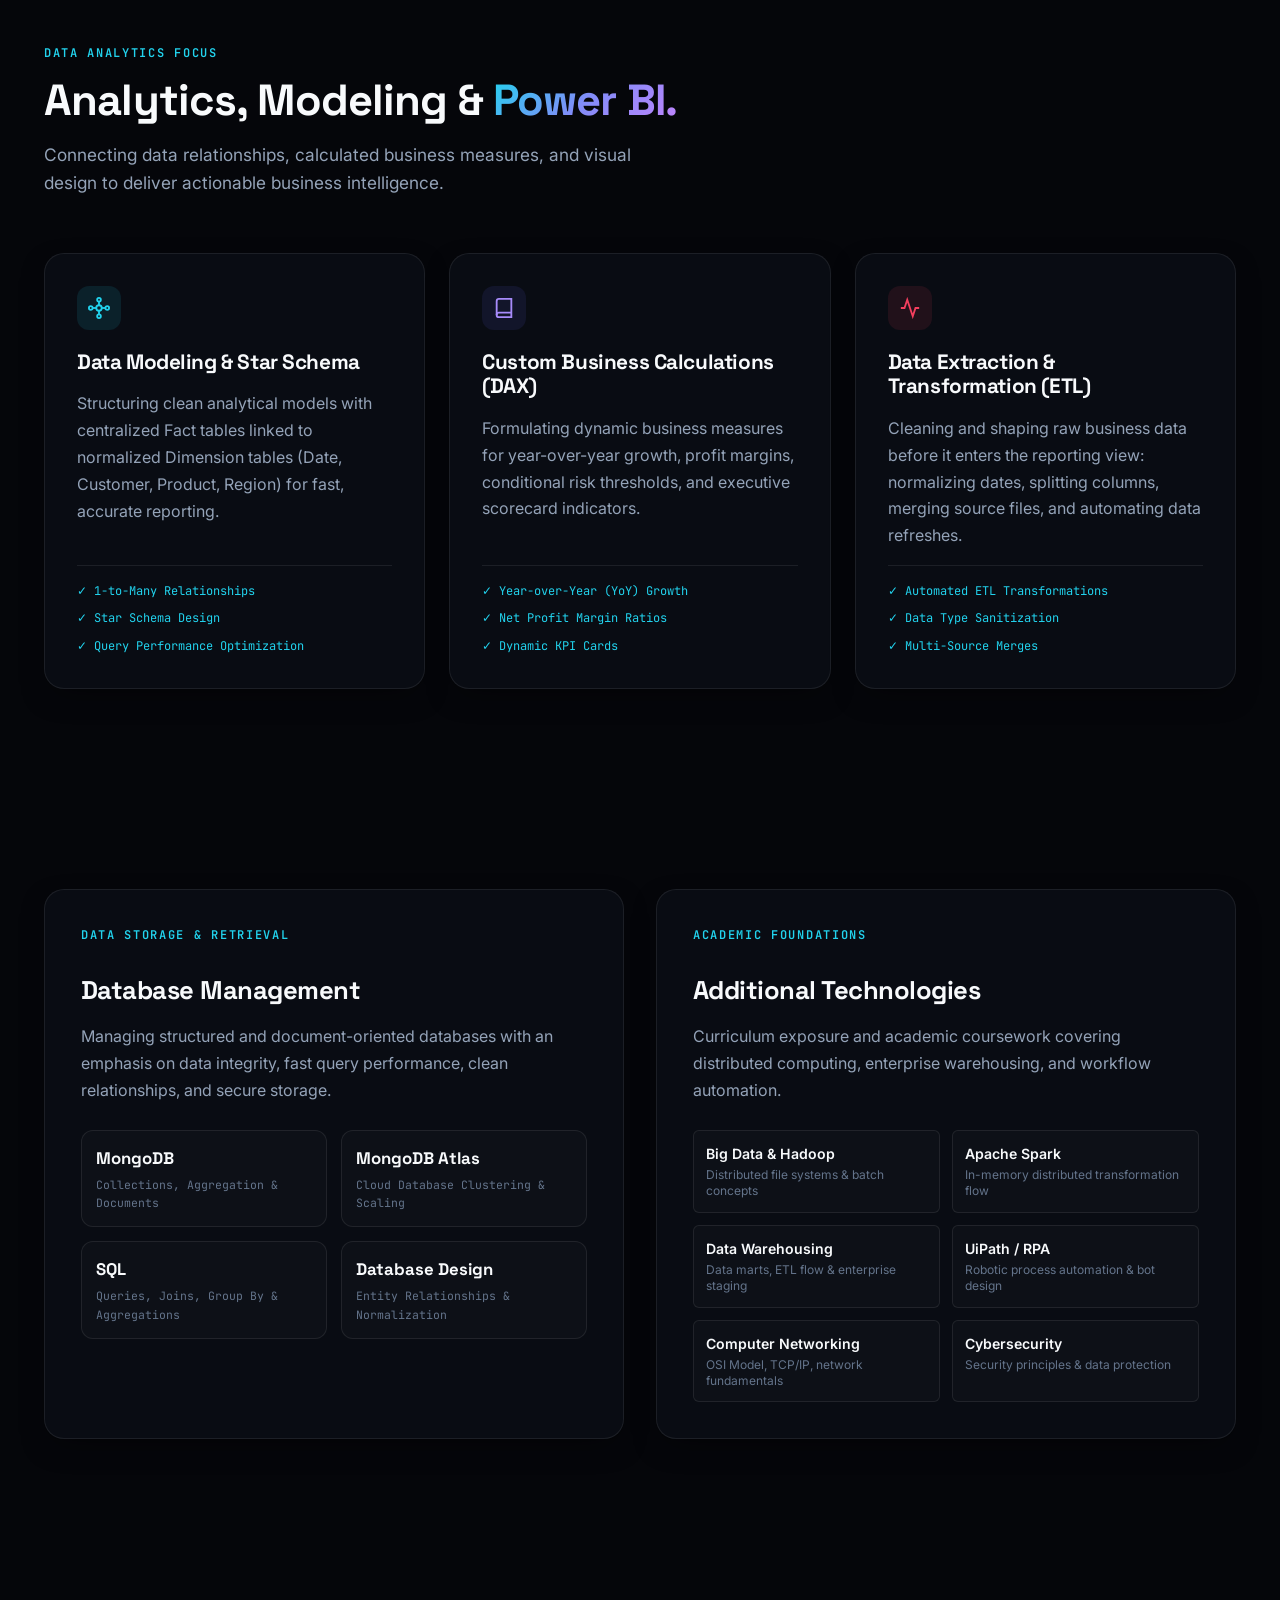
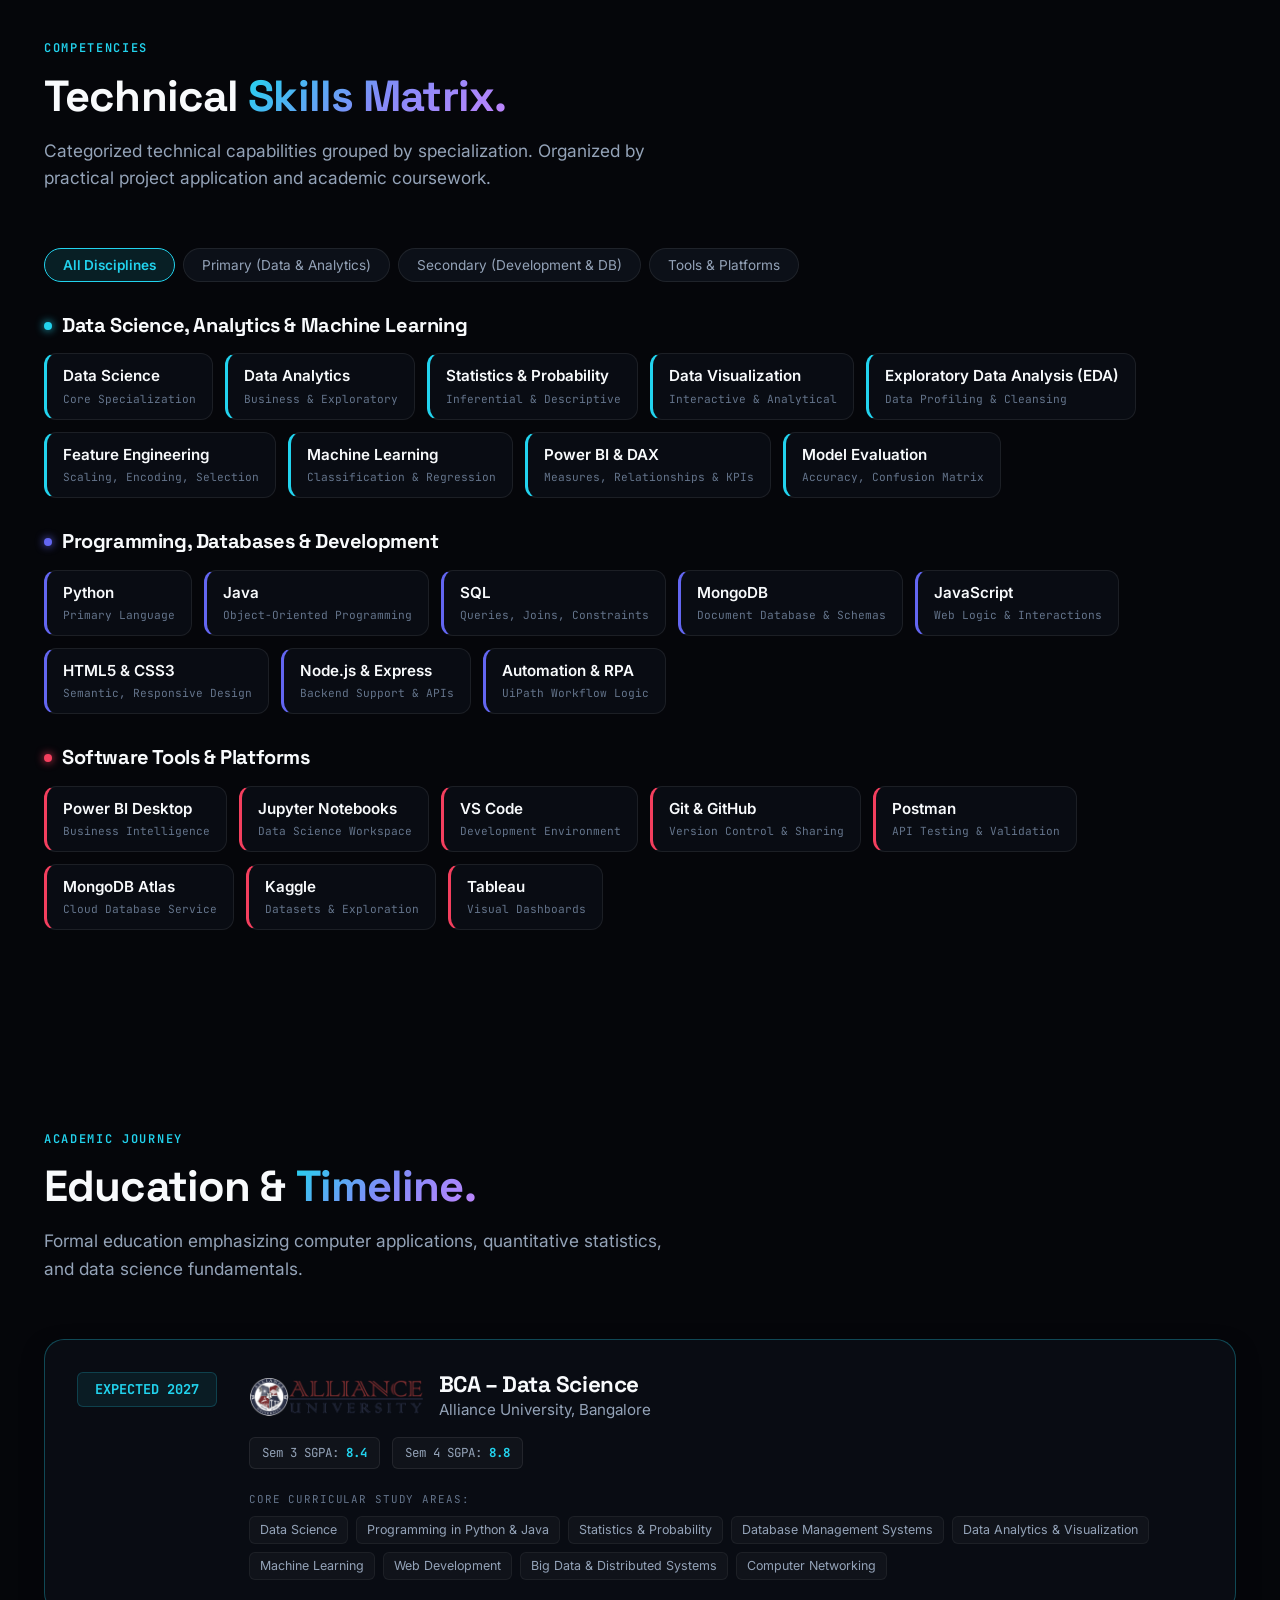
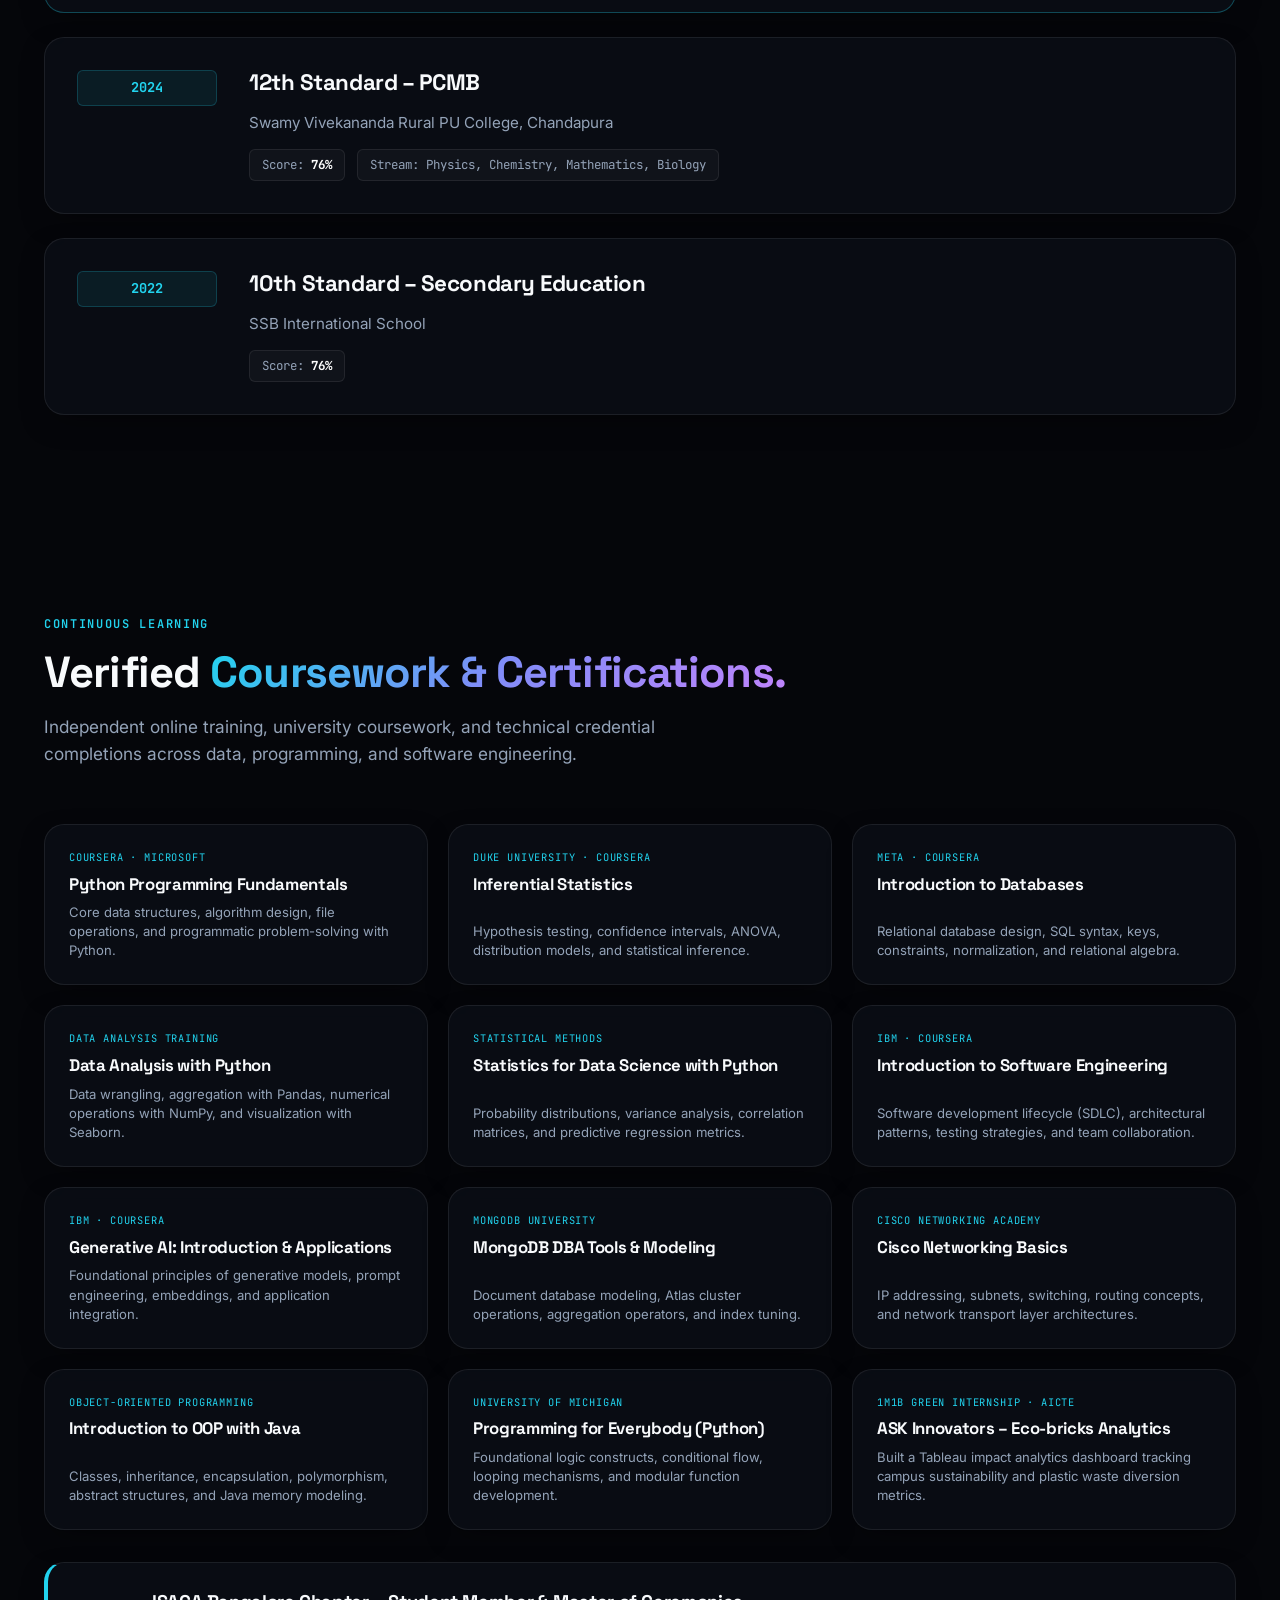
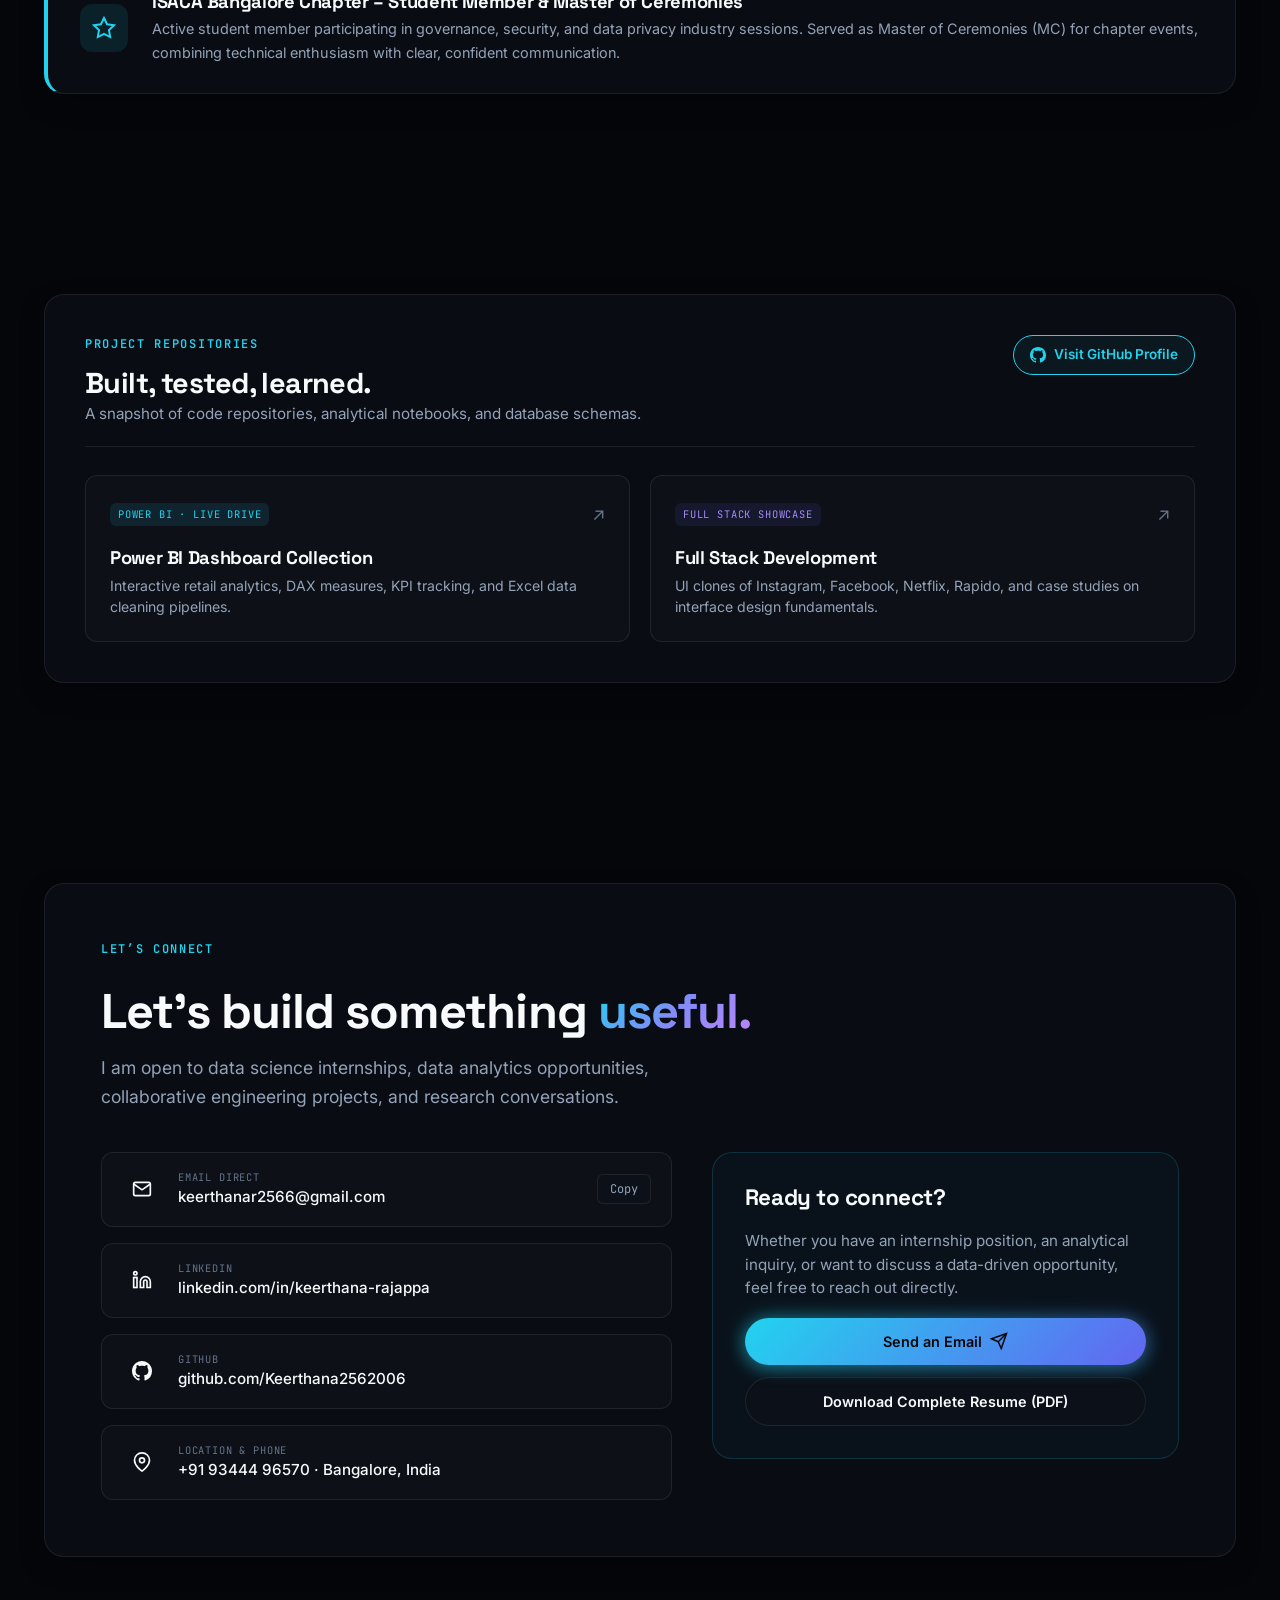
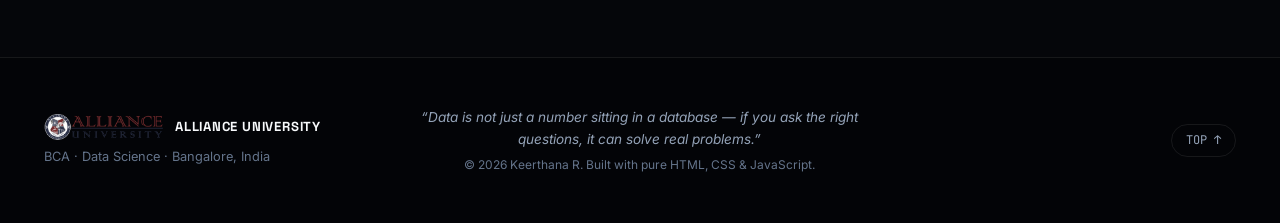
==== commit a7856a04: "Add files via upload" ====
--- a/index.html
+++ b/index.html
@@ -1,1864 +1,1604 @@
-<!DOCTYPE html>
-<html lang="en" class="scroll-smooth">
-<head>
-  <meta charset="UTF-8" />
-  <meta name="viewport" content="width=device-width, initial-scale=1.0" />
-  <meta name="description" content="Keerthana R. — Data Science Student, Data Analytics Enthusiast, and Technology Builder at Alliance University. Turning data into insights, and ideas into useful solutions." />
-  <meta name="author" content="Keerthana R." />
-  <meta name="theme-color" content="#05060A" />
-
-  <title>Keerthana R. | Data Science &amp; Analytics Portfolio</title>
-
-  <!-- Google Fonts: Space Grotesk, Inter, JetBrains Mono -->
-  <link rel="preconnect" href="https://fonts.googleapis.com" />
-  <link rel="preconnect" href="https://fonts.gstatic.com" crossorigin />
-  <link href="https://fonts.googleapis.com/css2?family=Inter:wght@300;400;500;600;700&family=JetBrains+Mono:wght@400;500;600;700&family=Space+Grotesk:wght@400;500;600;700&display=swap" rel="stylesheet" />
-
-  <link rel="stylesheet" href="style.css" />
-</head>
-<body id="top">
-  <!-- Interactive Ambient Canvas -->
-  <canvas id="ambient-canvas" aria-hidden="true"></canvas>
-
-  <!-- Ambient Light Orbs -->
-  <div class="ambient-glow orb-1" aria-hidden="true"></div>
-  <div class="ambient-glow orb-2" aria-hidden="true"></div>
-  <div class="ambient-glow orb-3" aria-hidden="true"></div>
-
-  <!-- Subtle Cursor Follower Glow -->
-  <div id="cursor-glow" aria-hidden="true"></div>
-
-  <!-- FIXED NAVIGATION -->
-  <header class="site-header" id="navbar">
-    <div class="header-inner">
-      <!-- Personal Brand Mark -->
-      <a href="#top" class="brand-link" aria-label="Home - Keerthana R.">
-        <span class="brand-name">KEERTHANA R.</span>
-      </a>
-
-      <!-- Desktop Nav Links -->
-      <nav class="desktop-nav" aria-label="Primary Navigation">
-        <ul class="nav-list">
-          <li><a href="#top" class="nav-link active" data-section="top">Home</a></li>
-          <li><a href="#about" class="nav-link" data-section="about">About</a></li>
-          <li><a href="#datascience" class="nav-link" data-section="datascience">Data Science</a></li>
-          <li><a href="#projects" class="nav-link" data-section="projects">Projects</a></li>
-          <li><a href="#analytics" class="nav-link" data-section="analytics">Power BI</a></li>
-          <li><a href="#skills" class="nav-link" data-section="skills">Skills</a></li>
-          <li><a href="#academics" class="nav-link" data-section="academics">Education</a></li>
-          <li><a href="#certifications" class="nav-link" data-section="certifications">Learning</a></li>
-          <li><a href="#contact" class="nav-link" data-section="contact">Contact</a></li>
-        </ul>
-      </nav>
-
-      <!-- Header Actions -->
-      <div class="header-actions">
-        <a href="resume/resume.pdf" target="_blank" rel="noopener noreferrer" class="btn btn-outline-sm btn-resume" title="Download Resume PDF">
-          <svg class="icon-svg" viewBox="0 0 24 24" width="16" height="16" fill="none" stroke="currentColor" stroke-width="2" stroke-linecap="round" stroke-linejoin="round">
-            <path d="M21 15v4a2 2 0 0 1-2 2H5a2 2 0 0 1-2-2v-4"></path>
-            <polyline points="7 10 12 15 17 10"></polyline>
-            <line x1="12" y1="15" x2="12" y2="3"></line>
-          </svg>
-          <span>Resume</span>
-        </a>
-
-        <!-- Mobile Toggle Button -->
-        <button class="mobile-toggle" id="mobile-toggle" aria-label="Toggle navigation menu" aria-expanded="false">
-          <span class="hamburger-bar"></span>
-          <span class="hamburger-bar"></span>
-          <span class="hamburger-bar"></span>
-        </button>
-      </div>
-    </div>
-
-    <!-- Mobile Drawer Navigation -->
-    <div class="mobile-drawer" id="mobile-drawer">
-      <nav aria-label="Mobile Navigation">
-        <ul class="mobile-nav-list">
-          <li><a href="#top" class="mobile-nav-link">Home</a></li>
-          <li><a href="#about" class="mobile-nav-link">About</a></li>
-          <li><a href="#datascience" class="mobile-nav-link">Data Science</a></li>
-          <li><a href="#projects" class="mobile-nav-link">Projects</a></li>
-          <li><a href="#analytics" class="mobile-nav-link">Power BI &amp; Analytics</a></li>
-          <li><a href="#skills" class="mobile-nav-link">Skills</a></li>
-          <li><a href="#academics" class="mobile-nav-link">Education</a></li>
-          <li><a href="#certifications" class="mobile-nav-link">Certifications</a></li>
-          <li><a href="#contact" class="mobile-nav-link">Contact</a></li>
-          <li class="mobile-resume-wrap">
-            <a href="resume/resume.pdf" target="_blank" rel="noopener noreferrer" class="btn btn-primary btn-full">
-              Download Resume (PDF)
-            </a>
-          </li>
-        </ul>
-      </nav>
-    </div>
-  </header>
-
-  <main>
-    <!-- ========================================================
-         HERO SECTION: ART-DIRECTED ASYMMETRICAL COMPOSITION
-         ======================================================== -->
-    <section class="hero-section" id="hero">
-      <div class="container hero-container">
-        
-        <!-- Left Hero Content -->
-        <div class="hero-content">
-          <!-- Small Identity Line -->
-          <div class="identity-badge reveal-item">
-            <span class="status-dot"></span>
-            <span class="mono-badge">BCA DATA SCIENCE &middot; ALLIANCE UNIVERSITY</span>
-          </div>
-
-          <!-- Greeting & Headline -->
-          <div class="greeting-wrap reveal-item">
-            <p class="hero-greeting">Hi, I'm <span class="text-gradient">Keerthana.</span></p>
-            <h1 class="hero-headline">
-              Turning data into insights, and ideas into useful solutions.
-            </h1>
-          </div>
-
-          <!-- Dynamic Role Ticker -->
-          <div class="ticker-wrap reveal-item">
-            <span class="ticker-prefix">ROLE FOCUS:</span>
-            <span class="ticker-text" id="role-ticker">DATA SCIENCE</span>
-            <span class="ticker-cursor">|</span>
-          </div>
-
-          <!-- Concise Introduction -->
-          <p class="hero-desc reveal-item">
-            I’m a BCA Data Science student at Alliance University exploring data analytics, statistical insights, business intelligence, and modern technology through practical, real-world projects.
-          </p>
-
-          <!-- Core Value Proposition Badges -->
-          <div class="pipeline-pill-row reveal-item">
-            <span class="pill-node">DATA</span>
-            <span class="pill-sep">&rarr;</span>
-            <span class="pill-node">ANALYSIS</span>
-            <span class="pill-sep">&rarr;</span>
-            <span class="pill-node">INSIGHT</span>
-            <span class="pill-sep">&rarr;</span>
-            <span class="pill-node highlight">SOLUTION</span>
-          </div>
-
-          <!-- Hero Action CTAs -->
-          <div class="hero-actions reveal-item">
-            <a href="#projects" class="btn btn-primary btn-glow">
-              <span>Explore My Work</span>
-              <svg class="icon-svg" viewBox="0 0 24 24" width="18" height="18" fill="none" stroke="currentColor" stroke-width="2" stroke-linecap="round" stroke-linejoin="round">
-                <line x1="7" y1="17" x2="17" y2="7"></line>
-                <polyline points="7 7 17 7 17 17"></polyline>
-              </svg>
-            </a>
-            <a href="resume/resume.pdf" target="_blank" rel="noopener noreferrer" class="btn btn-secondary">
-              <svg class="icon-svg" viewBox="0 0 24 24" width="18" height="18" fill="none" stroke="currentColor" stroke-width="2" stroke-linecap="round" stroke-linejoin="round">
-                <path d="M21 15v4a2 2 0 0 1-2 2H5a2 2 0 0 1-2-2v-4"></path>
-                <polyline points="7 10 12 15 17 10"></polyline>
-                <line x1="12" y1="15" x2="12" y2="3"></line>
-              </svg>
-              <span>Download Resume</span>
-            </a>
-          </div>
-
-          <!-- Key Quick Stats / Technical Telemetry -->
-          <div class="hero-telemetry reveal-item">
-            <div class="telemetry-block">
-              <span class="telemetry-num">BCA</span>
-              <span class="telemetry-lbl">Data Science Major</span>
-            </div>
-            <div class="telemetry-divider"></div>
-            <div class="telemetry-block">
-              <span class="telemetry-num">3 Core</span>
-              <span class="telemetry-lbl">Featured Projects</span>
-            </div>
-            <div class="telemetry-divider"></div>
-            <div class="telemetry-block">
-              <span class="telemetry-num">8.8</span>
-              <span class="telemetry-lbl">Latest SGPA</span>
-            </div>
-          </div>
-        </div>
-
-        <!-- Right Hero Editorial Portrait Artwork -->
-        <div class="hero-visual reveal-item" id="portrait-wrapper">
-          <div class="portrait-card" id="portrait-card">
-            
-            <!-- Layered Background Gradients -->
-            <div class="portrait-glow" aria-hidden="true"></div>
-            <div class="portrait-mesh" aria-hidden="true"></div>
-            
-            <!-- Corner Technical Telemetry Tags -->
-            <div class="frame-tag frame-tag-tl">
-              <span class="tag-bullet"></span>
-              <span>KEERTHANA_R // DS</span>
-            </div>
-            <div class="frame-tag frame-tag-tr">
-              <span>BANGALORE, INDIA</span>
-            </div>
-            <div class="frame-tag frame-tag-bl">
-              <span>ACTIVE // BUILDING</span>
-            </div>
-            <div class="frame-tag frame-tag-br">
-              <span>ALLIANCE UNIV</span>
-            </div>
-
-            <!-- Authentic Photograph Frame -->
-            <div class="portrait-image-container">
-              <img 
-                src="images/profile.jpg" 
-                alt="Keerthana R. — Data Science Student" 
-                class="portrait-img"
-                loading="eager"
-              />
-              <div class="portrait-overlay"></div>
-              <div class="portrait-border-light"></div>
-            </div>
-
-            <!-- Floating Info Card: Role Focus -->
-            <div class="floating-badge badge-role">
-              <div class="badge-icon">
-                <svg viewBox="0 0 24 24" width="18" height="18" fill="none" stroke="currentColor" stroke-width="2">
-                  <path d="M18 20V10M12 20V4M6 20v-6"></path>
-                </svg>
-              </div>
-              <div class="badge-text">
-                <span class="badge-title">Primary Focus</span>
-                <span class="badge-sub">Data Science &middot; Analytics</span>
-              </div>
-            </div>
-
-            <!-- Floating Info Card: University -->
-            <div class="floating-badge badge-univ">
-              <div class="badge-icon green-icon">
-                <svg viewBox="0 0 24 24" width="18" height="18" fill="none" stroke="currentColor" stroke-width="2">
-                  <path d="M22 10v6M2 10l10-5 10 5-10 5z"></path>
-                  <path d="M6 12v5c3 3 9 3 12 0v-5"></path>
-                </svg>
-              </div>
-              <div class="badge-text">
-                <span class="badge-title">Alliance University</span>
-                <span class="badge-sub">Bangalore, India</span>
-              </div>
-            </div>
-
-          </div>
-        </div>
-
-      </div>
-
-      <!-- Scroll Down Indicator -->
-      <a href="#about" class="scroll-cue" aria-label="Scroll to About section">
-        <span class="cue-label">SCROLL</span>
-        <svg class="cue-arrow" viewBox="0 0 24 24" width="18" height="18" fill="none" stroke="currentColor" stroke-width="2">
-          <line x1="12" y1="5" x2="12" y2="19"></line>
-          <polyline points="19 12 12 19 5 12"></polyline>
-        </svg>
-      </a>
-    </section>
-
-
-    <!-- ========================================================
-         ABOUT SECTION: EDITORIAL LAYOUT
-         ======================================================== -->
-    <section class="section about-section" id="about">
-      <div class="container">
-        
-        <div class="section-header">
-          <div class="section-tag mono">ABOUT ME</div>
-          <h2 class="section-title">More than a student.<br /><span class="text-gradient">Always building.</span></h2>
-          <p class="section-subtitle">
-            Bridging analytical thinking with computational tools to make complex data actionable and understandable.
-          </p>
-        </div>
-
-        <!-- Personal Philosophy Quote Callout -->
-        <div class="philosophy-quote-card card-glass reveal-item">
-          <div class="quote-symbol text-cyan">&ldquo;</div>
-          <div class="quote-content">
-            <blockquote class="quote-statement">
-              Data is not just a number sitting in a database &mdash; if you ask the right questions, it can solve real problems.
-            </blockquote>
-            <div class="quote-signature mono">
-              <span class="sig-line"></span>
-              <span class="sig-text">KEERTHANA R. &middot; CORE ANALYTICAL PHILOSOPHY</span>
-            </div>
-          </div>
-        </div>
-
-        <div class="about-grid">
-          <!-- Main Narrative Block -->
-          <div class="about-narrative-card card-glass">
-            <h3 class="narrative-heading">Curious mind with an analytical approach.</h3>
-            <p>
-              I am pursuing a Bachelor of Computer Applications with a specialization in <strong>Data Science at Alliance University</strong>. My work centers on exploring datasets, identifying meaningful trends, and translating quantitative findings into intuitive business reports and practical applications.
-            </p>
-            <p>
-              Rather than viewing data in isolation, I connect the entire analytical lifecycle: from collecting, organizing, and cleaning raw records, to building interactive Power BI dashboards, statistical models, and reliable database systems.
-            </p>
-            <p class="about-note">
-              While I also have hands-on experience in full-stack web technologies and AI integrations, they serve as supporting tools to deliver clear data-driven solutions to end users and organizations.
-            </p>
-
-            <!-- Quick Attributes Grid -->
-            <div class="attributes-grid">
-              <div class="attribute-pill">
-                <span class="attr-icon">&bull;</span>
-                <span>Analytical Thinker</span>
-              </div>
-              <div class="attribute-pill">
-                <span class="attr-icon">&bull;</span>
-                <span>Fast Learner</span>
-              </div>
-              <div class="attribute-pill">
-                <span class="attr-icon">&bull;</span>
-                <span>Data Storyteller</span>
-              </div>
-              <div class="attribute-pill">
-                <span class="attr-icon">&bull;</span>
-                <span>Team Collaborator</span>
-              </div>
-            </div>
-          </div>
-
-          <!-- Editorial Progression Flow -->
-          <div class="about-progression-card card-glass">
-            <div class="progression-header">
-              <span class="progression-title mono">METHODOLOGY // PHILOSOPHY</span>
-              <span class="progression-code">01 &rarr; 05</span>
-            </div>
-
-            <div class="flow-steps">
-              <div class="flow-step">
-                <div class="step-num">01</div>
-                <div class="step-body">
-                  <div class="step-name">DATA</div>
-                  <div class="step-desc">Identifying, gathering, structuring, and verifying raw operational records for complete accuracy.</div>
-                </div>
-              </div>
-
-              <div class="flow-step">
-                <div class="step-num">02</div>
-                <div class="step-body">
-                  <div class="step-name">ANALYZE</div>
-                  <div class="step-desc">Exploratory data analysis, statistical evaluation, pattern detection, and metric tracking.</div>
-                </div>
-              </div>
-
-              <div class="flow-step">
-                <div class="step-num">03</div>
-                <div class="step-body">
-                  <div class="step-name">UNDERSTAND</div>
-                  <div class="step-desc">Translating statistical numbers into clear business context, diagnostic findings, and operational clarity.</div>
-                </div>
-              </div>
-
-              <div class="flow-step">
-                <div class="step-num">04</div>
-                <div class="step-body">
-                  <div class="step-name">BUILD</div>
-                  <div class="step-desc">Crafting interactive Power BI reports, analytical models, and structured database systems.</div>
-                </div>
-              </div>
-
-              <div class="flow-step">
-                <div class="step-num">05</div>
-                <div class="step-body">
-                  <div class="step-name">IMPROVE</div>
-                  <div class="step-desc">Validating business KPIs, monitoring real-world performance, and continuously iterating based on feedback.</div>
-                </div>
-              </div>
-            </div>
-
-          </div>
-        </div>
-
-      </div>
-    </section>
-
-
-    <!-- ========================================================
-         DATA SCIENCE SECTION: INTERACTIVE WORKFLOW
-         ======================================================== -->
-    <section class="section ds-section" id="datascience">
-      <div class="container">
-        
-        <div class="section-header">
-          <div class="section-tag mono">CORE SPECIALIZATION</div>
-          <h2 class="section-title">Where data gets <span class="text-gradient">interesting.</span></h2>
-          <p class="section-subtitle">
-            An authentic exploration of how data moves from raw records to executive insights. Click through each stage below to see the business methodology and deliverables.
-          </p>
-        </div>
-
-        <!-- Interactive Pipeline Nav Controls -->
-        <div class="pipeline-navigator" role="tablist" aria-label="Data Science Workflow Stages">
-          <button class="pipeline-tab active" data-stage="0" role="tab" aria-selected="true" aria-controls="stage-display">
-            <span class="tab-index">01</span>
-            <span class="tab-label">Raw Data</span>
-          </button>
-          <button class="pipeline-tab" data-stage="1" role="tab" aria-selected="false" aria-controls="stage-display">
-            <span class="tab-index">02</span>
-            <span class="tab-label">Cleaning</span>
-          </button>
-          <button class="pipeline-tab" data-stage="2" role="tab" aria-selected="false" aria-controls="stage-display">
-            <span class="tab-index">03</span>
-            <span class="tab-label">Exploration (EDA)</span>
-          </button>
-          <button class="pipeline-tab" data-stage="3" role="tab" aria-selected="false" aria-controls="stage-display">
-            <span class="tab-index">04</span>
-            <span class="tab-label">Analysis &amp; ML</span>
-          </button>
-          <button class="pipeline-tab" data-stage="4" role="tab" aria-selected="false" aria-controls="stage-display">
-            <span class="tab-index">05</span>
-            <span class="tab-label">Visualization</span>
-          </button>
-          <button class="pipeline-tab" data-stage="5" role="tab" aria-selected="false" aria-controls="stage-display">
-            <span class="tab-index">06</span>
-            <span class="tab-label">Insight &amp; Action</span>
-          </button>
-        </div>
-
-        <!-- Dynamic Pipeline Stage Display (HR & Business Friendly) -->
-        <div class="stage-display card-glass" id="stage-display" role="tabpanel">
-          <div class="stage-meta-row">
-            <div class="stage-badge-group">
-              <span class="stage-num-badge" id="stage-num">STAGE 01</span>
-              <span class="stage-title" id="stage-title">Raw Data Ingestion &amp; Schema Validation</span>
-            </div>
-            <div class="stage-tools mono" id="stage-tools">Python &middot; Pandas &middot; SQL &middot; Databases</div>
-          </div>
-
-          <div class="stage-content-grid">
-            <!-- Left: Description and Practical Approach -->
-            <div class="stage-explanation">
-              <h3 class="stage-subtitle" id="stage-subtitle">Establishing data integrity from disparate operational records</h3>
-              <p id="stage-text">
-                Every reliable analytics pipeline begins with understanding data types, missing values, duplicates, and boundary constraints. Whether handling CSVs, SQL relations, or database documents, I ensure the structural integrity of every attribute before modeling.
-              </p>
-              
-              <div class="stage-metrics-row" id="stage-metrics">
-                <div class="stage-metric-box">
-                  <span class="metric-title">Input Formats</span>
-                  <span class="metric-value">CSV, Excel, SQL</span>
-                </div>
-                <div class="stage-metric-box">
-                  <span class="metric-title">Data Checks</span>
-                  <span class="metric-value">Types, Nulls, Bounds</span>
-                </div>
-                <div class="stage-metric-box">
-                  <span class="metric-title">Objective</span>
-                  <span class="metric-value">100% Data Accuracy</span>
-                </div>
-              </div>
-            </div>
-
-            <!-- Right: Business Deliverables & Practical Value (HR Friendly) -->
-            <div class="stage-summary-card">
-              <div class="summary-card-header">
-                <span class="summary-badge mono">BUSINESS DELIVERABLES</span>
-                <span class="summary-tag mono" id="stage-deliverable-tag">DATA READINESS</span>
-              </div>
-              <div class="summary-card-body">
-                <h4 class="summary-title" id="stage-deliverable-title">Verified &amp; Structured Raw Ingestion</h4>
-                <ul class="summary-list" id="stage-deliverable-list">
-                  <li>Comprehensive audit of incoming datasets across all departments.</li>
-                  <li>Automated validation of column definitions, timestamps, and customer IDs.</li>
-                  <li>Eliminates corrupt or incomplete files before business metrics are computed.</li>
-                </ul>
-                <div class="summary-impact-box" id="stage-impact-box">
-                  <span class="impact-label mono">BUSINESS IMPACT:</span>
-                  <p class="impact-text" id="stage-impact-text">Prevents costly reporting errors early by ensuring executive reports are built only on verified, trustworthy records.</p>
-                </div>
-              </div>
-            </div>
-          </div>
-        </div>
-
-        <!-- Data Science Technical Ecosystem Grid -->
-        <div class="ds-ecosystem-grid">
-          
-          <!-- Card 1: Data Manipulation & Wrangling -->
-          <div class="ecosystem-card card-glass">
-            <div class="card-icon cyan">
-              <svg viewBox="0 0 24 24" width="22" height="22" fill="none" stroke="currentColor" stroke-width="2">
-                <ellipse cx="12" cy="5" rx="9" ry="3"></ellipse>
-                <path d="M21 12c0 1.66-4 3-9 3s-9-1.34-9-3"></path>
-                <path d="M3 5v14c0 1.66 4 3 9 3s9-1.34 9-3V5"></path>
-              </svg>
-            </div>
-            <h3 class="eco-title">Wrangling &amp; Exploration</h3>
-            <p class="eco-desc">Systematic preparation of datasets: identifying null values, standardizing categories, removing duplicates, and detecting statistical anomalies.</p>
-            <div class="tag-cloud">
-              <span class="tag">Pandas</span>
-              <span class="tag">NumPy</span>
-              <span class="tag">Data Cleaning</span>
-              <span class="tag">EDA</span>
-              <span class="tag">Imputation</span>
-              <span class="tag">Feature Engineering</span>
-            </div>
-          </div>
-
-          <!-- Card 2: Statistical Modeling & ML -->
-          <div class="ecosystem-card card-glass">
-            <div class="card-icon violet">
-              <svg viewBox="0 0 24 24" width="22" height="22" fill="none" stroke="currentColor" stroke-width="2">
-                <path d="M12 2a10 10 0 1 0 10 10H12V2z"></path>
-                <path d="M12 2a10 10 0 0 1 10 10"></path>
-              </svg>
-            </div>
-            <h3 class="eco-title">Statistical &amp; ML Modeling</h3>
-            <p class="eco-desc">Applying foundational algorithms for predictive forecasting, customer segmentation, classification, and statistical probability.</p>
-            <div class="tag-cloud">
-              <span class="tag">Classification</span>
-              <span class="tag">Regression</span>
-              <span class="tag">Random Forest</span>
-              <span class="tag">Decision Trees</span>
-              <span class="tag">Logistic Regression</span>
-              <span class="tag">Model Evaluation</span>
-            </div>
-          </div>
-
-          <!-- Card 3: Business Analytics & BI -->
-          <div class="ecosystem-card card-glass">
-            <div class="card-icon rose">
-              <svg viewBox="0 0 24 24" width="22" height="22" fill="none" stroke="currentColor" stroke-width="2">
-                <line x1="18" y1="20" x2="18" y2="10"></line>
-                <line x1="12" y1="20" x2="12" y2="4"></line>
-                <line x1="6" y1="20" x2="6" y2="14"></line>
-              </svg>
-            </div>
-            <h3 class="eco-title">Business Intelligence &amp; BI</h3>
-            <p class="eco-desc">Transforming business data into interactive management dashboards with dynamic KPI tracking, regional slicing, and executive summaries.</p>
-            <div class="tag-cloud">
-              <span class="tag">Power BI</span>
-              <span class="tag">DAX Measures</span>
-              <span class="tag">Power Query</span>
-              <span class="tag">Data Modeling</span>
-              <span class="tag">KPI Dashboards</span>
-              <span class="tag">Tableau</span>
-            </div>
-          </div>
-
-        </div>
-
-      </div>
-    </section>
-
-
-    <!-- ========================================================
-         PROJECTS SECTION: EDITORIAL CASE STUDIES (3 FOCUSED PROJECTS)
-         ======================================================== -->
-    <section class="section projects-section" id="projects">
-      <div class="container">
-        
-        <div class="section-header">
-          <div class="section-tag mono">PORTFOLIO SHOWCASE</div>
-          <h2 class="section-title">Things I’ve <span class="text-gradient">built.</span></h2>
-          <p class="section-subtitle">
-            A focused presentation of practical projects across data analytics, business intelligence, and database management.
-          </p>
-        </div>
-
-        <div class="editorial-projects-list">
-
-          <!-- PROJECT 01: POWER BI DASHBOARD COLLECTION -->
-          <article class="project-case-study card-glass featured-project" id="project-powerbi">
-            <div class="project-meta-top">
-              <span class="project-num mono text-primary">PROJECT 01 &middot; CORE ANALYTICS SPOTLIGHT</span>
-              <span class="project-category mono">BUSINESS INTELLIGENCE &amp; DATA ANALYTICS</span>
-            </div>
-
-            <div class="project-layout-grid">
-              <!-- Left Project Info -->
-              <div class="project-details">
-                <h3 class="project-name">
-                  <a href="https://drive.google.com/drive/folders/1_rfvH_tK7TE118YBQyM7uThEkgkOBB5X?usp=drive_link" target="_blank" rel="noopener noreferrer" class="project-title-link" title="Open Power BI Dashboard Collection on Google Drive">
-                    <span>Power BI Dashboard Collection</span>
-                    <svg class="link-arrow-icon" viewBox="0 0 24 24" width="20" height="20" fill="none" stroke="currentColor" stroke-width="2.5">
-                      <path d="M7 17L17 7"></path>
-                      <polyline points="7 7 17 7 17 17"></polyline>
-                    </svg>
-                  </a>
-                </h3>
-                <p class="project-overview">
-                  A comprehensive portfolio of interactive Power BI business intelligence dashboards designed to evaluate multi-region retail profitability, track organizational KPIs, analyze customer buying patterns, and translate raw transactional data into actionable managerial decisions.
-                </p>
-
-                <div class="project-highlights">
-                  <h4 class="highlight-title mono">ANALYSIS &amp; BUSINESS SCOPE:</h4>
-                  <ul class="highlight-list">
-                    <li>Calculated executive KPIs: Total Sales, Net Profit, Quantity Sold, and Total Orders via custom <strong>DAX business formulas</strong>.</li>
-                    <li>Evaluated regional sales distribution and subcategory product profitability to isolate margin leakage and underperforming lines.</li>
-                    <li>Analyzed customer buying segments, evaluating the exact impact of discount percentages on net profitability.</li>
-                    <li>Conducted end-to-end data cleaning, missing value imputation, column transformations, and automated refresh pipelines in Power Query and Excel.</li>
-                  </ul>
-                </div>
-
-                <div class="project-tech-stack">
-                  <span class="tech-badge highlight">Power BI</span>
-                  <span class="tech-badge highlight">DAX Formulas</span>
-                  <span class="tech-badge highlight">Excel</span>
-                  <span class="tech-badge">Data Cleaning</span>
-                  <span class="tech-badge">KPI Tracking</span>
-                  <span class="tech-badge">Power Query</span>
-                  <span class="tech-badge">Data Modeling</span>
-                </div>
-
-                <div class="project-actions">
-                  <a href="https://drive.google.com/drive/folders/1_rfvH_tK7TE118YBQyM7uThEkgkOBB5X?usp=drive_link" target="_blank" rel="noopener noreferrer" class="btn btn-primary btn-sm btn-glow">
-                    <span>View Dashboards on Google Drive</span>
-                    <svg class="icon-svg" viewBox="0 0 24 24" width="16" height="16" fill="none" stroke="currentColor" stroke-width="2">
-                      <path d="M18 13v6a2 2 0 0 1-2 2H5a2 2 0 0 1-2-2V8a2 2 0 0 1 2-2h6"></path>
-                      <polyline points="15 3 21 3 21 9"></polyline>
-                      <line x1="10" y1="14" x2="21" y2="3"></line>
-                    </svg>
-                  </a>
-                </div>
-              </div>
-
-              <!-- Right Interactive Power BI Simulation Dashboard -->
-              <div class="project-visual-pane">
-                <div class="interactive-card-inner bi-dashboard-mock">
-                  <div class="visual-header">
-                    <div class="bi-brand mono">
-                      <span class="bi-icon">&#9638;</span> POWER BI DASHBOARD PREVIEW
-                    </div>
-                    <div class="bi-filters" id="bi-category-filters">
-                      <button class="bi-btn active" data-cat="all">All</button>
-                      <button class="bi-btn" data-cat="tech">Technology</button>
-                      <button class="bi-btn" data-cat="furn">Furniture</button>
-                      <button class="bi-btn" data-cat="off">Office</button>
-                    </div>
-                  </div>
-
-                  <!-- Dynamic Metric Cards -->
-                  <div class="bi-metrics-grid">
-                    <div class="bi-kpi-card">
-                      <span class="bi-kpi-lbl mono">TOTAL SALES</span>
-                      <span class="bi-kpi-val" id="kpi-sales">&#8377;2.29M</span>
-                      <span class="bi-kpi-sub mono text-green">&uarr; +14.2% YoY</span>
-                    </div>
-                    <div class="bi-kpi-card">
-                      <span class="bi-kpi-lbl mono">TOTAL PROFIT</span>
-                      <span class="bi-kpi-val text-primary" id="kpi-profit">&#8377;286.4K</span>
-                      <span class="bi-kpi-sub mono text-cyan">12.5% Net Margin</span>
-                    </div>
-                    <div class="bi-kpi-card">
-                      <span class="bi-kpi-lbl mono">QTY SOLD</span>
-                      <span class="bi-kpi-val" id="kpi-qty">37,873</span>
-                      <span class="bi-kpi-sub mono">5,009 Orders</span>
-                    </div>
-                  </div>
-
-                  <!-- Simulated Regional & Category Visual Bar Chart -->
-                  <div class="bi-chart-box">
-                    <div class="chart-header mono">
-                      <span>Regional Profit Contribution (Interactive)</span>
-                      <span class="text-xs text-muted">Filter: <span id="bi-active-filter-name">Overall</span></span>
-                    </div>
-                    
-                    <div class="bi-bars-list" id="bi-bars">
-                      <div class="bar-item">
-                        <span class="bar-lbl mono">West</span>
-                        <div class="bar-track"><div class="bar-fill" style="width: 82%;"></div></div>
-                        <span class="bar-val mono">&#8377;108.4K</span>
-                      </div>
-                      <div class="bar-item">
-                        <span class="bar-lbl mono">East</span>
-                        <div class="bar-track"><div class="bar-fill" style="width: 68%;"></div></div>
-                        <span class="bar-val mono">&#8377;91.5K</span>
-                      </div>
-                      <div class="bar-item">
-                        <span class="bar-lbl mono">Central</span>
-                        <div class="bar-track"><div class="bar-fill" style="width: 44%;"></div></div>
-                        <span class="bar-val mono">&#8377;39.7K</span>
-                      </div>
-                      <div class="bar-item">
-                        <span class="bar-lbl mono">South</span>
-                        <div class="bar-track"><div class="bar-fill" style="width: 52%;"></div></div>
-                        <span class="bar-val mono">&#8377;46.8K</span>
-                      </div>
-                    </div>
-                  </div>
-
-                  <!-- Actionable Business Insights Callout (HR Friendly) -->
-                  <div class="bi-insights-box">
-                    <span class="insights-title mono">&#9733; KEY STRATEGIC INSIGHTS</span>
-                    <ul class="insights-list">
-                      <li><strong>West Region:</strong> Highest profit margin driver across Technology products.</li>
-                      <li><strong>Discount Impact:</strong> Heavy discounting (&gt;20%) reduced Furniture net profits by 28%.</li>
-                      <li><strong>Recommendation:</strong> Cap promotional discounts on margin-sensitive lines to boost bottom line.</li>
-                    </ul>
-                  </div>
-                </div>
-              </div>
-            </div>
-          </article>
-
-
-          <!-- PROJECT 02: CAMPUSCART -->
-          <article class="project-case-study card-glass">
-            <div class="project-meta-top">
-              <span class="project-num mono">PROJECT 02</span>
-              <span class="project-category mono">DATABASE ARCHITECTURE &amp; FULL STACK</span>
-            </div>
-
-            <div class="project-layout-grid">
-              <!-- Left Project Info -->
-              <div class="project-details">
-                <h3 class="project-name">Campuscart</h3>
-                <p class="project-overview">
-                  A dedicated campus shopping web platform developed as an integrated four-person team project, enabling students to conveniently purchase academic supplies and books within the university campus ecosystem.
-                </p>
-
-                <!-- Explicit Team Role Clarification -->
-                <div class="team-role-banner">
-                  <div class="role-badge-label mono">COLLABORATIVE TEAM PROJECT</div>
-                  <div class="team-roster">
-                    <span class="team-member">Pooja (Frontend)</span>
-                    <span class="team-sep">&bull;</span>
-                    <span class="team-member">Sharvani (Backend)</span>
-                    <span class="team-sep">&bull;</span>
-                    <span class="team-member highlight-role">Keerthana (Database Management)</span>
-                    <span class="team-sep">&bull;</span>
-                    <span class="team-member">Pragna (Integration)</span>
-                  </div>
-                </div>
-
-                <div class="project-highlights">
-                  <h4 class="highlight-title mono">MY ROLE &amp; DATABASE CONTRIBUTIONS:</h4>
-                  <ul class="highlight-list">
-                    <li>Led the end-to-end <strong>MongoDB database design</strong>, structuring collections for Users, Products, Carts, and Orders.</li>
-                    <li>Designed clean relational associations between student accounts, dynamic shopping carts, and completed transactions.</li>
-                    <li>Structured authentication data models with secure credential validation support.</li>
-                    <li>Conducted comprehensive API endpoint verification and CRUD query testing using Postman.</li>
-                  </ul>
-                </div>
-
-                <div class="project-tech-stack">
-                  <span class="tech-badge highlight">MongoDB</span>
-                  <span class="tech-badge">Database Design</span>
-                  <span class="tech-badge">Data Modeling</span>
-                  <span class="tech-badge">Node.js</span>
-                  <span class="tech-badge">Express</span>
-                  <span class="tech-badge">Postman Testing</span>
-                </div>
-
-                <div class="project-actions">
-                  <a href="https://github.com/Keerthana2562006" target="_blank" rel="noopener noreferrer" class="btn btn-outline-cyan btn-sm">
-                    <svg viewBox="0 0 24 24" width="16" height="16" fill="currentColor">
-                      <path d="M12 0C5.37 0 0 5.37 0 12c0 5.31 3.435 9.795 8.205 11.385.6.105.825-.255.825-.57 0-.285-.015-1.23-.015-2.235-3.015.555-3.795-.735-4.035-1.41-.135-.345-.72-1.41-1.23-1.695-.42-.225-1.02-.78-.015-.795.945-.015 1.62.87 1.845 1.23 1.08 1.815 2.805 1.305 3.495.99.105-.78.42-1.305.765-1.605-2.67-.3-5.46-1.335-5.46-5.925 0-1.305.465-2.385 1.23-3.225-.12-.3-.54-1.53.12-3.18 0 0 1.005-.315 3.3 1.23.96-.27 1.98-.405 3-.405s2.04.135 3 .405c2.295-1.56 3.3-1.23 3.3-1.23.66 1.65.24 2.88.12 3.18.765.84 1.23 1.905 1.23 3.225 0 4.605-2.805 5.625-5.475 5.925.435.375.81 1.095.81 2.22 0 1.605-.015 2.895-.015 3.3 0 .315.225.69.825.57A12.02 12.02 0 0024 12c0-6.63-5.37-12-12-12z"/>
-                    </svg>
-                    <span>View GitHub Profile</span>
-                  </a>
-                </div>
-              </div>
-
-              <!-- Right Database Architecture Visual Card (HR Friendly) -->
-              <div class="project-visual-pane">
-                <div class="interactive-card-inner">
-                  <div class="visual-header">
-                    <span class="dot-status cyan"></span>
-                    <span class="mono text-xs">DATABASE ARCHITECTURE OVERVIEW</span>
-                  </div>
-
-                  <div class="db-visual-summary">
-                    <div class="db-entity-grid">
-                      <div class="entity-card">
-                        <div class="entity-icon">&#128100;</div>
-                        <div class="entity-info">
-                          <span class="entity-name">User Accounts</span>
-                          <span class="entity-sub">Secure credentials &amp; student roles</span>
-                        </div>
-                      </div>
-
-                      <div class="entity-card">
-                        <div class="entity-icon">&#128722;</div>
-                        <div class="entity-info">
-                          <span class="entity-name">Cart Management</span>
-                          <span class="entity-sub">Real-time item &amp; quantity tracking</span>
-                        </div>
-                      </div>
-
-                      <div class="entity-card">
-                        <div class="entity-icon">&#128230;</div>
-                        <div class="entity-info">
-                          <span class="entity-name">Product Catalog</span>
-                          <span class="entity-sub">Categories, prices &amp; inventory state</span>
-                        </div>
-                      </div>
-
-                      <div class="entity-card">
-                        <div class="entity-icon">&#128196;</div>
-                        <div class="entity-info">
-                          <span class="entity-name">Order History</span>
-                          <span class="entity-sub">Timestamped receipts &amp; status</span>
-                        </div>
-                      </div>
-                    </div>
-
-                    <div class="db-value-callout">
-                      <span class="callout-label mono">BUSINESS VALUE DELIVERED</span>
-                      <p class="callout-desc">Optimized data models eliminated duplicate records, preserved cart items between sessions, and ensured instant search response for students.</p>
-                    </div>
-                  </div>
-
-                </div>
-              </div>
-            </div>
-          </article>
-
-
-          <!-- PROJECT 03: TURNING PLASTIC WASTE INTO SUSTAINABLE BUILDING BLOCKS -->
-          <article class="project-case-study card-glass" id="project-ecobricks">
-            <div class="project-meta-top">
-              <span class="project-num mono text-primary">PROJECT 03 &middot; GREEN INTERNSHIP</span>
-              <span class="project-category mono">SUSTAINABILITY ANALYTICS &amp; TABLEAU</span>
-            </div>
-
-            <div class="project-layout-grid">
-              <!-- Left Project Info -->
-              <div class="project-details">
-                <h3 class="project-name">
-                  <a href="https://ask-innovators-ecobricks.netlify.app/" target="_blank" rel="noopener noreferrer" class="project-title-link" title="Open Eco-bricks Project Portal">
-                    <span>Turning Plastic Waste into Sustainable Building Blocks</span>
-                    <svg class="link-arrow-icon" viewBox="0 0 24 24" width="20" height="20" fill="none" stroke="currentColor" stroke-width="2.5">
-                      <path d="M7 17L17 7"></path>
-                      <polyline points="7 7 17 7 17 17"></polyline>
-                    </svg>
-                  </a>
-                </h3>
-                <p class="project-overview">
-                  Led a campus-wide plastic collection drive and eco-brick production initiative under the 1M1B Green Internship. Built a Tableau dashboard to track and visualise environmental impact analytics. Project supported by AICTE and Salesforce.
-                </p>
-
-                <div class="project-highlights">
-                  <h4 class="highlight-title mono">KEY INITIATIVES &amp; ANALYTICAL OUTCOMES:</h4>
-                  <ul class="highlight-list">
-                    <li>Spearheaded on-campus waste collection drives, mobilizing student volunteers to divert non-biodegradable plastics from municipal landfills.</li>
-                    <li>Developed an interactive <strong>Tableau analytics dashboard</strong> visualizing collection weights, eco-brick conversion yield, and carbon offset metrics.</li>
-                    <li>Completed under the prestigious <strong>1M1B (One Million Leaders) Green Internship</strong>, recognized and supported by <strong>AICTE</strong> and <strong>Salesforce</strong>.</li>
-                    <li>Designed and launched the project web portal showcasing circular economy case studies and environmental impact data.</li>
-                  </ul>
-                </div>
-
-                <div class="project-tech-stack">
-                  <span class="tech-badge highlight">Tableau</span>
-                  <span class="tech-badge">Environmental Analytics</span>
-                  <span class="tech-badge">Impact Metrics</span>
-                  <span class="tech-badge">AICTE</span>
-                  <span class="tech-badge">Salesforce</span>
-                  <span class="tech-badge">1M1B Green Internship</span>
-                  <span class="tech-badge">Sustainability</span>
-                </div>
-
-                <div class="project-actions">
-                  <a href="https://ask-innovators-ecobricks.netlify.app/" target="_blank" rel="noopener noreferrer" class="btn btn-primary btn-sm btn-glow">
-                    <span>Launch Live Web Application</span>
-                    <svg class="icon-svg" viewBox="0 0 24 24" width="16" height="16" fill="none" stroke="currentColor" stroke-width="2">
-                      <path d="M18 13v6a2 2 0 0 1-2 2H5a2 2 0 0 1-2-2V8a2 2 0 0 1 2-2h6"></path>
-                      <polyline points="15 3 21 3 21 9"></polyline>
-                      <line x1="10" y1="14" x2="21" y2="3"></line>
-                    </svg>
-                  </a>
-                </div>
-              </div>
-
-              <!-- Right Sustainability Visual Analytics Card -->
-              <div class="project-visual-pane">
-                <div class="interactive-card-inner sustainability-visual-card">
-                  <div class="visual-header">
-                    <div class="sustain-brand mono">
-                      <span class="dot-status green"></span>
-                      <span>ENVIRONMENTAL IMPACT DASHBOARD</span>
-                    </div>
-                    <div class="partner-tags-mini">
-                      <span class="partner-badge mono">AICTE</span>
-                      <span class="partner-badge mono">SALESFORCE</span>
-                    </div>
-                  </div>
-
-                  <!-- Impact Metrics Grid -->
-                  <div class="sustain-metrics-grid">
-                    <div class="sustain-kpi-card">
-                      <span class="sustain-kpi-label mono">PLASTIC COLLECTED</span>
-                      <span class="sustain-kpi-value text-green">240+ kg</span>
-                      <span class="sustain-kpi-sub mono">Campus-wide drive</span>
-                    </div>
-                    <div class="sustain-kpi-card">
-                      <span class="sustain-kpi-label mono">ECO-BRICKS MADE</span>
-                      <span class="sustain-kpi-value text-cyan">450+</span>
-                      <span class="sustain-kpi-sub mono">Modular building blocks</span>
-                    </div>
-                    <div class="sustain-kpi-card">
-                      <span class="sustain-kpi-label mono">PROGRAM TRACK</span>
-                      <span class="sustain-kpi-value text-white">1M1B</span>
-                      <span class="sustain-kpi-sub mono">Green Internship</span>
-                    </div>
-                  </div>
-
-                  <!-- Tableau Analytics Spotlight Box -->
-                  <div class="tableau-spotlight-box">
-                    <div class="tableau-spotlight-header mono">
-                      <span>Tableau Analytics &amp; Visual Tracking</span>
-                      <span class="text-xs text-green">&bull; Live Project</span>
-                    </div>
-                    <div class="sustain-progress-group">
-                      <div class="sustain-prog-row">
-                        <span class="sustain-prog-label mono">Landfill Waste Diversion Goal</span>
-                        <span class="sustain-prog-val mono">96%</span>
-                      </div>
-                      <div class="sustain-prog-track">
-                        <div class="sustain-prog-fill" style="width: 96%;"></div>
-                      </div>
-                    </div>
-                    <div class="sustain-prog-group">
-                      <div class="sustain-prog-row">
-                        <span class="sustain-prog-label mono">Eco-brick Structural Density</span>
-                        <span class="sustain-prog-val mono">100% Target Met</span>
-                      </div>
-                      <div class="sustain-prog-track">
-                        <div class="sustain-prog-fill fill-cyan" style="width: 100%;"></div>
-                      </div>
-                    </div>
-                  </div>
-
-                  <!-- Portal Banner Link -->
-                  <a href="https://ask-innovators-ecobricks.netlify.app/" target="_blank" rel="noopener noreferrer" class="portal-cta-banner">
-                    <div class="portal-cta-text">
-                      <span class="portal-cta-title mono">VISIT LIVE PORTAL &rarr;</span>
-                      <span class="portal-cta-url">ask-innovators-ecobricks.netlify.app</span>
-                    </div>
-                    <div class="portal-cta-btn mono text-xs">Open &nearr;</div>
-                  </a>
-
-                </div>
-              </div>
-            </div>
-          </article>
-
-
-          <!-- PROJECT 04: FULL STACK DEVELOPMENT -->
-          <article class="project-case-study card-glass" id="project-fsd">
-            <div class="project-meta-top">
-              <span class="project-num mono">PROJECT 04</span>
-              <span class="project-category mono">FULL STACK DEVELOPMENT &amp; UI CLONES</span>
-            </div>
-
-            <div class="project-layout-grid">
-              <!-- Left Project Info -->
-              <div class="project-details">
-                <h3 class="project-name">
-                  <a href="https://github.com/Keerthana2562006/FSD_KeerthanaR" target="_blank" rel="noopener noreferrer" class="project-title-link" title="Open Full Stack Development Repository on GitHub">
-                    <span>Full Stack Development</span>
-                    <svg class="link-arrow-icon" viewBox="0 0 24 24" width="20" height="20" fill="none" stroke="currentColor" stroke-width="2.5">
-                      <path d="M7 17L17 7"></path>
-                      <polyline points="7 7 17 7 17 17"></polyline>
-                    </svg>
-                  </a>
-                </h3>
-                <p class="project-overview">
-                  Built UI clones of Instagram, Facebook, Netflix, and Rapido; completed case studies on real-time problem analysis and interface design — strengthening full-stack development fundamentals.
-                </p>
-
-                <div class="project-highlights">
-                  <h4 class="highlight-title mono">TECHNICAL IMPLEMENTATIONS &amp; CASE STUDIES:</h4>
-                  <ul class="highlight-list">
-                    <li>Reconstructed responsive user interfaces for <strong>Instagram, Facebook, Netflix, and Rapido</strong> with attention to layout semantics, grid structures, and interactive states.</li>
-                    <li>Conducted comprehensive case studies analyzing real-time user problem domains, navigation hierarchies, and data display friction.</li>
-                    <li>Applied modern web engineering fundamentals using semantic HTML5, custom responsive CSS3, and Vanilla JavaScript DOM manipulation.</li>
-                    <li>Explored Node.js full-stack architectural fundamentals to connect front-end client views with backend web servers.</li>
-                  </ul>
-                </div>
-
-                <div class="project-tech-stack">
-                  <span class="tech-badge highlight">HTML5</span>
-                  <span class="tech-badge highlight">CSS3</span>
-                  <span class="tech-badge highlight">JavaScript</span>
-                  <span class="tech-badge highlight">Node.js</span>
-                  <span class="tech-badge">UI Clones</span>
-                  <span class="tech-badge">Case Studies</span>
-                  <span class="tech-badge">Interface Design</span>
-                </div>
-
-                <div class="project-actions">
-                  <a href="https://github.com/Keerthana2562006/FSD_KeerthanaR" target="_blank" rel="noopener noreferrer" class="btn btn-outline-cyan btn-sm">
-                    <svg viewBox="0 0 24 24" width="16" height="16" fill="currentColor">
-                      <path d="M12 0C5.37 0 0 5.37 0 12c0 5.31 3.435 9.795 8.205 11.385.6.105.825-.255.825-.57 0-.285-.015-1.23-.015-2.235-3.015.555-3.795-.735-4.035-1.41-.135-.345-.72-1.41-1.23-1.695-.42-.225-1.02-.78-.015-.795.945-.015 1.62.87 1.845 1.23 1.08 1.815 2.805 1.305 3.495.99.105-.78.42-1.305.765-1.605-2.67-.3-5.46-1.335-5.46-5.925 0-1.305.465-2.385 1.23-3.225-.12-.3-.54-1.53.12-3.18 0 0 1.005-.315 3.3 1.23.96-.27 1.98-.405 3-.405s2.04.135 3 .405c2.295-1.56 3.3-1.23 3.3-1.23.66 1.65.24 2.88.12 3.18.765.84 1.23 1.905 1.23 3.225 0 4.605-2.805 5.625-5.475 5.925.435.375.81 1.095.81 2.22 0 1.605-.015 2.895-.015 3.3 0 .315.225.69.825.57A12.02 12.02 0 0024 12c0-6.63-5.37-12-12-12z"/>
-                    </svg>
-                    <span>View Repository on GitHub</span>
-                  </a>
-                </div>
-              </div>
-
-              <!-- Right UI Clones Showcase Pane -->
-              <div class="project-visual-pane">
-                <div class="interactive-card-inner fsd-visual-card">
-                  <div class="visual-header">
-                    <span class="dot-status violet"></span>
-                    <span class="mono text-xs">PRODUCTION UI CLONES &amp; CASE STUDIES</span>
-                  </div>
-
-                  <div class="clones-grid">
-                    <div class="clone-card">
-                      <div class="clone-icon instagram">&#128247;</div>
-                      <div class="clone-info">
-                        <span class="clone-name">Instagram Clone</span>
-                        <span class="clone-desc">Feed stream, stories &amp; profile grid</span>
-                      </div>
-                      <span class="clone-tag mono">HTML &middot; CSS</span>
-                    </div>
-
-                    <div class="clone-card">
-                      <div class="clone-icon facebook">&#128101;</div>
-                      <div class="clone-info">
-                        <span class="clone-name">Facebook Clone</span>
-                        <span class="clone-desc">Social wall, navigation &amp; cards</span>
-                      </div>
-                      <span class="clone-tag mono">HTML &middot; CSS</span>
-                    </div>
-
-                    <div class="clone-card">
-                      <div class="clone-icon netflix">&#127916;</div>
-                      <div class="clone-info">
-                        <span class="clone-name">Netflix Clone</span>
-                        <span class="clone-desc">Hero spotlight &amp; media carousels</span>
-                      </div>
-                      <span class="clone-tag mono">CSS &middot; JS</span>
-                    </div>
-
-                    <div class="clone-card">
-                      <div class="clone-icon rapido">&#128757;</div>
-                      <div class="clone-info">
-                        <span class="clone-name">Rapido Clone</span>
-                        <span class="clone-desc">Ride booking UI &amp; fare estimation</span>
-                      </div>
-                      <span class="clone-tag mono">Full Stack</span>
-                    </div>
-                  </div>
-
-                  <div class="fsd-repo-callout">
-                    <span class="callout-label mono">CASE STUDY &amp; CODE ARCHITECTURE</span>
-                    <p class="callout-desc">Structured code repositories focusing on reusable components, CSS layouts, and full-stack web application structure.</p>
-                  </div>
-
-                </div>
-              </div>
-            </div>
-          </article>
-
-        </div>
-      </div>
-    </section>
-
-
-    <!-- ========================================================
-         MACHINE LEARNING WORK (ACADEMIC / LAB SCOPE)
-         ======================================================== -->
-    <section class="section ml-work-section" id="ml-work">
-      <div class="container">
-        
-        <div class="section-header">
-          <div class="section-tag mono">ACADEMIC &amp; LAB EXPLORATION</div>
-          <h2 class="section-title">Machine Learning <span class="text-gradient">Exploration.</span></h2>
-          <p class="section-subtitle">
-            Hands-on academic and laboratory experience with core predictive algorithms and model evaluation methods.
-          </p>
-        </div>
-
-        <div class="ml-models-grid">
-          
-          <div class="ml-model-card card-glass">
-            <div class="model-head">
-              <span class="model-badge mono">ENSEMBLE ALGORITHM</span>
-              <h3 class="model-title">Random Forest</h3>
-            </div>
-            <p class="model-summary">Applied for non-linear regression and multi-class target classification, reducing variance across grouped decision trees.</p>
-            <div class="model-tags mono">
-              <span>Feature Ranking</span> &middot; <span>High Accuracy</span>
-            </div>
-          </div>
-
-          <div class="ml-model-card card-glass">
-            <div class="model-head">
-              <span class="model-badge mono">CLASSIFICATION</span>
-              <h3 class="model-title">Logistic Regression</h3>
-            </div>
-            <p class="model-summary">Applied as a foundational model for binary decision boundaries, odds estimation, and probability scoring.</p>
-            <div class="model-tags mono">
-              <span>Probability Scoring</span> &middot; <span>Binary Outcomes</span>
-            </div>
-          </div>
-
-          <div class="ml-model-card card-glass">
-            <div class="model-head">
-              <span class="model-badge mono">TREE-BASED</span>
-              <h3 class="model-title">Decision Trees</h3>
-            </div>
-            <p class="model-summary">Utilized for intuitive rule-based splitting and understanding attribute impact on structured tabular datasets.</p>
-            <div class="model-tags mono">
-              <span>Rule-Based Splits</span> &middot; <span>Interpretability</span>
-            </div>
-          </div>
-
-          <div class="ml-model-card card-glass">
-            <div class="model-head">
-              <span class="model-badge mono">BOUNDARY OPTIMIZATION</span>
-              <h3 class="model-title">Support Vector Machines</h3>
-            </div>
-            <p class="model-summary">Studied maximum-margin boundaries and kernel transformations for separating complex feature spaces.</p>
-            <div class="model-tags mono">
-              <span>Margin Maximization</span> &middot; <span>Pattern Separation</span>
-            </div>
-          </div>
-
-          <div class="ml-model-card card-glass">
-            <div class="model-head">
-              <span class="model-badge mono">PROBABILISTIC</span>
-              <h3 class="model-title">Naive Bayes</h3>
-            </div>
-            <p class="model-summary">Applied probabilistic assumptions for fast categorization and baseline benchmarking on structured data.</p>
-            <div class="model-tags mono">
-              <span>Conditional Probability</span> &middot; <span>Fast Execution</span>
-            </div>
-          </div>
-
-          <div class="ml-model-card card-glass">
-            <div class="model-head">
-              <span class="model-badge mono">BOOSTING ALGORITHM</span>
-              <h3 class="model-title">Gradient Boosting</h3>
-            </div>
-            <p class="model-summary">Explored sequential residual minimization and loss optimization to achieve high predictive accuracy on tabular datasets.</p>
-            <div class="model-tags mono">
-              <span>Sequential Learning</span> &middot; <span>Residual Analysis</span>
-            </div>
-          </div>
-
-        </div>
-
-      </div>
-    </section>
-
-
-    <!-- ========================================================
-         POWER BI & ANALYTICS SPOTLIGHT
-         ======================================================== -->
-    <section class="section analytics-deepdive" id="analytics">
-      <div class="container">
-        
-        <div class="section-header">
-          <div class="section-tag mono">DATA ANALYTICS FOCUS</div>
-          <h2 class="section-title">Analytics, Modeling &amp; <span class="text-gradient">Power BI.</span></h2>
-          <p class="section-subtitle">
-            Connecting data relationships, calculated business measures, and visual design to deliver actionable business intelligence.
-          </p>
-        </div>
-
-        <div class="analytics-showcase-grid">
-          
-          <!-- Column 1: Star Schema Data Modeling -->
-          <div class="analytics-card card-glass">
-            <div class="card-icon cyan">
-              <svg viewBox="0 0 24 24" width="22" height="22" fill="none" stroke="currentColor" stroke-width="2">
-                <circle cx="12" cy="12" r="3"></circle>
-                <circle cx="12" cy="3" r="2"></circle>
-                <circle cx="21" cy="12" r="2"></circle>
-                <circle cx="12" cy="21" r="2"></circle>
-                <circle cx="3" cy="12" r="2"></circle>
-                <line x1="12" y1="5" x2="12" y2="9"></line>
-                <line x1="19" y1="12" x2="15" y2="12"></line>
-                <line x1="12" y1="19" x2="12" y2="15"></line>
-                <line x1="5" y1="12" x2="9" y2="12"></line>
-              </svg>
-            </div>
-            <h3 class="card-heading">Data Modeling &amp; Star Schema</h3>
-            <p>
-              Structuring clean analytical models with centralized Fact tables linked to normalized Dimension tables (Date, Customer, Product, Region) for fast, accurate reporting.
-            </p>
-            <ul class="analytics-feature-list mono text-xs">
-              <li>&check; 1-to-Many Relationships</li>
-              <li>&check; Star Schema Design</li>
-              <li>&check; Query Performance Optimization</li>
-            </ul>
-          </div>
-
-          <!-- Column 2: DAX Formulations -->
-          <div class="analytics-card card-glass">
-            <div class="card-icon violet">
-              <svg viewBox="0 0 24 24" width="22" height="22" fill="none" stroke="currentColor" stroke-width="2">
-                <path d="M4 19.5A2.5 2.5 0 0 1 6.5 17H20"></path>
-                <path d="M6.5 2H20v20H6.5A2.5 2.5 0 0 1 4 19.5v-15A2.5 2.5 0 0 1 6.5 2z"></path>
-              </svg>
-            </div>
-            <h3 class="card-heading">Custom Business Calculations (DAX)</h3>
-            <p>
-              Formulating dynamic business measures for year-over-year growth, profit margins, conditional risk thresholds, and executive scorecard indicators.
-            </p>
-            <ul class="analytics-feature-list mono text-xs">
-              <li>&check; Year-over-Year (YoY) Growth</li>
-              <li>&check; Net Profit Margin Ratios</li>
-              <li>&check; Dynamic KPI Cards</li>
-            </ul>
-          </div>
-
-          <!-- Column 3: Power Query Transformations -->
-          <div class="analytics-card card-glass">
-            <div class="card-icon rose">
-              <svg viewBox="0 0 24 24" width="22" height="22" fill="none" stroke="currentColor" stroke-width="2">
-                <polyline points="22 12 18 12 15 21 9 3 6 12 2 12"></polyline>
-              </svg>
-            </div>
-            <h3 class="card-heading">Data Extraction &amp; Transformation (ETL)</h3>
-            <p>
-              Cleaning and shaping raw business data before it enters the reporting view: normalizing dates, splitting columns, merging source files, and automating data refreshes.
-            </p>
-            <ul class="analytics-feature-list mono text-xs">
-              <li>&check; Automated ETL Transformations</li>
-              <li>&check; Data Type Sanitization</li>
-              <li>&check; Multi-Source Merges</li>
-            </ul>
-          </div>
-
-        </div>
-
-      </div>
-    </section>
-
-
-    <!-- ========================================================
-         DATABASES & COMPACT TECHNICAL FOUNDATIONS
-         ======================================================== -->
-    <section class="section tech-foundation-section" id="databases">
-      <div class="container">
-        
-        <div class="split-tech-grid">
-          
-          <!-- Database Architecture -->
-          <div class="db-block card-glass">
-            <div class="section-tag mono">DATA STORAGE &amp; RETRIEVAL</div>
-            <h3 class="sub-section-title">Database Management</h3>
-            <p class="text-secondary">
-              Managing structured and document-oriented databases with an emphasis on data integrity, fast query performance, clean relationships, and secure storage.
-            </p>
-
-            <div class="db-badges-row">
-              <div class="db-pill">
-                <span class="db-pill-name">MongoDB</span>
-                <span class="db-pill-sub mono">Collections, Aggregation &amp; Documents</span>
-              </div>
-              <div class="db-pill">
-                <span class="db-pill-name">MongoDB Atlas</span>
-                <span class="db-pill-sub mono">Cloud Database Clustering &amp; Scaling</span>
-              </div>
-              <div class="db-pill">
-                <span class="db-pill-name">SQL</span>
-                <span class="db-pill-sub mono">Queries, Joins, Group By &amp; Aggregations</span>
-              </div>
-              <div class="db-pill">
-                <span class="db-pill-name">Database Design</span>
-                <span class="db-pill-sub mono">Entity Relationships &amp; Normalization</span>
-              </div>
-            </div>
-          </div>
-
-          <!-- Academic Exposure to Additional Technologies -->
-          <div class="additional-block card-glass">
-            <div class="section-tag mono">ACADEMIC FOUNDATIONS</div>
-            <h3 class="sub-section-title">Additional Technologies</h3>
-            <p class="text-secondary">
-              Curriculum exposure and academic coursework covering distributed computing, enterprise warehousing, and workflow automation.
-            </p>
-
-            <div class="compact-tech-grid">
-              <div class="compact-tech-item">
-                <span class="c-title">Big Data &amp; Hadoop</span>
-                <span class="c-desc">Distributed file systems &amp; batch concepts</span>
-              </div>
-              <div class="compact-tech-item">
-                <span class="c-title">Apache Spark</span>
-                <span class="c-desc">In-memory distributed transformation flow</span>
-              </div>
-              <div class="compact-tech-item">
-                <span class="c-title">Data Warehousing</span>
-                <span class="c-desc">Data marts, ETL flow &amp; enterprise staging</span>
-              </div>
-              <div class="compact-tech-item">
-                <span class="c-title">UiPath / RPA</span>
-                <span class="c-desc">Robotic process automation &amp; bot design</span>
-              </div>
-              <div class="compact-tech-item">
-                <span class="c-title">Computer Networking</span>
-                <span class="c-desc">OSI Model, TCP/IP, network fundamentals</span>
-              </div>
-              <div class="compact-tech-item">
-                <span class="c-title">Cybersecurity</span>
-                <span class="c-desc">Security principles &amp; data protection</span>
-              </div>
-            </div>
-          </div>
-
-        </div>
-
-      </div>
-    </section>
-
-
-    <!-- ========================================================
-         SKILLS: INTERACTIVE TECHNICAL MATRIX
-         ======================================================== -->
-    <section class="section skills-section" id="skills">
-      <div class="container">
-        
-        <div class="section-header">
-          <div class="section-tag mono">COMPETENCIES</div>
-          <h2 class="section-title">Technical <span class="text-gradient">Skills Matrix.</span></h2>
-          <p class="section-subtitle">
-            Categorized technical capabilities grouped by specialization. Organized by practical project application and academic coursework.
-          </p>
-        </div>
-
-        <!-- Filter Buttons -->
-        <div class="skills-filter-nav" role="tablist">
-          <button class="skills-tab-btn active" data-filter="all">All Disciplines</button>
-          <button class="skills-tab-btn" data-filter="primary">Primary (Data &amp; Analytics)</button>
-          <button class="skills-tab-btn" data-filter="secondary">Secondary (Development &amp; DB)</button>
-          <button class="skills-tab-btn" data-filter="tools">Tools &amp; Platforms</button>
-        </div>
-
-        <div class="skills-matrix-container" id="skills-container">
-
-          <!-- GROUP 1: PRIMARY DATA SCIENCE & ANALYTICS -->
-          <div class="skill-category-group" data-group="primary">
-            <div class="group-title-row">
-              <span class="group-dot primary"></span>
-              <h3 class="group-heading">Data Science, Analytics &amp; Machine Learning</h3>
-            </div>
-            <div class="skills-chips-row">
-              <div class="skill-chip primary">
-                <span class="chip-name">Data Science</span>
-                <span class="chip-level mono">Core Specialization</span>
-              </div>
-              <div class="skill-chip primary">
-                <span class="chip-name">Data Analytics</span>
-                <span class="chip-level mono">Business &amp; Exploratory</span>
-              </div>
-              <div class="skill-chip primary">
-                <span class="chip-name">Statistics &amp; Probability</span>
-                <span class="chip-level mono">Inferential &amp; Descriptive</span>
-              </div>
-              <div class="skill-chip primary">
-                <span class="chip-name">Data Visualization</span>
-                <span class="chip-level mono">Interactive &amp; Analytical</span>
-              </div>
-              <div class="skill-chip primary">
-                <span class="chip-name">Exploratory Data Analysis (EDA)</span>
-                <span class="chip-level mono">Data Profiling &amp; Cleansing</span>
-              </div>
-              <div class="skill-chip primary">
-                <span class="chip-name">Feature Engineering</span>
-                <span class="chip-level mono">Scaling, Encoding, Selection</span>
-              </div>
-              <div class="skill-chip primary">
-                <span class="chip-name">Machine Learning</span>
-                <span class="chip-level mono">Classification &amp; Regression</span>
-              </div>
-              <div class="skill-chip primary">
-                <span class="chip-name">Power BI &amp; DAX</span>
-                <span class="chip-level mono">Measures, Relationships &amp; KPIs</span>
-              </div>
-              <div class="skill-chip primary">
-                <span class="chip-name">Model Evaluation</span>
-                <span class="chip-level mono">Accuracy, Confusion Matrix</span>
-              </div>
-            </div>
-          </div>
-
-          <!-- GROUP 2: SECONDARY PROGRAMMING & DATABASES -->
-          <div class="skill-category-group" data-group="secondary">
-            <div class="group-title-row">
-              <span class="group-dot secondary"></span>
-              <h3 class="group-heading">Programming, Databases &amp; Development</h3>
-            </div>
-            <div class="skills-chips-row">
-              <div class="skill-chip secondary">
-                <span class="chip-name">Python</span>
-                <span class="chip-level mono">Primary Language</span>
-              </div>
-              <div class="skill-chip secondary">
-                <span class="chip-name">Java</span>
-                <span class="chip-level mono">Object-Oriented Programming</span>
-              </div>
-              <div class="skill-chip secondary">
-                <span class="chip-name">SQL</span>
-                <span class="chip-level mono">Queries, Joins, Constraints</span>
-              </div>
-              <div class="skill-chip secondary">
-                <span class="chip-name">MongoDB</span>
-                <span class="chip-level mono">Document Database &amp; Schemas</span>
-              </div>
-              <div class="skill-chip secondary">
-                <span class="chip-name">JavaScript</span>
-                <span class="chip-level mono">Web Logic &amp; Interactions</span>
-              </div>
-              <div class="skill-chip secondary">
-                <span class="chip-name">HTML5 &amp; CSS3</span>
-                <span class="chip-level mono">Semantic, Responsive Design</span>
-              </div>
-              <div class="skill-chip secondary">
-                <span class="chip-name">Node.js &amp; Express</span>
-                <span class="chip-level mono">Backend Support &amp; APIs</span>
-              </div>
-              <div class="skill-chip secondary">
-                <span class="chip-name">Automation &amp; RPA</span>
-                <span class="chip-level mono">UiPath Workflow Logic</span>
-              </div>
-            </div>
-          </div>
-
-          <!-- GROUP 3: TOOLS & ENVIRONMENTS -->
-          <div class="skill-category-group" data-group="tools">
-            <div class="group-title-row">
-              <span class="group-dot tools"></span>
-              <h3 class="group-heading">Software Tools &amp; Platforms</h3>
-            </div>
-            <div class="skills-chips-row">
-              <div class="skill-chip tool">
-                <span class="chip-name">Power BI Desktop</span>
-                <span class="chip-level mono">Business Intelligence</span>
-              </div>
-              <div class="skill-chip tool">
-                <span class="chip-name">Jupyter Notebooks</span>
-                <span class="chip-level mono">Data Science Workspace</span>
-              </div>
-              <div class="skill-chip tool">
-                <span class="chip-name">VS Code</span>
-                <span class="chip-level mono">Development Environment</span>
-              </div>
-              <div class="skill-chip tool">
-                <span class="chip-name">Git &amp; GitHub</span>
-                <span class="chip-level mono">Version Control &amp; Sharing</span>
-              </div>
-              <div class="skill-chip tool">
-                <span class="chip-name">Postman</span>
-                <span class="chip-level mono">API Testing &amp; Validation</span>
-              </div>
-              <div class="skill-chip tool">
-                <span class="chip-name">MongoDB Atlas</span>
-                <span class="chip-level mono">Cloud Database Service</span>
-              </div>
-              <div class="skill-chip tool">
-                <span class="chip-name">Kaggle</span>
-                <span class="chip-level mono">Datasets &amp; Exploration</span>
-              </div>
-              <div class="skill-chip tool">
-                <span class="chip-name">Tableau</span>
-                <span class="chip-level mono">Visual Dashboards</span>
-              </div>
-            </div>
-          </div>
-
-        </div>
-
-      </div>
-    </section>
-
-
-    <!-- ========================================================
-         EDUCATION SECTION: TIMELINE
-         ======================================================== -->
-    <section class="section academics-section" id="academics">
-      <div class="container">
-        
-        <div class="section-header">
-          <div class="section-tag mono">ACADEMIC JOURNEY</div>
-          <h2 class="section-title">Education &amp; <span class="text-gradient">Timeline.</span></h2>
-          <p class="section-subtitle">
-            Formal education emphasizing computer applications, quantitative statistics, and data science fundamentals.
-          </p>
-        </div>
-
-        <div class="timeline-container">
-          
-          <!-- TIMELINE ITEM 1: ALLIANCE UNIVERSITY -->
-          <div class="timeline-item featured card-glass">
-            <div class="timeline-badge-year mono">EXPECTED 2027</div>
-            <div class="timeline-content">
-              <div class="timeline-univ-row">
-                <img src="images/alliance-logo.png" alt="Alliance University" class="timeline-univ-logo" onerror="this.style.display='none';" />
-                <div>
-                  <h3 class="timeline-degree">BCA &ndash; Data Science</h3>
-                  <div class="timeline-institution">Alliance University, Bangalore</div>
-                </div>
-              </div>
-
-              <div class="academic-scores-row">
-                <div class="score-badge mono">Sem 3 SGPA: <strong class="text-primary">8.4</strong></div>
-                <div class="score-badge mono">Sem 4 SGPA: <strong class="text-primary">8.8</strong></div>
-              </div>
-
-              <div class="academic-topics">
-                <div class="topics-title mono">CORE CURRICULAR STUDY AREAS:</div>
-                <div class="topics-tags">
-                  <span class="topic-tag">Data Science</span>
-                  <span class="topic-tag">Programming in Python &amp; Java</span>
-                  <span class="topic-tag">Statistics &amp; Probability</span>
-                  <span class="topic-tag">Database Management Systems</span>
-                  <span class="topic-tag">Data Analytics &amp; Visualization</span>
-                  <span class="topic-tag">Machine Learning</span>
-                  <span class="topic-tag">Web Development</span>
-                  <span class="topic-tag">Big Data &amp; Distributed Systems</span>
-                  <span class="topic-tag">Computer Networking</span>
-                </div>
-              </div>
-            </div>
-          </div>
-
-          <!-- TIMELINE ITEM 2: 12TH STANDARD -->
-          <div class="timeline-item card-glass">
-            <div class="timeline-badge-year mono">2024</div>
-            <div class="timeline-content">
-              <h3 class="timeline-degree">12th Standard &ndash; PCMB</h3>
-              <div class="timeline-institution">Swamy Vivekananda Rural PU College, Chandapura</div>
-              <div class="academic-scores-row">
-                <div class="score-badge mono">Score: <strong class="text-white">76%</strong></div>
-                <div class="score-badge mono">Stream: Physics, Chemistry, Mathematics, Biology</div>
-              </div>
-            </div>
-          </div>
-
-          <!-- TIMELINE ITEM 3: 10TH STANDARD -->
-          <div class="timeline-item card-glass">
-            <div class="timeline-badge-year mono">2022</div>
-            <div class="timeline-content">
-              <h3 class="timeline-degree">10th Standard &ndash; Secondary Education</h3>
-              <div class="timeline-institution">SSB International School</div>
-              <div class="academic-scores-row">
-                <div class="score-badge mono">Score: <strong class="text-white">76%</strong></div>
-              </div>
-            </div>
-          </div>
-
-        </div>
-
-      </div>
-    </section>
-
-
-    <!-- ========================================================
-         CERTIFICATIONS & LEARNING SECTION
-         ======================================================== -->
-    <section class="section cert-section" id="certifications">
-      <div class="container">
-        
-        <div class="section-header">
-          <div class="section-tag mono">CONTINUOUS LEARNING</div>
-          <h2 class="section-title">Verified <span class="text-gradient">Coursework &amp; Certifications.</span></h2>
-          <p class="section-subtitle">
-            Independent online training, university coursework, and technical credential completions across data, programming, and software engineering.
-          </p>
-        </div>
-
-        <div class="cert-grid">
-
-          <div class="cert-card card-glass">
-            <div class="cert-issuer mono">COURSERA &middot; MICROSOFT</div>
-            <h3 class="cert-title">Python Programming Fundamentals</h3>
-            <p class="cert-desc">Core data structures, algorithm design, file operations, and programmatic problem-solving with Python.</p>
-          </div>
-
-          <div class="cert-card card-glass">
-            <div class="cert-issuer mono">DUKE UNIVERSITY &middot; COURSERA</div>
-            <h3 class="cert-title">Inferential Statistics</h3>
-            <p class="cert-desc">Hypothesis testing, confidence intervals, ANOVA, distribution models, and statistical inference.</p>
-          </div>
-
-          <div class="cert-card card-glass">
-            <div class="cert-issuer mono">META &middot; COURSERA</div>
-            <h3 class="cert-title">Introduction to Databases</h3>
-            <p class="cert-desc">Relational database design, SQL syntax, keys, constraints, normalization, and relational algebra.</p>
-          </div>
-
-          <div class="cert-card card-glass">
-            <div class="cert-issuer mono">DATA ANALYSIS TRAINING</div>
-            <h3 class="cert-title">Data Analysis with Python</h3>
-            <p class="cert-desc">Data wrangling, aggregation with Pandas, numerical operations with NumPy, and visualization with Seaborn.</p>
-          </div>
-
-          <div class="cert-card card-glass">
-            <div class="cert-issuer mono">STATISTICAL METHODS</div>
-            <h3 class="cert-title">Statistics for Data Science with Python</h3>
-            <p class="cert-desc">Probability distributions, variance analysis, correlation matrices, and predictive regression metrics.</p>
-          </div>
-
-          <div class="cert-card card-glass">
-            <div class="cert-issuer mono">IBM &middot; COURSERA</div>
-            <h3 class="cert-title">Introduction to Software Engineering</h3>
-            <p class="cert-desc">Software development lifecycle (SDLC), architectural patterns, testing strategies, and team collaboration.</p>
-          </div>
-
-          <div class="cert-card card-glass">
-            <div class="cert-issuer mono">IBM &middot; COURSERA</div>
-            <h3 class="cert-title">Generative AI: Introduction &amp; Applications</h3>
-            <p class="cert-desc">Foundational principles of generative models, prompt engineering, embeddings, and application integration.</p>
-          </div>
-
-          <div class="cert-card card-glass">
-            <div class="cert-issuer mono">MONGODB UNIVERSITY</div>
-            <h3 class="cert-title">MongoDB DBA Tools &amp; Modeling</h3>
-            <p class="cert-desc">Document database modeling, Atlas cluster operations, aggregation operators, and index tuning.</p>
-          </div>
-
-          <div class="cert-card card-glass">
-            <div class="cert-issuer mono">CISCO NETWORKING ACADEMY</div>
-            <h3 class="cert-title">Cisco Networking Basics</h3>
-            <p class="cert-desc">IP addressing, subnets, switching, routing concepts, and network transport layer architectures.</p>
-          </div>
-
-          <div class="cert-card card-glass">
-            <div class="cert-issuer mono">OBJECT-ORIENTED PROGRAMMING</div>
-            <h3 class="cert-title">Introduction to OOP with Java</h3>
-            <p class="cert-desc">Classes, inheritance, encapsulation, polymorphism, abstract structures, and Java memory modeling.</p>
-          </div>
-
-          <div class="cert-card card-glass">
-            <div class="cert-issuer mono">UNIVERSITY OF MICHIGAN</div>
-            <h3 class="cert-title">Programming for Everybody (Python)</h3>
-            <p class="cert-desc">Foundational logic constructs, conditional flow, looping mechanisms, and modular function development.</p>
-          </div>
-
-          <div class="cert-card card-glass">
-            <div class="cert-issuer mono">1M1B GREEN INTERNSHIP &middot; AICTE</div>
-            <h3 class="cert-title">ASK Innovators &ndash; Eco-bricks Analytics</h3>
-            <p class="cert-desc">Built a Tableau impact analytics dashboard tracking campus sustainability and plastic waste diversion metrics.</p>
-          </div>
-
-        </div>
-
-        <!-- Leadership & ISACA Mention -->
-        <div class="leadership-banner card-glass">
-          <div class="lead-icon cyan">
-            <svg viewBox="0 0 24 24" width="24" height="24" fill="none" stroke="currentColor" stroke-width="2">
-              <path d="M12 2l3.09 6.26L22 9.27l-5 4.87 1.18 6.88L12 17.77l-6.18 3.25L7 14.14 2 9.27l6.91-1.01L12 2z"></path>
-            </svg>
-          </div>
-          <div class="lead-content">
-            <h4 class="lead-title">ISACA Bangalore Chapter &ndash; Student Member &amp; Master of Ceremonies</h4>
-            <p class="lead-desc">
-              Active student member participating in governance, security, and data privacy industry sessions. Served as Master of Ceremonies (MC) for chapter events, combining technical enthusiasm with clear, confident communication.
-            </p>
-          </div>
-        </div>
-
-      </div>
-    </section>
-
-
-    <!-- ========================================================
-         PROJECT REPOSITORIES / WORK SHOWCASE (HR FRIENDLY)
-         ======================================================== -->
-    <section class="section github-section" id="github">
-      <div class="container">
-        
-        <div class="repo-showcase-card card-glass">
-          <div class="repo-header-row">
-            <div>
-              <div class="section-tag mono">PROJECT REPOSITORIES</div>
-              <h3 class="repo-headline">Built, tested, learned.</h3>
-              <p class="repo-sub">A snapshot of code repositories, analytical notebooks, and database schemas.</p>
-            </div>
-            <a href="https://github.com/Keerthana2562006" target="_blank" rel="noopener noreferrer" class="btn btn-outline-cyan btn-sm">
-              <svg viewBox="0 0 24 24" width="16" height="16" fill="currentColor">
-                <path d="M12 0C5.37 0 0 5.37 0 12c0 5.31 3.435 9.795 8.205 11.385.6.105.825-.255.825-.57 0-.285-.015-1.23-.015-2.235-3.015.555-3.795-.735-4.035-1.41-.135-.345-.72-1.41-1.23-1.695-.42-.225-1.02-.78-.015-.795.945-.015 1.62.87 1.845 1.23 1.08 1.815 2.805 1.305 3.495.99.105-.78.42-1.305.765-1.605-2.67-.3-5.46-1.335-5.46-5.925 0-1.305.465-2.385 1.23-3.225-.12-.3-.54-1.53.12-3.18 0 0 1.005-.315 3.3 1.23.96-.27 1.98-.405 3-.405s2.04.135 3 .405c2.295-1.56 3.3-1.23 3.3-1.23.66 1.65.24 2.88.12 3.18.765.84 1.23 1.905 1.23 3.225 0 4.605-2.805 5.625-5.475 5.925.435.375.81 1.095.81 2.22 0 1.605-.015 2.895-.015 3.3 0 .315.225.69.825.57A12.02 12.02 0 0024 12c0-6.63-5.37-12-12-12z"/>
-              </svg>
-              <span>Visit GitHub Profile</span>
-            </a>
-          </div>
-
-          <div class="repo-cards-grid">
-            <a href="https://drive.google.com/drive/folders/1_rfvH_tK7TE118YBQyM7uThEkgkOBB5X?usp=drive_link" target="_blank" rel="noopener noreferrer" class="repo-item-box repo-card-link">
-              <div class="repo-box-top">
-                <span class="repo-badge cyan mono">POWER BI &middot; LIVE DRIVE</span>
-                <span class="repo-link-arrow">&nearr;</span>
-              </div>
-              <h4 class="repo-title">Power BI Dashboard Collection</h4>
-              <p class="repo-desc">Interactive retail analytics, DAX measures, KPI tracking, and Excel data cleaning pipelines.</p>
-            </a>
-
-            <a href="https://github.com/Keerthana2562006" target="_blank" rel="noopener noreferrer" class="repo-item-box repo-card-link">
-              <div class="repo-box-top">
-                <span class="repo-badge rose mono">DATABASE ARCHITECTURE</span>
-                <span class="repo-link-arrow">&nearr;</span>
-              </div>
-              <h4 class="repo-title">Campuscart MongoDB Database</h4>
-              <p class="repo-desc">Structured document schemas for users, product catalogs, shopping carts, and order checkout flows.</p>
-            </a>
-
-            <a href="https://ask-innovators-ecobricks.netlify.app/" target="_blank" rel="noopener noreferrer" class="repo-item-box repo-card-link">
-              <div class="repo-box-top">
-                <span class="repo-badge yellow mono">SUSTAINABILITY ANALYTICS</span>
-                <span class="repo-link-arrow">&nearr;</span>
-              </div>
-              <h4 class="repo-title">Eco-bricks Tableau Dashboard</h4>
-              <p class="repo-desc">Tableau impact metrics tracking plastic waste diversion under 1M1B Green Internship (AICTE &amp; Salesforce).</p>
-            </a>
-
-            <a href="https://github.com/Keerthana2562006/FSD_KeerthanaR" target="_blank" rel="noopener noreferrer" class="repo-item-box repo-card-link">
-              <div class="repo-box-top">
-                <span class="repo-badge violet mono">FULL STACK SHOWCASE</span>
-                <span class="repo-link-arrow">&nearr;</span>
-              </div>
-              <h4 class="repo-title">Full Stack Development</h4>
-              <p class="repo-desc">UI clones of Instagram, Facebook, Netflix, Rapido, and case studies on interface design fundamentals.</p>
-            </a>
-          </div>
-        </div>
-
-      </div>
-    </section>
-
-
-    <!-- ========================================================
-         CONTACT SECTION: EDITORIAL FINALE
-         ======================================================== -->
-    <section class="section contact-section" id="contact">
-      <div class="container">
-        
-        <div class="contact-card card-glass">
-          
-          <div class="contact-header">
-            <div class="section-tag mono">LET’S CONNECT</div>
-            <h2 class="contact-title">Let’s build something <span class="text-gradient">useful.</span></h2>
-            <p class="contact-sub">
-              I am open to data science internships, data analytics opportunities, collaborative engineering projects, and research conversations.
-            </p>
-          </div>
-
-          <div class="contact-grid">
-            
-            <!-- Direct Channels -->
-            <div class="contact-channels">
-              
-              <!-- Email Card with Copy Action -->
-              <div class="channel-card">
-                <div class="channel-icon cyan">
-                  <svg viewBox="0 0 24 24" width="20" height="20" fill="none" stroke="currentColor" stroke-width="2">
-                    <path d="M4 4h16c1.1 0 2 .9 2 2v12c0 1.1-.9 2-2 2H4c-1.1 0-2-.9-2-2V6c0-1.1.9-2 2-2z"></path>
-                    <polyline points="22,6 12,13 2,6"></polyline>
-                  </svg>
-                </div>
-                <div class="channel-info">
-                  <span class="channel-label mono">EMAIL DIRECT</span>
-                  <a href="mailto:keerthanar2566@gmail.com" class="channel-val">keerthanar2566@gmail.com</a>
-                </div>
-                <button class="btn-copy-email mono text-xs" id="copy-email-btn" title="Copy email address">
-                  <span>Copy</span>
-                </button>
-              </div>
-
-              <!-- LinkedIn -->
-              <div class="channel-card">
-                <div class="channel-icon violet">
-                  <svg viewBox="0 0 24 24" width="20" height="20" fill="none" stroke="currentColor" stroke-width="2">
-                    <path d="M16 8a6 6 0 0 1 6 6v7h-4v-7a2 2 0 0 0-2-2 2 2 0 0 0-2 2v7h-4v-7a6 6 0 0 1 6-6z"></path>
-                    <rect x="2" y="9" width="4" height="12"></rect>
-                    <circle cx="4" cy="4" r="2"></circle>
-                  </svg>
-                </div>
-                <div class="channel-info">
-                  <span class="channel-label mono">LINKEDIN</span>
-                  <a href="https://www.linkedin.com/in/keerthana-rajappa" target="_blank" rel="noopener noreferrer" class="channel-val">linkedin.com/in/keerthana-rajappa</a>
-                </div>
-              </div>
-
-              <!-- GitHub -->
-              <div class="channel-card">
-                <div class="channel-icon rose">
-                  <svg viewBox="0 0 24 24" width="20" height="20" fill="currentColor">
-                    <path d="M12 0C5.37 0 0 5.37 0 12c0 5.31 3.435 9.795 8.205 11.385.6.105.825-.255.825-.57 0-.285-.015-1.23-.015-2.235-3.015.555-3.795-.735-4.035-1.41-.135-.345-.72-1.41-1.23-1.695-.42-.225-1.02-.78-.015-.795.945-.015 1.62.87 1.845 1.23 1.08 1.815 2.805 1.305 3.495.99.105-.78.42-1.305.765-1.605-2.67-.3-5.46-1.335-5.46-5.925 0-1.305.465-2.385 1.23-3.225-.12-.3-.54-1.53.12-3.18 0 0 1.005-.315 3.3 1.23.96-.27 1.98-.405 3-.405s2.04.135 3 .405c2.295-1.56 3.3-1.23 3.3-1.23.66 1.65.24 2.88.12 3.18.765.84 1.23 1.905 1.23 3.225 0 4.605-2.805 5.625-5.475 5.925.435.375.81 1.095.81 2.22 0 1.605-.015 2.895-.015 3.3 0 .315.225.69.825.57A12.02 12.02 0 0024 12c0-6.63-5.37-12-12-12z"/>
-                  </svg>
-                </div>
-                <div class="channel-info">
-                  <span class="channel-label mono">GITHUB</span>
-                  <a href="https://github.com/Keerthana2562006" target="_blank" rel="noopener noreferrer" class="channel-val">github.com/Keerthana2562006</a>
-                </div>
-              </div>
-
-              <!-- Phone & Location -->
-              <div class="channel-card">
-                <div class="channel-icon cyan">
-                  <svg viewBox="0 0 24 24" width="20" height="20" fill="none" stroke="currentColor" stroke-width="2">
-                    <path d="M21 10c0 7-9 13-9 13s-9-6-9-13a9 9 0 0 1 18 0z"></path>
-                    <circle cx="12" cy="10" r="3"></circle>
-                  </svg>
-                </div>
-                <div class="channel-info">
-                  <span class="channel-label mono">LOCATION &amp; PHONE</span>
-                  <span class="channel-val">+91 93444 96570 &middot; Bangalore, India</span>
-                </div>
-              </div>
-
-            </div>
-
-            <!-- Direct Message Note & Actions -->
-            <div class="contact-cta-box">
-              <h3 class="cta-box-title">Ready to connect?</h3>
-              <p class="cta-box-desc">
-                Whether you have an internship position, an analytical inquiry, or want to discuss a data-driven opportunity, feel free to reach out directly.
-              </p>
-
-              <div class="cta-button-group">
-                <a href="mailto:keerthanar2566@gmail.com?subject=Opportunity%20/%20Inquiry%20from%20Portfolio" class="btn btn-primary btn-full btn-glow">
-                  <span>Send an Email</span>
-                  <svg class="icon-svg" viewBox="0 0 24 24" width="18" height="18" fill="none" stroke="currentColor" stroke-width="2">
-                    <line x1="22" y1="2" x2="11" y2="13"></line>
-                    <polygon points="22 2 15 22 11 13 2 9 22 2"></polygon>
-                  </svg>
-                </a>
-                <a href="resume/resume.pdf" target="_blank" rel="noopener noreferrer" class="btn btn-secondary btn-full">
-                  <span>Download Complete Resume (PDF)</span>
-                </a>
-              </div>
-
-              <!-- Notification Toast -->
-              <div class="toast-notice" id="copy-toast" aria-live="polite">
-                Email address copied to clipboard!
-              </div>
-            </div>
-
-          </div>
-
-        </div>
-
-      </div>
-    </section>
-  </main>
-
-
-  <!-- ========================================================
-       FOOTER
-       ======================================================== -->
-  <footer class="site-footer">
-    <div class="container footer-container">
-      <div class="footer-left">
-        <div class="footer-crest-row">
-          <img src="images/alliance-logo.png" alt="Alliance University" class="footer-univ-logo" onerror="this.style.display='none';" />
-          <span class="footer-univ-name">ALLIANCE UNIVERSITY</span>
-        </div>
-        <p class="footer-tagline">BCA &middot; Data Science &middot; Bangalore, India</p>
-      </div>
-
-      <div class="footer-center">
-        <p class="footer-quote">&ldquo;Data is not just a number sitting in a database &mdash; if you ask the right questions, it can solve real problems.&rdquo;</p>
-        <p class="footer-copy">&copy; <span id="current-year">2026</span> Keerthana R. Built with pure HTML, CSS &amp; JavaScript.</p>
-      </div>
-
-      <div class="footer-right">
-        <a href="#top" class="back-to-top mono" aria-label="Back to top of page">
-          <span>TOP &uarr;</span>
-        </a>
-      </div>
-    </div>
-  </footer>
-
-  <script src="script.js"></script>
-</body>
-</html>
+<!DOCTYPE html>
+<html lang="en" class="scroll-smooth">
+<head>
+  <meta charset="UTF-8" />
+  <meta name="viewport" content="width=device-width, initial-scale=1.0" />
+  <meta name="description" content="Keerthana R. — Data Science Student, Data Analytics Enthusiast, and Technology Builder at Alliance University. Turning data into insights, and ideas into useful solutions." />
+  <meta name="author" content="Keerthana R." />
+  <meta name="theme-color" content="#05060A" />
+
+  <title>Keerthana R. | Data Science &amp; Analytics Portfolio</title>
+
+  <!-- Google Fonts: Space Grotesk, Inter, JetBrains Mono -->
+  <link rel="preconnect" href="https://fonts.googleapis.com" />
+  <link rel="preconnect" href="https://fonts.gstatic.com" crossorigin />
+  <link href="https://fonts.googleapis.com/css2?family=Inter:wght@300;400;500;600;700&family=JetBrains+Mono:wght@400;500;600;700&family=Space+Grotesk:wght@400;500;600;700&display=swap" rel="stylesheet" />
+
+  <link rel="stylesheet" href="style.css" />
+</head>
+<body id="top">
+  <!-- Interactive Ambient Canvas -->
+  <canvas id="ambient-canvas" aria-hidden="true"></canvas>
+
+  <!-- Ambient Light Orbs -->
+  <div class="ambient-glow orb-1" aria-hidden="true"></div>
+  <div class="ambient-glow orb-2" aria-hidden="true"></div>
+  <div class="ambient-glow orb-3" aria-hidden="true"></div>
+
+  <!-- Subtle Cursor Follower Glow -->
+  <div id="cursor-glow" aria-hidden="true"></div>
+
+  <!-- FIXED NAVIGATION -->
+  <header class="site-header" id="navbar">
+    <div class="header-inner">
+      <!-- Personal Brand Mark -->
+      <a href="#top" class="brand-link" aria-label="Home - Keerthana R.">
+        <span class="brand-name">KEERTHANA R.</span>
+      </a>
+
+      <!-- Desktop Nav Links -->
+      <nav class="desktop-nav" aria-label="Primary Navigation">
+        <ul class="nav-list">
+          <li><a href="#top" class="nav-link active" data-section="top">Home</a></li>
+          <li><a href="#about" class="nav-link" data-section="about">About</a></li>
+          <li><a href="#datascience" class="nav-link" data-section="datascience">Data Science</a></li>
+          <li><a href="#projects" class="nav-link" data-section="projects">Projects</a></li>
+          <li><a href="#analytics" class="nav-link" data-section="analytics">Power BI</a></li>
+          <li><a href="#skills" class="nav-link" data-section="skills">Skills</a></li>
+          <li><a href="#academics" class="nav-link" data-section="academics">Education</a></li>
+          <li><a href="#certifications" class="nav-link" data-section="certifications">Learning</a></li>
+          <li><a href="#contact" class="nav-link" data-section="contact">Contact</a></li>
+        </ul>
+      </nav>
+
+      <!-- Header Actions -->
+      <div class="header-actions">
+        <a href="resume/resume.pdf" target="_blank" rel="noopener noreferrer" class="btn btn-outline-sm btn-resume" title="Download Resume PDF">
+          <svg class="icon-svg" viewBox="0 0 24 24" width="16" height="16" fill="none" stroke="currentColor" stroke-width="2" stroke-linecap="round" stroke-linejoin="round">
+            <path d="M21 15v4a2 2 0 0 1-2 2H5a2 2 0 0 1-2-2v-4"></path>
+            <polyline points="7 10 12 15 17 10"></polyline>
+            <line x1="12" y1="15" x2="12" y2="3"></line>
+          </svg>
+          <span>Resume</span>
+        </a>
+
+        <!-- Mobile Toggle Button -->
+        <button class="mobile-toggle" id="mobile-toggle" aria-label="Toggle navigation menu" aria-expanded="false">
+          <span class="hamburger-bar"></span>
+          <span class="hamburger-bar"></span>
+          <span class="hamburger-bar"></span>
+        </button>
+      </div>
+    </div>
+
+    <!-- Mobile Drawer Navigation -->
+    <div class="mobile-drawer" id="mobile-drawer">
+      <nav aria-label="Mobile Navigation">
+        <ul class="mobile-nav-list">
+          <li><a href="#top" class="mobile-nav-link">Home</a></li>
+          <li><a href="#about" class="mobile-nav-link">About</a></li>
+          <li><a href="#datascience" class="mobile-nav-link">Data Science</a></li>
+          <li><a href="#projects" class="mobile-nav-link">Projects</a></li>
+          <li><a href="#analytics" class="mobile-nav-link">Power BI &amp; Analytics</a></li>
+          <li><a href="#skills" class="mobile-nav-link">Skills</a></li>
+          <li><a href="#academics" class="mobile-nav-link">Education</a></li>
+          <li><a href="#certifications" class="mobile-nav-link">Certifications</a></li>
+          <li><a href="#contact" class="mobile-nav-link">Contact</a></li>
+          <li class="mobile-resume-wrap">
+            <a href="resume/resume.pdf" target="_blank" rel="noopener noreferrer" class="btn btn-primary btn-full">
+              Download Resume (PDF)
+            </a>
+          </li>
+        </ul>
+      </nav>
+    </div>
+  </header>
+
+  <main>
+    <!-- ========================================================
+         HERO SECTION: ART-DIRECTED ASYMMETRICAL COMPOSITION
+         ======================================================== -->
+    <section class="hero-section" id="hero">
+      <div class="container hero-container">
+        
+        <!-- Left Hero Content -->
+        <div class="hero-content">
+          <!-- Small Identity Line -->
+          <div class="identity-badge reveal-item">
+            <span class="status-dot"></span>
+            <span class="mono-badge">BCA DATA SCIENCE &middot; ALLIANCE UNIVERSITY</span>
+          </div>
+
+          <!-- Greeting & Headline -->
+          <div class="greeting-wrap reveal-item">
+            <p class="hero-greeting">Hi, I'm <span class="text-gradient">Keerthana.</span></p>
+            <h1 class="hero-headline">
+              Turning data into insights, and ideas into useful solutions.
+            </h1>
+          </div>
+
+          <!-- Dynamic Role Ticker -->
+          <div class="ticker-wrap reveal-item">
+            <span class="ticker-prefix">ROLE FOCUS:</span>
+            <span class="ticker-text" id="role-ticker">DATA SCIENCE</span>
+            <span class="ticker-cursor">|</span>
+          </div>
+
+          <!-- Concise Introduction -->
+          <p class="hero-desc reveal-item">
+            I’m a BCA Data Science student at Alliance University exploring data analytics, statistical insights, business intelligence, and modern technology through practical, real-world projects.
+          </p>
+
+          <!-- Core Value Proposition Badges -->
+          <div class="pipeline-pill-row reveal-item">
+            <span class="pill-node">DATA</span>
+            <span class="pill-sep">&rarr;</span>
+            <span class="pill-node">ANALYSIS</span>
+            <span class="pill-sep">&rarr;</span>
+            <span class="pill-node">INSIGHT</span>
+            <span class="pill-sep">&rarr;</span>
+            <span class="pill-node highlight">SOLUTION</span>
+          </div>
+
+          <!-- Hero Action CTAs -->
+          <div class="hero-actions reveal-item">
+            <a href="#projects" class="btn btn-primary btn-glow">
+              <span>Explore My Work</span>
+              <svg class="icon-svg" viewBox="0 0 24 24" width="18" height="18" fill="none" stroke="currentColor" stroke-width="2" stroke-linecap="round" stroke-linejoin="round">
+                <line x1="7" y1="17" x2="17" y2="7"></line>
+                <polyline points="7 7 17 7 17 17"></polyline>
+              </svg>
+            </a>
+            <a href="resume/resume.pdf" target="_blank" rel="noopener noreferrer" class="btn btn-secondary">
+              <svg class="icon-svg" viewBox="0 0 24 24" width="18" height="18" fill="none" stroke="currentColor" stroke-width="2" stroke-linecap="round" stroke-linejoin="round">
+                <path d="M21 15v4a2 2 0 0 1-2 2H5a2 2 0 0 1-2-2v-4"></path>
+                <polyline points="7 10 12 15 17 10"></polyline>
+                <line x1="12" y1="15" x2="12" y2="3"></line>
+              </svg>
+              <span>Download Resume</span>
+            </a>
+          </div>
+
+          <!-- Key Quick Stats / Technical Telemetry -->
+          <div class="hero-telemetry reveal-item">
+            <div class="telemetry-block">
+              <span class="telemetry-num">BCA</span>
+              <span class="telemetry-lbl">Data Science Major</span>
+            </div>
+            <div class="telemetry-divider"></div>
+            <div class="telemetry-block">
+              <span class="telemetry-num">3 Core</span>
+              <span class="telemetry-lbl">Featured Projects</span>
+            </div>
+            <div class="telemetry-divider"></div>
+            <div class="telemetry-block">
+              <span class="telemetry-num">8.8</span>
+              <span class="telemetry-lbl">Latest SGPA</span>
+            </div>
+          </div>
+        </div>
+
+        <!-- Right Hero Editorial Portrait Artwork -->
+        <div class="hero-visual reveal-item" id="portrait-wrapper">
+          <div class="portrait-card" id="portrait-card">
+            
+            <!-- Layered Background Gradients -->
+            <div class="portrait-glow" aria-hidden="true"></div>
+            <div class="portrait-mesh" aria-hidden="true"></div>
+            
+            <!-- Corner Technical Telemetry Tags -->
+            <div class="frame-tag frame-tag-tl">
+              <span class="tag-bullet"></span>
+              <span>KEERTHANA_R // DS</span>
+            </div>
+            <div class="frame-tag frame-tag-tr">
+              <span>BANGALORE, INDIA</span>
+            </div>
+            <div class="frame-tag frame-tag-bl">
+              <span>ACTIVE // BUILDING</span>
+            </div>
+            <div class="frame-tag frame-tag-br">
+              <span>ALLIANCE UNIV</span>
+            </div>
+
+            <!-- Authentic Photograph Frame -->
+            <div class="portrait-image-container">
+              <img 
+                src="images/profile.jpg" 
+                alt="Keerthana R. — Data Science Student" 
+                class="portrait-img"
+                loading="eager"
+              />
+              <div class="portrait-overlay"></div>
+              <div class="portrait-border-light"></div>
+            </div>
+
+            <!-- Floating Info Card: Role Focus -->
+            <div class="floating-badge badge-role">
+              <div class="badge-icon">
+                <svg viewBox="0 0 24 24" width="18" height="18" fill="none" stroke="currentColor" stroke-width="2">
+                  <path d="M18 20V10M12 20V4M6 20v-6"></path>
+                </svg>
+              </div>
+              <div class="badge-text">
+                <span class="badge-title">Primary Focus</span>
+                <span class="badge-sub">Data Science &middot; Analytics</span>
+              </div>
+            </div>
+
+            <!-- Floating Info Card: University -->
+            <div class="floating-badge badge-univ">
+              <div class="badge-icon green-icon">
+                <svg viewBox="0 0 24 24" width="18" height="18" fill="none" stroke="currentColor" stroke-width="2">
+                  <path d="M22 10v6M2 10l10-5 10 5-10 5z"></path>
+                  <path d="M6 12v5c3 3 9 3 12 0v-5"></path>
+                </svg>
+              </div>
+              <div class="badge-text">
+                <span class="badge-title">Alliance University</span>
+                <span class="badge-sub">Bangalore, India</span>
+              </div>
+            </div>
+
+          </div>
+        </div>
+
+      </div>
+
+      <!-- Scroll Down Indicator -->
+      <a href="#about" class="scroll-cue" aria-label="Scroll to About section">
+        <span class="cue-label">SCROLL</span>
+        <svg class="cue-arrow" viewBox="0 0 24 24" width="18" height="18" fill="none" stroke="currentColor" stroke-width="2">
+          <line x1="12" y1="5" x2="12" y2="19"></line>
+          <polyline points="19 12 12 19 5 12"></polyline>
+        </svg>
+      </a>
+    </section>
+
+
+    <!-- ========================================================
+         ABOUT SECTION: EDITORIAL LAYOUT
+         ======================================================== -->
+    <section class="section about-section" id="about">
+      <div class="container">
+        
+        <div class="section-header">
+          <div class="section-tag mono">ABOUT ME</div>
+          <h2 class="section-title">More than a student.<br /><span class="text-gradient">Always building.</span></h2>
+          <p class="section-subtitle">
+            Bridging analytical thinking with computational tools to make complex data actionable and understandable.
+          </p>
+        </div>
+
+        <!-- Personal Philosophy Quote Callout -->
+        <div class="philosophy-quote-card card-glass reveal-item">
+          <div class="quote-symbol text-cyan">&ldquo;</div>
+          <div class="quote-content">
+            <blockquote class="quote-statement">
+              Data is not just a number sitting in a database &mdash; if you ask the right questions, it can solve real problems.
+            </blockquote>
+            <div class="quote-signature mono">
+              <span class="sig-line"></span>
+              <span class="sig-text">KEERTHANA R. &middot; CORE ANALYTICAL PHILOSOPHY</span>
+            </div>
+          </div>
+        </div>
+
+        <div class="about-grid">
+          <!-- Main Narrative Block -->
+          <div class="about-narrative-card card-glass">
+            <h3 class="narrative-heading">Curious mind with an analytical approach.</h3>
+            <p>
+              I am pursuing a Bachelor of Computer Applications with a specialization in <strong>Data Science at Alliance University</strong>. My work centers on exploring datasets, identifying meaningful trends, and translating quantitative findings into intuitive business reports and practical applications.
+            </p>
+            <p>
+              Rather than viewing data in isolation, I connect the entire analytical lifecycle: from collecting, organizing, and cleaning raw records, to building interactive Power BI dashboards, statistical models, and reliable database systems.
+            </p>
+            <p class="about-note">
+              While I also have hands-on experience in full-stack web technologies and AI integrations, they serve as supporting tools to deliver clear data-driven solutions to end users and organizations.
+            </p>
+
+            <!-- Quick Attributes Grid -->
+            <div class="attributes-grid">
+              <div class="attribute-pill">
+                <span class="attr-icon">&bull;</span>
+                <span>Analytical Thinker</span>
+              </div>
+              <div class="attribute-pill">
+                <span class="attr-icon">&bull;</span>
+                <span>Fast Learner</span>
+              </div>
+              <div class="attribute-pill">
+                <span class="attr-icon">&bull;</span>
+                <span>Data Storyteller</span>
+              </div>
+              <div class="attribute-pill">
+                <span class="attr-icon">&bull;</span>
+                <span>Team Collaborator</span>
+              </div>
+            </div>
+          </div>
+
+          <!-- Editorial Progression Flow -->
+          <div class="about-progression-card card-glass">
+            <div class="progression-header">
+              <span class="progression-title mono">METHODOLOGY // PHILOSOPHY</span>
+              <span class="progression-code">01 &rarr; 05</span>
+            </div>
+
+            <div class="flow-steps">
+              <div class="flow-step">
+                <div class="step-num">01</div>
+                <div class="step-body">
+                  <div class="step-name">DATA</div>
+                  <div class="step-desc">Identifying, gathering, structuring, and verifying raw operational records for complete accuracy.</div>
+                </div>
+              </div>
+
+              <div class="flow-step">
+                <div class="step-num">02</div>
+                <div class="step-body">
+                  <div class="step-name">ANALYZE</div>
+                  <div class="step-desc">Exploratory data analysis, statistical evaluation, pattern detection, and metric tracking.</div>
+                </div>
+              </div>
+
+              <div class="flow-step">
+                <div class="step-num">03</div>
+                <div class="step-body">
+                  <div class="step-name">UNDERSTAND</div>
+                  <div class="step-desc">Translating statistical numbers into clear business context, diagnostic findings, and operational clarity.</div>
+                </div>
+              </div>
+
+              <div class="flow-step">
+                <div class="step-num">04</div>
+                <div class="step-body">
+                  <div class="step-name">BUILD</div>
+                  <div class="step-desc">Crafting interactive Power BI reports, analytical models, and structured database systems.</div>
+                </div>
+              </div>
+
+              <div class="flow-step">
+                <div class="step-num">05</div>
+                <div class="step-body">
+                  <div class="step-name">IMPROVE</div>
+                  <div class="step-desc">Validating business KPIs, monitoring real-world performance, and continuously iterating based on feedback.</div>
+                </div>
+              </div>
+            </div>
+
+          </div>
+        </div>
+
+      </div>
+    </section>
+
+
+    <!-- ========================================================
+         DATA SCIENCE SECTION: INTERACTIVE WORKFLOW
+         ======================================================== -->
+    <section class="section ds-section" id="datascience">
+      <div class="container">
+        
+        <div class="section-header">
+          <div class="section-tag mono">CORE SPECIALIZATION</div>
+          <h2 class="section-title">Where data gets <span class="text-gradient">interesting.</span></h2>
+          <p class="section-subtitle">
+            An authentic exploration of how data moves from raw records to executive insights. Click through each stage below to see the business methodology and deliverables.
+          </p>
+        </div>
+
+        <!-- Interactive Pipeline Nav Controls -->
+        <div class="pipeline-navigator" role="tablist" aria-label="Data Science Workflow Stages">
+          <button class="pipeline-tab active" data-stage="0" role="tab" aria-selected="true" aria-controls="stage-display">
+            <span class="tab-index">01</span>
+            <span class="tab-label">Raw Data</span>
+          </button>
+          <button class="pipeline-tab" data-stage="1" role="tab" aria-selected="false" aria-controls="stage-display">
+            <span class="tab-index">02</span>
+            <span class="tab-label">Cleaning</span>
+          </button>
+          <button class="pipeline-tab" data-stage="2" role="tab" aria-selected="false" aria-controls="stage-display">
+            <span class="tab-index">03</span>
+            <span class="tab-label">Exploration (EDA)</span>
+          </button>
+          <button class="pipeline-tab" data-stage="3" role="tab" aria-selected="false" aria-controls="stage-display">
+            <span class="tab-index">04</span>
+            <span class="tab-label">Analysis &amp; ML</span>
+          </button>
+          <button class="pipeline-tab" data-stage="4" role="tab" aria-selected="false" aria-controls="stage-display">
+            <span class="tab-index">05</span>
+            <span class="tab-label">Visualization</span>
+          </button>
+          <button class="pipeline-tab" data-stage="5" role="tab" aria-selected="false" aria-controls="stage-display">
+            <span class="tab-index">06</span>
+            <span class="tab-label">Insight &amp; Action</span>
+          </button>
+        </div>
+
+        <!-- Dynamic Pipeline Stage Display (HR & Business Friendly) -->
+        <div class="stage-display card-glass" id="stage-display" role="tabpanel">
+          <div class="stage-meta-row">
+            <div class="stage-badge-group">
+              <span class="stage-num-badge" id="stage-num">STAGE 01</span>
+              <span class="stage-title" id="stage-title">Raw Data Ingestion &amp; Schema Validation</span>
+            </div>
+            <div class="stage-tools mono" id="stage-tools">Python &middot; Pandas &middot; SQL &middot; Databases</div>
+          </div>
+
+          <div class="stage-content-grid">
+            <!-- Left: Description and Practical Approach -->
+            <div class="stage-explanation">
+              <h3 class="stage-subtitle" id="stage-subtitle">Establishing data integrity from disparate operational records</h3>
+              <p id="stage-text">
+                Every reliable analytics pipeline begins with understanding data types, missing values, duplicates, and boundary constraints. Whether handling CSVs, SQL relations, or database documents, I ensure the structural integrity of every attribute before modeling.
+              </p>
+              
+              <div class="stage-metrics-row" id="stage-metrics">
+                <div class="stage-metric-box">
+                  <span class="metric-title">Input Formats</span>
+                  <span class="metric-value">CSV, Excel, SQL</span>
+                </div>
+                <div class="stage-metric-box">
+                  <span class="metric-title">Data Checks</span>
+                  <span class="metric-value">Types, Nulls, Bounds</span>
+                </div>
+                <div class="stage-metric-box">
+                  <span class="metric-title">Objective</span>
+                  <span class="metric-value">100% Data Accuracy</span>
+                </div>
+              </div>
+            </div>
+
+            <!-- Right: Business Deliverables & Practical Value (HR Friendly) -->
+            <div class="stage-summary-card">
+              <div class="summary-card-header">
+                <span class="summary-badge mono">BUSINESS DELIVERABLES</span>
+                <span class="summary-tag mono" id="stage-deliverable-tag">DATA READINESS</span>
+              </div>
+              <div class="summary-card-body">
+                <h4 class="summary-title" id="stage-deliverable-title">Verified &amp; Structured Raw Ingestion</h4>
+                <ul class="summary-list" id="stage-deliverable-list">
+                  <li>Comprehensive audit of incoming datasets across all departments.</li>
+                  <li>Automated validation of column definitions, timestamps, and customer IDs.</li>
+                  <li>Eliminates corrupt or incomplete files before business metrics are computed.</li>
+                </ul>
+                <div class="summary-impact-box" id="stage-impact-box">
+                  <span class="impact-label mono">BUSINESS IMPACT:</span>
+                  <p class="impact-text" id="stage-impact-text">Prevents costly reporting errors early by ensuring executive reports are built only on verified, trustworthy records.</p>
+                </div>
+              </div>
+            </div>
+          </div>
+        </div>
+
+        <!-- Data Science Technical Ecosystem Grid -->
+        <div class="ds-ecosystem-grid">
+          
+          <!-- Card 1: Data Manipulation & Wrangling -->
+          <div class="ecosystem-card card-glass">
+            <div class="card-icon cyan">
+              <svg viewBox="0 0 24 24" width="22" height="22" fill="none" stroke="currentColor" stroke-width="2">
+                <ellipse cx="12" cy="5" rx="9" ry="3"></ellipse>
+                <path d="M21 12c0 1.66-4 3-9 3s-9-1.34-9-3"></path>
+                <path d="M3 5v14c0 1.66 4 3 9 3s9-1.34 9-3V5"></path>
+              </svg>
+            </div>
+            <h3 class="eco-title">Wrangling &amp; Exploration</h3>
+            <p class="eco-desc">Systematic preparation of datasets: identifying null values, standardizing categories, removing duplicates, and detecting statistical anomalies.</p>
+            <div class="tag-cloud">
+              <span class="tag">Pandas</span>
+              <span class="tag">NumPy</span>
+              <span class="tag">Data Cleaning</span>
+              <span class="tag">EDA</span>
+              <span class="tag">Imputation</span>
+              <span class="tag">Feature Engineering</span>
+            </div>
+          </div>
+
+          <!-- Card 2: Statistical Modeling & ML -->
+          <div class="ecosystem-card card-glass">
+            <div class="card-icon violet">
+              <svg viewBox="0 0 24 24" width="22" height="22" fill="none" stroke="currentColor" stroke-width="2">
+                <path d="M12 2a10 10 0 1 0 10 10H12V2z"></path>
+                <path d="M12 2a10 10 0 0 1 10 10"></path>
+              </svg>
+            </div>
+            <h3 class="eco-title">Statistical &amp; ML Modeling</h3>
+            <p class="eco-desc">Applying foundational algorithms for predictive forecasting, customer segmentation, classification, and statistical probability.</p>
+            <div class="tag-cloud">
+              <span class="tag">Classification</span>
+              <span class="tag">Regression</span>
+              <span class="tag">Random Forest</span>
+              <span class="tag">Decision Trees</span>
+              <span class="tag">Logistic Regression</span>
+              <span class="tag">Model Evaluation</span>
+            </div>
+          </div>
+
+          <!-- Card 3: Business Analytics & BI -->
+          <div class="ecosystem-card card-glass">
+            <div class="card-icon rose">
+              <svg viewBox="0 0 24 24" width="22" height="22" fill="none" stroke="currentColor" stroke-width="2">
+                <line x1="18" y1="20" x2="18" y2="10"></line>
+                <line x1="12" y1="20" x2="12" y2="4"></line>
+                <line x1="6" y1="20" x2="6" y2="14"></line>
+              </svg>
+            </div>
+            <h3 class="eco-title">Business Intelligence &amp; BI</h3>
+            <p class="eco-desc">Transforming business data into interactive management dashboards with dynamic KPI tracking, regional slicing, and executive summaries.</p>
+            <div class="tag-cloud">
+              <span class="tag">Power BI</span>
+              <span class="tag">DAX Measures</span>
+              <span class="tag">Power Query</span>
+              <span class="tag">Data Modeling</span>
+              <span class="tag">KPI Dashboards</span>
+              <span class="tag">Tableau</span>
+            </div>
+          </div>
+
+        </div>
+
+      </div>
+    </section>
+
+
+    <!-- ========================================================
+         PROJECTS SECTION: EDITORIAL CASE STUDIES (3 FOCUSED PROJECTS)
+         ======================================================== -->
+    <section class="section projects-section" id="projects">
+      <div class="container">
+        
+        <div class="section-header">
+          <div class="section-tag mono">PORTFOLIO SHOWCASE</div>
+          <h2 class="section-title">Things I’ve <span class="text-gradient">built.</span></h2>
+          <p class="section-subtitle">
+            A focused presentation of practical projects across data analytics, business intelligence, and database management.
+          </p>
+        </div>
+
+        <div class="editorial-projects-list">
+
+          <!-- PROJECT 01: POWER BI DASHBOARD COLLECTION -->
+          <article class="project-case-study card-glass featured-project" id="project-powerbi">
+            <div class="project-meta-top">
+              <span class="project-num mono text-primary">PROJECT 01 &middot; CORE ANALYTICS SPOTLIGHT</span>
+              <span class="project-category mono">BUSINESS INTELLIGENCE &amp; DATA ANALYTICS</span>
+            </div>
+
+            <div class="project-layout-grid">
+              <!-- Left Project Info -->
+              <div class="project-details">
+                <h3 class="project-name">
+                  <a href="https://drive.google.com/drive/folders/1_rfvH_tK7TE118YBQyM7uThEkgkOBB5X?usp=drive_link" target="_blank" rel="noopener noreferrer" class="project-title-link" title="Open Power BI Dashboard Collection on Google Drive">
+                    <span>Power BI Dashboard Collection</span>
+                    <svg class="link-arrow-icon" viewBox="0 0 24 24" width="20" height="20" fill="none" stroke="currentColor" stroke-width="2.5">
+                      <path d="M7 17L17 7"></path>
+                      <polyline points="7 7 17 7 17 17"></polyline>
+                    </svg>
+                  </a>
+                </h3>
+                <p class="project-overview">
+                  A comprehensive portfolio of interactive Power BI business intelligence dashboards designed to evaluate multi-region retail profitability, track organizational KPIs, analyze customer buying patterns, and translate raw transactional data into actionable managerial decisions.
+                </p>
+
+                <div class="project-highlights">
+                  <h4 class="highlight-title mono">ANALYSIS &amp; BUSINESS SCOPE:</h4>
+                  <ul class="highlight-list">
+                    <li>Calculated executive KPIs: Total Sales, Net Profit, Quantity Sold, and Total Orders via custom <strong>DAX business formulas</strong>.</li>
+                    <li>Evaluated regional sales distribution and subcategory product profitability to isolate margin leakage and underperforming lines.</li>
+                    <li>Analyzed customer buying segments, evaluating the exact impact of discount percentages on net profitability.</li>
+                    <li>Conducted end-to-end data cleaning, missing value imputation, column transformations, and automated refresh pipelines in Power Query and Excel.</li>
+                  </ul>
+                </div>
+
+                <div class="project-tech-stack">
+                  <span class="tech-badge highlight">Power BI</span>
+                  <span class="tech-badge highlight">DAX Formulas</span>
+                  <span class="tech-badge highlight">Excel</span>
+                  <span class="tech-badge">Data Cleaning</span>
+                  <span class="tech-badge">KPI Tracking</span>
+                  <span class="tech-badge">Power Query</span>
+                  <span class="tech-badge">Data Modeling</span>
+                </div>
+
+                <div class="project-actions">
+                  <a href="https://drive.google.com/drive/folders/1_rfvH_tK7TE118YBQyM7uThEkgkOBB5X?usp=drive_link" target="_blank" rel="noopener noreferrer" class="btn btn-primary btn-sm btn-glow">
+                    <span>View Dashboards on Google Drive</span>
+                    <svg class="icon-svg" viewBox="0 0 24 24" width="16" height="16" fill="none" stroke="currentColor" stroke-width="2">
+                      <path d="M18 13v6a2 2 0 0 1-2 2H5a2 2 0 0 1-2-2V8a2 2 0 0 1 2-2h6"></path>
+                      <polyline points="15 3 21 3 21 9"></polyline>
+                      <line x1="10" y1="14" x2="21" y2="3"></line>
+                    </svg>
+                  </a>
+                </div>
+              </div>
+
+              <!-- Right Interactive Power BI Simulation Dashboard -->
+              <div class="project-visual-pane">
+                <div class="interactive-card-inner bi-dashboard-mock">
+                  <div class="visual-header">
+                    <div class="bi-brand mono">
+                      <span class="bi-icon">&#9638;</span> POWER BI DASHBOARD PREVIEW
+                    </div>
+                    <div class="bi-filters" id="bi-category-filters">
+                      <button class="bi-btn active" data-cat="all">All</button>
+                      <button class="bi-btn" data-cat="tech">Technology</button>
+                      <button class="bi-btn" data-cat="furn">Furniture</button>
+                      <button class="bi-btn" data-cat="off">Office</button>
+                    </div>
+                  </div>
+
+                  <!-- Dynamic Metric Cards -->
+                  <div class="bi-metrics-grid">
+                    <div class="bi-kpi-card">
+                      <span class="bi-kpi-lbl mono">TOTAL SALES</span>
+                      <span class="bi-kpi-val" id="kpi-sales">&#8377;2.29M</span>
+                      <span class="bi-kpi-sub mono text-green">&uarr; +14.2% YoY</span>
+                    </div>
+                    <div class="bi-kpi-card">
+                      <span class="bi-kpi-lbl mono">TOTAL PROFIT</span>
+                      <span class="bi-kpi-val text-primary" id="kpi-profit">&#8377;286.4K</span>
+                      <span class="bi-kpi-sub mono text-cyan">12.5% Net Margin</span>
+                    </div>
+                    <div class="bi-kpi-card">
+                      <span class="bi-kpi-lbl mono">QTY SOLD</span>
+                      <span class="bi-kpi-val" id="kpi-qty">37,873</span>
+                      <span class="bi-kpi-sub mono">5,009 Orders</span>
+                    </div>
+                  </div>
+
+                  <!-- Simulated Regional & Category Visual Bar Chart -->
+                  <div class="bi-chart-box">
+                    <div class="chart-header mono">
+                      <span>Regional Profit Contribution (Interactive)</span>
+                      <span class="text-xs text-muted">Filter: <span id="bi-active-filter-name">Overall</span></span>
+                    </div>
+                    
+                    <div class="bi-bars-list" id="bi-bars">
+                      <div class="bar-item">
+                        <span class="bar-lbl mono">West</span>
+                        <div class="bar-track"><div class="bar-fill" style="width: 82%;"></div></div>
+                        <span class="bar-val mono">&#8377;108.4K</span>
+                      </div>
+                      <div class="bar-item">
+                        <span class="bar-lbl mono">East</span>
+                        <div class="bar-track"><div class="bar-fill" style="width: 68%;"></div></div>
+                        <span class="bar-val mono">&#8377;91.5K</span>
+                      </div>
+                      <div class="bar-item">
+                        <span class="bar-lbl mono">Central</span>
+                        <div class="bar-track"><div class="bar-fill" style="width: 44%;"></div></div>
+                        <span class="bar-val mono">&#8377;39.7K</span>
+                      </div>
+                      <div class="bar-item">
+                        <span class="bar-lbl mono">South</span>
+                        <div class="bar-track"><div class="bar-fill" style="width: 52%;"></div></div>
+                        <span class="bar-val mono">&#8377;46.8K</span>
+                      </div>
+                    </div>
+                  </div>
+
+                  <!-- Actionable Business Insights Callout (HR Friendly) -->
+                  <div class="bi-insights-box">
+                    <span class="insights-title mono">&#9733; KEY STRATEGIC INSIGHTS</span>
+                    <ul class="insights-list">
+                      <li><strong>West Region:</strong> Highest profit margin driver across Technology products.</li>
+                      <li><strong>Discount Impact:</strong> Heavy discounting (&gt;20%) reduced Furniture net profits by 28%.</li>
+                      <li><strong>Recommendation:</strong> Cap promotional discounts on margin-sensitive lines to boost bottom line.</li>
+                    </ul>
+                  </div>
+                </div>
+              </div>
+            </div>
+          </article>
+
+
+          <!-- PROJECT 02: FULL STACK DEVELOPMENT -->
+          <article class="project-case-study card-glass" id="project-fsd">
+            <div class="project-meta-top">
+              <span class="project-num mono">PROJECT 02</span>
+              <span class="project-category mono">FULL STACK DEVELOPMENT &amp; UI CLONES</span>
+            </div>
+
+            <div class="project-layout-grid">
+              <!-- Left Project Info -->
+              <div class="project-details">
+                <h3 class="project-name">
+                  <a href="https://github.com/Keerthana2562006/FSD_KeerthanaR" target="_blank" rel="noopener noreferrer" class="project-title-link" title="Open Full Stack Development Repository on GitHub">
+                    <span>Full Stack Development</span>
+                    <svg class="link-arrow-icon" viewBox="0 0 24 24" width="20" height="20" fill="none" stroke="currentColor" stroke-width="2.5">
+                      <path d="M7 17L17 7"></path>
+                      <polyline points="7 7 17 7 17 17"></polyline>
+                    </svg>
+                  </a>
+                </h3>
+                <p class="project-overview">
+                  Built UI clones of Instagram, Facebook, Netflix, and Rapido; completed case studies on real-time problem analysis and interface design — strengthening full-stack development fundamentals.
+                </p>
+
+                <div class="project-highlights">
+                  <h4 class="highlight-title mono">TECHNICAL IMPLEMENTATIONS &amp; CASE STUDIES:</h4>
+                  <ul class="highlight-list">
+                    <li>Reconstructed responsive user interfaces for <strong>Instagram, Facebook, Netflix, and Rapido</strong> with attention to layout semantics, grid structures, and interactive states.</li>
+                    <li>Conducted comprehensive case studies analyzing real-time user problem domains, navigation hierarchies, and data display friction.</li>
+                    <li>Applied modern web engineering fundamentals using semantic HTML5, custom responsive CSS3, and Vanilla JavaScript DOM manipulation.</li>
+                    <li>Explored Node.js full-stack architectural fundamentals to connect front-end client views with backend web servers.</li>
+                  </ul>
+                </div>
+
+                <div class="project-tech-stack">
+                  <span class="tech-badge highlight">HTML5</span>
+                  <span class="tech-badge highlight">CSS3</span>
+                  <span class="tech-badge highlight">JavaScript</span>
+                  <span class="tech-badge highlight">Node.js</span>
+                  <span class="tech-badge">UI Clones</span>
+                  <span class="tech-badge">Case Studies</span>
+                  <span class="tech-badge">Interface Design</span>
+                </div>
+
+                <div class="project-actions">
+                  <a href="https://github.com/Keerthana2562006/FSD_KeerthanaR" target="_blank" rel="noopener noreferrer" class="btn btn-outline-cyan btn-sm">
+                    <svg viewBox="0 0 24 24" width="16" height="16" fill="currentColor">
+                      <path d="M12 0C5.37 0 0 5.37 0 12c0 5.31 3.435 9.795 8.205 11.385.6.105.825-.255.825-.57 0-.285-.015-1.23-.015-2.235-3.015.555-3.795-.735-4.035-1.41-.135-.345-.72-1.41-1.23-1.695-.42-.225-1.02-.78-.015-.795.945-.015 1.62.87 1.845 1.23 1.08 1.815 2.805 1.305 3.495.99.105-.78.42-1.305.765-1.605-2.67-.3-5.46-1.335-5.46-5.925 0-1.305.465-2.385 1.23-3.225-.12-.3-.54-1.53.12-3.18 0 0 1.005-.315 3.3 1.23.96-.27 1.98-.405 3-.405s2.04.135 3 .405c2.295-1.56 3.3-1.23 3.3-1.23.66 1.65.24 2.88.12 3.18.765.84 1.23 1.905 1.23 3.225 0 4.605-2.805 5.625-5.475 5.925.435.375.81 1.095.81 2.22 0 1.605-.015 2.895-.015 3.3 0 .315.225.69.825.57A12.02 12.02 0 0024 12c0-6.63-5.37-12-12-12z"/>
+                    </svg>
+                    <span>View Repository on GitHub</span>
+                  </a>
+                </div>
+              </div>
+
+              <!-- Right UI Clones Showcase Pane -->
+              <div class="project-visual-pane">
+                <div class="interactive-card-inner fsd-visual-card">
+                  <div class="visual-header">
+                    <span class="dot-status violet"></span>
+                    <span class="mono text-xs">PRODUCTION UI CLONES &amp; CASE STUDIES</span>
+                  </div>
+
+                  <div class="clones-grid">
+                    <div class="clone-card">
+                      <div class="clone-icon instagram">&#128247;</div>
+                      <div class="clone-info">
+                        <span class="clone-name">Instagram Clone</span>
+                        <span class="clone-desc">Feed stream, stories &amp; profile grid</span>
+                      </div>
+                      <span class="clone-tag mono">HTML &middot; CSS</span>
+                    </div>
+
+                    <div class="clone-card">
+                      <div class="clone-icon facebook">&#128101;</div>
+                      <div class="clone-info">
+                        <span class="clone-name">Facebook Clone</span>
+                        <span class="clone-desc">Social wall, navigation &amp; cards</span>
+                      </div>
+                      <span class="clone-tag mono">HTML &middot; CSS</span>
+                    </div>
+
+                    <div class="clone-card">
+                      <div class="clone-icon netflix">&#127916;</div>
+                      <div class="clone-info">
+                        <span class="clone-name">Netflix Clone</span>
+                        <span class="clone-desc">Hero spotlight &amp; media carousels</span>
+                      </div>
+                      <span class="clone-tag mono">CSS &middot; JS</span>
+                    </div>
+
+                    <div class="clone-card">
+                      <div class="clone-icon rapido">&#128757;</div>
+                      <div class="clone-info">
+                        <span class="clone-name">Rapido Clone</span>
+                        <span class="clone-desc">Ride booking UI &amp; fare estimation</span>
+                      </div>
+                      <span class="clone-tag mono">Full Stack</span>
+                    </div>
+                  </div>
+
+                  <div class="fsd-repo-callout">
+                    <span class="callout-label mono">CASE STUDY &amp; CODE ARCHITECTURE</span>
+                    <p class="callout-desc">Structured code repositories focusing on reusable components, CSS layouts, and full-stack web application structure.</p>
+                  </div>
+
+                </div>
+              </div>
+            </div>
+          </article>
+
+        </div>
+      </div>
+    </section>
+
+
+    <!-- ========================================================
+         MACHINE LEARNING WORK (ACADEMIC / LAB SCOPE)
+         ======================================================== -->
+    <section class="section ml-work-section" id="ml-work">
+      <div class="container">
+        
+        <div class="section-header">
+          <div class="section-tag mono">ACADEMIC &amp; LAB EXPLORATION</div>
+          <h2 class="section-title">Machine Learning <span class="text-gradient">Exploration.</span></h2>
+          <p class="section-subtitle">
+            Hands-on academic and laboratory experience with core predictive algorithms and model evaluation methods.
+          </p>
+        </div>
+
+        <div class="ml-models-grid">
+          
+          <div class="ml-model-card card-glass">
+            <div class="model-head">
+              <span class="model-badge mono">ENSEMBLE ALGORITHM</span>
+              <h3 class="model-title">Random Forest</h3>
+            </div>
+            <p class="model-summary">Applied for non-linear regression and multi-class target classification, reducing variance across grouped decision trees.</p>
+            <div class="model-tags mono">
+              <span>Feature Ranking</span> &middot; <span>High Accuracy</span>
+            </div>
+          </div>
+
+          <div class="ml-model-card card-glass">
+            <div class="model-head">
+              <span class="model-badge mono">CLASSIFICATION</span>
+              <h3 class="model-title">Logistic Regression</h3>
+            </div>
+            <p class="model-summary">Applied as a foundational model for binary decision boundaries, odds estimation, and probability scoring.</p>
+            <div class="model-tags mono">
+              <span>Probability Scoring</span> &middot; <span>Binary Outcomes</span>
+            </div>
+          </div>
+
+          <div class="ml-model-card card-glass">
+            <div class="model-head">
+              <span class="model-badge mono">TREE-BASED</span>
+              <h3 class="model-title">Decision Trees</h3>
+            </div>
+            <p class="model-summary">Utilized for intuitive rule-based splitting and understanding attribute impact on structured tabular datasets.</p>
+            <div class="model-tags mono">
+              <span>Rule-Based Splits</span> &middot; <span>Interpretability</span>
+            </div>
+          </div>
+
+          <div class="ml-model-card card-glass">
+            <div class="model-head">
+              <span class="model-badge mono">BOUNDARY OPTIMIZATION</span>
+              <h3 class="model-title">Support Vector Machines</h3>
+            </div>
+            <p class="model-summary">Studied maximum-margin boundaries and kernel transformations for separating complex feature spaces.</p>
+            <div class="model-tags mono">
+              <span>Margin Maximization</span> &middot; <span>Pattern Separation</span>
+            </div>
+          </div>
+
+          <div class="ml-model-card card-glass">
+            <div class="model-head">
+              <span class="model-badge mono">PROBABILISTIC</span>
+              <h3 class="model-title">Naive Bayes</h3>
+            </div>
+            <p class="model-summary">Applied probabilistic assumptions for fast categorization and baseline benchmarking on structured data.</p>
+            <div class="model-tags mono">
+              <span>Conditional Probability</span> &middot; <span>Fast Execution</span>
+            </div>
+          </div>
+
+          <div class="ml-model-card card-glass">
+            <div class="model-head">
+              <span class="model-badge mono">BOOSTING ALGORITHM</span>
+              <h3 class="model-title">Gradient Boosting</h3>
+            </div>
+            <p class="model-summary">Explored sequential residual minimization and loss optimization to achieve high predictive accuracy on tabular datasets.</p>
+            <div class="model-tags mono">
+              <span>Sequential Learning</span> &middot; <span>Residual Analysis</span>
+            </div>
+          </div>
+
+        </div>
+
+      </div>
+    </section>
+
+
+    <!-- ========================================================
+         POWER BI & ANALYTICS SPOTLIGHT
+         ======================================================== -->
+    <section class="section analytics-deepdive" id="analytics">
+      <div class="container">
+        
+        <div class="section-header">
+          <div class="section-tag mono">DATA ANALYTICS FOCUS</div>
+          <h2 class="section-title">Analytics, Modeling &amp; <span class="text-gradient">Power BI.</span></h2>
+          <p class="section-subtitle">
+            Connecting data relationships, calculated business measures, and visual design to deliver actionable business intelligence.
+          </p>
+        </div>
+
+        <div class="analytics-showcase-grid">
+          
+          <!-- Column 1: Star Schema Data Modeling -->
+          <div class="analytics-card card-glass">
+            <div class="card-icon cyan">
+              <svg viewBox="0 0 24 24" width="22" height="22" fill="none" stroke="currentColor" stroke-width="2">
+                <circle cx="12" cy="12" r="3"></circle>
+                <circle cx="12" cy="3" r="2"></circle>
+                <circle cx="21" cy="12" r="2"></circle>
+                <circle cx="12" cy="21" r="2"></circle>
+                <circle cx="3" cy="12" r="2"></circle>
+                <line x1="12" y1="5" x2="12" y2="9"></line>
+                <line x1="19" y1="12" x2="15" y2="12"></line>
+                <line x1="12" y1="19" x2="12" y2="15"></line>
+                <line x1="5" y1="12" x2="9" y2="12"></line>
+              </svg>
+            </div>
+            <h3 class="card-heading">Data Modeling &amp; Star Schema</h3>
+            <p>
+              Structuring clean analytical models with centralized Fact tables linked to normalized Dimension tables (Date, Customer, Product, Region) for fast, accurate reporting.
+            </p>
+            <ul class="analytics-feature-list mono text-xs">
+              <li>&check; 1-to-Many Relationships</li>
+              <li>&check; Star Schema Design</li>
+              <li>&check; Query Performance Optimization</li>
+            </ul>
+          </div>
+
+          <!-- Column 2: DAX Formulations -->
+          <div class="analytics-card card-glass">
+            <div class="card-icon violet">
+              <svg viewBox="0 0 24 24" width="22" height="22" fill="none" stroke="currentColor" stroke-width="2">
+                <path d="M4 19.5A2.5 2.5 0 0 1 6.5 17H20"></path>
+                <path d="M6.5 2H20v20H6.5A2.5 2.5 0 0 1 4 19.5v-15A2.5 2.5 0 0 1 6.5 2z"></path>
+              </svg>
+            </div>
+            <h3 class="card-heading">Custom Business Calculations (DAX)</h3>
+            <p>
+              Formulating dynamic business measures for year-over-year growth, profit margins, conditional risk thresholds, and executive scorecard indicators.
+            </p>
+            <ul class="analytics-feature-list mono text-xs">
+              <li>&check; Year-over-Year (YoY) Growth</li>
+              <li>&check; Net Profit Margin Ratios</li>
+              <li>&check; Dynamic KPI Cards</li>
+            </ul>
+          </div>
+
+          <!-- Column 3: Power Query Transformations -->
+          <div class="analytics-card card-glass">
+            <div class="card-icon rose">
+              <svg viewBox="0 0 24 24" width="22" height="22" fill="none" stroke="currentColor" stroke-width="2">
+                <polyline points="22 12 18 12 15 21 9 3 6 12 2 12"></polyline>
+              </svg>
+            </div>
+            <h3 class="card-heading">Data Extraction &amp; Transformation (ETL)</h3>
+            <p>
+              Cleaning and shaping raw business data before it enters the reporting view: normalizing dates, splitting columns, merging source files, and automating data refreshes.
+            </p>
+            <ul class="analytics-feature-list mono text-xs">
+              <li>&check; Automated ETL Transformations</li>
+              <li>&check; Data Type Sanitization</li>
+              <li>&check; Multi-Source Merges</li>
+            </ul>
+          </div>
+
+        </div>
+
+      </div>
+    </section>
+
+
+    <!-- ========================================================
+         DATABASES & COMPACT TECHNICAL FOUNDATIONS
+         ======================================================== -->
+    <section class="section tech-foundation-section" id="databases">
+      <div class="container">
+        
+        <div class="split-tech-grid">
+          
+          <!-- Database Architecture -->
+          <div class="db-block card-glass">
+            <div class="section-tag mono">DATA STORAGE &amp; RETRIEVAL</div>
+            <h3 class="sub-section-title">Database Management</h3>
+            <p class="text-secondary">
+              Managing structured and document-oriented databases with an emphasis on data integrity, fast query performance, clean relationships, and secure storage.
+            </p>
+
+            <div class="db-badges-row">
+              <div class="db-pill">
+                <span class="db-pill-name">MongoDB</span>
+                <span class="db-pill-sub mono">Collections, Aggregation &amp; Documents</span>
+              </div>
+              <div class="db-pill">
+                <span class="db-pill-name">MongoDB Atlas</span>
+                <span class="db-pill-sub mono">Cloud Database Clustering &amp; Scaling</span>
+              </div>
+              <div class="db-pill">
+                <span class="db-pill-name">SQL</span>
+                <span class="db-pill-sub mono">Queries, Joins, Group By &amp; Aggregations</span>
+              </div>
+              <div class="db-pill">
+                <span class="db-pill-name">Database Design</span>
+                <span class="db-pill-sub mono">Entity Relationships &amp; Normalization</span>
+              </div>
+            </div>
+          </div>
+
+          <!-- Academic Exposure to Additional Technologies -->
+          <div class="additional-block card-glass">
+            <div class="section-tag mono">ACADEMIC FOUNDATIONS</div>
+            <h3 class="sub-section-title">Additional Technologies</h3>
+            <p class="text-secondary">
+              Curriculum exposure and academic coursework covering distributed computing, enterprise warehousing, and workflow automation.
+            </p>
+
+            <div class="compact-tech-grid">
+              <div class="compact-tech-item">
+                <span class="c-title">Big Data &amp; Hadoop</span>
+                <span class="c-desc">Distributed file systems &amp; batch concepts</span>
+              </div>
+              <div class="compact-tech-item">
+                <span class="c-title">Apache Spark</span>
+                <span class="c-desc">In-memory distributed transformation flow</span>
+              </div>
+              <div class="compact-tech-item">
+                <span class="c-title">Data Warehousing</span>
+                <span class="c-desc">Data marts, ETL flow &amp; enterprise staging</span>
+              </div>
+              <div class="compact-tech-item">
+                <span class="c-title">UiPath / RPA</span>
+                <span class="c-desc">Robotic process automation &amp; bot design</span>
+              </div>
+              <div class="compact-tech-item">
+                <span class="c-title">Computer Networking</span>
+                <span class="c-desc">OSI Model, TCP/IP, network fundamentals</span>
+              </div>
+              <div class="compact-tech-item">
+                <span class="c-title">Cybersecurity</span>
+                <span class="c-desc">Security principles &amp; data protection</span>
+              </div>
+            </div>
+          </div>
+
+        </div>
+
+      </div>
+    </section>
+
+
+    <!-- ========================================================
+         SKILLS: INTERACTIVE TECHNICAL MATRIX
+         ======================================================== -->
+    <section class="section skills-section" id="skills">
+      <div class="container">
+        
+        <div class="section-header">
+          <div class="section-tag mono">COMPETENCIES</div>
+          <h2 class="section-title">Technical <span class="text-gradient">Skills Matrix.</span></h2>
+          <p class="section-subtitle">
+            Categorized technical capabilities grouped by specialization. Organized by practical project application and academic coursework.
+          </p>
+        </div>
+
+        <!-- Filter Buttons -->
+        <div class="skills-filter-nav" role="tablist">
+          <button class="skills-tab-btn active" data-filter="all">All Disciplines</button>
+          <button class="skills-tab-btn" data-filter="primary">Primary (Data &amp; Analytics)</button>
+          <button class="skills-tab-btn" data-filter="secondary">Secondary (Development &amp; DB)</button>
+          <button class="skills-tab-btn" data-filter="tools">Tools &amp; Platforms</button>
+        </div>
+
+        <div class="skills-matrix-container" id="skills-container">
+
+          <!-- GROUP 1: PRIMARY DATA SCIENCE & ANALYTICS -->
+          <div class="skill-category-group" data-group="primary">
+            <div class="group-title-row">
+              <span class="group-dot primary"></span>
+              <h3 class="group-heading">Data Science, Analytics &amp; Machine Learning</h3>
+            </div>
+            <div class="skills-chips-row">
+              <div class="skill-chip primary">
+                <span class="chip-name">Data Science</span>
+                <span class="chip-level mono">Core Specialization</span>
+              </div>
+              <div class="skill-chip primary">
+                <span class="chip-name">Data Analytics</span>
+                <span class="chip-level mono">Business &amp; Exploratory</span>
+              </div>
+              <div class="skill-chip primary">
+                <span class="chip-name">Statistics &amp; Probability</span>
+                <span class="chip-level mono">Inferential &amp; Descriptive</span>
+              </div>
+              <div class="skill-chip primary">
+                <span class="chip-name">Data Visualization</span>
+                <span class="chip-level mono">Interactive &amp; Analytical</span>
+              </div>
+              <div class="skill-chip primary">
+                <span class="chip-name">Exploratory Data Analysis (EDA)</span>
+                <span class="chip-level mono">Data Profiling &amp; Cleansing</span>
+              </div>
+              <div class="skill-chip primary">
+                <span class="chip-name">Feature Engineering</span>
+                <span class="chip-level mono">Scaling, Encoding, Selection</span>
+              </div>
+              <div class="skill-chip primary">
+                <span class="chip-name">Machine Learning</span>
+                <span class="chip-level mono">Classification &amp; Regression</span>
+              </div>
+              <div class="skill-chip primary">
+                <span class="chip-name">Power BI &amp; DAX</span>
+                <span class="chip-level mono">Measures, Relationships &amp; KPIs</span>
+              </div>
+              <div class="skill-chip primary">
+                <span class="chip-name">Model Evaluation</span>
+                <span class="chip-level mono">Accuracy, Confusion Matrix</span>
+              </div>
+            </div>
+          </div>
+
+          <!-- GROUP 2: SECONDARY PROGRAMMING & DATABASES -->
+          <div class="skill-category-group" data-group="secondary">
+            <div class="group-title-row">
+              <span class="group-dot secondary"></span>
+              <h3 class="group-heading">Programming, Databases &amp; Development</h3>
+            </div>
+            <div class="skills-chips-row">
+              <div class="skill-chip secondary">
+                <span class="chip-name">Python</span>
+                <span class="chip-level mono">Primary Language</span>
+              </div>
+              <div class="skill-chip secondary">
+                <span class="chip-name">Java</span>
+                <span class="chip-level mono">Object-Oriented Programming</span>
+              </div>
+              <div class="skill-chip secondary">
+                <span class="chip-name">SQL</span>
+                <span class="chip-level mono">Queries, Joins, Constraints</span>
+              </div>
+              <div class="skill-chip secondary">
+                <span class="chip-name">MongoDB</span>
+                <span class="chip-level mono">Document Database &amp; Schemas</span>
+              </div>
+              <div class="skill-chip secondary">
+                <span class="chip-name">JavaScript</span>
+                <span class="chip-level mono">Web Logic &amp; Interactions</span>
+              </div>
+              <div class="skill-chip secondary">
+                <span class="chip-name">HTML5 &amp; CSS3</span>
+                <span class="chip-level mono">Semantic, Responsive Design</span>
+              </div>
+              <div class="skill-chip secondary">
+                <span class="chip-name">Node.js &amp; Express</span>
+                <span class="chip-level mono">Backend Support &amp; APIs</span>
+              </div>
+              <div class="skill-chip secondary">
+                <span class="chip-name">Automation &amp; RPA</span>
+                <span class="chip-level mono">UiPath Workflow Logic</span>
+              </div>
+            </div>
+          </div>
+
+          <!-- GROUP 3: TOOLS & ENVIRONMENTS -->
+          <div class="skill-category-group" data-group="tools">
+            <div class="group-title-row">
+              <span class="group-dot tools"></span>
+              <h3 class="group-heading">Software Tools &amp; Platforms</h3>
+            </div>
+            <div class="skills-chips-row">
+              <div class="skill-chip tool">
+                <span class="chip-name">Power BI Desktop</span>
+                <span class="chip-level mono">Business Intelligence</span>
+              </div>
+              <div class="skill-chip tool">
+                <span class="chip-name">Jupyter Notebooks</span>
+                <span class="chip-level mono">Data Science Workspace</span>
+              </div>
+              <div class="skill-chip tool">
+                <span class="chip-name">VS Code</span>
+                <span class="chip-level mono">Development Environment</span>
+              </div>
+              <div class="skill-chip tool">
+                <span class="chip-name">Git &amp; GitHub</span>
+                <span class="chip-level mono">Version Control &amp; Sharing</span>
+              </div>
+              <div class="skill-chip tool">
+                <span class="chip-name">Postman</span>
+                <span class="chip-level mono">API Testing &amp; Validation</span>
+              </div>
+              <div class="skill-chip tool">
+                <span class="chip-name">MongoDB Atlas</span>
+                <span class="chip-level mono">Cloud Database Service</span>
+              </div>
+              <div class="skill-chip tool">
+                <span class="chip-name">Kaggle</span>
+                <span class="chip-level mono">Datasets &amp; Exploration</span>
+              </div>
+              <div class="skill-chip tool">
+                <span class="chip-name">Tableau</span>
+                <span class="chip-level mono">Visual Dashboards</span>
+              </div>
+            </div>
+          </div>
+
+        </div>
+
+      </div>
+    </section>
+
+
+    <!-- ========================================================
+         EDUCATION SECTION: TIMELINE
+         ======================================================== -->
+    <section class="section academics-section" id="academics">
+      <div class="container">
+        
+        <div class="section-header">
+          <div class="section-tag mono">ACADEMIC JOURNEY</div>
+          <h2 class="section-title">Education &amp; <span class="text-gradient">Timeline.</span></h2>
+          <p class="section-subtitle">
+            Formal education emphasizing computer applications, quantitative statistics, and data science fundamentals.
+          </p>
+        </div>
+
+        <div class="timeline-container">
+          
+          <!-- TIMELINE ITEM 1: ALLIANCE UNIVERSITY -->
+          <div class="timeline-item featured card-glass">
+            <div class="timeline-badge-year mono">EXPECTED 2027</div>
+            <div class="timeline-content">
+              <div class="timeline-univ-row">
+                <img src="images/alliance-logo.png" alt="Alliance University" class="timeline-univ-logo" onerror="this.style.display='none';" />
+                <div>
+                  <h3 class="timeline-degree">BCA &ndash; Data Science</h3>
+                  <div class="timeline-institution">Alliance University, Bangalore</div>
+                </div>
+              </div>
+
+              <div class="academic-scores-row">
+                <div class="score-badge mono">Sem 3 SGPA: <strong class="text-primary">8.4</strong></div>
+                <div class="score-badge mono">Sem 4 SGPA: <strong class="text-primary">8.8</strong></div>
+              </div>
+
+              <div class="academic-topics">
+                <div class="topics-title mono">CORE CURRICULAR STUDY AREAS:</div>
+                <div class="topics-tags">
+                  <span class="topic-tag">Data Science</span>
+                  <span class="topic-tag">Programming in Python &amp; Java</span>
+                  <span class="topic-tag">Statistics &amp; Probability</span>
+                  <span class="topic-tag">Database Management Systems</span>
+                  <span class="topic-tag">Data Analytics &amp; Visualization</span>
+                  <span class="topic-tag">Machine Learning</span>
+                  <span class="topic-tag">Web Development</span>
+                  <span class="topic-tag">Big Data &amp; Distributed Systems</span>
+                  <span class="topic-tag">Computer Networking</span>
+                </div>
+              </div>
+            </div>
+          </div>
+
+          <!-- TIMELINE ITEM 2: 12TH STANDARD -->
+          <div class="timeline-item card-glass">
+            <div class="timeline-badge-year mono">2024</div>
+            <div class="timeline-content">
+              <h3 class="timeline-degree">12th Standard &ndash; PCMB</h3>
+              <div class="timeline-institution">Swamy Vivekananda Rural PU College, Chandapura</div>
+              <div class="academic-scores-row">
+                <div class="score-badge mono">Score: <strong class="text-white">76%</strong></div>
+                <div class="score-badge mono">Stream: Physics, Chemistry, Mathematics, Biology</div>
+              </div>
+            </div>
+          </div>
+
+          <!-- TIMELINE ITEM 3: 10TH STANDARD -->
+          <div class="timeline-item card-glass">
+            <div class="timeline-badge-year mono">2022</div>
+            <div class="timeline-content">
+              <h3 class="timeline-degree">10th Standard &ndash; Secondary Education</h3>
+              <div class="timeline-institution">SSB International School</div>
+              <div class="academic-scores-row">
+                <div class="score-badge mono">Score: <strong class="text-white">76%</strong></div>
+              </div>
+            </div>
+          </div>
+
+        </div>
+
+      </div>
+    </section>
+
+
+    <!-- ========================================================
+         CERTIFICATIONS & LEARNING SECTION
+         ======================================================== -->
+    <section class="section cert-section" id="certifications">
+      <div class="container">
+        
+        <div class="section-header">
+          <div class="section-tag mono">CONTINUOUS LEARNING</div>
+          <h2 class="section-title">Verified <span class="text-gradient">Coursework &amp; Certifications.</span></h2>
+          <p class="section-subtitle">
+            Independent online training, university coursework, and technical credential completions across data, programming, and software engineering.
+          </p>
+        </div>
+
+        <div class="cert-grid">
+
+          <div class="cert-card card-glass">
+            <div class="cert-issuer mono">COURSERA &middot; MICROSOFT</div>
+            <h3 class="cert-title">Python Programming Fundamentals</h3>
+            <p class="cert-desc">Core data structures, algorithm design, file operations, and programmatic problem-solving with Python.</p>
+          </div>
+
+          <div class="cert-card card-glass">
+            <div class="cert-issuer mono">DUKE UNIVERSITY &middot; COURSERA</div>
+            <h3 class="cert-title">Inferential Statistics</h3>
+            <p class="cert-desc">Hypothesis testing, confidence intervals, ANOVA, distribution models, and statistical inference.</p>
+          </div>
+
+          <div class="cert-card card-glass">
+            <div class="cert-issuer mono">META &middot; COURSERA</div>
+            <h3 class="cert-title">Introduction to Databases</h3>
+            <p class="cert-desc">Relational database design, SQL syntax, keys, constraints, normalization, and relational algebra.</p>
+          </div>
+
+          <div class="cert-card card-glass">
+            <div class="cert-issuer mono">DATA ANALYSIS TRAINING</div>
+            <h3 class="cert-title">Data Analysis with Python</h3>
+            <p class="cert-desc">Data wrangling, aggregation with Pandas, numerical operations with NumPy, and visualization with Seaborn.</p>
+          </div>
+
+          <div class="cert-card card-glass">
+            <div class="cert-issuer mono">STATISTICAL METHODS</div>
+            <h3 class="cert-title">Statistics for Data Science with Python</h3>
+            <p class="cert-desc">Probability distributions, variance analysis, correlation matrices, and predictive regression metrics.</p>
+          </div>
+
+          <div class="cert-card card-glass">
+            <div class="cert-issuer mono">IBM &middot; COURSERA</div>
+            <h3 class="cert-title">Introduction to Software Engineering</h3>
+            <p class="cert-desc">Software development lifecycle (SDLC), architectural patterns, testing strategies, and team collaboration.</p>
+          </div>
+
+          <div class="cert-card card-glass">
+            <div class="cert-issuer mono">IBM &middot; COURSERA</div>
+            <h3 class="cert-title">Generative AI: Introduction &amp; Applications</h3>
+            <p class="cert-desc">Foundational principles of generative models, prompt engineering, embeddings, and application integration.</p>
+          </div>
+
+          <div class="cert-card card-glass">
+            <div class="cert-issuer mono">MONGODB UNIVERSITY</div>
+            <h3 class="cert-title">MongoDB DBA Tools &amp; Modeling</h3>
+            <p class="cert-desc">Document database modeling, Atlas cluster operations, aggregation operators, and index tuning.</p>
+          </div>
+
+          <div class="cert-card card-glass">
+            <div class="cert-issuer mono">CISCO NETWORKING ACADEMY</div>
+            <h3 class="cert-title">Cisco Networking Basics</h3>
+            <p class="cert-desc">IP addressing, subnets, switching, routing concepts, and network transport layer architectures.</p>
+          </div>
+
+          <div class="cert-card card-glass">
+            <div class="cert-issuer mono">OBJECT-ORIENTED PROGRAMMING</div>
+            <h3 class="cert-title">Introduction to OOP with Java</h3>
+            <p class="cert-desc">Classes, inheritance, encapsulation, polymorphism, abstract structures, and Java memory modeling.</p>
+          </div>
+
+          <div class="cert-card card-glass">
+            <div class="cert-issuer mono">UNIVERSITY OF MICHIGAN</div>
+            <h3 class="cert-title">Programming for Everybody (Python)</h3>
+            <p class="cert-desc">Foundational logic constructs, conditional flow, looping mechanisms, and modular function development.</p>
+          </div>
+
+          <div class="cert-card card-glass">
+            <div class="cert-issuer mono">1M1B GREEN INTERNSHIP &middot; AICTE</div>
+            <h3 class="cert-title">ASK Innovators &ndash; Eco-bricks Analytics</h3>
+            <p class="cert-desc">Built a Tableau impact analytics dashboard tracking campus sustainability and plastic waste diversion metrics.</p>
+          </div>
+
+        </div>
+
+        <!-- Leadership & ISACA Mention -->
+        <div class="leadership-banner card-glass">
+          <div class="lead-icon cyan">
+            <svg viewBox="0 0 24 24" width="24" height="24" fill="none" stroke="currentColor" stroke-width="2">
+              <path d="M12 2l3.09 6.26L22 9.27l-5 4.87 1.18 6.88L12 17.77l-6.18 3.25L7 14.14 2 9.27l6.91-1.01L12 2z"></path>
+            </svg>
+          </div>
+          <div class="lead-content">
+            <h4 class="lead-title">ISACA Bangalore Chapter &ndash; Student Member &amp; Master of Ceremonies</h4>
+            <p class="lead-desc">
+              Active student member participating in governance, security, and data privacy industry sessions. Served as Master of Ceremonies (MC) for chapter events, combining technical enthusiasm with clear, confident communication.
+            </p>
+          </div>
+        </div>
+
+      </div>
+    </section>
+
+
+    <!-- ========================================================
+         PROJECT REPOSITORIES / WORK SHOWCASE (HR FRIENDLY)
+         ======================================================== -->
+    <section class="section github-section" id="github">
+      <div class="container">
+        
+        <div class="repo-showcase-card card-glass">
+          <div class="repo-header-row">
+            <div>
+              <div class="section-tag mono">PROJECT REPOSITORIES</div>
+              <h3 class="repo-headline">Built, tested, learned.</h3>
+              <p class="repo-sub">A snapshot of code repositories, analytical notebooks, and database schemas.</p>
+            </div>
+            <a href="https://github.com/Keerthana2562006" target="_blank" rel="noopener noreferrer" class="btn btn-outline-cyan btn-sm">
+              <svg viewBox="0 0 24 24" width="16" height="16" fill="currentColor">
+                <path d="M12 0C5.37 0 0 5.37 0 12c0 5.31 3.435 9.795 8.205 11.385.6.105.825-.255.825-.57 0-.285-.015-1.23-.015-2.235-3.015.555-3.795-.735-4.035-1.41-.135-.345-.72-1.41-1.23-1.695-.42-.225-1.02-.78-.015-.795.945-.015 1.62.87 1.845 1.23 1.08 1.815 2.805 1.305 3.495.99.105-.78.42-1.305.765-1.605-2.67-.3-5.46-1.335-5.46-5.925 0-1.305.465-2.385 1.23-3.225-.12-.3-.54-1.53.12-3.18 0 0 1.005-.315 3.3 1.23.96-.27 1.98-.405 3-.405s2.04.135 3 .405c2.295-1.56 3.3-1.23 3.3-1.23.66 1.65.24 2.88.12 3.18.765.84 1.23 1.905 1.23 3.225 0 4.605-2.805 5.625-5.475 5.925.435.375.81 1.095.81 2.22 0 1.605-.015 2.895-.015 3.3 0 .315.225.69.825.57A12.02 12.02 0 0024 12c0-6.63-5.37-12-12-12z"/>
+              </svg>
+              <span>Visit GitHub Profile</span>
+            </a>
+          </div>
+
+          <div class="repo-cards-grid">
+            <a href="https://drive.google.com/drive/folders/1_rfvH_tK7TE118YBQyM7uThEkgkOBB5X?usp=drive_link" target="_blank" rel="noopener noreferrer" class="repo-item-box repo-card-link">
+              <div class="repo-box-top">
+                <span class="repo-badge cyan mono">POWER BI &middot; LIVE DRIVE</span>
+                <span class="repo-link-arrow">&nearr;</span>
+              </div>
+              <h4 class="repo-title">Power BI Dashboard Collection</h4>
+              <p class="repo-desc">Interactive retail analytics, DAX measures, KPI tracking, and Excel data cleaning pipelines.</p>
+            </a>
+
+            <a href="https://github.com/Keerthana2562006/FSD_KeerthanaR" target="_blank" rel="noopener noreferrer" class="repo-item-box repo-card-link">
+              <div class="repo-box-top">
+                <span class="repo-badge violet mono">FULL STACK SHOWCASE</span>
+                <span class="repo-link-arrow">&nearr;</span>
+              </div>
+              <h4 class="repo-title">Full Stack Development</h4>
+              <p class="repo-desc">UI clones of Instagram, Facebook, Netflix, Rapido, and case studies on interface design fundamentals.</p>
+            </a>
+          </div>
+        </div>
+
+      </div>
+    </section>
+
+
+    <!-- ========================================================
+         CONTACT SECTION: EDITORIAL FINALE
+         ======================================================== -->
+    <section class="section contact-section" id="contact">
+      <div class="container">
+        
+        <div class="contact-card card-glass">
+          
+          <div class="contact-header">
+            <div class="section-tag mono">LET’S CONNECT</div>
+            <h2 class="contact-title">Let’s build something <span class="text-gradient">useful.</span></h2>
+            <p class="contact-sub">
+              I am open to data science internships, data analytics opportunities, collaborative engineering projects, and research conversations.
+            </p>
+          </div>
+
+          <div class="contact-grid">
+            
+            <!-- Direct Channels -->
+            <div class="contact-channels">
+              
+              <!-- Email Card with Copy Action -->
+              <div class="channel-card">
+                <div class="channel-icon cyan">
+                  <svg viewBox="0 0 24 24" width="20" height="20" fill="none" stroke="currentColor" stroke-width="2">
+                    <path d="M4 4h16c1.1 0 2 .9 2 2v12c0 1.1-.9 2-2 2H4c-1.1 0-2-.9-2-2V6c0-1.1.9-2 2-2z"></path>
+                    <polyline points="22,6 12,13 2,6"></polyline>
+                  </svg>
+                </div>
+                <div class="channel-info">
+                  <span class="channel-label mono">EMAIL DIRECT</span>
+                  <a href="mailto:keerthanar2566@gmail.com" class="channel-val">keerthanar2566@gmail.com</a>
+                </div>
+                <button class="btn-copy-email mono text-xs" id="copy-email-btn" title="Copy email address">
+                  <span>Copy</span>
+                </button>
+              </div>
+
+              <!-- LinkedIn -->
+              <div class="channel-card">
+                <div class="channel-icon violet">
+                  <svg viewBox="0 0 24 24" width="20" height="20" fill="none" stroke="currentColor" stroke-width="2">
+                    <path d="M16 8a6 6 0 0 1 6 6v7h-4v-7a2 2 0 0 0-2-2 2 2 0 0 0-2 2v7h-4v-7a6 6 0 0 1 6-6z"></path>
+                    <rect x="2" y="9" width="4" height="12"></rect>
+                    <circle cx="4" cy="4" r="2"></circle>
+                  </svg>
+                </div>
+                <div class="channel-info">
+                  <span class="channel-label mono">LINKEDIN</span>
+                  <a href="https://www.linkedin.com/in/keerthana-rajappa" target="_blank" rel="noopener noreferrer" class="channel-val">linkedin.com/in/keerthana-rajappa</a>
+                </div>
+              </div>
+
+              <!-- GitHub -->
+              <div class="channel-card">
+                <div class="channel-icon rose">
+                  <svg viewBox="0 0 24 24" width="20" height="20" fill="currentColor">
+                    <path d="M12 0C5.37 0 0 5.37 0 12c0 5.31 3.435 9.795 8.205 11.385.6.105.825-.255.825-.57 0-.285-.015-1.23-.015-2.235-3.015.555-3.795-.735-4.035-1.41-.135-.345-.72-1.41-1.23-1.695-.42-.225-1.02-.78-.015-.795.945-.015 1.62.87 1.845 1.23 1.08 1.815 2.805 1.305 3.495.99.105-.78.42-1.305.765-1.605-2.67-.3-5.46-1.335-5.46-5.925 0-1.305.465-2.385 1.23-3.225-.12-.3-.54-1.53.12-3.18 0 0 1.005-.315 3.3 1.23.96-.27 1.98-.405 3-.405s2.04.135 3 .405c2.295-1.56 3.3-1.23 3.3-1.23.66 1.65.24 2.88.12 3.18.765.84 1.23 1.905 1.23 3.225 0 4.605-2.805 5.625-5.475 5.925.435.375.81 1.095.81 2.22 0 1.605-.015 2.895-.015 3.3 0 .315.225.69.825.57A12.02 12.02 0 0024 12c0-6.63-5.37-12-12-12z"/>
+                  </svg>
+                </div>
+                <div class="channel-info">
+                  <span class="channel-label mono">GITHUB</span>
+                  <a href="https://github.com/Keerthana2562006" target="_blank" rel="noopener noreferrer" class="channel-val">github.com/Keerthana2562006</a>
+                </div>
+              </div>
+
+              <!-- Phone & Location -->
+              <div class="channel-card">
+                <div class="channel-icon cyan">
+                  <svg viewBox="0 0 24 24" width="20" height="20" fill="none" stroke="currentColor" stroke-width="2">
+                    <path d="M21 10c0 7-9 13-9 13s-9-6-9-13a9 9 0 0 1 18 0z"></path>
+                    <circle cx="12" cy="10" r="3"></circle>
+                  </svg>
+                </div>
+                <div class="channel-info">
+                  <span class="channel-label mono">LOCATION &amp; PHONE</span>
+                  <span class="channel-val">+91 93444 96570 &middot; Bangalore, India</span>
+                </div>
+              </div>
+
+            </div>
+
+            <!-- Direct Message Note & Actions -->
+            <div class="contact-cta-box">
+              <h3 class="cta-box-title">Ready to connect?</h3>
+              <p class="cta-box-desc">
+                Whether you have an internship position, an analytical inquiry, or want to discuss a data-driven opportunity, feel free to reach out directly.
+              </p>
+
+              <div class="cta-button-group">
+                <a href="mailto:keerthanar2566@gmail.com?subject=Opportunity%20/%20Inquiry%20from%20Portfolio" class="btn btn-primary btn-full btn-glow">
+                  <span>Send an Email</span>
+                  <svg class="icon-svg" viewBox="0 0 24 24" width="18" height="18" fill="none" stroke="currentColor" stroke-width="2">
+                    <line x1="22" y1="2" x2="11" y2="13"></line>
+                    <polygon points="22 2 15 22 11 13 2 9 22 2"></polygon>
+                  </svg>
+                </a>
+                <a href="resume/resume.pdf" target="_blank" rel="noopener noreferrer" class="btn btn-secondary btn-full">
+                  <span>Download Complete Resume (PDF)</span>
+                </a>
+              </div>
+
+              <!-- Notification Toast -->
+              <div class="toast-notice" id="copy-toast" aria-live="polite">
+                Email address copied to clipboard!
+              </div>
+            </div>
+
+          </div>
+
+        </div>
+
+      </div>
+    </section>
+  </main>
+
+
+  <!-- ========================================================
+       FOOTER
+       ======================================================== -->
+  <footer class="site-footer">
+    <div class="container footer-container">
+      <div class="footer-left">
+        <div class="footer-crest-row">
+          <img src="images/alliance-logo.png" alt="Alliance University" class="footer-univ-logo" onerror="this.style.display='none';" />
+          <span class="footer-univ-name">ALLIANCE UNIVERSITY</span>
+        </div>
+        <p class="footer-tagline">BCA &middot; Data Science &middot; Bangalore, India</p>
+      </div>
+
+      <div class="footer-center">
+        <p class="footer-quote">&ldquo;Data is not just a number sitting in a database &mdash; if you ask the right questions, it can solve real problems.&rdquo;</p>
+        <p class="footer-copy">&copy; <span id="current-year">2026</span> Keerthana R. Built with pure HTML, CSS &amp; JavaScript.</p>
+      </div>
+
+      <div class="footer-right">
+        <a href="#top" class="back-to-top mono" aria-label="Back to top of page">
+          <span>TOP &uarr;</span>
+        </a>
+      </div>
+    </div>
+  </footer>
+
+  <script src="script.js"></script>
+</body>
+</html>
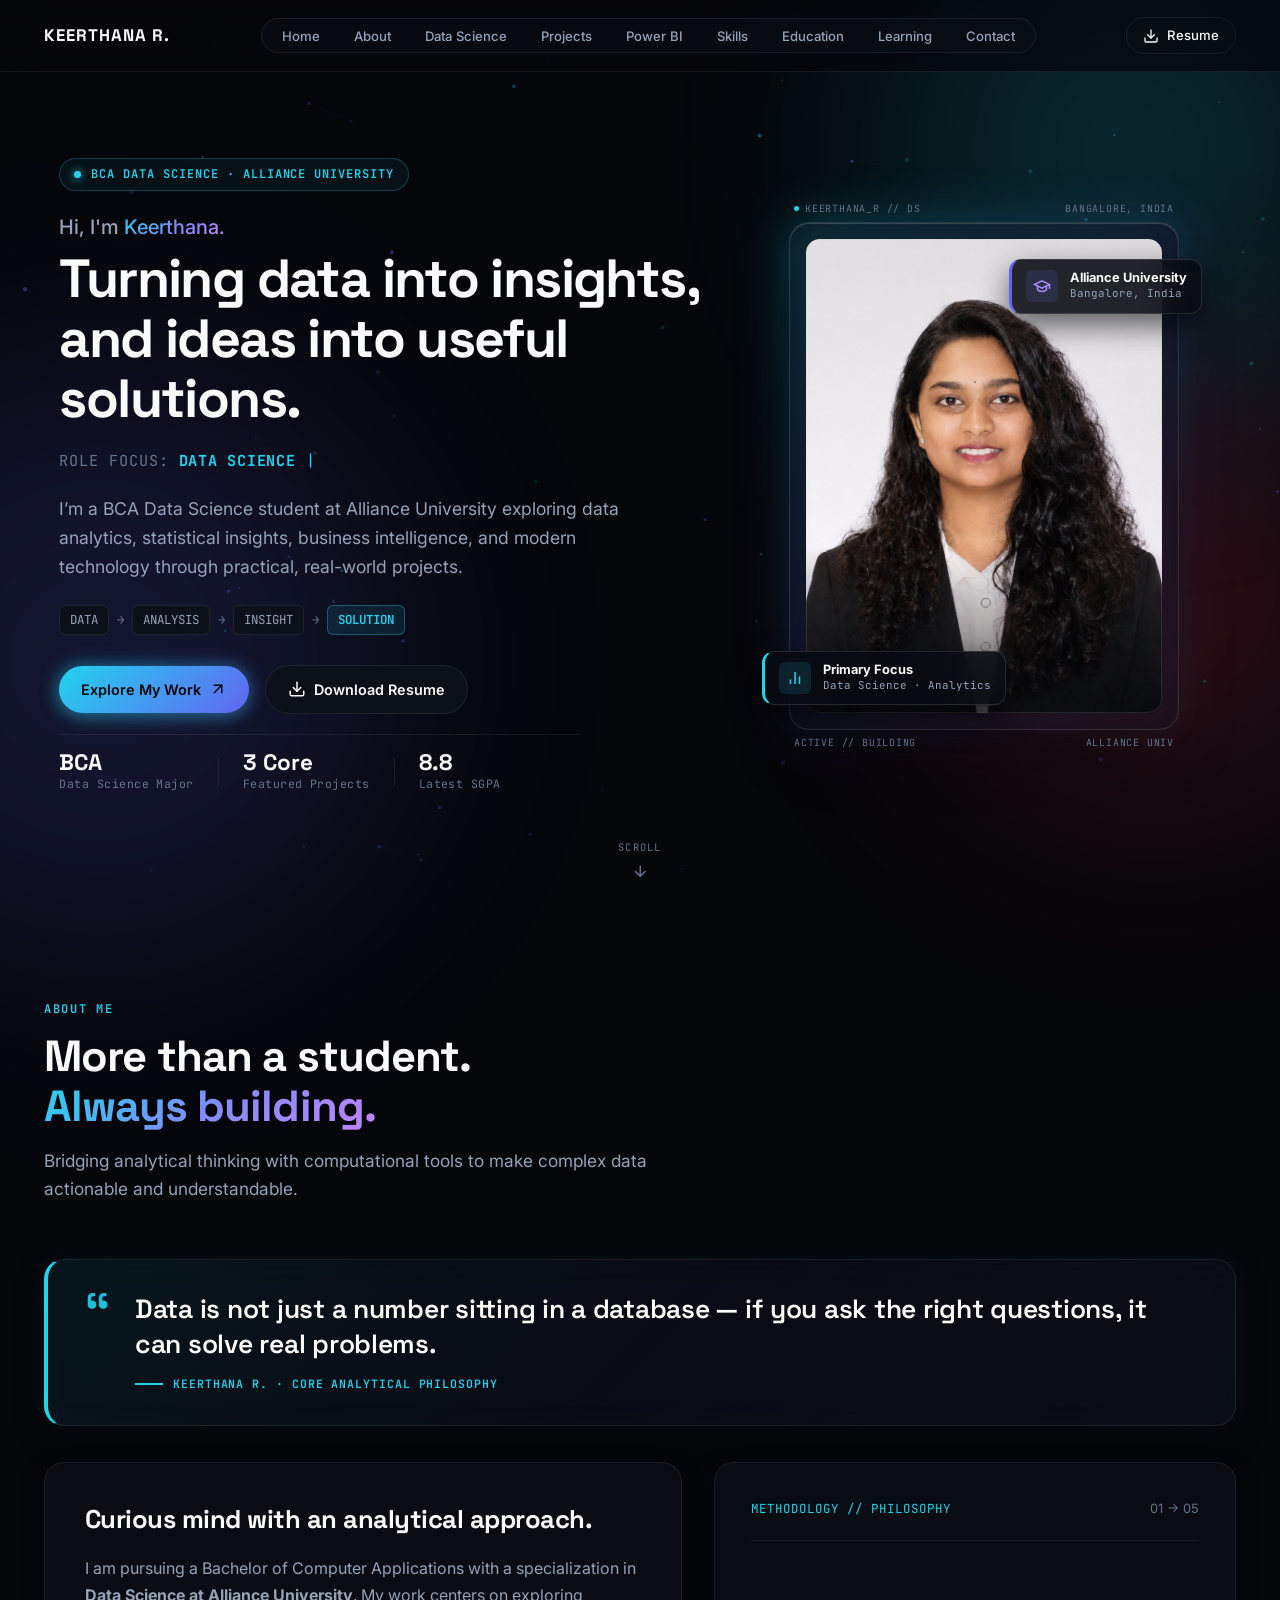
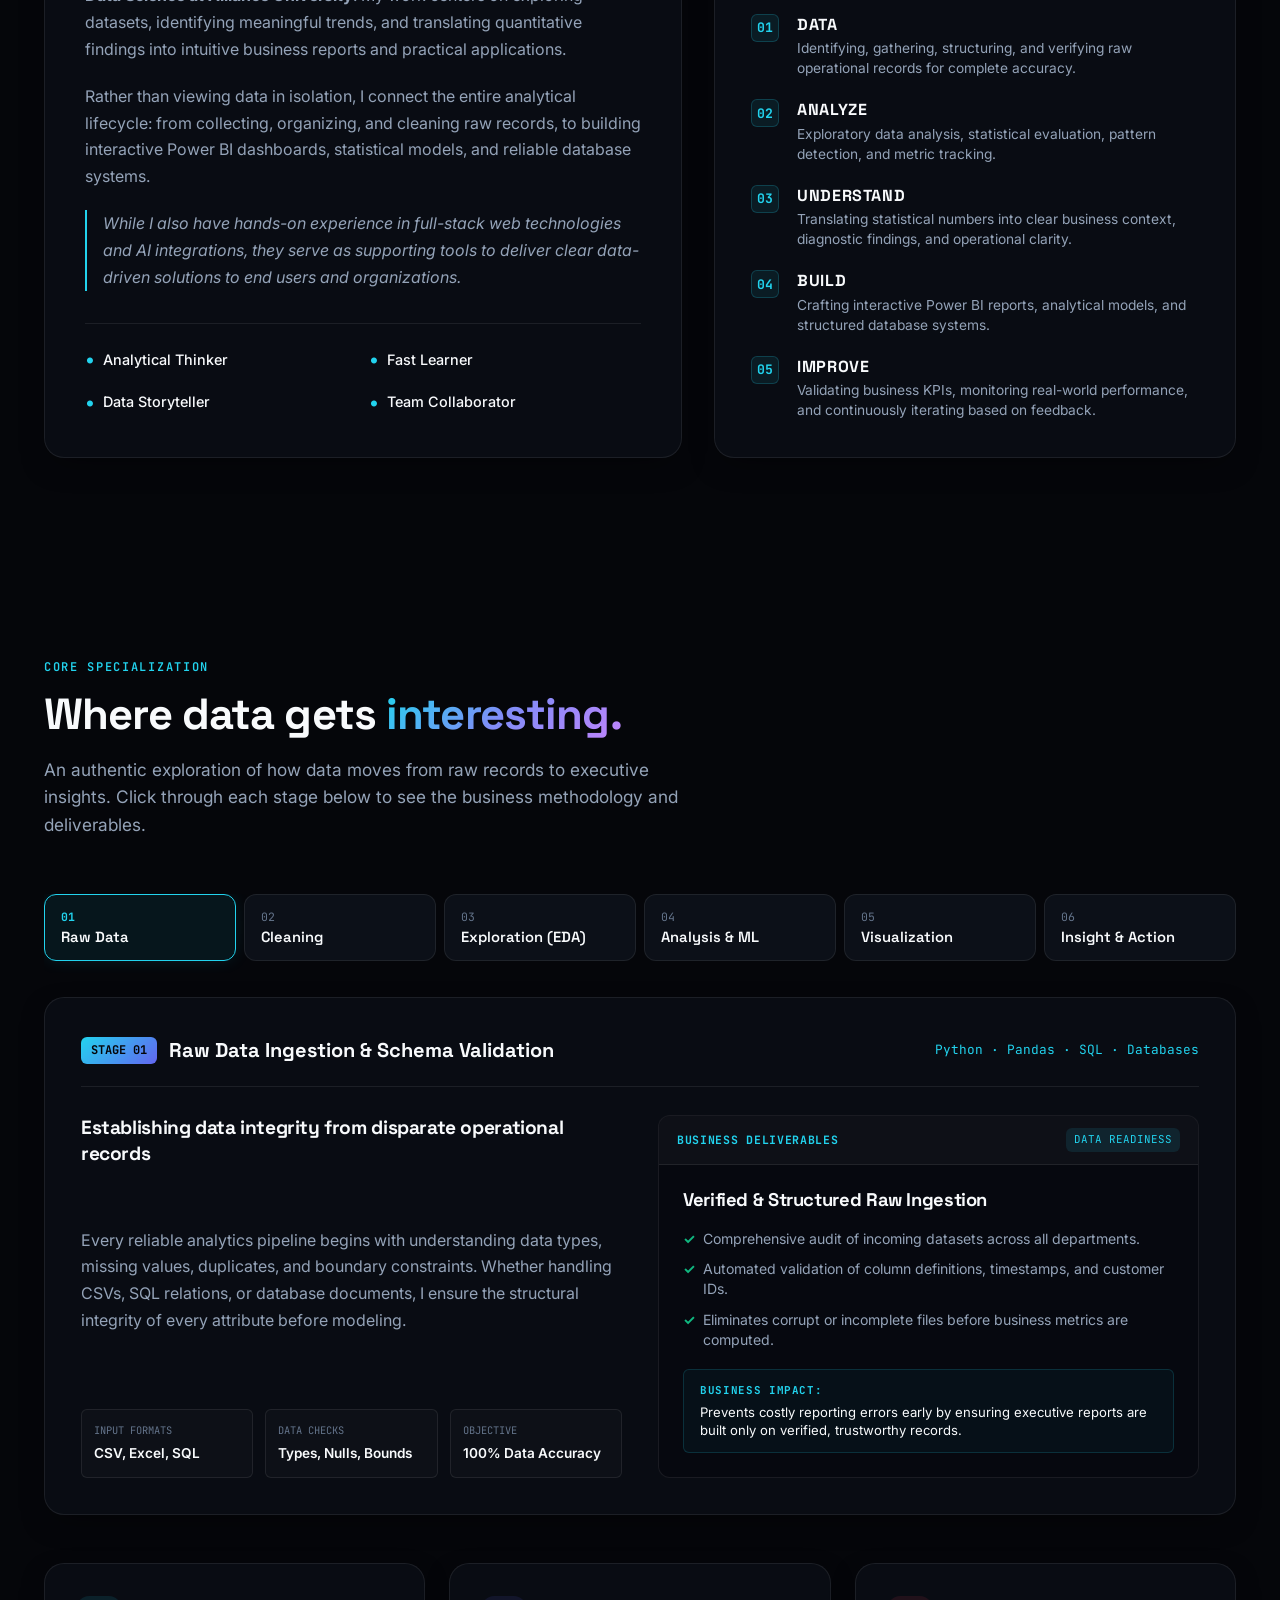
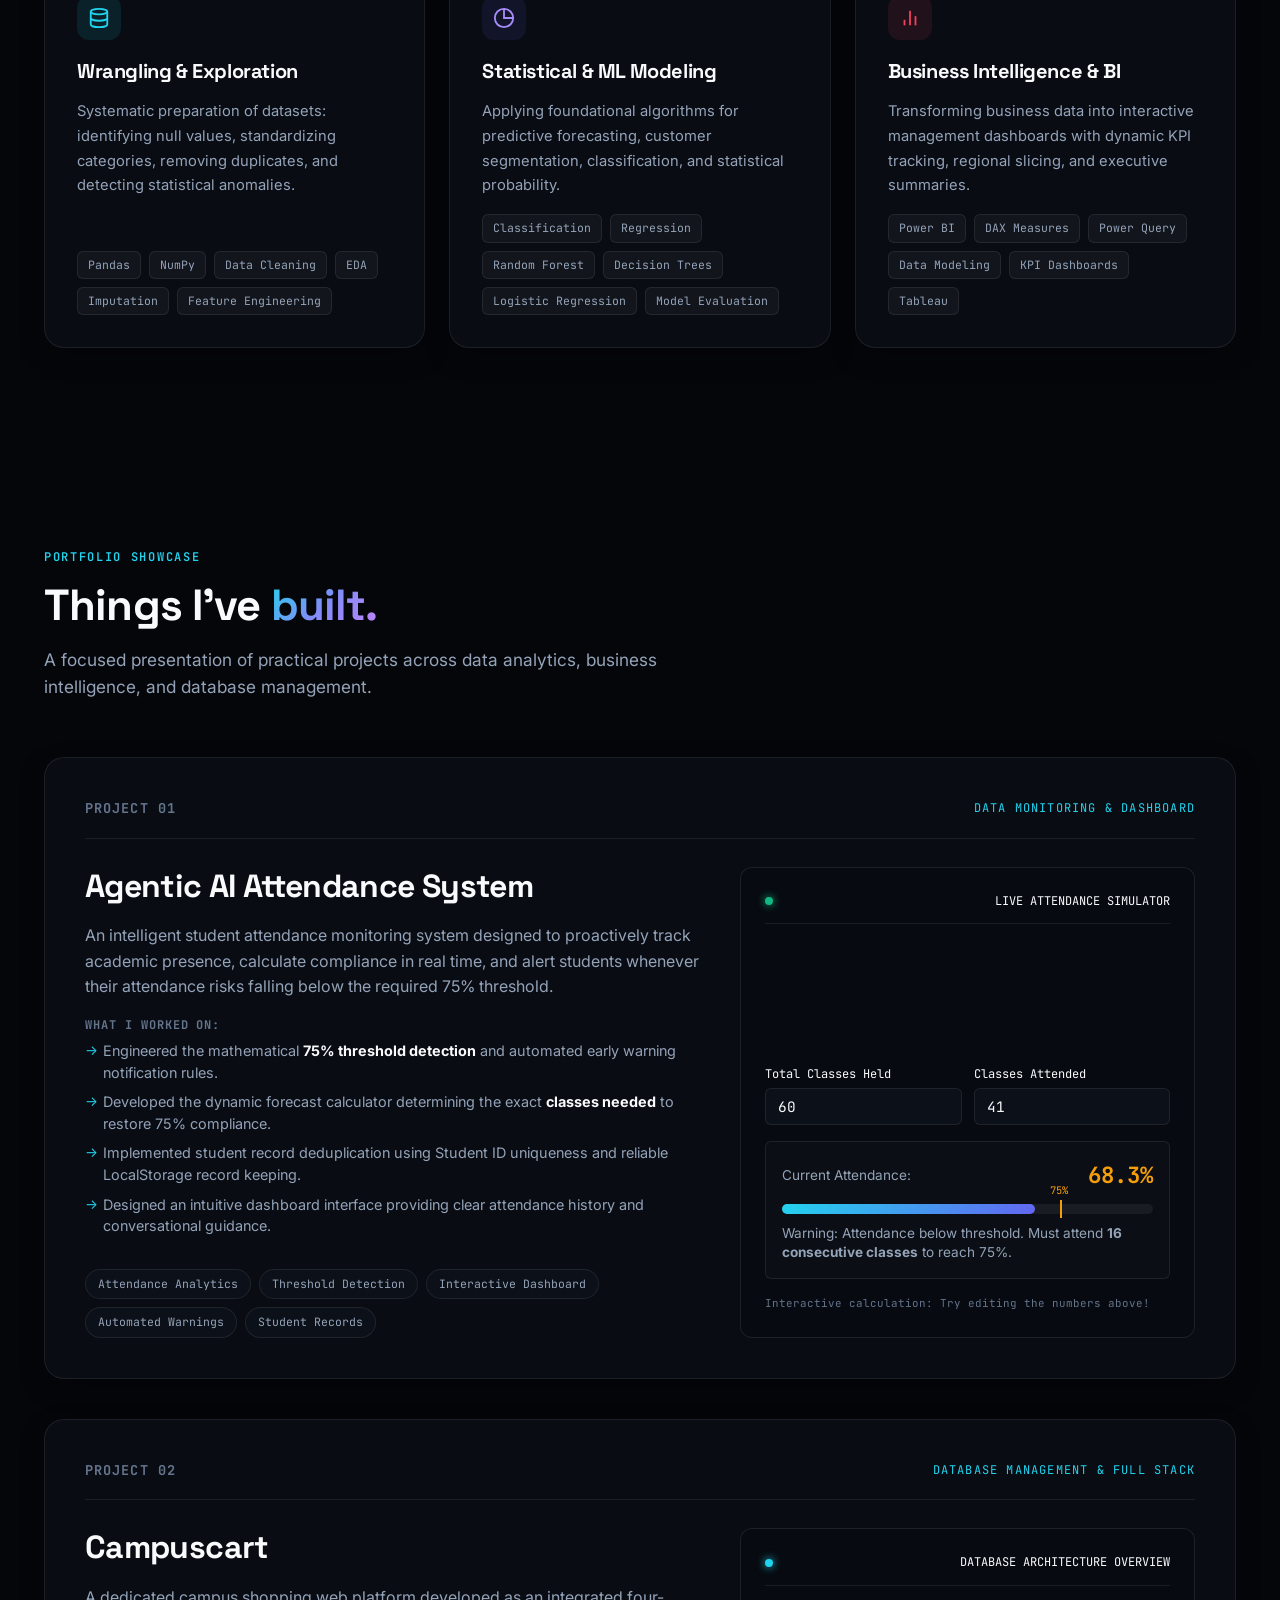
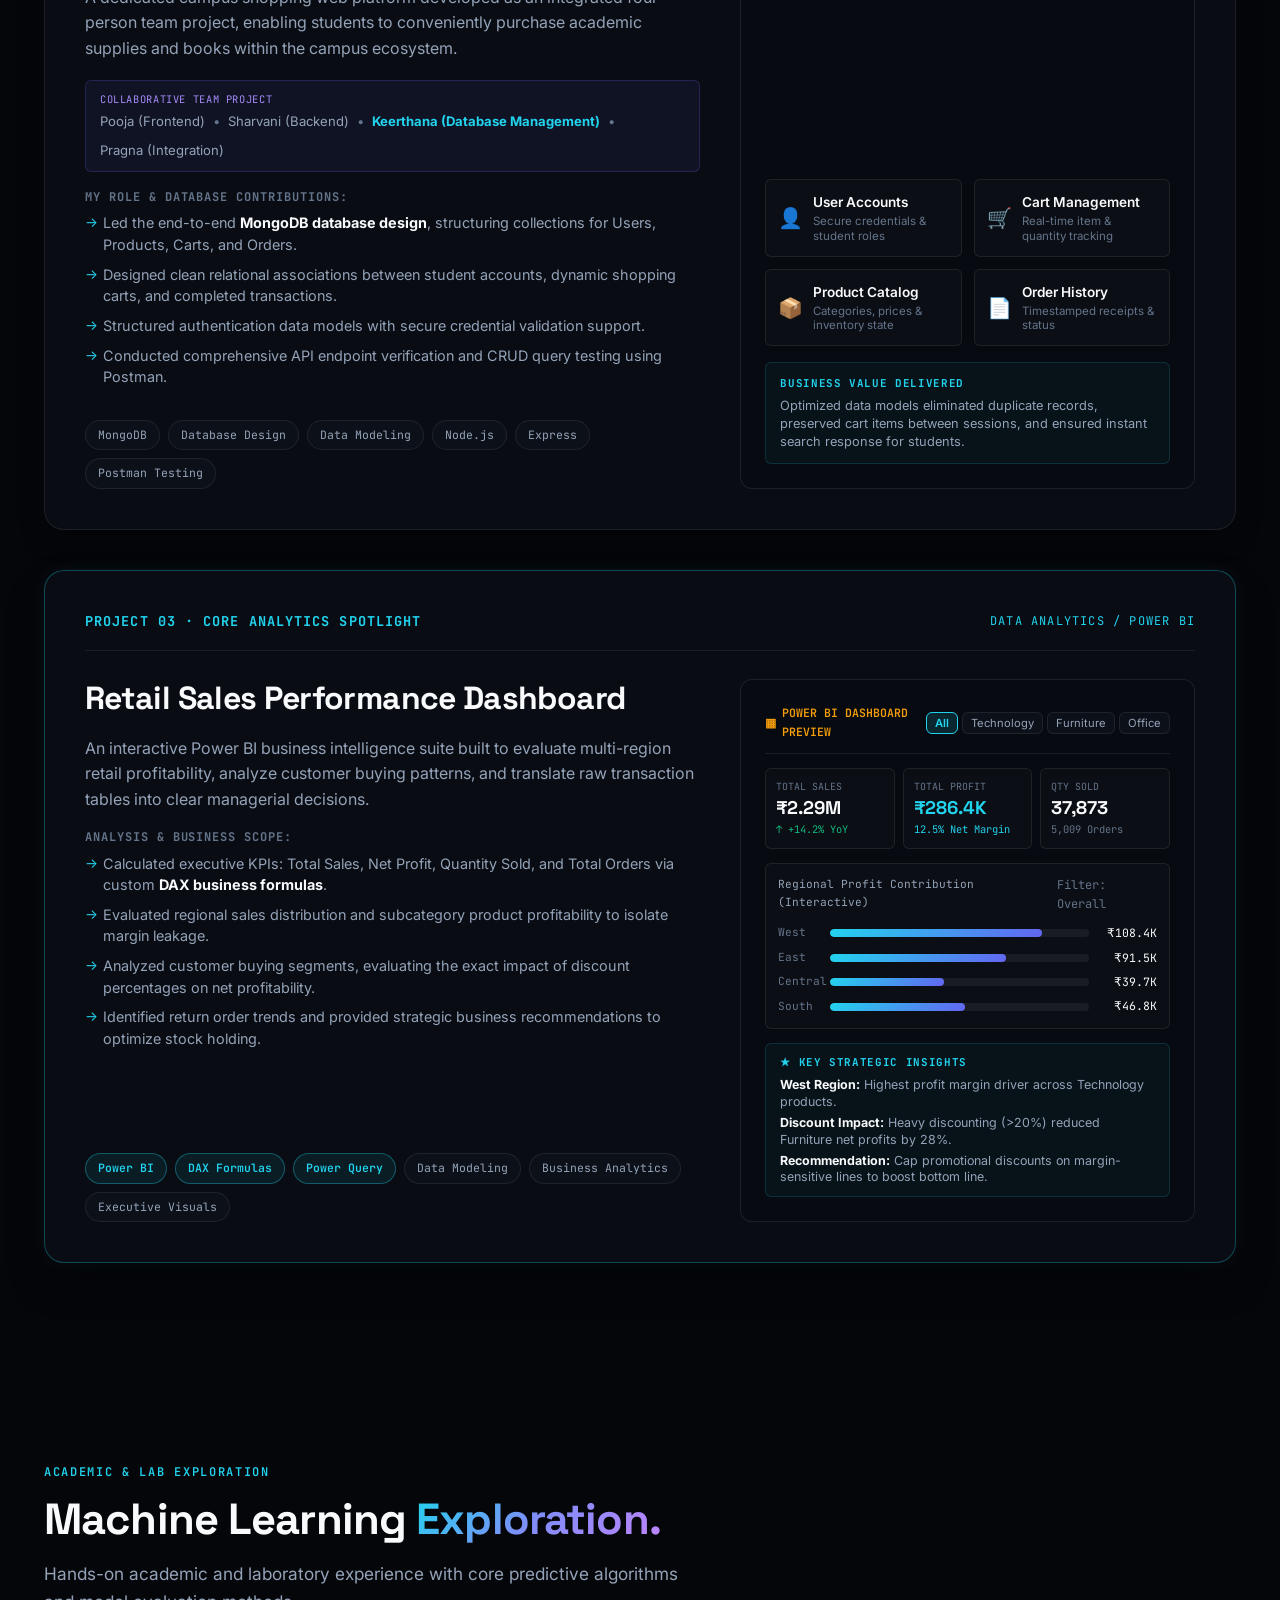
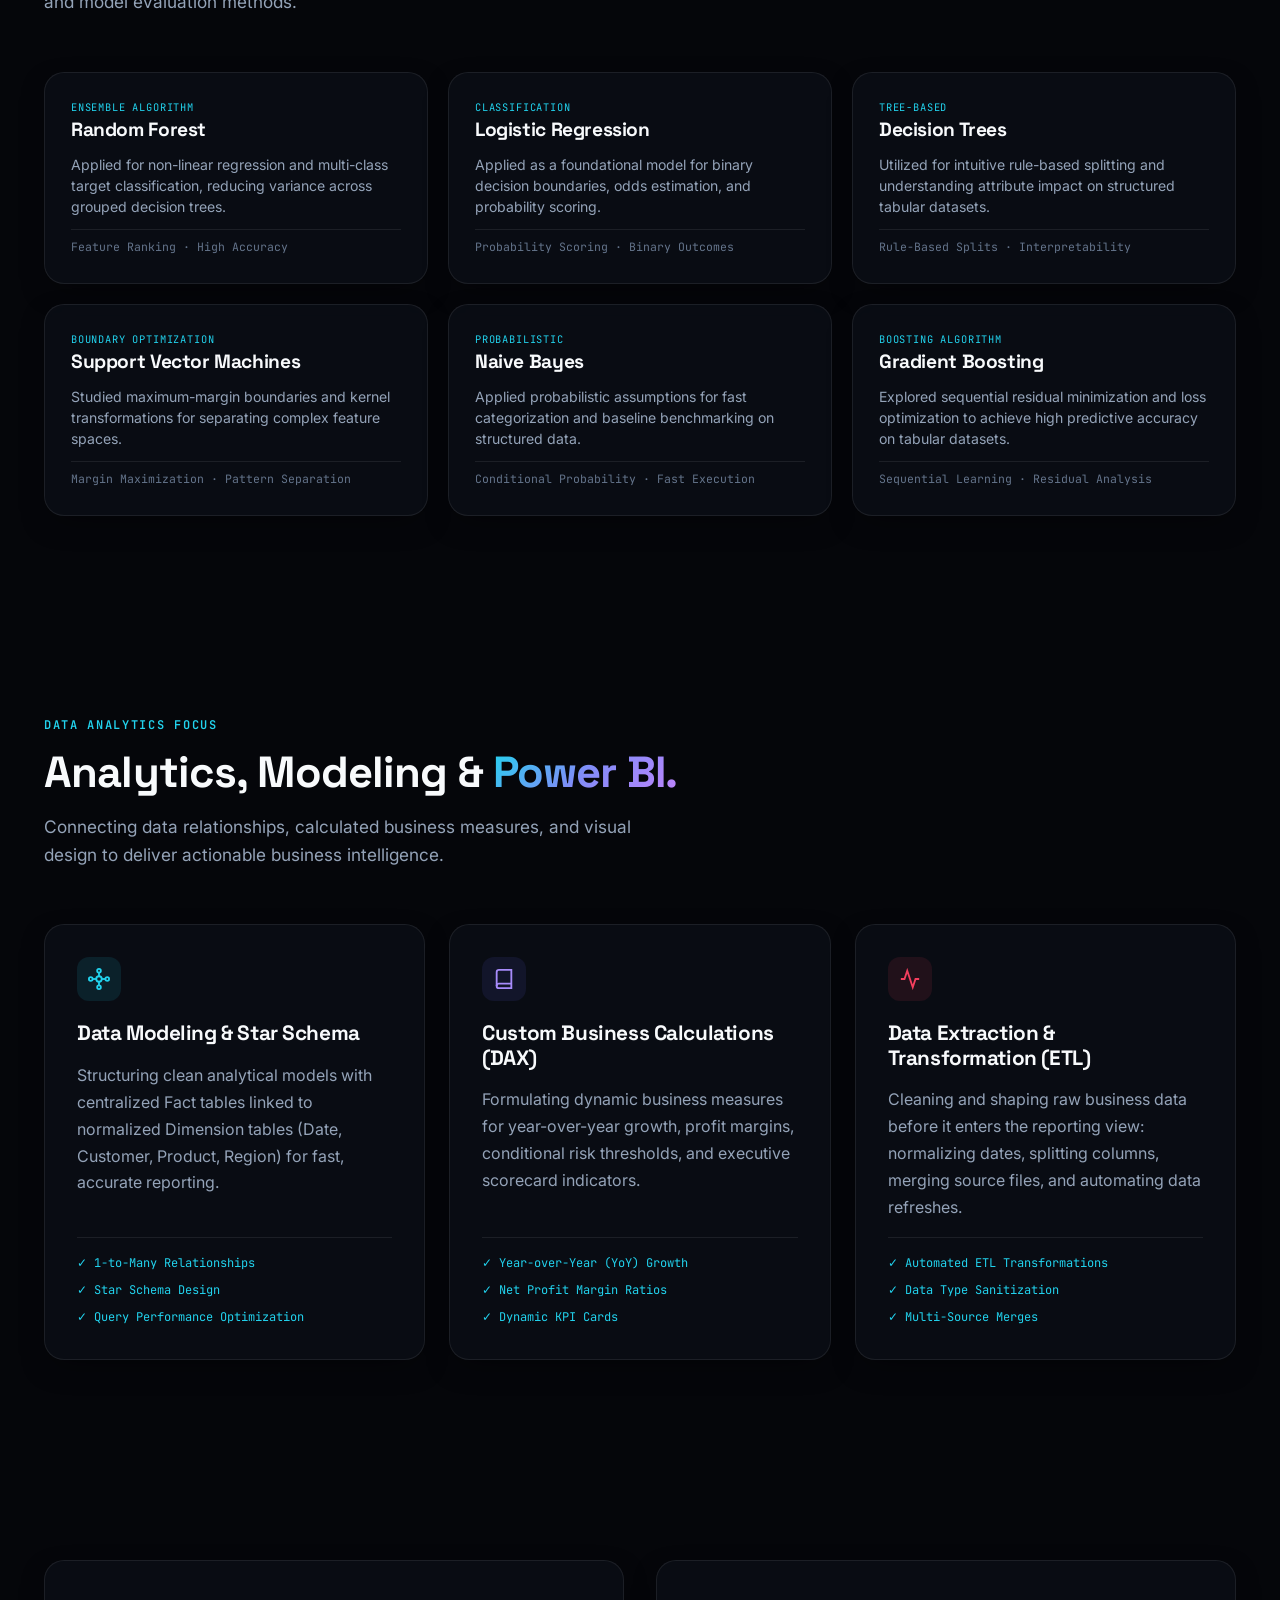
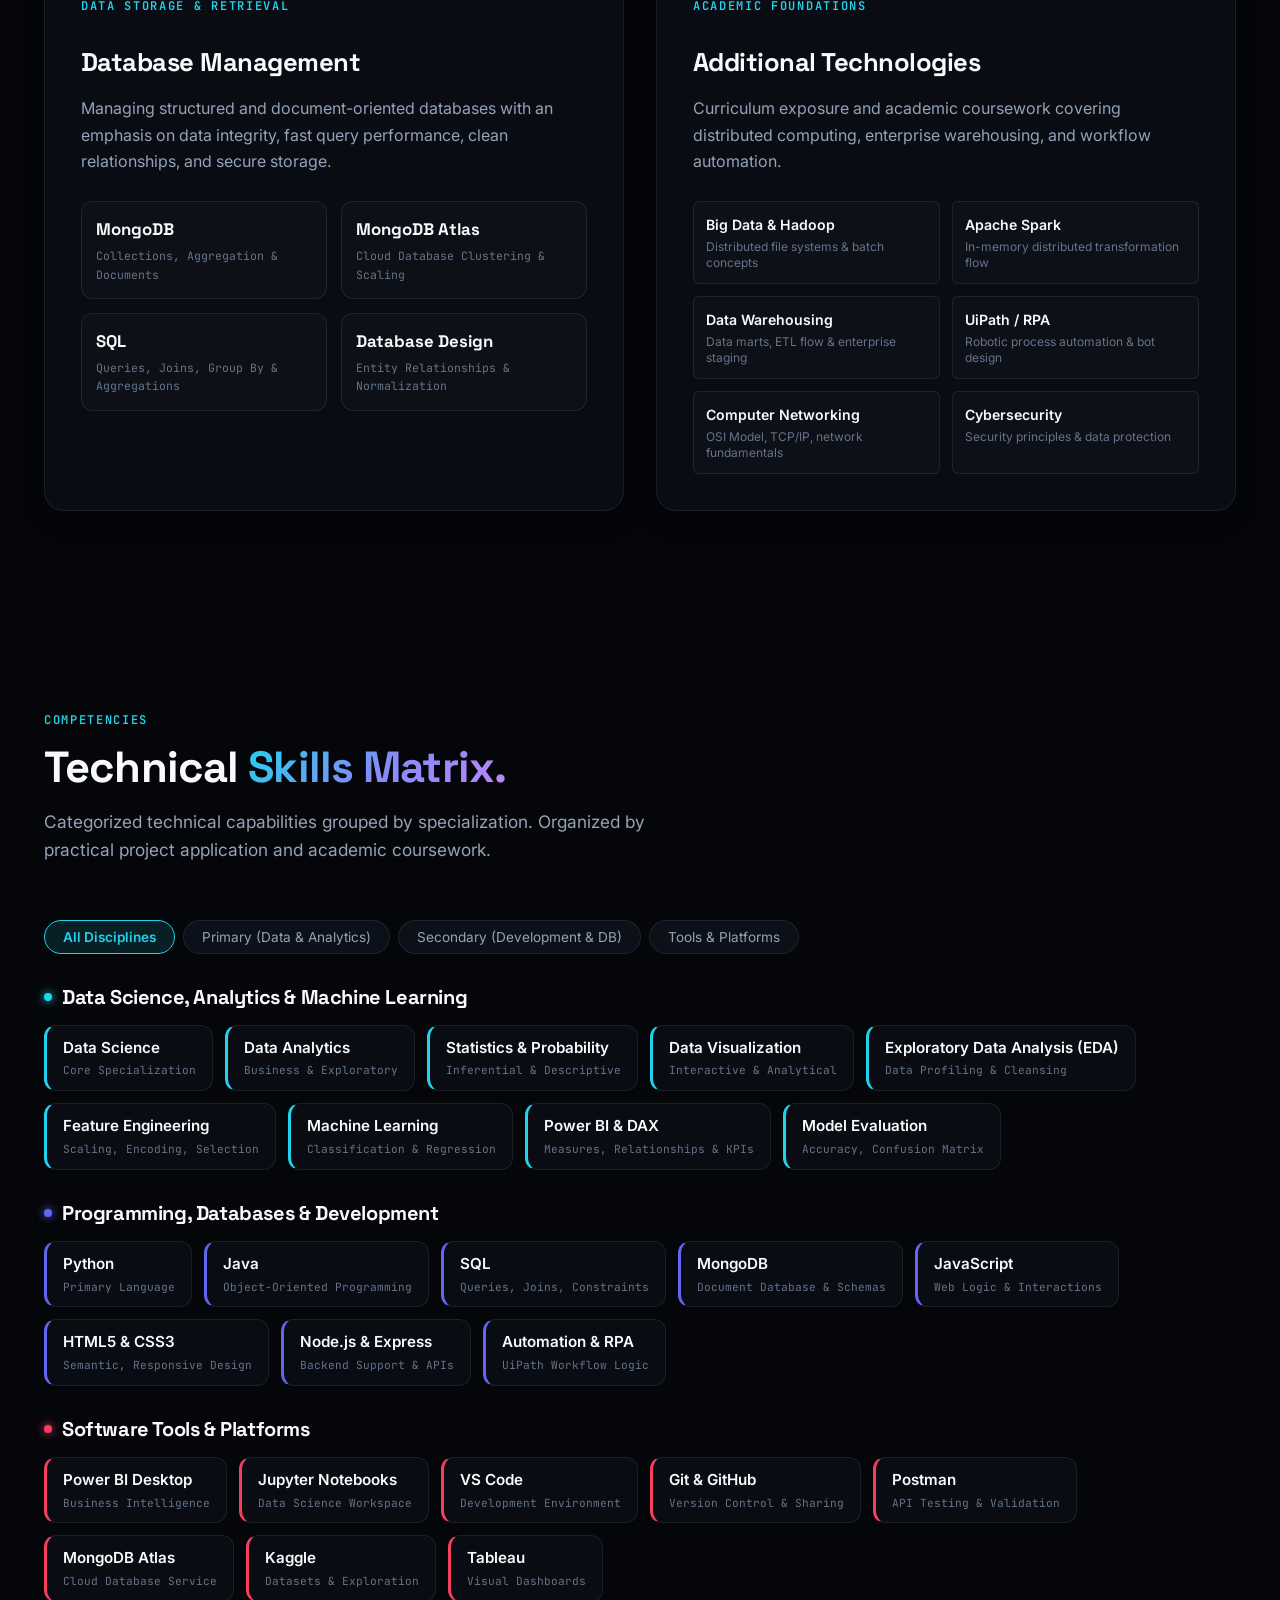
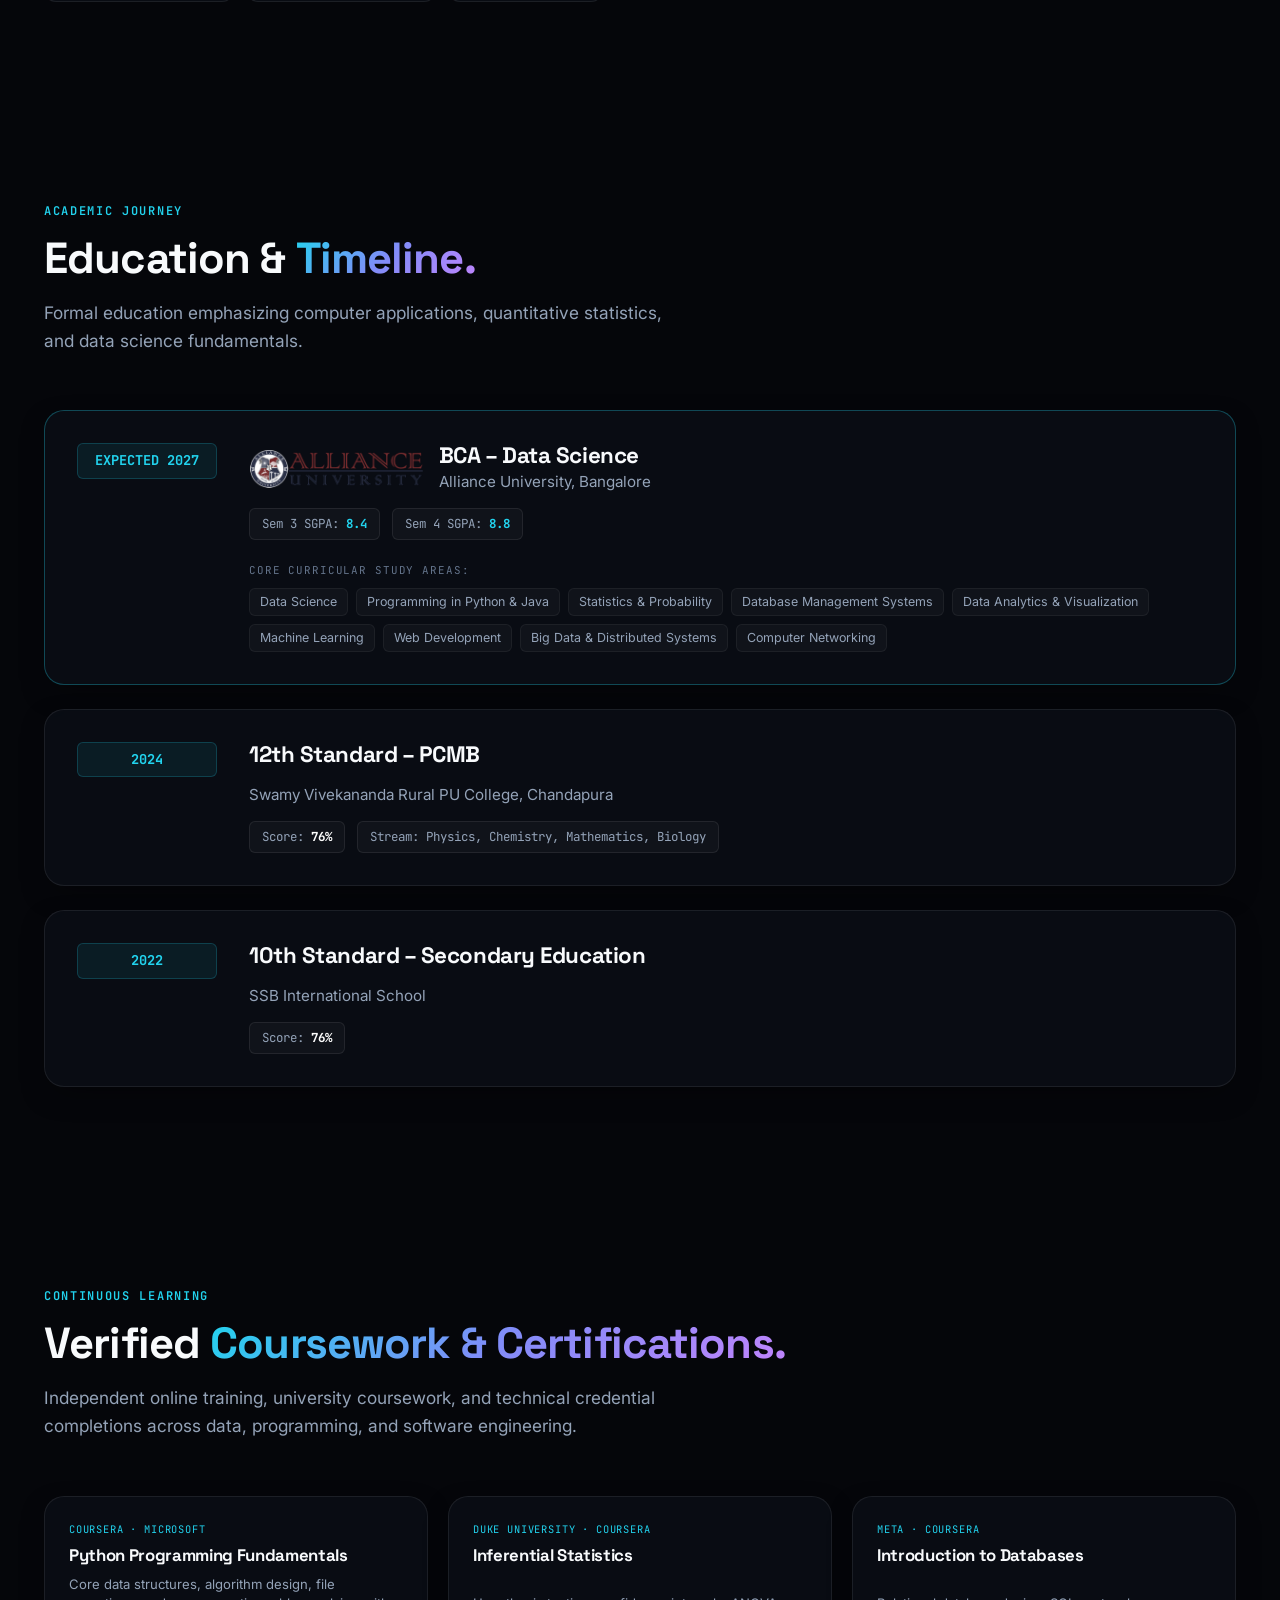
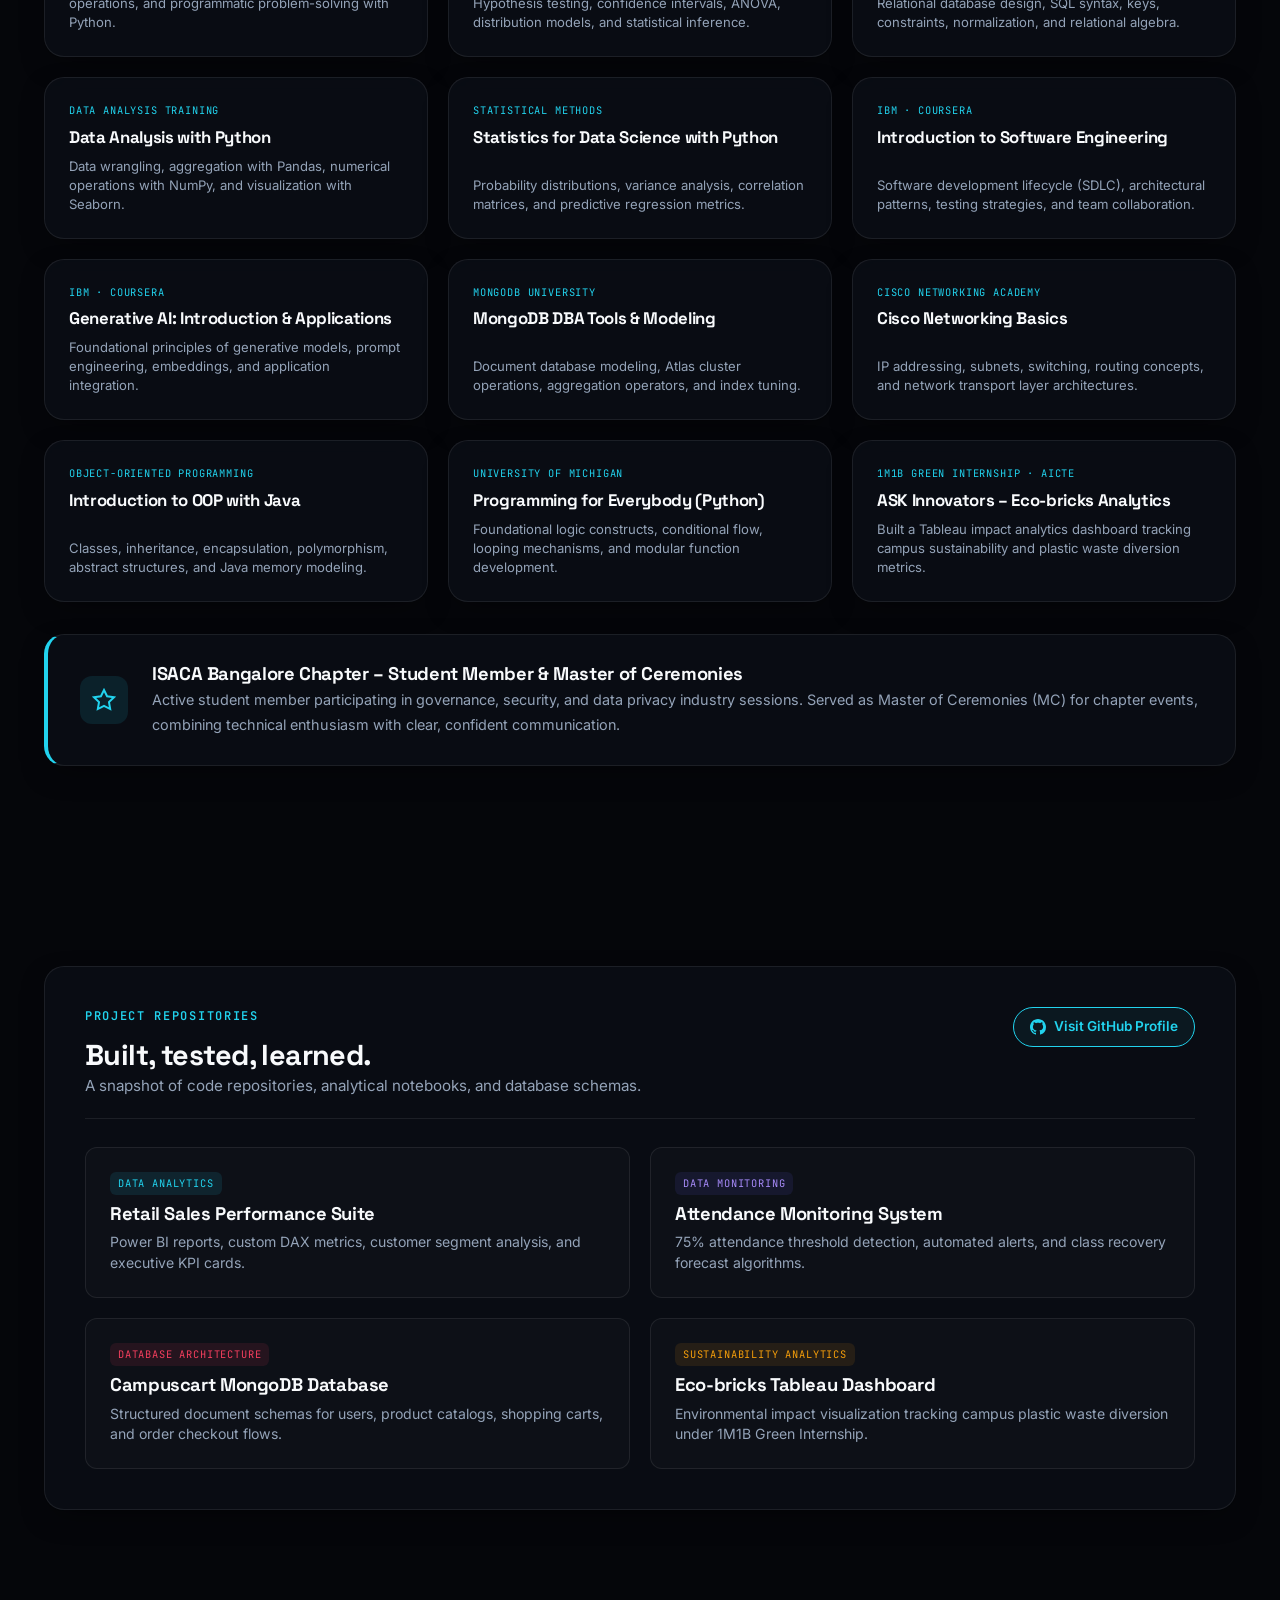
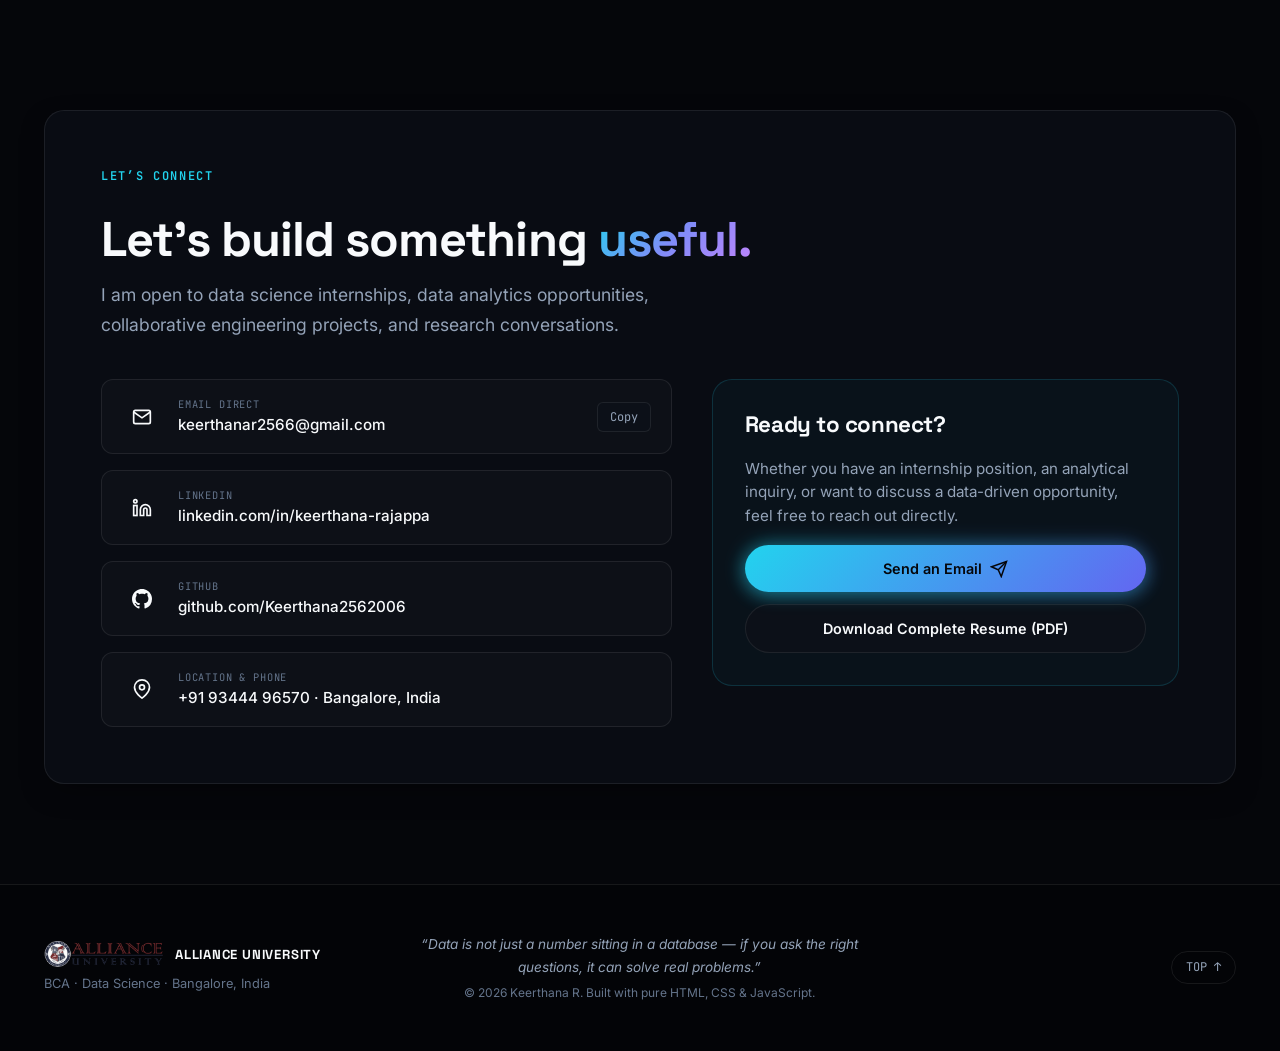
==== commit 8963c912: "Add files via upload" ====
--- a/index.html
+++ b/index.html
@@ -560,58 +560,223 @@
 
         <div class="editorial-projects-list">
 
-          <!-- PROJECT 01: POWER BI DASHBOARD COLLECTION -->
-          <article class="project-case-study card-glass featured-project" id="project-powerbi">
+          <!-- PROJECT 01: AGENTIC AI ATTENDANCE SYSTEM -->
+          <article class="project-case-study card-glass">
             <div class="project-meta-top">
-              <span class="project-num mono text-primary">PROJECT 01 &middot; CORE ANALYTICS SPOTLIGHT</span>
-              <span class="project-category mono">BUSINESS INTELLIGENCE &amp; DATA ANALYTICS</span>
+              <span class="project-num mono">PROJECT 01</span>
+              <span class="project-category mono">DATA MONITORING &amp; DASHBOARD</span>
             </div>
 
             <div class="project-layout-grid">
               <!-- Left Project Info -->
               <div class="project-details">
-                <h3 class="project-name">
-                  <a href="https://drive.google.com/drive/folders/1_rfvH_tK7TE118YBQyM7uThEkgkOBB5X?usp=drive_link" target="_blank" rel="noopener noreferrer" class="project-title-link" title="Open Power BI Dashboard Collection on Google Drive">
-                    <span>Power BI Dashboard Collection</span>
-                    <svg class="link-arrow-icon" viewBox="0 0 24 24" width="20" height="20" fill="none" stroke="currentColor" stroke-width="2.5">
-                      <path d="M7 17L17 7"></path>
-                      <polyline points="7 7 17 7 17 17"></polyline>
-                    </svg>
-                  </a>
-                </h3>
+                <h3 class="project-name">Agentic AI Attendance System</h3>
                 <p class="project-overview">
-                  A comprehensive portfolio of interactive Power BI business intelligence dashboards designed to evaluate multi-region retail profitability, track organizational KPIs, analyze customer buying patterns, and translate raw transactional data into actionable managerial decisions.
+                  An intelligent student attendance monitoring system designed to proactively track academic presence, calculate compliance in real time, and alert students whenever their attendance risks falling below the required 75% threshold.
+                </p>
+
+                <div class="project-highlights">
+                  <h4 class="highlight-title mono">WHAT I WORKED ON:</h4>
+                  <ul class="highlight-list">
+                    <li>Engineered the mathematical <strong>75% threshold detection</strong> and automated early warning notification rules.</li>
+                    <li>Developed the dynamic forecast calculator determining the exact <strong>classes needed</strong> to restore 75% compliance.</li>
+                    <li>Implemented student record deduplication using Student ID uniqueness and reliable LocalStorage record keeping.</li>
+                    <li>Designed an intuitive dashboard interface providing clear attendance history and conversational guidance.</li>
+                  </ul>
+                </div>
+
+                <div class="project-tech-stack">
+                  <span class="tech-badge">Attendance Analytics</span>
+                  <span class="tech-badge">Threshold Detection</span>
+                  <span class="tech-badge">Interactive Dashboard</span>
+                  <span class="tech-badge">Automated Warnings</span>
+                  <span class="tech-badge">Student Records</span>
+                </div>
+              </div>
+
+              <!-- Right Interactive Visual Representation -->
+              <div class="project-visual-pane">
+                <div class="interactive-card-inner">
+                  <div class="visual-header">
+                    <span class="dot-status green"></span>
+                    <span class="mono text-xs">LIVE ATTENDANCE SIMULATOR</span>
+                  </div>
+
+                  <!-- Live Interactive Attendance Widget -->
+                  <div class="sim-attendance-box">
+                    <div class="sim-input-row">
+                      <div class="sim-field">
+                        <label for="att-total" class="mono text-xs">Total Classes Held</label>
+                        <input type="number" id="att-total" value="60" min="1" max="200" class="sim-input" />
+                      </div>
+                      <div class="sim-field">
+                        <label for="att-attended" class="mono text-xs">Classes Attended</label>
+                        <input type="number" id="att-attended" value="41" min="0" max="200" class="sim-input" />
+                      </div>
+                    </div>
+
+                    <div class="sim-result-card" id="att-result-card">
+                      <div class="sim-percentage-row">
+                        <span class="sim-lbl">Current Attendance:</span>
+                        <span class="sim-val text-warning" id="att-percentage">68.3%</span>
+                      </div>
+                      <div class="sim-bar-wrap">
+                        <div class="sim-bar-fill" id="att-bar" style="width: 68.3%;"></div>
+                        <div class="threshold-marker" title="Required 75% Threshold">
+                          <span class="marker-lbl">75%</span>
+                        </div>
+                      </div>
+                      <div class="sim-msg" id="att-msg">
+                        Warning: Attendance below threshold. Must attend <strong>16 consecutive classes</strong> to reach 75%.
+                      </div>
+                    </div>
+                    <div class="sim-footnote mono">
+                      Interactive calculation: Try editing the numbers above!
+                    </div>
+                  </div>
+
+                </div>
+              </div>
+            </div>
+          </article>
+
+
+          <!-- PROJECT 02: CAMPUSCART -->
+          <article class="project-case-study card-glass">
+            <div class="project-meta-top">
+              <span class="project-num mono">PROJECT 02</span>
+              <span class="project-category mono">DATABASE MANAGEMENT &amp; FULL STACK</span>
+            </div>
+
+            <div class="project-layout-grid">
+              <!-- Left Project Info -->
+              <div class="project-details">
+                <h3 class="project-name">Campuscart</h3>
+                <p class="project-overview">
+                  A dedicated campus shopping web platform developed as an integrated four-person team project, enabling students to conveniently purchase academic supplies and books within the campus ecosystem.
+                </p>
+
+                <!-- Explicit Team Role Clarification -->
+                <div class="team-role-banner">
+                  <div class="role-badge-label mono">COLLABORATIVE TEAM PROJECT</div>
+                  <div class="team-roster">
+                    <span class="team-member">Pooja (Frontend)</span>
+                    <span class="team-sep">&bull;</span>
+                    <span class="team-member">Sharvani (Backend)</span>
+                    <span class="team-sep">&bull;</span>
+                    <span class="team-member highlight-role">Keerthana (Database Management)</span>
+                    <span class="team-sep">&bull;</span>
+                    <span class="team-member">Pragna (Integration)</span>
+                  </div>
+                </div>
+
+                <div class="project-highlights">
+                  <h4 class="highlight-title mono">MY ROLE &amp; DATABASE CONTRIBUTIONS:</h4>
+                  <ul class="highlight-list">
+                    <li>Led the end-to-end <strong>MongoDB database design</strong>, structuring collections for Users, Products, Carts, and Orders.</li>
+                    <li>Designed clean relational associations between student accounts, dynamic shopping carts, and completed transactions.</li>
+                    <li>Structured authentication data models with secure credential validation support.</li>
+                    <li>Conducted comprehensive API endpoint verification and CRUD query testing using Postman.</li>
+                  </ul>
+                </div>
+
+                <div class="project-tech-stack">
+                  <span class="tech-badge">MongoDB</span>
+                  <span class="tech-badge">Database Design</span>
+                  <span class="tech-badge">Data Modeling</span>
+                  <span class="tech-badge">Node.js</span>
+                  <span class="tech-badge">Express</span>
+                  <span class="tech-badge">Postman Testing</span>
+                </div>
+              </div>
+
+              <!-- Right Database Architecture Visual Card (HR Friendly) -->
+              <div class="project-visual-pane">
+                <div class="interactive-card-inner">
+                  <div class="visual-header">
+                    <span class="dot-status cyan"></span>
+                    <span class="mono text-xs">DATABASE ARCHITECTURE OVERVIEW</span>
+                  </div>
+
+                  <div class="db-visual-summary">
+                    <div class="db-entity-grid">
+                      <div class="entity-card">
+                        <div class="entity-icon">&#128100;</div>
+                        <div class="entity-info">
+                          <span class="entity-name">User Accounts</span>
+                          <span class="entity-sub">Secure credentials &amp; student roles</span>
+                        </div>
+                      </div>
+
+                      <div class="entity-card">
+                        <div class="entity-icon">&#128722;</div>
+                        <div class="entity-info">
+                          <span class="entity-name">Cart Management</span>
+                          <span class="entity-sub">Real-time item &amp; quantity tracking</span>
+                        </div>
+                      </div>
+
+                      <div class="entity-card">
+                        <div class="entity-icon">&#128230;</div>
+                        <div class="entity-info">
+                          <span class="entity-name">Product Catalog</span>
+                          <span class="entity-sub">Categories, prices &amp; inventory state</span>
+                        </div>
+                      </div>
+
+                      <div class="entity-card">
+                        <div class="entity-icon">&#128196;</div>
+                        <div class="entity-info">
+                          <span class="entity-name">Order History</span>
+                          <span class="entity-sub">Timestamped receipts &amp; status</span>
+                        </div>
+                      </div>
+                    </div>
+
+                    <div class="db-value-callout">
+                      <span class="callout-label mono">BUSINESS VALUE DELIVERED</span>
+                      <p class="callout-desc">Optimized data models eliminated duplicate records, preserved cart items between sessions, and ensured instant search response for students.</p>
+                    </div>
+                  </div>
+
+                </div>
+              </div>
+            </div>
+          </article>
+
+
+          <!-- PROJECT 03: RETAIL SALES PERFORMANCE DASHBOARD -->
+          <article class="project-case-study card-glass featured-project" id="project-powerbi">
+            <div class="project-meta-top">
+              <span class="project-num mono text-primary">PROJECT 03 &middot; CORE ANALYTICS SPOTLIGHT</span>
+              <span class="project-category mono">DATA ANALYTICS / POWER BI</span>
+            </div>
+
+            <div class="project-layout-grid">
+              <!-- Left Project Info -->
+              <div class="project-details">
+                <h3 class="project-name">Retail Sales Performance Dashboard</h3>
+                <p class="project-overview">
+                  An interactive Power BI business intelligence suite built to evaluate multi-region retail profitability, analyze customer buying patterns, and translate raw transaction tables into clear managerial decisions.
                 </p>
 
                 <div class="project-highlights">
                   <h4 class="highlight-title mono">ANALYSIS &amp; BUSINESS SCOPE:</h4>
                   <ul class="highlight-list">
                     <li>Calculated executive KPIs: Total Sales, Net Profit, Quantity Sold, and Total Orders via custom <strong>DAX business formulas</strong>.</li>
-                    <li>Evaluated regional sales distribution and subcategory product profitability to isolate margin leakage and underperforming lines.</li>
+                    <li>Evaluated regional sales distribution and subcategory product profitability to isolate margin leakage.</li>
                     <li>Analyzed customer buying segments, evaluating the exact impact of discount percentages on net profitability.</li>
-                    <li>Conducted end-to-end data cleaning, missing value imputation, column transformations, and automated refresh pipelines in Power Query and Excel.</li>
+                    <li>Identified return order trends and provided strategic business recommendations to optimize stock holding.</li>
                   </ul>
                 </div>
 
                 <div class="project-tech-stack">
                   <span class="tech-badge highlight">Power BI</span>
                   <span class="tech-badge highlight">DAX Formulas</span>
-                  <span class="tech-badge highlight">Excel</span>
-                  <span class="tech-badge">Data Cleaning</span>
-                  <span class="tech-badge">KPI Tracking</span>
-                  <span class="tech-badge">Power Query</span>
+                  <span class="tech-badge highlight">Power Query</span>
                   <span class="tech-badge">Data Modeling</span>
-                </div>
-
-                <div class="project-actions">
-                  <a href="https://drive.google.com/drive/folders/1_rfvH_tK7TE118YBQyM7uThEkgkOBB5X?usp=drive_link" target="_blank" rel="noopener noreferrer" class="btn btn-primary btn-sm btn-glow">
-                    <span>View Dashboards on Google Drive</span>
-                    <svg class="icon-svg" viewBox="0 0 24 24" width="16" height="16" fill="none" stroke="currentColor" stroke-width="2">
-                      <path d="M18 13v6a2 2 0 0 1-2 2H5a2 2 0 0 1-2-2V8a2 2 0 0 1 2-2h6"></path>
-                      <polyline points="15 3 21 3 21 9"></polyline>
-                      <line x1="10" y1="14" x2="21" y2="3"></line>
-                    </svg>
-                  </a>
+                  <span class="tech-badge">Business Analytics</span>
+                  <span class="tech-badge">Executive Visuals</span>
                 </div>
               </div>
 
@@ -694,117 +859,8 @@
             </div>
           </article>
 
-
-          <!-- PROJECT 02: FULL STACK DEVELOPMENT -->
-          <article class="project-case-study card-glass" id="project-fsd">
-            <div class="project-meta-top">
-              <span class="project-num mono">PROJECT 02</span>
-              <span class="project-category mono">FULL STACK DEVELOPMENT &amp; UI CLONES</span>
-            </div>
-
-            <div class="project-layout-grid">
-              <!-- Left Project Info -->
-              <div class="project-details">
-                <h3 class="project-name">
-                  <a href="https://github.com/Keerthana2562006/FSD_KeerthanaR" target="_blank" rel="noopener noreferrer" class="project-title-link" title="Open Full Stack Development Repository on GitHub">
-                    <span>Full Stack Development</span>
-                    <svg class="link-arrow-icon" viewBox="0 0 24 24" width="20" height="20" fill="none" stroke="currentColor" stroke-width="2.5">
-                      <path d="M7 17L17 7"></path>
-                      <polyline points="7 7 17 7 17 17"></polyline>
-                    </svg>
-                  </a>
-                </h3>
-                <p class="project-overview">
-                  Built UI clones of Instagram, Facebook, Netflix, and Rapido; completed case studies on real-time problem analysis and interface design — strengthening full-stack development fundamentals.
-                </p>
-
-                <div class="project-highlights">
-                  <h4 class="highlight-title mono">TECHNICAL IMPLEMENTATIONS &amp; CASE STUDIES:</h4>
-                  <ul class="highlight-list">
-                    <li>Reconstructed responsive user interfaces for <strong>Instagram, Facebook, Netflix, and Rapido</strong> with attention to layout semantics, grid structures, and interactive states.</li>
-                    <li>Conducted comprehensive case studies analyzing real-time user problem domains, navigation hierarchies, and data display friction.</li>
-                    <li>Applied modern web engineering fundamentals using semantic HTML5, custom responsive CSS3, and Vanilla JavaScript DOM manipulation.</li>
-                    <li>Explored Node.js full-stack architectural fundamentals to connect front-end client views with backend web servers.</li>
-                  </ul>
-                </div>
-
-                <div class="project-tech-stack">
-                  <span class="tech-badge highlight">HTML5</span>
-                  <span class="tech-badge highlight">CSS3</span>
-                  <span class="tech-badge highlight">JavaScript</span>
-                  <span class="tech-badge highlight">Node.js</span>
-                  <span class="tech-badge">UI Clones</span>
-                  <span class="tech-badge">Case Studies</span>
-                  <span class="tech-badge">Interface Design</span>
-                </div>
-
-                <div class="project-actions">
-                  <a href="https://github.com/Keerthana2562006/FSD_KeerthanaR" target="_blank" rel="noopener noreferrer" class="btn btn-outline-cyan btn-sm">
-                    <svg viewBox="0 0 24 24" width="16" height="16" fill="currentColor">
-                      <path d="M12 0C5.37 0 0 5.37 0 12c0 5.31 3.435 9.795 8.205 11.385.6.105.825-.255.825-.57 0-.285-.015-1.23-.015-2.235-3.015.555-3.795-.735-4.035-1.41-.135-.345-.72-1.41-1.23-1.695-.42-.225-1.02-.78-.015-.795.945-.015 1.62.87 1.845 1.23 1.08 1.815 2.805 1.305 3.495.99.105-.78.42-1.305.765-1.605-2.67-.3-5.46-1.335-5.46-5.925 0-1.305.465-2.385 1.23-3.225-.12-.3-.54-1.53.12-3.18 0 0 1.005-.315 3.3 1.23.96-.27 1.98-.405 3-.405s2.04.135 3 .405c2.295-1.56 3.3-1.23 3.3-1.23.66 1.65.24 2.88.12 3.18.765.84 1.23 1.905 1.23 3.225 0 4.605-2.805 5.625-5.475 5.925.435.375.81 1.095.81 2.22 0 1.605-.015 2.895-.015 3.3 0 .315.225.69.825.57A12.02 12.02 0 0024 12c0-6.63-5.37-12-12-12z"/>
-                    </svg>
-                    <span>View Repository on GitHub</span>
-                  </a>
-                </div>
-              </div>
-
-              <!-- Right UI Clones Showcase Pane -->
-              <div class="project-visual-pane">
-                <div class="interactive-card-inner fsd-visual-card">
-                  <div class="visual-header">
-                    <span class="dot-status violet"></span>
-                    <span class="mono text-xs">PRODUCTION UI CLONES &amp; CASE STUDIES</span>
-                  </div>
-
-                  <div class="clones-grid">
-                    <div class="clone-card">
-                      <div class="clone-icon instagram">&#128247;</div>
-                      <div class="clone-info">
-                        <span class="clone-name">Instagram Clone</span>
-                        <span class="clone-desc">Feed stream, stories &amp; profile grid</span>
-                      </div>
-                      <span class="clone-tag mono">HTML &middot; CSS</span>
-                    </div>
-
-                    <div class="clone-card">
-                      <div class="clone-icon facebook">&#128101;</div>
-                      <div class="clone-info">
-                        <span class="clone-name">Facebook Clone</span>
-                        <span class="clone-desc">Social wall, navigation &amp; cards</span>
-                      </div>
-                      <span class="clone-tag mono">HTML &middot; CSS</span>
-                    </div>
-
-                    <div class="clone-card">
-                      <div class="clone-icon netflix">&#127916;</div>
-                      <div class="clone-info">
-                        <span class="clone-name">Netflix Clone</span>
-                        <span class="clone-desc">Hero spotlight &amp; media carousels</span>
-                      </div>
-                      <span class="clone-tag mono">CSS &middot; JS</span>
-                    </div>
-
-                    <div class="clone-card">
-                      <div class="clone-icon rapido">&#128757;</div>
-                      <div class="clone-info">
-                        <span class="clone-name">Rapido Clone</span>
-                        <span class="clone-desc">Ride booking UI &amp; fare estimation</span>
-                      </div>
-                      <span class="clone-tag mono">Full Stack</span>
-                    </div>
-                  </div>
-
-                  <div class="fsd-repo-callout">
-                    <span class="callout-label mono">CASE STUDY &amp; CODE ARCHITECTURE</span>
-                    <p class="callout-desc">Structured code repositories focusing on reusable components, CSS layouts, and full-stack web application structure.</p>
-                  </div>
-
-                </div>
-              </div>
-            </div>
-          </article>
-
-        </div>
+        </div>
+
       </div>
     </section>
 
@@ -1432,23 +1488,29 @@
           </div>
 
           <div class="repo-cards-grid">
-            <a href="https://drive.google.com/drive/folders/1_rfvH_tK7TE118YBQyM7uThEkgkOBB5X?usp=drive_link" target="_blank" rel="noopener noreferrer" class="repo-item-box repo-card-link">
-              <div class="repo-box-top">
-                <span class="repo-badge cyan mono">POWER BI &middot; LIVE DRIVE</span>
-                <span class="repo-link-arrow">&nearr;</span>
-              </div>
-              <h4 class="repo-title">Power BI Dashboard Collection</h4>
-              <p class="repo-desc">Interactive retail analytics, DAX measures, KPI tracking, and Excel data cleaning pipelines.</p>
-            </a>
-
-            <a href="https://github.com/Keerthana2562006/FSD_KeerthanaR" target="_blank" rel="noopener noreferrer" class="repo-item-box repo-card-link">
-              <div class="repo-box-top">
-                <span class="repo-badge violet mono">FULL STACK SHOWCASE</span>
-                <span class="repo-link-arrow">&nearr;</span>
-              </div>
-              <h4 class="repo-title">Full Stack Development</h4>
-              <p class="repo-desc">UI clones of Instagram, Facebook, Netflix, Rapido, and case studies on interface design fundamentals.</p>
-            </a>
+            <div class="repo-item-box">
+              <span class="repo-badge cyan mono">DATA ANALYTICS</span>
+              <h4 class="repo-title">Retail Sales Performance Suite</h4>
+              <p class="repo-desc">Power BI reports, custom DAX metrics, customer segment analysis, and executive KPI cards.</p>
+            </div>
+
+            <div class="repo-item-box">
+              <span class="repo-badge violet mono">DATA MONITORING</span>
+              <h4 class="repo-title">Attendance Monitoring System</h4>
+              <p class="repo-desc">75% attendance threshold detection, automated alerts, and class recovery forecast algorithms.</p>
+            </div>
+
+            <div class="repo-item-box">
+              <span class="repo-badge rose mono">DATABASE ARCHITECTURE</span>
+              <h4 class="repo-title">Campuscart MongoDB Database</h4>
+              <p class="repo-desc">Structured document schemas for users, product catalogs, shopping carts, and order checkout flows.</p>
+            </div>
+
+            <div class="repo-item-box">
+              <span class="repo-badge yellow mono">SUSTAINABILITY ANALYTICS</span>
+              <h4 class="repo-title">Eco-bricks Tableau Dashboard</h4>
+              <p class="repo-desc">Environmental impact visualization tracking campus plastic waste diversion under 1M1B Green Internship.</p>
+            </div>
           </div>
         </div>
 
--- a/style.css
+++ b/style.css
@@ -1,3131 +1,2843 @@
-/* ========================================================
-   KEERTHANA R. — DATA SCIENCE & ANALYTICS PORTFOLIO
-   ART-DIRECTED EDITORIAL DESIGN SYSTEM
-   ======================================================== */
-
-/* CSS RESET & VARIABLES */
-:root {
-  /* Dark Color Palette */
-  --bg-primary: #05060A;
-  --bg-secondary: #080B12;
-  --bg-card: #0C1018;
-  --bg-card-hover: #111827;
-  --bg-elevated: #151A24;
-  --bg-glass: rgba(12, 16, 24, 0.72);
-  --bg-glass-heavy: rgba(8, 11, 18, 0.88);
-
-  /* Accents & Gradients */
-  --accent-cyan: #22D3EE;
-  --accent-sky: #38BDF8;
-  --accent-indigo: #6366F1;
-  --accent-purple: #A78BFA;
-  --accent-rose: #F43F5E;
-  --accent-green: #10B981;
-  --accent-yellow: #F59E0B;
-
-  /* Typography Colors */
-  --text-main: #F8FAFC;
-  --text-secondary: #94A3B8;
-  --text-muted: #64748B;
-  --border-subtle: rgba(255, 255, 255, 0.08);
-  --border-accent: rgba(34, 211, 238, 0.25);
-  --border-indigo: rgba(99, 102, 241, 0.25);
-
-  /* Gradients */
-  --gradient-cyan-indigo: linear-gradient(135deg, #22D3EE 0%, #6366F1 100%);
-  --gradient-indigo-rose: linear-gradient(135deg, #6366F1 0%, #F43F5E 100%);
-  --gradient-text: linear-gradient(135deg, #22D3EE 0%, #818CF8 50%, #C084FC 100%);
-  --gradient-glow: radial-gradient(circle, rgba(34, 211, 238, 0.15) 0%, rgba(99, 102, 241, 0.05) 50%, transparent 70%);
-
-  /* Font Families */
-  --font-heading: 'Space Grotesk', -apple-system, BlinkMacSystemFont, sans-serif;
-  --font-body: 'Inter', -apple-system, BlinkMacSystemFont, sans-serif;
-  --font-mono: 'JetBrains Mono', monospace;
-
-  /* Layout & Spacing */
-  --container-max: 1240px;
-  --header-height: 72px;
-  --radius-sm: 6px;
-  --radius-md: 12px;
-  --radius-lg: 20px;
-  --radius-full: 9999px;
-
-  /* Transitions */
-  --transition-fast: 0.18s cubic-bezier(0.16, 1, 0.3, 1);
-  --transition-normal: 0.32s cubic-bezier(0.16, 1, 0.3, 1);
-  --transition-slow: 0.6s cubic-bezier(0.16, 1, 0.3, 1);
-}
-
-*, *::before, *::after {
-  box-sizing: border-box;
-  margin: 0;
-  padding: 0;
-}
-
-html {
-  font-family: var(--font-body);
-  background-color: var(--bg-primary);
-  color: var(--text-main);
-  line-height: 1.6;
-  scroll-behavior: smooth;
-  scroll-padding-top: calc(var(--header-height) + 24px);
-  -webkit-font-smoothing: antialiased;
-  -moz-osx-font-smoothing: grayscale;
-}
-
-body {
-  position: relative;
-  overflow-x: hidden;
-  min-height: 100vh;
-  background-color: var(--bg-primary);
-  color: var(--text-main);
-}
-
-::selection {
-  background: rgba(34, 211, 238, 0.25);
-  color: #FFFFFF;
-}
-
-/* Custom Scrollbar */
-::-webkit-scrollbar {
-  width: 8px;
-}
-::-webkit-scrollbar-track {
-  background: var(--bg-primary);
-}
-::-webkit-scrollbar-thumb {
-  background: #1E293B;
-  border-radius: var(--radius-full);
-  border: 2px solid var(--bg-primary);
-}
-::-webkit-scrollbar-thumb:hover {
-  background: var(--accent-cyan);
-}
-
-/* Typography Defaults */
-h1, h2, h3, h4, h5, h6 {
-  font-family: var(--font-heading);
-  color: var(--text-main);
-  line-height: 1.18;
-  letter-spacing: -0.02em;
-  font-weight: 700;
-}
-
-p {
-  color: var(--text-secondary);
-  font-size: 1rem;
-  line-height: 1.68;
-}
-
-a {
-  color: inherit;
-  text-decoration: none;
-  transition: color var(--transition-fast);
-}
-
-ul {
-  list-style: none;
-}
-
-img {
-  max-width: 100%;
-  height: auto;
-  display: block;
-}
-
-button, input {
-  font-family: inherit;
-  font-size: inherit;
-}
-
-/* Helper Utilities */
-.mono {
-  font-family: var(--font-mono);
-}
-.text-gradient {
-  background: var(--gradient-text);
-  -webkit-background-clip: text;
-  -webkit-text-fill-color: transparent;
-  display: inline-block;
-}
-.text-primary { color: var(--accent-cyan) !important; }
-.text-cyan { color: var(--accent-cyan) !important; }
-.text-violet { color: var(--accent-purple) !important; }
-.text-rose { color: var(--accent-rose) !important; }
-.text-green { color: var(--accent-green) !important; }
-.text-yellow { color: var(--accent-yellow) !important; }
-.text-warning { color: #F59E0B !important; }
-.text-secondary { color: var(--text-secondary) !important; }
-.text-muted { color: var(--text-muted) !important; }
-.text-white { color: #FFFFFF !important; }
-.text-xs { font-size: 0.75rem; }
-.mt-4 { margin-top: 1rem; }
-
-.container {
-  max-width: var(--container-max);
-  margin-left: auto;
-  margin-right: auto;
-  padding-left: 24px;
-  padding-right: 24px;
-}
-
-/* Ambient Canvas & Light Background */
-#ambient-canvas {
-  position: fixed;
-  top: 0;
-  left: 0;
-  width: 100vw;
-  height: 100vh;
-  pointer-events: none;
-  z-index: 0;
-  opacity: 0.65;
-}
-
-.ambient-glow {
-  position: fixed;
-  border-radius: 50%;
-  filter: blur(120px);
-  pointer-events: none;
-  z-index: 0;
-  opacity: 0.16;
-}
-
-.orb-1 {
-  width: 500px;
-  height: 500px;
-  background: var(--accent-cyan);
-  top: -100px;
-  right: -100px;
-}
-.orb-2 {
-  width: 600px;
-  height: 600px;
-  background: var(--accent-indigo);
-  top: 40%;
-  left: -200px;
-}
-.orb-3 {
-  width: 450px;
-  height: 450px;
-  background: var(--accent-rose);
-  bottom: 10%;
-  right: -100px;
-}
-
-/* Subtle Cursor Glow */
-#cursor-glow {
-  position: fixed;
-  width: 380px;
-  height: 380px;
-  border-radius: 50%;
-  background: radial-gradient(circle, rgba(34, 211, 238, 0.08) 0%, rgba(99, 102, 241, 0.02) 40%, transparent 70%);
-  transform: translate(-50%, -50%);
-  pointer-events: none;
-  z-index: 1;
-  transition: opacity 0.3s ease;
-  mix-blend-mode: screen;
-}
-
-/* Glass Card System */
-.card-glass {
-  background: var(--bg-glass);
-  backdrop-filter: blur(16px);
-  -webkit-backdrop-filter: blur(16px);
-  border: 1px solid var(--border-subtle);
-  border-radius: var(--radius-lg);
-  box-shadow: 0 10px 30px -10px rgba(0, 0, 0, 0.5);
-  transition: transform var(--transition-normal), border-color var(--transition-normal), box-shadow var(--transition-normal);
-}
-
-.card-glass:hover {
-  border-color: rgba(34, 211, 238, 0.22);
-  box-shadow: 0 16px 40px -12px rgba(0, 0, 0, 0.65), 0 0 20px -6px rgba(34, 211, 238, 0.12);
-}
-
-/* ========================================================
-   NAVIGATION
-   ======================================================== */
-.site-header {
-  position: fixed;
-  top: 0;
-  left: 0;
-  right: 0;
-  height: var(--header-height);
-  z-index: 100;
-  background: rgba(5, 6, 10, 0.65);
-  backdrop-filter: blur(20px);
-  -webkit-backdrop-filter: blur(20px);
-  border-bottom: 1px solid var(--border-subtle);
-  transition: background var(--transition-normal), border-color var(--transition-normal);
-}
-
-.site-header.scrolled {
-  background: rgba(5, 6, 10, 0.88);
-  border-bottom-color: rgba(255, 255, 255, 0.1);
-  box-shadow: 0 4px 20px rgba(0, 0, 0, 0.4);
-}
-
-.header-inner {
-  max-width: var(--container-max);
-  height: 100%;
-  margin: 0 auto;
-  padding: 0 24px;
-  display: flex;
-  align-items: center;
-  justify-content: space-between;
-}
-
-.brand-link {
-  display: flex;
-  align-items: center;
-  gap: 12px;
-}
-
-.brand-crest {
-  display: flex;
-  align-items: center;
-  justify-content: center;
-  height: 38px;
-}
-
-.univ-logo {
-  height: 32px;
-  width: auto;
-  object-fit: contain;
-  filter: brightness(1.05) contrast(1.05);
-}
-
-.univ-logo-fallback {
-  width: 34px;
-  height: 34px;
-  border-radius: var(--radius-sm);
-  background: var(--bg-card);
-  border: 1px solid var(--border-accent);
-  color: var(--accent-cyan);
-  font-family: var(--font-mono);
-  font-weight: 700;
-  font-size: 0.85rem;
-  display: inline-flex;
-  align-items: center;
-  justify-content: center;
-}
-
-.brand-info {
-  display: flex;
-  flex-direction: column;
-}
-
-.brand-name {
-  font-family: var(--font-heading);
-  font-size: 1.05rem;
-  font-weight: 700;
-  letter-spacing: 0.06em;
-  color: var(--text-main);
-  line-height: 1;
-  transition: color var(--transition-fast);
-}
-
-.brand-link:hover .brand-name {
-  color: var(--accent-cyan);
-}
-
-/* Nav Menu */
-.desktop-nav {
-  display: flex;
-  align-items: center;
-}
-
-.nav-list {
-  display: flex;
-  align-items: center;
-  gap: 6px;
-  background: rgba(12, 16, 24, 0.6);
-  padding: 4px 6px;
-  border-radius: var(--radius-full);
-  border: 1px solid var(--border-subtle);
-}
-
-.nav-link {
-  font-size: 0.82rem;
-  font-weight: 500;
-  color: var(--text-secondary);
-  padding: 6px 14px;
-  border-radius: var(--radius-full);
-  transition: all var(--transition-fast);
-  white-space: nowrap;
-}
-
-.nav-link:hover {
-  color: var(--text-main);
-  background: rgba(255, 255, 255, 0.04);
-}
-
-.nav-link.active {
-  color: #FFFFFF;
-  background: rgba(34, 211, 238, 0.14);
-  border: 1px solid rgba(34, 211, 238, 0.35);
-}
-
-.header-actions {
-  display: flex;
-  align-items: center;
-  gap: 12px;
-}
-
-.mobile-toggle {
-  display: none;
-  background: none;
-  border: 1px solid var(--border-subtle);
-  border-radius: var(--radius-sm);
-  padding: 8px;
-  cursor: pointer;
-  flex-direction: column;
-  gap: 5px;
-}
-
-.hamburger-bar {
-  width: 20px;
-  height: 2px;
-  background: var(--text-main);
-  transition: transform var(--transition-fast), opacity var(--transition-fast);
-}
-
-/* Mobile Drawer */
-.mobile-drawer {
-  display: none;
-  position: fixed;
-  top: var(--header-height);
-  left: 0;
-  right: 0;
-  background: var(--bg-glass-heavy);
-  backdrop-filter: blur(24px);
-  -webkit-backdrop-filter: blur(24px);
-  border-bottom: 1px solid var(--border-subtle);
-  padding: 24px;
-  max-height: calc(100vh - var(--header-height));
-  overflow-y: auto;
-}
-
-.mobile-drawer.open {
-  display: block;
-}
-
-.mobile-nav-list {
-  display: flex;
-  flex-direction: column;
-  gap: 12px;
-}
-
-.mobile-nav-link {
-  font-size: 1.1rem;
-  font-weight: 500;
-  color: var(--text-secondary);
-  padding: 10px 0;
-  border-bottom: 1px solid var(--border-subtle);
-  display: block;
-}
-
-.mobile-nav-link:hover {
-  color: var(--accent-cyan);
-}
-
-.mobile-resume-wrap {
-  margin-top: 12px;
-}
-
-/* Buttons */
-.btn {
-  display: inline-flex;
-  align-items: center;
-  justify-content: center;
-  gap: 8px;
-  font-size: 0.9rem;
-  font-weight: 600;
-  padding: 12px 22px;
-  border-radius: var(--radius-full);
-  cursor: pointer;
-  transition: all var(--transition-normal);
-  white-space: nowrap;
-  border: none;
-  text-decoration: none;
-}
-
-.btn-primary {
-  background: var(--gradient-cyan-indigo);
-  color: #05060A;
-  box-shadow: 0 4px 18px rgba(34, 211, 238, 0.3);
-}
-
-.btn-primary:hover {
-  box-shadow: 0 6px 26px rgba(34, 211, 238, 0.45);
-  transform: translateY(-2px);
-  color: #000000;
-}
-
-.btn-secondary {
-  background: var(--bg-card);
-  color: var(--text-main);
-  border: 1px solid var(--border-subtle);
-}
-
-.btn-secondary:hover {
-  background: var(--bg-card-hover);
-  border-color: rgba(255, 255, 255, 0.2);
-  transform: translateY(-2px);
-}
-
-.btn-outline-sm {
-  font-size: 0.82rem;
-  font-weight: 500;
-  padding: 7px 16px;
-  border-radius: var(--radius-full);
-  border: 1px solid var(--border-subtle);
-  color: var(--text-main);
-  background: transparent;
-}
-
-.btn-outline-sm:hover {
-  border-color: var(--accent-cyan);
-  color: var(--accent-cyan);
-  background: rgba(34, 211, 238, 0.05);
-}
-
-.btn-outline-cyan {
-  border: 1px solid var(--accent-cyan);
-  color: var(--accent-cyan);
-  background: rgba(34, 211, 238, 0.06);
-}
-
-.btn-outline-cyan:hover {
-  background: var(--accent-cyan);
-  color: #05060A;
-}
-
-.btn-full {
-  width: 100%;
-}
-
-.btn-sm {
-  padding: 8px 16px;
-  font-size: 0.85rem;
-}
-
-.btn-glow {
-  position: relative;
-}
-.btn-glow::after {
-  content: '';
-  position: absolute;
-  inset: -1px;
-  border-radius: var(--radius-full);
-  background: var(--gradient-cyan-indigo);
-  z-index: -1;
-  filter: blur(10px);
-  opacity: 0.4;
-  transition: opacity var(--transition-normal);
-}
-.btn-glow:hover::after {
-  opacity: 0.8;
-}
-
-/* ========================================================
-   HERO SECTION: ASYMMETRICAL ART-DIRECTED LAYOUT
-   ======================================================== */
-.hero-section {
-  position: relative;
-  min-height: 100vh;
-  padding-top: calc(var(--header-height) + 40px);
-  padding-bottom: 60px;
-  display: flex;
-  align-items: center;
-  z-index: 10;
-}
-
-.hero-container {
-  display: grid;
-  grid-template-columns: 1.15fr 0.85fr;
-  gap: 48px;
-  align-items: center;
-}
-
-.hero-content {
-  display: flex;
-  flex-direction: column;
-  gap: 20px;
-}
-
-.identity-badge {
-  display: inline-flex;
-  align-items: center;
-  gap: 10px;
-  background: rgba(34, 211, 238, 0.06);
-  border: 1px solid rgba(34, 211, 238, 0.25);
-  padding: 6px 14px;
-  border-radius: var(--radius-full);
-  width: fit-content;
-}
-
-.status-dot {
-  width: 7px;
-  height: 7px;
-  border-radius: 50%;
-  background: var(--accent-cyan);
-  box-shadow: 0 0 10px var(--accent-cyan);
-  animation: pulse-glow 2s infinite ease-in-out;
-}
-
-@keyframes pulse-glow {
-  0%, 100% { opacity: 1; transform: scale(1); }
-  50% { opacity: 0.4; transform: scale(0.85); }
-}
-
-.mono-badge {
-  font-family: var(--font-mono);
-  font-size: 0.75rem;
-  letter-spacing: 0.08em;
-  color: var(--accent-cyan);
-  font-weight: 600;
-}
-
-.hero-greeting {
-  font-size: 1.25rem;
-  font-weight: 500;
-  color: var(--text-secondary);
-  margin-bottom: 4px;
-}
-
-.hero-headline {
-  font-size: clamp(2.3rem, 4.2vw, 3.8rem);
-  font-weight: 700;
-  letter-spacing: -0.03em;
-  line-height: 1.12;
-  color: var(--text-main);
-  max-width: 640px;
-}
-
-.ticker-wrap {
-  display: flex;
-  align-items: center;
-  gap: 10px;
-  font-family: var(--font-mono);
-  font-size: 0.95rem;
-}
-
-.ticker-prefix {
-  color: var(--text-muted);
-  letter-spacing: 0.06em;
-}
-
-.ticker-text {
-  color: var(--accent-cyan);
-  font-weight: 700;
-  letter-spacing: 0.05em;
-  min-height: 1.5em;
-  display: inline-block;
-}
-
-.ticker-cursor {
-  color: var(--accent-cyan);
-  animation: blink 0.9s infinite step-start;
-}
-
-@keyframes blink {
-  50% { opacity: 0; }
-}
-
-.hero-desc {
-  font-size: 1.1rem;
-  line-height: 1.65;
-  color: var(--text-secondary);
-  max-width: 580px;
-}
-
-.pipeline-pill-row {
-  display: flex;
-  align-items: center;
-  flex-wrap: wrap;
-  gap: 8px;
-  font-family: var(--font-mono);
-  font-size: 0.78rem;
-  margin-top: 4px;
-}
-
-.pill-node {
-  background: var(--bg-card);
-  border: 1px solid var(--border-subtle);
-  padding: 4px 10px;
-  border-radius: var(--radius-sm);
-  color: var(--text-secondary);
-}
-
-.pill-node.highlight {
-  background: rgba(34, 211, 238, 0.1);
-  border-color: rgba(34, 211, 238, 0.35);
-  color: var(--accent-cyan);
-  font-weight: 600;
-}
-
-.pill-sep {
-  color: var(--text-muted);
-}
-
-.hero-actions {
-  display: flex;
-  align-items: center;
-  gap: 16px;
-  margin-top: 10px;
-  flex-wrap: wrap;
-}
-
-.hero-telemetry {
-  display: flex;
-  align-items: center;
-  gap: 24px;
-  padding-top: 16px;
-  border-top: 1px solid var(--border-subtle);
-  max-width: 520px;
-}
-
-.telemetry-block {
-  display: flex;
-  flex-direction: column;
-}
-
-.telemetry-num {
-  font-family: var(--font-heading);
-  font-size: 1.4rem;
-  font-weight: 700;
-  color: var(--text-main);
-  line-height: 1.1;
-}
-
-.telemetry-lbl {
-  font-family: var(--font-mono);
-  font-size: 0.72rem;
-  color: var(--text-muted);
-  letter-spacing: 0.04em;
-}
-
-.telemetry-divider {
-  width: 1px;
-  height: 28px;
-  background: var(--border-subtle);
-}
-
-/* ========================================================
-   HERO PORTRAIT PRESENTATION: ASYMMETRIC EDITORIAL FRAME
-   ======================================================== */
-.hero-visual {
-  position: relative;
-  display: flex;
-  justify-content: center;
-  align-items: center;
-}
-
-.portrait-card {
-  position: relative;
-  width: 100%;
-  max-width: 390px;
-  border-radius: var(--radius-lg);
-  padding: 16px;
-  background: rgba(12, 16, 24, 0.65);
-  backdrop-filter: blur(20px);
-  -webkit-backdrop-filter: blur(20px);
-  border: 1px solid rgba(255, 255, 255, 0.12);
-  box-shadow: 
-    0 25px 60px -15px rgba(0, 0, 0, 0.8),
-    0 0 35px -5px rgba(34, 211, 238, 0.12),
-    inset 0 1px 1px rgba(255, 255, 255, 0.2);
-  transform-style: preserve-3d;
-  transition: transform 0.2s cubic-bezier(0.16, 1, 0.3, 1), box-shadow 0.2s ease;
-}
-
-.portrait-glow {
-  position: absolute;
-  inset: -12px;
-  border-radius: calc(var(--radius-lg) + 8px);
-  background: linear-gradient(135deg, rgba(34, 211, 238, 0.25) 0%, rgba(99, 102, 241, 0.15) 50%, rgba(244, 63, 94, 0.12) 100%);
-  filter: blur(24px);
-  z-index: -1;
-  opacity: 0.7;
-}
-
-.frame-tag {
-  position: absolute;
-  font-family: var(--font-mono);
-  font-size: 0.62rem;
-  letter-spacing: 0.08em;
-  color: var(--text-muted);
-  z-index: 5;
-  display: flex;
-  align-items: center;
-  gap: 6px;
-}
-
-.tag-bullet {
-  width: 5px;
-  height: 5px;
-  border-radius: 50%;
-  background: var(--accent-cyan);
-}
-
-.frame-tag-tl { top: -22px; left: 4px; }
-.frame-tag-tr { top: -22px; right: 4px; }
-.frame-tag-bl { bottom: -22px; left: 4px; }
-.frame-tag-br { bottom: -22px; right: 4px; }
-
-.portrait-image-container {
-  position: relative;
-  width: 100%;
-  aspect-ratio: 3 / 4;
-  border-radius: calc(var(--radius-lg) - 6px);
-  overflow: hidden;
-  background: #080B12;
-}
-
-.portrait-img {
-  width: 100%;
-  height: 100%;
-  object-fit: cover;
-  object-position: center top;
-  display: block;
-  filter: contrast(1.02) saturate(1.02);
-  transition: transform 0.4s ease;
-}
-
-.portrait-card:hover .portrait-img {
-  transform: scale(1.02);
-}
-
-.portrait-overlay {
-  position: absolute;
-  inset: 0;
-  background: linear-gradient(to top, rgba(5, 6, 10, 0.7) 0%, rgba(5, 6, 10, 0) 35%, rgba(5, 6, 10, 0.1) 100%);
-  pointer-events: none;
-}
-
-.portrait-border-light {
-  position: absolute;
-  inset: 0;
-  border-radius: inherit;
-  border: 1px solid rgba(255, 255, 255, 0.1);
-  pointer-events: none;
-}
-
-/* Floating Info Badges */
-.floating-badge {
-  position: absolute;
-  background: rgba(8, 11, 18, 0.88);
-  backdrop-filter: blur(16px);
-  -webkit-backdrop-filter: blur(16px);
-  border: 1px solid rgba(255, 255, 255, 0.12);
-  border-radius: var(--radius-md);
-  padding: 10px 14px;
-  display: flex;
-  align-items: center;
-  gap: 12px;
-  box-shadow: 0 12px 30px rgba(0, 0, 0, 0.6);
-  z-index: 10;
-  pointer-events: auto;
-}
-
-.badge-role {
-  bottom: 24px;
-  left: -28px;
-  border-left: 3px solid var(--accent-cyan);
-}
-
-.badge-univ {
-  top: 36px;
-  right: -24px;
-  border-left: 3px solid var(--accent-indigo);
-}
-
-.badge-icon {
-  width: 32px;
-  height: 32px;
-  border-radius: var(--radius-sm);
-  background: rgba(34, 211, 238, 0.12);
-  color: var(--accent-cyan);
-  display: flex;
-  align-items: center;
-  justify-content: center;
-}
-
-.badge-icon.green-icon {
-  background: rgba(99, 102, 241, 0.15);
-  color: var(--accent-purple);
-}
-
-.badge-text {
-  display: flex;
-  flex-direction: column;
-}
-
-.badge-title {
-  font-size: 0.8rem;
-  font-weight: 700;
-  color: var(--text-main);
-  line-height: 1.2;
-}
-
-.badge-sub {
-  font-family: var(--font-mono);
-  font-size: 0.68rem;
-  color: var(--text-secondary);
-}
-
-/* Scroll Cue */
-.scroll-cue {
-  position: absolute;
-  bottom: 20px;
-  left: 50%;
-  transform: translateX(-50%);
-  display: flex;
-  flex-direction: column;
-  align-items: center;
-  gap: 6px;
-  color: var(--text-muted);
-  transition: color var(--transition-fast);
-}
-
-.scroll-cue:hover {
-  color: var(--accent-cyan);
-}
-
-.cue-label {
-  font-family: var(--font-mono);
-  font-size: 0.65rem;
-  letter-spacing: 0.12em;
-}
-
-.cue-arrow {
-  animation: bounce 1.8s infinite ease-in-out;
-}
-
-@keyframes bounce {
-  0%, 100% { transform: translateY(0); }
-  50% { transform: translateY(6px); }
-}
-
-/* ========================================================
-   SECTION HEADINGS & LAYOUT SYSTEM
-   ======================================================== */
-.section {
-  position: relative;
-  padding: 100px 0;
-  z-index: 10;
-}
-
-.section-header {
-  margin-bottom: 56px;
-}
-
-.section-tag {
-  font-size: 0.75rem;
-  letter-spacing: 0.14em;
-  color: var(--accent-cyan);
-  margin-bottom: 12px;
-  font-weight: 600;
-}
-
-.section-title {
-  font-size: clamp(2rem, 3.4vw, 3rem);
-  line-height: 1.15;
-  margin-bottom: 16px;
-}
-
-.section-subtitle {
-  font-size: 1.08rem;
-  color: var(--text-secondary);
-  max-width: 640px;
-  line-height: 1.6;
-}
-
-/* ========================================================
-   ABOUT SECTION
-   ======================================================== */
-.philosophy-quote-card {
-  position: relative;
-  padding: 32px 36px;
-  margin-bottom: 36px;
-  display: flex;
-  gap: 24px;
-  align-items: flex-start;
-  border-left: 4px solid var(--accent-cyan);
-  background: linear-gradient(135deg, rgba(34, 211, 238, 0.08) 0%, rgba(99, 102, 241, 0.05) 50%, rgba(12, 16, 24, 0.85) 100%);
-  box-shadow: 0 12px 35px -10px rgba(0, 0, 0, 0.6), 0 0 24px -6px rgba(34, 211, 238, 0.12);
-}
-
-.quote-symbol {
-  font-family: var(--font-heading);
-  font-size: 4rem;
-  line-height: 0.8;
-  color: var(--accent-cyan);
-  flex-shrink: 0;
-  opacity: 0.9;
-  user-select: none;
-}
-
-.quote-content {
-  display: flex;
-  flex-direction: column;
-  gap: 12px;
-}
-
-.quote-statement {
-  font-family: var(--font-heading);
-  font-size: clamp(1.2rem, 2.2vw, 1.65rem);
-  font-weight: 600;
-  color: #FFFFFF;
-  line-height: 1.35;
-  letter-spacing: -0.01em;
-  font-style: normal;
-}
-
-.quote-signature {
-  display: flex;
-  align-items: center;
-  gap: 10px;
-  font-size: 0.72rem;
-  color: var(--accent-cyan);
-  letter-spacing: 0.08em;
-  font-weight: 600;
-}
-
-.sig-line {
-  display: inline-block;
-  width: 28px;
-  height: 2px;
-  background: var(--accent-cyan);
-}
-
-.about-grid {
-  display: grid;
-  grid-template-columns: 1.1fr 0.9fr;
-  gap: 32px;
-  align-items: stretch;
-}
-
-.about-narrative-card {
-  padding: 40px;
-  display: flex;
-  flex-direction: column;
-  gap: 20px;
-}
-
-.narrative-heading {
-  font-size: 1.6rem;
-  line-height: 1.25;
-  color: var(--text-main);
-}
-
-.about-note {
-  border-left: 2px solid var(--accent-cyan);
-  padding-left: 16px;
-  font-style: italic;
-  color: var(--text-secondary);
-}
-
-.attributes-grid {
-  display: grid;
-  grid-template-columns: repeat(2, 1fr);
-  gap: 12px;
-  margin-top: 12px;
-  padding-top: 20px;
-  border-top: 1px solid var(--border-subtle);
-}
-
-.attribute-pill {
-  display: flex;
-  align-items: center;
-  gap: 8px;
-  font-size: 0.9rem;
-  font-weight: 500;
-  color: var(--text-main);
-}
-
-.attr-icon {
-  color: var(--accent-cyan);
-  font-size: 1.2rem;
-}
-
-.about-progression-card {
-  padding: 36px;
-  display: flex;
-  flex-direction: column;
-  justify-content: space-between;
-}
-
-.progression-header {
-  display: flex;
-  justify-content: space-between;
-  align-items: center;
-  padding-bottom: 20px;
-  border-bottom: 1px solid var(--border-subtle);
-  margin-bottom: 24px;
-}
-
-.progression-title {
-  font-size: 0.78rem;
-  color: var(--accent-cyan);
-  letter-spacing: 0.08em;
-}
-
-.progression-code {
-  font-size: 0.8rem;
-  color: var(--text-muted);
-}
-
-.flow-steps {
-  display: flex;
-  flex-direction: column;
-  gap: 18px;
-}
-
-.flow-step {
-  display: flex;
-  gap: 18px;
-  align-items: flex-start;
-}
-
-.step-num {
-  font-family: var(--font-mono);
-  font-size: 0.82rem;
-  font-weight: 700;
-  color: var(--accent-cyan);
-  width: 28px;
-  height: 28px;
-  border-radius: var(--radius-sm);
-  background: rgba(34, 211, 238, 0.08);
-  border: 1px solid rgba(34, 211, 238, 0.2);
-  display: flex;
-  align-items: center;
-  justify-content: center;
-  flex-shrink: 0;
-  margin-top: 2px;
-}
-
-.step-body {
-  display: flex;
-  flex-direction: column;
-  gap: 2px;
-}
-
-.step-name {
-  font-family: var(--font-heading);
-  font-size: 1rem;
-  font-weight: 700;
-  color: var(--text-main);
-  letter-spacing: 0.04em;
-}
-
-.step-desc {
-  font-size: 0.86rem;
-  color: var(--text-secondary);
-  line-height: 1.45;
-}
-
-/* ========================================================
-   DATA SCIENCE SECTION: INTERACTIVE PIPELINE
-   ======================================================== */
-.pipeline-navigator {
-  display: flex;
-  gap: 8px;
-  overflow-x: auto;
-  padding-bottom: 12px;
-  margin-bottom: 24px;
-}
-
-.pipeline-tab {
-  flex: 1;
-  min-width: 140px;
-  background: var(--bg-card);
-  border: 1px solid var(--border-subtle);
-  border-radius: var(--radius-md);
-  padding: 14px 16px;
-  cursor: pointer;
-  display: flex;
-  flex-direction: column;
-  gap: 4px;
-  text-align: left;
-  transition: all var(--transition-fast);
-}
-
-.pipeline-tab:hover {
-  background: var(--bg-card-hover);
-  border-color: rgba(34, 211, 238, 0.2);
-}
-
-.pipeline-tab.active {
-  background: rgba(34, 211, 238, 0.08);
-  border-color: var(--accent-cyan);
-  box-shadow: 0 0 20px -5px rgba(34, 211, 238, 0.2);
-}
-
-.tab-index {
-  font-family: var(--font-mono);
-  font-size: 0.72rem;
-  color: var(--text-muted);
-}
-
-.pipeline-tab.active .tab-index {
-  color: var(--accent-cyan);
-  font-weight: 700;
-}
-
-.tab-label {
-  font-family: var(--font-heading);
-  font-size: 0.92rem;
-  font-weight: 600;
-  color: var(--text-main);
-}
-
-.stage-display {
-  padding: 36px;
-  margin-bottom: 48px;
-}
-
-.stage-meta-row {
-  display: flex;
-  justify-content: space-between;
-  align-items: center;
-  flex-wrap: wrap;
-  gap: 16px;
-  padding-bottom: 20px;
-  border-bottom: 1px solid var(--border-subtle);
-  margin-bottom: 28px;
-}
-
-.stage-badge-group {
-  display: flex;
-  align-items: center;
-  gap: 12px;
-}
-
-.stage-num-badge {
-  font-family: var(--font-mono);
-  font-size: 0.75rem;
-  font-weight: 700;
-  background: var(--gradient-cyan-indigo);
-  color: #05060A;
-  padding: 4px 10px;
-  border-radius: var(--radius-sm);
-}
-
-.stage-title {
-  font-family: var(--font-heading);
-  font-size: 1.25rem;
-  font-weight: 700;
-  color: var(--text-main);
-}
-
-.stage-tools {
-  font-size: 0.8rem;
-  color: var(--accent-cyan);
-}
-
-.stage-content-grid {
-  display: grid;
-  grid-template-columns: 1fr 1fr;
-  gap: 36px;
-  align-items: stretch;
-}
-
-.stage-explanation {
-  display: flex;
-  flex-direction: column;
-  justify-content: space-between;
-  gap: 20px;
-}
-
-.stage-subtitle {
-  font-size: 1.2rem;
-  color: var(--text-main);
-  line-height: 1.35;
-}
-
-.stage-metrics-row {
-  display: grid;
-  grid-template-columns: repeat(3, 1fr);
-  gap: 12px;
-  margin-top: 16px;
-}
-
-.stage-metric-box {
-  background: rgba(255, 255, 255, 0.02);
-  border: 1px solid var(--border-subtle);
-  border-radius: var(--radius-sm);
-  padding: 12px;
-  display: flex;
-  flex-direction: column;
-  gap: 4px;
-}
-
-.metric-title {
-  font-family: var(--font-mono);
-  font-size: 0.65rem;
-  color: var(--text-muted);
-  text-transform: uppercase;
-}
-
-.metric-value {
-  font-size: 0.85rem;
-  font-weight: 600;
-  color: var(--text-main);
-}
-
-/* Stage Deliverables Card (HR Friendly) */
-.stage-summary-card {
-  background: #06080F;
-  border: 1px solid rgba(255, 255, 255, 0.08);
-  border-radius: var(--radius-md);
-  overflow: hidden;
-  display: flex;
-  flex-direction: column;
-}
-
-.summary-card-header {
-  background: rgba(255, 255, 255, 0.03);
-  padding: 12px 18px;
-  display: flex;
-  align-items: center;
-  justify-content: space-between;
-  border-bottom: 1px solid var(--border-subtle);
-}
-
-.summary-badge {
-  font-size: 0.72rem;
-  color: var(--accent-cyan);
-  font-weight: 700;
-  letter-spacing: 0.06em;
-}
-
-.summary-tag {
-  font-size: 0.68rem;
-  background: rgba(34, 211, 238, 0.1);
-  color: var(--accent-cyan);
-  padding: 3px 8px;
-  border-radius: var(--radius-sm);
-}
-
-.summary-card-body {
-  padding: 24px;
-  display: flex;
-  flex-direction: column;
-  justify-content: space-between;
-  flex: 1;
-  gap: 18px;
-}
-
-.summary-title {
-  font-size: 1.15rem;
-  color: var(--text-main);
-}
-
-.summary-list {
-  display: flex;
-  flex-direction: column;
-  gap: 10px;
-}
-
-.summary-list li {
-  position: relative;
-  padding-left: 20px;
-  font-size: 0.88rem;
-  color: var(--text-secondary);
-  line-height: 1.45;
-}
-
-.summary-list li::before {
-  content: '✓';
-  position: absolute;
-  left: 0;
-  color: var(--accent-green);
-  font-weight: 700;
-}
-
-.summary-impact-box {
-  background: rgba(34, 211, 238, 0.04);
-  border: 1px solid rgba(34, 211, 238, 0.16);
-  border-radius: var(--radius-sm);
-  padding: 12px 16px;
-  display: flex;
-  flex-direction: column;
-  gap: 4px;
-}
-
-.impact-label {
-  font-size: 0.68rem;
-  color: var(--accent-cyan);
-  font-weight: 700;
-  letter-spacing: 0.06em;
-}
-
-.impact-text {
-  font-size: 0.82rem;
-  color: var(--text-main);
-  line-height: 1.4;
-}
-
-/* Ecosystem Grid */
-.ds-ecosystem-grid {
-  display: grid;
-  grid-template-columns: repeat(3, 1fr);
-  gap: 24px;
-}
-
-.ecosystem-card {
-  padding: 32px;
-  display: flex;
-  flex-direction: column;
-  gap: 16px;
-}
-
-.card-icon {
-  width: 44px;
-  height: 44px;
-  border-radius: var(--radius-md);
-  display: flex;
-  align-items: center;
-  justify-content: center;
-  margin-bottom: 4px;
-}
-
-.card-icon.cyan { background: rgba(34, 211, 238, 0.1); color: var(--accent-cyan); }
-.card-icon.violet { background: rgba(99, 102, 241, 0.1); color: var(--accent-purple); }
-.card-icon.rose { background: rgba(244, 63, 94, 0.1); color: var(--accent-rose); }
-
-.eco-title {
-  font-size: 1.25rem;
-  color: var(--text-main);
-}
-
-.eco-desc {
-  font-size: 0.92rem;
-  color: var(--text-secondary);
-}
-
-.tag-cloud {
-  display: flex;
-  flex-wrap: wrap;
-  gap: 8px;
-  margin-top: auto;
-}
-
-.tag {
-  font-family: var(--font-mono);
-  font-size: 0.72rem;
-  background: rgba(255, 255, 255, 0.04);
-  border: 1px solid var(--border-subtle);
-  padding: 4px 10px;
-  border-radius: var(--radius-sm);
-  color: var(--text-secondary);
-}
-
-/* ========================================================
-   PROJECTS SECTION: EDITORIAL CASE STUDIES
-   ======================================================== */
-.editorial-projects-list {
-  display: flex;
-  flex-direction: column;
-  gap: 40px;
-}
-
-.project-case-study {
-  padding: 40px;
-}
-
-.project-case-study.featured-project {
-  border-color: rgba(34, 211, 238, 0.3);
-  box-shadow: 0 20px 45px -15px rgba(0, 0, 0, 0.6), 0 0 25px -8px rgba(34, 211, 238, 0.15);
-}
-
-.project-meta-top {
-  display: flex;
-  justify-content: space-between;
-  align-items: center;
-  padding-bottom: 18px;
-  border-bottom: 1px solid var(--border-subtle);
-  margin-bottom: 28px;
-}
-
-.project-num {
-  font-size: 0.85rem;
-  font-weight: 700;
-  letter-spacing: 0.08em;
-  color: var(--text-muted);
-}
-
-.project-category {
-  font-size: 0.75rem;
-  color: var(--accent-cyan);
-  letter-spacing: 0.1em;
-}
-
-.project-layout-grid {
-  display: grid;
-  grid-template-columns: 1.15fr 0.85fr;
-  gap: 40px;
-  align-items: stretch;
-}
-
-.project-details {
-  display: flex;
-  flex-direction: column;
-  gap: 18px;
-}
-
-.project-name {
-  font-size: clamp(1.6rem, 2.5vw, 2.1rem);
-  line-height: 1.2;
-}
-
-.project-overview {
-  font-size: 1rem;
-  color: var(--text-secondary);
-  line-height: 1.6;
-}
-
-.team-role-banner {
-  background: rgba(99, 102, 241, 0.08);
-  border: 1px solid rgba(99, 102, 241, 0.22);
-  border-radius: var(--radius-sm);
-  padding: 10px 14px;
-  display: flex;
-  flex-direction: column;
-  gap: 4px;
-}
-
-.role-badge-label {
-  font-size: 0.65rem;
-  color: var(--accent-purple);
-  letter-spacing: 0.06em;
-}
-
-.team-roster {
-  font-size: 0.82rem;
-  color: var(--text-secondary);
-  display: flex;
-  flex-wrap: wrap;
-  gap: 8px;
-  align-items: center;
-}
-
-.team-sep {
-  color: var(--text-muted);
-}
-
-.highlight-role {
-  color: var(--accent-cyan);
-  font-weight: 700;
-}
-
-.highlight-title {
-  font-size: 0.75rem;
-  color: var(--text-muted);
-  letter-spacing: 0.08em;
-  margin-bottom: 8px;
-}
-
-.highlight-list {
-  display: flex;
-  flex-direction: column;
-  gap: 8px;
-  padding-left: 0;
-}
-
-.highlight-list li {
-  position: relative;
-  padding-left: 18px;
-  font-size: 0.9rem;
-  color: var(--text-secondary);
-  line-height: 1.5;
-}
-
-.highlight-list li::before {
-  content: '→';
-  position: absolute;
-  left: 0;
-  color: var(--accent-cyan);
-  font-size: 0.85rem;
-}
-
-.highlight-list strong {
-  color: var(--text-main);
-}
-
-.project-tech-stack {
-  display: flex;
-  flex-wrap: wrap;
-  gap: 8px;
-  margin-top: auto;
-  padding-top: 14px;
-}
-
-.tech-badge {
-  font-family: var(--font-mono);
-  font-size: 0.72rem;
-  background: var(--bg-card);
-  border: 1px solid var(--border-subtle);
-  padding: 5px 12px;
-  border-radius: var(--radius-full);
-  color: var(--text-secondary);
-}
-
-.tech-badge.highlight {
-  border-color: rgba(34, 211, 238, 0.35);
-  background: rgba(34, 211, 238, 0.08);
-  color: var(--accent-cyan);
-  font-weight: 600;
-}
-
-/* Right Interactive Visual Pane */
-.project-visual-pane {
-  display: flex;
-  flex-direction: column;
-}
-
-.interactive-card-inner {
-  background: #070A10;
-  border: 1px solid rgba(255, 255, 255, 0.09);
-  border-radius: var(--radius-md);
-  padding: 24px;
-  height: 100%;
-  display: flex;
-  flex-direction: column;
-  justify-content: space-between;
-  gap: 18px;
-}
-
-.visual-header {
-  display: flex;
-  align-items: center;
-  justify-content: space-between;
-  padding-bottom: 12px;
-  border-bottom: 1px solid var(--border-subtle);
-}
-
-.dot-status {
-  width: 8px;
-  height: 8px;
-  border-radius: 50%;
-  display: inline-block;
-  margin-right: 8px;
-}
-.dot-status.green { background: #10B981; box-shadow: 0 0 8px #10B981; }
-.dot-status.cyan { background: #22D3EE; box-shadow: 0 0 8px #22D3EE; }
-.dot-status.violet { background: #A78BFA; box-shadow: 0 0 8px #A78BFA; }
-
-/* Attendance Simulator Widget */
-.sim-attendance-box {
-  display: flex;
-  flex-direction: column;
-  gap: 16px;
-}
-
-.sim-input-row {
-  display: grid;
-  grid-template-columns: 1fr 1fr;
-  gap: 12px;
-}
-
-.sim-field {
-  display: flex;
-  flex-direction: column;
-  gap: 4px;
-}
-
-.sim-input {
-  background: var(--bg-card);
-  border: 1px solid var(--border-subtle);
-  border-radius: var(--radius-sm);
-  padding: 8px 12px;
-  color: var(--text-main);
-  font-family: var(--font-mono);
-  font-size: 0.9rem;
-  outline: none;
-}
-
-.sim-input:focus {
-  border-color: var(--accent-cyan);
-}
-
-.sim-result-card {
-  background: rgba(255, 255, 255, 0.02);
-  border: 1px solid var(--border-subtle);
-  border-radius: var(--radius-sm);
-  padding: 16px;
-  display: flex;
-  flex-direction: column;
-  gap: 10px;
-}
-
-.sim-percentage-row {
-  display: flex;
-  justify-content: space-between;
-  align-items: center;
-}
-
-.sim-lbl {
-  font-size: 0.85rem;
-  color: var(--text-secondary);
-}
-
-.sim-val {
-  font-family: var(--font-mono);
-  font-size: 1.4rem;
-  font-weight: 700;
-}
-
-.sim-bar-wrap {
-  position: relative;
-  height: 10px;
-  background: rgba(255, 255, 255, 0.06);
-  border-radius: var(--radius-full);
-  overflow: visible;
-}
-
-.sim-bar-fill {
-  height: 100%;
-  background: var(--gradient-cyan-indigo);
-  border-radius: var(--radius-full);
-  transition: width 0.3s ease;
-}
-
-.threshold-marker {
-  position: absolute;
-  top: -4px;
-  left: 75%;
-  height: 18px;
-  width: 2px;
-  background: #F59E0B;
-}
-
-.marker-lbl {
-  position: absolute;
-  top: -18px;
-  left: -10px;
-  font-family: var(--font-mono);
-  font-size: 0.65rem;
-  color: #F59E0B;
-}
-
-.sim-msg {
-  font-size: 0.85rem;
-  color: var(--text-secondary);
-  line-height: 1.4;
-}
-
-.sim-footnote {
-  font-size: 0.68rem;
-  color: var(--text-muted);
-}
-
-/* Database Visual Architecture (HR Friendly) */
-.db-visual-summary {
-  display: flex;
-  flex-direction: column;
-  gap: 16px;
-}
-
-.db-entity-grid {
-  display: grid;
-  grid-template-columns: 1fr 1fr;
-  gap: 12px;
-}
-
-.entity-card {
-  background: rgba(255, 255, 255, 0.02);
-  border: 1px solid var(--border-subtle);
-  border-radius: var(--radius-sm);
-  padding: 12px;
-  display: flex;
-  gap: 10px;
-  align-items: center;
-}
-
-.entity-icon {
-  font-size: 1.25rem;
-}
-
-.entity-info {
-  display: flex;
-  flex-direction: column;
-}
-
-.entity-name {
-  font-size: 0.85rem;
-  font-weight: 600;
-  color: var(--text-main);
-}
-
-.entity-sub {
-  font-size: 0.72rem;
-  color: var(--text-muted);
-  line-height: 1.3;
-}
-
-.db-value-callout {
-  background: rgba(34, 211, 238, 0.04);
-  border: 1px solid rgba(34, 211, 238, 0.16);
-  border-radius: var(--radius-sm);
-  padding: 12px 14px;
-  display: flex;
-  flex-direction: column;
-  gap: 4px;
-}
-
-.callout-label {
-  font-size: 0.68rem;
-  color: var(--accent-cyan);
-  font-weight: 700;
-  letter-spacing: 0.06em;
-}
-
-.callout-desc {
-  font-size: 0.8rem;
-  color: var(--text-secondary);
-  line-height: 1.4;
-}
-
-/* Power BI Interactive Dashboard Mock */
-.bi-dashboard-mock {
-  gap: 14px;
-}
-
-.bi-brand {
-  font-size: 0.72rem;
-  color: var(--accent-yellow);
-  font-weight: 600;
-  display: flex;
-  align-items: center;
-  gap: 6px;
-}
-
-.bi-filters {
-  display: flex;
-  gap: 4px;
-}
-
-.bi-btn {
-  background: var(--bg-card);
-  border: 1px solid var(--border-subtle);
-  color: var(--text-secondary);
-  font-size: 0.7rem;
-  padding: 3px 8px;
-  border-radius: var(--radius-sm);
-  cursor: pointer;
-  transition: all var(--transition-fast);
-}
-
-.bi-btn:hover {
-  background: var(--bg-card-hover);
-  color: var(--text-main);
-}
-
-.bi-btn.active {
-  background: rgba(34, 211, 238, 0.15);
-  border-color: var(--accent-cyan);
-  color: var(--accent-cyan);
-  font-weight: 600;
-}
-
-.bi-metrics-grid {
-  display: grid;
-  grid-template-columns: repeat(3, 1fr);
-  gap: 8px;
-}
-
-.bi-kpi-card {
-  background: rgba(255, 255, 255, 0.02);
-  border: 1px solid var(--border-subtle);
-  border-radius: var(--radius-sm);
-  padding: 10px;
-  display: flex;
-  flex-direction: column;
-}
-
-.bi-kpi-lbl {
-  font-size: 0.62rem;
-  color: var(--text-muted);
-}
-
-.bi-kpi-val {
-  font-family: var(--font-heading);
-  font-size: 1.15rem;
-  font-weight: 700;
-  color: var(--text-main);
-  line-height: 1.2;
-  margin: 2px 0;
-}
-
-.bi-kpi-sub {
-  font-size: 0.65rem;
-  color: var(--text-muted);
-}
-
-.bi-chart-box {
-  background: rgba(255, 255, 255, 0.02);
-  border: 1px solid var(--border-subtle);
-  border-radius: var(--radius-sm);
-  padding: 12px;
-}
-
-.chart-header {
-  font-size: 0.7rem;
-  color: var(--text-secondary);
-  display: flex;
-  justify-content: space-between;
-  margin-bottom: 10px;
-}
-
-.bi-bars-list {
-  display: flex;
-  flex-direction: column;
-  gap: 6px;
-}
-
-.bar-item {
-  display: flex;
-  align-items: center;
-  gap: 8px;
-}
-
-.bar-lbl {
-  width: 44px;
-  font-size: 0.7rem;
-  color: var(--text-muted);
-}
-
-.bar-track {
-  flex: 1;
-  height: 8px;
-  background: rgba(255, 255, 255, 0.06);
-  border-radius: var(--radius-full);
-  overflow: hidden;
-}
-
-.bar-fill {
-  height: 100%;
-  background: var(--gradient-cyan-indigo);
-  border-radius: var(--radius-full);
-  transition: width 0.35s ease;
-}
-
-.bar-val {
-  width: 60px;
-  font-size: 0.72rem;
-  color: var(--text-main);
-  text-align: right;
-}
-
-.bi-insights-box {
-  background: rgba(34, 211, 238, 0.04);
-  border: 1px solid rgba(34, 211, 238, 0.16);
-  border-radius: var(--radius-sm);
-  padding: 10px 14px;
-  display: flex;
-  flex-direction: column;
-  gap: 6px;
-}
-
-.insights-title {
-  font-size: 0.68rem;
-  color: var(--accent-cyan);
-  font-weight: 700;
-  letter-spacing: 0.06em;
-}
-
-.insights-list {
-  display: flex;
-  flex-direction: column;
-  gap: 4px;
-}
-
-.insights-list li {
-  font-size: 0.78rem;
-  color: var(--text-secondary);
-  line-height: 1.35;
-}
-
-.insights-list strong {
-  color: var(--text-main);
-}
-
-/* ========================================================
-   MACHINE LEARNING ACADEMIC SECTION
-   ======================================================== */
-.ml-models-grid {
-  display: grid;
-  grid-template-columns: repeat(3, 1fr);
-  gap: 20px;
-}
-
-.ml-model-card {
-  padding: 26px;
-  display: flex;
-  flex-direction: column;
-  gap: 12px;
-}
-
-.model-head {
-  display: flex;
-  flex-direction: column;
-  gap: 4px;
-}
-
-.model-badge {
-  font-size: 0.65rem;
-  color: var(--accent-cyan);
-  letter-spacing: 0.08em;
-}
-
-.model-title {
-  font-size: 1.2rem;
-  color: var(--text-main);
-}
-
-.model-summary {
-  font-size: 0.88rem;
-  color: var(--text-secondary);
-  line-height: 1.5;
-}
-
-.model-tags {
-  font-size: 0.72rem;
-  color: var(--text-muted);
-  margin-top: auto;
-  padding-top: 8px;
-  border-top: 1px solid var(--border-subtle);
-}
-
-/* ========================================================
-   POWER BI & ANALYTICS SPOTLIGHT
-   ======================================================== */
-.analytics-showcase-grid {
-  display: grid;
-  grid-template-columns: repeat(3, 1fr);
-  gap: 24px;
-}
-
-.analytics-card {
-  padding: 32px;
-  display: flex;
-  flex-direction: column;
-  gap: 16px;
-}
-
-.card-heading {
-  font-size: 1.3rem;
-  color: var(--text-main);
-}
-
-.analytics-feature-list {
-  display: flex;
-  flex-direction: column;
-  gap: 8px;
-  margin-top: auto;
-  padding-top: 16px;
-  border-top: 1px solid var(--border-subtle);
-  color: var(--accent-cyan);
-}
-
-/* ========================================================
-   DATABASES & COMPACT TECHNICAL FOUNDATION
-   ======================================================== */
-.split-tech-grid {
-  display: grid;
-  grid-template-columns: 1fr 1fr;
-  gap: 32px;
-}
-
-.db-block, .additional-block {
-  padding: 36px;
-  display: flex;
-  flex-direction: column;
-  gap: 18px;
-}
-
-.sub-section-title {
-  font-size: 1.6rem;
-}
-
-.db-badges-row {
-  display: grid;
-  grid-template-columns: 1fr 1fr;
-  gap: 14px;
-  margin-top: 8px;
-}
-
-.db-pill {
-  background: rgba(255, 255, 255, 0.02);
-  border: 1px solid var(--border-subtle);
-  border-radius: var(--radius-md);
-  padding: 14px;
-  display: flex;
-  flex-direction: column;
-  gap: 4px;
-}
-
-.db-pill-name {
-  font-family: var(--font-heading);
-  font-size: 1.05rem;
-  font-weight: 700;
-  color: var(--text-main);
-}
-
-.db-pill-sub {
-  font-size: 0.72rem;
-  color: var(--text-muted);
-}
-
-.compact-tech-grid {
-  display: grid;
-  grid-template-columns: 1fr 1fr;
-  gap: 12px;
-  margin-top: 8px;
-}
-
-.compact-tech-item {
-  background: rgba(255, 255, 255, 0.02);
-  border: 1px solid var(--border-subtle);
-  border-radius: var(--radius-sm);
-  padding: 12px;
-  display: flex;
-  flex-direction: column;
-  gap: 2px;
-}
-
-.c-title {
-  font-size: 0.88rem;
-  font-weight: 600;
-  color: var(--text-main);
-}
-
-.c-desc {
-  font-size: 0.75rem;
-  color: var(--text-muted);
-  line-height: 1.35;
-}
-
-/* ========================================================
-   SKILLS SECTION
-   ======================================================== */
-.skills-filter-nav {
-  display: flex;
-  gap: 8px;
-  flex-wrap: wrap;
-  margin-bottom: 32px;
-}
-
-.skills-tab-btn {
-  background: var(--bg-card);
-  border: 1px solid var(--border-subtle);
-  color: var(--text-secondary);
-  font-size: 0.85rem;
-  padding: 8px 18px;
-  border-radius: var(--radius-full);
-  cursor: pointer;
-  transition: all var(--transition-fast);
-}
-
-.skills-tab-btn:hover {
-  color: var(--text-main);
-  background: var(--bg-card-hover);
-}
-
-.skills-tab-btn.active {
-  background: rgba(34, 211, 238, 0.12);
-  border-color: var(--accent-cyan);
-  color: var(--accent-cyan);
-  font-weight: 600;
-}
-
-.skills-matrix-container {
-  display: flex;
-  flex-direction: column;
-  gap: 32px;
-}
-
-.skill-category-group {
-  display: flex;
-  flex-direction: column;
-  gap: 16px;
-}
-
-.group-title-row {
-  display: flex;
-  align-items: center;
-  gap: 10px;
-}
-
-.group-dot {
-  width: 8px;
-  height: 8px;
-  border-radius: 50%;
-}
-.group-dot.primary { background: var(--accent-cyan); box-shadow: 0 0 8px var(--accent-cyan); }
-.group-dot.secondary { background: var(--accent-indigo); box-shadow: 0 0 8px var(--accent-indigo); }
-.group-dot.tools { background: var(--accent-rose); box-shadow: 0 0 8px var(--accent-rose); }
-
-.group-heading {
-  font-size: 1.25rem;
-  color: var(--text-main);
-}
-
-.skills-chips-row {
-  display: flex;
-  flex-wrap: wrap;
-  gap: 12px;
-}
-
-.skill-chip {
-  background: var(--bg-glass);
-  border: 1px solid var(--border-subtle);
-  border-radius: var(--radius-md);
-  padding: 10px 16px;
-  display: flex;
-  flex-direction: column;
-  gap: 2px;
-  transition: transform var(--transition-fast), border-color var(--transition-fast);
-}
-
-.skill-chip:hover {
-  transform: translateY(-2px);
-  border-color: rgba(34, 211, 238, 0.3);
-}
-
-.skill-chip.primary {
-  border-left: 3px solid var(--accent-cyan);
-}
-
-.skill-chip.secondary {
-  border-left: 3px solid var(--accent-indigo);
-}
-
-.skill-chip.tool {
-  border-left: 3px solid var(--accent-rose);
-}
-
-.chip-name {
-  font-size: 0.95rem;
-  font-weight: 600;
-  color: var(--text-main);
-}
-
-.chip-level {
-  font-size: 0.7rem;
-  color: var(--text-muted);
-}
-
-/* ========================================================
-   EDUCATION TIMELINE SECTION
-   ======================================================== */
-.timeline-container {
-  display: flex;
-  flex-direction: column;
-  gap: 24px;
-}
-
-.timeline-item {
-  padding: 32px;
-  display: grid;
-  grid-template-columns: 140px 1fr;
-  gap: 32px;
-  align-items: flex-start;
-}
-
-.timeline-item.featured {
-  border-color: rgba(34, 211, 238, 0.3);
-}
-
-.timeline-badge-year {
-  font-size: 0.85rem;
-  font-weight: 700;
-  color: var(--accent-cyan);
-  background: rgba(34, 211, 238, 0.08);
-  border: 1px solid rgba(34, 211, 238, 0.2);
-  padding: 6px 12px;
-  border-radius: var(--radius-sm);
-  text-align: center;
-}
-
-.timeline-content {
-  display: flex;
-  flex-direction: column;
-  gap: 14px;
-}
-
-.timeline-univ-row {
-  display: flex;
-  align-items: center;
-  gap: 16px;
-}
-
-.timeline-univ-logo {
-  height: 38px;
-  width: auto;
-}
-
-.timeline-degree {
-  font-size: 1.4rem;
-  line-height: 1.2;
-}
-
-.timeline-institution {
-  font-size: 0.95rem;
-  color: var(--text-secondary);
-}
-
-.academic-scores-row {
-  display: flex;
-  gap: 12px;
-  flex-wrap: wrap;
-}
-
-.score-badge {
-  font-size: 0.78rem;
-  background: rgba(255, 255, 255, 0.03);
-  border: 1px solid var(--border-subtle);
-  padding: 5px 12px;
-  border-radius: var(--radius-sm);
-  color: var(--text-secondary);
-}
-
-.academic-topics {
-  margin-top: 8px;
-  display: flex;
-  flex-direction: column;
-  gap: 8px;
-}
-
-.topics-title {
-  font-size: 0.68rem;
-  color: var(--text-muted);
-  letter-spacing: 0.08em;
-}
-
-.topics-tags {
-  display: flex;
-  flex-wrap: wrap;
-  gap: 8px;
-}
-
-.topic-tag {
-  font-size: 0.78rem;
-  background: rgba(255, 255, 255, 0.03);
-  padding: 3px 10px;
-  border-radius: var(--radius-sm);
-  color: var(--text-secondary);
-  border: 1px solid rgba(255, 255, 255, 0.05);
-}
-
-/* ========================================================
-   CERTIFICATIONS SECTION
-   ======================================================== */
-.cert-grid {
-  display: grid;
-  grid-template-columns: repeat(3, 1fr);
-  gap: 20px;
-  margin-bottom: 32px;
-}
-
-.cert-card {
-  padding: 24px;
-  display: flex;
-  flex-direction: column;
-  gap: 8px;
-}
-
-.cert-issuer {
-  font-size: 0.65rem;
-  color: var(--accent-cyan);
-  letter-spacing: 0.08em;
-}
-
-.cert-title {
-  font-size: 1.05rem;
-  color: var(--text-main);
-  line-height: 1.3;
-}
-
-.cert-desc {
-  font-size: 0.82rem;
-  color: var(--text-secondary);
-  line-height: 1.45;
-  margin-top: auto;
-}
-
-.leadership-banner {
-  padding: 28px 32px;
-  display: flex;
-  align-items: center;
-  gap: 24px;
-  border-left: 4px solid var(--accent-cyan);
-}
-
-.lead-icon {
-  flex-shrink: 0;
-  width: 48px;
-  height: 48px;
-  border-radius: var(--radius-md);
-  display: flex;
-  align-items: center;
-  justify-content: center;
-  background: rgba(34, 211, 238, 0.1);
-  color: var(--accent-cyan);
-}
-
-.lead-content {
-  display: flex;
-  flex-direction: column;
-  gap: 4px;
-}
-
-.lead-title {
-  font-size: 1.15rem;
-  font-family: var(--font-heading);
-}
-
-.lead-desc {
-  font-size: 0.9rem;
-  color: var(--text-secondary);
-}
-
-/* ========================================================
-   PROJECT REPOSITORY & WORK SHOWCASE (HR FRIENDLY)
-   ======================================================== */
-.repo-showcase-card {
-  padding: 40px;
-  display: flex;
-  flex-direction: column;
-  gap: 28px;
-}
-
-.repo-header-row {
-  display: flex;
-  justify-content: space-between;
-  align-items: flex-start;
-  flex-wrap: wrap;
-  gap: 20px;
-  padding-bottom: 20px;
-  border-bottom: 1px solid var(--border-subtle);
-}
-
-.repo-headline {
-  font-size: 1.8rem;
-  line-height: 1.2;
-}
-
-.repo-sub {
-  font-size: 0.95rem;
-  color: var(--text-secondary);
-}
-
-.repo-cards-grid {
-  display: grid;
-  grid-template-columns: repeat(2, 1fr);
-  gap: 20px;
-}
-
-.repo-item-box {
-  background: rgba(255, 255, 255, 0.02);
-  border: 1px solid var(--border-subtle);
-  border-radius: var(--radius-md);
-  padding: 24px;
-  display: flex;
-  flex-direction: column;
-  gap: 8px;
-  transition: all var(--transition-fast);
-}
-
-.repo-item-box:hover {
-  background: rgba(255, 255, 255, 0.04);
-  border-color: rgba(34, 211, 238, 0.25);
-  transform: translateY(-2px);
-}
-
-.repo-badge {
-  font-size: 0.65rem;
-  letter-spacing: 0.08em;
-  padding: 3px 8px;
-  border-radius: var(--radius-sm);
-  width: fit-content;
-}
-
-.repo-badge.cyan { background: rgba(34, 211, 238, 0.1); color: var(--accent-cyan); }
-.repo-badge.violet { background: rgba(99, 102, 241, 0.1); color: var(--accent-purple); }
-.repo-badge.rose { background: rgba(244, 63, 94, 0.1); color: var(--accent-rose); }
-.repo-badge.yellow { background: rgba(245, 158, 11, 0.1); color: var(--accent-yellow); }
-
-.repo-title {
-  font-size: 1.15rem;
-  color: var(--text-main);
-}
-
-.repo-desc {
-  font-size: 0.88rem;
-  color: var(--text-secondary);
-  line-height: 1.45;
-}
-
-/* ========================================================
-   CONTACT SECTION: EDITORIAL FINALE
-   ======================================================== */
-.contact-card {
-  padding: 56px;
-  display: flex;
-  flex-direction: column;
-  gap: 40px;
-}
-
-.contact-header {
-  display: flex;
-  flex-direction: column;
-  gap: 12px;
-}
-
-.contact-title {
-  font-size: clamp(2.2rem, 3.8vw, 3.4rem);
-}
-
-.contact-sub {
-  font-size: 1.1rem;
-  color: var(--text-secondary);
-  max-width: 620px;
-}
-
-.contact-grid {
-  display: grid;
-  grid-template-columns: 1.1fr 0.9fr;
-  gap: 40px;
-  align-items: start;
-}
-
-.contact-channels {
-  display: flex;
-  flex-direction: column;
-  gap: 16px;
-}
-
-.channel-card {
-  background: rgba(255, 255, 255, 0.02);
-  border: 1px solid var(--border-subtle);
-  border-radius: var(--radius-md);
-  padding: 16px 20px;
-  display: flex;
-  align-items: center;
-  gap: 16px;
-  transition: all var(--transition-fast);
-}
-
-.channel-card:hover {
-  background: rgba(255, 255, 255, 0.04);
-  border-color: rgba(34, 211, 238, 0.25);
-  transform: translateX(4px);
-}
-
-.channel-icon {
-  width: 40px;
-  height: 40px;
-  border-radius: var(--radius-sm);
-  display: flex;
-  align-items: center;
-  justify-content: center;
-  flex-shrink: 0;
-}
-
-.channel-info {
-  display: flex;
-  flex-direction: column;
-  flex: 1;
-}
-
-.channel-label {
-  font-size: 0.65rem;
-  color: var(--text-muted);
-  letter-spacing: 0.08em;
-}
-
-.channel-val {
-  font-size: 0.95rem;
-  font-weight: 500;
-  color: var(--text-main);
-  word-break: break-all;
-}
-
-.channel-val:hover {
-  color: var(--accent-cyan);
-}
-
-.btn-copy-email {
-  background: var(--bg-card);
-  border: 1px solid var(--border-subtle);
-  color: var(--text-secondary);
-  padding: 6px 12px;
-  border-radius: var(--radius-sm);
-  cursor: pointer;
-  transition: all var(--transition-fast);
-}
-
-.btn-copy-email:hover {
-  background: var(--accent-cyan);
-  color: #05060A;
-}
-
-.contact-cta-box {
-  background: rgba(34, 211, 238, 0.03);
-  border: 1px solid rgba(34, 211, 238, 0.16);
-  border-radius: var(--radius-lg);
-  padding: 32px;
-  display: flex;
-  flex-direction: column;
-  gap: 18px;
-}
-
-.cta-box-title {
-  font-size: 1.4rem;
-}
-
-.cta-box-desc {
-  font-size: 0.95rem;
-  color: var(--text-secondary);
-  line-height: 1.55;
-}
-
-.cta-button-group {
-  display: flex;
-  flex-direction: column;
-  gap: 12px;
-}
-
-.toast-notice {
-  display: none;
-  font-family: var(--font-mono);
-  font-size: 0.8rem;
-  background: rgba(16, 185, 129, 0.15);
-  border: 1px solid #10B981;
-  color: #10B981;
-  padding: 8px 14px;
-  border-radius: var(--radius-sm);
-  text-align: center;
-}
-
-.toast-notice.show {
-  display: block;
-  animation: fadeIn 0.3s ease;
-}
-
-@keyframes fadeIn {
-  from { opacity: 0; transform: translateY(-4px); }
-  to { opacity: 1; transform: translateY(0); }
-}
-
-/* ========================================================
-   FOOTER
-   ======================================================== */
-.site-footer {
-  position: relative;
-  z-index: 10;
-  border-top: 1px solid var(--border-subtle);
-  padding: 48px 0;
-  background: #030407;
-}
-
-.footer-container {
-  display: grid;
-  grid-template-columns: 1fr 1.5fr 1fr;
-  align-items: center;
-  gap: 24px;
-}
-
-.footer-crest-row {
-  display: flex;
-  align-items: center;
-  gap: 12px;
-  margin-bottom: 6px;
-}
-
-.footer-univ-logo {
-  height: 26px;
-  width: auto;
-}
-
-.footer-univ-name {
-  font-family: var(--font-heading);
-  font-size: 0.82rem;
-  font-weight: 700;
-  color: var(--text-main);
-  letter-spacing: 0.06em;
-}
-
-.footer-tagline {
-  font-size: 0.8rem;
-  color: var(--text-muted);
-}
-
-.footer-center {
-  text-align: center;
-  display: flex;
-  flex-direction: column;
-  gap: 4px;
-}
-
-.footer-quote {
-  font-size: 0.85rem;
-  font-style: italic;
-  color: var(--text-secondary);
-}
-
-.footer-copy {
-  font-size: 0.75rem;
-  color: var(--text-muted);
-}
-
-.footer-right {
-  display: flex;
-  justify-content: flex-end;
-}
-
-.back-to-top {
-  font-size: 0.75rem;
-  color: var(--text-secondary);
-  border: 1px solid var(--border-subtle);
-  padding: 6px 14px;
-  border-radius: var(--radius-full);
-  transition: all var(--transition-fast);
-}
-
-.back-to-top:hover {
-  border-color: var(--accent-cyan);
-  color: var(--accent-cyan);
-}
-
-/* ========================================================
-   SCROLL REVEAL ANIMATIONS
-   ======================================================== */
-.reveal-item {
-  opacity: 0;
-  transform: translateY(22px);
-  transition: opacity 0.7s cubic-bezier(0.16, 1, 0.3, 1), transform 0.7s cubic-bezier(0.16, 1, 0.3, 1);
-}
-
-.reveal-item.revealed {
-  opacity: 1;
-  transform: translateY(0);
-}
-
-/* ========================================================
-   RESPONSIVE DESIGN BREAKPOINTS
-   ======================================================== */
-@media (max-width: 1080px) {
-  .hero-container {
-    grid-template-columns: 1fr;
-    gap: 56px;
-  }
-  .hero-visual {
-    order: -1;
-  }
-  .portrait-card {
-    max-width: 320px;
-  }
-  .stage-content-grid {
-    grid-template-columns: 1fr;
-  }
-  .project-layout-grid {
-    grid-template-columns: 1fr;
-  }
-  .ds-ecosystem-grid,
-  .ml-models-grid,
-  .analytics-showcase-grid,
-  .cert-grid,
-  .repo-cards-grid {
-    grid-template-columns: repeat(2, 1fr);
-  }
-  .footer-container {
-    grid-template-columns: 1fr;
-    text-align: center;
-  }
-  .footer-crest-row, .footer-right {
-    justify-content: center;
-  }
-}
-
-@media (max-width: 860px) {
-  .desktop-nav {
-    display: none;
-  }
-  .mobile-toggle {
-    display: flex;
-  }
-  .about-grid {
-    grid-template-columns: 1fr;
-  }
-  .split-tech-grid {
-    grid-template-columns: 1fr;
-  }
-  .contact-grid {
-    grid-template-columns: 1fr;
-  }
-  .timeline-item {
-    grid-template-columns: 1fr;
-    gap: 14px;
-  }
-  .timeline-badge-year {
-    width: fit-content;
-  }
-}
-
-@media (max-width: 640px) {
-  :root {
-    --header-height: 64px;
-  }
-  .container {
-    padding-left: 18px;
-    padding-right: 18px;
-  }
-  .hero-section {
-    padding-top: calc(var(--header-height) + 24px);
-  }
-  .section {
-    padding: 70px 0;
-  }
-  .hero-headline {
-    font-size: 2.1rem;
-  }
-  .about-narrative-card,
-  .about-progression-card,
-  .stage-display,
-  .project-case-study,
-  .contact-card,
-  .repo-showcase-card {
-    padding: 24px;
-  }
-  .ds-ecosystem-grid,
-  .ml-models-grid,
-  .analytics-showcase-grid,
-  .cert-grid,
-  .db-badges-row,
-  .compact-tech-grid,
-  .repo-cards-grid,
-  .db-entity-grid {
-    grid-template-columns: 1fr;
-  }
-  .badge-role {
-    left: -10px;
-    bottom: -15px;
-  }
-  .badge-univ {
-    right: -10px;
-    top: -15px;
-  }
-  .bi-metrics-grid {
-    grid-template-columns: 1fr;
-  }
-}
-
-/* Reduced Motion Mode */
-@media (prefers-reduced-motion: reduce) {
-  *, *::before, *::after {
-    animation-duration: 0.01ms !important;
-    animation-iteration-count: 1 !important;
-    transition-duration: 0.01ms !important;
-    scroll-behavior: auto !important;
-  }
-  #ambient-canvas, #cursor-glow {
-    display: none !important;
-  }
-  .reveal-item {
-    opacity: 1 !important;
-    transform: none !important;
-  }
-}
-
-
-/* ========================================================
-   ENHANCED PROJECT HYPERLINKS & VISUAL CARD COMPONENTS
-   ======================================================== */
-.project-title-link {
-  display: inline-flex;
-  align-items: center;
-  gap: 10px;
-  color: var(--text-main);
-  text-decoration: none;
-  transition: color var(--transition-fast);
-}
-
-.project-title-link:hover {
-  color: var(--accent-cyan);
-}
-
-.link-arrow-icon {
-  flex-shrink: 0;
-  transition: transform var(--transition-fast), stroke var(--transition-fast);
-  color: var(--accent-cyan);
-}
-
-.project-title-link:hover .link-arrow-icon {
-  transform: translate(3px, -3px);
-}
-
-.project-actions {
-  display: flex;
-  flex-wrap: wrap;
-  gap: 12px;
-  margin-top: 6px;
-}
-
-/* Sustainability Visual Card (Project 03) */
-.sustainability-visual-card {
-  gap: 16px;
-}
-
-.sustain-brand {
-  font-size: 0.72rem;
-  color: #10B981;
-  font-weight: 600;
-  display: flex;
-  align-items: center;
-  gap: 6px;
-}
-
-.partner-tags-mini {
-  display: flex;
-  gap: 6px;
-}
-
-.partner-badge {
-  font-size: 0.65rem;
-  background: rgba(16, 185, 129, 0.1);
-  color: #10B981;
-  border: 1px solid rgba(16, 185, 129, 0.3);
-  padding: 2px 8px;
-  border-radius: var(--radius-full);
-}
-
-.sustain-metrics-grid {
-  display: grid;
-  grid-template-columns: repeat(3, 1fr);
-  gap: 10px;
-}
-
-.sustain-kpi-card {
-  background: rgba(255, 255, 255, 0.02);
-  border: 1px solid var(--border-subtle);
-  border-radius: var(--radius-sm);
-  padding: 10px 12px;
-  display: flex;
-  flex-direction: column;
-  gap: 2px;
-}
-
-.sustain-kpi-label {
-  font-size: 0.62rem;
-  color: var(--text-muted);
-  letter-spacing: 0.05em;
-}
-
-.sustain-kpi-value {
-  font-family: var(--font-mono);
-  font-size: 1.15rem;
-  font-weight: 700;
-}
-
-.sustain-kpi-sub {
-  font-size: 0.65rem;
-  color: var(--text-secondary);
-}
-
-.tableau-spotlight-box {
-  background: rgba(255, 255, 255, 0.02);
-  border: 1px solid var(--border-subtle);
-  border-radius: var(--radius-sm);
-  padding: 12px 14px;
-  display: flex;
-  flex-direction: column;
-  gap: 10px;
-}
-
-.tableau-spotlight-header {
-  font-size: 0.72rem;
-  color: var(--text-secondary);
-  display: flex;
-  justify-content: space-between;
-  align-items: center;
-}
-
-.sustain-progress-group {
-  display: flex;
-  flex-direction: column;
-  gap: 4px;
-}
-
-.sustain-prog-row {
-  display: flex;
-  justify-content: space-between;
-  font-size: 0.7rem;
-  color: var(--text-muted);
-}
-
-.sustain-prog-val {
-  color: var(--text-main);
-  font-weight: 600;
-}
-
-.sustain-prog-track {
-  height: 6px;
-  background: rgba(255, 255, 255, 0.06);
-  border-radius: var(--radius-full);
-  overflow: hidden;
-}
-
-.sustain-prog-fill {
-  height: 100%;
-  background: linear-gradient(90deg, #10B981, #22D3EE);
-  border-radius: var(--radius-full);
-}
-
-.sustain-prog-fill.fill-cyan {
-  background: linear-gradient(90deg, #22D3EE, #6366F1);
-}
-
-.portal-cta-banner {
-  background: rgba(16, 185, 129, 0.06);
-  border: 1px solid rgba(16, 185, 129, 0.25);
-  border-radius: var(--radius-sm);
-  padding: 10px 14px;
-  display: flex;
-  justify-content: space-between;
-  align-items: center;
-  text-decoration: none;
-  transition: all var(--transition-fast);
-}
-
-.portal-cta-banner:hover {
-  background: rgba(16, 185, 129, 0.12);
-  border-color: rgba(16, 185, 129, 0.45);
-  transform: translateY(-2px);
-}
-
-.portal-cta-text {
-  display: flex;
-  flex-direction: column;
-  gap: 2px;
-}
-
-.portal-cta-title {
-  font-size: 0.7rem;
-  font-weight: 700;
-  color: #10B981;
-  letter-spacing: 0.05em;
-}
-
-.portal-cta-url {
-  font-size: 0.75rem;
-  color: var(--text-secondary);
-}
-
-.portal-cta-btn {
-  color: #10B981;
-  font-weight: 600;
-}
-
-/* Full Stack Development Visual Card (Project 04) */
-.fsd-visual-card {
-  gap: 16px;
-}
-
-.clones-grid {
-  display: grid;
-  grid-template-columns: 1fr 1fr;
-  gap: 10px;
-}
-
-.clone-card {
-  background: rgba(255, 255, 255, 0.02);
-  border: 1px solid var(--border-subtle);
-  border-radius: var(--radius-sm);
-  padding: 12px;
-  display: flex;
-  flex-direction: column;
-  gap: 6px;
-  position: relative;
-  transition: all var(--transition-fast);
-}
-
-.clone-card:hover {
-  border-color: rgba(99, 102, 241, 0.35);
-  background: rgba(99, 102, 241, 0.05);
-  transform: translateY(-2px);
-}
-
-.clone-icon {
-  font-size: 1.25rem;
-}
-
-.clone-info {
-  display: flex;
-  flex-direction: column;
-  gap: 2px;
-}
-
-.clone-name {
-  font-size: 0.82rem;
-  font-weight: 600;
-  color: var(--text-main);
-}
-
-.clone-desc {
-  font-size: 0.7rem;
-  color: var(--text-muted);
-  line-height: 1.3;
-}
-
-.clone-tag {
-  font-size: 0.62rem;
-  color: var(--accent-purple);
-  margin-top: auto;
-}
-
-.fsd-repo-callout {
-  background: rgba(99, 102, 241, 0.06);
-  border: 1px solid rgba(99, 102, 241, 0.2);
-  border-radius: var(--radius-sm);
-  padding: 10px 14px;
-  display: flex;
-  flex-direction: column;
-  gap: 4px;
-}
-
-/* Clickable Repo Cards in #github */
-.repo-card-link {
-  text-decoration: none;
-  display: flex;
-  flex-direction: column;
-  transition: all var(--transition-fast);
-}
-
-.repo-card-link:hover {
-  transform: translateY(-4px);
-  border-color: rgba(34, 211, 238, 0.4);
-  box-shadow: 0 10px 25px -10px rgba(0, 0, 0, 0.5);
-}
-
-.repo-box-top {
-  display: flex;
-  justify-content: space-between;
-  align-items: center;
-  margin-bottom: 10px;
-}
-
-.repo-link-arrow {
-  color: var(--text-muted);
-  font-size: 1.1rem;
-  transition: all var(--transition-fast);
-}
-
-.repo-card-link:hover .repo-link-arrow {
-  color: var(--accent-cyan);
-  transform: translate(2px, -2px);
-}
+/* ========================================================
+   KEERTHANA R. — DATA SCIENCE & ANALYTICS PORTFOLIO
+   ART-DIRECTED EDITORIAL DESIGN SYSTEM
+   ======================================================== */
+
+/* CSS RESET & VARIABLES */
+:root {
+  /* Dark Color Palette */
+  --bg-primary: #05060A;
+  --bg-secondary: #080B12;
+  --bg-card: #0C1018;
+  --bg-card-hover: #111827;
+  --bg-elevated: #151A24;
+  --bg-glass: rgba(12, 16, 24, 0.72);
+  --bg-glass-heavy: rgba(8, 11, 18, 0.88);
+
+  /* Accents & Gradients */
+  --accent-cyan: #22D3EE;
+  --accent-sky: #38BDF8;
+  --accent-indigo: #6366F1;
+  --accent-purple: #A78BFA;
+  --accent-rose: #F43F5E;
+  --accent-green: #10B981;
+  --accent-yellow: #F59E0B;
+
+  /* Typography Colors */
+  --text-main: #F8FAFC;
+  --text-secondary: #94A3B8;
+  --text-muted: #64748B;
+  --border-subtle: rgba(255, 255, 255, 0.08);
+  --border-accent: rgba(34, 211, 238, 0.25);
+  --border-indigo: rgba(99, 102, 241, 0.25);
+
+  /* Gradients */
+  --gradient-cyan-indigo: linear-gradient(135deg, #22D3EE 0%, #6366F1 100%);
+  --gradient-indigo-rose: linear-gradient(135deg, #6366F1 0%, #F43F5E 100%);
+  --gradient-text: linear-gradient(135deg, #22D3EE 0%, #818CF8 50%, #C084FC 100%);
+  --gradient-glow: radial-gradient(circle, rgba(34, 211, 238, 0.15) 0%, rgba(99, 102, 241, 0.05) 50%, transparent 70%);
+
+  /* Font Families */
+  --font-heading: 'Space Grotesk', -apple-system, BlinkMacSystemFont, sans-serif;
+  --font-body: 'Inter', -apple-system, BlinkMacSystemFont, sans-serif;
+  --font-mono: 'JetBrains Mono', monospace;
+
+  /* Layout & Spacing */
+  --container-max: 1240px;
+  --header-height: 72px;
+  --radius-sm: 6px;
+  --radius-md: 12px;
+  --radius-lg: 20px;
+  --radius-full: 9999px;
+
+  /* Transitions */
+  --transition-fast: 0.18s cubic-bezier(0.16, 1, 0.3, 1);
+  --transition-normal: 0.32s cubic-bezier(0.16, 1, 0.3, 1);
+  --transition-slow: 0.6s cubic-bezier(0.16, 1, 0.3, 1);
+}
+
+*, *::before, *::after {
+  box-sizing: border-box;
+  margin: 0;
+  padding: 0;
+}
+
+html {
+  font-family: var(--font-body);
+  background-color: var(--bg-primary);
+  color: var(--text-main);
+  line-height: 1.6;
+  scroll-behavior: smooth;
+  scroll-padding-top: calc(var(--header-height) + 24px);
+  -webkit-font-smoothing: antialiased;
+  -moz-osx-font-smoothing: grayscale;
+}
+
+body {
+  position: relative;
+  overflow-x: hidden;
+  min-height: 100vh;
+  background-color: var(--bg-primary);
+  color: var(--text-main);
+}
+
+::selection {
+  background: rgba(34, 211, 238, 0.25);
+  color: #FFFFFF;
+}
+
+/* Custom Scrollbar */
+::-webkit-scrollbar {
+  width: 8px;
+}
+::-webkit-scrollbar-track {
+  background: var(--bg-primary);
+}
+::-webkit-scrollbar-thumb {
+  background: #1E293B;
+  border-radius: var(--radius-full);
+  border: 2px solid var(--bg-primary);
+}
+::-webkit-scrollbar-thumb:hover {
+  background: var(--accent-cyan);
+}
+
+/* Typography Defaults */
+h1, h2, h3, h4, h5, h6 {
+  font-family: var(--font-heading);
+  color: var(--text-main);
+  line-height: 1.18;
+  letter-spacing: -0.02em;
+  font-weight: 700;
+}
+
+p {
+  color: var(--text-secondary);
+  font-size: 1rem;
+  line-height: 1.68;
+}
+
+a {
+  color: inherit;
+  text-decoration: none;
+  transition: color var(--transition-fast);
+}
+
+ul {
+  list-style: none;
+}
+
+img {
+  max-width: 100%;
+  height: auto;
+  display: block;
+}
+
+button, input {
+  font-family: inherit;
+  font-size: inherit;
+}
+
+/* Helper Utilities */
+.mono {
+  font-family: var(--font-mono);
+}
+.text-gradient {
+  background: var(--gradient-text);
+  -webkit-background-clip: text;
+  -webkit-text-fill-color: transparent;
+  display: inline-block;
+}
+.text-primary { color: var(--accent-cyan) !important; }
+.text-cyan { color: var(--accent-cyan) !important; }
+.text-violet { color: var(--accent-purple) !important; }
+.text-rose { color: var(--accent-rose) !important; }
+.text-green { color: var(--accent-green) !important; }
+.text-yellow { color: var(--accent-yellow) !important; }
+.text-warning { color: #F59E0B !important; }
+.text-secondary { color: var(--text-secondary) !important; }
+.text-muted { color: var(--text-muted) !important; }
+.text-white { color: #FFFFFF !important; }
+.text-xs { font-size: 0.75rem; }
+.mt-4 { margin-top: 1rem; }
+
+.container {
+  max-width: var(--container-max);
+  margin-left: auto;
+  margin-right: auto;
+  padding-left: 24px;
+  padding-right: 24px;
+}
+
+/* Ambient Canvas & Light Background */
+#ambient-canvas {
+  position: fixed;
+  top: 0;
+  left: 0;
+  width: 100vw;
+  height: 100vh;
+  pointer-events: none;
+  z-index: 0;
+  opacity: 0.65;
+}
+
+.ambient-glow {
+  position: fixed;
+  border-radius: 50%;
+  filter: blur(120px);
+  pointer-events: none;
+  z-index: 0;
+  opacity: 0.16;
+}
+
+.orb-1 {
+  width: 500px;
+  height: 500px;
+  background: var(--accent-cyan);
+  top: -100px;
+  right: -100px;
+}
+.orb-2 {
+  width: 600px;
+  height: 600px;
+  background: var(--accent-indigo);
+  top: 40%;
+  left: -200px;
+}
+.orb-3 {
+  width: 450px;
+  height: 450px;
+  background: var(--accent-rose);
+  bottom: 10%;
+  right: -100px;
+}
+
+/* Subtle Cursor Glow */
+#cursor-glow {
+  position: fixed;
+  width: 380px;
+  height: 380px;
+  border-radius: 50%;
+  background: radial-gradient(circle, rgba(34, 211, 238, 0.08) 0%, rgba(99, 102, 241, 0.02) 40%, transparent 70%);
+  transform: translate(-50%, -50%);
+  pointer-events: none;
+  z-index: 1;
+  transition: opacity 0.3s ease;
+  mix-blend-mode: screen;
+}
+
+/* Glass Card System */
+.card-glass {
+  background: var(--bg-glass);
+  backdrop-filter: blur(16px);
+  -webkit-backdrop-filter: blur(16px);
+  border: 1px solid var(--border-subtle);
+  border-radius: var(--radius-lg);
+  box-shadow: 0 10px 30px -10px rgba(0, 0, 0, 0.5);
+  transition: transform var(--transition-normal), border-color var(--transition-normal), box-shadow var(--transition-normal);
+}
+
+.card-glass:hover {
+  border-color: rgba(34, 211, 238, 0.22);
+  box-shadow: 0 16px 40px -12px rgba(0, 0, 0, 0.65), 0 0 20px -6px rgba(34, 211, 238, 0.12);
+}
+
+/* ========================================================
+   NAVIGATION
+   ======================================================== */
+.site-header {
+  position: fixed;
+  top: 0;
+  left: 0;
+  right: 0;
+  height: var(--header-height);
+  z-index: 100;
+  background: rgba(5, 6, 10, 0.65);
+  backdrop-filter: blur(20px);
+  -webkit-backdrop-filter: blur(20px);
+  border-bottom: 1px solid var(--border-subtle);
+  transition: background var(--transition-normal), border-color var(--transition-normal);
+}
+
+.site-header.scrolled {
+  background: rgba(5, 6, 10, 0.88);
+  border-bottom-color: rgba(255, 255, 255, 0.1);
+  box-shadow: 0 4px 20px rgba(0, 0, 0, 0.4);
+}
+
+.header-inner {
+  max-width: var(--container-max);
+  height: 100%;
+  margin: 0 auto;
+  padding: 0 24px;
+  display: flex;
+  align-items: center;
+  justify-content: space-between;
+}
+
+.brand-link {
+  display: flex;
+  align-items: center;
+  gap: 12px;
+}
+
+.brand-crest {
+  display: flex;
+  align-items: center;
+  justify-content: center;
+  height: 38px;
+}
+
+.univ-logo {
+  height: 32px;
+  width: auto;
+  object-fit: contain;
+  filter: brightness(1.05) contrast(1.05);
+}
+
+.univ-logo-fallback {
+  width: 34px;
+  height: 34px;
+  border-radius: var(--radius-sm);
+  background: var(--bg-card);
+  border: 1px solid var(--border-accent);
+  color: var(--accent-cyan);
+  font-family: var(--font-mono);
+  font-weight: 700;
+  font-size: 0.85rem;
+  display: inline-flex;
+  align-items: center;
+  justify-content: center;
+}
+
+.brand-info {
+  display: flex;
+  flex-direction: column;
+}
+
+.brand-name {
+  font-family: var(--font-heading);
+  font-size: 1.05rem;
+  font-weight: 700;
+  letter-spacing: 0.06em;
+  color: var(--text-main);
+  line-height: 1;
+  transition: color var(--transition-fast);
+}
+
+.brand-link:hover .brand-name {
+  color: var(--accent-cyan);
+}
+
+/* Nav Menu */
+.desktop-nav {
+  display: flex;
+  align-items: center;
+}
+
+.nav-list {
+  display: flex;
+  align-items: center;
+  gap: 6px;
+  background: rgba(12, 16, 24, 0.6);
+  padding: 4px 6px;
+  border-radius: var(--radius-full);
+  border: 1px solid var(--border-subtle);
+}
+
+.nav-link {
+  font-size: 0.82rem;
+  font-weight: 500;
+  color: var(--text-secondary);
+  padding: 6px 14px;
+  border-radius: var(--radius-full);
+  transition: all var(--transition-fast);
+  white-space: nowrap;
+}
+
+.nav-link:hover {
+  color: var(--text-main);
+  background: rgba(255, 255, 255, 0.04);
+}
+
+.nav-link.active {
+  color: #FFFFFF;
+  background: rgba(34, 211, 238, 0.14);
+  border: 1px solid rgba(34, 211, 238, 0.35);
+}
+
+.header-actions {
+  display: flex;
+  align-items: center;
+  gap: 12px;
+}
+
+.mobile-toggle {
+  display: none;
+  background: none;
+  border: 1px solid var(--border-subtle);
+  border-radius: var(--radius-sm);
+  padding: 8px;
+  cursor: pointer;
+  flex-direction: column;
+  gap: 5px;
+}
+
+.hamburger-bar {
+  width: 20px;
+  height: 2px;
+  background: var(--text-main);
+  transition: transform var(--transition-fast), opacity var(--transition-fast);
+}
+
+/* Mobile Drawer */
+.mobile-drawer {
+  display: none;
+  position: fixed;
+  top: var(--header-height);
+  left: 0;
+  right: 0;
+  background: var(--bg-glass-heavy);
+  backdrop-filter: blur(24px);
+  -webkit-backdrop-filter: blur(24px);
+  border-bottom: 1px solid var(--border-subtle);
+  padding: 24px;
+  max-height: calc(100vh - var(--header-height));
+  overflow-y: auto;
+}
+
+.mobile-drawer.open {
+  display: block;
+}
+
+.mobile-nav-list {
+  display: flex;
+  flex-direction: column;
+  gap: 12px;
+}
+
+.mobile-nav-link {
+  font-size: 1.1rem;
+  font-weight: 500;
+  color: var(--text-secondary);
+  padding: 10px 0;
+  border-bottom: 1px solid var(--border-subtle);
+  display: block;
+}
+
+.mobile-nav-link:hover {
+  color: var(--accent-cyan);
+}
+
+.mobile-resume-wrap {
+  margin-top: 12px;
+}
+
+/* Buttons */
+.btn {
+  display: inline-flex;
+  align-items: center;
+  justify-content: center;
+  gap: 8px;
+  font-size: 0.9rem;
+  font-weight: 600;
+  padding: 12px 22px;
+  border-radius: var(--radius-full);
+  cursor: pointer;
+  transition: all var(--transition-normal);
+  white-space: nowrap;
+  border: none;
+  text-decoration: none;
+}
+
+.btn-primary {
+  background: var(--gradient-cyan-indigo);
+  color: #05060A;
+  box-shadow: 0 4px 18px rgba(34, 211, 238, 0.3);
+}
+
+.btn-primary:hover {
+  box-shadow: 0 6px 26px rgba(34, 211, 238, 0.45);
+  transform: translateY(-2px);
+  color: #000000;
+}
+
+.btn-secondary {
+  background: var(--bg-card);
+  color: var(--text-main);
+  border: 1px solid var(--border-subtle);
+}
+
+.btn-secondary:hover {
+  background: var(--bg-card-hover);
+  border-color: rgba(255, 255, 255, 0.2);
+  transform: translateY(-2px);
+}
+
+.btn-outline-sm {
+  font-size: 0.82rem;
+  font-weight: 500;
+  padding: 7px 16px;
+  border-radius: var(--radius-full);
+  border: 1px solid var(--border-subtle);
+  color: var(--text-main);
+  background: transparent;
+}
+
+.btn-outline-sm:hover {
+  border-color: var(--accent-cyan);
+  color: var(--accent-cyan);
+  background: rgba(34, 211, 238, 0.05);
+}
+
+.btn-outline-cyan {
+  border: 1px solid var(--accent-cyan);
+  color: var(--accent-cyan);
+  background: rgba(34, 211, 238, 0.06);
+}
+
+.btn-outline-cyan:hover {
+  background: var(--accent-cyan);
+  color: #05060A;
+}
+
+.btn-full {
+  width: 100%;
+}
+
+.btn-sm {
+  padding: 8px 16px;
+  font-size: 0.85rem;
+}
+
+.btn-glow {
+  position: relative;
+}
+.btn-glow::after {
+  content: '';
+  position: absolute;
+  inset: -1px;
+  border-radius: var(--radius-full);
+  background: var(--gradient-cyan-indigo);
+  z-index: -1;
+  filter: blur(10px);
+  opacity: 0.4;
+  transition: opacity var(--transition-normal);
+}
+.btn-glow:hover::after {
+  opacity: 0.8;
+}
+
+/* ========================================================
+   HERO SECTION: ASYMMETRICAL ART-DIRECTED LAYOUT
+   ======================================================== */
+.hero-section {
+  position: relative;
+  min-height: 100vh;
+  padding-top: calc(var(--header-height) + 40px);
+  padding-bottom: 60px;
+  display: flex;
+  align-items: center;
+  z-index: 10;
+}
+
+.hero-container {
+  display: grid;
+  grid-template-columns: 1.15fr 0.85fr;
+  gap: 48px;
+  align-items: center;
+}
+
+.hero-content {
+  display: flex;
+  flex-direction: column;
+  gap: 20px;
+}
+
+.identity-badge {
+  display: inline-flex;
+  align-items: center;
+  gap: 10px;
+  background: rgba(34, 211, 238, 0.06);
+  border: 1px solid rgba(34, 211, 238, 0.25);
+  padding: 6px 14px;
+  border-radius: var(--radius-full);
+  width: fit-content;
+}
+
+.status-dot {
+  width: 7px;
+  height: 7px;
+  border-radius: 50%;
+  background: var(--accent-cyan);
+  box-shadow: 0 0 10px var(--accent-cyan);
+  animation: pulse-glow 2s infinite ease-in-out;
+}
+
+@keyframes pulse-glow {
+  0%, 100% { opacity: 1; transform: scale(1); }
+  50% { opacity: 0.4; transform: scale(0.85); }
+}
+
+.mono-badge {
+  font-family: var(--font-mono);
+  font-size: 0.75rem;
+  letter-spacing: 0.08em;
+  color: var(--accent-cyan);
+  font-weight: 600;
+}
+
+.hero-greeting {
+  font-size: 1.25rem;
+  font-weight: 500;
+  color: var(--text-secondary);
+  margin-bottom: 4px;
+}
+
+.hero-headline {
+  font-size: clamp(2.3rem, 4.2vw, 3.8rem);
+  font-weight: 700;
+  letter-spacing: -0.03em;
+  line-height: 1.12;
+  color: var(--text-main);
+  max-width: 640px;
+}
+
+.ticker-wrap {
+  display: flex;
+  align-items: center;
+  gap: 10px;
+  font-family: var(--font-mono);
+  font-size: 0.95rem;
+}
+
+.ticker-prefix {
+  color: var(--text-muted);
+  letter-spacing: 0.06em;
+}
+
+.ticker-text {
+  color: var(--accent-cyan);
+  font-weight: 700;
+  letter-spacing: 0.05em;
+  min-height: 1.5em;
+  display: inline-block;
+}
+
+.ticker-cursor {
+  color: var(--accent-cyan);
+  animation: blink 0.9s infinite step-start;
+}
+
+@keyframes blink {
+  50% { opacity: 0; }
+}
+
+.hero-desc {
+  font-size: 1.1rem;
+  line-height: 1.65;
+  color: var(--text-secondary);
+  max-width: 580px;
+}
+
+.pipeline-pill-row {
+  display: flex;
+  align-items: center;
+  flex-wrap: wrap;
+  gap: 8px;
+  font-family: var(--font-mono);
+  font-size: 0.78rem;
+  margin-top: 4px;
+}
+
+.pill-node {
+  background: var(--bg-card);
+  border: 1px solid var(--border-subtle);
+  padding: 4px 10px;
+  border-radius: var(--radius-sm);
+  color: var(--text-secondary);
+}
+
+.pill-node.highlight {
+  background: rgba(34, 211, 238, 0.1);
+  border-color: rgba(34, 211, 238, 0.35);
+  color: var(--accent-cyan);
+  font-weight: 600;
+}
+
+.pill-sep {
+  color: var(--text-muted);
+}
+
+.hero-actions {
+  display: flex;
+  align-items: center;
+  gap: 16px;
+  margin-top: 10px;
+  flex-wrap: wrap;
+}
+
+.hero-telemetry {
+  display: flex;
+  align-items: center;
+  gap: 24px;
+  padding-top: 16px;
+  border-top: 1px solid var(--border-subtle);
+  max-width: 520px;
+}
+
+.telemetry-block {
+  display: flex;
+  flex-direction: column;
+}
+
+.telemetry-num {
+  font-family: var(--font-heading);
+  font-size: 1.4rem;
+  font-weight: 700;
+  color: var(--text-main);
+  line-height: 1.1;
+}
+
+.telemetry-lbl {
+  font-family: var(--font-mono);
+  font-size: 0.72rem;
+  color: var(--text-muted);
+  letter-spacing: 0.04em;
+}
+
+.telemetry-divider {
+  width: 1px;
+  height: 28px;
+  background: var(--border-subtle);
+}
+
+/* ========================================================
+   HERO PORTRAIT PRESENTATION: ASYMMETRIC EDITORIAL FRAME
+   ======================================================== */
+.hero-visual {
+  position: relative;
+  display: flex;
+  justify-content: center;
+  align-items: center;
+}
+
+.portrait-card {
+  position: relative;
+  width: 100%;
+  max-width: 390px;
+  border-radius: var(--radius-lg);
+  padding: 16px;
+  background: rgba(12, 16, 24, 0.65);
+  backdrop-filter: blur(20px);
+  -webkit-backdrop-filter: blur(20px);
+  border: 1px solid rgba(255, 255, 255, 0.12);
+  box-shadow: 
+    0 25px 60px -15px rgba(0, 0, 0, 0.8),
+    0 0 35px -5px rgba(34, 211, 238, 0.12),
+    inset 0 1px 1px rgba(255, 255, 255, 0.2);
+  transform-style: preserve-3d;
+  transition: transform 0.2s cubic-bezier(0.16, 1, 0.3, 1), box-shadow 0.2s ease;
+}
+
+.portrait-glow {
+  position: absolute;
+  inset: -12px;
+  border-radius: calc(var(--radius-lg) + 8px);
+  background: linear-gradient(135deg, rgba(34, 211, 238, 0.25) 0%, rgba(99, 102, 241, 0.15) 50%, rgba(244, 63, 94, 0.12) 100%);
+  filter: blur(24px);
+  z-index: -1;
+  opacity: 0.7;
+}
+
+.frame-tag {
+  position: absolute;
+  font-family: var(--font-mono);
+  font-size: 0.62rem;
+  letter-spacing: 0.08em;
+  color: var(--text-muted);
+  z-index: 5;
+  display: flex;
+  align-items: center;
+  gap: 6px;
+}
+
+.tag-bullet {
+  width: 5px;
+  height: 5px;
+  border-radius: 50%;
+  background: var(--accent-cyan);
+}
+
+.frame-tag-tl { top: -22px; left: 4px; }
+.frame-tag-tr { top: -22px; right: 4px; }
+.frame-tag-bl { bottom: -22px; left: 4px; }
+.frame-tag-br { bottom: -22px; right: 4px; }
+
+.portrait-image-container {
+  position: relative;
+  width: 100%;
+  aspect-ratio: 3 / 4;
+  border-radius: calc(var(--radius-lg) - 6px);
+  overflow: hidden;
+  background: #080B12;
+}
+
+.portrait-img {
+  width: 100%;
+  height: 100%;
+  object-fit: cover;
+  object-position: center top;
+  display: block;
+  filter: contrast(1.02) saturate(1.02);
+  transition: transform 0.4s ease;
+}
+
+.portrait-card:hover .portrait-img {
+  transform: scale(1.02);
+}
+
+.portrait-overlay {
+  position: absolute;
+  inset: 0;
+  background: linear-gradient(to top, rgba(5, 6, 10, 0.7) 0%, rgba(5, 6, 10, 0) 35%, rgba(5, 6, 10, 0.1) 100%);
+  pointer-events: none;
+}
+
+.portrait-border-light {
+  position: absolute;
+  inset: 0;
+  border-radius: inherit;
+  border: 1px solid rgba(255, 255, 255, 0.1);
+  pointer-events: none;
+}
+
+/* Floating Info Badges */
+.floating-badge {
+  position: absolute;
+  background: rgba(8, 11, 18, 0.88);
+  backdrop-filter: blur(16px);
+  -webkit-backdrop-filter: blur(16px);
+  border: 1px solid rgba(255, 255, 255, 0.12);
+  border-radius: var(--radius-md);
+  padding: 10px 14px;
+  display: flex;
+  align-items: center;
+  gap: 12px;
+  box-shadow: 0 12px 30px rgba(0, 0, 0, 0.6);
+  z-index: 10;
+  pointer-events: auto;
+}
+
+.badge-role {
+  bottom: 24px;
+  left: -28px;
+  border-left: 3px solid var(--accent-cyan);
+}
+
+.badge-univ {
+  top: 36px;
+  right: -24px;
+  border-left: 3px solid var(--accent-indigo);
+}
+
+.badge-icon {
+  width: 32px;
+  height: 32px;
+  border-radius: var(--radius-sm);
+  background: rgba(34, 211, 238, 0.12);
+  color: var(--accent-cyan);
+  display: flex;
+  align-items: center;
+  justify-content: center;
+}
+
+.badge-icon.green-icon {
+  background: rgba(99, 102, 241, 0.15);
+  color: var(--accent-purple);
+}
+
+.badge-text {
+  display: flex;
+  flex-direction: column;
+}
+
+.badge-title {
+  font-size: 0.8rem;
+  font-weight: 700;
+  color: var(--text-main);
+  line-height: 1.2;
+}
+
+.badge-sub {
+  font-family: var(--font-mono);
+  font-size: 0.68rem;
+  color: var(--text-secondary);
+}
+
+/* Scroll Cue */
+.scroll-cue {
+  position: absolute;
+  bottom: 20px;
+  left: 50%;
+  transform: translateX(-50%);
+  display: flex;
+  flex-direction: column;
+  align-items: center;
+  gap: 6px;
+  color: var(--text-muted);
+  transition: color var(--transition-fast);
+}
+
+.scroll-cue:hover {
+  color: var(--accent-cyan);
+}
+
+.cue-label {
+  font-family: var(--font-mono);
+  font-size: 0.65rem;
+  letter-spacing: 0.12em;
+}
+
+.cue-arrow {
+  animation: bounce 1.8s infinite ease-in-out;
+}
+
+@keyframes bounce {
+  0%, 100% { transform: translateY(0); }
+  50% { transform: translateY(6px); }
+}
+
+/* ========================================================
+   SECTION HEADINGS & LAYOUT SYSTEM
+   ======================================================== */
+.section {
+  position: relative;
+  padding: 100px 0;
+  z-index: 10;
+}
+
+.section-header {
+  margin-bottom: 56px;
+}
+
+.section-tag {
+  font-size: 0.75rem;
+  letter-spacing: 0.14em;
+  color: var(--accent-cyan);
+  margin-bottom: 12px;
+  font-weight: 600;
+}
+
+.section-title {
+  font-size: clamp(2rem, 3.4vw, 3rem);
+  line-height: 1.15;
+  margin-bottom: 16px;
+}
+
+.section-subtitle {
+  font-size: 1.08rem;
+  color: var(--text-secondary);
+  max-width: 640px;
+  line-height: 1.6;
+}
+
+/* ========================================================
+   ABOUT SECTION
+   ======================================================== */
+.philosophy-quote-card {
+  position: relative;
+  padding: 32px 36px;
+  margin-bottom: 36px;
+  display: flex;
+  gap: 24px;
+  align-items: flex-start;
+  border-left: 4px solid var(--accent-cyan);
+  background: linear-gradient(135deg, rgba(34, 211, 238, 0.08) 0%, rgba(99, 102, 241, 0.05) 50%, rgba(12, 16, 24, 0.85) 100%);
+  box-shadow: 0 12px 35px -10px rgba(0, 0, 0, 0.6), 0 0 24px -6px rgba(34, 211, 238, 0.12);
+}
+
+.quote-symbol {
+  font-family: var(--font-heading);
+  font-size: 4rem;
+  line-height: 0.8;
+  color: var(--accent-cyan);
+  flex-shrink: 0;
+  opacity: 0.9;
+  user-select: none;
+}
+
+.quote-content {
+  display: flex;
+  flex-direction: column;
+  gap: 12px;
+}
+
+.quote-statement {
+  font-family: var(--font-heading);
+  font-size: clamp(1.2rem, 2.2vw, 1.65rem);
+  font-weight: 600;
+  color: #FFFFFF;
+  line-height: 1.35;
+  letter-spacing: -0.01em;
+  font-style: normal;
+}
+
+.quote-signature {
+  display: flex;
+  align-items: center;
+  gap: 10px;
+  font-size: 0.72rem;
+  color: var(--accent-cyan);
+  letter-spacing: 0.08em;
+  font-weight: 600;
+}
+
+.sig-line {
+  display: inline-block;
+  width: 28px;
+  height: 2px;
+  background: var(--accent-cyan);
+}
+
+.about-grid {
+  display: grid;
+  grid-template-columns: 1.1fr 0.9fr;
+  gap: 32px;
+  align-items: stretch;
+}
+
+.about-narrative-card {
+  padding: 40px;
+  display: flex;
+  flex-direction: column;
+  gap: 20px;
+}
+
+.narrative-heading {
+  font-size: 1.6rem;
+  line-height: 1.25;
+  color: var(--text-main);
+}
+
+.about-note {
+  border-left: 2px solid var(--accent-cyan);
+  padding-left: 16px;
+  font-style: italic;
+  color: var(--text-secondary);
+}
+
+.attributes-grid {
+  display: grid;
+  grid-template-columns: repeat(2, 1fr);
+  gap: 12px;
+  margin-top: 12px;
+  padding-top: 20px;
+  border-top: 1px solid var(--border-subtle);
+}
+
+.attribute-pill {
+  display: flex;
+  align-items: center;
+  gap: 8px;
+  font-size: 0.9rem;
+  font-weight: 500;
+  color: var(--text-main);
+}
+
+.attr-icon {
+  color: var(--accent-cyan);
+  font-size: 1.2rem;
+}
+
+.about-progression-card {
+  padding: 36px;
+  display: flex;
+  flex-direction: column;
+  justify-content: space-between;
+}
+
+.progression-header {
+  display: flex;
+  justify-content: space-between;
+  align-items: center;
+  padding-bottom: 20px;
+  border-bottom: 1px solid var(--border-subtle);
+  margin-bottom: 24px;
+}
+
+.progression-title {
+  font-size: 0.78rem;
+  color: var(--accent-cyan);
+  letter-spacing: 0.08em;
+}
+
+.progression-code {
+  font-size: 0.8rem;
+  color: var(--text-muted);
+}
+
+.flow-steps {
+  display: flex;
+  flex-direction: column;
+  gap: 18px;
+}
+
+.flow-step {
+  display: flex;
+  gap: 18px;
+  align-items: flex-start;
+}
+
+.step-num {
+  font-family: var(--font-mono);
+  font-size: 0.82rem;
+  font-weight: 700;
+  color: var(--accent-cyan);
+  width: 28px;
+  height: 28px;
+  border-radius: var(--radius-sm);
+  background: rgba(34, 211, 238, 0.08);
+  border: 1px solid rgba(34, 211, 238, 0.2);
+  display: flex;
+  align-items: center;
+  justify-content: center;
+  flex-shrink: 0;
+  margin-top: 2px;
+}
+
+.step-body {
+  display: flex;
+  flex-direction: column;
+  gap: 2px;
+}
+
+.step-name {
+  font-family: var(--font-heading);
+  font-size: 1rem;
+  font-weight: 700;
+  color: var(--text-main);
+  letter-spacing: 0.04em;
+}
+
+.step-desc {
+  font-size: 0.86rem;
+  color: var(--text-secondary);
+  line-height: 1.45;
+}
+
+/* ========================================================
+   DATA SCIENCE SECTION: INTERACTIVE PIPELINE
+   ======================================================== */
+.pipeline-navigator {
+  display: flex;
+  gap: 8px;
+  overflow-x: auto;
+  padding-bottom: 12px;
+  margin-bottom: 24px;
+}
+
+.pipeline-tab {
+  flex: 1;
+  min-width: 140px;
+  background: var(--bg-card);
+  border: 1px solid var(--border-subtle);
+  border-radius: var(--radius-md);
+  padding: 14px 16px;
+  cursor: pointer;
+  display: flex;
+  flex-direction: column;
+  gap: 4px;
+  text-align: left;
+  transition: all var(--transition-fast);
+}
+
+.pipeline-tab:hover {
+  background: var(--bg-card-hover);
+  border-color: rgba(34, 211, 238, 0.2);
+}
+
+.pipeline-tab.active {
+  background: rgba(34, 211, 238, 0.08);
+  border-color: var(--accent-cyan);
+  box-shadow: 0 0 20px -5px rgba(34, 211, 238, 0.2);
+}
+
+.tab-index {
+  font-family: var(--font-mono);
+  font-size: 0.72rem;
+  color: var(--text-muted);
+}
+
+.pipeline-tab.active .tab-index {
+  color: var(--accent-cyan);
+  font-weight: 700;
+}
+
+.tab-label {
+  font-family: var(--font-heading);
+  font-size: 0.92rem;
+  font-weight: 600;
+  color: var(--text-main);
+}
+
+.stage-display {
+  padding: 36px;
+  margin-bottom: 48px;
+}
+
+.stage-meta-row {
+  display: flex;
+  justify-content: space-between;
+  align-items: center;
+  flex-wrap: wrap;
+  gap: 16px;
+  padding-bottom: 20px;
+  border-bottom: 1px solid var(--border-subtle);
+  margin-bottom: 28px;
+}
+
+.stage-badge-group {
+  display: flex;
+  align-items: center;
+  gap: 12px;
+}
+
+.stage-num-badge {
+  font-family: var(--font-mono);
+  font-size: 0.75rem;
+  font-weight: 700;
+  background: var(--gradient-cyan-indigo);
+  color: #05060A;
+  padding: 4px 10px;
+  border-radius: var(--radius-sm);
+}
+
+.stage-title {
+  font-family: var(--font-heading);
+  font-size: 1.25rem;
+  font-weight: 700;
+  color: var(--text-main);
+}
+
+.stage-tools {
+  font-size: 0.8rem;
+  color: var(--accent-cyan);
+}
+
+.stage-content-grid {
+  display: grid;
+  grid-template-columns: 1fr 1fr;
+  gap: 36px;
+  align-items: stretch;
+}
+
+.stage-explanation {
+  display: flex;
+  flex-direction: column;
+  justify-content: space-between;
+  gap: 20px;
+}
+
+.stage-subtitle {
+  font-size: 1.2rem;
+  color: var(--text-main);
+  line-height: 1.35;
+}
+
+.stage-metrics-row {
+  display: grid;
+  grid-template-columns: repeat(3, 1fr);
+  gap: 12px;
+  margin-top: 16px;
+}
+
+.stage-metric-box {
+  background: rgba(255, 255, 255, 0.02);
+  border: 1px solid var(--border-subtle);
+  border-radius: var(--radius-sm);
+  padding: 12px;
+  display: flex;
+  flex-direction: column;
+  gap: 4px;
+}
+
+.metric-title {
+  font-family: var(--font-mono);
+  font-size: 0.65rem;
+  color: var(--text-muted);
+  text-transform: uppercase;
+}
+
+.metric-value {
+  font-size: 0.85rem;
+  font-weight: 600;
+  color: var(--text-main);
+}
+
+/* Stage Deliverables Card (HR Friendly) */
+.stage-summary-card {
+  background: #06080F;
+  border: 1px solid rgba(255, 255, 255, 0.08);
+  border-radius: var(--radius-md);
+  overflow: hidden;
+  display: flex;
+  flex-direction: column;
+}
+
+.summary-card-header {
+  background: rgba(255, 255, 255, 0.03);
+  padding: 12px 18px;
+  display: flex;
+  align-items: center;
+  justify-content: space-between;
+  border-bottom: 1px solid var(--border-subtle);
+}
+
+.summary-badge {
+  font-size: 0.72rem;
+  color: var(--accent-cyan);
+  font-weight: 700;
+  letter-spacing: 0.06em;
+}
+
+.summary-tag {
+  font-size: 0.68rem;
+  background: rgba(34, 211, 238, 0.1);
+  color: var(--accent-cyan);
+  padding: 3px 8px;
+  border-radius: var(--radius-sm);
+}
+
+.summary-card-body {
+  padding: 24px;
+  display: flex;
+  flex-direction: column;
+  justify-content: space-between;
+  flex: 1;
+  gap: 18px;
+}
+
+.summary-title {
+  font-size: 1.15rem;
+  color: var(--text-main);
+}
+
+.summary-list {
+  display: flex;
+  flex-direction: column;
+  gap: 10px;
+}
+
+.summary-list li {
+  position: relative;
+  padding-left: 20px;
+  font-size: 0.88rem;
+  color: var(--text-secondary);
+  line-height: 1.45;
+}
+
+.summary-list li::before {
+  content: '✓';
+  position: absolute;
+  left: 0;
+  color: var(--accent-green);
+  font-weight: 700;
+}
+
+.summary-impact-box {
+  background: rgba(34, 211, 238, 0.04);
+  border: 1px solid rgba(34, 211, 238, 0.16);
+  border-radius: var(--radius-sm);
+  padding: 12px 16px;
+  display: flex;
+  flex-direction: column;
+  gap: 4px;
+}
+
+.impact-label {
+  font-size: 0.68rem;
+  color: var(--accent-cyan);
+  font-weight: 700;
+  letter-spacing: 0.06em;
+}
+
+.impact-text {
+  font-size: 0.82rem;
+  color: var(--text-main);
+  line-height: 1.4;
+}
+
+/* Ecosystem Grid */
+.ds-ecosystem-grid {
+  display: grid;
+  grid-template-columns: repeat(3, 1fr);
+  gap: 24px;
+}
+
+.ecosystem-card {
+  padding: 32px;
+  display: flex;
+  flex-direction: column;
+  gap: 16px;
+}
+
+.card-icon {
+  width: 44px;
+  height: 44px;
+  border-radius: var(--radius-md);
+  display: flex;
+  align-items: center;
+  justify-content: center;
+  margin-bottom: 4px;
+}
+
+.card-icon.cyan { background: rgba(34, 211, 238, 0.1); color: var(--accent-cyan); }
+.card-icon.violet { background: rgba(99, 102, 241, 0.1); color: var(--accent-purple); }
+.card-icon.rose { background: rgba(244, 63, 94, 0.1); color: var(--accent-rose); }
+
+.eco-title {
+  font-size: 1.25rem;
+  color: var(--text-main);
+}
+
+.eco-desc {
+  font-size: 0.92rem;
+  color: var(--text-secondary);
+}
+
+.tag-cloud {
+  display: flex;
+  flex-wrap: wrap;
+  gap: 8px;
+  margin-top: auto;
+}
+
+.tag {
+  font-family: var(--font-mono);
+  font-size: 0.72rem;
+  background: rgba(255, 255, 255, 0.04);
+  border: 1px solid var(--border-subtle);
+  padding: 4px 10px;
+  border-radius: var(--radius-sm);
+  color: var(--text-secondary);
+}
+
+/* ========================================================
+   PROJECTS SECTION: EDITORIAL CASE STUDIES
+   ======================================================== */
+.editorial-projects-list {
+  display: flex;
+  flex-direction: column;
+  gap: 40px;
+}
+
+.project-case-study {
+  padding: 40px;
+}
+
+.project-case-study.featured-project {
+  border-color: rgba(34, 211, 238, 0.3);
+  box-shadow: 0 20px 45px -15px rgba(0, 0, 0, 0.6), 0 0 25px -8px rgba(34, 211, 238, 0.15);
+}
+
+.project-meta-top {
+  display: flex;
+  justify-content: space-between;
+  align-items: center;
+  padding-bottom: 18px;
+  border-bottom: 1px solid var(--border-subtle);
+  margin-bottom: 28px;
+}
+
+.project-num {
+  font-size: 0.85rem;
+  font-weight: 700;
+  letter-spacing: 0.08em;
+  color: var(--text-muted);
+}
+
+.project-category {
+  font-size: 0.75rem;
+  color: var(--accent-cyan);
+  letter-spacing: 0.1em;
+}
+
+.project-layout-grid {
+  display: grid;
+  grid-template-columns: 1.15fr 0.85fr;
+  gap: 40px;
+  align-items: stretch;
+}
+
+.project-details {
+  display: flex;
+  flex-direction: column;
+  gap: 18px;
+}
+
+.project-name {
+  font-size: clamp(1.6rem, 2.5vw, 2.1rem);
+  line-height: 1.2;
+}
+
+.project-overview {
+  font-size: 1rem;
+  color: var(--text-secondary);
+  line-height: 1.6;
+}
+
+.team-role-banner {
+  background: rgba(99, 102, 241, 0.08);
+  border: 1px solid rgba(99, 102, 241, 0.22);
+  border-radius: var(--radius-sm);
+  padding: 10px 14px;
+  display: flex;
+  flex-direction: column;
+  gap: 4px;
+}
+
+.role-badge-label {
+  font-size: 0.65rem;
+  color: var(--accent-purple);
+  letter-spacing: 0.06em;
+}
+
+.team-roster {
+  font-size: 0.82rem;
+  color: var(--text-secondary);
+  display: flex;
+  flex-wrap: wrap;
+  gap: 8px;
+  align-items: center;
+}
+
+.team-sep {
+  color: var(--text-muted);
+}
+
+.highlight-role {
+  color: var(--accent-cyan);
+  font-weight: 700;
+}
+
+.highlight-title {
+  font-size: 0.75rem;
+  color: var(--text-muted);
+  letter-spacing: 0.08em;
+  margin-bottom: 8px;
+}
+
+.highlight-list {
+  display: flex;
+  flex-direction: column;
+  gap: 8px;
+  padding-left: 0;
+}
+
+.highlight-list li {
+  position: relative;
+  padding-left: 18px;
+  font-size: 0.9rem;
+  color: var(--text-secondary);
+  line-height: 1.5;
+}
+
+.highlight-list li::before {
+  content: '→';
+  position: absolute;
+  left: 0;
+  color: var(--accent-cyan);
+  font-size: 0.85rem;
+}
+
+.highlight-list strong {
+  color: var(--text-main);
+}
+
+.project-tech-stack {
+  display: flex;
+  flex-wrap: wrap;
+  gap: 8px;
+  margin-top: auto;
+  padding-top: 14px;
+}
+
+.tech-badge {
+  font-family: var(--font-mono);
+  font-size: 0.72rem;
+  background: var(--bg-card);
+  border: 1px solid var(--border-subtle);
+  padding: 5px 12px;
+  border-radius: var(--radius-full);
+  color: var(--text-secondary);
+}
+
+.tech-badge.highlight {
+  border-color: rgba(34, 211, 238, 0.35);
+  background: rgba(34, 211, 238, 0.08);
+  color: var(--accent-cyan);
+  font-weight: 600;
+}
+
+/* Right Interactive Visual Pane */
+.project-visual-pane {
+  display: flex;
+  flex-direction: column;
+}
+
+.interactive-card-inner {
+  background: #070A10;
+  border: 1px solid rgba(255, 255, 255, 0.09);
+  border-radius: var(--radius-md);
+  padding: 24px;
+  height: 100%;
+  display: flex;
+  flex-direction: column;
+  justify-content: space-between;
+  gap: 18px;
+}
+
+.visual-header {
+  display: flex;
+  align-items: center;
+  justify-content: space-between;
+  padding-bottom: 12px;
+  border-bottom: 1px solid var(--border-subtle);
+}
+
+.dot-status {
+  width: 8px;
+  height: 8px;
+  border-radius: 50%;
+  display: inline-block;
+  margin-right: 8px;
+}
+.dot-status.green { background: #10B981; box-shadow: 0 0 8px #10B981; }
+.dot-status.cyan { background: #22D3EE; box-shadow: 0 0 8px #22D3EE; }
+.dot-status.violet { background: #A78BFA; box-shadow: 0 0 8px #A78BFA; }
+
+/* Attendance Simulator Widget */
+.sim-attendance-box {
+  display: flex;
+  flex-direction: column;
+  gap: 16px;
+}
+
+.sim-input-row {
+  display: grid;
+  grid-template-columns: 1fr 1fr;
+  gap: 12px;
+}
+
+.sim-field {
+  display: flex;
+  flex-direction: column;
+  gap: 4px;
+}
+
+.sim-input {
+  background: var(--bg-card);
+  border: 1px solid var(--border-subtle);
+  border-radius: var(--radius-sm);
+  padding: 8px 12px;
+  color: var(--text-main);
+  font-family: var(--font-mono);
+  font-size: 0.9rem;
+  outline: none;
+}
+
+.sim-input:focus {
+  border-color: var(--accent-cyan);
+}
+
+.sim-result-card {
+  background: rgba(255, 255, 255, 0.02);
+  border: 1px solid var(--border-subtle);
+  border-radius: var(--radius-sm);
+  padding: 16px;
+  display: flex;
+  flex-direction: column;
+  gap: 10px;
+}
+
+.sim-percentage-row {
+  display: flex;
+  justify-content: space-between;
+  align-items: center;
+}
+
+.sim-lbl {
+  font-size: 0.85rem;
+  color: var(--text-secondary);
+}
+
+.sim-val {
+  font-family: var(--font-mono);
+  font-size: 1.4rem;
+  font-weight: 700;
+}
+
+.sim-bar-wrap {
+  position: relative;
+  height: 10px;
+  background: rgba(255, 255, 255, 0.06);
+  border-radius: var(--radius-full);
+  overflow: visible;
+}
+
+.sim-bar-fill {
+  height: 100%;
+  background: var(--gradient-cyan-indigo);
+  border-radius: var(--radius-full);
+  transition: width 0.3s ease;
+}
+
+.threshold-marker {
+  position: absolute;
+  top: -4px;
+  left: 75%;
+  height: 18px;
+  width: 2px;
+  background: #F59E0B;
+}
+
+.marker-lbl {
+  position: absolute;
+  top: -18px;
+  left: -10px;
+  font-family: var(--font-mono);
+  font-size: 0.65rem;
+  color: #F59E0B;
+}
+
+.sim-msg {
+  font-size: 0.85rem;
+  color: var(--text-secondary);
+  line-height: 1.4;
+}
+
+.sim-footnote {
+  font-size: 0.68rem;
+  color: var(--text-muted);
+}
+
+/* Database Visual Architecture (HR Friendly) */
+.db-visual-summary {
+  display: flex;
+  flex-direction: column;
+  gap: 16px;
+}
+
+.db-entity-grid {
+  display: grid;
+  grid-template-columns: 1fr 1fr;
+  gap: 12px;
+}
+
+.entity-card {
+  background: rgba(255, 255, 255, 0.02);
+  border: 1px solid var(--border-subtle);
+  border-radius: var(--radius-sm);
+  padding: 12px;
+  display: flex;
+  gap: 10px;
+  align-items: center;
+}
+
+.entity-icon {
+  font-size: 1.25rem;
+}
+
+.entity-info {
+  display: flex;
+  flex-direction: column;
+}
+
+.entity-name {
+  font-size: 0.85rem;
+  font-weight: 600;
+  color: var(--text-main);
+}
+
+.entity-sub {
+  font-size: 0.72rem;
+  color: var(--text-muted);
+  line-height: 1.3;
+}
+
+.db-value-callout {
+  background: rgba(34, 211, 238, 0.04);
+  border: 1px solid rgba(34, 211, 238, 0.16);
+  border-radius: var(--radius-sm);
+  padding: 12px 14px;
+  display: flex;
+  flex-direction: column;
+  gap: 4px;
+}
+
+.callout-label {
+  font-size: 0.68rem;
+  color: var(--accent-cyan);
+  font-weight: 700;
+  letter-spacing: 0.06em;
+}
+
+.callout-desc {
+  font-size: 0.8rem;
+  color: var(--text-secondary);
+  line-height: 1.4;
+}
+
+/* Power BI Interactive Dashboard Mock */
+.bi-dashboard-mock {
+  gap: 14px;
+}
+
+.bi-brand {
+  font-size: 0.72rem;
+  color: var(--accent-yellow);
+  font-weight: 600;
+  display: flex;
+  align-items: center;
+  gap: 6px;
+}
+
+.bi-filters {
+  display: flex;
+  gap: 4px;
+}
+
+.bi-btn {
+  background: var(--bg-card);
+  border: 1px solid var(--border-subtle);
+  color: var(--text-secondary);
+  font-size: 0.7rem;
+  padding: 3px 8px;
+  border-radius: var(--radius-sm);
+  cursor: pointer;
+  transition: all var(--transition-fast);
+}
+
+.bi-btn:hover {
+  background: var(--bg-card-hover);
+  color: var(--text-main);
+}
+
+.bi-btn.active {
+  background: rgba(34, 211, 238, 0.15);
+  border-color: var(--accent-cyan);
+  color: var(--accent-cyan);
+  font-weight: 600;
+}
+
+.bi-metrics-grid {
+  display: grid;
+  grid-template-columns: repeat(3, 1fr);
+  gap: 8px;
+}
+
+.bi-kpi-card {
+  background: rgba(255, 255, 255, 0.02);
+  border: 1px solid var(--border-subtle);
+  border-radius: var(--radius-sm);
+  padding: 10px;
+  display: flex;
+  flex-direction: column;
+}
+
+.bi-kpi-lbl {
+  font-size: 0.62rem;
+  color: var(--text-muted);
+}
+
+.bi-kpi-val {
+  font-family: var(--font-heading);
+  font-size: 1.15rem;
+  font-weight: 700;
+  color: var(--text-main);
+  line-height: 1.2;
+  margin: 2px 0;
+}
+
+.bi-kpi-sub {
+  font-size: 0.65rem;
+  color: var(--text-muted);
+}
+
+.bi-chart-box {
+  background: rgba(255, 255, 255, 0.02);
+  border: 1px solid var(--border-subtle);
+  border-radius: var(--radius-sm);
+  padding: 12px;
+}
+
+.chart-header {
+  font-size: 0.7rem;
+  color: var(--text-secondary);
+  display: flex;
+  justify-content: space-between;
+  margin-bottom: 10px;
+}
+
+.bi-bars-list {
+  display: flex;
+  flex-direction: column;
+  gap: 6px;
+}
+
+.bar-item {
+  display: flex;
+  align-items: center;
+  gap: 8px;
+}
+
+.bar-lbl {
+  width: 44px;
+  font-size: 0.7rem;
+  color: var(--text-muted);
+}
+
+.bar-track {
+  flex: 1;
+  height: 8px;
+  background: rgba(255, 255, 255, 0.06);
+  border-radius: var(--radius-full);
+  overflow: hidden;
+}
+
+.bar-fill {
+  height: 100%;
+  background: var(--gradient-cyan-indigo);
+  border-radius: var(--radius-full);
+  transition: width 0.35s ease;
+}
+
+.bar-val {
+  width: 60px;
+  font-size: 0.72rem;
+  color: var(--text-main);
+  text-align: right;
+}
+
+.bi-insights-box {
+  background: rgba(34, 211, 238, 0.04);
+  border: 1px solid rgba(34, 211, 238, 0.16);
+  border-radius: var(--radius-sm);
+  padding: 10px 14px;
+  display: flex;
+  flex-direction: column;
+  gap: 6px;
+}
+
+.insights-title {
+  font-size: 0.68rem;
+  color: var(--accent-cyan);
+  font-weight: 700;
+  letter-spacing: 0.06em;
+}
+
+.insights-list {
+  display: flex;
+  flex-direction: column;
+  gap: 4px;
+}
+
+.insights-list li {
+  font-size: 0.78rem;
+  color: var(--text-secondary);
+  line-height: 1.35;
+}
+
+.insights-list strong {
+  color: var(--text-main);
+}
+
+/* ========================================================
+   MACHINE LEARNING ACADEMIC SECTION
+   ======================================================== */
+.ml-models-grid {
+  display: grid;
+  grid-template-columns: repeat(3, 1fr);
+  gap: 20px;
+}
+
+.ml-model-card {
+  padding: 26px;
+  display: flex;
+  flex-direction: column;
+  gap: 12px;
+}
+
+.model-head {
+  display: flex;
+  flex-direction: column;
+  gap: 4px;
+}
+
+.model-badge {
+  font-size: 0.65rem;
+  color: var(--accent-cyan);
+  letter-spacing: 0.08em;
+}
+
+.model-title {
+  font-size: 1.2rem;
+  color: var(--text-main);
+}
+
+.model-summary {
+  font-size: 0.88rem;
+  color: var(--text-secondary);
+  line-height: 1.5;
+}
+
+.model-tags {
+  font-size: 0.72rem;
+  color: var(--text-muted);
+  margin-top: auto;
+  padding-top: 8px;
+  border-top: 1px solid var(--border-subtle);
+}
+
+/* ========================================================
+   POWER BI & ANALYTICS SPOTLIGHT
+   ======================================================== */
+.analytics-showcase-grid {
+  display: grid;
+  grid-template-columns: repeat(3, 1fr);
+  gap: 24px;
+}
+
+.analytics-card {
+  padding: 32px;
+  display: flex;
+  flex-direction: column;
+  gap: 16px;
+}
+
+.card-heading {
+  font-size: 1.3rem;
+  color: var(--text-main);
+}
+
+.analytics-feature-list {
+  display: flex;
+  flex-direction: column;
+  gap: 8px;
+  margin-top: auto;
+  padding-top: 16px;
+  border-top: 1px solid var(--border-subtle);
+  color: var(--accent-cyan);
+}
+
+/* ========================================================
+   DATABASES & COMPACT TECHNICAL FOUNDATION
+   ======================================================== */
+.split-tech-grid {
+  display: grid;
+  grid-template-columns: 1fr 1fr;
+  gap: 32px;
+}
+
+.db-block, .additional-block {
+  padding: 36px;
+  display: flex;
+  flex-direction: column;
+  gap: 18px;
+}
+
+.sub-section-title {
+  font-size: 1.6rem;
+}
+
+.db-badges-row {
+  display: grid;
+  grid-template-columns: 1fr 1fr;
+  gap: 14px;
+  margin-top: 8px;
+}
+
+.db-pill {
+  background: rgba(255, 255, 255, 0.02);
+  border: 1px solid var(--border-subtle);
+  border-radius: var(--radius-md);
+  padding: 14px;
+  display: flex;
+  flex-direction: column;
+  gap: 4px;
+}
+
+.db-pill-name {
+  font-family: var(--font-heading);
+  font-size: 1.05rem;
+  font-weight: 700;
+  color: var(--text-main);
+}
+
+.db-pill-sub {
+  font-size: 0.72rem;
+  color: var(--text-muted);
+}
+
+.compact-tech-grid {
+  display: grid;
+  grid-template-columns: 1fr 1fr;
+  gap: 12px;
+  margin-top: 8px;
+}
+
+.compact-tech-item {
+  background: rgba(255, 255, 255, 0.02);
+  border: 1px solid var(--border-subtle);
+  border-radius: var(--radius-sm);
+  padding: 12px;
+  display: flex;
+  flex-direction: column;
+  gap: 2px;
+}
+
+.c-title {
+  font-size: 0.88rem;
+  font-weight: 600;
+  color: var(--text-main);
+}
+
+.c-desc {
+  font-size: 0.75rem;
+  color: var(--text-muted);
+  line-height: 1.35;
+}
+
+/* ========================================================
+   SKILLS SECTION
+   ======================================================== */
+.skills-filter-nav {
+  display: flex;
+  gap: 8px;
+  flex-wrap: wrap;
+  margin-bottom: 32px;
+}
+
+.skills-tab-btn {
+  background: var(--bg-card);
+  border: 1px solid var(--border-subtle);
+  color: var(--text-secondary);
+  font-size: 0.85rem;
+  padding: 8px 18px;
+  border-radius: var(--radius-full);
+  cursor: pointer;
+  transition: all var(--transition-fast);
+}
+
+.skills-tab-btn:hover {
+  color: var(--text-main);
+  background: var(--bg-card-hover);
+}
+
+.skills-tab-btn.active {
+  background: rgba(34, 211, 238, 0.12);
+  border-color: var(--accent-cyan);
+  color: var(--accent-cyan);
+  font-weight: 600;
+}
+
+.skills-matrix-container {
+  display: flex;
+  flex-direction: column;
+  gap: 32px;
+}
+
+.skill-category-group {
+  display: flex;
+  flex-direction: column;
+  gap: 16px;
+}
+
+.group-title-row {
+  display: flex;
+  align-items: center;
+  gap: 10px;
+}
+
+.group-dot {
+  width: 8px;
+  height: 8px;
+  border-radius: 50%;
+}
+.group-dot.primary { background: var(--accent-cyan); box-shadow: 0 0 8px var(--accent-cyan); }
+.group-dot.secondary { background: var(--accent-indigo); box-shadow: 0 0 8px var(--accent-indigo); }
+.group-dot.tools { background: var(--accent-rose); box-shadow: 0 0 8px var(--accent-rose); }
+
+.group-heading {
+  font-size: 1.25rem;
+  color: var(--text-main);
+}
+
+.skills-chips-row {
+  display: flex;
+  flex-wrap: wrap;
+  gap: 12px;
+}
+
+.skill-chip {
+  background: var(--bg-glass);
+  border: 1px solid var(--border-subtle);
+  border-radius: var(--radius-md);
+  padding: 10px 16px;
+  display: flex;
+  flex-direction: column;
+  gap: 2px;
+  transition: transform var(--transition-fast), border-color var(--transition-fast);
+}
+
+.skill-chip:hover {
+  transform: translateY(-2px);
+  border-color: rgba(34, 211, 238, 0.3);
+}
+
+.skill-chip.primary {
+  border-left: 3px solid var(--accent-cyan);
+}
+
+.skill-chip.secondary {
+  border-left: 3px solid var(--accent-indigo);
+}
+
+.skill-chip.tool {
+  border-left: 3px solid var(--accent-rose);
+}
+
+.chip-name {
+  font-size: 0.95rem;
+  font-weight: 600;
+  color: var(--text-main);
+}
+
+.chip-level {
+  font-size: 0.7rem;
+  color: var(--text-muted);
+}
+
+/* ========================================================
+   EDUCATION TIMELINE SECTION
+   ======================================================== */
+.timeline-container {
+  display: flex;
+  flex-direction: column;
+  gap: 24px;
+}
+
+.timeline-item {
+  padding: 32px;
+  display: grid;
+  grid-template-columns: 140px 1fr;
+  gap: 32px;
+  align-items: flex-start;
+}
+
+.timeline-item.featured {
+  border-color: rgba(34, 211, 238, 0.3);
+}
+
+.timeline-badge-year {
+  font-size: 0.85rem;
+  font-weight: 700;
+  color: var(--accent-cyan);
+  background: rgba(34, 211, 238, 0.08);
+  border: 1px solid rgba(34, 211, 238, 0.2);
+  padding: 6px 12px;
+  border-radius: var(--radius-sm);
+  text-align: center;
+}
+
+.timeline-content {
+  display: flex;
+  flex-direction: column;
+  gap: 14px;
+}
+
+.timeline-univ-row {
+  display: flex;
+  align-items: center;
+  gap: 16px;
+}
+
+.timeline-univ-logo {
+  height: 38px;
+  width: auto;
+}
+
+.timeline-degree {
+  font-size: 1.4rem;
+  line-height: 1.2;
+}
+
+.timeline-institution {
+  font-size: 0.95rem;
+  color: var(--text-secondary);
+}
+
+.academic-scores-row {
+  display: flex;
+  gap: 12px;
+  flex-wrap: wrap;
+}
+
+.score-badge {
+  font-size: 0.78rem;
+  background: rgba(255, 255, 255, 0.03);
+  border: 1px solid var(--border-subtle);
+  padding: 5px 12px;
+  border-radius: var(--radius-sm);
+  color: var(--text-secondary);
+}
+
+.academic-topics {
+  margin-top: 8px;
+  display: flex;
+  flex-direction: column;
+  gap: 8px;
+}
+
+.topics-title {
+  font-size: 0.68rem;
+  color: var(--text-muted);
+  letter-spacing: 0.08em;
+}
+
+.topics-tags {
+  display: flex;
+  flex-wrap: wrap;
+  gap: 8px;
+}
+
+.topic-tag {
+  font-size: 0.78rem;
+  background: rgba(255, 255, 255, 0.03);
+  padding: 3px 10px;
+  border-radius: var(--radius-sm);
+  color: var(--text-secondary);
+  border: 1px solid rgba(255, 255, 255, 0.05);
+}
+
+/* ========================================================
+   CERTIFICATIONS SECTION
+   ======================================================== */
+.cert-grid {
+  display: grid;
+  grid-template-columns: repeat(3, 1fr);
+  gap: 20px;
+  margin-bottom: 32px;
+}
+
+.cert-card {
+  padding: 24px;
+  display: flex;
+  flex-direction: column;
+  gap: 8px;
+}
+
+.cert-issuer {
+  font-size: 0.65rem;
+  color: var(--accent-cyan);
+  letter-spacing: 0.08em;
+}
+
+.cert-title {
+  font-size: 1.05rem;
+  color: var(--text-main);
+  line-height: 1.3;
+}
+
+.cert-desc {
+  font-size: 0.82rem;
+  color: var(--text-secondary);
+  line-height: 1.45;
+  margin-top: auto;
+}
+
+.leadership-banner {
+  padding: 28px 32px;
+  display: flex;
+  align-items: center;
+  gap: 24px;
+  border-left: 4px solid var(--accent-cyan);
+}
+
+.lead-icon {
+  flex-shrink: 0;
+  width: 48px;
+  height: 48px;
+  border-radius: var(--radius-md);
+  display: flex;
+  align-items: center;
+  justify-content: center;
+  background: rgba(34, 211, 238, 0.1);
+  color: var(--accent-cyan);
+}
+
+.lead-content {
+  display: flex;
+  flex-direction: column;
+  gap: 4px;
+}
+
+.lead-title {
+  font-size: 1.15rem;
+  font-family: var(--font-heading);
+}
+
+.lead-desc {
+  font-size: 0.9rem;
+  color: var(--text-secondary);
+}
+
+/* ========================================================
+   PROJECT REPOSITORY & WORK SHOWCASE (HR FRIENDLY)
+   ======================================================== */
+.repo-showcase-card {
+  padding: 40px;
+  display: flex;
+  flex-direction: column;
+  gap: 28px;
+}
+
+.repo-header-row {
+  display: flex;
+  justify-content: space-between;
+  align-items: flex-start;
+  flex-wrap: wrap;
+  gap: 20px;
+  padding-bottom: 20px;
+  border-bottom: 1px solid var(--border-subtle);
+}
+
+.repo-headline {
+  font-size: 1.8rem;
+  line-height: 1.2;
+}
+
+.repo-sub {
+  font-size: 0.95rem;
+  color: var(--text-secondary);
+}
+
+.repo-cards-grid {
+  display: grid;
+  grid-template-columns: repeat(2, 1fr);
+  gap: 20px;
+}
+
+.repo-item-box {
+  background: rgba(255, 255, 255, 0.02);
+  border: 1px solid var(--border-subtle);
+  border-radius: var(--radius-md);
+  padding: 24px;
+  display: flex;
+  flex-direction: column;
+  gap: 8px;
+  transition: all var(--transition-fast);
+}
+
+.repo-item-box:hover {
+  background: rgba(255, 255, 255, 0.04);
+  border-color: rgba(34, 211, 238, 0.25);
+  transform: translateY(-2px);
+}
+
+.repo-badge {
+  font-size: 0.65rem;
+  letter-spacing: 0.08em;
+  padding: 3px 8px;
+  border-radius: var(--radius-sm);
+  width: fit-content;
+}
+
+.repo-badge.cyan { background: rgba(34, 211, 238, 0.1); color: var(--accent-cyan); }
+.repo-badge.violet { background: rgba(99, 102, 241, 0.1); color: var(--accent-purple); }
+.repo-badge.rose { background: rgba(244, 63, 94, 0.1); color: var(--accent-rose); }
+.repo-badge.yellow { background: rgba(245, 158, 11, 0.1); color: var(--accent-yellow); }
+
+.repo-title {
+  font-size: 1.15rem;
+  color: var(--text-main);
+}
+
+.repo-desc {
+  font-size: 0.88rem;
+  color: var(--text-secondary);
+  line-height: 1.45;
+}
+
+/* ========================================================
+   CONTACT SECTION: EDITORIAL FINALE
+   ======================================================== */
+.contact-card {
+  padding: 56px;
+  display: flex;
+  flex-direction: column;
+  gap: 40px;
+}
+
+.contact-header {
+  display: flex;
+  flex-direction: column;
+  gap: 12px;
+}
+
+.contact-title {
+  font-size: clamp(2.2rem, 3.8vw, 3.4rem);
+}
+
+.contact-sub {
+  font-size: 1.1rem;
+  color: var(--text-secondary);
+  max-width: 620px;
+}
+
+.contact-grid {
+  display: grid;
+  grid-template-columns: 1.1fr 0.9fr;
+  gap: 40px;
+  align-items: start;
+}
+
+.contact-channels {
+  display: flex;
+  flex-direction: column;
+  gap: 16px;
+}
+
+.channel-card {
+  background: rgba(255, 255, 255, 0.02);
+  border: 1px solid var(--border-subtle);
+  border-radius: var(--radius-md);
+  padding: 16px 20px;
+  display: flex;
+  align-items: center;
+  gap: 16px;
+  transition: all var(--transition-fast);
+}
+
+.channel-card:hover {
+  background: rgba(255, 255, 255, 0.04);
+  border-color: rgba(34, 211, 238, 0.25);
+  transform: translateX(4px);
+}
+
+.channel-icon {
+  width: 40px;
+  height: 40px;
+  border-radius: var(--radius-sm);
+  display: flex;
+  align-items: center;
+  justify-content: center;
+  flex-shrink: 0;
+}
+
+.channel-info {
+  display: flex;
+  flex-direction: column;
+  flex: 1;
+}
+
+.channel-label {
+  font-size: 0.65rem;
+  color: var(--text-muted);
+  letter-spacing: 0.08em;
+}
+
+.channel-val {
+  font-size: 0.95rem;
+  font-weight: 500;
+  color: var(--text-main);
+  word-break: break-all;
+}
+
+.channel-val:hover {
+  color: var(--accent-cyan);
+}
+
+.btn-copy-email {
+  background: var(--bg-card);
+  border: 1px solid var(--border-subtle);
+  color: var(--text-secondary);
+  padding: 6px 12px;
+  border-radius: var(--radius-sm);
+  cursor: pointer;
+  transition: all var(--transition-fast);
+}
+
+.btn-copy-email:hover {
+  background: var(--accent-cyan);
+  color: #05060A;
+}
+
+.contact-cta-box {
+  background: rgba(34, 211, 238, 0.03);
+  border: 1px solid rgba(34, 211, 238, 0.16);
+  border-radius: var(--radius-lg);
+  padding: 32px;
+  display: flex;
+  flex-direction: column;
+  gap: 18px;
+}
+
+.cta-box-title {
+  font-size: 1.4rem;
+}
+
+.cta-box-desc {
+  font-size: 0.95rem;
+  color: var(--text-secondary);
+  line-height: 1.55;
+}
+
+.cta-button-group {
+  display: flex;
+  flex-direction: column;
+  gap: 12px;
+}
+
+.toast-notice {
+  display: none;
+  font-family: var(--font-mono);
+  font-size: 0.8rem;
+  background: rgba(16, 185, 129, 0.15);
+  border: 1px solid #10B981;
+  color: #10B981;
+  padding: 8px 14px;
+  border-radius: var(--radius-sm);
+  text-align: center;
+}
+
+.toast-notice.show {
+  display: block;
+  animation: fadeIn 0.3s ease;
+}
+
+@keyframes fadeIn {
+  from { opacity: 0; transform: translateY(-4px); }
+  to { opacity: 1; transform: translateY(0); }
+}
+
+/* ========================================================
+   FOOTER
+   ======================================================== */
+.site-footer {
+  position: relative;
+  z-index: 10;
+  border-top: 1px solid var(--border-subtle);
+  padding: 48px 0;
+  background: #030407;
+}
+
+.footer-container {
+  display: grid;
+  grid-template-columns: 1fr 1.5fr 1fr;
+  align-items: center;
+  gap: 24px;
+}
+
+.footer-crest-row {
+  display: flex;
+  align-items: center;
+  gap: 12px;
+  margin-bottom: 6px;
+}
+
+.footer-univ-logo {
+  height: 26px;
+  width: auto;
+}
+
+.footer-univ-name {
+  font-family: var(--font-heading);
+  font-size: 0.82rem;
+  font-weight: 700;
+  color: var(--text-main);
+  letter-spacing: 0.06em;
+}
+
+.footer-tagline {
+  font-size: 0.8rem;
+  color: var(--text-muted);
+}
+
+.footer-center {
+  text-align: center;
+  display: flex;
+  flex-direction: column;
+  gap: 4px;
+}
+
+.footer-quote {
+  font-size: 0.85rem;
+  font-style: italic;
+  color: var(--text-secondary);
+}
+
+.footer-copy {
+  font-size: 0.75rem;
+  color: var(--text-muted);
+}
+
+.footer-right {
+  display: flex;
+  justify-content: flex-end;
+}
+
+.back-to-top {
+  font-size: 0.75rem;
+  color: var(--text-secondary);
+  border: 1px solid var(--border-subtle);
+  padding: 6px 14px;
+  border-radius: var(--radius-full);
+  transition: all var(--transition-fast);
+}
+
+.back-to-top:hover {
+  border-color: var(--accent-cyan);
+  color: var(--accent-cyan);
+}
+
+/* ========================================================
+   SCROLL REVEAL ANIMATIONS
+   ======================================================== */
+.reveal-item {
+  opacity: 0;
+  transform: translateY(22px);
+  transition: opacity 0.7s cubic-bezier(0.16, 1, 0.3, 1), transform 0.7s cubic-bezier(0.16, 1, 0.3, 1);
+}
+
+.reveal-item.revealed {
+  opacity: 1;
+  transform: translateY(0);
+}
+
+/* ========================================================
+   RESPONSIVE DESIGN BREAKPOINTS
+   ======================================================== */
+@media (max-width: 1080px) {
+  .hero-container {
+    grid-template-columns: 1fr;
+    gap: 56px;
+  }
+  .hero-visual {
+    order: -1;
+  }
+  .portrait-card {
+    max-width: 320px;
+  }
+  .stage-content-grid {
+    grid-template-columns: 1fr;
+  }
+  .project-layout-grid {
+    grid-template-columns: 1fr;
+  }
+  .ds-ecosystem-grid,
+  .ml-models-grid,
+  .analytics-showcase-grid,
+  .cert-grid,
+  .repo-cards-grid {
+    grid-template-columns: repeat(2, 1fr);
+  }
+  .footer-container {
+    grid-template-columns: 1fr;
+    text-align: center;
+  }
+  .footer-crest-row, .footer-right {
+    justify-content: center;
+  }
+}
+
+@media (max-width: 860px) {
+  .desktop-nav {
+    display: none;
+  }
+  .mobile-toggle {
+    display: flex;
+  }
+  .about-grid {
+    grid-template-columns: 1fr;
+  }
+  .split-tech-grid {
+    grid-template-columns: 1fr;
+  }
+  .contact-grid {
+    grid-template-columns: 1fr;
+  }
+  .timeline-item {
+    grid-template-columns: 1fr;
+    gap: 14px;
+  }
+  .timeline-badge-year {
+    width: fit-content;
+  }
+}
+
+@media (max-width: 640px) {
+  :root {
+    --header-height: 64px;
+  }
+  .container {
+    padding-left: 18px;
+    padding-right: 18px;
+  }
+  .hero-section {
+    padding-top: calc(var(--header-height) + 24px);
+  }
+  .section {
+    padding: 70px 0;
+  }
+  .hero-headline {
+    font-size: 2.1rem;
+  }
+  .about-narrative-card,
+  .about-progression-card,
+  .stage-display,
+  .project-case-study,
+  .contact-card,
+  .repo-showcase-card {
+    padding: 24px;
+  }
+  .ds-ecosystem-grid,
+  .ml-models-grid,
+  .analytics-showcase-grid,
+  .cert-grid,
+  .db-badges-row,
+  .compact-tech-grid,
+  .repo-cards-grid,
+  .db-entity-grid {
+    grid-template-columns: 1fr;
+  }
+  .badge-role {
+    left: -10px;
+    bottom: -15px;
+  }
+  .badge-univ {
+    right: -10px;
+    top: -15px;
+  }
+  .bi-metrics-grid {
+    grid-template-columns: 1fr;
+  }
+}
+
+/* Reduced Motion Mode */
+@media (prefers-reduced-motion: reduce) {
+  *, *::before, *::after {
+    animation-duration: 0.01ms !important;
+    animation-iteration-count: 1 !important;
+    transition-duration: 0.01ms !important;
+    scroll-behavior: auto !important;
+  }
+  #ambient-canvas, #cursor-glow {
+    display: none !important;
+  }
+  .reveal-item {
+    opacity: 1 !important;
+    transform: none !important;
+  }
+}
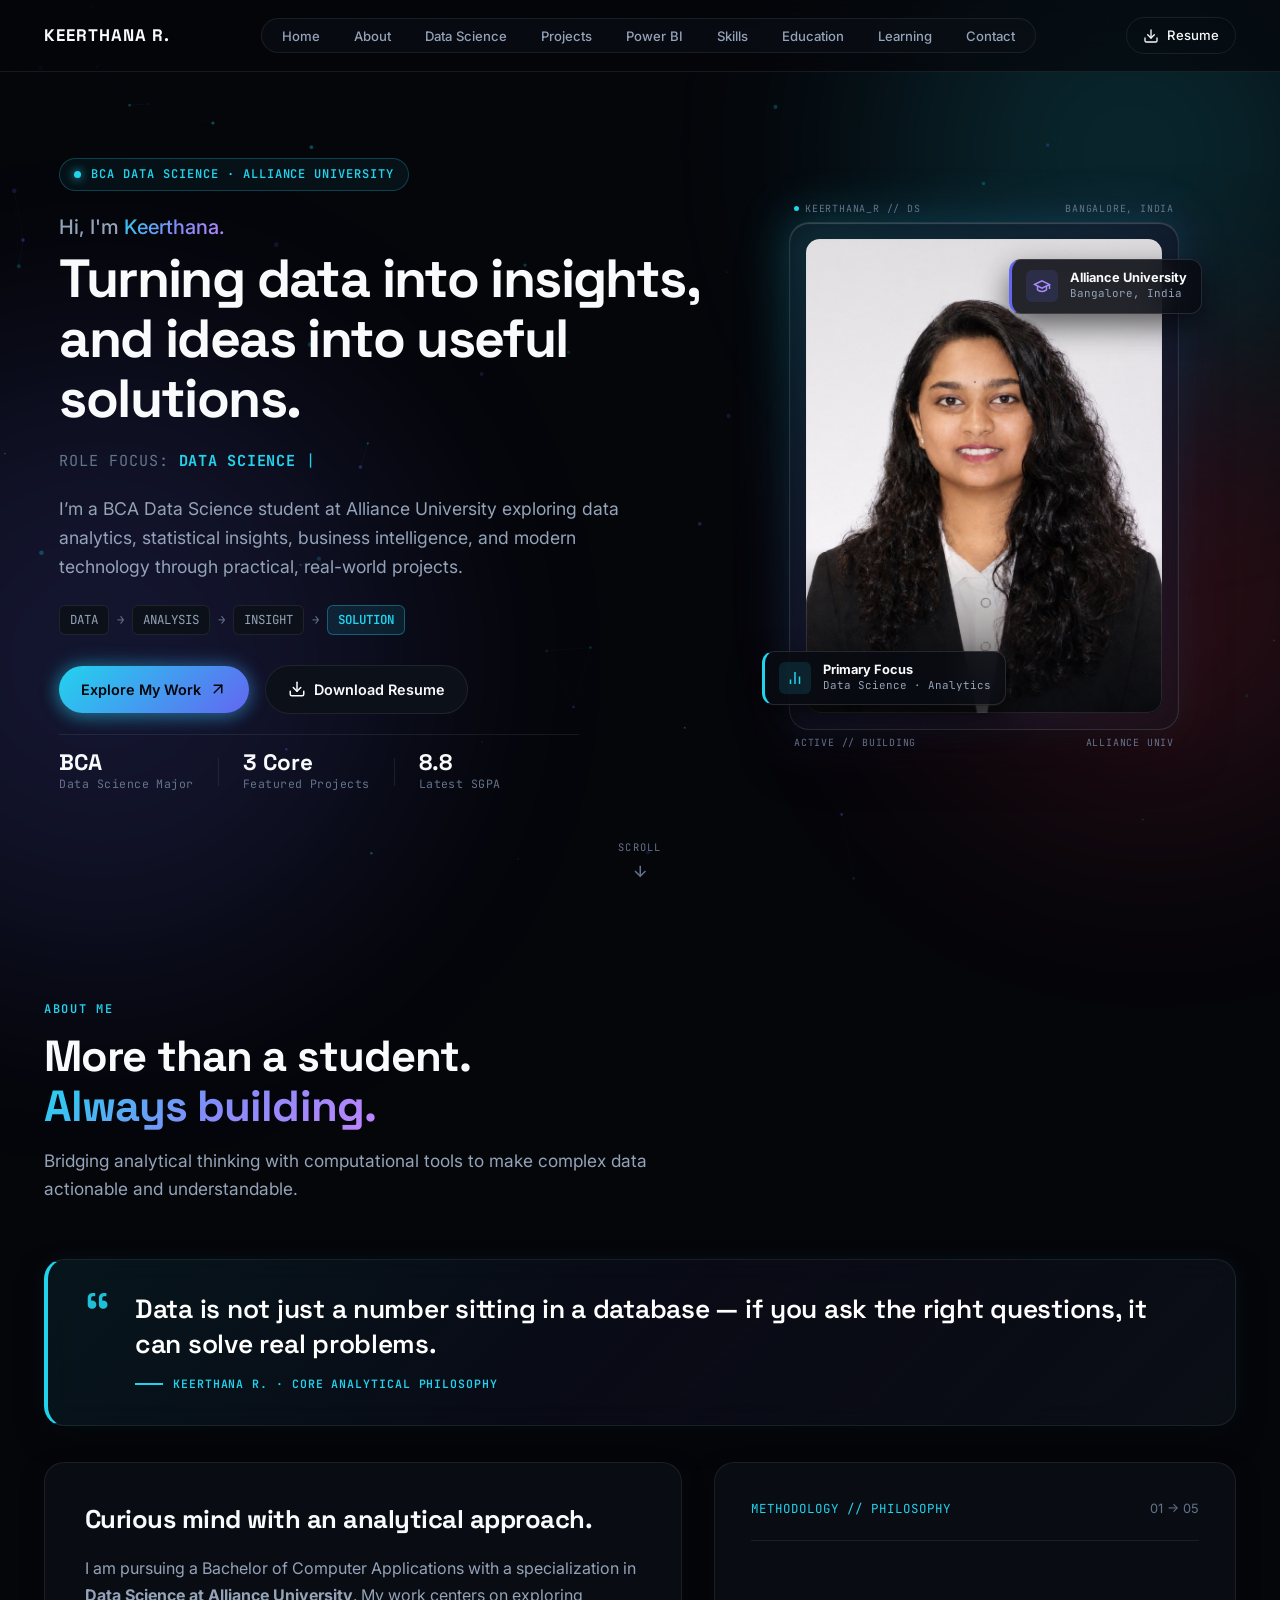
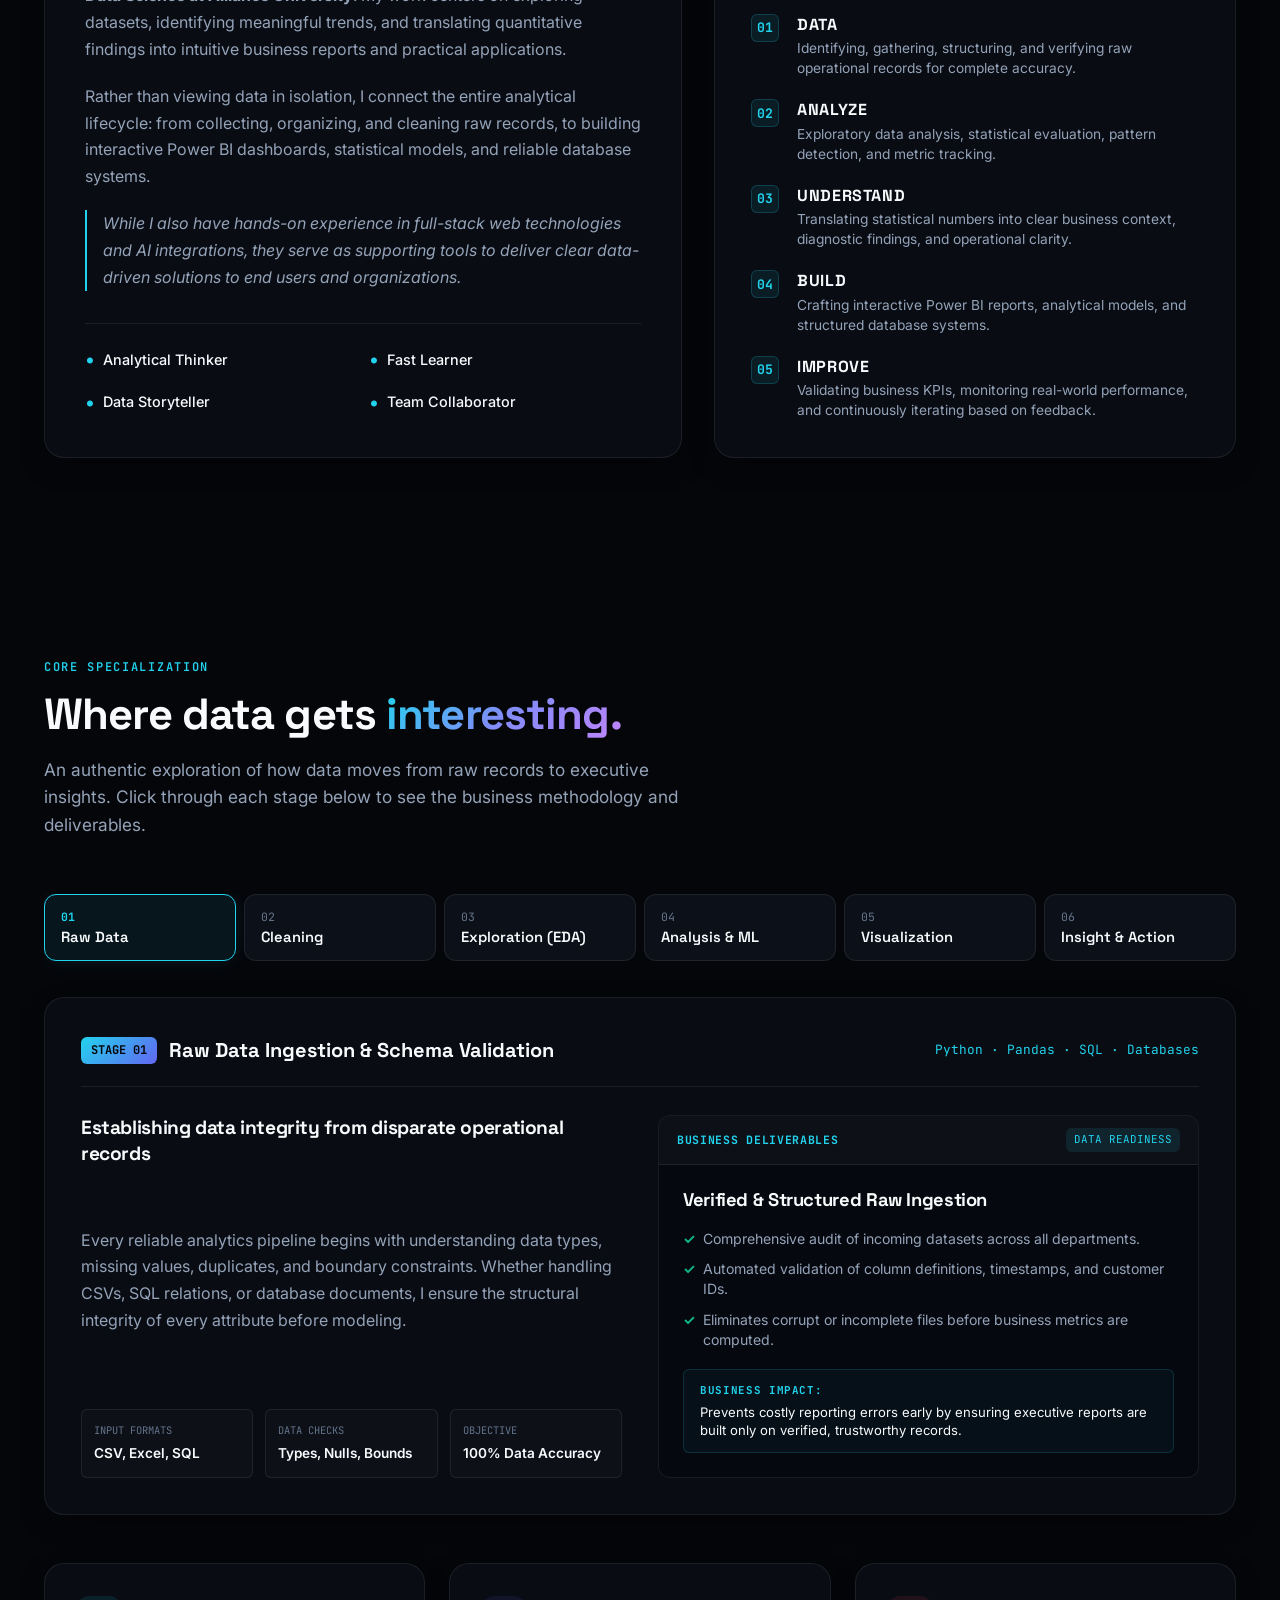
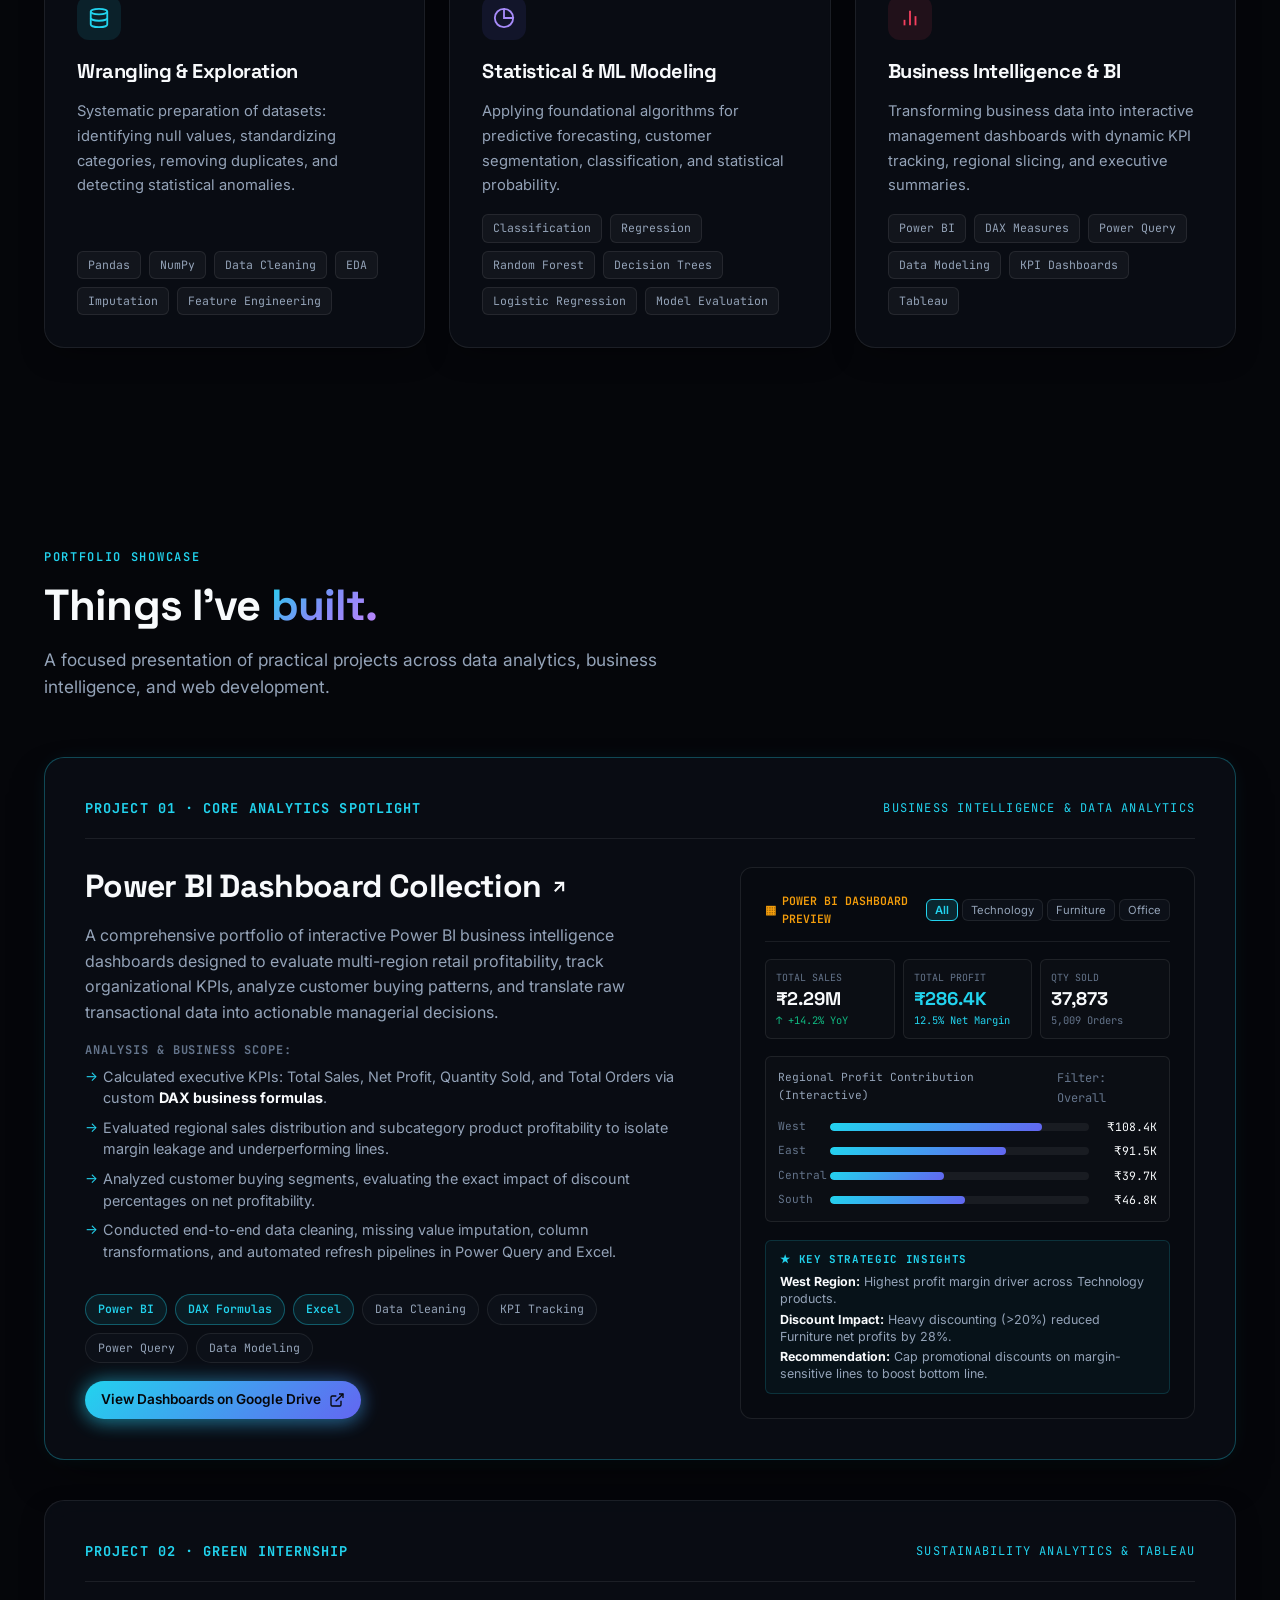
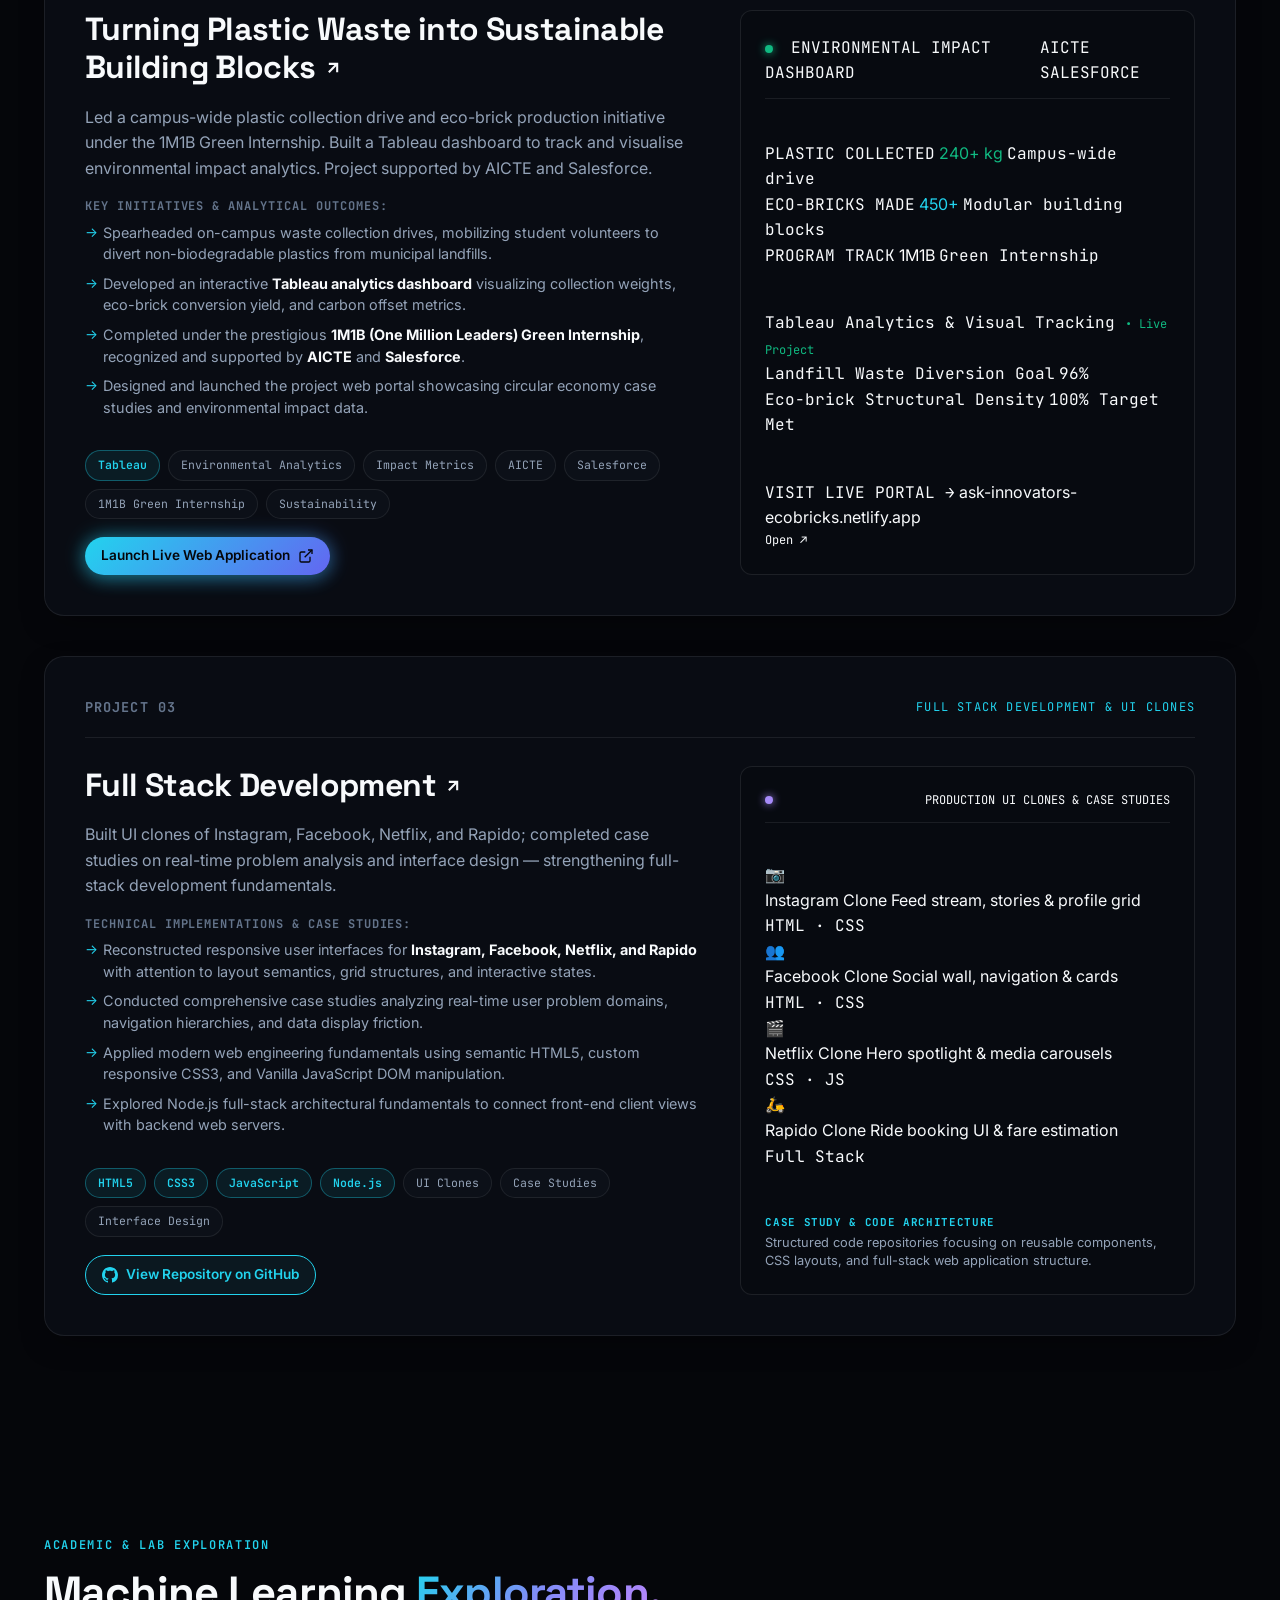
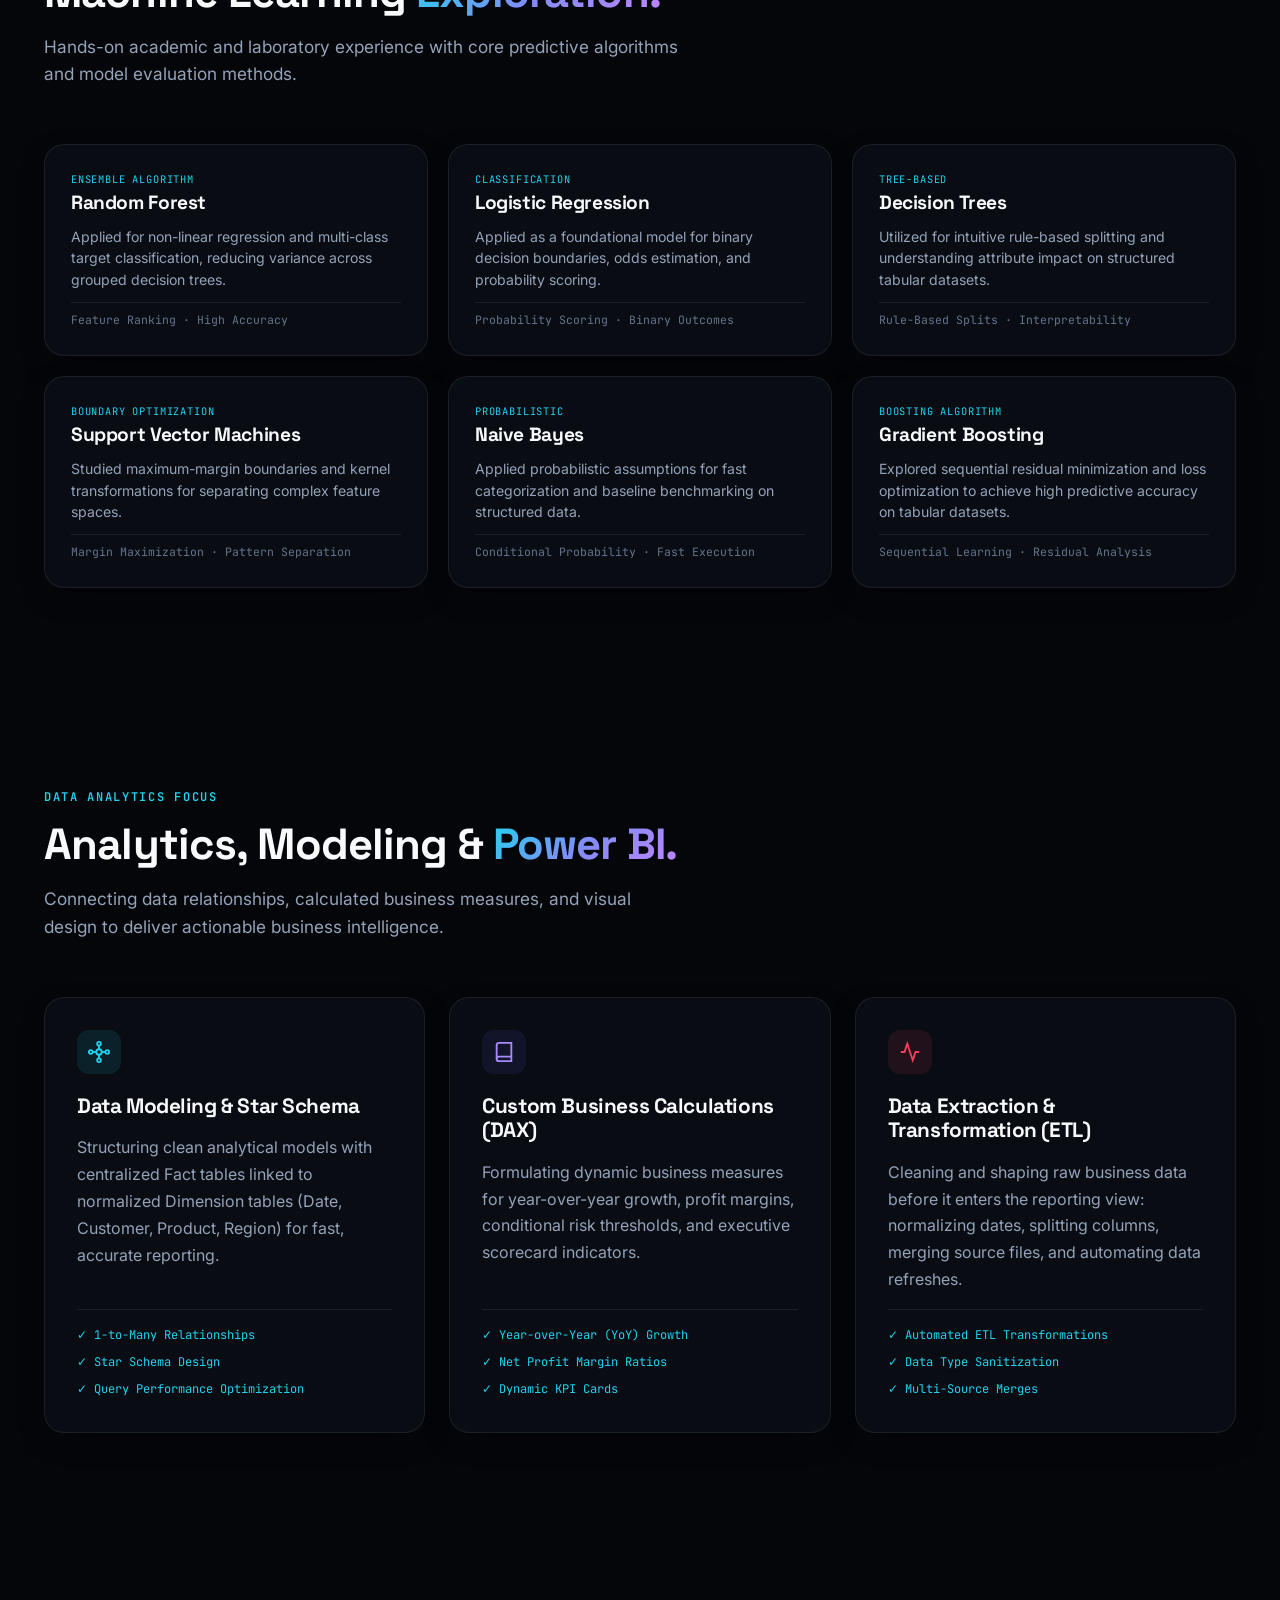
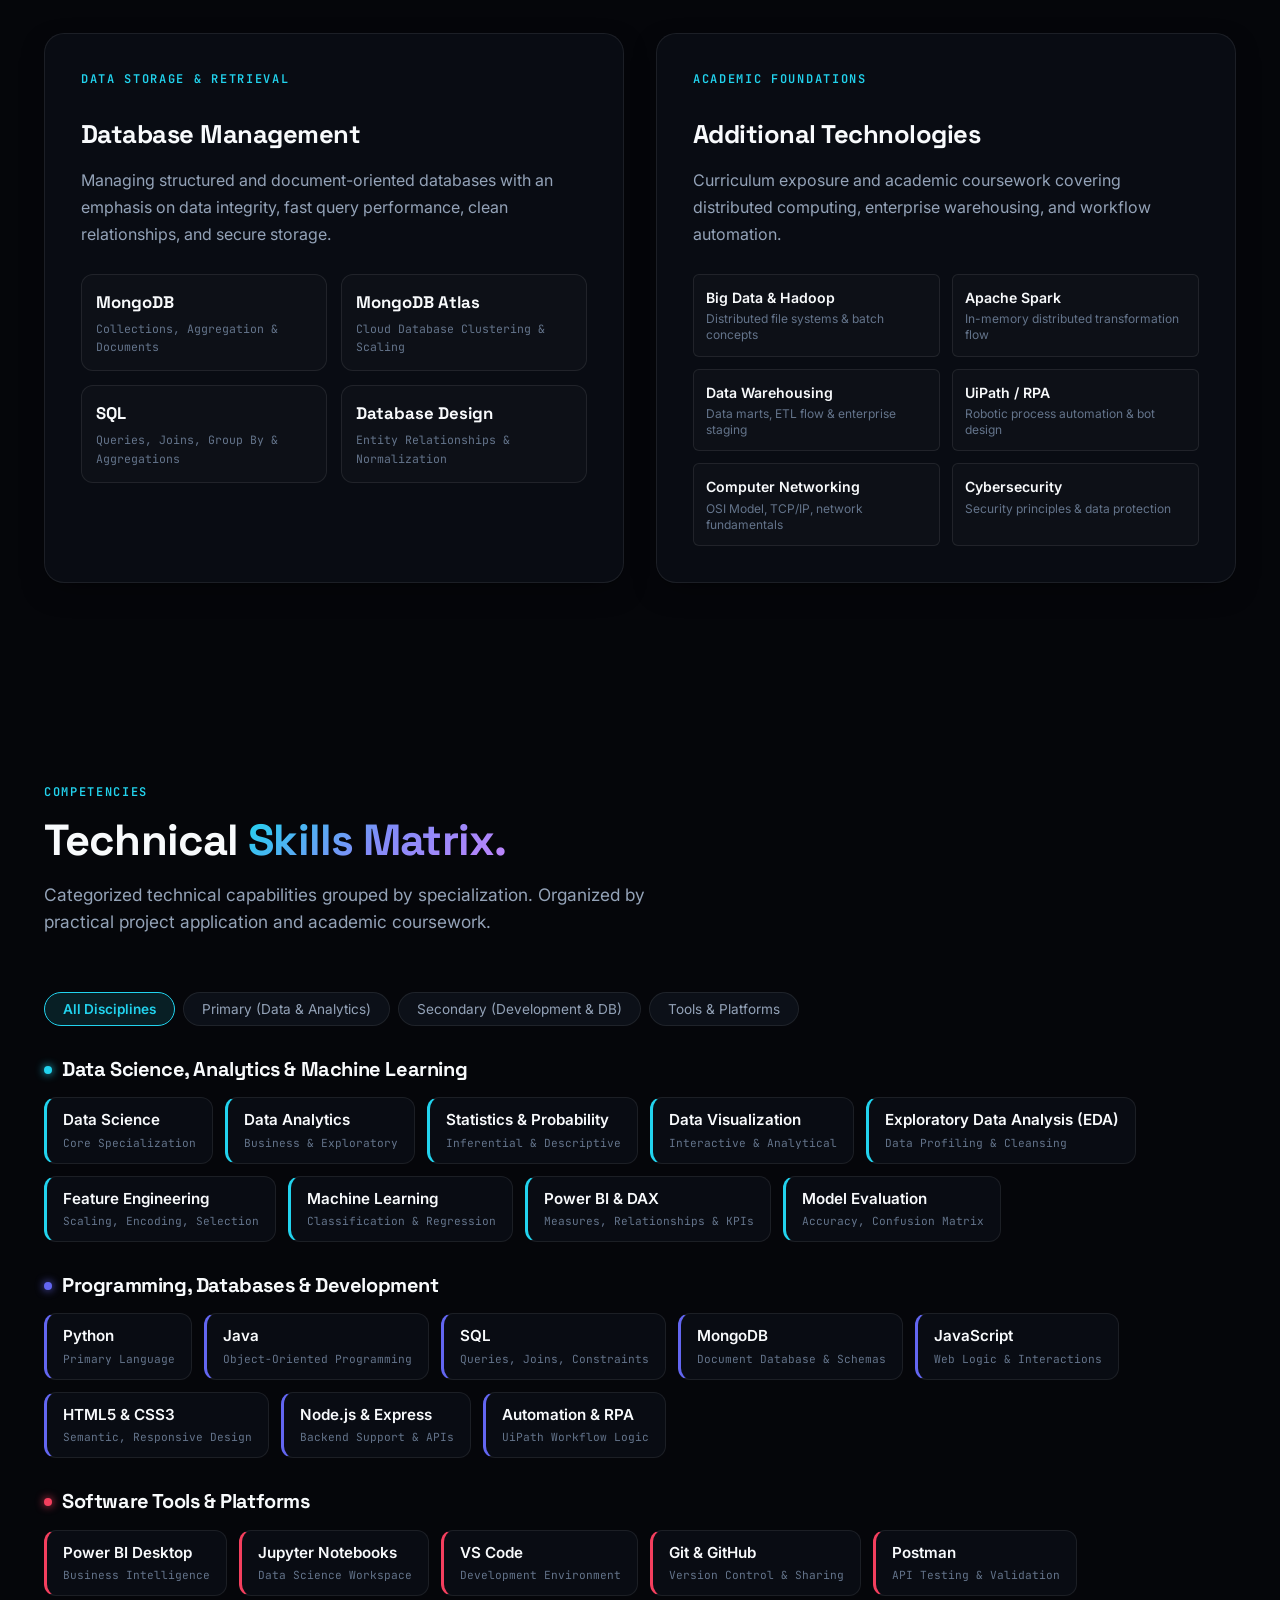
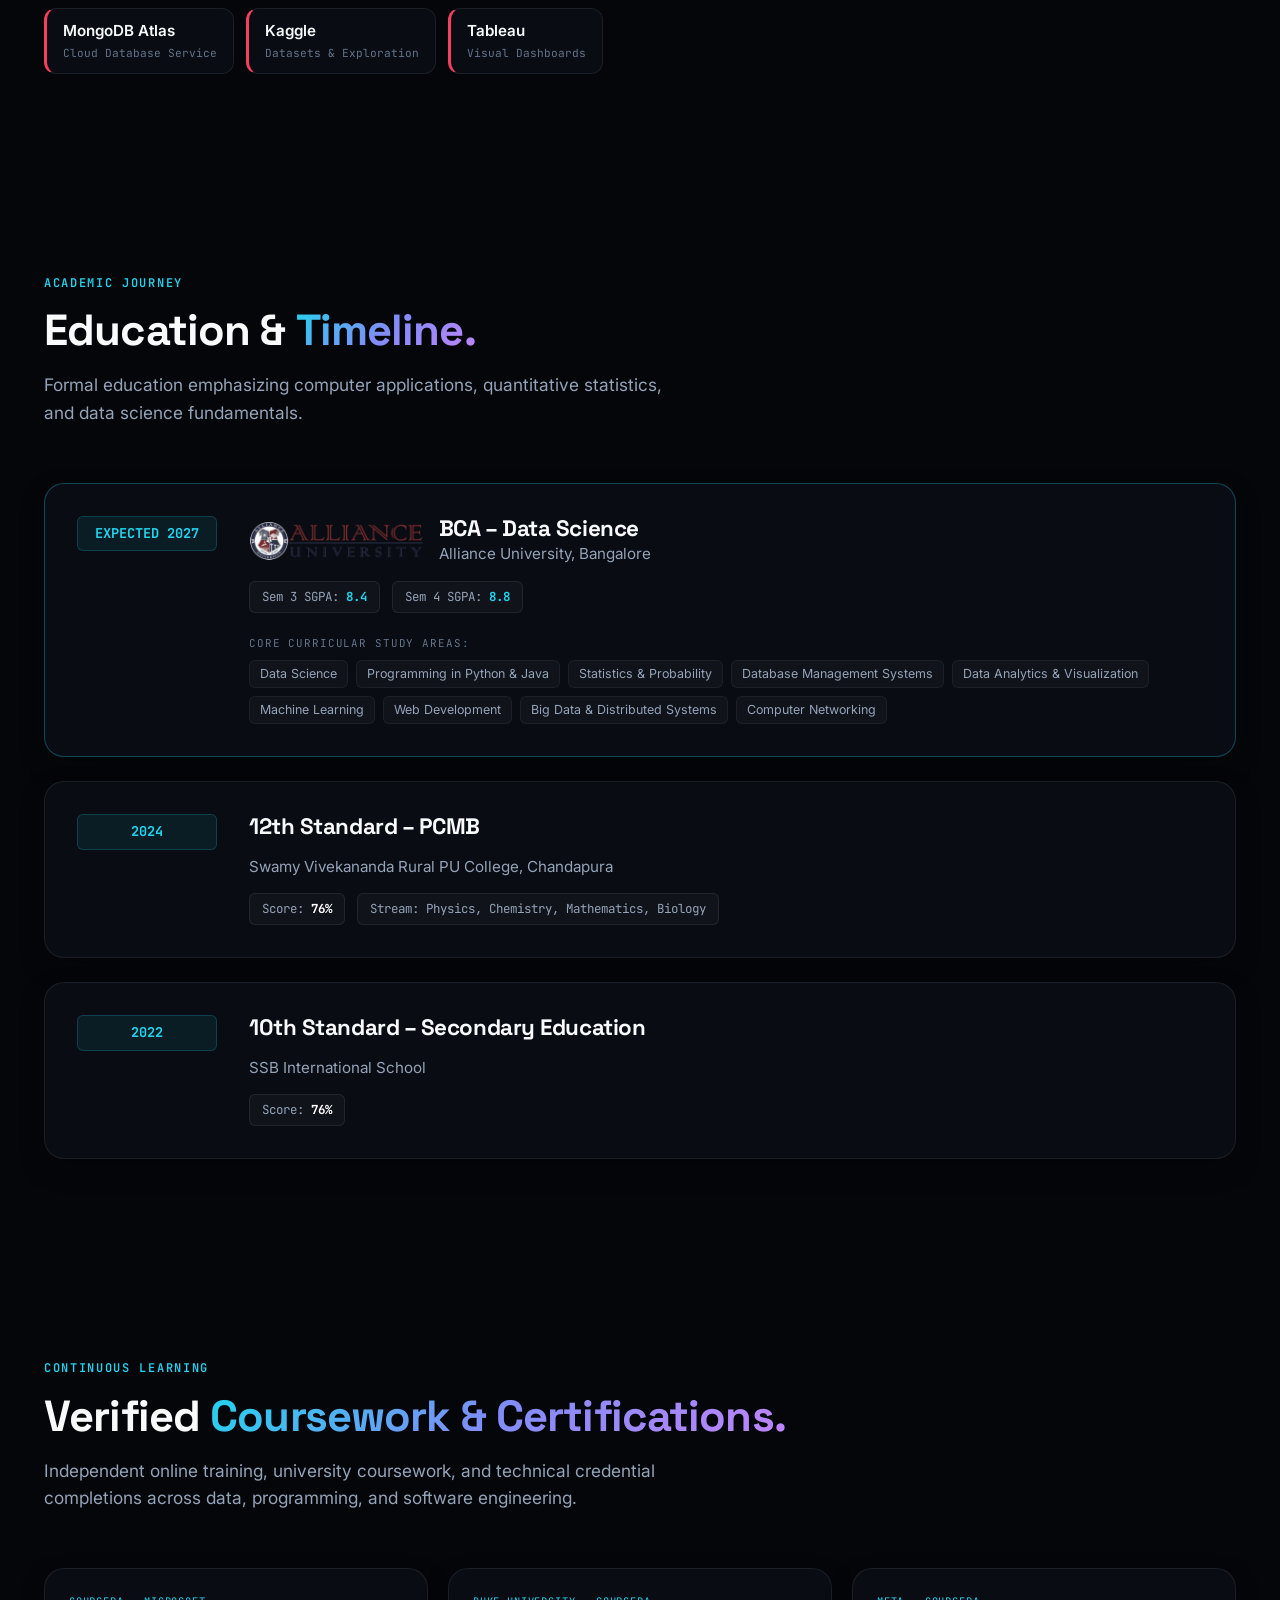
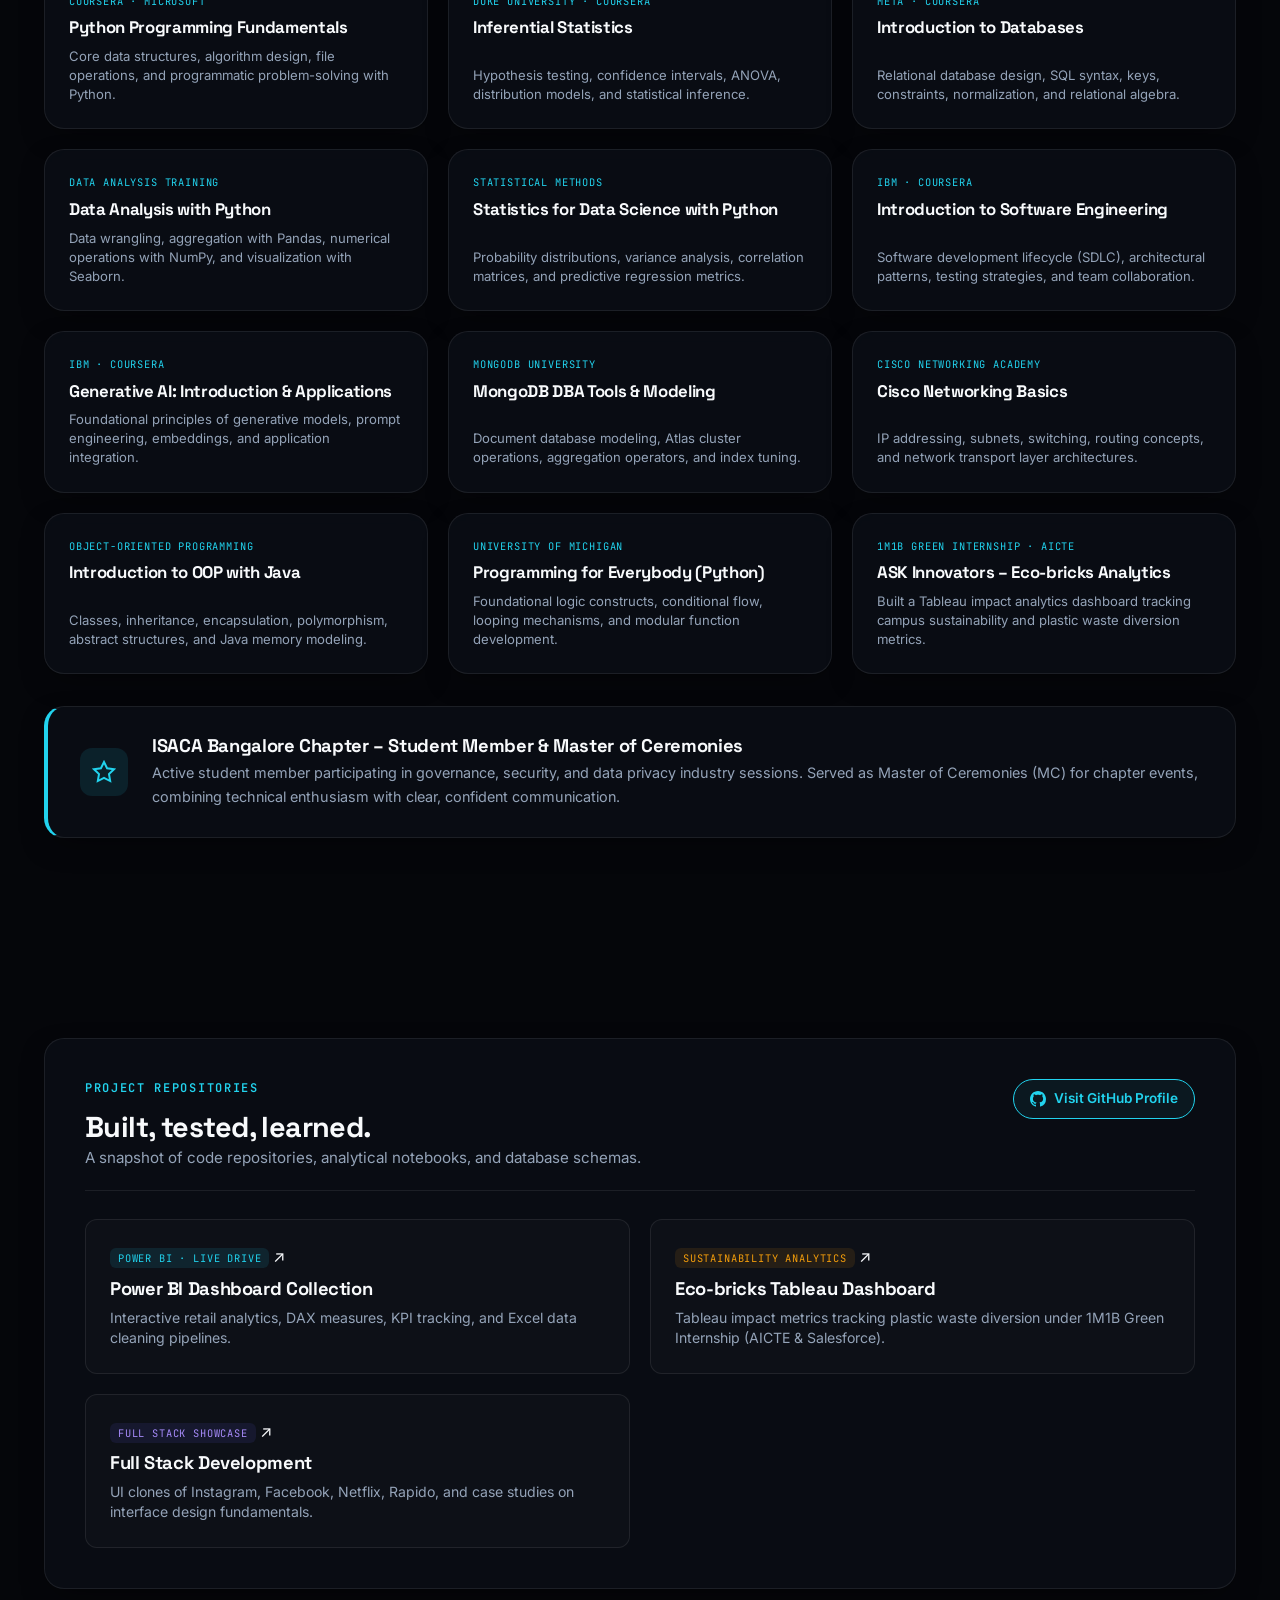
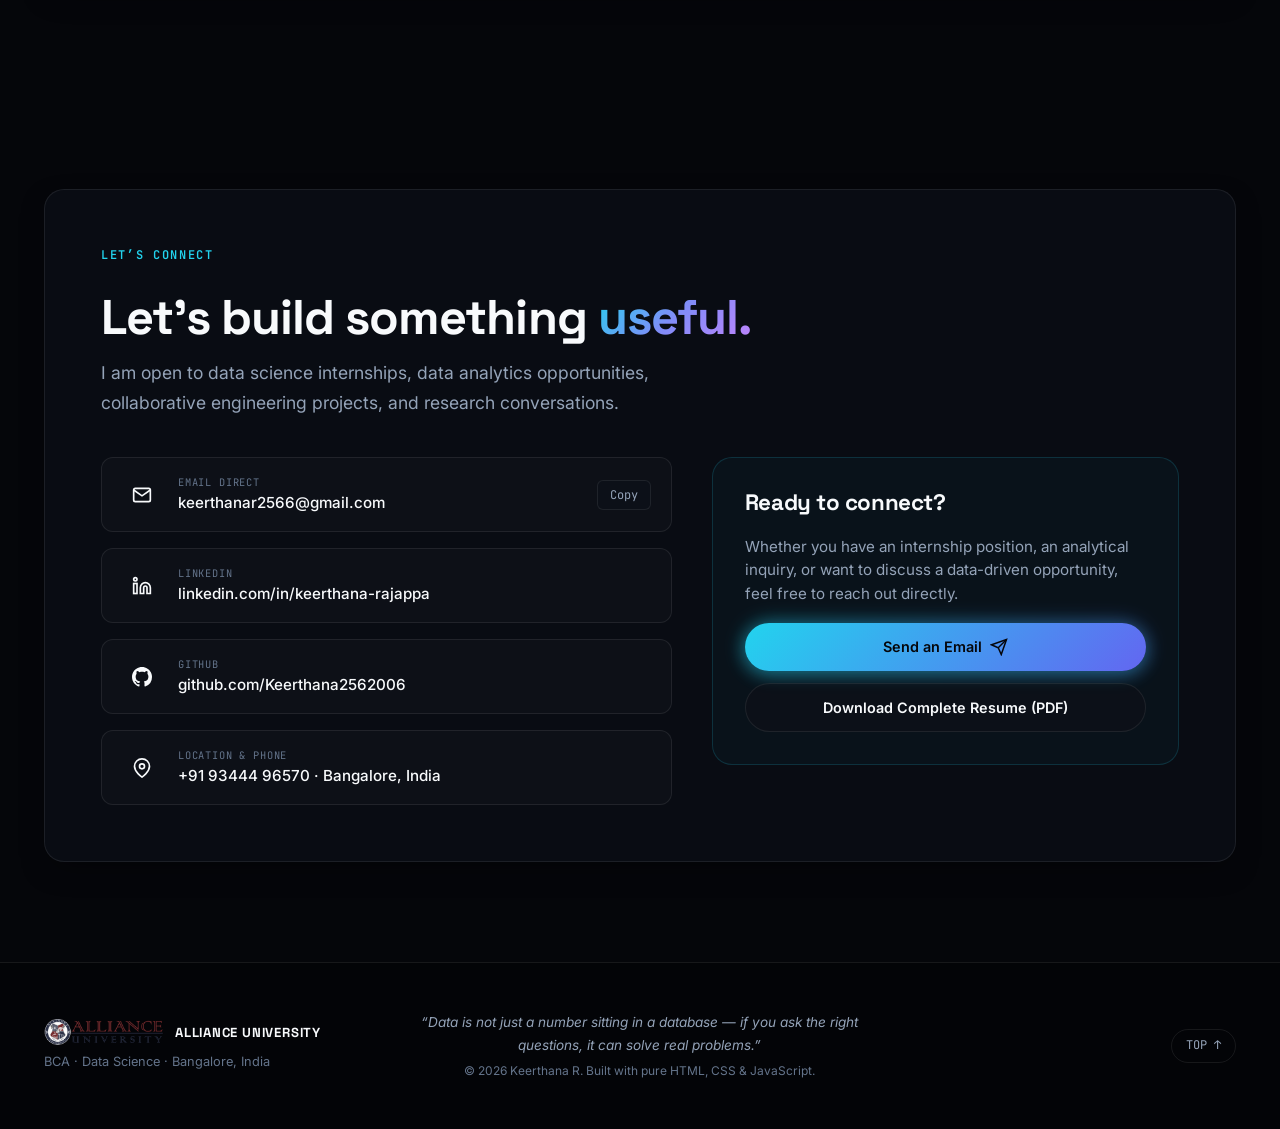
==== commit 3cc830c1: "Add files via upload" ====
--- a/index.html
+++ b/index.html
@@ -1,1666 +1,1742 @@
-<!DOCTYPE html>
-<html lang="en" class="scroll-smooth">
-<head>
-  <meta charset="UTF-8" />
-  <meta name="viewport" content="width=device-width, initial-scale=1.0" />
-  <meta name="description" content="Keerthana R. — Data Science Student, Data Analytics Enthusiast, and Technology Builder at Alliance University. Turning data into insights, and ideas into useful solutions." />
-  <meta name="author" content="Keerthana R." />
-  <meta name="theme-color" content="#05060A" />
-
-  <title>Keerthana R. | Data Science &amp; Analytics Portfolio</title>
-
-  <!-- Google Fonts: Space Grotesk, Inter, JetBrains Mono -->
-  <link rel="preconnect" href="https://fonts.googleapis.com" />
-  <link rel="preconnect" href="https://fonts.gstatic.com" crossorigin />
-  <link href="https://fonts.googleapis.com/css2?family=Inter:wght@300;400;500;600;700&family=JetBrains+Mono:wght@400;500;600;700&family=Space+Grotesk:wght@400;500;600;700&display=swap" rel="stylesheet" />
-
-  <link rel="stylesheet" href="style.css" />
-</head>
-<body id="top">
-  <!-- Interactive Ambient Canvas -->
-  <canvas id="ambient-canvas" aria-hidden="true"></canvas>
-
-  <!-- Ambient Light Orbs -->
-  <div class="ambient-glow orb-1" aria-hidden="true"></div>
-  <div class="ambient-glow orb-2" aria-hidden="true"></div>
-  <div class="ambient-glow orb-3" aria-hidden="true"></div>
-
-  <!-- Subtle Cursor Follower Glow -->
-  <div id="cursor-glow" aria-hidden="true"></div>
-
-  <!-- FIXED NAVIGATION -->
-  <header class="site-header" id="navbar">
-    <div class="header-inner">
-      <!-- Personal Brand Mark -->
-      <a href="#top" class="brand-link" aria-label="Home - Keerthana R.">
-        <span class="brand-name">KEERTHANA R.</span>
-      </a>
-
-      <!-- Desktop Nav Links -->
-      <nav class="desktop-nav" aria-label="Primary Navigation">
-        <ul class="nav-list">
-          <li><a href="#top" class="nav-link active" data-section="top">Home</a></li>
-          <li><a href="#about" class="nav-link" data-section="about">About</a></li>
-          <li><a href="#datascience" class="nav-link" data-section="datascience">Data Science</a></li>
-          <li><a href="#projects" class="nav-link" data-section="projects">Projects</a></li>
-          <li><a href="#analytics" class="nav-link" data-section="analytics">Power BI</a></li>
-          <li><a href="#skills" class="nav-link" data-section="skills">Skills</a></li>
-          <li><a href="#academics" class="nav-link" data-section="academics">Education</a></li>
-          <li><a href="#certifications" class="nav-link" data-section="certifications">Learning</a></li>
-          <li><a href="#contact" class="nav-link" data-section="contact">Contact</a></li>
-        </ul>
-      </nav>
-
-      <!-- Header Actions -->
-      <div class="header-actions">
-        <a href="resume/resume.pdf" target="_blank" rel="noopener noreferrer" class="btn btn-outline-sm btn-resume" title="Download Resume PDF">
-          <svg class="icon-svg" viewBox="0 0 24 24" width="16" height="16" fill="none" stroke="currentColor" stroke-width="2" stroke-linecap="round" stroke-linejoin="round">
-            <path d="M21 15v4a2 2 0 0 1-2 2H5a2 2 0 0 1-2-2v-4"></path>
-            <polyline points="7 10 12 15 17 10"></polyline>
-            <line x1="12" y1="15" x2="12" y2="3"></line>
-          </svg>
-          <span>Resume</span>
-        </a>
-
-        <!-- Mobile Toggle Button -->
-        <button class="mobile-toggle" id="mobile-toggle" aria-label="Toggle navigation menu" aria-expanded="false">
-          <span class="hamburger-bar"></span>
-          <span class="hamburger-bar"></span>
-          <span class="hamburger-bar"></span>
-        </button>
-      </div>
-    </div>
-
-    <!-- Mobile Drawer Navigation -->
-    <div class="mobile-drawer" id="mobile-drawer">
-      <nav aria-label="Mobile Navigation">
-        <ul class="mobile-nav-list">
-          <li><a href="#top" class="mobile-nav-link">Home</a></li>
-          <li><a href="#about" class="mobile-nav-link">About</a></li>
-          <li><a href="#datascience" class="mobile-nav-link">Data Science</a></li>
-          <li><a href="#projects" class="mobile-nav-link">Projects</a></li>
-          <li><a href="#analytics" class="mobile-nav-link">Power BI &amp; Analytics</a></li>
-          <li><a href="#skills" class="mobile-nav-link">Skills</a></li>
-          <li><a href="#academics" class="mobile-nav-link">Education</a></li>
-          <li><a href="#certifications" class="mobile-nav-link">Certifications</a></li>
-          <li><a href="#contact" class="mobile-nav-link">Contact</a></li>
-          <li class="mobile-resume-wrap">
-            <a href="resume/resume.pdf" target="_blank" rel="noopener noreferrer" class="btn btn-primary btn-full">
-              Download Resume (PDF)
-            </a>
-          </li>
-        </ul>
-      </nav>
-    </div>
-  </header>
-
-  <main>
-    <!-- ========================================================
-         HERO SECTION: ART-DIRECTED ASYMMETRICAL COMPOSITION
-         ======================================================== -->
-    <section class="hero-section" id="hero">
-      <div class="container hero-container">
-        
-        <!-- Left Hero Content -->
-        <div class="hero-content">
-          <!-- Small Identity Line -->
-          <div class="identity-badge reveal-item">
-            <span class="status-dot"></span>
-            <span class="mono-badge">BCA DATA SCIENCE &middot; ALLIANCE UNIVERSITY</span>
-          </div>
-
-          <!-- Greeting & Headline -->
-          <div class="greeting-wrap reveal-item">
-            <p class="hero-greeting">Hi, I'm <span class="text-gradient">Keerthana.</span></p>
-            <h1 class="hero-headline">
-              Turning data into insights, and ideas into useful solutions.
-            </h1>
-          </div>
-
-          <!-- Dynamic Role Ticker -->
-          <div class="ticker-wrap reveal-item">
-            <span class="ticker-prefix">ROLE FOCUS:</span>
-            <span class="ticker-text" id="role-ticker">DATA SCIENCE</span>
-            <span class="ticker-cursor">|</span>
-          </div>
-
-          <!-- Concise Introduction -->
-          <p class="hero-desc reveal-item">
-            I’m a BCA Data Science student at Alliance University exploring data analytics, statistical insights, business intelligence, and modern technology through practical, real-world projects.
-          </p>
-
-          <!-- Core Value Proposition Badges -->
-          <div class="pipeline-pill-row reveal-item">
-            <span class="pill-node">DATA</span>
-            <span class="pill-sep">&rarr;</span>
-            <span class="pill-node">ANALYSIS</span>
-            <span class="pill-sep">&rarr;</span>
-            <span class="pill-node">INSIGHT</span>
-            <span class="pill-sep">&rarr;</span>
-            <span class="pill-node highlight">SOLUTION</span>
-          </div>
-
-          <!-- Hero Action CTAs -->
-          <div class="hero-actions reveal-item">
-            <a href="#projects" class="btn btn-primary btn-glow">
-              <span>Explore My Work</span>
-              <svg class="icon-svg" viewBox="0 0 24 24" width="18" height="18" fill="none" stroke="currentColor" stroke-width="2" stroke-linecap="round" stroke-linejoin="round">
-                <line x1="7" y1="17" x2="17" y2="7"></line>
-                <polyline points="7 7 17 7 17 17"></polyline>
-              </svg>
-            </a>
-            <a href="resume/resume.pdf" target="_blank" rel="noopener noreferrer" class="btn btn-secondary">
-              <svg class="icon-svg" viewBox="0 0 24 24" width="18" height="18" fill="none" stroke="currentColor" stroke-width="2" stroke-linecap="round" stroke-linejoin="round">
-                <path d="M21 15v4a2 2 0 0 1-2 2H5a2 2 0 0 1-2-2v-4"></path>
-                <polyline points="7 10 12 15 17 10"></polyline>
-                <line x1="12" y1="15" x2="12" y2="3"></line>
-              </svg>
-              <span>Download Resume</span>
-            </a>
-          </div>
-
-          <!-- Key Quick Stats / Technical Telemetry -->
-          <div class="hero-telemetry reveal-item">
-            <div class="telemetry-block">
-              <span class="telemetry-num">BCA</span>
-              <span class="telemetry-lbl">Data Science Major</span>
-            </div>
-            <div class="telemetry-divider"></div>
-            <div class="telemetry-block">
-              <span class="telemetry-num">3 Core</span>
-              <span class="telemetry-lbl">Featured Projects</span>
-            </div>
-            <div class="telemetry-divider"></div>
-            <div class="telemetry-block">
-              <span class="telemetry-num">8.8</span>
-              <span class="telemetry-lbl">Latest SGPA</span>
-            </div>
-          </div>
-        </div>
-
-        <!-- Right Hero Editorial Portrait Artwork -->
-        <div class="hero-visual reveal-item" id="portrait-wrapper">
-          <div class="portrait-card" id="portrait-card">
-            
-            <!-- Layered Background Gradients -->
-            <div class="portrait-glow" aria-hidden="true"></div>
-            <div class="portrait-mesh" aria-hidden="true"></div>
-            
-            <!-- Corner Technical Telemetry Tags -->
-            <div class="frame-tag frame-tag-tl">
-              <span class="tag-bullet"></span>
-              <span>KEERTHANA_R // DS</span>
-            </div>
-            <div class="frame-tag frame-tag-tr">
-              <span>BANGALORE, INDIA</span>
-            </div>
-            <div class="frame-tag frame-tag-bl">
-              <span>ACTIVE // BUILDING</span>
-            </div>
-            <div class="frame-tag frame-tag-br">
-              <span>ALLIANCE UNIV</span>
-            </div>
-
-            <!-- Authentic Photograph Frame -->
-            <div class="portrait-image-container">
-              <img 
-                src="images/profile.jpg" 
-                alt="Keerthana R. — Data Science Student" 
-                class="portrait-img"
-                loading="eager"
-              />
-              <div class="portrait-overlay"></div>
-              <div class="portrait-border-light"></div>
-            </div>
-
-            <!-- Floating Info Card: Role Focus -->
-            <div class="floating-badge badge-role">
-              <div class="badge-icon">
-                <svg viewBox="0 0 24 24" width="18" height="18" fill="none" stroke="currentColor" stroke-width="2">
-                  <path d="M18 20V10M12 20V4M6 20v-6"></path>
-                </svg>
-              </div>
-              <div class="badge-text">
-                <span class="badge-title">Primary Focus</span>
-                <span class="badge-sub">Data Science &middot; Analytics</span>
-              </div>
-            </div>
-
-            <!-- Floating Info Card: University -->
-            <div class="floating-badge badge-univ">
-              <div class="badge-icon green-icon">
-                <svg viewBox="0 0 24 24" width="18" height="18" fill="none" stroke="currentColor" stroke-width="2">
-                  <path d="M22 10v6M2 10l10-5 10 5-10 5z"></path>
-                  <path d="M6 12v5c3 3 9 3 12 0v-5"></path>
-                </svg>
-              </div>
-              <div class="badge-text">
-                <span class="badge-title">Alliance University</span>
-                <span class="badge-sub">Bangalore, India</span>
-              </div>
-            </div>
-
-          </div>
-        </div>
-
-      </div>
-
-      <!-- Scroll Down Indicator -->
-      <a href="#about" class="scroll-cue" aria-label="Scroll to About section">
-        <span class="cue-label">SCROLL</span>
-        <svg class="cue-arrow" viewBox="0 0 24 24" width="18" height="18" fill="none" stroke="currentColor" stroke-width="2">
-          <line x1="12" y1="5" x2="12" y2="19"></line>
-          <polyline points="19 12 12 19 5 12"></polyline>
-        </svg>
-      </a>
-    </section>
-
-
-    <!-- ========================================================
-         ABOUT SECTION: EDITORIAL LAYOUT
-         ======================================================== -->
-    <section class="section about-section" id="about">
-      <div class="container">
-        
-        <div class="section-header">
-          <div class="section-tag mono">ABOUT ME</div>
-          <h2 class="section-title">More than a student.<br /><span class="text-gradient">Always building.</span></h2>
-          <p class="section-subtitle">
-            Bridging analytical thinking with computational tools to make complex data actionable and understandable.
-          </p>
-        </div>
-
-        <!-- Personal Philosophy Quote Callout -->
-        <div class="philosophy-quote-card card-glass reveal-item">
-          <div class="quote-symbol text-cyan">&ldquo;</div>
-          <div class="quote-content">
-            <blockquote class="quote-statement">
-              Data is not just a number sitting in a database &mdash; if you ask the right questions, it can solve real problems.
-            </blockquote>
-            <div class="quote-signature mono">
-              <span class="sig-line"></span>
-              <span class="sig-text">KEERTHANA R. &middot; CORE ANALYTICAL PHILOSOPHY</span>
-            </div>
-          </div>
-        </div>
-
-        <div class="about-grid">
-          <!-- Main Narrative Block -->
-          <div class="about-narrative-card card-glass">
-            <h3 class="narrative-heading">Curious mind with an analytical approach.</h3>
-            <p>
-              I am pursuing a Bachelor of Computer Applications with a specialization in <strong>Data Science at Alliance University</strong>. My work centers on exploring datasets, identifying meaningful trends, and translating quantitative findings into intuitive business reports and practical applications.
-            </p>
-            <p>
-              Rather than viewing data in isolation, I connect the entire analytical lifecycle: from collecting, organizing, and cleaning raw records, to building interactive Power BI dashboards, statistical models, and reliable database systems.
-            </p>
-            <p class="about-note">
-              While I also have hands-on experience in full-stack web technologies and AI integrations, they serve as supporting tools to deliver clear data-driven solutions to end users and organizations.
-            </p>
-
-            <!-- Quick Attributes Grid -->
-            <div class="attributes-grid">
-              <div class="attribute-pill">
-                <span class="attr-icon">&bull;</span>
-                <span>Analytical Thinker</span>
-              </div>
-              <div class="attribute-pill">
-                <span class="attr-icon">&bull;</span>
-                <span>Fast Learner</span>
-              </div>
-              <div class="attribute-pill">
-                <span class="attr-icon">&bull;</span>
-                <span>Data Storyteller</span>
-              </div>
-              <div class="attribute-pill">
-                <span class="attr-icon">&bull;</span>
-                <span>Team Collaborator</span>
-              </div>
-            </div>
-          </div>
-
-          <!-- Editorial Progression Flow -->
-          <div class="about-progression-card card-glass">
-            <div class="progression-header">
-              <span class="progression-title mono">METHODOLOGY // PHILOSOPHY</span>
-              <span class="progression-code">01 &rarr; 05</span>
-            </div>
-
-            <div class="flow-steps">
-              <div class="flow-step">
-                <div class="step-num">01</div>
-                <div class="step-body">
-                  <div class="step-name">DATA</div>
-                  <div class="step-desc">Identifying, gathering, structuring, and verifying raw operational records for complete accuracy.</div>
-                </div>
-              </div>
-
-              <div class="flow-step">
-                <div class="step-num">02</div>
-                <div class="step-body">
-                  <div class="step-name">ANALYZE</div>
-                  <div class="step-desc">Exploratory data analysis, statistical evaluation, pattern detection, and metric tracking.</div>
-                </div>
-              </div>
-
-              <div class="flow-step">
-                <div class="step-num">03</div>
-                <div class="step-body">
-                  <div class="step-name">UNDERSTAND</div>
-                  <div class="step-desc">Translating statistical numbers into clear business context, diagnostic findings, and operational clarity.</div>
-                </div>
-              </div>
-
-              <div class="flow-step">
-                <div class="step-num">04</div>
-                <div class="step-body">
-                  <div class="step-name">BUILD</div>
-                  <div class="step-desc">Crafting interactive Power BI reports, analytical models, and structured database systems.</div>
-                </div>
-              </div>
-
-              <div class="flow-step">
-                <div class="step-num">05</div>
-                <div class="step-body">
-                  <div class="step-name">IMPROVE</div>
-                  <div class="step-desc">Validating business KPIs, monitoring real-world performance, and continuously iterating based on feedback.</div>
-                </div>
-              </div>
-            </div>
-
-          </div>
-        </div>
-
-      </div>
-    </section>
-
-
-    <!-- ========================================================
-         DATA SCIENCE SECTION: INTERACTIVE WORKFLOW
-         ======================================================== -->
-    <section class="section ds-section" id="datascience">
-      <div class="container">
-        
-        <div class="section-header">
-          <div class="section-tag mono">CORE SPECIALIZATION</div>
-          <h2 class="section-title">Where data gets <span class="text-gradient">interesting.</span></h2>
-          <p class="section-subtitle">
-            An authentic exploration of how data moves from raw records to executive insights. Click through each stage below to see the business methodology and deliverables.
-          </p>
-        </div>
-
-        <!-- Interactive Pipeline Nav Controls -->
-        <div class="pipeline-navigator" role="tablist" aria-label="Data Science Workflow Stages">
-          <button class="pipeline-tab active" data-stage="0" role="tab" aria-selected="true" aria-controls="stage-display">
-            <span class="tab-index">01</span>
-            <span class="tab-label">Raw Data</span>
-          </button>
-          <button class="pipeline-tab" data-stage="1" role="tab" aria-selected="false" aria-controls="stage-display">
-            <span class="tab-index">02</span>
-            <span class="tab-label">Cleaning</span>
-          </button>
-          <button class="pipeline-tab" data-stage="2" role="tab" aria-selected="false" aria-controls="stage-display">
-            <span class="tab-index">03</span>
-            <span class="tab-label">Exploration (EDA)</span>
-          </button>
-          <button class="pipeline-tab" data-stage="3" role="tab" aria-selected="false" aria-controls="stage-display">
-            <span class="tab-index">04</span>
-            <span class="tab-label">Analysis &amp; ML</span>
-          </button>
-          <button class="pipeline-tab" data-stage="4" role="tab" aria-selected="false" aria-controls="stage-display">
-            <span class="tab-index">05</span>
-            <span class="tab-label">Visualization</span>
-          </button>
-          <button class="pipeline-tab" data-stage="5" role="tab" aria-selected="false" aria-controls="stage-display">
-            <span class="tab-index">06</span>
-            <span class="tab-label">Insight &amp; Action</span>
-          </button>
-        </div>
-
-        <!-- Dynamic Pipeline Stage Display (HR & Business Friendly) -->
-        <div class="stage-display card-glass" id="stage-display" role="tabpanel">
-          <div class="stage-meta-row">
-            <div class="stage-badge-group">
-              <span class="stage-num-badge" id="stage-num">STAGE 01</span>
-              <span class="stage-title" id="stage-title">Raw Data Ingestion &amp; Schema Validation</span>
-            </div>
-            <div class="stage-tools mono" id="stage-tools">Python &middot; Pandas &middot; SQL &middot; Databases</div>
-          </div>
-
-          <div class="stage-content-grid">
-            <!-- Left: Description and Practical Approach -->
-            <div class="stage-explanation">
-              <h3 class="stage-subtitle" id="stage-subtitle">Establishing data integrity from disparate operational records</h3>
-              <p id="stage-text">
-                Every reliable analytics pipeline begins with understanding data types, missing values, duplicates, and boundary constraints. Whether handling CSVs, SQL relations, or database documents, I ensure the structural integrity of every attribute before modeling.
-              </p>
-              
-              <div class="stage-metrics-row" id="stage-metrics">
-                <div class="stage-metric-box">
-                  <span class="metric-title">Input Formats</span>
-                  <span class="metric-value">CSV, Excel, SQL</span>
-                </div>
-                <div class="stage-metric-box">
-                  <span class="metric-title">Data Checks</span>
-                  <span class="metric-value">Types, Nulls, Bounds</span>
-                </div>
-                <div class="stage-metric-box">
-                  <span class="metric-title">Objective</span>
-                  <span class="metric-value">100% Data Accuracy</span>
-                </div>
-              </div>
-            </div>
-
-            <!-- Right: Business Deliverables & Practical Value (HR Friendly) -->
-            <div class="stage-summary-card">
-              <div class="summary-card-header">
-                <span class="summary-badge mono">BUSINESS DELIVERABLES</span>
-                <span class="summary-tag mono" id="stage-deliverable-tag">DATA READINESS</span>
-              </div>
-              <div class="summary-card-body">
-                <h4 class="summary-title" id="stage-deliverable-title">Verified &amp; Structured Raw Ingestion</h4>
-                <ul class="summary-list" id="stage-deliverable-list">
-                  <li>Comprehensive audit of incoming datasets across all departments.</li>
-                  <li>Automated validation of column definitions, timestamps, and customer IDs.</li>
-                  <li>Eliminates corrupt or incomplete files before business metrics are computed.</li>
-                </ul>
-                <div class="summary-impact-box" id="stage-impact-box">
-                  <span class="impact-label mono">BUSINESS IMPACT:</span>
-                  <p class="impact-text" id="stage-impact-text">Prevents costly reporting errors early by ensuring executive reports are built only on verified, trustworthy records.</p>
-                </div>
-              </div>
-            </div>
-          </div>
-        </div>
-
-        <!-- Data Science Technical Ecosystem Grid -->
-        <div class="ds-ecosystem-grid">
-          
-          <!-- Card 1: Data Manipulation & Wrangling -->
-          <div class="ecosystem-card card-glass">
-            <div class="card-icon cyan">
-              <svg viewBox="0 0 24 24" width="22" height="22" fill="none" stroke="currentColor" stroke-width="2">
-                <ellipse cx="12" cy="5" rx="9" ry="3"></ellipse>
-                <path d="M21 12c0 1.66-4 3-9 3s-9-1.34-9-3"></path>
-                <path d="M3 5v14c0 1.66 4 3 9 3s9-1.34 9-3V5"></path>
-              </svg>
-            </div>
-            <h3 class="eco-title">Wrangling &amp; Exploration</h3>
-            <p class="eco-desc">Systematic preparation of datasets: identifying null values, standardizing categories, removing duplicates, and detecting statistical anomalies.</p>
-            <div class="tag-cloud">
-              <span class="tag">Pandas</span>
-              <span class="tag">NumPy</span>
-              <span class="tag">Data Cleaning</span>
-              <span class="tag">EDA</span>
-              <span class="tag">Imputation</span>
-              <span class="tag">Feature Engineering</span>
-            </div>
-          </div>
-
-          <!-- Card 2: Statistical Modeling & ML -->
-          <div class="ecosystem-card card-glass">
-            <div class="card-icon violet">
-              <svg viewBox="0 0 24 24" width="22" height="22" fill="none" stroke="currentColor" stroke-width="2">
-                <path d="M12 2a10 10 0 1 0 10 10H12V2z"></path>
-                <path d="M12 2a10 10 0 0 1 10 10"></path>
-              </svg>
-            </div>
-            <h3 class="eco-title">Statistical &amp; ML Modeling</h3>
-            <p class="eco-desc">Applying foundational algorithms for predictive forecasting, customer segmentation, classification, and statistical probability.</p>
-            <div class="tag-cloud">
-              <span class="tag">Classification</span>
-              <span class="tag">Regression</span>
-              <span class="tag">Random Forest</span>
-              <span class="tag">Decision Trees</span>
-              <span class="tag">Logistic Regression</span>
-              <span class="tag">Model Evaluation</span>
-            </div>
-          </div>
-
-          <!-- Card 3: Business Analytics & BI -->
-          <div class="ecosystem-card card-glass">
-            <div class="card-icon rose">
-              <svg viewBox="0 0 24 24" width="22" height="22" fill="none" stroke="currentColor" stroke-width="2">
-                <line x1="18" y1="20" x2="18" y2="10"></line>
-                <line x1="12" y1="20" x2="12" y2="4"></line>
-                <line x1="6" y1="20" x2="6" y2="14"></line>
-              </svg>
-            </div>
-            <h3 class="eco-title">Business Intelligence &amp; BI</h3>
-            <p class="eco-desc">Transforming business data into interactive management dashboards with dynamic KPI tracking, regional slicing, and executive summaries.</p>
-            <div class="tag-cloud">
-              <span class="tag">Power BI</span>
-              <span class="tag">DAX Measures</span>
-              <span class="tag">Power Query</span>
-              <span class="tag">Data Modeling</span>
-              <span class="tag">KPI Dashboards</span>
-              <span class="tag">Tableau</span>
-            </div>
-          </div>
-
-        </div>
-
-      </div>
-    </section>
-
-
-    <!-- ========================================================
-         PROJECTS SECTION: EDITORIAL CASE STUDIES (3 FOCUSED PROJECTS)
-         ======================================================== -->
-    <section class="section projects-section" id="projects">
-      <div class="container">
-        
-        <div class="section-header">
-          <div class="section-tag mono">PORTFOLIO SHOWCASE</div>
-          <h2 class="section-title">Things I’ve <span class="text-gradient">built.</span></h2>
-          <p class="section-subtitle">
-            A focused presentation of practical projects across data analytics, business intelligence, and database management.
-          </p>
-        </div>
-
-        <div class="editorial-projects-list">
-
-          <!-- PROJECT 01: AGENTIC AI ATTENDANCE SYSTEM -->
-          <article class="project-case-study card-glass">
-            <div class="project-meta-top">
-              <span class="project-num mono">PROJECT 01</span>
-              <span class="project-category mono">DATA MONITORING &amp; DASHBOARD</span>
-            </div>
-
-            <div class="project-layout-grid">
-              <!-- Left Project Info -->
-              <div class="project-details">
-                <h3 class="project-name">Agentic AI Attendance System</h3>
-                <p class="project-overview">
-                  An intelligent student attendance monitoring system designed to proactively track academic presence, calculate compliance in real time, and alert students whenever their attendance risks falling below the required 75% threshold.
-                </p>
-
-                <div class="project-highlights">
-                  <h4 class="highlight-title mono">WHAT I WORKED ON:</h4>
-                  <ul class="highlight-list">
-                    <li>Engineered the mathematical <strong>75% threshold detection</strong> and automated early warning notification rules.</li>
-                    <li>Developed the dynamic forecast calculator determining the exact <strong>classes needed</strong> to restore 75% compliance.</li>
-                    <li>Implemented student record deduplication using Student ID uniqueness and reliable LocalStorage record keeping.</li>
-                    <li>Designed an intuitive dashboard interface providing clear attendance history and conversational guidance.</li>
-                  </ul>
-                </div>
-
-                <div class="project-tech-stack">
-                  <span class="tech-badge">Attendance Analytics</span>
-                  <span class="tech-badge">Threshold Detection</span>
-                  <span class="tech-badge">Interactive Dashboard</span>
-                  <span class="tech-badge">Automated Warnings</span>
-                  <span class="tech-badge">Student Records</span>
-                </div>
-              </div>
-
-              <!-- Right Interactive Visual Representation -->
-              <div class="project-visual-pane">
-                <div class="interactive-card-inner">
-                  <div class="visual-header">
-                    <span class="dot-status green"></span>
-                    <span class="mono text-xs">LIVE ATTENDANCE SIMULATOR</span>
-                  </div>
-
-                  <!-- Live Interactive Attendance Widget -->
-                  <div class="sim-attendance-box">
-                    <div class="sim-input-row">
-                      <div class="sim-field">
-                        <label for="att-total" class="mono text-xs">Total Classes Held</label>
-                        <input type="number" id="att-total" value="60" min="1" max="200" class="sim-input" />
-                      </div>
-                      <div class="sim-field">
-                        <label for="att-attended" class="mono text-xs">Classes Attended</label>
-                        <input type="number" id="att-attended" value="41" min="0" max="200" class="sim-input" />
-                      </div>
-                    </div>
-
-                    <div class="sim-result-card" id="att-result-card">
-                      <div class="sim-percentage-row">
-                        <span class="sim-lbl">Current Attendance:</span>
-                        <span class="sim-val text-warning" id="att-percentage">68.3%</span>
-                      </div>
-                      <div class="sim-bar-wrap">
-                        <div class="sim-bar-fill" id="att-bar" style="width: 68.3%;"></div>
-                        <div class="threshold-marker" title="Required 75% Threshold">
-                          <span class="marker-lbl">75%</span>
-                        </div>
-                      </div>
-                      <div class="sim-msg" id="att-msg">
-                        Warning: Attendance below threshold. Must attend <strong>16 consecutive classes</strong> to reach 75%.
-                      </div>
-                    </div>
-                    <div class="sim-footnote mono">
-                      Interactive calculation: Try editing the numbers above!
-                    </div>
-                  </div>
-
-                </div>
-              </div>
-            </div>
-          </article>
-
-
-          <!-- PROJECT 02: CAMPUSCART -->
-          <article class="project-case-study card-glass">
-            <div class="project-meta-top">
-              <span class="project-num mono">PROJECT 02</span>
-              <span class="project-category mono">DATABASE MANAGEMENT &amp; FULL STACK</span>
-            </div>
-
-            <div class="project-layout-grid">
-              <!-- Left Project Info -->
-              <div class="project-details">
-                <h3 class="project-name">Campuscart</h3>
-                <p class="project-overview">
-                  A dedicated campus shopping web platform developed as an integrated four-person team project, enabling students to conveniently purchase academic supplies and books within the campus ecosystem.
-                </p>
-
-                <!-- Explicit Team Role Clarification -->
-                <div class="team-role-banner">
-                  <div class="role-badge-label mono">COLLABORATIVE TEAM PROJECT</div>
-                  <div class="team-roster">
-                    <span class="team-member">Pooja (Frontend)</span>
-                    <span class="team-sep">&bull;</span>
-                    <span class="team-member">Sharvani (Backend)</span>
-                    <span class="team-sep">&bull;</span>
-                    <span class="team-member highlight-role">Keerthana (Database Management)</span>
-                    <span class="team-sep">&bull;</span>
-                    <span class="team-member">Pragna (Integration)</span>
-                  </div>
-                </div>
-
-                <div class="project-highlights">
-                  <h4 class="highlight-title mono">MY ROLE &amp; DATABASE CONTRIBUTIONS:</h4>
-                  <ul class="highlight-list">
-                    <li>Led the end-to-end <strong>MongoDB database design</strong>, structuring collections for Users, Products, Carts, and Orders.</li>
-                    <li>Designed clean relational associations between student accounts, dynamic shopping carts, and completed transactions.</li>
-                    <li>Structured authentication data models with secure credential validation support.</li>
-                    <li>Conducted comprehensive API endpoint verification and CRUD query testing using Postman.</li>
-                  </ul>
-                </div>
-
-                <div class="project-tech-stack">
-                  <span class="tech-badge">MongoDB</span>
-                  <span class="tech-badge">Database Design</span>
-                  <span class="tech-badge">Data Modeling</span>
-                  <span class="tech-badge">Node.js</span>
-                  <span class="tech-badge">Express</span>
-                  <span class="tech-badge">Postman Testing</span>
-                </div>
-              </div>
-
-              <!-- Right Database Architecture Visual Card (HR Friendly) -->
-              <div class="project-visual-pane">
-                <div class="interactive-card-inner">
-                  <div class="visual-header">
-                    <span class="dot-status cyan"></span>
-                    <span class="mono text-xs">DATABASE ARCHITECTURE OVERVIEW</span>
-                  </div>
-
-                  <div class="db-visual-summary">
-                    <div class="db-entity-grid">
-                      <div class="entity-card">
-                        <div class="entity-icon">&#128100;</div>
-                        <div class="entity-info">
-                          <span class="entity-name">User Accounts</span>
-                          <span class="entity-sub">Secure credentials &amp; student roles</span>
-                        </div>
-                      </div>
-
-                      <div class="entity-card">
-                        <div class="entity-icon">&#128722;</div>
-                        <div class="entity-info">
-                          <span class="entity-name">Cart Management</span>
-                          <span class="entity-sub">Real-time item &amp; quantity tracking</span>
-                        </div>
-                      </div>
-
-                      <div class="entity-card">
-                        <div class="entity-icon">&#128230;</div>
-                        <div class="entity-info">
-                          <span class="entity-name">Product Catalog</span>
-                          <span class="entity-sub">Categories, prices &amp; inventory state</span>
-                        </div>
-                      </div>
-
-                      <div class="entity-card">
-                        <div class="entity-icon">&#128196;</div>
-                        <div class="entity-info">
-                          <span class="entity-name">Order History</span>
-                          <span class="entity-sub">Timestamped receipts &amp; status</span>
-                        </div>
-                      </div>
-                    </div>
-
-                    <div class="db-value-callout">
-                      <span class="callout-label mono">BUSINESS VALUE DELIVERED</span>
-                      <p class="callout-desc">Optimized data models eliminated duplicate records, preserved cart items between sessions, and ensured instant search response for students.</p>
-                    </div>
-                  </div>
-
-                </div>
-              </div>
-            </div>
-          </article>
-
-
-          <!-- PROJECT 03: RETAIL SALES PERFORMANCE DASHBOARD -->
-          <article class="project-case-study card-glass featured-project" id="project-powerbi">
-            <div class="project-meta-top">
-              <span class="project-num mono text-primary">PROJECT 03 &middot; CORE ANALYTICS SPOTLIGHT</span>
-              <span class="project-category mono">DATA ANALYTICS / POWER BI</span>
-            </div>
-
-            <div class="project-layout-grid">
-              <!-- Left Project Info -->
-              <div class="project-details">
-                <h3 class="project-name">Retail Sales Performance Dashboard</h3>
-                <p class="project-overview">
-                  An interactive Power BI business intelligence suite built to evaluate multi-region retail profitability, analyze customer buying patterns, and translate raw transaction tables into clear managerial decisions.
-                </p>
-
-                <div class="project-highlights">
-                  <h4 class="highlight-title mono">ANALYSIS &amp; BUSINESS SCOPE:</h4>
-                  <ul class="highlight-list">
-                    <li>Calculated executive KPIs: Total Sales, Net Profit, Quantity Sold, and Total Orders via custom <strong>DAX business formulas</strong>.</li>
-                    <li>Evaluated regional sales distribution and subcategory product profitability to isolate margin leakage.</li>
-                    <li>Analyzed customer buying segments, evaluating the exact impact of discount percentages on net profitability.</li>
-                    <li>Identified return order trends and provided strategic business recommendations to optimize stock holding.</li>
-                  </ul>
-                </div>
-
-                <div class="project-tech-stack">
-                  <span class="tech-badge highlight">Power BI</span>
-                  <span class="tech-badge highlight">DAX Formulas</span>
-                  <span class="tech-badge highlight">Power Query</span>
-                  <span class="tech-badge">Data Modeling</span>
-                  <span class="tech-badge">Business Analytics</span>
-                  <span class="tech-badge">Executive Visuals</span>
-                </div>
-              </div>
-
-              <!-- Right Interactive Power BI Simulation Dashboard -->
-              <div class="project-visual-pane">
-                <div class="interactive-card-inner bi-dashboard-mock">
-                  <div class="visual-header">
-                    <div class="bi-brand mono">
-                      <span class="bi-icon">&#9638;</span> POWER BI DASHBOARD PREVIEW
-                    </div>
-                    <div class="bi-filters" id="bi-category-filters">
-                      <button class="bi-btn active" data-cat="all">All</button>
-                      <button class="bi-btn" data-cat="tech">Technology</button>
-                      <button class="bi-btn" data-cat="furn">Furniture</button>
-                      <button class="bi-btn" data-cat="off">Office</button>
-                    </div>
-                  </div>
-
-                  <!-- Dynamic Metric Cards -->
-                  <div class="bi-metrics-grid">
-                    <div class="bi-kpi-card">
-                      <span class="bi-kpi-lbl mono">TOTAL SALES</span>
-                      <span class="bi-kpi-val" id="kpi-sales">&#8377;2.29M</span>
-                      <span class="bi-kpi-sub mono text-green">&uarr; +14.2% YoY</span>
-                    </div>
-                    <div class="bi-kpi-card">
-                      <span class="bi-kpi-lbl mono">TOTAL PROFIT</span>
-                      <span class="bi-kpi-val text-primary" id="kpi-profit">&#8377;286.4K</span>
-                      <span class="bi-kpi-sub mono text-cyan">12.5% Net Margin</span>
-                    </div>
-                    <div class="bi-kpi-card">
-                      <span class="bi-kpi-lbl mono">QTY SOLD</span>
-                      <span class="bi-kpi-val" id="kpi-qty">37,873</span>
-                      <span class="bi-kpi-sub mono">5,009 Orders</span>
-                    </div>
-                  </div>
-
-                  <!-- Simulated Regional & Category Visual Bar Chart -->
-                  <div class="bi-chart-box">
-                    <div class="chart-header mono">
-                      <span>Regional Profit Contribution (Interactive)</span>
-                      <span class="text-xs text-muted">Filter: <span id="bi-active-filter-name">Overall</span></span>
-                    </div>
-                    
-                    <div class="bi-bars-list" id="bi-bars">
-                      <div class="bar-item">
-                        <span class="bar-lbl mono">West</span>
-                        <div class="bar-track"><div class="bar-fill" style="width: 82%;"></div></div>
-                        <span class="bar-val mono">&#8377;108.4K</span>
-                      </div>
-                      <div class="bar-item">
-                        <span class="bar-lbl mono">East</span>
-                        <div class="bar-track"><div class="bar-fill" style="width: 68%;"></div></div>
-                        <span class="bar-val mono">&#8377;91.5K</span>
-                      </div>
-                      <div class="bar-item">
-                        <span class="bar-lbl mono">Central</span>
-                        <div class="bar-track"><div class="bar-fill" style="width: 44%;"></div></div>
-                        <span class="bar-val mono">&#8377;39.7K</span>
-                      </div>
-                      <div class="bar-item">
-                        <span class="bar-lbl mono">South</span>
-                        <div class="bar-track"><div class="bar-fill" style="width: 52%;"></div></div>
-                        <span class="bar-val mono">&#8377;46.8K</span>
-                      </div>
-                    </div>
-                  </div>
-
-                  <!-- Actionable Business Insights Callout (HR Friendly) -->
-                  <div class="bi-insights-box">
-                    <span class="insights-title mono">&#9733; KEY STRATEGIC INSIGHTS</span>
-                    <ul class="insights-list">
-                      <li><strong>West Region:</strong> Highest profit margin driver across Technology products.</li>
-                      <li><strong>Discount Impact:</strong> Heavy discounting (&gt;20%) reduced Furniture net profits by 28%.</li>
-                      <li><strong>Recommendation:</strong> Cap promotional discounts on margin-sensitive lines to boost bottom line.</li>
-                    </ul>
-                  </div>
-                </div>
-              </div>
-            </div>
-          </article>
-
-        </div>
-
-      </div>
-    </section>
-
-
-    <!-- ========================================================
-         MACHINE LEARNING WORK (ACADEMIC / LAB SCOPE)
-         ======================================================== -->
-    <section class="section ml-work-section" id="ml-work">
-      <div class="container">
-        
-        <div class="section-header">
-          <div class="section-tag mono">ACADEMIC &amp; LAB EXPLORATION</div>
-          <h2 class="section-title">Machine Learning <span class="text-gradient">Exploration.</span></h2>
-          <p class="section-subtitle">
-            Hands-on academic and laboratory experience with core predictive algorithms and model evaluation methods.
-          </p>
-        </div>
-
-        <div class="ml-models-grid">
-          
-          <div class="ml-model-card card-glass">
-            <div class="model-head">
-              <span class="model-badge mono">ENSEMBLE ALGORITHM</span>
-              <h3 class="model-title">Random Forest</h3>
-            </div>
-            <p class="model-summary">Applied for non-linear regression and multi-class target classification, reducing variance across grouped decision trees.</p>
-            <div class="model-tags mono">
-              <span>Feature Ranking</span> &middot; <span>High Accuracy</span>
-            </div>
-          </div>
-
-          <div class="ml-model-card card-glass">
-            <div class="model-head">
-              <span class="model-badge mono">CLASSIFICATION</span>
-              <h3 class="model-title">Logistic Regression</h3>
-            </div>
-            <p class="model-summary">Applied as a foundational model for binary decision boundaries, odds estimation, and probability scoring.</p>
-            <div class="model-tags mono">
-              <span>Probability Scoring</span> &middot; <span>Binary Outcomes</span>
-            </div>
-          </div>
-
-          <div class="ml-model-card card-glass">
-            <div class="model-head">
-              <span class="model-badge mono">TREE-BASED</span>
-              <h3 class="model-title">Decision Trees</h3>
-            </div>
-            <p class="model-summary">Utilized for intuitive rule-based splitting and understanding attribute impact on structured tabular datasets.</p>
-            <div class="model-tags mono">
-              <span>Rule-Based Splits</span> &middot; <span>Interpretability</span>
-            </div>
-          </div>
-
-          <div class="ml-model-card card-glass">
-            <div class="model-head">
-              <span class="model-badge mono">BOUNDARY OPTIMIZATION</span>
-              <h3 class="model-title">Support Vector Machines</h3>
-            </div>
-            <p class="model-summary">Studied maximum-margin boundaries and kernel transformations for separating complex feature spaces.</p>
-            <div class="model-tags mono">
-              <span>Margin Maximization</span> &middot; <span>Pattern Separation</span>
-            </div>
-          </div>
-
-          <div class="ml-model-card card-glass">
-            <div class="model-head">
-              <span class="model-badge mono">PROBABILISTIC</span>
-              <h3 class="model-title">Naive Bayes</h3>
-            </div>
-            <p class="model-summary">Applied probabilistic assumptions for fast categorization and baseline benchmarking on structured data.</p>
-            <div class="model-tags mono">
-              <span>Conditional Probability</span> &middot; <span>Fast Execution</span>
-            </div>
-          </div>
-
-          <div class="ml-model-card card-glass">
-            <div class="model-head">
-              <span class="model-badge mono">BOOSTING ALGORITHM</span>
-              <h3 class="model-title">Gradient Boosting</h3>
-            </div>
-            <p class="model-summary">Explored sequential residual minimization and loss optimization to achieve high predictive accuracy on tabular datasets.</p>
-            <div class="model-tags mono">
-              <span>Sequential Learning</span> &middot; <span>Residual Analysis</span>
-            </div>
-          </div>
-
-        </div>
-
-      </div>
-    </section>
-
-
-    <!-- ========================================================
-         POWER BI & ANALYTICS SPOTLIGHT
-         ======================================================== -->
-    <section class="section analytics-deepdive" id="analytics">
-      <div class="container">
-        
-        <div class="section-header">
-          <div class="section-tag mono">DATA ANALYTICS FOCUS</div>
-          <h2 class="section-title">Analytics, Modeling &amp; <span class="text-gradient">Power BI.</span></h2>
-          <p class="section-subtitle">
-            Connecting data relationships, calculated business measures, and visual design to deliver actionable business intelligence.
-          </p>
-        </div>
-
-        <div class="analytics-showcase-grid">
-          
-          <!-- Column 1: Star Schema Data Modeling -->
-          <div class="analytics-card card-glass">
-            <div class="card-icon cyan">
-              <svg viewBox="0 0 24 24" width="22" height="22" fill="none" stroke="currentColor" stroke-width="2">
-                <circle cx="12" cy="12" r="3"></circle>
-                <circle cx="12" cy="3" r="2"></circle>
-                <circle cx="21" cy="12" r="2"></circle>
-                <circle cx="12" cy="21" r="2"></circle>
-                <circle cx="3" cy="12" r="2"></circle>
-                <line x1="12" y1="5" x2="12" y2="9"></line>
-                <line x1="19" y1="12" x2="15" y2="12"></line>
-                <line x1="12" y1="19" x2="12" y2="15"></line>
-                <line x1="5" y1="12" x2="9" y2="12"></line>
-              </svg>
-            </div>
-            <h3 class="card-heading">Data Modeling &amp; Star Schema</h3>
-            <p>
-              Structuring clean analytical models with centralized Fact tables linked to normalized Dimension tables (Date, Customer, Product, Region) for fast, accurate reporting.
-            </p>
-            <ul class="analytics-feature-list mono text-xs">
-              <li>&check; 1-to-Many Relationships</li>
-              <li>&check; Star Schema Design</li>
-              <li>&check; Query Performance Optimization</li>
-            </ul>
-          </div>
-
-          <!-- Column 2: DAX Formulations -->
-          <div class="analytics-card card-glass">
-            <div class="card-icon violet">
-              <svg viewBox="0 0 24 24" width="22" height="22" fill="none" stroke="currentColor" stroke-width="2">
-                <path d="M4 19.5A2.5 2.5 0 0 1 6.5 17H20"></path>
-                <path d="M6.5 2H20v20H6.5A2.5 2.5 0 0 1 4 19.5v-15A2.5 2.5 0 0 1 6.5 2z"></path>
-              </svg>
-            </div>
-            <h3 class="card-heading">Custom Business Calculations (DAX)</h3>
-            <p>
-              Formulating dynamic business measures for year-over-year growth, profit margins, conditional risk thresholds, and executive scorecard indicators.
-            </p>
-            <ul class="analytics-feature-list mono text-xs">
-              <li>&check; Year-over-Year (YoY) Growth</li>
-              <li>&check; Net Profit Margin Ratios</li>
-              <li>&check; Dynamic KPI Cards</li>
-            </ul>
-          </div>
-
-          <!-- Column 3: Power Query Transformations -->
-          <div class="analytics-card card-glass">
-            <div class="card-icon rose">
-              <svg viewBox="0 0 24 24" width="22" height="22" fill="none" stroke="currentColor" stroke-width="2">
-                <polyline points="22 12 18 12 15 21 9 3 6 12 2 12"></polyline>
-              </svg>
-            </div>
-            <h3 class="card-heading">Data Extraction &amp; Transformation (ETL)</h3>
-            <p>
-              Cleaning and shaping raw business data before it enters the reporting view: normalizing dates, splitting columns, merging source files, and automating data refreshes.
-            </p>
-            <ul class="analytics-feature-list mono text-xs">
-              <li>&check; Automated ETL Transformations</li>
-              <li>&check; Data Type Sanitization</li>
-              <li>&check; Multi-Source Merges</li>
-            </ul>
-          </div>
-
-        </div>
-
-      </div>
-    </section>
-
-
-    <!-- ========================================================
-         DATABASES & COMPACT TECHNICAL FOUNDATIONS
-         ======================================================== -->
-    <section class="section tech-foundation-section" id="databases">
-      <div class="container">
-        
-        <div class="split-tech-grid">
-          
-          <!-- Database Architecture -->
-          <div class="db-block card-glass">
-            <div class="section-tag mono">DATA STORAGE &amp; RETRIEVAL</div>
-            <h3 class="sub-section-title">Database Management</h3>
-            <p class="text-secondary">
-              Managing structured and document-oriented databases with an emphasis on data integrity, fast query performance, clean relationships, and secure storage.
-            </p>
-
-            <div class="db-badges-row">
-              <div class="db-pill">
-                <span class="db-pill-name">MongoDB</span>
-                <span class="db-pill-sub mono">Collections, Aggregation &amp; Documents</span>
-              </div>
-              <div class="db-pill">
-                <span class="db-pill-name">MongoDB Atlas</span>
-                <span class="db-pill-sub mono">Cloud Database Clustering &amp; Scaling</span>
-              </div>
-              <div class="db-pill">
-                <span class="db-pill-name">SQL</span>
-                <span class="db-pill-sub mono">Queries, Joins, Group By &amp; Aggregations</span>
-              </div>
-              <div class="db-pill">
-                <span class="db-pill-name">Database Design</span>
-                <span class="db-pill-sub mono">Entity Relationships &amp; Normalization</span>
-              </div>
-            </div>
-          </div>
-
-          <!-- Academic Exposure to Additional Technologies -->
-          <div class="additional-block card-glass">
-            <div class="section-tag mono">ACADEMIC FOUNDATIONS</div>
-            <h3 class="sub-section-title">Additional Technologies</h3>
-            <p class="text-secondary">
-              Curriculum exposure and academic coursework covering distributed computing, enterprise warehousing, and workflow automation.
-            </p>
-
-            <div class="compact-tech-grid">
-              <div class="compact-tech-item">
-                <span class="c-title">Big Data &amp; Hadoop</span>
-                <span class="c-desc">Distributed file systems &amp; batch concepts</span>
-              </div>
-              <div class="compact-tech-item">
-                <span class="c-title">Apache Spark</span>
-                <span class="c-desc">In-memory distributed transformation flow</span>
-              </div>
-              <div class="compact-tech-item">
-                <span class="c-title">Data Warehousing</span>
-                <span class="c-desc">Data marts, ETL flow &amp; enterprise staging</span>
-              </div>
-              <div class="compact-tech-item">
-                <span class="c-title">UiPath / RPA</span>
-                <span class="c-desc">Robotic process automation &amp; bot design</span>
-              </div>
-              <div class="compact-tech-item">
-                <span class="c-title">Computer Networking</span>
-                <span class="c-desc">OSI Model, TCP/IP, network fundamentals</span>
-              </div>
-              <div class="compact-tech-item">
-                <span class="c-title">Cybersecurity</span>
-                <span class="c-desc">Security principles &amp; data protection</span>
-              </div>
-            </div>
-          </div>
-
-        </div>
-
-      </div>
-    </section>
-
-
-    <!-- ========================================================
-         SKILLS: INTERACTIVE TECHNICAL MATRIX
-         ======================================================== -->
-    <section class="section skills-section" id="skills">
-      <div class="container">
-        
-        <div class="section-header">
-          <div class="section-tag mono">COMPETENCIES</div>
-          <h2 class="section-title">Technical <span class="text-gradient">Skills Matrix.</span></h2>
-          <p class="section-subtitle">
-            Categorized technical capabilities grouped by specialization. Organized by practical project application and academic coursework.
-          </p>
-        </div>
-
-        <!-- Filter Buttons -->
-        <div class="skills-filter-nav" role="tablist">
-          <button class="skills-tab-btn active" data-filter="all">All Disciplines</button>
-          <button class="skills-tab-btn" data-filter="primary">Primary (Data &amp; Analytics)</button>
-          <button class="skills-tab-btn" data-filter="secondary">Secondary (Development &amp; DB)</button>
-          <button class="skills-tab-btn" data-filter="tools">Tools &amp; Platforms</button>
-        </div>
-
-        <div class="skills-matrix-container" id="skills-container">
-
-          <!-- GROUP 1: PRIMARY DATA SCIENCE & ANALYTICS -->
-          <div class="skill-category-group" data-group="primary">
-            <div class="group-title-row">
-              <span class="group-dot primary"></span>
-              <h3 class="group-heading">Data Science, Analytics &amp; Machine Learning</h3>
-            </div>
-            <div class="skills-chips-row">
-              <div class="skill-chip primary">
-                <span class="chip-name">Data Science</span>
-                <span class="chip-level mono">Core Specialization</span>
-              </div>
-              <div class="skill-chip primary">
-                <span class="chip-name">Data Analytics</span>
-                <span class="chip-level mono">Business &amp; Exploratory</span>
-              </div>
-              <div class="skill-chip primary">
-                <span class="chip-name">Statistics &amp; Probability</span>
-                <span class="chip-level mono">Inferential &amp; Descriptive</span>
-              </div>
-              <div class="skill-chip primary">
-                <span class="chip-name">Data Visualization</span>
-                <span class="chip-level mono">Interactive &amp; Analytical</span>
-              </div>
-              <div class="skill-chip primary">
-                <span class="chip-name">Exploratory Data Analysis (EDA)</span>
-                <span class="chip-level mono">Data Profiling &amp; Cleansing</span>
-              </div>
-              <div class="skill-chip primary">
-                <span class="chip-name">Feature Engineering</span>
-                <span class="chip-level mono">Scaling, Encoding, Selection</span>
-              </div>
-              <div class="skill-chip primary">
-                <span class="chip-name">Machine Learning</span>
-                <span class="chip-level mono">Classification &amp; Regression</span>
-              </div>
-              <div class="skill-chip primary">
-                <span class="chip-name">Power BI &amp; DAX</span>
-                <span class="chip-level mono">Measures, Relationships &amp; KPIs</span>
-              </div>
-              <div class="skill-chip primary">
-                <span class="chip-name">Model Evaluation</span>
-                <span class="chip-level mono">Accuracy, Confusion Matrix</span>
-              </div>
-            </div>
-          </div>
-
-          <!-- GROUP 2: SECONDARY PROGRAMMING & DATABASES -->
-          <div class="skill-category-group" data-group="secondary">
-            <div class="group-title-row">
-              <span class="group-dot secondary"></span>
-              <h3 class="group-heading">Programming, Databases &amp; Development</h3>
-            </div>
-            <div class="skills-chips-row">
-              <div class="skill-chip secondary">
-                <span class="chip-name">Python</span>
-                <span class="chip-level mono">Primary Language</span>
-              </div>
-              <div class="skill-chip secondary">
-                <span class="chip-name">Java</span>
-                <span class="chip-level mono">Object-Oriented Programming</span>
-              </div>
-              <div class="skill-chip secondary">
-                <span class="chip-name">SQL</span>
-                <span class="chip-level mono">Queries, Joins, Constraints</span>
-              </div>
-              <div class="skill-chip secondary">
-                <span class="chip-name">MongoDB</span>
-                <span class="chip-level mono">Document Database &amp; Schemas</span>
-              </div>
-              <div class="skill-chip secondary">
-                <span class="chip-name">JavaScript</span>
-                <span class="chip-level mono">Web Logic &amp; Interactions</span>
-              </div>
-              <div class="skill-chip secondary">
-                <span class="chip-name">HTML5 &amp; CSS3</span>
-                <span class="chip-level mono">Semantic, Responsive Design</span>
-              </div>
-              <div class="skill-chip secondary">
-                <span class="chip-name">Node.js &amp; Express</span>
-                <span class="chip-level mono">Backend Support &amp; APIs</span>
-              </div>
-              <div class="skill-chip secondary">
-                <span class="chip-name">Automation &amp; RPA</span>
-                <span class="chip-level mono">UiPath Workflow Logic</span>
-              </div>
-            </div>
-          </div>
-
-          <!-- GROUP 3: TOOLS & ENVIRONMENTS -->
-          <div class="skill-category-group" data-group="tools">
-            <div class="group-title-row">
-              <span class="group-dot tools"></span>
-              <h3 class="group-heading">Software Tools &amp; Platforms</h3>
-            </div>
-            <div class="skills-chips-row">
-              <div class="skill-chip tool">
-                <span class="chip-name">Power BI Desktop</span>
-                <span class="chip-level mono">Business Intelligence</span>
-              </div>
-              <div class="skill-chip tool">
-                <span class="chip-name">Jupyter Notebooks</span>
-                <span class="chip-level mono">Data Science Workspace</span>
-              </div>
-              <div class="skill-chip tool">
-                <span class="chip-name">VS Code</span>
-                <span class="chip-level mono">Development Environment</span>
-              </div>
-              <div class="skill-chip tool">
-                <span class="chip-name">Git &amp; GitHub</span>
-                <span class="chip-level mono">Version Control &amp; Sharing</span>
-              </div>
-              <div class="skill-chip tool">
-                <span class="chip-name">Postman</span>
-                <span class="chip-level mono">API Testing &amp; Validation</span>
-              </div>
-              <div class="skill-chip tool">
-                <span class="chip-name">MongoDB Atlas</span>
-                <span class="chip-level mono">Cloud Database Service</span>
-              </div>
-              <div class="skill-chip tool">
-                <span class="chip-name">Kaggle</span>
-                <span class="chip-level mono">Datasets &amp; Exploration</span>
-              </div>
-              <div class="skill-chip tool">
-                <span class="chip-name">Tableau</span>
-                <span class="chip-level mono">Visual Dashboards</span>
-              </div>
-            </div>
-          </div>
-
-        </div>
-
-      </div>
-    </section>
-
-
-    <!-- ========================================================
-         EDUCATION SECTION: TIMELINE
-         ======================================================== -->
-    <section class="section academics-section" id="academics">
-      <div class="container">
-        
-        <div class="section-header">
-          <div class="section-tag mono">ACADEMIC JOURNEY</div>
-          <h2 class="section-title">Education &amp; <span class="text-gradient">Timeline.</span></h2>
-          <p class="section-subtitle">
-            Formal education emphasizing computer applications, quantitative statistics, and data science fundamentals.
-          </p>
-        </div>
-
-        <div class="timeline-container">
-          
-          <!-- TIMELINE ITEM 1: ALLIANCE UNIVERSITY -->
-          <div class="timeline-item featured card-glass">
-            <div class="timeline-badge-year mono">EXPECTED 2027</div>
-            <div class="timeline-content">
-              <div class="timeline-univ-row">
-                <img src="images/alliance-logo.png" alt="Alliance University" class="timeline-univ-logo" onerror="this.style.display='none';" />
-                <div>
-                  <h3 class="timeline-degree">BCA &ndash; Data Science</h3>
-                  <div class="timeline-institution">Alliance University, Bangalore</div>
-                </div>
-              </div>
-
-              <div class="academic-scores-row">
-                <div class="score-badge mono">Sem 3 SGPA: <strong class="text-primary">8.4</strong></div>
-                <div class="score-badge mono">Sem 4 SGPA: <strong class="text-primary">8.8</strong></div>
-              </div>
-
-              <div class="academic-topics">
-                <div class="topics-title mono">CORE CURRICULAR STUDY AREAS:</div>
-                <div class="topics-tags">
-                  <span class="topic-tag">Data Science</span>
-                  <span class="topic-tag">Programming in Python &amp; Java</span>
-                  <span class="topic-tag">Statistics &amp; Probability</span>
-                  <span class="topic-tag">Database Management Systems</span>
-                  <span class="topic-tag">Data Analytics &amp; Visualization</span>
-                  <span class="topic-tag">Machine Learning</span>
-                  <span class="topic-tag">Web Development</span>
-                  <span class="topic-tag">Big Data &amp; Distributed Systems</span>
-                  <span class="topic-tag">Computer Networking</span>
-                </div>
-              </div>
-            </div>
-          </div>
-
-          <!-- TIMELINE ITEM 2: 12TH STANDARD -->
-          <div class="timeline-item card-glass">
-            <div class="timeline-badge-year mono">2024</div>
-            <div class="timeline-content">
-              <h3 class="timeline-degree">12th Standard &ndash; PCMB</h3>
-              <div class="timeline-institution">Swamy Vivekananda Rural PU College, Chandapura</div>
-              <div class="academic-scores-row">
-                <div class="score-badge mono">Score: <strong class="text-white">76%</strong></div>
-                <div class="score-badge mono">Stream: Physics, Chemistry, Mathematics, Biology</div>
-              </div>
-            </div>
-          </div>
-
-          <!-- TIMELINE ITEM 3: 10TH STANDARD -->
-          <div class="timeline-item card-glass">
-            <div class="timeline-badge-year mono">2022</div>
-            <div class="timeline-content">
-              <h3 class="timeline-degree">10th Standard &ndash; Secondary Education</h3>
-              <div class="timeline-institution">SSB International School</div>
-              <div class="academic-scores-row">
-                <div class="score-badge mono">Score: <strong class="text-white">76%</strong></div>
-              </div>
-            </div>
-          </div>
-
-        </div>
-
-      </div>
-    </section>
-
-
-    <!-- ========================================================
-         CERTIFICATIONS & LEARNING SECTION
-         ======================================================== -->
-    <section class="section cert-section" id="certifications">
-      <div class="container">
-        
-        <div class="section-header">
-          <div class="section-tag mono">CONTINUOUS LEARNING</div>
-          <h2 class="section-title">Verified <span class="text-gradient">Coursework &amp; Certifications.</span></h2>
-          <p class="section-subtitle">
-            Independent online training, university coursework, and technical credential completions across data, programming, and software engineering.
-          </p>
-        </div>
-
-        <div class="cert-grid">
-
-          <div class="cert-card card-glass">
-            <div class="cert-issuer mono">COURSERA &middot; MICROSOFT</div>
-            <h3 class="cert-title">Python Programming Fundamentals</h3>
-            <p class="cert-desc">Core data structures, algorithm design, file operations, and programmatic problem-solving with Python.</p>
-          </div>
-
-          <div class="cert-card card-glass">
-            <div class="cert-issuer mono">DUKE UNIVERSITY &middot; COURSERA</div>
-            <h3 class="cert-title">Inferential Statistics</h3>
-            <p class="cert-desc">Hypothesis testing, confidence intervals, ANOVA, distribution models, and statistical inference.</p>
-          </div>
-
-          <div class="cert-card card-glass">
-            <div class="cert-issuer mono">META &middot; COURSERA</div>
-            <h3 class="cert-title">Introduction to Databases</h3>
-            <p class="cert-desc">Relational database design, SQL syntax, keys, constraints, normalization, and relational algebra.</p>
-          </div>
-
-          <div class="cert-card card-glass">
-            <div class="cert-issuer mono">DATA ANALYSIS TRAINING</div>
-            <h3 class="cert-title">Data Analysis with Python</h3>
-            <p class="cert-desc">Data wrangling, aggregation with Pandas, numerical operations with NumPy, and visualization with Seaborn.</p>
-          </div>
-
-          <div class="cert-card card-glass">
-            <div class="cert-issuer mono">STATISTICAL METHODS</div>
-            <h3 class="cert-title">Statistics for Data Science with Python</h3>
-            <p class="cert-desc">Probability distributions, variance analysis, correlation matrices, and predictive regression metrics.</p>
-          </div>
-
-          <div class="cert-card card-glass">
-            <div class="cert-issuer mono">IBM &middot; COURSERA</div>
-            <h3 class="cert-title">Introduction to Software Engineering</h3>
-            <p class="cert-desc">Software development lifecycle (SDLC), architectural patterns, testing strategies, and team collaboration.</p>
-          </div>
-
-          <div class="cert-card card-glass">
-            <div class="cert-issuer mono">IBM &middot; COURSERA</div>
-            <h3 class="cert-title">Generative AI: Introduction &amp; Applications</h3>
-            <p class="cert-desc">Foundational principles of generative models, prompt engineering, embeddings, and application integration.</p>
-          </div>
-
-          <div class="cert-card card-glass">
-            <div class="cert-issuer mono">MONGODB UNIVERSITY</div>
-            <h3 class="cert-title">MongoDB DBA Tools &amp; Modeling</h3>
-            <p class="cert-desc">Document database modeling, Atlas cluster operations, aggregation operators, and index tuning.</p>
-          </div>
-
-          <div class="cert-card card-glass">
-            <div class="cert-issuer mono">CISCO NETWORKING ACADEMY</div>
-            <h3 class="cert-title">Cisco Networking Basics</h3>
-            <p class="cert-desc">IP addressing, subnets, switching, routing concepts, and network transport layer architectures.</p>
-          </div>
-
-          <div class="cert-card card-glass">
-            <div class="cert-issuer mono">OBJECT-ORIENTED PROGRAMMING</div>
-            <h3 class="cert-title">Introduction to OOP with Java</h3>
-            <p class="cert-desc">Classes, inheritance, encapsulation, polymorphism, abstract structures, and Java memory modeling.</p>
-          </div>
-
-          <div class="cert-card card-glass">
-            <div class="cert-issuer mono">UNIVERSITY OF MICHIGAN</div>
-            <h3 class="cert-title">Programming for Everybody (Python)</h3>
-            <p class="cert-desc">Foundational logic constructs, conditional flow, looping mechanisms, and modular function development.</p>
-          </div>
-
-          <div class="cert-card card-glass">
-            <div class="cert-issuer mono">1M1B GREEN INTERNSHIP &middot; AICTE</div>
-            <h3 class="cert-title">ASK Innovators &ndash; Eco-bricks Analytics</h3>
-            <p class="cert-desc">Built a Tableau impact analytics dashboard tracking campus sustainability and plastic waste diversion metrics.</p>
-          </div>
-
-        </div>
-
-        <!-- Leadership & ISACA Mention -->
-        <div class="leadership-banner card-glass">
-          <div class="lead-icon cyan">
-            <svg viewBox="0 0 24 24" width="24" height="24" fill="none" stroke="currentColor" stroke-width="2">
-              <path d="M12 2l3.09 6.26L22 9.27l-5 4.87 1.18 6.88L12 17.77l-6.18 3.25L7 14.14 2 9.27l6.91-1.01L12 2z"></path>
-            </svg>
-          </div>
-          <div class="lead-content">
-            <h4 class="lead-title">ISACA Bangalore Chapter &ndash; Student Member &amp; Master of Ceremonies</h4>
-            <p class="lead-desc">
-              Active student member participating in governance, security, and data privacy industry sessions. Served as Master of Ceremonies (MC) for chapter events, combining technical enthusiasm with clear, confident communication.
-            </p>
-          </div>
-        </div>
-
-      </div>
-    </section>
-
-
-    <!-- ========================================================
-         PROJECT REPOSITORIES / WORK SHOWCASE (HR FRIENDLY)
-         ======================================================== -->
-    <section class="section github-section" id="github">
-      <div class="container">
-        
-        <div class="repo-showcase-card card-glass">
-          <div class="repo-header-row">
-            <div>
-              <div class="section-tag mono">PROJECT REPOSITORIES</div>
-              <h3 class="repo-headline">Built, tested, learned.</h3>
-              <p class="repo-sub">A snapshot of code repositories, analytical notebooks, and database schemas.</p>
-            </div>
-            <a href="https://github.com/Keerthana2562006" target="_blank" rel="noopener noreferrer" class="btn btn-outline-cyan btn-sm">
-              <svg viewBox="0 0 24 24" width="16" height="16" fill="currentColor">
-                <path d="M12 0C5.37 0 0 5.37 0 12c0 5.31 3.435 9.795 8.205 11.385.6.105.825-.255.825-.57 0-.285-.015-1.23-.015-2.235-3.015.555-3.795-.735-4.035-1.41-.135-.345-.72-1.41-1.23-1.695-.42-.225-1.02-.78-.015-.795.945-.015 1.62.87 1.845 1.23 1.08 1.815 2.805 1.305 3.495.99.105-.78.42-1.305.765-1.605-2.67-.3-5.46-1.335-5.46-5.925 0-1.305.465-2.385 1.23-3.225-.12-.3-.54-1.53.12-3.18 0 0 1.005-.315 3.3 1.23.96-.27 1.98-.405 3-.405s2.04.135 3 .405c2.295-1.56 3.3-1.23 3.3-1.23.66 1.65.24 2.88.12 3.18.765.84 1.23 1.905 1.23 3.225 0 4.605-2.805 5.625-5.475 5.925.435.375.81 1.095.81 2.22 0 1.605-.015 2.895-.015 3.3 0 .315.225.69.825.57A12.02 12.02 0 0024 12c0-6.63-5.37-12-12-12z"/>
-              </svg>
-              <span>Visit GitHub Profile</span>
-            </a>
-          </div>
-
-          <div class="repo-cards-grid">
-            <div class="repo-item-box">
-              <span class="repo-badge cyan mono">DATA ANALYTICS</span>
-              <h4 class="repo-title">Retail Sales Performance Suite</h4>
-              <p class="repo-desc">Power BI reports, custom DAX metrics, customer segment analysis, and executive KPI cards.</p>
-            </div>
-
-            <div class="repo-item-box">
-              <span class="repo-badge violet mono">DATA MONITORING</span>
-              <h4 class="repo-title">Attendance Monitoring System</h4>
-              <p class="repo-desc">75% attendance threshold detection, automated alerts, and class recovery forecast algorithms.</p>
-            </div>
-
-            <div class="repo-item-box">
-              <span class="repo-badge rose mono">DATABASE ARCHITECTURE</span>
-              <h4 class="repo-title">Campuscart MongoDB Database</h4>
-              <p class="repo-desc">Structured document schemas for users, product catalogs, shopping carts, and order checkout flows.</p>
-            </div>
-
-            <div class="repo-item-box">
-              <span class="repo-badge yellow mono">SUSTAINABILITY ANALYTICS</span>
-              <h4 class="repo-title">Eco-bricks Tableau Dashboard</h4>
-              <p class="repo-desc">Environmental impact visualization tracking campus plastic waste diversion under 1M1B Green Internship.</p>
-            </div>
-          </div>
-        </div>
-
-      </div>
-    </section>
-
-
-    <!-- ========================================================
-         CONTACT SECTION: EDITORIAL FINALE
-         ======================================================== -->
-    <section class="section contact-section" id="contact">
-      <div class="container">
-        
-        <div class="contact-card card-glass">
-          
-          <div class="contact-header">
-            <div class="section-tag mono">LET’S CONNECT</div>
-            <h2 class="contact-title">Let’s build something <span class="text-gradient">useful.</span></h2>
-            <p class="contact-sub">
-              I am open to data science internships, data analytics opportunities, collaborative engineering projects, and research conversations.
-            </p>
-          </div>
-
-          <div class="contact-grid">
-            
-            <!-- Direct Channels -->
-            <div class="contact-channels">
-              
-              <!-- Email Card with Copy Action -->
-              <div class="channel-card">
-                <div class="channel-icon cyan">
-                  <svg viewBox="0 0 24 24" width="20" height="20" fill="none" stroke="currentColor" stroke-width="2">
-                    <path d="M4 4h16c1.1 0 2 .9 2 2v12c0 1.1-.9 2-2 2H4c-1.1 0-2-.9-2-2V6c0-1.1.9-2 2-2z"></path>
-                    <polyline points="22,6 12,13 2,6"></polyline>
-                  </svg>
-                </div>
-                <div class="channel-info">
-                  <span class="channel-label mono">EMAIL DIRECT</span>
-                  <a href="mailto:keerthanar2566@gmail.com" class="channel-val">keerthanar2566@gmail.com</a>
-                </div>
-                <button class="btn-copy-email mono text-xs" id="copy-email-btn" title="Copy email address">
-                  <span>Copy</span>
-                </button>
-              </div>
-
-              <!-- LinkedIn -->
-              <div class="channel-card">
-                <div class="channel-icon violet">
-                  <svg viewBox="0 0 24 24" width="20" height="20" fill="none" stroke="currentColor" stroke-width="2">
-                    <path d="M16 8a6 6 0 0 1 6 6v7h-4v-7a2 2 0 0 0-2-2 2 2 0 0 0-2 2v7h-4v-7a6 6 0 0 1 6-6z"></path>
-                    <rect x="2" y="9" width="4" height="12"></rect>
-                    <circle cx="4" cy="4" r="2"></circle>
-                  </svg>
-                </div>
-                <div class="channel-info">
-                  <span class="channel-label mono">LINKEDIN</span>
-                  <a href="https://www.linkedin.com/in/keerthana-rajappa" target="_blank" rel="noopener noreferrer" class="channel-val">linkedin.com/in/keerthana-rajappa</a>
-                </div>
-              </div>
-
-              <!-- GitHub -->
-              <div class="channel-card">
-                <div class="channel-icon rose">
-                  <svg viewBox="0 0 24 24" width="20" height="20" fill="currentColor">
-                    <path d="M12 0C5.37 0 0 5.37 0 12c0 5.31 3.435 9.795 8.205 11.385.6.105.825-.255.825-.57 0-.285-.015-1.23-.015-2.235-3.015.555-3.795-.735-4.035-1.41-.135-.345-.72-1.41-1.23-1.695-.42-.225-1.02-.78-.015-.795.945-.015 1.62.87 1.845 1.23 1.08 1.815 2.805 1.305 3.495.99.105-.78.42-1.305.765-1.605-2.67-.3-5.46-1.335-5.46-5.925 0-1.305.465-2.385 1.23-3.225-.12-.3-.54-1.53.12-3.18 0 0 1.005-.315 3.3 1.23.96-.27 1.98-.405 3-.405s2.04.135 3 .405c2.295-1.56 3.3-1.23 3.3-1.23.66 1.65.24 2.88.12 3.18.765.84 1.23 1.905 1.23 3.225 0 4.605-2.805 5.625-5.475 5.925.435.375.81 1.095.81 2.22 0 1.605-.015 2.895-.015 3.3 0 .315.225.69.825.57A12.02 12.02 0 0024 12c0-6.63-5.37-12-12-12z"/>
-                  </svg>
-                </div>
-                <div class="channel-info">
-                  <span class="channel-label mono">GITHUB</span>
-                  <a href="https://github.com/Keerthana2562006" target="_blank" rel="noopener noreferrer" class="channel-val">github.com/Keerthana2562006</a>
-                </div>
-              </div>
-
-              <!-- Phone & Location -->
-              <div class="channel-card">
-                <div class="channel-icon cyan">
-                  <svg viewBox="0 0 24 24" width="20" height="20" fill="none" stroke="currentColor" stroke-width="2">
-                    <path d="M21 10c0 7-9 13-9 13s-9-6-9-13a9 9 0 0 1 18 0z"></path>
-                    <circle cx="12" cy="10" r="3"></circle>
-                  </svg>
-                </div>
-                <div class="channel-info">
-                  <span class="channel-label mono">LOCATION &amp; PHONE</span>
-                  <span class="channel-val">+91 93444 96570 &middot; Bangalore, India</span>
-                </div>
-              </div>
-
-            </div>
-
-            <!-- Direct Message Note & Actions -->
-            <div class="contact-cta-box">
-              <h3 class="cta-box-title">Ready to connect?</h3>
-              <p class="cta-box-desc">
-                Whether you have an internship position, an analytical inquiry, or want to discuss a data-driven opportunity, feel free to reach out directly.
-              </p>
-
-              <div class="cta-button-group">
-                <a href="mailto:keerthanar2566@gmail.com?subject=Opportunity%20/%20Inquiry%20from%20Portfolio" class="btn btn-primary btn-full btn-glow">
-                  <span>Send an Email</span>
-                  <svg class="icon-svg" viewBox="0 0 24 24" width="18" height="18" fill="none" stroke="currentColor" stroke-width="2">
-                    <line x1="22" y1="2" x2="11" y2="13"></line>
-                    <polygon points="22 2 15 22 11 13 2 9 22 2"></polygon>
-                  </svg>
-                </a>
-                <a href="resume/resume.pdf" target="_blank" rel="noopener noreferrer" class="btn btn-secondary btn-full">
-                  <span>Download Complete Resume (PDF)</span>
-                </a>
-              </div>
-
-              <!-- Notification Toast -->
-              <div class="toast-notice" id="copy-toast" aria-live="polite">
-                Email address copied to clipboard!
-              </div>
-            </div>
-
-          </div>
-
-        </div>
-
-      </div>
-    </section>
-  </main>
-
-
-  <!-- ========================================================
-       FOOTER
-       ======================================================== -->
-  <footer class="site-footer">
-    <div class="container footer-container">
-      <div class="footer-left">
-        <div class="footer-crest-row">
-          <img src="images/alliance-logo.png" alt="Alliance University" class="footer-univ-logo" onerror="this.style.display='none';" />
-          <span class="footer-univ-name">ALLIANCE UNIVERSITY</span>
-        </div>
-        <p class="footer-tagline">BCA &middot; Data Science &middot; Bangalore, India</p>
-      </div>
-
-      <div class="footer-center">
-        <p class="footer-quote">&ldquo;Data is not just a number sitting in a database &mdash; if you ask the right questions, it can solve real problems.&rdquo;</p>
-        <p class="footer-copy">&copy; <span id="current-year">2026</span> Keerthana R. Built with pure HTML, CSS &amp; JavaScript.</p>
-      </div>
-
-      <div class="footer-right">
-        <a href="#top" class="back-to-top mono" aria-label="Back to top of page">
-          <span>TOP &uarr;</span>
-        </a>
-      </div>
-    </div>
-  </footer>
-
-  <script src="script.js"></script>
-</body>
-</html>
+<!DOCTYPE html>
+<html lang="en" class="scroll-smooth">
+<head>
+  <meta charset="UTF-8" />
+  <meta name="viewport" content="width=device-width, initial-scale=1.0" />
+  <meta name="description" content="Keerthana R. — Data Science Student, Data Analytics Enthusiast, and Technology Builder at Alliance University. Turning data into insights, and ideas into useful solutions." />
+  <meta name="author" content="Keerthana R." />
+  <meta name="theme-color" content="#05060A" />
+
+  <title>Keerthana R. | Data Science &amp; Analytics Portfolio</title>
+
+  <!-- Google Fonts: Space Grotesk, Inter, JetBrains Mono -->
+  <link rel="preconnect" href="https://fonts.googleapis.com" />
+  <link rel="preconnect" href="https://fonts.gstatic.com" crossorigin />
+  <link href="https://fonts.googleapis.com/css2?family=Inter:wght@300;400;500;600;700&family=JetBrains+Mono:wght@400;500;600;700&family=Space+Grotesk:wght@400;500;600;700&display=swap" rel="stylesheet" />
+
+  <link rel="stylesheet" href="style.css" />
+</head>
+<body id="top">
+  <!-- Interactive Ambient Canvas -->
+  <canvas id="ambient-canvas" aria-hidden="true"></canvas>
+
+  <!-- Ambient Light Orbs -->
+  <div class="ambient-glow orb-1" aria-hidden="true"></div>
+  <div class="ambient-glow orb-2" aria-hidden="true"></div>
+  <div class="ambient-glow orb-3" aria-hidden="true"></div>
+
+  <!-- Subtle Cursor Follower Glow -->
+  <div id="cursor-glow" aria-hidden="true"></div>
+
+  <!-- FIXED NAVIGATION -->
+  <header class="site-header" id="navbar">
+    <div class="header-inner">
+      <!-- Personal Brand Mark -->
+      <a href="#top" class="brand-link" aria-label="Home - Keerthana R.">
+        <span class="brand-name">KEERTHANA R.</span>
+      </a>
+
+      <!-- Desktop Nav Links -->
+      <nav class="desktop-nav" aria-label="Primary Navigation">
+        <ul class="nav-list">
+          <li><a href="#top" class="nav-link active" data-section="top">Home</a></li>
+          <li><a href="#about" class="nav-link" data-section="about">About</a></li>
+          <li><a href="#datascience" class="nav-link" data-section="datascience">Data Science</a></li>
+          <li><a href="#projects" class="nav-link" data-section="projects">Projects</a></li>
+          <li><a href="#analytics" class="nav-link" data-section="analytics">Power BI</a></li>
+          <li><a href="#skills" class="nav-link" data-section="skills">Skills</a></li>
+          <li><a href="#academics" class="nav-link" data-section="academics">Education</a></li>
+          <li><a href="#certifications" class="nav-link" data-section="certifications">Learning</a></li>
+          <li><a href="#contact" class="nav-link" data-section="contact">Contact</a></li>
+        </ul>
+      </nav>
+
+      <!-- Header Actions -->
+      <div class="header-actions">
+        <a href="resume/resume.pdf" target="_blank" rel="noopener noreferrer" class="btn btn-outline-sm btn-resume" title="Download Resume PDF">
+          <svg class="icon-svg" viewBox="0 0 24 24" width="16" height="16" fill="none" stroke="currentColor" stroke-width="2" stroke-linecap="round" stroke-linejoin="round">
+            <path d="M21 15v4a2 2 0 0 1-2 2H5a2 2 0 0 1-2-2v-4"></path>
+            <polyline points="7 10 12 15 17 10"></polyline>
+            <line x1="12" y1="15" x2="12" y2="3"></line>
+          </svg>
+          <span>Resume</span>
+        </a>
+
+        <!-- Mobile Toggle Button -->
+        <button class="mobile-toggle" id="mobile-toggle" aria-label="Toggle navigation menu" aria-expanded="false">
+          <span class="hamburger-bar"></span>
+          <span class="hamburger-bar"></span>
+          <span class="hamburger-bar"></span>
+        </button>
+      </div>
+    </div>
+
+    <!-- Mobile Drawer Navigation -->
+    <div class="mobile-drawer" id="mobile-drawer">
+      <nav aria-label="Mobile Navigation">
+        <ul class="mobile-nav-list">
+          <li><a href="#top" class="mobile-nav-link">Home</a></li>
+          <li><a href="#about" class="mobile-nav-link">About</a></li>
+          <li><a href="#datascience" class="mobile-nav-link">Data Science</a></li>
+          <li><a href="#projects" class="mobile-nav-link">Projects</a></li>
+          <li><a href="#analytics" class="mobile-nav-link">Power BI &amp; Analytics</a></li>
+          <li><a href="#skills" class="mobile-nav-link">Skills</a></li>
+          <li><a href="#academics" class="mobile-nav-link">Education</a></li>
+          <li><a href="#certifications" class="mobile-nav-link">Certifications</a></li>
+          <li><a href="#contact" class="mobile-nav-link">Contact</a></li>
+          <li class="mobile-resume-wrap">
+            <a href="resume/resume.pdf" target="_blank" rel="noopener noreferrer" class="btn btn-primary btn-full">
+              Download Resume (PDF)
+            </a>
+          </li>
+        </ul>
+      </nav>
+    </div>
+  </header>
+
+  <main>
+    <!-- ========================================================
+         HERO SECTION: ART-DIRECTED ASYMMETRICAL COMPOSITION
+         ======================================================== -->
+    <section class="hero-section" id="hero">
+      <div class="container hero-container">
+        
+        <!-- Left Hero Content -->
+        <div class="hero-content">
+          <!-- Small Identity Line -->
+          <div class="identity-badge reveal-item">
+            <span class="status-dot"></span>
+            <span class="mono-badge">BCA DATA SCIENCE &middot; ALLIANCE UNIVERSITY</span>
+          </div>
+
+          <!-- Greeting & Headline -->
+          <div class="greeting-wrap reveal-item">
+            <p class="hero-greeting">Hi, I'm <span class="text-gradient">Keerthana.</span></p>
+            <h1 class="hero-headline">
+              Turning data into insights, and ideas into useful solutions.
+            </h1>
+          </div>
+
+          <!-- Dynamic Role Ticker -->
+          <div class="ticker-wrap reveal-item">
+            <span class="ticker-prefix">ROLE FOCUS:</span>
+            <span class="ticker-text" id="role-ticker">DATA SCIENCE</span>
+            <span class="ticker-cursor">|</span>
+          </div>
+
+          <!-- Concise Introduction -->
+          <p class="hero-desc reveal-item">
+            I’m a BCA Data Science student at Alliance University exploring data analytics, statistical insights, business intelligence, and modern technology through practical, real-world projects.
+          </p>
+
+          <!-- Core Value Proposition Badges -->
+          <div class="pipeline-pill-row reveal-item">
+            <span class="pill-node">DATA</span>
+            <span class="pill-sep">&rarr;</span>
+            <span class="pill-node">ANALYSIS</span>
+            <span class="pill-sep">&rarr;</span>
+            <span class="pill-node">INSIGHT</span>
+            <span class="pill-sep">&rarr;</span>
+            <span class="pill-node highlight">SOLUTION</span>
+          </div>
+
+          <!-- Hero Action CTAs -->
+          <div class="hero-actions reveal-item">
+            <a href="#projects" class="btn btn-primary btn-glow">
+              <span>Explore My Work</span>
+              <svg class="icon-svg" viewBox="0 0 24 24" width="18" height="18" fill="none" stroke="currentColor" stroke-width="2" stroke-linecap="round" stroke-linejoin="round">
+                <line x1="7" y1="17" x2="17" y2="7"></line>
+                <polyline points="7 7 17 7 17 17"></polyline>
+              </svg>
+            </a>
+            <a href="resume/resume.pdf" target="_blank" rel="noopener noreferrer" class="btn btn-secondary">
+              <svg class="icon-svg" viewBox="0 0 24 24" width="18" height="18" fill="none" stroke="currentColor" stroke-width="2" stroke-linecap="round" stroke-linejoin="round">
+                <path d="M21 15v4a2 2 0 0 1-2 2H5a2 2 0 0 1-2-2v-4"></path>
+                <polyline points="7 10 12 15 17 10"></polyline>
+                <line x1="12" y1="15" x2="12" y2="3"></line>
+              </svg>
+              <span>Download Resume</span>
+            </a>
+          </div>
+
+          <!-- Key Quick Stats / Technical Telemetry -->
+          <div class="hero-telemetry reveal-item">
+            <div class="telemetry-block">
+              <span class="telemetry-num">BCA</span>
+              <span class="telemetry-lbl">Data Science Major</span>
+            </div>
+            <div class="telemetry-divider"></div>
+            <div class="telemetry-block">
+              <span class="telemetry-num">3 Core</span>
+              <span class="telemetry-lbl">Featured Projects</span>
+            </div>
+            <div class="telemetry-divider"></div>
+            <div class="telemetry-block">
+              <span class="telemetry-num">8.8</span>
+              <span class="telemetry-lbl">Latest SGPA</span>
+            </div>
+          </div>
+        </div>
+
+        <!-- Right Hero Editorial Portrait Artwork -->
+        <div class="hero-visual reveal-item" id="portrait-wrapper">
+          <div class="portrait-card" id="portrait-card">
+            
+            <!-- Layered Background Gradients -->
+            <div class="portrait-glow" aria-hidden="true"></div>
+            <div class="portrait-mesh" aria-hidden="true"></div>
+            
+            <!-- Corner Technical Telemetry Tags -->
+            <div class="frame-tag frame-tag-tl">
+              <span class="tag-bullet"></span>
+              <span>KEERTHANA_R // DS</span>
+            </div>
+            <div class="frame-tag frame-tag-tr">
+              <span>BANGALORE, INDIA</span>
+            </div>
+            <div class="frame-tag frame-tag-bl">
+              <span>ACTIVE // BUILDING</span>
+            </div>
+            <div class="frame-tag frame-tag-br">
+              <span>ALLIANCE UNIV</span>
+            </div>
+
+            <!-- Authentic Photograph Frame -->
+            <div class="portrait-image-container">
+              <img 
+                src="images/profile.jpg" 
+                alt="Keerthana R. — Data Science Student" 
+                class="portrait-img"
+                loading="eager"
+              />
+              <div class="portrait-overlay"></div>
+              <div class="portrait-border-light"></div>
+            </div>
+
+            <!-- Floating Info Card: Role Focus -->
+            <div class="floating-badge badge-role">
+              <div class="badge-icon">
+                <svg viewBox="0 0 24 24" width="18" height="18" fill="none" stroke="currentColor" stroke-width="2">
+                  <path d="M18 20V10M12 20V4M6 20v-6"></path>
+                </svg>
+              </div>
+              <div class="badge-text">
+                <span class="badge-title">Primary Focus</span>
+                <span class="badge-sub">Data Science &middot; Analytics</span>
+              </div>
+            </div>
+
+            <!-- Floating Info Card: University -->
+            <div class="floating-badge badge-univ">
+              <div class="badge-icon green-icon">
+                <svg viewBox="0 0 24 24" width="18" height="18" fill="none" stroke="currentColor" stroke-width="2">
+                  <path d="M22 10v6M2 10l10-5 10 5-10 5z"></path>
+                  <path d="M6 12v5c3 3 9 3 12 0v-5"></path>
+                </svg>
+              </div>
+              <div class="badge-text">
+                <span class="badge-title">Alliance University</span>
+                <span class="badge-sub">Bangalore, India</span>
+              </div>
+            </div>
+
+          </div>
+        </div>
+
+      </div>
+
+      <!-- Scroll Down Indicator -->
+      <a href="#about" class="scroll-cue" aria-label="Scroll to About section">
+        <span class="cue-label">SCROLL</span>
+        <svg class="cue-arrow" viewBox="0 0 24 24" width="18" height="18" fill="none" stroke="currentColor" stroke-width="2">
+          <line x1="12" y1="5" x2="12" y2="19"></line>
+          <polyline points="19 12 12 19 5 12"></polyline>
+        </svg>
+      </a>
+    </section>
+
+
+    <!-- ========================================================
+         ABOUT SECTION: EDITORIAL LAYOUT
+         ======================================================== -->
+    <section class="section about-section" id="about">
+      <div class="container">
+        
+        <div class="section-header">
+          <div class="section-tag mono">ABOUT ME</div>
+          <h2 class="section-title">More than a student.<br /><span class="text-gradient">Always building.</span></h2>
+          <p class="section-subtitle">
+            Bridging analytical thinking with computational tools to make complex data actionable and understandable.
+          </p>
+        </div>
+
+        <!-- Personal Philosophy Quote Callout -->
+        <div class="philosophy-quote-card card-glass reveal-item">
+          <div class="quote-symbol text-cyan">&ldquo;</div>
+          <div class="quote-content">
+            <blockquote class="quote-statement">
+              Data is not just a number sitting in a database &mdash; if you ask the right questions, it can solve real problems.
+            </blockquote>
+            <div class="quote-signature mono">
+              <span class="sig-line"></span>
+              <span class="sig-text">KEERTHANA R. &middot; CORE ANALYTICAL PHILOSOPHY</span>
+            </div>
+          </div>
+        </div>
+
+        <div class="about-grid">
+          <!-- Main Narrative Block -->
+          <div class="about-narrative-card card-glass">
+            <h3 class="narrative-heading">Curious mind with an analytical approach.</h3>
+            <p>
+              I am pursuing a Bachelor of Computer Applications with a specialization in <strong>Data Science at Alliance University</strong>. My work centers on exploring datasets, identifying meaningful trends, and translating quantitative findings into intuitive business reports and practical applications.
+            </p>
+            <p>
+              Rather than viewing data in isolation, I connect the entire analytical lifecycle: from collecting, organizing, and cleaning raw records, to building interactive Power BI dashboards, statistical models, and reliable database systems.
+            </p>
+            <p class="about-note">
+              While I also have hands-on experience in full-stack web technologies and AI integrations, they serve as supporting tools to deliver clear data-driven solutions to end users and organizations.
+            </p>
+
+            <!-- Quick Attributes Grid -->
+            <div class="attributes-grid">
+              <div class="attribute-pill">
+                <span class="attr-icon">&bull;</span>
+                <span>Analytical Thinker</span>
+              </div>
+              <div class="attribute-pill">
+                <span class="attr-icon">&bull;</span>
+                <span>Fast Learner</span>
+              </div>
+              <div class="attribute-pill">
+                <span class="attr-icon">&bull;</span>
+                <span>Data Storyteller</span>
+              </div>
+              <div class="attribute-pill">
+                <span class="attr-icon">&bull;</span>
+                <span>Team Collaborator</span>
+              </div>
+            </div>
+          </div>
+
+          <!-- Editorial Progression Flow -->
+          <div class="about-progression-card card-glass">
+            <div class="progression-header">
+              <span class="progression-title mono">METHODOLOGY // PHILOSOPHY</span>
+              <span class="progression-code">01 &rarr; 05</span>
+            </div>
+
+            <div class="flow-steps">
+              <div class="flow-step">
+                <div class="step-num">01</div>
+                <div class="step-body">
+                  <div class="step-name">DATA</div>
+                  <div class="step-desc">Identifying, gathering, structuring, and verifying raw operational records for complete accuracy.</div>
+                </div>
+              </div>
+
+              <div class="flow-step">
+                <div class="step-num">02</div>
+                <div class="step-body">
+                  <div class="step-name">ANALYZE</div>
+                  <div class="step-desc">Exploratory data analysis, statistical evaluation, pattern detection, and metric tracking.</div>
+                </div>
+              </div>
+
+              <div class="flow-step">
+                <div class="step-num">03</div>
+                <div class="step-body">
+                  <div class="step-name">UNDERSTAND</div>
+                  <div class="step-desc">Translating statistical numbers into clear business context, diagnostic findings, and operational clarity.</div>
+                </div>
+              </div>
+
+              <div class="flow-step">
+                <div class="step-num">04</div>
+                <div class="step-body">
+                  <div class="step-name">BUILD</div>
+                  <div class="step-desc">Crafting interactive Power BI reports, analytical models, and structured database systems.</div>
+                </div>
+              </div>
+
+              <div class="flow-step">
+                <div class="step-num">05</div>
+                <div class="step-body">
+                  <div class="step-name">IMPROVE</div>
+                  <div class="step-desc">Validating business KPIs, monitoring real-world performance, and continuously iterating based on feedback.</div>
+                </div>
+              </div>
+            </div>
+
+          </div>
+        </div>
+
+      </div>
+    </section>
+
+
+    <!-- ========================================================
+         DATA SCIENCE SECTION: INTERACTIVE WORKFLOW
+         ======================================================== -->
+    <section class="section ds-section" id="datascience">
+      <div class="container">
+        
+        <div class="section-header">
+          <div class="section-tag mono">CORE SPECIALIZATION</div>
+          <h2 class="section-title">Where data gets <span class="text-gradient">interesting.</span></h2>
+          <p class="section-subtitle">
+            An authentic exploration of how data moves from raw records to executive insights. Click through each stage below to see the business methodology and deliverables.
+          </p>
+        </div>
+
+        <!-- Interactive Pipeline Nav Controls -->
+        <div class="pipeline-navigator" role="tablist" aria-label="Data Science Workflow Stages">
+          <button class="pipeline-tab active" data-stage="0" role="tab" aria-selected="true" aria-controls="stage-display">
+            <span class="tab-index">01</span>
+            <span class="tab-label">Raw Data</span>
+          </button>
+          <button class="pipeline-tab" data-stage="1" role="tab" aria-selected="false" aria-controls="stage-display">
+            <span class="tab-index">02</span>
+            <span class="tab-label">Cleaning</span>
+          </button>
+          <button class="pipeline-tab" data-stage="2" role="tab" aria-selected="false" aria-controls="stage-display">
+            <span class="tab-index">03</span>
+            <span class="tab-label">Exploration (EDA)</span>
+          </button>
+          <button class="pipeline-tab" data-stage="3" role="tab" aria-selected="false" aria-controls="stage-display">
+            <span class="tab-index">04</span>
+            <span class="tab-label">Analysis &amp; ML</span>
+          </button>
+          <button class="pipeline-tab" data-stage="4" role="tab" aria-selected="false" aria-controls="stage-display">
+            <span class="tab-index">05</span>
+            <span class="tab-label">Visualization</span>
+          </button>
+          <button class="pipeline-tab" data-stage="5" role="tab" aria-selected="false" aria-controls="stage-display">
+            <span class="tab-index">06</span>
+            <span class="tab-label">Insight &amp; Action</span>
+          </button>
+        </div>
+
+        <!-- Dynamic Pipeline Stage Display (HR & Business Friendly) -->
+        <div class="stage-display card-glass" id="stage-display" role="tabpanel">
+          <div class="stage-meta-row">
+            <div class="stage-badge-group">
+              <span class="stage-num-badge" id="stage-num">STAGE 01</span>
+              <span class="stage-title" id="stage-title">Raw Data Ingestion &amp; Schema Validation</span>
+            </div>
+            <div class="stage-tools mono" id="stage-tools">Python &middot; Pandas &middot; SQL &middot; Databases</div>
+          </div>
+
+          <div class="stage-content-grid">
+            <!-- Left: Description and Practical Approach -->
+            <div class="stage-explanation">
+              <h3 class="stage-subtitle" id="stage-subtitle">Establishing data integrity from disparate operational records</h3>
+              <p id="stage-text">
+                Every reliable analytics pipeline begins with understanding data types, missing values, duplicates, and boundary constraints. Whether handling CSVs, SQL relations, or database documents, I ensure the structural integrity of every attribute before modeling.
+              </p>
+              
+              <div class="stage-metrics-row" id="stage-metrics">
+                <div class="stage-metric-box">
+                  <span class="metric-title">Input Formats</span>
+                  <span class="metric-value">CSV, Excel, SQL</span>
+                </div>
+                <div class="stage-metric-box">
+                  <span class="metric-title">Data Checks</span>
+                  <span class="metric-value">Types, Nulls, Bounds</span>
+                </div>
+                <div class="stage-metric-box">
+                  <span class="metric-title">Objective</span>
+                  <span class="metric-value">100% Data Accuracy</span>
+                </div>
+              </div>
+            </div>
+
+            <!-- Right: Business Deliverables & Practical Value (HR Friendly) -->
+            <div class="stage-summary-card">
+              <div class="summary-card-header">
+                <span class="summary-badge mono">BUSINESS DELIVERABLES</span>
+                <span class="summary-tag mono" id="stage-deliverable-tag">DATA READINESS</span>
+              </div>
+              <div class="summary-card-body">
+                <h4 class="summary-title" id="stage-deliverable-title">Verified &amp; Structured Raw Ingestion</h4>
+                <ul class="summary-list" id="stage-deliverable-list">
+                  <li>Comprehensive audit of incoming datasets across all departments.</li>
+                  <li>Automated validation of column definitions, timestamps, and customer IDs.</li>
+                  <li>Eliminates corrupt or incomplete files before business metrics are computed.</li>
+                </ul>
+                <div class="summary-impact-box" id="stage-impact-box">
+                  <span class="impact-label mono">BUSINESS IMPACT:</span>
+                  <p class="impact-text" id="stage-impact-text">Prevents costly reporting errors early by ensuring executive reports are built only on verified, trustworthy records.</p>
+                </div>
+              </div>
+            </div>
+          </div>
+        </div>
+
+        <!-- Data Science Technical Ecosystem Grid -->
+        <div class="ds-ecosystem-grid">
+          
+          <!-- Card 1: Data Manipulation & Wrangling -->
+          <div class="ecosystem-card card-glass">
+            <div class="card-icon cyan">
+              <svg viewBox="0 0 24 24" width="22" height="22" fill="none" stroke="currentColor" stroke-width="2">
+                <ellipse cx="12" cy="5" rx="9" ry="3"></ellipse>
+                <path d="M21 12c0 1.66-4 3-9 3s-9-1.34-9-3"></path>
+                <path d="M3 5v14c0 1.66 4 3 9 3s9-1.34 9-3V5"></path>
+              </svg>
+            </div>
+            <h3 class="eco-title">Wrangling &amp; Exploration</h3>
+            <p class="eco-desc">Systematic preparation of datasets: identifying null values, standardizing categories, removing duplicates, and detecting statistical anomalies.</p>
+            <div class="tag-cloud">
+              <span class="tag">Pandas</span>
+              <span class="tag">NumPy</span>
+              <span class="tag">Data Cleaning</span>
+              <span class="tag">EDA</span>
+              <span class="tag">Imputation</span>
+              <span class="tag">Feature Engineering</span>
+            </div>
+          </div>
+
+          <!-- Card 2: Statistical Modeling & ML -->
+          <div class="ecosystem-card card-glass">
+            <div class="card-icon violet">
+              <svg viewBox="0 0 24 24" width="22" height="22" fill="none" stroke="currentColor" stroke-width="2">
+                <path d="M12 2a10 10 0 1 0 10 10H12V2z"></path>
+                <path d="M12 2a10 10 0 0 1 10 10"></path>
+              </svg>
+            </div>
+            <h3 class="eco-title">Statistical &amp; ML Modeling</h3>
+            <p class="eco-desc">Applying foundational algorithms for predictive forecasting, customer segmentation, classification, and statistical probability.</p>
+            <div class="tag-cloud">
+              <span class="tag">Classification</span>
+              <span class="tag">Regression</span>
+              <span class="tag">Random Forest</span>
+              <span class="tag">Decision Trees</span>
+              <span class="tag">Logistic Regression</span>
+              <span class="tag">Model Evaluation</span>
+            </div>
+          </div>
+
+          <!-- Card 3: Business Analytics & BI -->
+          <div class="ecosystem-card card-glass">
+            <div class="card-icon rose">
+              <svg viewBox="0 0 24 24" width="22" height="22" fill="none" stroke="currentColor" stroke-width="2">
+                <line x1="18" y1="20" x2="18" y2="10"></line>
+                <line x1="12" y1="20" x2="12" y2="4"></line>
+                <line x1="6" y1="20" x2="6" y2="14"></line>
+              </svg>
+            </div>
+            <h3 class="eco-title">Business Intelligence &amp; BI</h3>
+            <p class="eco-desc">Transforming business data into interactive management dashboards with dynamic KPI tracking, regional slicing, and executive summaries.</p>
+            <div class="tag-cloud">
+              <span class="tag">Power BI</span>
+              <span class="tag">DAX Measures</span>
+              <span class="tag">Power Query</span>
+              <span class="tag">Data Modeling</span>
+              <span class="tag">KPI Dashboards</span>
+              <span class="tag">Tableau</span>
+            </div>
+          </div>
+
+        </div>
+
+      </div>
+    </section>
+
+
+    <!-- ========================================================
+         PROJECTS SECTION: EDITORIAL CASE STUDIES (3 FOCUSED PROJECTS)
+         ======================================================== -->
+    <section class="section projects-section" id="projects">
+      <div class="container">
+        
+        <div class="section-header">
+          <div class="section-tag mono">PORTFOLIO SHOWCASE</div>
+          <h2 class="section-title">Things I’ve <span class="text-gradient">built.</span></h2>
+          <p class="section-subtitle">
+            A focused presentation of practical projects across data analytics, business intelligence, and web development.
+          </p>
+        </div>
+
+        <div class="editorial-projects-list">
+
+          <!-- PROJECT 01: POWER BI DASHBOARD COLLECTION -->
+          <article class="project-case-study card-glass featured-project" id="project-powerbi">
+            <div class="project-meta-top">
+              <span class="project-num mono text-primary">PROJECT 01 &middot; CORE ANALYTICS SPOTLIGHT</span>
+              <span class="project-category mono">BUSINESS INTELLIGENCE &amp; DATA ANALYTICS</span>
+            </div>
+
+            <div class="project-layout-grid">
+              <!-- Left Project Info -->
+              <div class="project-details">
+                <h3 class="project-name">
+                  <a href="https://drive.google.com/drive/folders/1_rfvH_tK7TE118YBQyM7uThEkgkOBB5X?usp=drive_link" target="_blank" rel="noopener noreferrer" class="project-title-link" title="Open Power BI Dashboard Collection on Google Drive">
+                    <span>Power BI Dashboard Collection</span>
+                    <svg class="link-arrow-icon" viewBox="0 0 24 24" width="20" height="20" fill="none" stroke="currentColor" stroke-width="2.5">
+                      <path d="M7 17L17 7"></path>
+                      <polyline points="7 7 17 7 17 17"></polyline>
+                    </svg>
+                  </a>
+                </h3>
+                <p class="project-overview">
+                  A comprehensive portfolio of interactive Power BI business intelligence dashboards designed to evaluate multi-region retail profitability, track organizational KPIs, analyze customer buying patterns, and translate raw transactional data into actionable managerial decisions.
+                </p>
+
+                <div class="project-highlights">
+                  <h4 class="highlight-title mono">ANALYSIS &amp; BUSINESS SCOPE:</h4>
+                  <ul class="highlight-list">
+                    <li>Calculated executive KPIs: Total Sales, Net Profit, Quantity Sold, and Total Orders via custom <strong>DAX business formulas</strong>.</li>
+                    <li>Evaluated regional sales distribution and subcategory product profitability to isolate margin leakage and underperforming lines.</li>
+                    <li>Analyzed customer buying segments, evaluating the exact impact of discount percentages on net profitability.</li>
+                    <li>Conducted end-to-end data cleaning, missing value imputation, column transformations, and automated refresh pipelines in Power Query and Excel.</li>
+                  </ul>
+                </div>
+
+                <div class="project-tech-stack">
+                  <span class="tech-badge highlight">Power BI</span>
+                  <span class="tech-badge highlight">DAX Formulas</span>
+                  <span class="tech-badge highlight">Excel</span>
+                  <span class="tech-badge">Data Cleaning</span>
+                  <span class="tech-badge">KPI Tracking</span>
+                  <span class="tech-badge">Power Query</span>
+                  <span class="tech-badge">Data Modeling</span>
+                </div>
+
+                <div class="project-actions">
+                  <a href="https://drive.google.com/drive/folders/1_rfvH_tK7TE118YBQyM7uThEkgkOBB5X?usp=drive_link" target="_blank" rel="noopener noreferrer" class="btn btn-primary btn-sm btn-glow">
+                    <span>View Dashboards on Google Drive</span>
+                    <svg class="icon-svg" viewBox="0 0 24 24" width="16" height="16" fill="none" stroke="currentColor" stroke-width="2">
+                      <path d="M18 13v6a2 2 0 0 1-2 2H5a2 2 0 0 1-2-2V8a2 2 0 0 1 2-2h6"></path>
+                      <polyline points="15 3 21 3 21 9"></polyline>
+                      <line x1="10" y1="14" x2="21" y2="3"></line>
+                    </svg>
+                  </a>
+                </div>
+              </div>
+
+              <!-- Right Interactive Power BI Simulation Dashboard -->
+              <div class="project-visual-pane">
+                <div class="interactive-card-inner bi-dashboard-mock">
+                  <div class="visual-header">
+                    <div class="bi-brand mono">
+                      <span class="bi-icon">&#9638;</span> POWER BI DASHBOARD PREVIEW
+                    </div>
+                    <div class="bi-filters" id="bi-category-filters">
+                      <button class="bi-btn active" data-cat="all">All</button>
+                      <button class="bi-btn" data-cat="tech">Technology</button>
+                      <button class="bi-btn" data-cat="furn">Furniture</button>
+                      <button class="bi-btn" data-cat="off">Office</button>
+                    </div>
+                  </div>
+
+                  <!-- Dynamic Metric Cards -->
+                  <div class="bi-metrics-grid">
+                    <div class="bi-kpi-card">
+                      <span class="bi-kpi-lbl mono">TOTAL SALES</span>
+                      <span class="bi-kpi-val" id="kpi-sales">&#8377;2.29M</span>
+                      <span class="bi-kpi-sub mono text-green">&uarr; +14.2% YoY</span>
+                    </div>
+                    <div class="bi-kpi-card">
+                      <span class="bi-kpi-lbl mono">TOTAL PROFIT</span>
+                      <span class="bi-kpi-val text-primary" id="kpi-profit">&#8377;286.4K</span>
+                      <span class="bi-kpi-sub mono text-cyan">12.5% Net Margin</span>
+                    </div>
+                    <div class="bi-kpi-card">
+                      <span class="bi-kpi-lbl mono">QTY SOLD</span>
+                      <span class="bi-kpi-val" id="kpi-qty">37,873</span>
+                      <span class="bi-kpi-sub mono">5,009 Orders</span>
+                    </div>
+                  </div>
+
+                  <!-- Simulated Regional & Category Visual Bar Chart -->
+                  <div class="bi-chart-box">
+                    <div class="chart-header mono">
+                      <span>Regional Profit Contribution (Interactive)</span>
+                      <span class="text-xs text-muted">Filter: <span id="bi-active-filter-name">Overall</span></span>
+                    </div>
+                    
+                    <div class="bi-bars-list" id="bi-bars">
+                      <div class="bar-item">
+                        <span class="bar-lbl mono">West</span>
+                        <div class="bar-track"><div class="bar-fill" style="width: 82%;"></div></div>
+                        <span class="bar-val mono">&#8377;108.4K</span>
+                      </div>
+                      <div class="bar-item">
+                        <span class="bar-lbl mono">East</span>
+                        <div class="bar-track"><div class="bar-fill" style="width: 68%;"></div></div>
+                        <span class="bar-val mono">&#8377;91.5K</span>
+                      </div>
+                      <div class="bar-item">
+                        <span class="bar-lbl mono">Central</span>
+                        <div class="bar-track"><div class="bar-fill" style="width: 44%;"></div></div>
+                        <span class="bar-val mono">&#8377;39.7K</span>
+                      </div>
+                      <div class="bar-item">
+                        <span class="bar-lbl mono">South</span>
+                        <div class="bar-track"><div class="bar-fill" style="width: 52%;"></div></div>
+                        <span class="bar-val mono">&#8377;46.8K</span>
+                      </div>
+                    </div>
+                  </div>
+
+                  <!-- Actionable Business Insights Callout (HR Friendly) -->
+                  <div class="bi-insights-box">
+                    <span class="insights-title mono">&#9733; KEY STRATEGIC INSIGHTS</span>
+                    <ul class="insights-list">
+                      <li><strong>West Region:</strong> Highest profit margin driver across Technology products.</li>
+                      <li><strong>Discount Impact:</strong> Heavy discounting (&gt;20%) reduced Furniture net profits by 28%.</li>
+                      <li><strong>Recommendation:</strong> Cap promotional discounts on margin-sensitive lines to boost bottom line.</li>
+                    </ul>
+                  </div>
+                </div>
+              </div>
+            </div>
+          </article>
+
+
+          <!-- PROJECT 02: TURNING PLASTIC WASTE INTO SUSTAINABLE BUILDING BLOCKS -->
+          <article class="project-case-study card-glass" id="project-ecobricks">
+            <div class="project-meta-top">
+              <span class="project-num mono text-primary">PROJECT 02 &middot; GREEN INTERNSHIP</span>
+              <span class="project-category mono">SUSTAINABILITY ANALYTICS &amp; TABLEAU</span>
+            </div>
+
+            <div class="project-layout-grid">
+              <!-- Left Project Info -->
+              <div class="project-details">
+                <h3 class="project-name">
+                  <a href="https://ask-innovators-ecobricks.netlify.app/" target="_blank" rel="noopener noreferrer" class="project-title-link" title="Open Eco-bricks Project Portal">
+                    <span>Turning Plastic Waste into Sustainable Building Blocks</span>
+                    <svg class="link-arrow-icon" viewBox="0 0 24 24" width="20" height="20" fill="none" stroke="currentColor" stroke-width="2.5">
+                      <path d="M7 17L17 7"></path>
+                      <polyline points="7 7 17 7 17 17"></polyline>
+                    </svg>
+                  </a>
+                </h3>
+                <p class="project-overview">
+                  Led a campus-wide plastic collection drive and eco-brick production initiative under the 1M1B Green Internship. Built a Tableau dashboard to track and visualise environmental impact analytics. Project supported by AICTE and Salesforce.
+                </p>
+
+                <div class="project-highlights">
+                  <h4 class="highlight-title mono">KEY INITIATIVES &amp; ANALYTICAL OUTCOMES:</h4>
+                  <ul class="highlight-list">
+                    <li>Spearheaded on-campus waste collection drives, mobilizing student volunteers to divert non-biodegradable plastics from municipal landfills.</li>
+                    <li>Developed an interactive <strong>Tableau analytics dashboard</strong> visualizing collection weights, eco-brick conversion yield, and carbon offset metrics.</li>
+                    <li>Completed under the prestigious <strong>1M1B (One Million Leaders) Green Internship</strong>, recognized and supported by <strong>AICTE</strong> and <strong>Salesforce</strong>.</li>
+                    <li>Designed and launched the project web portal showcasing circular economy case studies and environmental impact data.</li>
+                  </ul>
+                </div>
+
+                <div class="project-tech-stack">
+                  <span class="tech-badge highlight">Tableau</span>
+                  <span class="tech-badge">Environmental Analytics</span>
+                  <span class="tech-badge">Impact Metrics</span>
+                  <span class="tech-badge">AICTE</span>
+                  <span class="tech-badge">Salesforce</span>
+                  <span class="tech-badge">1M1B Green Internship</span>
+                  <span class="tech-badge">Sustainability</span>
+                </div>
+
+                <div class="project-actions">
+                  <a href="https://ask-innovators-ecobricks.netlify.app/" target="_blank" rel="noopener noreferrer" class="btn btn-primary btn-sm btn-glow">
+                    <span>Launch Live Web Application</span>
+                    <svg class="icon-svg" viewBox="0 0 24 24" width="16" height="16" fill="none" stroke="currentColor" stroke-width="2">
+                      <path d="M18 13v6a2 2 0 0 1-2 2H5a2 2 0 0 1-2-2V8a2 2 0 0 1 2-2h6"></path>
+                      <polyline points="15 3 21 3 21 9"></polyline>
+                      <line x1="10" y1="14" x2="21" y2="3"></line>
+                    </svg>
+                  </a>
+                </div>
+              </div>
+
+              <!-- Right Sustainability Visual Analytics Card -->
+              <div class="project-visual-pane">
+                <div class="interactive-card-inner sustainability-visual-card">
+                  <div class="visual-header">
+                    <div class="sustain-brand mono">
+                      <span class="dot-status green"></span>
+                      <span>ENVIRONMENTAL IMPACT DASHBOARD</span>
+                    </div>
+                    <div class="partner-tags-mini">
+                      <span class="partner-badge mono">AICTE</span>
+                      <span class="partner-badge mono">SALESFORCE</span>
+                    </div>
+                  </div>
+
+                  <!-- Impact Metrics Grid -->
+                  <div class="sustain-metrics-grid">
+                    <div class="sustain-kpi-card">
+                      <span class="sustain-kpi-label mono">PLASTIC COLLECTED</span>
+                      <span class="sustain-kpi-value text-green">240+ kg</span>
+                      <span class="sustain-kpi-sub mono">Campus-wide drive</span>
+                    </div>
+                    <div class="sustain-kpi-card">
+                      <span class="sustain-kpi-label mono">ECO-BRICKS MADE</span>
+                      <span class="sustain-kpi-value text-cyan">450+</span>
+                      <span class="sustain-kpi-sub mono">Modular building blocks</span>
+                    </div>
+                    <div class="sustain-kpi-card">
+                      <span class="sustain-kpi-label mono">PROGRAM TRACK</span>
+                      <span class="sustain-kpi-value text-white">1M1B</span>
+                      <span class="sustain-kpi-sub mono">Green Internship</span>
+                    </div>
+                  </div>
+
+                  <!-- Tableau Analytics Spotlight Box -->
+                  <div class="tableau-spotlight-box">
+                    <div class="tableau-spotlight-header mono">
+                      <span>Tableau Analytics &amp; Visual Tracking</span>
+                      <span class="text-xs text-green">&bull; Live Project</span>
+                    </div>
+                    <div class="sustain-progress-group">
+                      <div class="sustain-prog-row">
+                        <span class="sustain-prog-label mono">Landfill Waste Diversion Goal</span>
+                        <span class="sustain-prog-val mono">96%</span>
+                      </div>
+                      <div class="sustain-prog-track">
+                        <div class="sustain-prog-fill" style="width: 96%;"></div>
+                      </div>
+                    </div>
+                    <div class="sustain-prog-group">
+                      <div class="sustain-prog-row">
+                        <span class="sustain-prog-label mono">Eco-brick Structural Density</span>
+                        <span class="sustain-prog-val mono">100% Target Met</span>
+                      </div>
+                      <div class="sustain-prog-track">
+                        <div class="sustain-prog-fill fill-cyan" style="width: 100%;"></div>
+                      </div>
+                    </div>
+                  </div>
+
+                  <!-- Portal Banner Link -->
+                  <a href="https://ask-innovators-ecobricks.netlify.app/" target="_blank" rel="noopener noreferrer" class="portal-cta-banner">
+                    <div class="portal-cta-text">
+                      <span class="portal-cta-title mono">VISIT LIVE PORTAL &rarr;</span>
+                      <span class="portal-cta-url">ask-innovators-ecobricks.netlify.app</span>
+                    </div>
+                    <div class="portal-cta-btn mono text-xs">Open &nearr;</div>
+                  </a>
+
+                </div>
+              </div>
+            </div>
+          </article>
+
+
+          <!-- PROJECT 03: FULL STACK DEVELOPMENT -->
+          <article class="project-case-study card-glass" id="project-fsd">
+            <div class="project-meta-top">
+              <span class="project-num mono">PROJECT 03</span>
+              <span class="project-category mono">FULL STACK DEVELOPMENT &amp; UI CLONES</span>
+            </div>
+
+            <div class="project-layout-grid">
+              <!-- Left Project Info -->
+              <div class="project-details">
+                <h3 class="project-name">
+                  <a href="https://github.com/Keerthana2562006/FSD_KeerthanaR" target="_blank" rel="noopener noreferrer" class="project-title-link" title="Open Full Stack Development Repository on GitHub">
+                    <span>Full Stack Development</span>
+                    <svg class="link-arrow-icon" viewBox="0 0 24 24" width="20" height="20" fill="none" stroke="currentColor" stroke-width="2.5">
+                      <path d="M7 17L17 7"></path>
+                      <polyline points="7 7 17 7 17 17"></polyline>
+                    </svg>
+                  </a>
+                </h3>
+                <p class="project-overview">
+                  Built UI clones of Instagram, Facebook, Netflix, and Rapido; completed case studies on real-time problem analysis and interface design — strengthening full-stack development fundamentals.
+                </p>
+
+                <div class="project-highlights">
+                  <h4 class="highlight-title mono">TECHNICAL IMPLEMENTATIONS &amp; CASE STUDIES:</h4>
+                  <ul class="highlight-list">
+                    <li>Reconstructed responsive user interfaces for <strong>Instagram, Facebook, Netflix, and Rapido</strong> with attention to layout semantics, grid structures, and interactive states.</li>
+                    <li>Conducted comprehensive case studies analyzing real-time user problem domains, navigation hierarchies, and data display friction.</li>
+                    <li>Applied modern web engineering fundamentals using semantic HTML5, custom responsive CSS3, and Vanilla JavaScript DOM manipulation.</li>
+                    <li>Explored Node.js full-stack architectural fundamentals to connect front-end client views with backend web servers.</li>
+                  </ul>
+                </div>
+
+                <div class="project-tech-stack">
+                  <span class="tech-badge highlight">HTML5</span>
+                  <span class="tech-badge highlight">CSS3</span>
+                  <span class="tech-badge highlight">JavaScript</span>
+                  <span class="tech-badge highlight">Node.js</span>
+                  <span class="tech-badge">UI Clones</span>
+                  <span class="tech-badge">Case Studies</span>
+                  <span class="tech-badge">Interface Design</span>
+                </div>
+
+                <div class="project-actions">
+                  <a href="https://github.com/Keerthana2562006/FSD_KeerthanaR" target="_blank" rel="noopener noreferrer" class="btn btn-outline-cyan btn-sm">
+                    <svg viewBox="0 0 24 24" width="16" height="16" fill="currentColor">
+                      <path d="M12 0C5.37 0 0 5.37 0 12c0 5.31 3.435 9.795 8.205 11.385.6.105.825-.255.825-.57 0-.285-.015-1.23-.015-2.235-3.015.555-3.795-.735-4.035-1.41-.135-.345-.72-1.41-1.23-1.695-.42-.225-1.02-.78-.015-.795.945-.015 1.62.87 1.845 1.23 1.08 1.815 2.805 1.305 3.495.99.105-.78.42-1.305.765-1.605-2.67-.3-5.46-1.335-5.46-5.925 0-1.305.465-2.385 1.23-3.225-.12-.3-.54-1.53.12-3.18 0 0 1.005-.315 3.3 1.23.96-.27 1.98-.405 3-.405s2.04.135 3 .405c2.295-1.56 3.3-1.23 3.3-1.23.66 1.65.24 2.88.12 3.18.765.84 1.23 1.905 1.23 3.225 0 4.605-2.805 5.625-5.475 5.925.435.375.81 1.095.81 2.22 0 1.605-.015 2.895-.015 3.3 0 .315.225.69.825.57A12.02 12.02 0 0024 12c0-6.63-5.37-12-12-12z"/>
+                    </svg>
+                    <span>View Repository on GitHub</span>
+                  </a>
+                </div>
+              </div>
+
+              <!-- Right UI Clones Showcase Pane -->
+              <div class="project-visual-pane">
+                <div class="interactive-card-inner fsd-visual-card">
+                  <div class="visual-header">
+                    <span class="dot-status violet"></span>
+                    <span class="mono text-xs">PRODUCTION UI CLONES &amp; CASE STUDIES</span>
+                  </div>
+
+                  <div class="clones-grid">
+                    <div class="clone-card">
+                      <div class="clone-icon instagram">&#128247;</div>
+                      <div class="clone-info">
+                        <span class="clone-name">Instagram Clone</span>
+                        <span class="clone-desc">Feed stream, stories &amp; profile grid</span>
+                      </div>
+                      <span class="clone-tag mono">HTML &middot; CSS</span>
+                    </div>
+
+                    <div class="clone-card">
+                      <div class="clone-icon facebook">&#128101;</div>
+                      <div class="clone-info">
+                        <span class="clone-name">Facebook Clone</span>
+                        <span class="clone-desc">Social wall, navigation &amp; cards</span>
+                      </div>
+                      <span class="clone-tag mono">HTML &middot; CSS</span>
+                    </div>
+
+                    <div class="clone-card">
+                      <div class="clone-icon netflix">&#127916;</div>
+                      <div class="clone-info">
+                        <span class="clone-name">Netflix Clone</span>
+                        <span class="clone-desc">Hero spotlight &amp; media carousels</span>
+                      </div>
+                      <span class="clone-tag mono">CSS &middot; JS</span>
+                    </div>
+
+                    <div class="clone-card">
+                      <div class="clone-icon rapido">&#128757;</div>
+                      <div class="clone-info">
+                        <span class="clone-name">Rapido Clone</span>
+                        <span class="clone-desc">Ride booking UI &amp; fare estimation</span>
+                      </div>
+                      <span class="clone-tag mono">Full Stack</span>
+                    </div>
+                  </div>
+
+                  <div class="fsd-repo-callout">
+                    <span class="callout-label mono">CASE STUDY &amp; CODE ARCHITECTURE</span>
+                    <p class="callout-desc">Structured code repositories focusing on reusable components, CSS layouts, and full-stack web application structure.</p>
+                  </div>
+
+                </div>
+              </div>
+            </div>
+          </article>
+
+        </div>
+      </div>
+    </section>
+
+
+    <!-- ========================================================
+         MACHINE LEARNING WORK (ACADEMIC / LAB SCOPE)
+         ======================================================== -->
+    <section class="section ml-work-section" id="ml-work">
+      <div class="container">
+        
+        <div class="section-header">
+          <div class="section-tag mono">ACADEMIC &amp; LAB EXPLORATION</div>
+          <h2 class="section-title">Machine Learning <span class="text-gradient">Exploration.</span></h2>
+          <p class="section-subtitle">
+            Hands-on academic and laboratory experience with core predictive algorithms and model evaluation methods.
+          </p>
+        </div>
+
+        <div class="ml-models-grid">
+          
+          <div class="ml-model-card card-glass">
+            <div class="model-head">
+              <span class="model-badge mono">ENSEMBLE ALGORITHM</span>
+              <h3 class="model-title">Random Forest</h3>
+            </div>
+            <p class="model-summary">Applied for non-linear regression and multi-class target classification, reducing variance across grouped decision trees.</p>
+            <div class="model-tags mono">
+              <span>Feature Ranking</span> &middot; <span>High Accuracy</span>
+            </div>
+          </div>
+
+          <div class="ml-model-card card-glass">
+            <div class="model-head">
+              <span class="model-badge mono">CLASSIFICATION</span>
+              <h3 class="model-title">Logistic Regression</h3>
+            </div>
+            <p class="model-summary">Applied as a foundational model for binary decision boundaries, odds estimation, and probability scoring.</p>
+            <div class="model-tags mono">
+              <span>Probability Scoring</span> &middot; <span>Binary Outcomes</span>
+            </div>
+          </div>
+
+          <div class="ml-model-card card-glass">
+            <div class="model-head">
+              <span class="model-badge mono">TREE-BASED</span>
+              <h3 class="model-title">Decision Trees</h3>
+            </div>
+            <p class="model-summary">Utilized for intuitive rule-based splitting and understanding attribute impact on structured tabular datasets.</p>
+            <div class="model-tags mono">
+              <span>Rule-Based Splits</span> &middot; <span>Interpretability</span>
+            </div>
+          </div>
+
+          <div class="ml-model-card card-glass">
+            <div class="model-head">
+              <span class="model-badge mono">BOUNDARY OPTIMIZATION</span>
+              <h3 class="model-title">Support Vector Machines</h3>
+            </div>
+            <p class="model-summary">Studied maximum-margin boundaries and kernel transformations for separating complex feature spaces.</p>
+            <div class="model-tags mono">
+              <span>Margin Maximization</span> &middot; <span>Pattern Separation</span>
+            </div>
+          </div>
+
+          <div class="ml-model-card card-glass">
+            <div class="model-head">
+              <span class="model-badge mono">PROBABILISTIC</span>
+              <h3 class="model-title">Naive Bayes</h3>
+            </div>
+            <p class="model-summary">Applied probabilistic assumptions for fast categorization and baseline benchmarking on structured data.</p>
+            <div class="model-tags mono">
+              <span>Conditional Probability</span> &middot; <span>Fast Execution</span>
+            </div>
+          </div>
+
+          <div class="ml-model-card card-glass">
+            <div class="model-head">
+              <span class="model-badge mono">BOOSTING ALGORITHM</span>
+              <h3 class="model-title">Gradient Boosting</h3>
+            </div>
+            <p class="model-summary">Explored sequential residual minimization and loss optimization to achieve high predictive accuracy on tabular datasets.</p>
+            <div class="model-tags mono">
+              <span>Sequential Learning</span> &middot; <span>Residual Analysis</span>
+            </div>
+          </div>
+
+        </div>
+
+      </div>
+    </section>
+
+
+    <!-- ========================================================
+         POWER BI & ANALYTICS SPOTLIGHT
+         ======================================================== -->
+    <section class="section analytics-deepdive" id="analytics">
+      <div class="container">
+        
+        <div class="section-header">
+          <div class="section-tag mono">DATA ANALYTICS FOCUS</div>
+          <h2 class="section-title">Analytics, Modeling &amp; <span class="text-gradient">Power BI.</span></h2>
+          <p class="section-subtitle">
+            Connecting data relationships, calculated business measures, and visual design to deliver actionable business intelligence.
+          </p>
+        </div>
+
+        <div class="analytics-showcase-grid">
+          
+          <!-- Column 1: Star Schema Data Modeling -->
+          <div class="analytics-card card-glass">
+            <div class="card-icon cyan">
+              <svg viewBox="0 0 24 24" width="22" height="22" fill="none" stroke="currentColor" stroke-width="2">
+                <circle cx="12" cy="12" r="3"></circle>
+                <circle cx="12" cy="3" r="2"></circle>
+                <circle cx="21" cy="12" r="2"></circle>
+                <circle cx="12" cy="21" r="2"></circle>
+                <circle cx="3" cy="12" r="2"></circle>
+                <line x1="12" y1="5" x2="12" y2="9"></line>
+                <line x1="19" y1="12" x2="15" y2="12"></line>
+                <line x1="12" y1="19" x2="12" y2="15"></line>
+                <line x1="5" y1="12" x2="9" y2="12"></line>
+              </svg>
+            </div>
+            <h3 class="card-heading">Data Modeling &amp; Star Schema</h3>
+            <p>
+              Structuring clean analytical models with centralized Fact tables linked to normalized Dimension tables (Date, Customer, Product, Region) for fast, accurate reporting.
+            </p>
+            <ul class="analytics-feature-list mono text-xs">
+              <li>&check; 1-to-Many Relationships</li>
+              <li>&check; Star Schema Design</li>
+              <li>&check; Query Performance Optimization</li>
+            </ul>
+          </div>
+
+          <!-- Column 2: DAX Formulations -->
+          <div class="analytics-card card-glass">
+            <div class="card-icon violet">
+              <svg viewBox="0 0 24 24" width="22" height="22" fill="none" stroke="currentColor" stroke-width="2">
+                <path d="M4 19.5A2.5 2.5 0 0 1 6.5 17H20"></path>
+                <path d="M6.5 2H20v20H6.5A2.5 2.5 0 0 1 4 19.5v-15A2.5 2.5 0 0 1 6.5 2z"></path>
+              </svg>
+            </div>
+            <h3 class="card-heading">Custom Business Calculations (DAX)</h3>
+            <p>
+              Formulating dynamic business measures for year-over-year growth, profit margins, conditional risk thresholds, and executive scorecard indicators.
+            </p>
+            <ul class="analytics-feature-list mono text-xs">
+              <li>&check; Year-over-Year (YoY) Growth</li>
+              <li>&check; Net Profit Margin Ratios</li>
+              <li>&check; Dynamic KPI Cards</li>
+            </ul>
+          </div>
+
+          <!-- Column 3: Power Query Transformations -->
+          <div class="analytics-card card-glass">
+            <div class="card-icon rose">
+              <svg viewBox="0 0 24 24" width="22" height="22" fill="none" stroke="currentColor" stroke-width="2">
+                <polyline points="22 12 18 12 15 21 9 3 6 12 2 12"></polyline>
+              </svg>
+            </div>
+            <h3 class="card-heading">Data Extraction &amp; Transformation (ETL)</h3>
+            <p>
+              Cleaning and shaping raw business data before it enters the reporting view: normalizing dates, splitting columns, merging source files, and automating data refreshes.
+            </p>
+            <ul class="analytics-feature-list mono text-xs">
+              <li>&check; Automated ETL Transformations</li>
+              <li>&check; Data Type Sanitization</li>
+              <li>&check; Multi-Source Merges</li>
+            </ul>
+          </div>
+
+        </div>
+
+      </div>
+    </section>
+
+
+    <!-- ========================================================
+         DATABASES & COMPACT TECHNICAL FOUNDATIONS
+         ======================================================== -->
+    <section class="section tech-foundation-section" id="databases">
+      <div class="container">
+        
+        <div class="split-tech-grid">
+          
+          <!-- Database Architecture -->
+          <div class="db-block card-glass">
+            <div class="section-tag mono">DATA STORAGE &amp; RETRIEVAL</div>
+            <h3 class="sub-section-title">Database Management</h3>
+            <p class="text-secondary">
+              Managing structured and document-oriented databases with an emphasis on data integrity, fast query performance, clean relationships, and secure storage.
+            </p>
+
+            <div class="db-badges-row">
+              <div class="db-pill">
+                <span class="db-pill-name">MongoDB</span>
+                <span class="db-pill-sub mono">Collections, Aggregation &amp; Documents</span>
+              </div>
+              <div class="db-pill">
+                <span class="db-pill-name">MongoDB Atlas</span>
+                <span class="db-pill-sub mono">Cloud Database Clustering &amp; Scaling</span>
+              </div>
+              <div class="db-pill">
+                <span class="db-pill-name">SQL</span>
+                <span class="db-pill-sub mono">Queries, Joins, Group By &amp; Aggregations</span>
+              </div>
+              <div class="db-pill">
+                <span class="db-pill-name">Database Design</span>
+                <span class="db-pill-sub mono">Entity Relationships &amp; Normalization</span>
+              </div>
+            </div>
+          </div>
+
+          <!-- Academic Exposure to Additional Technologies -->
+          <div class="additional-block card-glass">
+            <div class="section-tag mono">ACADEMIC FOUNDATIONS</div>
+            <h3 class="sub-section-title">Additional Technologies</h3>
+            <p class="text-secondary">
+              Curriculum exposure and academic coursework covering distributed computing, enterprise warehousing, and workflow automation.
+            </p>
+
+            <div class="compact-tech-grid">
+              <div class="compact-tech-item">
+                <span class="c-title">Big Data &amp; Hadoop</span>
+                <span class="c-desc">Distributed file systems &amp; batch concepts</span>
+              </div>
+              <div class="compact-tech-item">
+                <span class="c-title">Apache Spark</span>
+                <span class="c-desc">In-memory distributed transformation flow</span>
+              </div>
+              <div class="compact-tech-item">
+                <span class="c-title">Data Warehousing</span>
+                <span class="c-desc">Data marts, ETL flow &amp; enterprise staging</span>
+              </div>
+              <div class="compact-tech-item">
+                <span class="c-title">UiPath / RPA</span>
+                <span class="c-desc">Robotic process automation &amp; bot design</span>
+              </div>
+              <div class="compact-tech-item">
+                <span class="c-title">Computer Networking</span>
+                <span class="c-desc">OSI Model, TCP/IP, network fundamentals</span>
+              </div>
+              <div class="compact-tech-item">
+                <span class="c-title">Cybersecurity</span>
+                <span class="c-desc">Security principles &amp; data protection</span>
+              </div>
+            </div>
+          </div>
+
+        </div>
+
+      </div>
+    </section>
+
+
+    <!-- ========================================================
+         SKILLS: INTERACTIVE TECHNICAL MATRIX
+         ======================================================== -->
+    <section class="section skills-section" id="skills">
+      <div class="container">
+        
+        <div class="section-header">
+          <div class="section-tag mono">COMPETENCIES</div>
+          <h2 class="section-title">Technical <span class="text-gradient">Skills Matrix.</span></h2>
+          <p class="section-subtitle">
+            Categorized technical capabilities grouped by specialization. Organized by practical project application and academic coursework.
+          </p>
+        </div>
+
+        <!-- Filter Buttons -->
+        <div class="skills-filter-nav" role="tablist">
+          <button class="skills-tab-btn active" data-filter="all">All Disciplines</button>
+          <button class="skills-tab-btn" data-filter="primary">Primary (Data &amp; Analytics)</button>
+          <button class="skills-tab-btn" data-filter="secondary">Secondary (Development &amp; DB)</button>
+          <button class="skills-tab-btn" data-filter="tools">Tools &amp; Platforms</button>
+        </div>
+
+        <div class="skills-matrix-container" id="skills-container">
+
+          <!-- GROUP 1: PRIMARY DATA SCIENCE & ANALYTICS -->
+          <div class="skill-category-group" data-group="primary">
+            <div class="group-title-row">
+              <span class="group-dot primary"></span>
+              <h3 class="group-heading">Data Science, Analytics &amp; Machine Learning</h3>
+            </div>
+            <div class="skills-chips-row">
+              <div class="skill-chip primary">
+                <span class="chip-name">Data Science</span>
+                <span class="chip-level mono">Core Specialization</span>
+              </div>
+              <div class="skill-chip primary">
+                <span class="chip-name">Data Analytics</span>
+                <span class="chip-level mono">Business &amp; Exploratory</span>
+              </div>
+              <div class="skill-chip primary">
+                <span class="chip-name">Statistics &amp; Probability</span>
+                <span class="chip-level mono">Inferential &amp; Descriptive</span>
+              </div>
+              <div class="skill-chip primary">
+                <span class="chip-name">Data Visualization</span>
+                <span class="chip-level mono">Interactive &amp; Analytical</span>
+              </div>
+              <div class="skill-chip primary">
+                <span class="chip-name">Exploratory Data Analysis (EDA)</span>
+                <span class="chip-level mono">Data Profiling &amp; Cleansing</span>
+              </div>
+              <div class="skill-chip primary">
+                <span class="chip-name">Feature Engineering</span>
+                <span class="chip-level mono">Scaling, Encoding, Selection</span>
+              </div>
+              <div class="skill-chip primary">
+                <span class="chip-name">Machine Learning</span>
+                <span class="chip-level mono">Classification &amp; Regression</span>
+              </div>
+              <div class="skill-chip primary">
+                <span class="chip-name">Power BI &amp; DAX</span>
+                <span class="chip-level mono">Measures, Relationships &amp; KPIs</span>
+              </div>
+              <div class="skill-chip primary">
+                <span class="chip-name">Model Evaluation</span>
+                <span class="chip-level mono">Accuracy, Confusion Matrix</span>
+              </div>
+            </div>
+          </div>
+
+          <!-- GROUP 2: SECONDARY PROGRAMMING & DATABASES -->
+          <div class="skill-category-group" data-group="secondary">
+            <div class="group-title-row">
+              <span class="group-dot secondary"></span>
+              <h3 class="group-heading">Programming, Databases &amp; Development</h3>
+            </div>
+            <div class="skills-chips-row">
+              <div class="skill-chip secondary">
+                <span class="chip-name">Python</span>
+                <span class="chip-level mono">Primary Language</span>
+              </div>
+              <div class="skill-chip secondary">
+                <span class="chip-name">Java</span>
+                <span class="chip-level mono">Object-Oriented Programming</span>
+              </div>
+              <div class="skill-chip secondary">
+                <span class="chip-name">SQL</span>
+                <span class="chip-level mono">Queries, Joins, Constraints</span>
+              </div>
+              <div class="skill-chip secondary">
+                <span class="chip-name">MongoDB</span>
+                <span class="chip-level mono">Document Database &amp; Schemas</span>
+              </div>
+              <div class="skill-chip secondary">
+                <span class="chip-name">JavaScript</span>
+                <span class="chip-level mono">Web Logic &amp; Interactions</span>
+              </div>
+              <div class="skill-chip secondary">
+                <span class="chip-name">HTML5 &amp; CSS3</span>
+                <span class="chip-level mono">Semantic, Responsive Design</span>
+              </div>
+              <div class="skill-chip secondary">
+                <span class="chip-name">Node.js &amp; Express</span>
+                <span class="chip-level mono">Backend Support &amp; APIs</span>
+              </div>
+              <div class="skill-chip secondary">
+                <span class="chip-name">Automation &amp; RPA</span>
+                <span class="chip-level mono">UiPath Workflow Logic</span>
+              </div>
+            </div>
+          </div>
+
+          <!-- GROUP 3: TOOLS & ENVIRONMENTS -->
+          <div class="skill-category-group" data-group="tools">
+            <div class="group-title-row">
+              <span class="group-dot tools"></span>
+              <h3 class="group-heading">Software Tools &amp; Platforms</h3>
+            </div>
+            <div class="skills-chips-row">
+              <div class="skill-chip tool">
+                <span class="chip-name">Power BI Desktop</span>
+                <span class="chip-level mono">Business Intelligence</span>
+              </div>
+              <div class="skill-chip tool">
+                <span class="chip-name">Jupyter Notebooks</span>
+                <span class="chip-level mono">Data Science Workspace</span>
+              </div>
+              <div class="skill-chip tool">
+                <span class="chip-name">VS Code</span>
+                <span class="chip-level mono">Development Environment</span>
+              </div>
+              <div class="skill-chip tool">
+                <span class="chip-name">Git &amp; GitHub</span>
+                <span class="chip-level mono">Version Control &amp; Sharing</span>
+              </div>
+              <div class="skill-chip tool">
+                <span class="chip-name">Postman</span>
+                <span class="chip-level mono">API Testing &amp; Validation</span>
+              </div>
+              <div class="skill-chip tool">
+                <span class="chip-name">MongoDB Atlas</span>
+                <span class="chip-level mono">Cloud Database Service</span>
+              </div>
+              <div class="skill-chip tool">
+                <span class="chip-name">Kaggle</span>
+                <span class="chip-level mono">Datasets &amp; Exploration</span>
+              </div>
+              <div class="skill-chip tool">
+                <span class="chip-name">Tableau</span>
+                <span class="chip-level mono">Visual Dashboards</span>
+              </div>
+            </div>
+          </div>
+
+        </div>
+
+      </div>
+    </section>
+
+
+    <!-- ========================================================
+         EDUCATION SECTION: TIMELINE
+         ======================================================== -->
+    <section class="section academics-section" id="academics">
+      <div class="container">
+        
+        <div class="section-header">
+          <div class="section-tag mono">ACADEMIC JOURNEY</div>
+          <h2 class="section-title">Education &amp; <span class="text-gradient">Timeline.</span></h2>
+          <p class="section-subtitle">
+            Formal education emphasizing computer applications, quantitative statistics, and data science fundamentals.
+          </p>
+        </div>
+
+        <div class="timeline-container">
+          
+          <!-- TIMELINE ITEM 1: ALLIANCE UNIVERSITY -->
+          <div class="timeline-item featured card-glass">
+            <div class="timeline-badge-year mono">EXPECTED 2027</div>
+            <div class="timeline-content">
+              <div class="timeline-univ-row">
+                <img src="images/alliance-logo.png" alt="Alliance University" class="timeline-univ-logo" onerror="this.style.display='none';" />
+                <div>
+                  <h3 class="timeline-degree">BCA &ndash; Data Science</h3>
+                  <div class="timeline-institution">Alliance University, Bangalore</div>
+                </div>
+              </div>
+
+              <div class="academic-scores-row">
+                <div class="score-badge mono">Sem 3 SGPA: <strong class="text-primary">8.4</strong></div>
+                <div class="score-badge mono">Sem 4 SGPA: <strong class="text-primary">8.8</strong></div>
+              </div>
+
+              <div class="academic-topics">
+                <div class="topics-title mono">CORE CURRICULAR STUDY AREAS:</div>
+                <div class="topics-tags">
+                  <span class="topic-tag">Data Science</span>
+                  <span class="topic-tag">Programming in Python &amp; Java</span>
+                  <span class="topic-tag">Statistics &amp; Probability</span>
+                  <span class="topic-tag">Database Management Systems</span>
+                  <span class="topic-tag">Data Analytics &amp; Visualization</span>
+                  <span class="topic-tag">Machine Learning</span>
+                  <span class="topic-tag">Web Development</span>
+                  <span class="topic-tag">Big Data &amp; Distributed Systems</span>
+                  <span class="topic-tag">Computer Networking</span>
+                </div>
+              </div>
+            </div>
+          </div>
+
+          <!-- TIMELINE ITEM 2: 12TH STANDARD -->
+          <div class="timeline-item card-glass">
+            <div class="timeline-badge-year mono">2024</div>
+            <div class="timeline-content">
+              <h3 class="timeline-degree">12th Standard &ndash; PCMB</h3>
+              <div class="timeline-institution">Swamy Vivekananda Rural PU College, Chandapura</div>
+              <div class="academic-scores-row">
+                <div class="score-badge mono">Score: <strong class="text-white">76%</strong></div>
+                <div class="score-badge mono">Stream: Physics, Chemistry, Mathematics, Biology</div>
+              </div>
+            </div>
+          </div>
+
+          <!-- TIMELINE ITEM 3: 10TH STANDARD -->
+          <div class="timeline-item card-glass">
+            <div class="timeline-badge-year mono">2022</div>
+            <div class="timeline-content">
+              <h3 class="timeline-degree">10th Standard &ndash; Secondary Education</h3>
+              <div class="timeline-institution">SSB International School</div>
+              <div class="academic-scores-row">
+                <div class="score-badge mono">Score: <strong class="text-white">76%</strong></div>
+              </div>
+            </div>
+          </div>
+
+        </div>
+
+      </div>
+    </section>
+
+
+    <!-- ========================================================
+         CERTIFICATIONS & LEARNING SECTION
+         ======================================================== -->
+    <section class="section cert-section" id="certifications">
+      <div class="container">
+        
+        <div class="section-header">
+          <div class="section-tag mono">CONTINUOUS LEARNING</div>
+          <h2 class="section-title">Verified <span class="text-gradient">Coursework &amp; Certifications.</span></h2>
+          <p class="section-subtitle">
+            Independent online training, university coursework, and technical credential completions across data, programming, and software engineering.
+          </p>
+        </div>
+
+        <div class="cert-grid">
+
+          <div class="cert-card card-glass">
+            <div class="cert-issuer mono">COURSERA &middot; MICROSOFT</div>
+            <h3 class="cert-title">Python Programming Fundamentals</h3>
+            <p class="cert-desc">Core data structures, algorithm design, file operations, and programmatic problem-solving with Python.</p>
+          </div>
+
+          <div class="cert-card card-glass">
+            <div class="cert-issuer mono">DUKE UNIVERSITY &middot; COURSERA</div>
+            <h3 class="cert-title">Inferential Statistics</h3>
+            <p class="cert-desc">Hypothesis testing, confidence intervals, ANOVA, distribution models, and statistical inference.</p>
+          </div>
+
+          <div class="cert-card card-glass">
+            <div class="cert-issuer mono">META &middot; COURSERA</div>
+            <h3 class="cert-title">Introduction to Databases</h3>
+            <p class="cert-desc">Relational database design, SQL syntax, keys, constraints, normalization, and relational algebra.</p>
+          </div>
+
+          <div class="cert-card card-glass">
+            <div class="cert-issuer mono">DATA ANALYSIS TRAINING</div>
+            <h3 class="cert-title">Data Analysis with Python</h3>
+            <p class="cert-desc">Data wrangling, aggregation with Pandas, numerical operations with NumPy, and visualization with Seaborn.</p>
+          </div>
+
+          <div class="cert-card card-glass">
+            <div class="cert-issuer mono">STATISTICAL METHODS</div>
+            <h3 class="cert-title">Statistics for Data Science with Python</h3>
+            <p class="cert-desc">Probability distributions, variance analysis, correlation matrices, and predictive regression metrics.</p>
+          </div>
+
+          <div class="cert-card card-glass">
+            <div class="cert-issuer mono">IBM &middot; COURSERA</div>
+            <h3 class="cert-title">Introduction to Software Engineering</h3>
+            <p class="cert-desc">Software development lifecycle (SDLC), architectural patterns, testing strategies, and team collaboration.</p>
+          </div>
+
+          <div class="cert-card card-glass">
+            <div class="cert-issuer mono">IBM &middot; COURSERA</div>
+            <h3 class="cert-title">Generative AI: Introduction &amp; Applications</h3>
+            <p class="cert-desc">Foundational principles of generative models, prompt engineering, embeddings, and application integration.</p>
+          </div>
+
+          <div class="cert-card card-glass">
+            <div class="cert-issuer mono">MONGODB UNIVERSITY</div>
+            <h3 class="cert-title">MongoDB DBA Tools &amp; Modeling</h3>
+            <p class="cert-desc">Document database modeling, Atlas cluster operations, aggregation operators, and index tuning.</p>
+          </div>
+
+          <div class="cert-card card-glass">
+            <div class="cert-issuer mono">CISCO NETWORKING ACADEMY</div>
+            <h3 class="cert-title">Cisco Networking Basics</h3>
+            <p class="cert-desc">IP addressing, subnets, switching, routing concepts, and network transport layer architectures.</p>
+          </div>
+
+          <div class="cert-card card-glass">
+            <div class="cert-issuer mono">OBJECT-ORIENTED PROGRAMMING</div>
+            <h3 class="cert-title">Introduction to OOP with Java</h3>
+            <p class="cert-desc">Classes, inheritance, encapsulation, polymorphism, abstract structures, and Java memory modeling.</p>
+          </div>
+
+          <div class="cert-card card-glass">
+            <div class="cert-issuer mono">UNIVERSITY OF MICHIGAN</div>
+            <h3 class="cert-title">Programming for Everybody (Python)</h3>
+            <p class="cert-desc">Foundational logic constructs, conditional flow, looping mechanisms, and modular function development.</p>
+          </div>
+
+          <div class="cert-card card-glass">
+            <div class="cert-issuer mono">1M1B GREEN INTERNSHIP &middot; AICTE</div>
+            <h3 class="cert-title">ASK Innovators &ndash; Eco-bricks Analytics</h3>
+            <p class="cert-desc">Built a Tableau impact analytics dashboard tracking campus sustainability and plastic waste diversion metrics.</p>
+          </div>
+
+        </div>
+
+        <!-- Leadership & ISACA Mention -->
+        <div class="leadership-banner card-glass">
+          <div class="lead-icon cyan">
+            <svg viewBox="0 0 24 24" width="24" height="24" fill="none" stroke="currentColor" stroke-width="2">
+              <path d="M12 2l3.09 6.26L22 9.27l-5 4.87 1.18 6.88L12 17.77l-6.18 3.25L7 14.14 2 9.27l6.91-1.01L12 2z"></path>
+            </svg>
+          </div>
+          <div class="lead-content">
+            <h4 class="lead-title">ISACA Bangalore Chapter &ndash; Student Member &amp; Master of Ceremonies</h4>
+            <p class="lead-desc">
+              Active student member participating in governance, security, and data privacy industry sessions. Served as Master of Ceremonies (MC) for chapter events, combining technical enthusiasm with clear, confident communication.
+            </p>
+          </div>
+        </div>
+
+      </div>
+    </section>
+
+
+    <!-- ========================================================
+         PROJECT REPOSITORIES / WORK SHOWCASE (HR FRIENDLY)
+         ======================================================== -->
+    <section class="section github-section" id="github">
+      <div class="container">
+        
+        <div class="repo-showcase-card card-glass">
+          <div class="repo-header-row">
+            <div>
+              <div class="section-tag mono">PROJECT REPOSITORIES</div>
+              <h3 class="repo-headline">Built, tested, learned.</h3>
+              <p class="repo-sub">A snapshot of code repositories, analytical notebooks, and database schemas.</p>
+            </div>
+            <a href="https://github.com/Keerthana2562006" target="_blank" rel="noopener noreferrer" class="btn btn-outline-cyan btn-sm">
+              <svg viewBox="0 0 24 24" width="16" height="16" fill="currentColor">
+                <path d="M12 0C5.37 0 0 5.37 0 12c0 5.31 3.435 9.795 8.205 11.385.6.105.825-.255.825-.57 0-.285-.015-1.23-.015-2.235-3.015.555-3.795-.735-4.035-1.41-.135-.345-.72-1.41-1.23-1.695-.42-.225-1.02-.78-.015-.795.945-.015 1.62.87 1.845 1.23 1.08 1.815 2.805 1.305 3.495.99.105-.78.42-1.305.765-1.605-2.67-.3-5.46-1.335-5.46-5.925 0-1.305.465-2.385 1.23-3.225-.12-.3-.54-1.53.12-3.18 0 0 1.005-.315 3.3 1.23.96-.27 1.98-.405 3-.405s2.04.135 3 .405c2.295-1.56 3.3-1.23 3.3-1.23.66 1.65.24 2.88.12 3.18.765.84 1.23 1.905 1.23 3.225 0 4.605-2.805 5.625-5.475 5.925.435.375.81 1.095.81 2.22 0 1.605-.015 2.895-.015 3.3 0 .315.225.69.825.57A12.02 12.02 0 0024 12c0-6.63-5.37-12-12-12z"/>
+              </svg>
+              <span>Visit GitHub Profile</span>
+            </a>
+          </div>
+
+          <div class="repo-cards-grid">
+            <a href="https://drive.google.com/drive/folders/1_rfvH_tK7TE118YBQyM7uThEkgkOBB5X?usp=drive_link" target="_blank" rel="noopener noreferrer" class="repo-item-box repo-card-link">
+              <div class="repo-box-top">
+                <span class="repo-badge cyan mono">POWER BI &middot; LIVE DRIVE</span>
+                <span class="repo-link-arrow">&nearr;</span>
+              </div>
+              <h4 class="repo-title">Power BI Dashboard Collection</h4>
+              <p class="repo-desc">Interactive retail analytics, DAX measures, KPI tracking, and Excel data cleaning pipelines.</p>
+            </a>
+
+            <a href="https://ask-innovators-ecobricks.netlify.app/" target="_blank" rel="noopener noreferrer" class="repo-item-box repo-card-link">
+              <div class="repo-box-top">
+                <span class="repo-badge yellow mono">SUSTAINABILITY ANALYTICS</span>
+                <span class="repo-link-arrow">&nearr;</span>
+              </div>
+              <h4 class="repo-title">Eco-bricks Tableau Dashboard</h4>
+              <p class="repo-desc">Tableau impact metrics tracking plastic waste diversion under 1M1B Green Internship (AICTE &amp; Salesforce).</p>
+            </a>
+
+            <a href="https://github.com/Keerthana2562006/FSD_KeerthanaR" target="_blank" rel="noopener noreferrer" class="repo-item-box repo-card-link">
+              <div class="repo-box-top">
+                <span class="repo-badge violet mono">FULL STACK SHOWCASE</span>
+                <span class="repo-link-arrow">&nearr;</span>
+              </div>
+              <h4 class="repo-title">Full Stack Development</h4>
+              <p class="repo-desc">UI clones of Instagram, Facebook, Netflix, Rapido, and case studies on interface design fundamentals.</p>
+            </a>
+          </div>
+        </div>
+
+      </div>
+    </section>
+
+
+    <!-- ========================================================
+         CONTACT SECTION: EDITORIAL FINALE
+         ======================================================== -->
+    <section class="section contact-section" id="contact">
+      <div class="container">
+        
+        <div class="contact-card card-glass">
+          
+          <div class="contact-header">
+            <div class="section-tag mono">LET’S CONNECT</div>
+            <h2 class="contact-title">Let’s build something <span class="text-gradient">useful.</span></h2>
+            <p class="contact-sub">
+              I am open to data science internships, data analytics opportunities, collaborative engineering projects, and research conversations.
+            </p>
+          </div>
+
+          <div class="contact-grid">
+            
+            <!-- Direct Channels -->
+            <div class="contact-channels">
+              
+              <!-- Email Card with Copy Action -->
+              <div class="channel-card">
+                <div class="channel-icon cyan">
+                  <svg viewBox="0 0 24 24" width="20" height="20" fill="none" stroke="currentColor" stroke-width="2">
+                    <path d="M4 4h16c1.1 0 2 .9 2 2v12c0 1.1-.9 2-2 2H4c-1.1 0-2-.9-2-2V6c0-1.1.9-2 2-2z"></path>
+                    <polyline points="22,6 12,13 2,6"></polyline>
+                  </svg>
+                </div>
+                <div class="channel-info">
+                  <span class="channel-label mono">EMAIL DIRECT</span>
+                  <a href="mailto:keerthanar2566@gmail.com" class="channel-val">keerthanar2566@gmail.com</a>
+                </div>
+                <button class="btn-copy-email mono text-xs" id="copy-email-btn" title="Copy email address">
+                  <span>Copy</span>
+                </button>
+              </div>
+
+              <!-- LinkedIn -->
+              <div class="channel-card">
+                <div class="channel-icon violet">
+                  <svg viewBox="0 0 24 24" width="20" height="20" fill="none" stroke="currentColor" stroke-width="2">
+                    <path d="M16 8a6 6 0 0 1 6 6v7h-4v-7a2 2 0 0 0-2-2 2 2 0 0 0-2 2v7h-4v-7a6 6 0 0 1 6-6z"></path>
+                    <rect x="2" y="9" width="4" height="12"></rect>
+                    <circle cx="4" cy="4" r="2"></circle>
+                  </svg>
+                </div>
+                <div class="channel-info">
+                  <span class="channel-label mono">LINKEDIN</span>
+                  <a href="https://www.linkedin.com/in/keerthana-rajappa" target="_blank" rel="noopener noreferrer" class="channel-val">linkedin.com/in/keerthana-rajappa</a>
+                </div>
+              </div>
+
+              <!-- GitHub -->
+              <div class="channel-card">
+                <div class="channel-icon rose">
+                  <svg viewBox="0 0 24 24" width="20" height="20" fill="currentColor">
+                    <path d="M12 0C5.37 0 0 5.37 0 12c0 5.31 3.435 9.795 8.205 11.385.6.105.825-.255.825-.57 0-.285-.015-1.23-.015-2.235-3.015.555-3.795-.735-4.035-1.41-.135-.345-.72-1.41-1.23-1.695-.42-.225-1.02-.78-.015-.795.945-.015 1.62.87 1.845 1.23 1.08 1.815 2.805 1.305 3.495.99.105-.78.42-1.305.765-1.605-2.67-.3-5.46-1.335-5.46-5.925 0-1.305.465-2.385 1.23-3.225-.12-.3-.54-1.53.12-3.18 0 0 1.005-.315 3.3 1.23.96-.27 1.98-.405 3-.405s2.04.135 3 .405c2.295-1.56 3.3-1.23 3.3-1.23.66 1.65.24 2.88.12 3.18.765.84 1.23 1.905 1.23 3.225 0 4.605-2.805 5.625-5.475 5.925.435.375.81 1.095.81 2.22 0 1.605-.015 2.895-.015 3.3 0 .315.225.69.825.57A12.02 12.02 0 0024 12c0-6.63-5.37-12-12-12z"/>
+                  </svg>
+                </div>
+                <div class="channel-info">
+                  <span class="channel-label mono">GITHUB</span>
+                  <a href="https://github.com/Keerthana2562006" target="_blank" rel="noopener noreferrer" class="channel-val">github.com/Keerthana2562006</a>
+                </div>
+              </div>
+
+              <!-- Phone & Location -->
+              <div class="channel-card">
+                <div class="channel-icon cyan">
+                  <svg viewBox="0 0 24 24" width="20" height="20" fill="none" stroke="currentColor" stroke-width="2">
+                    <path d="M21 10c0 7-9 13-9 13s-9-6-9-13a9 9 0 0 1 18 0z"></path>
+                    <circle cx="12" cy="10" r="3"></circle>
+                  </svg>
+                </div>
+                <div class="channel-info">
+                  <span class="channel-label mono">LOCATION &amp; PHONE</span>
+                  <span class="channel-val">+91 93444 96570 &middot; Bangalore, India</span>
+                </div>
+              </div>
+
+            </div>
+
+            <!-- Direct Message Note & Actions -->
+            <div class="contact-cta-box">
+              <h3 class="cta-box-title">Ready to connect?</h3>
+              <p class="cta-box-desc">
+                Whether you have an internship position, an analytical inquiry, or want to discuss a data-driven opportunity, feel free to reach out directly.
+              </p>
+
+              <div class="cta-button-group">
+                <a href="mailto:keerthanar2566@gmail.com?subject=Opportunity%20/%20Inquiry%20from%20Portfolio" class="btn btn-primary btn-full btn-glow">
+                  <span>Send an Email</span>
+                  <svg class="icon-svg" viewBox="0 0 24 24" width="18" height="18" fill="none" stroke="currentColor" stroke-width="2">
+                    <line x1="22" y1="2" x2="11" y2="13"></line>
+                    <polygon points="22 2 15 22 11 13 2 9 22 2"></polygon>
+                  </svg>
+                </a>
+                <a href="resume/resume.pdf" target="_blank" rel="noopener noreferrer" class="btn btn-secondary btn-full">
+                  <span>Download Complete Resume (PDF)</span>
+                </a>
+              </div>
+
+              <!-- Notification Toast -->
+              <div class="toast-notice" id="copy-toast" aria-live="polite">
+                Email address copied to clipboard!
+              </div>
+            </div>
+
+          </div>
+
+        </div>
+
+      </div>
+    </section>
+  </main>
+
+
+  <!-- ========================================================
+       FOOTER
+       ======================================================== -->
+  <footer class="site-footer">
+    <div class="container footer-container">
+      <div class="footer-left">
+        <div class="footer-crest-row">
+          <img src="images/alliance-logo.png" alt="Alliance University" class="footer-univ-logo" onerror="this.style.display='none';" />
+          <span class="footer-univ-name">ALLIANCE UNIVERSITY</span>
+        </div>
+        <p class="footer-tagline">BCA &middot; Data Science &middot; Bangalore, India</p>
+      </div>
+
+      <div class="footer-center">
+        <p class="footer-quote">&ldquo;Data is not just a number sitting in a database &mdash; if you ask the right questions, it can solve real problems.&rdquo;</p>
+        <p class="footer-copy">&copy; <span id="current-year">2026</span> Keerthana R. Built with pure HTML, CSS &amp; JavaScript.</p>
+      </div>
+
+      <div class="footer-right">
+        <a href="#top" class="back-to-top mono" aria-label="Back to top of page">
+          <span>TOP &uarr;</span>
+        </a>
+      </div>
+    </div>
+  </footer>
+
+  <script src="script.js"></script>
+</body>
+</html>
